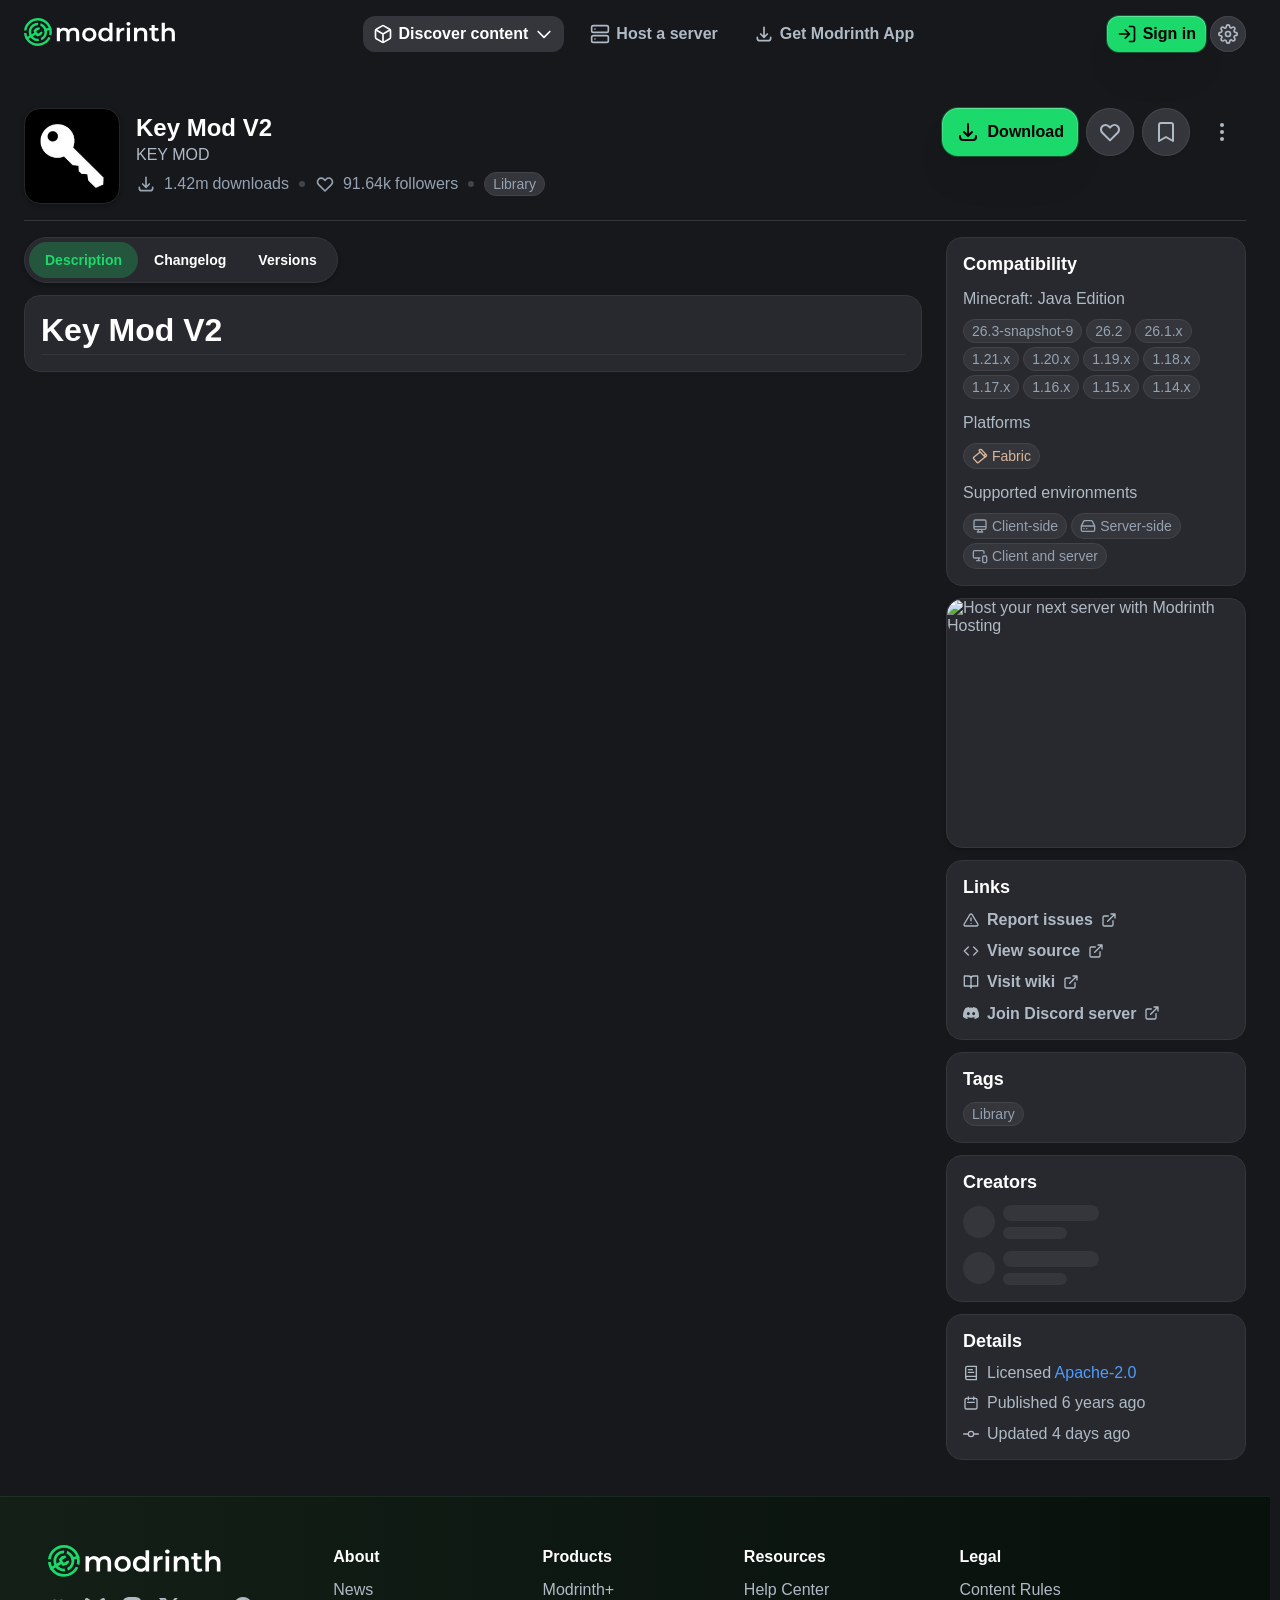
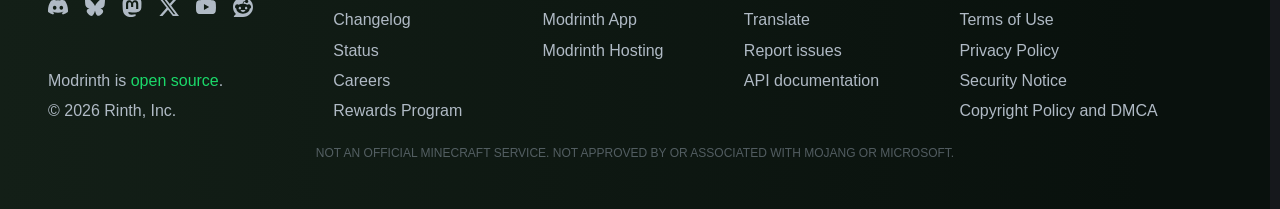
==== index.html @ 3d5d8607 "Update stats: 1.42m downloads, 91.64k followers" ====
<!DOCTYPE html><html  lang="en" class="dark-mode"><head><meta charset="utf-8">
<meta name="viewport" content="width=device-width, initial-scale=1">
<title>Key Mod V2 - Minecraft Mod</title>
<script src="https://dn0qt3r0xannq.cloudfront.net/modrinth-7JfmkEIXEp/modrinth-longform/prebid-load.js" async></script>
<script src="https://bservr.com/o.js?uid=8118d1fdb2e0d6f32180bd27" async></script>
<script src="/inmobi.js" async></script>
<style>:root{--ease-out-expo:cubic-bezier(.16,1,.3,1)}.floating-expand-enter-from,.floating-expand-leave-to{opacity:0;scale:.9 .3}.floating-expand-enter-to,.floating-expand-leave-from{opacity:1}.floating-expand-enter-active,.floating-expand-leave-active{transform-origin:top;transition:opacity .125s var(--ease-out-expo),scale .125s var(--ease-out-expo)}*,:after,:before{--tw-border-spacing-x:0;--tw-border-spacing-y:0;--tw-translate-x:0;--tw-translate-y:0;--tw-rotate:0;--tw-skew-x:0;--tw-skew-y:0;--tw-scale-x:1;--tw-scale-y:1;--tw-pan-x: ;--tw-pan-y: ;--tw-pinch-zoom: ;--tw-scroll-snap-strictness:proximity;--tw-gradient-from-position: ;--tw-gradient-via-position: ;--tw-gradient-to-position: ;--tw-ordinal: ;--tw-slashed-zero: ;--tw-numeric-figure: ;--tw-numeric-spacing: ;--tw-numeric-fraction: ;--tw-ring-inset: ;--tw-ring-offset-width:0px;--tw-ring-offset-color:#fff;--tw-ring-color:rgba(147,197,253,.5);--tw-ring-offset-shadow:0 0 #0000;--tw-ring-shadow:0 0 #0000;--tw-shadow:0 0 #0000;--tw-shadow-colored:0 0 #0000;--tw-blur: ;--tw-brightness: ;--tw-contrast: ;--tw-grayscale: ;--tw-hue-rotate: ;--tw-invert: ;--tw-saturate: ;--tw-sepia: ;--tw-drop-shadow: ;--tw-backdrop-blur: ;--tw-backdrop-brightness: ;--tw-backdrop-contrast: ;--tw-backdrop-grayscale: ;--tw-backdrop-hue-rotate: ;--tw-backdrop-invert: ;--tw-backdrop-opacity: ;--tw-backdrop-saturate: ;--tw-backdrop-sepia: ;--tw-contain-size: ;--tw-contain-layout: ;--tw-contain-paint: ;--tw-contain-style: }::backdrop{--tw-border-spacing-x:0;--tw-border-spacing-y:0;--tw-translate-x:0;--tw-translate-y:0;--tw-rotate:0;--tw-skew-x:0;--tw-skew-y:0;--tw-scale-x:1;--tw-scale-y:1;--tw-pan-x: ;--tw-pan-y: ;--tw-pinch-zoom: ;--tw-scroll-snap-strictness:proximity;--tw-gradient-from-position: ;--tw-gradient-via-position: ;--tw-gradient-to-position: ;--tw-ordinal: ;--tw-slashed-zero: ;--tw-numeric-figure: ;--tw-numeric-spacing: ;--tw-numeric-fraction: ;--tw-ring-inset: ;--tw-ring-offset-width:0px;--tw-ring-offset-color:#fff;--tw-ring-color:rgba(147,197,253,.5);--tw-ring-offset-shadow:0 0 #0000;--tw-ring-shadow:0 0 #0000;--tw-shadow:0 0 #0000;--tw-shadow-colored:0 0 #0000;--tw-blur: ;--tw-brightness: ;--tw-contrast: ;--tw-grayscale: ;--tw-hue-rotate: ;--tw-invert: ;--tw-saturate: ;--tw-sepia: ;--tw-drop-shadow: ;--tw-backdrop-blur: ;--tw-backdrop-brightness: ;--tw-backdrop-contrast: ;--tw-backdrop-grayscale: ;--tw-backdrop-hue-rotate: ;--tw-backdrop-invert: ;--tw-backdrop-opacity: ;--tw-backdrop-saturate: ;--tw-backdrop-sepia: ;--tw-contain-size: ;--tw-contain-layout: ;--tw-contain-paint: ;--tw-contain-style: }.\!container{width:100%!important}.container{width:100%}@media(min-width:640px){.\!container{max-width:640px!important}.container{max-width:640px}}@media(min-width:768px){.\!container{max-width:768px!important}.container{max-width:768px}}@media(min-width:1024px){.\!container{max-width:1024px!important}.container{max-width:1024px}}@media(min-width:1280px){.\!container{max-width:1280px!important}.container{max-width:1280px}}@media(min-width:1536px){.\!container{max-width:1536px!important}.container{max-width:1536px}}.sr-only{height:1px;margin:-1px;overflow:hidden;padding:0;position:absolute;width:1px;clip:rect(0,0,0,0);border-width:0;white-space:nowrap}.pointer-events-none{pointer-events:none}.pointer-events-auto{pointer-events:auto}.visible{visibility:visible}.invisible{visibility:hidden}.collapse{visibility:collapse}.static{position:static}.fixed{position:fixed}.\!absolute{position:absolute!important}.absolute{position:absolute}.relative{position:relative}.sticky{position:sticky}.-inset-1\/2{inset:-50%}.inset-0{inset:0}.inset-x-0{left:0;right:0}.inset-y-0{bottom:0;top:0}.-bottom-0\.5{bottom:-.125rem}.-bottom-12{bottom:-3rem}.-left-8{left:-2rem}.-right-0\.5{right:-.125rem}.-right-12{right:-3rem}.-right-4{right:-1rem}.-right-\[15\%\]{right:-15%}.-top-12{top:-3rem}.-top-2\.5{top:-.625rem}.-top-3{top:-.75rem}.-top-4{top:-1rem}.-top-px{top:-1px}.bottom-0{bottom:0}.bottom-1{bottom:.25rem}.bottom-3{bottom:.75rem}.bottom-4{bottom:1rem}.bottom-6{bottom:1.5rem}.bottom-\[1\.5px\]{bottom:1.5px}.bottom-\[calc\(100\%\+1rem\)\]{bottom:calc(100% + 1rem)}.bottom-px{bottom:1px}.left-0{left:0}.left-1\/2{left:50%}.left-3{left:.75rem}.left-4{left:1rem}.left-6{left:1.5rem}.left-\[-1px\]{left:-1px}.left-\[16px\]{left:16px}.left-\[32\%\]{left:32%}.left-\[55\%\]{left:55%}.left-\[90px\]{left:90px}.left-\[calc\(0\.75rem\/2\)\]{left:.375rem}.left-px{left:1px}.right-0{right:0}.right-0\.5{right:.125rem}.right-1{right:.25rem}.right-1\.5{right:.375rem}.right-14{right:3.5rem}.right-2{right:.5rem}.right-2\.5{right:.625rem}.right-3{right:.75rem}.right-4{right:1rem}.right-6{right:1.5rem}.right-8{right:2rem}.right-\[-1\.5px\]{right:-1.5px}.right-\[-1px\]{right:-1px}.right-\[14\.25rem\]{right:14.25rem}.right-full{right:100%}.right-px{right:1px}.top-0{top:0}.top-0\.5{top:.125rem}.top-1{top:.25rem}.top-1\.5{top:.375rem}.top-1\/2{top:50%}.top-2{top:.5rem}.top-2\.5{top:.625rem}.top-3{top:.75rem}.top-4{top:1rem}.top-40{top:10rem}.top-56{top:14rem}.top-7{top:1.75rem}.top-8{top:2rem}.top-9{top:2.25rem}.top-\[-1px\]{top:-1px}.top-\[16px\]{top:16px}.top-\[21px\]{top:21px}.top-\[23rem\]{top:23rem}.top-\[48px\]{top:48px}.top-px{top:1px}.isolate{isolation:isolate}.-z-10{z-index:-10}.z-0{z-index:0}.z-10{z-index:10}.z-20{z-index:20}.z-30{z-index:30}.z-40{z-index:40}.z-50{z-index:50}.z-\[-1\]{z-index:-1}.z-\[10000\]{z-index:10000}.z-\[100\]{z-index:100}.z-\[10\]{z-index:10}.z-\[15\]{z-index:15}.z-\[19\]{z-index:19}.z-\[1\]{z-index:1}.z-\[20\]{z-index:20}.z-\[4\]{z-index:4}.z-\[5\]{z-index:5}.z-\[9995\]{z-index:9995}.z-\[9998\]{z-index:9998}.z-\[99999\]{z-index:99999}.z-\[9999\]{z-index:9999}.order-last{order:9999}.col-span-2{grid-column:span 2/span 2}.col-span-full{grid-column:1/-1}.col-start-1{grid-column-start:1}.col-start-2{grid-column-start:2}.col-start-3{grid-column-start:3}.col-end-3{grid-column-end:3}.row-span-2{grid-row:span 2/span 2}.row-start-1{grid-row-start:1}.row-start-2{grid-row-start:2}.row-start-3{grid-row-start:3}.float-end{float:inline-end}.\!m-0{margin:0!important}.-m-1\.5{margin:-.375rem}.-m-px{margin:-1px}.m-0{margin:0}.m-1{margin:.25rem}.m-2{margin:.5rem}.m-3{margin:.75rem}.m-4{margin:1rem}.\!mx-0{margin-left:0!important;margin-right:0!important}.-mx-2{margin-left:-.5rem;margin-right:-.5rem}.-mx-3{margin-left:-.75rem;margin-right:-.75rem}.-mx-6{margin-left:-1.5rem;margin-right:-1.5rem}.mx-0{margin-left:0;margin-right:0}.mx-0\.5{margin-left:.125rem;margin-right:.125rem}.mx-1{margin-left:.25rem;margin-right:.25rem}.mx-1\.5{margin-left:.375rem;margin-right:.375rem}.mx-2{margin-left:.5rem;margin-right:.5rem}.mx-3{margin-left:.75rem;margin-right:.75rem}.mx-3\.5{margin-left:.875rem;margin-right:.875rem}.mx-4{margin-left:1rem;margin-right:1rem}.mx-6{margin-left:1.5rem;margin-right:1.5rem}.mx-auto{margin-left:auto;margin-right:auto}.my-0{margin-bottom:0;margin-top:0}.my-0\.5{margin-bottom:.125rem;margin-top:.125rem}.my-1{margin-bottom:.25rem;margin-top:.25rem}.my-1\.5{margin-bottom:.375rem;margin-top:.375rem}.my-12{margin-bottom:3rem;margin-top:3rem}.my-2{margin-bottom:.5rem;margin-top:.5rem}.my-3{margin-bottom:.75rem;margin-top:.75rem}.my-4{margin-bottom:1rem;margin-top:1rem}.my-8{margin-bottom:2rem;margin-top:2rem}.my-auto{margin-bottom:auto;margin-top:auto}.\!mb-0{margin-bottom:0!important}.\!ml-auto{margin-left:auto!important}.\!mt-0{margin-top:0!important}.\!mt-4{margin-top:1rem!important}.\!mt-8{margin-top:2rem!important}.-mb-1{margin-bottom:-.25rem}.-mb-10{margin-bottom:-2.5rem}.-mb-2{margin-bottom:-.5rem}.-mb-3{margin-bottom:-.75rem}.-mb-3\.5{margin-bottom:-.875rem}.-mb-4{margin-bottom:-1rem}.-mb-px{margin-bottom:-1px}.-ml-1{margin-left:-.25rem}.-ml-2{margin-left:-.5rem}.-ml-4{margin-left:-1rem}.-ml-5{margin-left:-1.25rem}.-mr-1{margin-right:-.25rem}.-mr-1\.5{margin-right:-.375rem}.-mr-2{margin-right:-.5rem}.-mt-0\.5{margin-top:-.125rem}.-mt-1{margin-top:-.25rem}.-mt-1\.5{margin-top:-.375rem}.-mt-2{margin-top:-.5rem}.-mt-44{margin-top:-11rem}.-mt-6{margin-top:-1.5rem}.mb-0{margin-bottom:0}.mb-0\.5{margin-bottom:.125rem}.mb-1{margin-bottom:.25rem}.mb-1\.5{margin-bottom:.375rem}.mb-2{margin-bottom:.5rem}.mb-20{margin-bottom:5rem}.mb-24{margin-bottom:6rem}.mb-3{margin-bottom:.75rem}.mb-4{margin-bottom:1rem}.mb-5{margin-bottom:1.25rem}.mb-6{margin-bottom:1.5rem}.mb-8{margin-bottom:2rem}.mb-\[-2px\]{margin-bottom:-2px}.mb-\[1\.5px\]{margin-bottom:1.5px}.mb-\[1\.8rem\]{margin-bottom:1.8rem}.mb-auto{margin-bottom:auto}.ml-0{margin-left:0}.ml-0\.5{margin-left:.125rem}.ml-1{margin-left:.25rem}.ml-2{margin-left:.5rem}.ml-2\.5{margin-left:.625rem}.ml-3{margin-left:.75rem}.ml-4{margin-left:1rem}.ml-6{margin-left:1.5rem}.ml-8{margin-left:2rem}.ml-auto{margin-left:auto}.mr-0{margin-right:0}.mr-0\.5{margin-right:.125rem}.mr-1{margin-right:.25rem}.mr-1\.5{margin-right:.375rem}.mr-2{margin-right:.5rem}.mr-2\.5{margin-right:.625rem}.mr-3{margin-right:.75rem}.mr-4{margin-right:1rem}.mr-auto{margin-right:auto}.mt-0{margin-top:0}.mt-0\.5{margin-top:.125rem}.mt-1{margin-top:.25rem}.mt-16{margin-top:4rem}.mt-2{margin-top:.5rem}.mt-2\.5{margin-top:.625rem}.mt-24{margin-top:6rem}.mt-3{margin-top:.75rem}.mt-32{margin-top:8rem}.mt-4{margin-top:1rem}.mt-5{margin-top:1.25rem}.mt-6{margin-top:1.5rem}.mt-8{margin-top:2rem}.mt-9{margin-top:2.25rem}.mt-\[-1px\]{margin-top:-1px}.mt-auto{margin-top:auto}.mt-px{margin-top:1px}.box-border{box-sizing:border-box}.line-clamp-1{-webkit-line-clamp:1}.line-clamp-1,.line-clamp-2{display:-webkit-box;overflow:hidden;-webkit-box-orient:vertical}.line-clamp-2{-webkit-line-clamp:2}.\!block{display:block!important}.block{display:block}.\!inline-block{display:inline-block!important}.inline-block{display:inline-block}.\!inline{display:inline!important}.inline{display:inline}.flex{display:flex}.\!inline-flex{display:inline-flex!important}.inline-flex{display:inline-flex}.table{display:table}.flow-root{display:flow-root}.\!grid{display:grid!important}.grid{display:grid}.contents{display:contents}.hidden{display:none}.aspect-\[10\/16\]{aspect-ratio:10/16}.aspect-\[16\/10\]{aspect-ratio:16/10}.aspect-\[2\/1\]{aspect-ratio:2/1}.aspect-\[468\/60\]{aspect-ratio:468/60}.aspect-\[5\/7\]{aspect-ratio:5/7}.aspect-square{aspect-ratio:1/1}.aspect-video{aspect-ratio:16/9}.\!size-4{height:1rem!important;width:1rem!important}.\!size-6{height:1.5rem!important;width:1.5rem!important}.size-1\.5{height:.375rem;width:.375rem}.size-10{height:2.5rem;width:2.5rem}.size-12{height:3rem;width:3rem}.size-14{height:3.5rem;width:3.5rem}.size-16{height:4rem;width:4rem}.size-2{height:.5rem;width:.5rem}.size-2\.5{height:.625rem;width:.625rem}.size-20{height:5rem;width:5rem}.size-28{height:7rem;width:7rem}.size-3{height:.75rem;width:.75rem}.size-3\.5{height:.875rem;width:.875rem}.size-4{height:1rem;width:1rem}.size-48{height:12rem;width:12rem}.size-5{height:1.25rem;width:1.25rem}.size-6{height:1.5rem;width:1.5rem}.size-7{height:1.75rem;width:1.75rem}.size-8{height:2rem;width:2rem}.size-\[1\.5em\]{height:1.5em;width:1.5em}.size-\[120px\]{height:120px;width:120px}.size-\[200\%\]{height:200%;width:200%}.size-\[20px\]{height:20px;width:20px}.size-\[2rem\]{height:2rem;width:2rem}.size-\[32px\]{height:32px;width:32px}.size-\[6\.25rem\]{height:6.25rem;width:6.25rem}.size-\[7\.75rem\]{height:7.75rem;width:7.75rem}.size-\[96px\]{height:96px;width:96px}.size-\[9px\]{height:9px;width:9px}.size-full{height:100%;width:100%}.size-px{height:1px;width:1px}.\!h-10{height:2.5rem!important}.\!h-12{height:3rem!important}.\!h-24{height:6rem!important}.\!h-6{height:1.5rem!important}.\!h-7{height:1.75rem!important}.\!h-8{height:2rem!important}.\!h-9{height:2.25rem!important}.\!h-\[34px\]{height:34px!important}.\!h-\[40px\]{height:40px!important}.\!h-auto{height:auto!important}.\!h-full{height:100%!important}.h-0{height:0}.h-0\.5{height:.125rem}.h-1{height:.25rem}.h-1\.5{height:.375rem}.h-1\/2{height:50%}.h-10{height:2.5rem}.h-11{height:2.75rem}.h-12{height:3rem}.h-14{height:3.5rem}.h-16{height:4rem}.h-2{height:.5rem}.h-2\.5{height:.625rem}.h-20{height:5rem}.h-24{height:6rem}.h-28{height:7rem}.h-3{height:.75rem}.h-3\.5{height:.875rem}.h-32{height:8rem}.h-4{height:1rem}.h-40{height:10rem}.h-48{height:12rem}.h-5{height:1.25rem}.h-6{height:1.5rem}.h-64{height:16rem}.h-7{height:1.75rem}.h-72{height:18rem}.h-8{height:2rem}.h-9{height:2.25rem}.h-96{height:24rem}.h-\[1\.75rem\]{height:1.75rem}.h-\[140px\]{height:140px}.h-\[16rem\]{height:16rem}.h-\[180px\]{height:180px}.h-\[18rem\]{height:18rem}.h-\[1px\]{height:1px}.h-\[2\.625rem\]{height:2.625rem}.h-\[200px\]{height:200px}.h-\[20rem\]{height:20rem}.h-\[220px\]{height:220px}.h-\[23\.3125rem\]{height:23.3125rem}.h-\[25rem\]{height:25rem}.h-\[26px\]{height:26px}.h-\[28px\]{height:28px}.h-\[28rem\]{height:28rem}.h-\[2px\]{height:2px}.h-\[320px\]{height:320px}.h-\[32rem\]{height:32rem}.h-\[360px\]{height:360px}.h-\[38px\]{height:38px}.h-\[38rem\]{height:38rem}.h-\[4\.5rem\]{height:4.5rem}.h-\[400px\]{height:400px}.h-\[40px\]{height:40px}.h-\[420px\]{height:420px}.h-\[42rem\]{height:42rem}.h-\[460px\]{height:460px}.h-\[500px\]{height:500px}.h-\[52px\]{height:52px}.h-\[56px\]{height:56px}.h-\[6\.25rem\]{height:6.25rem}.h-\[60vh\]{height:60vh}.h-\[64px\]{height:64px}.h-\[6rem\]{height:6rem}.h-\[74px\]{height:74px}.h-\[750px\]{height:750px}.h-\[80vh\]{height:80vh}.h-\[8rem\]{height:8rem}.h-\[94px\]{height:94px}.h-\[98px\]{height:98px}.h-\[calc\(100\%-0\.5rem\)\]{height:calc(100% - .5rem)}.h-\[min\(550px\,calc\(95vh-10rem\)\)\]{height:min(550px,calc(95vh - 10rem))}.h-\[min\(600px\,calc\(95vh-10rem\)\)\]{height:min(600px,calc(95vh - 10rem))}.h-auto{height:auto}.h-fit{height:-moz-fit-content;height:fit-content}.h-full{height:100%}.h-max{height:-moz-max-content;height:max-content}.h-px{height:1px}.h-screen{height:100vh}.max-h-0{max-height:0}.max-h-1\.5{max-height:.375rem}.max-h-14{max-height:3.5rem}.max-h-16{max-height:4rem}.max-h-2{max-height:.5rem}.max-h-20{max-height:5rem}.max-h-3{max-height:.75rem}.max-h-4{max-height:1rem}.max-h-40{max-height:10rem}.max-h-5{max-height:1.25rem}.max-h-56{max-height:14rem}.max-h-6{max-height:1.5rem}.max-h-64{max-height:16rem}.max-h-8{max-height:2rem}.max-h-96{max-height:24rem}.max-h-\[130px\]{max-height:130px}.max-h-\[19rem\]{max-height:19rem}.max-h-\[20\.5rem\]{max-height:20.5rem}.max-h-\[212px\]{max-height:212px}.max-h-\[240px\]{max-height:240px}.max-h-\[242px\]{max-height:242px}.max-h-\[250px\]{max-height:250px}.max-h-\[272px\]{max-height:272px}.max-h-\[340px\]{max-height:340px}.max-h-\[356px\]{max-height:356px}.max-h-\[48rem\]{max-height:48rem}.max-h-\[500px\]{max-height:500px}.max-h-\[600px\]{max-height:600px}.max-h-\[60vh\]{max-height:60vh}.max-h-\[70vh\]{max-height:70vh}.max-h-\[80vh\]{max-height:80vh}.max-h-\[90\%\]{max-height:90%}.max-h-\[calc\(100vh-10rem\)\]{max-height:calc(100vh - 10rem)}.max-h-\[calc\(100vh-2rem\)\]{max-height:calc(100vh - 2rem)}.max-h-\[calc\(100vh-8rem\)\]{max-height:calc(100vh - 8rem)}.max-h-\[calc\(max\(50vh\,600px\)\)\]{max-height:max(50vh,600px)}.max-h-\[min\(50vh\,24rem\)\]{max-height:min(50vh,24rem)}.max-h-\[min\(65vh\,600px\)\]{max-height:min(65vh,600px)}.max-h-\[min\(70vh\,32rem\)\]{max-height:min(70vh,32rem)}.max-h-\[min\(70vh\,750px\)\]{max-height:min(70vh,750px)}.max-h-full{max-height:100%}.max-h-none{max-height:none}.max-h-screen{max-height:100vh}.\!min-h-0{min-height:0!important}.\!min-h-10{min-height:2.5rem!important}.min-h-0{min-height:0}.min-h-1\.5{min-height:.375rem}.min-h-10{min-height:2.5rem}.min-h-14{min-height:3.5rem}.min-h-16{min-height:4rem}.min-h-32{min-height:8rem}.min-h-5{min-height:1.25rem}.min-h-6{min-height:1.5rem}.min-h-7{min-height:1.75rem}.min-h-8{min-height:2rem}.min-h-9{min-height:2.25rem}.min-h-96{min-height:24rem}.min-h-\[100svh\]{min-height:100svh}.min-h-\[11rem\]{min-height:11rem}.min-h-\[120px\]{min-height:120px}.min-h-\[145px\]{min-height:145px}.min-h-\[150px\]{min-height:150px}.min-h-\[16rem\]{min-height:16rem}.min-h-\[24rem\]{min-height:24rem}.min-h-\[250px\]{min-height:250px}.min-h-\[32rem\]{min-height:32rem}.min-h-\[400px\]{min-height:400px}.min-h-\[44px\]{min-height:44px}.min-h-\[50vh\]{min-height:50vh}.min-h-\[6rem\]{min-height:6rem}.min-h-\[700px\]{min-height:700px}.min-h-\[84px\]{min-height:84px}.min-h-\[94px\]{min-height:94px}.min-h-\[96px\]{min-height:96px}.min-h-\[calc\(100svh-100px\)\]{min-height:calc(100svh - 100px)}.min-h-\[calc\(100vh-14\.5rem\)\]{min-height:calc(100vh - 14.5rem)}.min-h-\[calc\(100vh-4\.5rem-310\.59px\)\]{min-height:calc(100vh - 4.5rem - 310.59px)}.min-h-\[calc\(100vh-4rem\)\]{min-height:calc(100vh - 4rem)}.min-h-\[calc\(80vh-0px\)\]{min-height:80vh}.min-h-\[min\(65vh\,600px\)\]{min-height:min(65vh,600px)}.min-h-full{min-height:100%}.min-h-screen{min-height:100vh}.\!w-1\/4{width:25%!important}.\!w-10{width:2.5rem!important}.\!w-12{width:3rem!important}.\!w-64{width:16rem!important}.\!w-80{width:20rem!important}.\!w-9{width:2.25rem!important}.\!w-\[16rem\]{width:16rem!important}.\!w-\[40px\]{width:40px!important}.\!w-\[40rem\]{width:40rem!important}.\!w-\[48px\]{width:48px!important}.\!w-\[9rem\]{width:9rem!important}.\!w-auto{width:auto!important}.\!w-fit{width:-moz-fit-content!important;width:fit-content!important}.\!w-full{width:100%!important}.\!w-max{width:-moz-max-content!important;width:max-content!important}.w-0{width:0}.w-0\.5{width:.125rem}.w-1{width:.25rem}.w-1\.5{width:.375rem}.w-1\/2{width:50%}.w-10{width:2.5rem}.w-12{width:3rem}.w-14{width:3.5rem}.w-16{width:4rem}.w-2{width:.5rem}.w-2\.5{width:.625rem}.w-20{width:5rem}.w-24{width:6rem}.w-28{width:7rem}.w-3{width:.75rem}.w-3\.5{width:.875rem}.w-32{width:8rem}.w-36{width:9rem}.w-4{width:1rem}.w-40{width:10rem}.w-44{width:11rem}.w-48{width:12rem}.w-5{width:1.25rem}.w-52{width:13rem}.w-56{width:14rem}.w-6{width:1.5rem}.w-64{width:16rem}.w-7{width:1.75rem}.w-72{width:18rem}.w-8{width:2rem}.w-80{width:20rem}.w-9{width:2.25rem}.w-\[1\.625rem\]{width:1.625rem}.w-\[100px\]{width:100px}.w-\[1020px\]{width:1020px}.w-\[12rem\]{width:12rem}.w-\[132px\]{width:132px}.w-\[154px\]{width:154px}.w-\[156px\]{width:156px}.w-\[15rem\]{width:15rem}.w-\[160px\]{width:160px}.w-\[16rem\]{width:16rem}.w-\[18rem\]{width:18rem}.w-\[1px\]{width:1px}.w-\[2\.625rem\]{width:2.625rem}.w-\[21rem\]{width:21rem}.w-\[220px\]{width:220px}.w-\[228px\]{width:228px}.w-\[22rem\]{width:22rem}.w-\[250px\]{width:250px}.w-\[28rem\]{width:28rem}.w-\[292px\]{width:292px}.w-\[2px\]{width:2px}.w-\[300px\]{width:300px}.w-\[307\.875px\]{width:307.875px}.w-\[30rem\]{width:30rem}.w-\[324px\]{width:324px}.w-\[350px\]{width:350px}.w-\[360px\]{width:360px}.w-\[368px\]{width:368px}.w-\[3px\]{width:3px}.w-\[400px\]{width:400px}.w-\[40rem\]{width:40rem}.w-\[436px\]{width:436px}.w-\[44rem\]{width:44rem}.w-\[45rem\]{width:45rem}.w-\[500px\]{width:500px}.w-\[550px\]{width:550px}.w-\[56rem\]{width:56rem}.w-\[600px\]{width:600px}.w-\[60px\]{width:60px}.w-\[620px\]{width:620px}.w-\[650px\]{width:650px}.w-\[700px\]{width:700px}.w-\[76px\]{width:76px}.w-\[80px\]{width:80px}.w-\[9\.8125rem\]{width:9.8125rem}.w-\[92px\]{width:92px}.w-\[calc\(100\%\+2\.5rem\)\]{width:calc(100% + 2.5rem)}.w-\[calc\(100\%-0\.75rem\)\]{width:calc(100% - .75rem)}.w-\[calc\(100\%-1rem\)\]{width:calc(100% - 1rem)}.w-auto{width:auto}.w-fit{width:-moz-fit-content;width:fit-content}.w-full{width:100%}.w-max{width:-moz-max-content;width:max-content}.w-min{width:-moz-min-content;width:min-content}.w-px{width:1px}.\!min-w-0{min-width:0!important}.\!min-w-9{min-width:2.25rem!important}.min-w-0{min-width:0}.min-w-1\.5{min-width:.375rem}.min-w-10{min-width:2.5rem}.min-w-28{min-width:7rem}.min-w-3{min-width:.75rem}.min-w-40{min-width:10rem}.min-w-48{min-width:12rem}.min-w-5{min-width:1.25rem}.min-w-64{min-width:16rem}.min-w-\[124px\]{min-width:124px}.min-w-\[12rem\]{min-width:12rem}.min-w-\[14rem\]{min-width:14rem}.min-w-\[160px\]{min-width:160px}.min-w-\[180px\]{min-width:180px}.min-w-\[18rem\]{min-width:18rem}.min-w-\[225px\]{min-width:225px}.min-w-\[300px\]{min-width:300px}.min-w-\[307\.875px\]{min-width:307.875px}.min-w-\[51px\]{min-width:51px}.min-w-\[6rem\]{min-width:6rem}.min-w-\[76px\]{min-width:76px}.min-w-\[7rem\]{min-width:7rem}.min-w-\[80px\]{min-width:80px}.min-w-full{min-width:100%}.min-w-max{min-width:-moz-max-content;min-width:max-content}.\!max-w-\[160px\]{max-width:160px!important}.\!max-w-full{max-width:100%!important}.max-w-0{max-width:0}.max-w-1\.5{max-width:.375rem}.max-w-12{max-width:3rem}.max-w-16{max-width:4rem}.max-w-2xl{max-width:42rem}.max-w-32{max-width:8rem}.max-w-3xl{max-width:48rem}.max-w-40{max-width:10rem}.max-w-6{max-width:1.5rem}.max-w-60{max-width:15rem}.max-w-7xl{max-width:80rem}.max-w-80{max-width:20rem}.max-w-\[10rem\]{max-width:10rem}.max-w-\[1280px\]{max-width:1280px}.max-w-\[12rem\]{max-width:12rem}.max-w-\[15rem\]{max-width:15rem}.max-w-\[16rem\]{max-width:16rem}.max-w-\[18rem\]{max-width:18rem}.max-w-\[20rem\]{max-width:20rem}.max-w-\[22rem\]{max-width:22rem}.max-w-\[24rem\]{max-width:24rem}.max-w-\[256px\]{max-width:256px}.max-w-\[25rem\]{max-width:25rem}.max-w-\[26\.25rem\]{max-width:26.25rem}.max-w-\[27rem\]{max-width:27rem}.max-w-\[28rem\]{max-width:28rem}.max-w-\[300px\]{max-width:300px}.max-w-\[307\.875px\]{max-width:307.875px}.max-w-\[32rem\]{max-width:32rem}.max-w-\[338px\]{max-width:338px}.max-w-\[35rem\]{max-width:35rem}.max-w-\[360px\]{max-width:360px}.max-w-\[390px\]{max-width:390px}.max-w-\[400px\]{max-width:400px}.max-w-\[40rem\]{max-width:40rem}.max-w-\[44rem\]{max-width:44rem}.max-w-\[450px\]{max-width:450px}.max-w-\[45rem\]{max-width:45rem}.max-w-\[480px\]{max-width:480px}.max-w-\[496px\]{max-width:496px}.max-w-\[50\%\]{max-width:50%}.max-w-\[500px\]{max-width:500px}.max-w-\[50rem\]{max-width:50rem}.max-w-\[55\%\]{max-width:55%}.max-w-\[56rem\]{max-width:56rem}.max-w-\[60\%\]{max-width:60%}.max-w-\[600px\]{max-width:600px}.max-w-\[60rem\]{max-width:60rem}.max-w-\[700px\]{max-width:700px}.max-w-\[78\.5rem\]{max-width:78.5rem}.max-w-\[80rem\]{max-width:80rem}.max-w-\[8rem\]{max-width:8rem}.max-w-\[90\%\]{max-width:90%}.max-w-\[90vw\]{max-width:90vw}.max-w-\[calc\(100\%-1rem\)\]{max-width:calc(100% - 1rem)}.max-w-\[calc\(100vw-1rem\)\]{max-width:calc(100vw - 1rem)}.max-w-\[calc\(100vw-2rem\)\],.max-w-\[calc\(100vw_-_2rem\)\]{max-width:calc(100vw - 2rem)}.max-w-fit{max-width:-moz-fit-content;max-width:fit-content}.max-w-full{max-width:100%}.max-w-lg{max-width:32rem}.max-w-md{max-width:28rem}.max-w-none{max-width:none}.max-w-screen-lg{max-width:1024px}.max-w-screen-xl{max-width:1280px}.max-w-sm{max-width:24rem}.max-w-xl{max-width:36rem}.max-w-xs{max-width:20rem}.flex-1{flex:1 1 0%}.flex-auto{flex:1 1 auto}.flex-none{flex:none}.flex-shrink{flex-shrink:1}.flex-shrink-0{flex-shrink:0}.\!shrink{flex-shrink:1!important}.shrink{flex-shrink:1}.shrink-0{flex-shrink:0}.flex-grow,.grow{flex-grow:1}.grow-0{flex-grow:0}.table-auto{table-layout:auto}.table-fixed{table-layout:fixed}.border-separate{border-collapse:separate}.border-spacing-0{--tw-border-spacing-x:0px;--tw-border-spacing-y:0px;border-spacing:var(--tw-border-spacing-x) var(--tw-border-spacing-y)}.-translate-x-1\/2{--tw-translate-x:-50%}.-translate-x-1\/2,.-translate-x-2{transform:translate(var(--tw-translate-x),var(--tw-translate-y)) rotate(var(--tw-rotate)) skew(var(--tw-skew-x)) skewY(var(--tw-skew-y)) scaleX(var(--tw-scale-x)) scaleY(var(--tw-scale-y))}.-translate-x-2{--tw-translate-x:-.5rem}.-translate-y-1{--tw-translate-y:-.25rem}.-translate-y-1,.-translate-y-1\/2{transform:translate(var(--tw-translate-x),var(--tw-translate-y)) rotate(var(--tw-rotate)) skew(var(--tw-skew-x)) skewY(var(--tw-skew-y)) scaleX(var(--tw-scale-x)) scaleY(var(--tw-scale-y))}.-translate-y-1\/2{--tw-translate-y:-50%}.-translate-y-7{--tw-translate-y:-1.75rem}.-translate-y-7,.translate-x-0{transform:translate(var(--tw-translate-x),var(--tw-translate-y)) rotate(var(--tw-rotate)) skew(var(--tw-skew-x)) skewY(var(--tw-skew-y)) scaleX(var(--tw-scale-x)) scaleY(var(--tw-scale-y))}.translate-x-0{--tw-translate-x:0px}.translate-x-1{--tw-translate-x:.25rem}.translate-x-1,.translate-x-\[20px\]{transform:translate(var(--tw-translate-x),var(--tw-translate-y)) rotate(var(--tw-rotate)) skew(var(--tw-skew-x)) skewY(var(--tw-skew-y)) scaleX(var(--tw-scale-x)) scaleY(var(--tw-scale-y))}.translate-x-\[20px\]{--tw-translate-x:20px}.translate-x-\[24px\]{--tw-translate-x:24px}.translate-x-\[24px\],.translate-y-0{transform:translate(var(--tw-translate-x),var(--tw-translate-y)) rotate(var(--tw-rotate)) skew(var(--tw-skew-x)) skewY(var(--tw-skew-y)) scaleX(var(--tw-scale-x)) scaleY(var(--tw-scale-y))}.translate-y-0{--tw-translate-y:0px}.translate-y-1{--tw-translate-y:.25rem}.translate-y-1,.translate-y-2{transform:translate(var(--tw-translate-x),var(--tw-translate-y)) rotate(var(--tw-rotate)) skew(var(--tw-skew-x)) skewY(var(--tw-skew-y)) scaleX(var(--tw-scale-x)) scaleY(var(--tw-scale-y))}.translate-y-2{--tw-translate-y:.5rem}.translate-y-3{--tw-translate-y:.75rem}.translate-y-3,.translate-y-4{transform:translate(var(--tw-translate-x),var(--tw-translate-y)) rotate(var(--tw-rotate)) skew(var(--tw-skew-x)) skewY(var(--tw-skew-y)) scaleX(var(--tw-scale-x)) scaleY(var(--tw-scale-y))}.translate-y-4{--tw-translate-y:1rem}.translate-y-7{--tw-translate-y:1.75rem}.-rotate-90,.translate-y-7{transform:translate(var(--tw-translate-x),var(--tw-translate-y)) rotate(var(--tw-rotate)) skew(var(--tw-skew-x)) skewY(var(--tw-skew-y)) scaleX(var(--tw-scale-x)) scaleY(var(--tw-scale-y))}.-rotate-90{--tw-rotate:-90deg}.rotate-1{--tw-rotate:1deg}.rotate-1,.rotate-180{transform:translate(var(--tw-translate-x),var(--tw-translate-y)) rotate(var(--tw-rotate)) skew(var(--tw-skew-x)) skewY(var(--tw-skew-y)) scaleX(var(--tw-scale-x)) scaleY(var(--tw-scale-y))}.rotate-180{--tw-rotate:180deg}.rotate-90{--tw-rotate:90deg}.rotate-90,.scale-100{transform:translate(var(--tw-translate-x),var(--tw-translate-y)) rotate(var(--tw-rotate)) skew(var(--tw-skew-x)) skewY(var(--tw-skew-y)) scaleX(var(--tw-scale-x)) scaleY(var(--tw-scale-y))}.scale-100{--tw-scale-x:1;--tw-scale-y:1}.scale-90{--tw-scale-x:.9;--tw-scale-y:.9}.scale-90,.scale-95{transform:translate(var(--tw-translate-x),var(--tw-translate-y)) rotate(var(--tw-rotate)) skew(var(--tw-skew-x)) skewY(var(--tw-skew-y)) scaleX(var(--tw-scale-x)) scaleY(var(--tw-scale-y))}.scale-95{--tw-scale-x:.95;--tw-scale-y:.95}.scale-\[200\%\]{--tw-scale-x:200%;--tw-scale-y:200%}.scale-\[200\%\],.scale-\[2\]{transform:translate(var(--tw-translate-x),var(--tw-translate-y)) rotate(var(--tw-rotate)) skew(var(--tw-skew-x)) skewY(var(--tw-skew-y)) scaleX(var(--tw-scale-x)) scaleY(var(--tw-scale-y))}.scale-\[2\]{--tw-scale-x:2;--tw-scale-y:2}.transform{transform:translate(var(--tw-translate-x),var(--tw-translate-y)) rotate(var(--tw-rotate)) skew(var(--tw-skew-x)) skewY(var(--tw-skew-y)) scaleX(var(--tw-scale-x)) scaleY(var(--tw-scale-y))}@keyframes pulse{50%{opacity:.5}}.animate-pulse{animation:pulse 2s cubic-bezier(.4,0,.6,1) infinite}@keyframes spin{to{transform:rotate(1turn)}}.animate-spin{animation:spin 1s linear infinite}.\!cursor-default{cursor:default!important}.\!cursor-not-allowed{cursor:not-allowed!important}.cursor-default{cursor:default}.cursor-grab{cursor:grab}.cursor-grabbing{cursor:grabbing}.cursor-help{cursor:help}.cursor-move{cursor:move}.cursor-not-allowed{cursor:not-allowed}.cursor-pointer{cursor:pointer}.cursor-se-resize{cursor:se-resize}.cursor-zoom-in{cursor:zoom-in}.cursor-zoom-out{cursor:zoom-out}.touch-manipulation{touch-action:manipulation}.select-none{-webkit-user-select:none;-moz-user-select:none;user-select:none}.select-text{-webkit-user-select:text;-moz-user-select:text;user-select:text}.select-all{-webkit-user-select:all;-moz-user-select:all;user-select:all}.resize-none{resize:none}.resize-y{resize:vertical}.resize{resize:both}.list-inside{list-style-position:inside}.list-disc{list-style-type:disc}.list-none{list-style-type:none}.appearance-none{-webkit-appearance:none;-moz-appearance:none;appearance:none}.grid-cols-1{grid-template-columns:repeat(1,minmax(0,1fr))}.grid-cols-2{grid-template-columns:repeat(2,minmax(0,1fr))}.grid-cols-3{grid-template-columns:repeat(3,minmax(0,1fr))}.grid-cols-4{grid-template-columns:repeat(4,minmax(0,1fr))}.grid-cols-\[1\.5rem_minmax\(0\,1fr\)_auto\]{grid-template-columns:1.5rem minmax(0,1fr) auto}.grid-cols-\[1fr_auto\]{grid-template-columns:1fr auto}.grid-cols-\[1fr_auto_1fr\]{grid-template-columns:1fr auto 1fr}.grid-cols-\[3\.75rem_7\.25rem_minmax\(0\,1fr\)_2\.75rem\]{grid-template-columns:3.75rem 7.25rem minmax(0,1fr) 2.75rem}.grid-cols-\[auto_1fr\]{grid-template-columns:auto 1fr}.grid-cols-\[auto_1fr_auto\]{grid-template-columns:auto 1fr auto}.grid-cols-\[auto_auto_auto\]{grid-template-columns:auto auto auto}.grid-cols-\[auto_minmax\(0\,1fr\)\]{grid-template-columns:auto minmax(0,1fr)}.grid-cols-\[max-content_1fr\]{grid-template-columns:max-content 1fr}.grid-cols-\[max-content_repeat\(4\,max-content\)\]{grid-template-columns:max-content repeat(4,max-content)}.grid-cols-\[min-content\,4fr\,3fr\,2fr\]{grid-template-columns:min-content 4fr 3fr 2fr}.grid-cols-\[min-content\,auto\,auto\,auto\,auto\]{grid-template-columns:min-content auto auto auto auto}.grid-cols-\[min-content\]{grid-template-columns:min-content}.grid-cols-\[min-content_auto_min-content_min-content\]{grid-template-columns:min-content auto min-content min-content}.grid-cols-\[min-content_minmax\(0\,1fr\)_min-content\]{grid-template-columns:min-content minmax(0,1fr) min-content}.grid-cols-\[minmax\(0\,1\.35fr\)_7\.75rem_minmax\(6rem\,0\.8fr\)_4rem\]{grid-template-columns:minmax(0,1.35fr) 7.75rem minmax(6rem,.8fr) 4rem}.grid-cols-\[minmax\(0\,1fr\)_auto\]{grid-template-columns:minmax(0,1fr) auto}.grid-cols-\[minmax\(0\,1fr\)_min-content\]{grid-template-columns:minmax(0,1fr) min-content}.grid-cols-\[minmax\(12\.5rem\,18rem\)_minmax\(0\,1fr\)\]{grid-template-columns:minmax(12.5rem,18rem) minmax(0,1fr)}.grid-cols-\[repeat\(auto-fill\,minmax\(250px\,1fr\)\)\]{grid-template-columns:repeat(auto-fill,minmax(250px,1fr))}.grid-cols-\[repeat\(auto-fill\,minmax\(64px\,1fr\)\)\]{grid-template-columns:repeat(auto-fill,minmax(64px,1fr))}.grid-cols-\[repeat\(auto-fit\,minmax\(15rem\,1fr\)\)\]{grid-template-columns:repeat(auto-fit,minmax(15rem,1fr))}.grid-cols-\[repeat\(auto-fit\,minmax\(250px\,1fr\)\)\]{grid-template-columns:repeat(auto-fit,minmax(250px,1fr))}.grid-cols-\[repeat\(auto-fit\,minmax\(9\.5rem\,1fr\)\)\]{grid-template-columns:repeat(auto-fit,minmax(9.5rem,1fr))}.grid-cols-subgrid{grid-template-columns:subgrid}.grid-rows-2{grid-template-rows:repeat(2,minmax(0,1fr))}.grid-rows-4{grid-template-rows:repeat(4,minmax(0,1fr))}.grid-rows-\[0fr\]{grid-template-rows:0fr}.grid-rows-\[1fr\]{grid-template-rows:1fr}.\!flex-row{flex-direction:row!important}.flex-row{flex-direction:row}.flex-row-reverse{flex-direction:row-reverse}.\!flex-col{flex-direction:column!important}.flex-col{flex-direction:column}.flex-col-reverse{flex-direction:column-reverse}.flex-wrap{flex-wrap:wrap}.flex-wrap-reverse{flex-wrap:wrap-reverse}.\!flex-nowrap{flex-wrap:nowrap!important}.flex-nowrap{flex-wrap:nowrap}.place-content-center{place-content:center}.place-items-center{place-items:center}.place-items-stretch{place-items:stretch}.items-start{align-items:flex-start}.items-end{align-items:flex-end}.\!items-center{align-items:center!important}.items-center{align-items:center}.items-baseline{align-items:baseline}.\!items-stretch{align-items:stretch!important}.items-stretch{align-items:stretch}.\!justify-start{justify-content:flex-start!important}.justify-start{justify-content:flex-start}.\!justify-end{justify-content:flex-end!important}.justify-end{justify-content:flex-end}.\!justify-center{justify-content:center!important}.justify-center{justify-content:center}.\!justify-between{justify-content:space-between!important}.justify-between{justify-content:space-between}.justify-evenly{justify-content:space-evenly}.justify-stretch{justify-content:stretch}.justify-items-end{justify-items:end}.\!gap-1{gap:.25rem!important}.\!gap-2{gap:.5rem!important}.gap-0{gap:0}.gap-0\.5{gap:.125rem}.gap-1{gap:.25rem}.gap-1\.5{gap:.375rem}.gap-16{gap:4rem}.gap-2{gap:.5rem}.gap-2\.5{gap:.625rem}.gap-24{gap:6rem}.gap-3{gap:.75rem}.gap-4{gap:1rem}.gap-5{gap:1.25rem}.gap-6{gap:1.5rem}.gap-7{gap:1.75rem}.gap-8{gap:2rem}.gap-9{gap:2.25rem}.gap-\[5px\]{gap:5px}.gap-\[var\(--spacing-card-xs\)\]{gap:var(--spacing-card-xs)}.gap-px{gap:1px}.gap-x-1{-moz-column-gap:.25rem;column-gap:.25rem}.gap-x-1\.5{-moz-column-gap:.375rem;column-gap:.375rem}.gap-x-12{-moz-column-gap:3rem;column-gap:3rem}.gap-x-2{-moz-column-gap:.5rem;column-gap:.5rem}.gap-x-3{-moz-column-gap:.75rem;column-gap:.75rem}.gap-x-4{-moz-column-gap:1rem;column-gap:1rem}.gap-x-6{-moz-column-gap:1.5rem;column-gap:1.5rem}.gap-x-\[1\.625rem\]{-moz-column-gap:1.625rem;column-gap:1.625rem}.gap-x-\[var\(--spacing-card-sm\)\]{-moz-column-gap:var(--spacing-card-sm);column-gap:var(--spacing-card-sm)}.gap-y-0\.5{row-gap:.125rem}.gap-y-1{row-gap:.25rem}.gap-y-2{row-gap:.5rem}.gap-y-3{row-gap:.75rem}.gap-y-4{row-gap:1rem}.gap-y-\[var\(--spacing-card-xs\)\]{row-gap:var(--spacing-card-xs)}.space-x-1>:not([hidden])~:not([hidden]){--tw-space-x-reverse:0;margin-left:calc(.25rem*(1 - var(--tw-space-x-reverse)));margin-right:calc(.25rem*var(--tw-space-x-reverse))}.space-y-1>:not([hidden])~:not([hidden]){--tw-space-y-reverse:0;margin-bottom:calc(.25rem*var(--tw-space-y-reverse));margin-top:calc(.25rem*(1 - var(--tw-space-y-reverse)))}.space-y-1\.5>:not([hidden])~:not([hidden]){--tw-space-y-reverse:0;margin-bottom:calc(.375rem*var(--tw-space-y-reverse));margin-top:calc(.375rem*(1 - var(--tw-space-y-reverse)))}.space-y-2>:not([hidden])~:not([hidden]){--tw-space-y-reverse:0;margin-bottom:calc(.5rem*var(--tw-space-y-reverse));margin-top:calc(.5rem*(1 - var(--tw-space-y-reverse)))}.space-y-2\.5>:not([hidden])~:not([hidden]){--tw-space-y-reverse:0;margin-bottom:calc(.625rem*var(--tw-space-y-reverse));margin-top:calc(.625rem*(1 - var(--tw-space-y-reverse)))}.space-y-3>:not([hidden])~:not([hidden]){--tw-space-y-reverse:0;margin-bottom:calc(.75rem*var(--tw-space-y-reverse));margin-top:calc(.75rem*(1 - var(--tw-space-y-reverse)))}.space-y-4>:not([hidden])~:not([hidden]){--tw-space-y-reverse:0;margin-bottom:calc(1rem*var(--tw-space-y-reverse));margin-top:calc(1rem*(1 - var(--tw-space-y-reverse)))}.space-y-6>:not([hidden])~:not([hidden]){--tw-space-y-reverse:0;margin-bottom:calc(1.5rem*var(--tw-space-y-reverse));margin-top:calc(1.5rem*(1 - var(--tw-space-y-reverse)))}.divide-y>:not([hidden])~:not([hidden]){--tw-divide-y-reverse:0;border-bottom-width:calc(1px*var(--tw-divide-y-reverse));border-top-width:calc(1px*(1 - var(--tw-divide-y-reverse)))}.divide-divider>:not([hidden])~:not([hidden]){border-color:var(--color-divider)}.self-start{align-self:flex-start}.self-end{align-self:flex-end}.self-center{align-self:center}.self-stretch{align-self:stretch}.justify-self-end{justify-self:end}.justify-self-center{justify-self:center}.overflow-auto{overflow:auto}.\!overflow-hidden{overflow:hidden!important}.overflow-hidden{overflow:hidden}.overflow-clip{overflow:clip}.\!overflow-visible{overflow:visible!important}.overflow-visible{overflow:visible}.overflow-x-auto{overflow-x:auto}.overflow-y-auto{overflow-y:auto}.overflow-x-hidden{overflow-x:hidden}.overflow-y-hidden{overflow-y:hidden}.overflow-y-scroll{overflow-y:scroll}.overscroll-contain{overscroll-behavior:contain}.scroll-smooth{scroll-behavior:smooth}.truncate{overflow:hidden;white-space:nowrap}.text-ellipsis,.truncate{text-overflow:ellipsis}.\!whitespace-normal{white-space:normal!important}.whitespace-normal{white-space:normal}.\!whitespace-nowrap{white-space:nowrap!important}.whitespace-nowrap{white-space:nowrap}.whitespace-pre{white-space:pre}.whitespace-pre-wrap{white-space:pre-wrap}.\!text-wrap{text-wrap:wrap!important}.text-wrap{text-wrap:wrap}.text-nowrap{text-wrap:nowrap}.text-pretty{text-wrap:pretty}.break-words{overflow-wrap:break-word}.break-all{word-break:break-all}.\!rounded-2xl{border-radius:1rem!important}.\!rounded-\[14px\]{border-radius:14px!important}.\!rounded-\[24px\]{border-radius:24px!important}.\!rounded-\[6px\]{border-radius:6px!important}.\!rounded-\[var\(--radius-md\)\]{border-radius:var(--radius-md)!important}.\!rounded-full{border-radius:9999px!important}.\!rounded-lg{border-radius:.5rem!important}.\!rounded-none{border-radius:0!important}.\!rounded-xl{border-radius:.75rem!important}.rounded{border-radius:.25rem}.rounded-2xl{border-radius:1rem}.rounded-3xl{border-radius:1.5rem}.rounded-\[0\.875rem\]{border-radius:.875rem}.rounded-\[10px\]{border-radius:10px}.rounded-\[14px\]{border-radius:14px}.rounded-\[15px\]{border-radius:15px}.rounded-\[16\%\]{border-radius:16%}.rounded-\[16px\]{border-radius:16px}.rounded-\[20px\]{border-radius:20px}.rounded-\[5px\]{border-radius:5px}.rounded-\[inherit\]{border-radius:inherit}.rounded-\[var\(--radius-md\)\]{border-radius:var(--radius-md)}.rounded-full{border-radius:9999px}.rounded-lg{border-radius:.5rem}.rounded-md{border-radius:.375rem}.rounded-none{border-radius:0}.rounded-sm{border-radius:.125rem}.rounded-xl{border-radius:.75rem}.\!rounded-b-none{border-bottom-left-radius:0!important;border-bottom-right-radius:0!important}.\!rounded-l-none{border-bottom-left-radius:0!important;border-top-left-radius:0!important}.rounded-b-2xl{border-bottom-left-radius:1rem;border-bottom-right-radius:1rem}.rounded-b-\[20px\]{border-bottom-left-radius:20px;border-bottom-right-radius:20px}.rounded-b-none{border-bottom-left-radius:0;border-bottom-right-radius:0}.rounded-l-full{border-bottom-left-radius:9999px;border-top-left-radius:9999px}.rounded-l-xl{border-bottom-left-radius:.75rem;border-top-left-radius:.75rem}.rounded-r-full{border-bottom-right-radius:9999px;border-top-right-radius:9999px}.rounded-r-none{border-bottom-right-radius:0;border-top-right-radius:0}.rounded-r-xl{border-bottom-right-radius:.75rem;border-top-right-radius:.75rem}.rounded-t-2xl{border-top-left-radius:1rem;border-top-right-radius:1rem}.rounded-t-3xl{border-top-left-radius:1.5rem;border-top-right-radius:1.5rem}.rounded-t-\[20px\]{border-top-left-radius:20px;border-top-right-radius:20px}.rounded-bl-2xl{border-bottom-left-radius:1rem}.rounded-br-2xl{border-bottom-right-radius:1rem}.rounded-tl-\[--radius-xl\]{border-top-left-radius:var(--radius-xl)}.\!border{border-width:1px!important}.\!border-0{border-width:0!important}.\!border-2{border-width:2px!important}.\!border-4{border-width:4px!important}.border{border-width:1px}.border-0{border-width:0}.border-2{border-width:2px}.border-4{border-width:4px}.border-\[1\.5px\]{border-width:1.5px}.border-\[1px\]{border-width:1px}.border-x{border-left-width:1px;border-right-width:1px}.border-x-0{border-left-width:0;border-right-width:0}.border-y,.border-y-\[1px\]{border-bottom-width:1px;border-top-width:1px}.\!border-b-2,.\!border-b-\[2px\]{border-bottom-width:2px!important}.border-b{border-bottom-width:1px}.border-b-0{border-bottom-width:0}.border-b-2{border-bottom-width:2px}.border-b-\[1px\]{border-bottom-width:1px}.border-l{border-left-width:1px}.border-l-0{border-left-width:0}.border-r{border-right-width:1px}.border-r-0{border-right-width:0}.border-r-\[1px\]{border-right-width:1px}.border-t{border-top-width:1px}.border-t-0{border-top-width:0}.border-t-2{border-top-width:2px}.border-t-\[1px\]{border-top-width:1px}.\!border-solid{border-style:solid!important}.border-solid{border-style:solid}.border-dashed{border-style:dashed}.\!border-none{border-style:none!important}.border-none{border-style:none}.\!border-\[var\(--color-green\)\]{border-color:var(--color-green)!important}.\!border-brand{border-color:var(--color-brand)!important}.\!border-brand-highlight{border-color:var(--color-brand-highlight)!important}.\!border-surface-2{border-color:var(--surface-2)!important}.\!border-surface-5{border-color:var(--surface-5)!important}.border-\[--_bg-color\,var\(--surface-5\)\]{border-color:var(--_bg-color,var(--surface-5))}.border-\[--brand-gradient-border\]{border-color:var(--brand-gradient-border)}.border-banners-error-border{border-color:var(--banner-error-border)}.border-banners-info-border{border-color:var(--banner-info-border)}.border-banners-warning-border{border-color:var(--banner-warning-border)}.border-blue{border-color:var(--color-blue)}.border-brand{border-color:var(--color-brand)}.border-brand-blue{border-color:var(--color-blue)}.border-brand-green{border-color:var(--color-green)}.border-brand-highlight{border-color:var(--color-brand-highlight)}.border-brand-orange{border-color:var(--color-orange)}.border-brand-purple{border-color:var(--color-purple)}.border-brand-red{border-color:var(--color-red)}.border-button-bg{border-color:var(--color-button-bg)}.border-button-border{border-color:var(--color-button-border)}.border-code-bg{border-color:var(--color-code-bg)}.border-contrast{border-color:var(--color-text-primary)}.border-divider{border-color:var(--color-divider)}.border-gray-400{border-color:var(--color-gray-400)}.border-green{border-color:var(--color-green)}.border-orange{border-color:var(--color-orange)}.border-purple{border-color:var(--color-purple)}.border-red{border-color:var(--color-red)}.border-secondary{border-color:var(--color-text-tertiary)}.border-surface-1{border-color:var(--surface-1)}.border-surface-2{border-color:var(--surface-2)}.border-surface-3{border-color:var(--surface-3)}.border-surface-4{border-color:var(--surface-4)}.border-surface-5{border-color:var(--surface-5)}.border-transparent{border-color:transparent}.border-b-button-bg{border-bottom-color:var(--color-button-bg)}.border-b-surface-4{border-bottom-color:var(--surface-4)}.border-b-surface-5{border-bottom-color:var(--surface-5)}.border-t-surface-5{border-top-color:var(--surface-5)}.\!bg-\[var\(--color-button-bg\)\]{background-color:var(--color-button-bg)!important}.\!bg-\[var\(--color-button-bg-selected\)\]{background-color:var(--color-button-bg-selected)!important}.\!bg-brand-highlight{background-color:var(--color-brand-highlight)!important}.\!bg-button-bg{background-color:var(--color-button-bg)!important}.\!bg-highlight-blue{background-color:var(--color-blue-highlight)!important}.\!bg-highlight-green{background-color:var(--color-green-highlight)!important}.\!bg-highlight-orange{background-color:var(--color-orange-highlight)!important}.\!bg-highlight-purple{background-color:var(--color-purple-highlight)!important}.\!bg-surface-2{background-color:var(--surface-2)!important}.\!bg-surface-3{background-color:var(--surface-3)!important}.\!bg-surface-4{background-color:var(--surface-4)!important}.\!bg-transparent{background-color:transparent!important}.\!bg-white{--tw-bg-opacity:1!important;background-color:rgb(255 255 255/var(--tw-bg-opacity,1))!important}.bg-\[\#E8E8E8\]{--tw-bg-opacity:1;background-color:rgb(232 232 232/var(--tw-bg-opacity,1))}.bg-\[--_bg-color\,var\(--color-button-bg\)\]{background-color:var(--_bg-color,var(--color-button-bg))}.bg-\[--button-color\]{background-color:var(--button-color)}.bg-\[var\(--color-button-bg\)\]{background-color:var(--color-button-bg)}.bg-\[var\(--landing-raw-bg\)\]{background-color:var(--landing-raw-bg)}.bg-banners-error-bg{background-color:var(--banner-error-bg)}.bg-banners-info-bg{background-color:var(--banner-info-bg)}.bg-banners-warning-bg{background-color:var(--banner-warning-bg)}.bg-bg{background-color:var(--surface-1)}.bg-bg-blue{background-color:var(--color-blue-bg)}.bg-bg-green{background-color:var(--color-green-bg)}.bg-bg-orange{background-color:var(--color-orange-bg)}.bg-bg-purple{background-color:var(--color-purple-bg)}.bg-bg-raised{background-color:var(--surface-3)}.bg-bg-red{background-color:var(--color-red-bg)}.bg-black{--tw-bg-opacity:1;background-color:rgb(0 0 0/var(--tw-bg-opacity,1))}.bg-black\/20{background-color:#0003}.bg-black\/60{background-color:#0009}.bg-black\/90{background-color:#000000e6}.bg-blue{background-color:var(--color-blue)}.bg-brand{background-color:var(--color-brand)}.bg-brand-blue{background-color:var(--color-blue)}.bg-brand-green{background-color:var(--color-green)}.bg-brand-highlight{background-color:var(--color-brand-highlight)}.bg-brand-inverted{background-color:var(--color-accent-contrast)}.bg-brand-orange{background-color:var(--color-orange)}.bg-brand-red{background-color:var(--color-red)}.bg-button-bg{background-color:var(--color-button-bg)}.bg-button-bgSelected{background-color:var(--color-button-bg-selected)}.bg-button-border{background-color:var(--color-button-border)}.bg-code-bg{background-color:var(--color-code-bg)}.bg-contrast{background-color:var(--color-text-primary)}.bg-divider{background-color:var(--color-divider)}.bg-gray{background-color:var(--color-gray)}.bg-gray-900{background-color:var(--color-gray-900)}.bg-green{background-color:var(--color-green)}.bg-highlight-blue{background-color:var(--color-blue-highlight)}.bg-highlight-green{background-color:var(--color-green-highlight)}.bg-highlight-orange{background-color:var(--color-orange-highlight)}.bg-highlight-purple{background-color:var(--color-purple-highlight)}.bg-highlight-red{background-color:var(--color-red-highlight)}.bg-orange{background-color:var(--color-orange)}.bg-primary{background-color:var(--color-text-default)}.bg-purple{background-color:var(--color-purple)}.bg-red{background-color:var(--color-red)}.bg-secondary{background-color:var(--color-text-tertiary)}.bg-surface-1{background-color:var(--surface-1)}.bg-surface-1\.5{background-color:var(--surface-1-5)}.bg-surface-2{background-color:var(--surface-2)}.bg-surface-2\.5{background-color:var(--surface-2-5)}.bg-surface-3{background-color:var(--surface-3)}.bg-surface-4{background-color:var(--surface-4)}.bg-surface-5{background-color:var(--surface-5)}.bg-table-alternateRow{background-color:var(--color-table-alternate-row)}.bg-transparent{background-color:transparent}.bg-white{--tw-bg-opacity:1;background-color:rgb(255 255 255/var(--tw-bg-opacity,1))}.bg-white\/10{background-color:#ffffff1a}.bg-\[linear-gradient\(to_bottom\,transparent_20\%\,var\(--surface-1\)_100\%\)\]{background-image:linear-gradient(to bottom,transparent 20%,var(--surface-1) 100%)}.bg-\[radial-gradient\(65\%_50\%_at_50\%_-10\%\,var\(--color-brand-highlight\)_0\%\,var\(--color-accent-contrast\)_100\%\)\]{background-image:radial-gradient(65% 50% at 50% -10%,var(--color-brand-highlight) 0,var(--color-accent-contrast) 100%)}.bg-gradient-to-b{background-image:linear-gradient(to bottom,var(--tw-gradient-stops))}.bg-gradient-to-l{background-image:linear-gradient(to left,var(--tw-gradient-stops))}.bg-gradient-to-r{background-image:linear-gradient(to right,var(--tw-gradient-stops))}.bg-gradient-to-t{background-image:linear-gradient(to top,var(--tw-gradient-stops))}.from-\[\#1CD96A\]{--tw-gradient-from:#1cd96a var(--tw-gradient-from-position);--tw-gradient-to:rgba(28,217,106,0) var(--tw-gradient-to-position);--tw-gradient-stops:var(--tw-gradient-from),var(--tw-gradient-to)}.from-\[\#4E9CFF\]{--tw-gradient-from:#4e9cff var(--tw-gradient-from-position);--tw-gradient-to:rgba(78,156,255,0) var(--tw-gradient-to-position);--tw-gradient-stops:var(--tw-gradient-from),var(--tw-gradient-to)}.from-\[\#c084fc\]{--tw-gradient-from:#c084fc var(--tw-gradient-from-position);--tw-gradient-to:rgba(192,132,252,0) var(--tw-gradient-to-position);--tw-gradient-stops:var(--tw-gradient-from),var(--tw-gradient-to)}.from-\[\#f87171\]{--tw-gradient-from:#f87171 var(--tw-gradient-from-position);--tw-gradient-to:hsla(0,91%,71%,0) var(--tw-gradient-to-position);--tw-gradient-stops:var(--tw-gradient-from),var(--tw-gradient-to)}.from-\[\#fb923c\]{--tw-gradient-from:#fb923c var(--tw-gradient-from-position);--tw-gradient-to:rgba(251,146,60,0) var(--tw-gradient-to-position);--tw-gradient-stops:var(--tw-gradient-from),var(--tw-gradient-to)}.from-bg{--tw-gradient-from:var(--surface-1) var(--tw-gradient-from-position);--tw-gradient-to:hsla(0,0%,100%,0) var(--tw-gradient-to-position);--tw-gradient-stops:var(--tw-gradient-from),var(--tw-gradient-to)}.from-bg-raised{--tw-gradient-from:var(--surface-3) var(--tw-gradient-from-position);--tw-gradient-to:hsla(0,0%,100%,0) var(--tw-gradient-to-position);--tw-gradient-stops:var(--tw-gradient-from),var(--tw-gradient-to)}.from-brand-green{--tw-gradient-from:var(--color-green) var(--tw-gradient-from-position);--tw-gradient-to:hsla(0,0%,100%,0) var(--tw-gradient-to-position);--tw-gradient-stops:var(--tw-gradient-from),var(--tw-gradient-to)}.from-brand-purple{--tw-gradient-from:var(--color-purple) var(--tw-gradient-from-position);--tw-gradient-to:hsla(0,0%,100%,0) var(--tw-gradient-to-position);--tw-gradient-stops:var(--tw-gradient-from),var(--tw-gradient-to)}.from-green{--tw-gradient-from:var(--color-green) var(--tw-gradient-from-position);--tw-gradient-to:hsla(0,0%,100%,0) var(--tw-gradient-to-position);--tw-gradient-stops:var(--tw-gradient-from),var(--tw-gradient-to)}.from-surface-3{--tw-gradient-from:var(--surface-3) var(--tw-gradient-from-position);--tw-gradient-to:hsla(0,0%,100%,0) var(--tw-gradient-to-position);--tw-gradient-stops:var(--tw-gradient-from),var(--tw-gradient-to)}.from-transparent{--tw-gradient-from:transparent var(--tw-gradient-from-position);--tw-gradient-to:transparent var(--tw-gradient-to-position);--tw-gradient-stops:var(--tw-gradient-from),var(--tw-gradient-to)}.via-brand-orange{--tw-gradient-to:hsla(0,0%,100%,0) var(--tw-gradient-to-position);--tw-gradient-stops:var(--tw-gradient-from),var(--color-orange) var(--tw-gradient-via-position),var(--tw-gradient-to)}.via-20\%{--tw-gradient-via-position:20%}.to-\[\#17B257\]{--tw-gradient-to:#17b257 var(--tw-gradient-to-position)}.to-\[\#4181D3\]{--tw-gradient-to:#4181d3 var(--tw-gradient-to-position)}.to-\[\#a855f7\]{--tw-gradient-to:#a855f7 var(--tw-gradient-to-position)}.to-\[\#ef4444\]{--tw-gradient-to:#ef4444 var(--tw-gradient-to-position)}.to-\[\#f97316\]{--tw-gradient-to:#f97316 var(--tw-gradient-to-position)}.to-bg-raised{--tw-gradient-to:var(--surface-3) var(--tw-gradient-to-position)}.to-brand-blue{--tw-gradient-to:var(--color-blue) var(--tw-gradient-to-position)}.to-brand-orange{--tw-gradient-to:var(--color-orange) var(--tw-gradient-to-position)}.to-green-700{--tw-gradient-to:var(--color-green-700) var(--tw-gradient-to-position)}.to-surface-2{--tw-gradient-to:var(--surface-2) var(--tw-gradient-to-position)}.to-transparent{--tw-gradient-to:transparent var(--tw-gradient-to-position)}.to-70\%{--tw-gradient-to-position:70%}.bg-clip-text{-webkit-background-clip:text;background-clip:text}.fill-surface-1{fill:var(--surface-1)}.fill-surface-2{fill:var(--surface-2)}.fill-surface-3{fill:var(--surface-3)}.\!stroke-brand{stroke:var(--color-brand)!important}.stroke-brand{stroke:var(--color-brand)}.stroke-current{stroke:currentColor}.stroke-surface-4{stroke:var(--surface-4)}.stroke-\[3px\]{stroke-width:3px}.object-contain{-o-object-fit:contain;object-fit:contain}.object-cover{-o-object-fit:cover;object-fit:cover}.object-fill{-o-object-fit:fill;object-fit:fill}.object-\[center_25\%\]{-o-object-position:center 25%;object-position:center 25%}.object-center{-o-object-position:center;object-position:center}.\!p-0{padding:0!important}.\!p-2{padding:.5rem!important}.\!p-4{padding:1rem!important}.\!p-6{padding:1.5rem!important}.\!p-\[var\(--spacing-card-bg\)\]{padding:var(--spacing-card-bg)!important}.p-0{padding:0}.p-0\.5{padding:.125rem}.p-1{padding:.25rem}.p-1\.5{padding:.375rem}.p-10{padding:2.5rem}.p-12{padding:3rem}.p-2{padding:.5rem}.p-2\.5{padding:.625rem}.p-20{padding:5rem}.p-3{padding:.75rem}.p-4{padding:1rem}.p-5{padding:1.25rem}.p-6{padding:1.5rem}.p-8{padding:2rem}.p-\[2px\]{padding:2px}.p-\[3px\]{padding:3px}.\!px-0{padding-left:0!important;padding-right:0!important}.\!px-2{padding-left:.5rem!important;padding-right:.5rem!important}.\!px-2\.5{padding-left:.625rem!important;padding-right:.625rem!important}.\!px-3{padding-left:.75rem!important;padding-right:.75rem!important}.\!px-3\.5{padding-left:.875rem!important;padding-right:.875rem!important}.\!px-4{padding-left:1rem!important;padding-right:1rem!important}.\!py-1{padding-bottom:.25rem!important;padding-top:.25rem!important}.\!py-1\.5{padding-bottom:.375rem!important;padding-top:.375rem!important}.\!py-2{padding-bottom:.5rem!important;padding-top:.5rem!important}.\!py-2\.5{padding-bottom:.625rem!important;padding-top:.625rem!important}.\!py-8{padding-bottom:2rem!important;padding-top:2rem!important}.px-0{padding-left:0;padding-right:0}.px-0\.5{padding-left:.125rem;padding-right:.125rem}.px-1{padding-left:.25rem;padding-right:.25rem}.px-1\.5{padding-left:.375rem;padding-right:.375rem}.px-2{padding-left:.5rem;padding-right:.5rem}.px-2\.5{padding-left:.625rem;padding-right:.625rem}.px-3{padding-left:.75rem;padding-right:.75rem}.px-3\.5{padding-left:.875rem;padding-right:.875rem}.px-4{padding-left:1rem;padding-right:1rem}.px-5{padding-left:1.25rem;padding-right:1.25rem}.px-6{padding-left:1.5rem;padding-right:1.5rem}.px-\[18px\]{padding-left:18px;padding-right:18px}.px-px{padding-left:1px;padding-right:1px}.py-0{padding-bottom:0;padding-top:0}.py-0\.5{padding-bottom:.125rem;padding-top:.125rem}.py-1{padding-bottom:.25rem;padding-top:.25rem}.py-1\.5{padding-bottom:.375rem;padding-top:.375rem}.py-10{padding-bottom:2.5rem;padding-top:2.5rem}.py-12{padding-bottom:3rem;padding-top:3rem}.py-2{padding-bottom:.5rem;padding-top:.5rem}.py-2\.5{padding-bottom:.625rem;padding-top:.625rem}.py-3{padding-bottom:.75rem;padding-top:.75rem}.py-3\.5{padding-bottom:.875rem;padding-top:.875rem}.py-32{padding-bottom:8rem;padding-top:8rem}.py-4{padding-bottom:1rem;padding-top:1rem}.py-40{padding-bottom:10rem;padding-top:10rem}.py-6{padding-bottom:1.5rem;padding-top:1.5rem}.py-8{padding-bottom:2rem;padding-top:2rem}.py-px{padding-bottom:1px;padding-top:1px}.\!pb-1{padding-bottom:.25rem!important}.\!pb-3{padding-bottom:.75rem!important}.\!pl-4{padding-left:1rem!important}.\!pr-1{padding-right:.25rem!important}.\!pr-3{padding-right:.75rem!important}.\!pr-9{padding-right:2.25rem!important}.\!pt-4{padding-top:1rem!important}.pb-1{padding-bottom:.25rem}.pb-1\.5{padding-bottom:.375rem}.pb-10{padding-bottom:2.5rem}.pb-16{padding-bottom:4rem}.pb-2{padding-bottom:.5rem}.pb-2\.5{padding-bottom:.625rem}.pb-20{padding-bottom:5rem}.pb-24{padding-bottom:6rem}.pb-3{padding-bottom:.75rem}.pb-4{padding-bottom:1rem}.pb-5{padding-bottom:1.25rem}.pb-6{padding-bottom:1.5rem}.pb-\[2px\]{padding-bottom:2px}.pb-\[30rem\]{padding-bottom:30rem}.pb-\[44px\]{padding-bottom:44px}.pl-0{padding-left:0}.pl-0\.5{padding-left:.125rem}.pl-1{padding-left:.25rem}.pl-10{padding-left:2.5rem}.pl-2{padding-left:.5rem}.pl-3{padding-left:.75rem}.pl-4{padding-left:1rem}.pl-5{padding-left:1.25rem}.pl-6{padding-left:1.5rem}.pl-8{padding-left:2rem}.pr-0{padding-right:0}.pr-1{padding-right:.25rem}.pr-1\.5{padding-right:.375rem}.pr-10{padding-right:2.5rem}.pr-2{padding-right:.5rem}.pr-2\.5{padding-right:.625rem}.pr-3{padding-right:.75rem}.pr-4{padding-right:1rem}.pr-6{padding-right:1.5rem}.pr-8{padding-right:2rem}.pr-9{padding-right:2.25rem}.ps-9{padding-inline-start:2.25rem}.pt-0{padding-top:0}.pt-1{padding-top:.25rem}.pt-10{padding-top:2.5rem}.pt-12{padding-top:3rem}.pt-2{padding-top:.5rem}.pt-24{padding-top:6rem}.pt-3{padding-top:.75rem}.pt-36{padding-top:9rem}.pt-4{padding-top:1rem}.pt-5{padding-top:1.25rem}.pt-6{padding-top:1.5rem}.pt-8{padding-top:2rem}.\!text-left{text-align:left!important}.text-left{text-align:left}.text-center{text-align:center}.text-right{text-align:right}.text-end{text-align:end}.align-middle{vertical-align:middle}.font-\[inherit\]{font-family:inherit}.font-mono{font-family:ui-monospace,SFMono-Regular,Menlo,Monaco,Consolas,Liberation Mono,Courier New,monospace}.\!text-2xl{font-size:1.5rem!important;line-height:2rem!important}.\!text-base{font-size:1rem!important;line-height:1.5rem!important}.\!text-lg{font-size:1.125rem!important;line-height:1.75rem!important}.\!text-sm{font-size:.875rem!important;line-height:1.25rem!important}.text-2xl{font-size:1.5rem;line-height:2rem}.text-3xl{font-size:1.875rem;line-height:2.25rem}.text-4xl{font-size:2.25rem;line-height:2.5rem}.text-5xl{font-size:3rem;line-height:1}.text-9xl{font-size:8rem;line-height:1}.text-\[0\.925em\]{font-size:.925em}.text-\[10px\]{font-size:10px}.text-\[11px\]{font-size:11px}.text-\[12px\]{font-size:12px}.text-\[13px\]{font-size:13px}.text-\[18px\]{font-size:18px}.text-\[2rem\]{font-size:2rem}.text-\[4rem\]{font-size:4rem}.text-base{font-size:1rem;line-height:1.5rem}.text-lg{font-size:1.125rem;line-height:1.75rem}.text-sm{font-size:.875rem;line-height:1.25rem}.text-xl{font-size:1.25rem;line-height:1.75rem}.text-xs{font-size:.75rem;line-height:1rem}.\!font-bold{font-weight:700!important}.\!font-extrabold{font-weight:800!important}.\!font-medium{font-weight:500!important}.\!font-normal{font-weight:400!important}.\!font-semibold{font-weight:600!important}.font-bold{font-weight:700}.font-extrabold{font-weight:800}.font-medium{font-weight:500}.font-normal{font-weight:400}.font-semibold{font-weight:600}.uppercase{text-transform:uppercase}.lowercase{text-transform:lowercase}.capitalize{text-transform:capitalize}.italic{font-style:italic}.tabular-nums{--tw-numeric-spacing:tabular-nums;font-variant-numeric:var(--tw-ordinal) var(--tw-slashed-zero) var(--tw-numeric-figure) var(--tw-numeric-spacing) var(--tw-numeric-fraction)}.\!leading-5{line-height:1.25rem!important}.\!leading-\[110\%\]{line-height:110%!important}.\!leading-normal{line-height:1.5!important}.leading-4{line-height:1rem}.leading-5{line-height:1.25rem}.leading-6{line-height:1.5rem}.leading-7{line-height:1.75rem}.leading-8{line-height:2rem}.leading-9{line-height:2.25rem}.leading-\[1\.25\]{line-height:1.25}.leading-\[1\.2\]{line-height:1.2}.leading-\[1\.5\]{line-height:1.5}.leading-\[1\.6\]{line-height:1.6}.leading-\[120\%\]{line-height:120%}.leading-\[155\%\]{line-height:155%}.leading-\[160\%\]{line-height:160%}.leading-\[170\%\]{line-height:170%}.leading-none{line-height:1}.leading-normal{line-height:1.5}.leading-relaxed{line-height:1.625}.leading-snug{line-height:1.375}.leading-tight{line-height:1.25}.tracking-tight{letter-spacing:-.025em}.tracking-wide{letter-spacing:.025em}.\!text-\[var\(--color-button-text-selected\)\]{color:var(--color-button-text-selected)!important}.\!text-\[var\(--legacy-button-color\,var\(--color-base\)\)\]{color:var(--legacy-button-color,var(--color-base))!important}.\!text-blue{color:var(--color-blue)!important}.\!text-brand{color:var(--color-brand)!important}.\!text-brand-blue{color:var(--color-blue)!important}.\!text-contrast{color:var(--color-text-primary)!important}.\!text-gray{color:var(--color-gray)!important}.\!text-green{color:var(--color-green)!important}.\!text-orange{color:var(--color-orange)!important}.\!text-primary{color:var(--color-text-default)!important}.\!text-purple{color:var(--color-purple)!important}.\!text-red{color:var(--color-red)!important}.\!text-secondary{color:var(--color-text-tertiary)!important}.\!text-transparent{color:transparent!important}.text-\[--_color\,var\(--color-secondary\)\]{color:var(--_color,var(--color-secondary))}.text-\[--button-color\]{color:var(--button-color)}.text-\[rgba\(0\,0\,0\,0\.9\)\]{color:#000000e6}.text-\[var\(--button-color\,var\(--color-contrast\)\)\]{color:var(--button-color,var(--color-contrast))}.text-\[var\(--color-accent-contrast\)\]{color:var(--color-accent-contrast)}.text-\[var\(--color-heading\)\]{color:var(--color-heading)}.text-\[var\(--color-text\)\]{color:var(--color-text)}.text-\[var\(--color-text-secondary\)\]{color:var(--color-text-secondary)}.text-\[var\(--font-size-md\)\]{color:var(--font-size-md)}.text-banners-error-text{color:var(--banner-error-text)}.text-banners-info-text{color:var(--banner-info-text)}.text-banners-warning-text{color:var(--banner-warning-text)}.text-black{--tw-text-opacity:1;color:rgb(0 0 0/var(--tw-text-opacity,1))}.text-blue{color:var(--color-blue)}.text-brand{color:var(--color-brand)}.text-brand-blue{color:var(--color-blue)}.text-brand-green{color:var(--color-green)}.text-brand-highlight{color:var(--color-brand-highlight)}.text-brand-inverted{color:var(--color-accent-contrast)}.text-brand-orange{color:var(--color-orange)}.text-brand-purple{color:var(--color-purple)}.text-brand-red{color:var(--color-red)}.text-button-text{color:var(--color-button-text)}.text-button-textSelected{color:var(--color-button-text-selected)}.text-code-text{color:var(--color-code-text)}.text-contrast{color:var(--color-text-primary)}.text-current{color:currentColor}.text-dark{color:var(--color-text-dark)}.text-gray{color:var(--color-gray)}.text-green{color:var(--color-green)}.text-green-500{color:var(--color-green-500)}.text-heading{color:var(--color-heading)}.text-inherit{color:inherit}.text-inverted{color:var(--color-text-inverted)}.text-link{color:var(--color-link)}.text-orange{color:var(--color-orange)}.text-primary{color:var(--color-text-default)}.text-purple{color:var(--color-purple)}.text-red{color:var(--color-red)}.text-red-500{color:var(--color-red-500)}.text-secondary{color:var(--color-text-tertiary)}.text-surface-5{color:var(--surface-5)}.text-transparent{color:transparent}.text-white{--tw-text-opacity:1;color:rgb(255 255 255/var(--tw-text-opacity,1))}.underline{text-decoration-line:underline}.line-through{text-decoration-line:line-through}.\!no-underline{text-decoration-line:none!important}.no-underline{text-decoration-line:none}.\!decoration-contrast{text-decoration-color:var(--color-text-primary)!important}.\!decoration-secondary{text-decoration-color:var(--color-text-tertiary)!important}.underline-offset-2{text-underline-offset:2px}.antialiased{-webkit-font-smoothing:antialiased;-moz-osx-font-smoothing:grayscale}.\!opacity-100{opacity:1!important}.opacity-0{opacity:0}.opacity-100{opacity:1}.opacity-20{opacity:.2}.opacity-25{opacity:.25}.opacity-30{opacity:.3}.opacity-40{opacity:.4}.opacity-50{opacity:.5}.opacity-60{opacity:.6}.opacity-70{opacity:.7}.opacity-75{opacity:.75}.opacity-80{opacity:.8}.opacity-90{opacity:.9}.opacity-\[0\.65\]{opacity:.65}.mix-blend-luminosity{mix-blend-mode:luminosity}.\!shadow-2xl{--tw-shadow:0 25px 50px -12px rgba(0,0,0,.25)!important;--tw-shadow-colored:0 25px 50px -12px var(--tw-shadow-color)!important}.\!shadow-2xl,.\!shadow-\[0_1px_1\.5px_rgba\(0\,0\,0\,0\.15\)\]{box-shadow:var(--tw-ring-offset-shadow,0 0 #0000),var(--tw-ring-shadow,0 0 #0000),var(--tw-shadow)!important}.\!shadow-\[0_1px_1\.5px_rgba\(0\,0\,0\,0\.15\)\]{--tw-shadow:0 1px 1.5px rgba(0,0,0,.15)!important;--tw-shadow-colored:0 1px 1.5px var(--tw-shadow-color)!important}.\!shadow-\[inset_0_0_0_1px_var\(--color-blue\)\]{--tw-shadow:inset 0 0 0 1px var(--color-blue)!important;--tw-shadow-colored:inset 0 0 0 1px var(--tw-shadow-color)!important;box-shadow:var(--tw-ring-offset-shadow,0 0 #0000),var(--tw-ring-shadow,0 0 #0000),var(--tw-shadow)!important}.\!shadow-\[inset_0_0_0_1px_var\(--color-brand\)\]{--tw-shadow:inset 0 0 0 1px var(--color-brand)!important;--tw-shadow-colored:inset 0 0 0 1px var(--tw-shadow-color)!important;box-shadow:var(--tw-ring-offset-shadow,0 0 #0000),var(--tw-ring-shadow,0 0 #0000),var(--tw-shadow)!important}.\!shadow-\[inset_0_0_0_1px_var\(--color-green\)\]{--tw-shadow:inset 0 0 0 1px var(--color-green)!important;--tw-shadow-colored:inset 0 0 0 1px var(--tw-shadow-color)!important;box-shadow:var(--tw-ring-offset-shadow,0 0 #0000),var(--tw-ring-shadow,0 0 #0000),var(--tw-shadow)!important}.\!shadow-\[inset_0_0_0_1px_var\(--color-orange\)\]{--tw-shadow:inset 0 0 0 1px var(--color-orange)!important;--tw-shadow-colored:inset 0 0 0 1px var(--tw-shadow-color)!important;box-shadow:var(--tw-ring-offset-shadow,0 0 #0000),var(--tw-ring-shadow,0 0 #0000),var(--tw-shadow)!important}.\!shadow-\[inset_0_0_0_1px_var\(--color-red\)\]{--tw-shadow:inset 0 0 0 1px var(--color-red)!important;--tw-shadow-colored:inset 0 0 0 1px var(--tw-shadow-color)!important}.\!shadow-\[inset_0_0_0_1px_var\(--color-red\)\],.\!shadow-none{box-shadow:var(--tw-ring-offset-shadow,0 0 #0000),var(--tw-ring-shadow,0 0 #0000),var(--tw-shadow)!important}.\!shadow-none{--tw-shadow:0 0 #0000!important;--tw-shadow-colored:0 0 #0000!important}.shadow{--tw-shadow:0 1px 3px 0 rgba(0,0,0,.1),0 1px 2px -1px rgba(0,0,0,.1);--tw-shadow-colored:0 1px 3px 0 var(--tw-shadow-color),0 1px 2px -1px var(--tw-shadow-color)}.shadow,.shadow-2xl{box-shadow:var(--tw-ring-offset-shadow,0 0 #0000),var(--tw-ring-shadow,0 0 #0000),var(--tw-shadow)}.shadow-2xl{--tw-shadow:0 25px 50px -12px rgba(0,0,0,.25);--tw-shadow-colored:0 25px 50px -12px var(--tw-shadow-color)}.shadow-\[0_-25px_50px_-12px_rgb\(0\,0\,0\,0\.25\)\]{--tw-shadow:0 -25px 50px -12px rgb(0,0,0,.25);--tw-shadow-colored:0 -25px 50px -12px var(--tw-shadow-color);box-shadow:var(--tw-ring-offset-shadow,0 0 #0000),var(--tw-ring-shadow,0 0 #0000),var(--tw-shadow)}.shadow-\[0_1px_1px_rgba\(0\,0\,0\,0\.12\)\]{--tw-shadow:0 1px 1px rgba(0,0,0,.12);--tw-shadow-colored:0 1px 1px var(--tw-shadow-color);box-shadow:var(--tw-ring-offset-shadow,0 0 #0000),var(--tw-ring-shadow,0 0 #0000),var(--tw-shadow)}.shadow-\[0px_1px_1px_rgba\(0\,0\,0\,0\.3\)\,0px_1px_1\.5px_rgba\(0\,0\,0\,0\.15\)\]{--tw-shadow:0px 1px 1px rgba(0,0,0,.3),0px 1px 1.5px rgba(0,0,0,.15);--tw-shadow-colored:0px 1px 1px var(--tw-shadow-color),0px 1px 1.5px var(--tw-shadow-color);box-shadow:var(--tw-ring-offset-shadow,0 0 #0000),var(--tw-ring-shadow,0 0 #0000),var(--tw-shadow)}.shadow-\[0px_1px_2px_0px_rgba\(0\,0\,0\,0\.3\)\,0px_1px_3px_0px_rgba\(0\,0\,0\,0\.15\)\]{--tw-shadow:0px 1px 2px 0px rgba(0,0,0,.3),0px 1px 3px 0px rgba(0,0,0,.15);--tw-shadow-colored:0px 1px 2px 0px var(--tw-shadow-color),0px 1px 3px 0px var(--tw-shadow-color);box-shadow:var(--tw-ring-offset-shadow,0 0 #0000),var(--tw-ring-shadow,0 0 #0000),var(--tw-shadow)}.shadow-\[0px_1px_3px_0px_rgba\(0\,0\,0\,0\.3\)\,0px_6px_10px_0px_rgba\(0\,0\,0\,0\.15\)\]{--tw-shadow:0px 1px 3px 0px rgba(0,0,0,.3),0px 6px 10px 0px rgba(0,0,0,.15);--tw-shadow-colored:0px 1px 3px 0px var(--tw-shadow-color),0px 6px 10px 0px var(--tw-shadow-color);box-shadow:var(--tw-ring-offset-shadow,0 0 #0000),var(--tw-ring-shadow,0 0 #0000),var(--tw-shadow)}.shadow-\[0px_4px_8px_0px_rgba\(0\,0\,0\,0\.1\)\,0px_1px_3px_0px_rgba\(0\,0\,0\,0\.2\)\]{--tw-shadow:0px 4px 8px 0px rgba(0,0,0,.1),0px 1px 3px 0px rgba(0,0,0,.2);--tw-shadow-colored:0px 4px 8px 0px var(--tw-shadow-color),0px 1px 3px 0px var(--tw-shadow-color);box-shadow:var(--tw-ring-offset-shadow,0 0 #0000),var(--tw-ring-shadow,0 0 #0000),var(--tw-shadow)}.shadow-lg{--tw-shadow:0 10px 15px -3px rgba(0,0,0,.1),0 4px 6px -4px rgba(0,0,0,.1);--tw-shadow-colored:0 10px 15px -3px var(--tw-shadow-color),0 4px 6px -4px var(--tw-shadow-color)}.shadow-lg,.shadow-md{box-shadow:var(--tw-ring-offset-shadow,0 0 #0000),var(--tw-ring-shadow,0 0 #0000),var(--tw-shadow)}.shadow-md{--tw-shadow:0 4px 6px -1px rgba(0,0,0,.1),0 2px 4px -2px rgba(0,0,0,.1);--tw-shadow-colored:0 4px 6px -1px var(--tw-shadow-color),0 2px 4px -2px var(--tw-shadow-color)}.shadow-none{--tw-shadow:0 0 #0000;--tw-shadow-colored:0 0 #0000}.shadow-none,.shadow-sm{box-shadow:var(--tw-ring-offset-shadow,0 0 #0000),var(--tw-ring-shadow,0 0 #0000),var(--tw-shadow)}.shadow-sm{--tw-shadow:0 1px 2px 0 rgba(0,0,0,.05);--tw-shadow-colored:0 1px 2px 0 var(--tw-shadow-color)}.shadow-xl{--tw-shadow:0 20px 25px -5px rgba(0,0,0,.1),0 8px 10px -6px rgba(0,0,0,.1);--tw-shadow-colored:0 20px 25px -5px var(--tw-shadow-color),0 8px 10px -6px var(--tw-shadow-color);box-shadow:var(--tw-ring-offset-shadow,0 0 #0000),var(--tw-ring-shadow,0 0 #0000),var(--tw-shadow)}.\!shadow-\[var\(--shadow-inset-sm\)\,0_0_0_0_transparent\]{--tw-shadow-color:var(--shadow-inset-sm),0 0 0 0 transparent!important;--tw-shadow:var(--tw-shadow-colored)!important}.shadow-\[var\(--shadow-button\)\]{--tw-shadow-color:var(--shadow-button);--tw-shadow:var(--tw-shadow-colored)}.shadow-\[var\(--shadow-card\)\]{--tw-shadow-color:var(--shadow-card);--tw-shadow:var(--tw-shadow-colored)}.\!outline-none{outline:2px solid transparent!important;outline-offset:2px!important}.outline-none{outline:2px solid transparent;outline-offset:2px}.outline{outline-style:solid}.\!outline-0{outline-width:0!important}.outline-1{outline-width:1px}.outline-2{outline-width:2px}.-outline-offset-\[14px\]{outline-offset:-14px}.outline-offset-4{outline-offset:4px}.outline-offset-\[-3px\]{outline-offset:-3px}.outline-offset-\[4px\]{outline-offset:4px}.outline-red{outline-color:var(--color-red)}.outline-transparent{outline-color:transparent}.ring{--tw-ring-offset-shadow:var(--tw-ring-inset) 0 0 0 var(--tw-ring-offset-width) var(--tw-ring-offset-color);--tw-ring-shadow:var(--tw-ring-inset) 0 0 0 calc(3px + var(--tw-ring-offset-width)) var(--tw-ring-color)}.ring,.ring-0{box-shadow:var(--tw-ring-offset-shadow),var(--tw-ring-shadow),var(--tw-shadow,0 0 #0000)}.ring-0{--tw-ring-offset-shadow:var(--tw-ring-inset) 0 0 0 var(--tw-ring-offset-width) var(--tw-ring-offset-color);--tw-ring-shadow:var(--tw-ring-inset) 0 0 0 calc(var(--tw-ring-offset-width)) var(--tw-ring-color)}.ring-1{--tw-ring-offset-shadow:var(--tw-ring-inset) 0 0 0 var(--tw-ring-offset-width) var(--tw-ring-offset-color);--tw-ring-shadow:var(--tw-ring-inset) 0 0 0 calc(1px + var(--tw-ring-offset-width)) var(--tw-ring-color)}.ring-1,.ring-2{box-shadow:var(--tw-ring-offset-shadow),var(--tw-ring-shadow),var(--tw-shadow,0 0 #0000)}.ring-2{--tw-ring-offset-shadow:var(--tw-ring-inset) 0 0 0 var(--tw-ring-offset-width) var(--tw-ring-offset-color);--tw-ring-shadow:var(--tw-ring-inset) 0 0 0 calc(2px + var(--tw-ring-offset-width)) var(--tw-ring-color)}.ring-4{--tw-ring-offset-shadow:var(--tw-ring-inset) 0 0 0 var(--tw-ring-offset-width) var(--tw-ring-offset-color);--tw-ring-shadow:var(--tw-ring-inset) 0 0 0 calc(4px + var(--tw-ring-offset-width)) var(--tw-ring-color);box-shadow:var(--tw-ring-offset-shadow),var(--tw-ring-shadow),var(--tw-shadow,0 0 #0000)}.ring-brand{--tw-ring-color:var(--color-brand)}.ring-red{--tw-ring-color:var(--color-red)}.ring-surface-5{--tw-ring-color:var(--surface-5)}.blur{--tw-blur:blur(8px)}.blur,.blur-\[160px\]{filter:var(--tw-blur) var(--tw-brightness) var(--tw-contrast) var(--tw-grayscale) var(--tw-hue-rotate) var(--tw-invert) var(--tw-saturate) var(--tw-sepia) var(--tw-drop-shadow)}.blur-\[160px\]{--tw-blur:blur(160px)}.blur-lg{--tw-blur:blur(16px)}.blur-lg,.blur-xl{filter:var(--tw-blur) var(--tw-brightness) var(--tw-contrast) var(--tw-grayscale) var(--tw-hue-rotate) var(--tw-invert) var(--tw-saturate) var(--tw-sepia) var(--tw-drop-shadow)}.blur-xl{--tw-blur:blur(24px)}.\!brightness-100{--tw-brightness:brightness(1)!important}.\!brightness-100,.\!brightness-110{filter:var(--tw-blur) var(--tw-brightness) var(--tw-contrast) var(--tw-grayscale) var(--tw-hue-rotate) var(--tw-invert) var(--tw-saturate) var(--tw-sepia) var(--tw-drop-shadow)!important}.\!brightness-110{--tw-brightness:brightness(1.1)!important}.brightness-125{--tw-brightness:brightness(1.25)}.brightness-125,.brightness-95{filter:var(--tw-blur) var(--tw-brightness) var(--tw-contrast) var(--tw-grayscale) var(--tw-hue-rotate) var(--tw-invert) var(--tw-saturate) var(--tw-sepia) var(--tw-drop-shadow)}.brightness-95{--tw-brightness:brightness(.95)}.brightness-\[0\.3\]{--tw-brightness:brightness(.3)}.brightness-\[0\.3\],.brightness-\[0\.50\]{filter:var(--tw-blur) var(--tw-brightness) var(--tw-contrast) var(--tw-grayscale) var(--tw-hue-rotate) var(--tw-invert) var(--tw-saturate) var(--tw-sepia) var(--tw-drop-shadow)}.brightness-\[0\.50\]{--tw-brightness:brightness(.5)}.brightness-\[115\%\]{--tw-brightness:brightness(115%)}.brightness-\[115\%\],.contrast-\[0\.8\]{filter:var(--tw-blur) var(--tw-brightness) var(--tw-contrast) var(--tw-grayscale) var(--tw-hue-rotate) var(--tw-invert) var(--tw-saturate) var(--tw-sepia) var(--tw-drop-shadow)}.contrast-\[0\.8\]{--tw-contrast:contrast(.8)}.\!drop-shadow-none{--tw-drop-shadow:drop-shadow(0 0 #0000)!important;filter:var(--tw-blur) var(--tw-brightness) var(--tw-contrast) var(--tw-grayscale) var(--tw-hue-rotate) var(--tw-invert) var(--tw-saturate) var(--tw-sepia) var(--tw-drop-shadow)!important}.drop-shadow{--tw-drop-shadow:drop-shadow(0 1px 2px rgba(0,0,0,.1)) drop-shadow(0 1px 1px rgba(0,0,0,.06))}.drop-shadow,.drop-shadow-2xl{filter:var(--tw-blur) var(--tw-brightness) var(--tw-contrast) var(--tw-grayscale) var(--tw-hue-rotate) var(--tw-invert) var(--tw-saturate) var(--tw-sepia) var(--tw-drop-shadow)}.drop-shadow-2xl{--tw-drop-shadow:drop-shadow(0 25px 25px rgba(0,0,0,.15))}.grayscale{--tw-grayscale:grayscale(100%)}.grayscale,.invert{filter:var(--tw-blur) var(--tw-brightness) var(--tw-contrast) var(--tw-grayscale) var(--tw-hue-rotate) var(--tw-invert) var(--tw-saturate) var(--tw-sepia) var(--tw-drop-shadow)}.invert{--tw-invert:invert(100%)}.saturate-200{--tw-saturate:saturate(2)}.saturate-200,.saturate-\[0\.25\]{filter:var(--tw-blur) var(--tw-brightness) var(--tw-contrast) var(--tw-grayscale) var(--tw-hue-rotate) var(--tw-invert) var(--tw-saturate) var(--tw-sepia) var(--tw-drop-shadow)}.saturate-\[0\.25\]{--tw-saturate:saturate(.25)}.\!filter{filter:var(--tw-blur) var(--tw-brightness) var(--tw-contrast) var(--tw-grayscale) var(--tw-hue-rotate) var(--tw-invert) var(--tw-saturate) var(--tw-sepia) var(--tw-drop-shadow)!important}.filter{filter:var(--tw-blur) var(--tw-brightness) var(--tw-contrast) var(--tw-grayscale) var(--tw-hue-rotate) var(--tw-invert) var(--tw-saturate) var(--tw-sepia) var(--tw-drop-shadow)}.backdrop-blur-\[3px\]{--tw-backdrop-blur:blur(3px)}.backdrop-blur-\[3px\],.backdrop-blur-\[4px\]{-webkit-backdrop-filter:var(--tw-backdrop-blur) var(--tw-backdrop-brightness) var(--tw-backdrop-contrast) var(--tw-backdrop-grayscale) var(--tw-backdrop-hue-rotate) var(--tw-backdrop-invert) var(--tw-backdrop-opacity) var(--tw-backdrop-saturate) var(--tw-backdrop-sepia);backdrop-filter:var(--tw-backdrop-blur) var(--tw-backdrop-brightness) var(--tw-backdrop-contrast) var(--tw-backdrop-grayscale) var(--tw-backdrop-hue-rotate) var(--tw-backdrop-invert) var(--tw-backdrop-opacity) var(--tw-backdrop-saturate) var(--tw-backdrop-sepia)}.backdrop-blur-\[4px\]{--tw-backdrop-blur:blur(4px)}.backdrop-blur-lg{--tw-backdrop-blur:blur(16px)}.backdrop-blur-lg,.backdrop-blur-sm{-webkit-backdrop-filter:var(--tw-backdrop-blur) var(--tw-backdrop-brightness) var(--tw-backdrop-contrast) var(--tw-backdrop-grayscale) var(--tw-backdrop-hue-rotate) var(--tw-backdrop-invert) var(--tw-backdrop-opacity) var(--tw-backdrop-saturate) var(--tw-backdrop-sepia);backdrop-filter:var(--tw-backdrop-blur) var(--tw-backdrop-brightness) var(--tw-backdrop-contrast) var(--tw-backdrop-grayscale) var(--tw-backdrop-hue-rotate) var(--tw-backdrop-invert) var(--tw-backdrop-opacity) var(--tw-backdrop-saturate) var(--tw-backdrop-sepia)}.backdrop-blur-sm{--tw-backdrop-blur:blur(4px)}.backdrop-blur-xl{--tw-backdrop-blur:blur(24px)}.backdrop-blur-xl,.backdrop-filter{-webkit-backdrop-filter:var(--tw-backdrop-blur) var(--tw-backdrop-brightness) var(--tw-backdrop-contrast) var(--tw-backdrop-grayscale) var(--tw-backdrop-hue-rotate) var(--tw-backdrop-invert) var(--tw-backdrop-opacity) var(--tw-backdrop-saturate) var(--tw-backdrop-sepia);backdrop-filter:var(--tw-backdrop-blur) var(--tw-backdrop-brightness) var(--tw-backdrop-contrast) var(--tw-backdrop-grayscale) var(--tw-backdrop-hue-rotate) var(--tw-backdrop-invert) var(--tw-backdrop-opacity) var(--tw-backdrop-saturate) var(--tw-backdrop-sepia)}.\!transition-all{transition-duration:.15s!important;transition-property:all!important;transition-timing-function:cubic-bezier(.4,0,.2,1)!important}.transition{transition-duration:.15s;transition-property:color,background-color,border-color,text-decoration-color,fill,stroke,opacity,box-shadow,transform,filter,backdrop-filter;transition-timing-function:cubic-bezier(.4,0,.2,1)}.transition-\[background\,border-color\,box-shadow\]{transition-duration:.15s;transition-property:background,border-color,box-shadow;transition-timing-function:cubic-bezier(.4,0,.2,1)}.transition-\[background-color\,color\,box-shadow\,filter\,opacity\,transform\]{transition-duration:.15s;transition-property:background-color,color,box-shadow,filter,opacity,transform;transition-timing-function:cubic-bezier(.4,0,.2,1)}.transition-\[border-color\,box-shadow\]{transition-duration:.15s;transition-property:border-color,box-shadow;transition-timing-function:cubic-bezier(.4,0,.2,1)}.transition-\[border-radius\]{transition-duration:.15s;transition-property:border-radius;transition-timing-function:cubic-bezier(.4,0,.2,1)}.transition-\[box-shadow\,color\]{transition-duration:.15s;transition-property:box-shadow,color;transition-timing-function:cubic-bezier(.4,0,.2,1)}.transition-\[box-shadow\]{transition-duration:.15s;transition-property:box-shadow;transition-timing-function:cubic-bezier(.4,0,.2,1)}.transition-\[filter\,opacity\]{transition-duration:.15s;transition-property:filter,opacity;transition-timing-function:cubic-bezier(.4,0,.2,1)}.transition-\[filter\,transform\]{transition-duration:.15s;transition-property:filter,transform;transition-timing-function:cubic-bezier(.4,0,.2,1)}.transition-\[filter\]{transition-duration:.15s;transition-property:filter;transition-timing-function:cubic-bezier(.4,0,.2,1)}.transition-\[grid-template-rows\]{transition-duration:.15s;transition-property:grid-template-rows;transition-timing-function:cubic-bezier(.4,0,.2,1)}.transition-\[left\,width\]{transition-duration:.15s;transition-property:left,width;transition-timing-function:cubic-bezier(.4,0,.2,1)}.transition-\[opacity\,filter\,transform\,outline\]{transition-duration:.15s;transition-property:opacity,filter,transform,outline;transition-timing-function:cubic-bezier(.4,0,.2,1)}.transition-\[shadow\,color\]{transition-duration:.15s;transition-property:shadow,color;transition-timing-function:cubic-bezier(.4,0,.2,1)}.transition-\[stroke-dashoffset\]{transition-duration:.15s;transition-property:stroke-dashoffset;transition-timing-function:cubic-bezier(.4,0,.2,1)}.transition-\[transform\,background\,color\,filter\]{transition-duration:.15s;transition-property:transform,background,color,filter;transition-timing-function:cubic-bezier(.4,0,.2,1)}.transition-\[width\]{transition-duration:.15s;transition-property:width;transition-timing-function:cubic-bezier(.4,0,.2,1)}.transition-all{transition-duration:.15s;transition-property:all;transition-timing-function:cubic-bezier(.4,0,.2,1)}.transition-colors{transition-duration:.15s;transition-property:color,background-color,border-color,text-decoration-color,fill,stroke;transition-timing-function:cubic-bezier(.4,0,.2,1)}.transition-opacity{transition-duration:.15s;transition-property:opacity;transition-timing-function:cubic-bezier(.4,0,.2,1)}.transition-transform{transition-duration:.15s;transition-property:transform;transition-timing-function:cubic-bezier(.4,0,.2,1)}.delay-200{transition-delay:.2s}.duration-100{transition-duration:.1s}.duration-150{transition-duration:.15s}.duration-200{transition-duration:.2s}.duration-300{transition-duration:.3s}.duration-500{transition-duration:.5s}.duration-\[50ms\]{transition-duration:50ms}.ease-in{transition-timing-function:cubic-bezier(.4,0,1,1)}.ease-in-out{transition-timing-function:cubic-bezier(.4,0,.2,1)}.ease-linear{transition-timing-function:linear}.ease-out{transition-timing-function:cubic-bezier(0,0,.2,1)}.will-change-transform{will-change:transform}.\@container{container-type:inline-size}.heading-2xl{color:var(--color-text-primary);font-size:1.5rem;font-weight:600;line-height:2rem;line-height:1;margin:0}.\[background\:linear-gradient\(to_bottom\,transparent\,var\(--surface-1\)\)\]{background:linear-gradient(to bottom,transparent,var(--surface-1))}.\[background\:linear-gradient\(var\(--color-brand-highlight\)\,var\(--color-brand-highlight\)\)\,var\(--color-button-bg\)\]{background:linear-gradient(var(--color-brand-highlight),var(--color-brand-highlight)),var(--color-button-bg)}.\[background\:var\(--color-button-bg\)\]{background:var(--color-button-bg)}.\[box-shadow\:0_1px_1px_rgb\(0_0_0\/12\%\)\]{box-shadow:0 1px 1px #0000001f}.\!\[box-shadow\:var\(--shadow-button\)\]{box-shadow:var(--shadow-button)!important}.\[box-shadow\:var\(--shadow-inset-sm\)\]{box-shadow:var(--shadow-inset-sm)}.\[caret-color\:var\(--color-text-primary\)\]{caret-color:var(--color-text-primary)}.\[clip\:rect\(0\,0\,0\,0\)\]{clip:rect(0,0,0,0)}.\[filter\:grayscale\(50\%\)\]{filter:grayscale(50%)}.\[font\:inherit\]{font:inherit}.\[mask-image\:none\]{-webkit-mask-image:none;mask-image:none}.\[mix-blend-mode\:color\]{mix-blend-mode:color}.\[overflow-anchor\:none\]{overflow-anchor:none}.\[stroke-width\:3\]{stroke-width:3}h1,h2,h3{font-weight:700}.\*\:hidden>*{display:none}.marker\:text-secondary ::marker{color:var(--color-text-tertiary)}.marker\:text-secondary::marker{color:var(--color-text-tertiary)}.selection\:bg-transparent ::-moz-selection{background-color:transparent}.selection\:bg-transparent ::selection{background-color:transparent}.selection\:bg-transparent::-moz-selection{background-color:transparent}.selection\:bg-transparent::selection{background-color:transparent}.file\:mr-3::file-selector-button{margin-right:.75rem}.file\:rounded-lg::file-selector-button{border-radius:.5rem}.file\:border-0::file-selector-button{border-width:0}.file\:bg-surface-4::file-selector-button{background-color:var(--surface-4)}.file\:px-3::file-selector-button{padding-left:.75rem;padding-right:.75rem}.file\:py-2::file-selector-button{padding-bottom:.5rem;padding-top:.5rem}.file\:text-primary::file-selector-button{color:var(--color-text-default)}.placeholder\:text-secondary::-moz-placeholder{color:var(--color-text-tertiary)}.placeholder\:text-secondary::placeholder{color:var(--color-text-tertiary)}.before\:pointer-events-none:before{content:var(--tw-content);pointer-events:none}.before\:absolute:before{content:var(--tw-content);position:absolute}.before\:inset-x-0:before{content:var(--tw-content);left:0;right:0}.before\:-top-4:before{content:var(--tw-content);top:-1rem}.before\:h-5:before{content:var(--tw-content);height:1.25rem}.before\:bg-surface-3:before{background-color:var(--surface-3);content:var(--tw-content)}.after\:invisible:after{content:var(--tw-content);visibility:hidden}.after\:block:after{content:var(--tw-content);display:block}.after\:w-full:after{content:var(--tw-content);width:100%}.after\:whitespace-pre:after{content:var(--tw-content);white-space:pre}.after\:content-\[attr\(data-value\)\]:after{--tw-content:attr(data-value);content:var(--tw-content)}.first\:mt-0:first-child{margin-top:0}.first\:\!flex:first-child{display:flex!important}.first\:border-t-0:first-child{border-top-width:0}.first\:pl-4:first-child{padding-left:1rem}.last\:mb-0:last-child{margin-bottom:0}.last\:border-b-0:last-child{border-bottom-width:0}.last\:pb-0:last-child{padding-bottom:0}.last\:pr-4:last-child{padding-right:1rem}.even\:bg-surface-2\.5:nth-child(2n){background-color:var(--surface-2-5)}.empty\:hidden:empty{display:none}.focus-within\:outline-none:focus-within{outline:2px solid transparent;outline-offset:2px}.focus-within\:outline:focus-within{outline-style:solid}.focus-within\:\!outline-0:focus-within{outline-width:0!important}.focus-within\:outline-2:focus-within{outline-width:2px}.focus-within\:outline-offset-2:focus-within{outline-offset:2px}.focus-within\:outline-brand:focus-within{outline-color:var(--color-brand)}.focus-within\:ring-4:focus-within{--tw-ring-offset-shadow:var(--tw-ring-inset) 0 0 0 var(--tw-ring-offset-width) var(--tw-ring-offset-color);--tw-ring-shadow:var(--tw-ring-inset) 0 0 0 calc(4px + var(--tw-ring-offset-width)) var(--tw-ring-color);box-shadow:var(--tw-ring-offset-shadow),var(--tw-ring-shadow),var(--tw-shadow,0 0 #0000)}.focus-within\:ring-brand-shadow:focus-within{--tw-ring-color:var(--color-brand-shadow)}.focus-within\:\[box-shadow\:0_0_0_0\.25rem_var\(--color-brand-shadow\)\]:focus-within{box-shadow:0 0 0 .25rem var(--color-brand-shadow)}.hover\:z-50:hover{z-index:50}.hover\:cursor-pointer:hover{cursor:pointer}.hover\:rounded-none:hover{border-radius:0}.hover\:border-brand:hover{border-color:var(--color-brand)}.hover\:border-transparent:hover{border-color:transparent}.hover\:\!bg-brand-highlight:hover{background-color:var(--color-brand-highlight)!important}.hover\:\!bg-button-bg:hover{background-color:var(--color-button-bg)!important}.hover\:\!bg-green:hover{background-color:var(--color-green)!important}.hover\:\!bg-red:hover{background-color:var(--color-red)!important}.hover\:\!bg-surface-3:hover{background-color:var(--surface-3)!important}.hover\:bg-brand:hover{background-color:var(--color-brand)}.hover\:bg-button-bg:hover{background-color:var(--color-button-bg)}.hover\:bg-button-bgHover:hover{background-color:var(--color-button-bg-hover)}.hover\:bg-highlight-green:hover{background-color:var(--color-green-highlight)}.hover\:bg-surface-2\.5:hover{background-color:var(--surface-2-5)}.hover\:bg-surface-3:hover{background-color:var(--surface-3)}.hover\:bg-surface-4:hover{background-color:var(--surface-4)}.hover\:bg-surface-5:hover{background-color:var(--surface-5)}.hover\:bg-transparent:hover{background-color:transparent}.hover\:\!text-\[var\(--color-accent-contrast\)\]:hover{color:var(--color-accent-contrast)!important}.hover\:\!text-brand:hover{color:var(--color-brand)!important}.hover\:text-brand:hover{color:var(--color-brand)}.hover\:text-brand-inverted:hover{color:var(--color-accent-contrast)}.hover\:text-contrast:hover{color:var(--color-text-primary)}.hover\:text-primary:hover{color:var(--color-text-default)}.hover\:text-red:hover{color:var(--color-red)}.hover\:\!underline:hover{text-decoration-line:underline!important}.hover\:underline:hover{text-decoration-line:underline}.hover\:no-underline:hover{text-decoration-line:none}.hover\:shadow:hover{--tw-shadow:0 1px 3px 0 rgba(0,0,0,.1),0 1px 2px -1px rgba(0,0,0,.1);--tw-shadow-colored:0 1px 3px 0 var(--tw-shadow-color),0 1px 2px -1px var(--tw-shadow-color);box-shadow:var(--tw-ring-offset-shadow,0 0 #0000),var(--tw-ring-shadow,0 0 #0000),var(--tw-shadow)}.hover\:\!brightness-100:hover{--tw-brightness:brightness(1)!important}.hover\:\!brightness-100:hover,.hover\:\!brightness-125:hover{filter:var(--tw-blur) var(--tw-brightness) var(--tw-contrast) var(--tw-grayscale) var(--tw-hue-rotate) var(--tw-invert) var(--tw-saturate) var(--tw-sepia) var(--tw-drop-shadow)!important}.hover\:\!brightness-125:hover{--tw-brightness:brightness(1.25)!important}.hover\:brightness-100:hover{--tw-brightness:brightness(1)}.hover\:brightness-100:hover,.hover\:brightness-105:hover{filter:var(--tw-blur) var(--tw-brightness) var(--tw-contrast) var(--tw-grayscale) var(--tw-hue-rotate) var(--tw-invert) var(--tw-saturate) var(--tw-sepia) var(--tw-drop-shadow)}.hover\:brightness-105:hover{--tw-brightness:brightness(1.05)}.hover\:brightness-110:hover{--tw-brightness:brightness(1.1)}.hover\:brightness-110:hover,.hover\:brightness-125:hover{filter:var(--tw-blur) var(--tw-brightness) var(--tw-contrast) var(--tw-grayscale) var(--tw-hue-rotate) var(--tw-invert) var(--tw-saturate) var(--tw-sepia) var(--tw-drop-shadow)}.hover\:brightness-125:hover{--tw-brightness:brightness(1.25)}.hover\:brightness-\[--hover-brightness\]:hover{--tw-brightness:brightness(var(--hover-brightness))}.hover\:brightness-\[--hover-brightness\]:hover,.hover\:brightness-\[0\.85\]:hover{filter:var(--tw-blur) var(--tw-brightness) var(--tw-contrast) var(--tw-grayscale) var(--tw-hue-rotate) var(--tw-invert) var(--tw-saturate) var(--tw-sepia) var(--tw-drop-shadow)}.hover\:brightness-\[0\.85\]:hover{--tw-brightness:brightness(.85)}.hover\:brightness-\[1\.25\]:hover{--tw-brightness:brightness(1.25)}.hover\:brightness-\[110\%\]:hover,.hover\:brightness-\[1\.25\]:hover{filter:var(--tw-blur) var(--tw-brightness) var(--tw-contrast) var(--tw-grayscale) var(--tw-hue-rotate) var(--tw-invert) var(--tw-saturate) var(--tw-sepia) var(--tw-drop-shadow)}.hover\:brightness-\[110\%\]:hover{--tw-brightness:brightness(110%)}.hover\:brightness-\[115\%\]:hover{--tw-brightness:brightness(115%);filter:var(--tw-blur) var(--tw-brightness) var(--tw-contrast) var(--tw-grayscale) var(--tw-hue-rotate) var(--tw-invert) var(--tw-saturate) var(--tw-sepia) var(--tw-drop-shadow)}.hover\:\!filter-none:hover{filter:none!important}.focus\:rounded-full:focus{border-radius:9999px}.focus\:bg-highlight-green:focus{background-color:var(--color-green-highlight)}.focus\:bg-surface-4:focus{background-color:var(--surface-4)}.focus\:bg-surface-5:focus{background-color:var(--surface-5)}.focus\:text-contrast:focus{color:var(--color-text-primary)}.focus\:underline:focus{text-decoration-line:underline}.focus\:\!outline-none:focus{outline:2px solid transparent!important;outline-offset:2px!important}.focus\:outline-none:focus{outline:2px solid transparent;outline-offset:2px}.focus\:\!outline-0:focus{outline-width:0!important}.focus\:ring-4:focus{--tw-ring-offset-shadow:var(--tw-ring-inset) 0 0 0 var(--tw-ring-offset-width) var(--tw-ring-offset-color);--tw-ring-shadow:var(--tw-ring-inset) 0 0 0 calc(4px + var(--tw-ring-offset-width)) var(--tw-ring-color);box-shadow:var(--tw-ring-offset-shadow),var(--tw-ring-shadow),var(--tw-shadow,0 0 #0000)}.focus\:ring-brand-shadow:focus{--tw-ring-color:var(--color-brand-shadow)}.focus\:ring-red:focus{--tw-ring-color:var(--color-red)}.focus\:brightness-110:focus{--tw-brightness:brightness(1.1)}.focus\:brightness-110:focus,.focus\:brightness-\[115\%\]:focus{filter:var(--tw-blur) var(--tw-brightness) var(--tw-contrast) var(--tw-grayscale) var(--tw-hue-rotate) var(--tw-invert) var(--tw-saturate) var(--tw-sepia) var(--tw-drop-shadow)}.focus\:brightness-\[115\%\]:focus{--tw-brightness:brightness(115%)}.focus-visible\:border-brand:focus-visible{border-color:var(--color-brand)}.focus-visible\:\!bg-green:focus-visible{background-color:var(--color-green)!important}.focus-visible\:\!bg-red:focus-visible{background-color:var(--color-red)!important}.focus-visible\:bg-button-bg:focus-visible{background-color:var(--color-button-bg)}.focus-visible\:bg-surface-4:focus-visible{background-color:var(--surface-4)}.focus-visible\:\!text-\[var\(--color-accent-contrast\)\]:focus-visible{color:var(--color-accent-contrast)!important}.focus-visible\:text-\[--color-focus-ring\]:focus-visible{color:var(--color-focus-ring)}.focus-visible\:text-contrast:focus-visible{color:var(--color-text-primary)}.focus-visible\:text-red:focus-visible{color:var(--color-red)}.focus-visible\:underline:focus-visible{text-decoration-line:underline}.focus-visible\:shadow-none:focus-visible{--tw-shadow:0 0 #0000;--tw-shadow-colored:0 0 #0000;box-shadow:var(--tw-ring-offset-shadow,0 0 #0000),var(--tw-ring-shadow,0 0 #0000),var(--tw-shadow)}.focus-visible\:\!outline-none:focus-visible{outline:2px solid transparent!important;outline-offset:2px!important}.focus-visible\:outline-none:focus-visible{outline:2px solid transparent;outline-offset:2px}.focus-visible\:outline:focus-visible{outline-style:solid}.focus-visible\:\!outline-0:focus-visible{outline-width:0!important}.focus-visible\:outline-2:focus-visible{outline-width:2px}.focus-visible\:outline-offset-2:focus-visible{outline-offset:2px}.focus-visible\:outline-brand:focus-visible{outline-color:var(--color-brand)}.focus-visible\:\!ring-4:focus-visible{--tw-ring-offset-shadow:var(--tw-ring-inset) 0 0 0 var(--tw-ring-offset-width) var(--tw-ring-offset-color)!important;--tw-ring-shadow:var(--tw-ring-inset) 0 0 0 calc(4px + var(--tw-ring-offset-width)) var(--tw-ring-color)!important;box-shadow:var(--tw-ring-offset-shadow),var(--tw-ring-shadow),var(--tw-shadow,0 0 #0000)!important}.focus-visible\:ring-4:focus-visible{--tw-ring-offset-shadow:var(--tw-ring-inset) 0 0 0 var(--tw-ring-offset-width) var(--tw-ring-offset-color);--tw-ring-shadow:var(--tw-ring-inset) 0 0 0 calc(4px + var(--tw-ring-offset-width)) var(--tw-ring-color);box-shadow:var(--tw-ring-offset-shadow),var(--tw-ring-shadow),var(--tw-shadow,0 0 #0000)}.focus-visible\:\!ring-brand-shadow:focus-visible{--tw-ring-color:var(--color-brand-shadow)!important}.focus-visible\:ring-brand-shadow:focus-visible{--tw-ring-color:var(--color-brand-shadow)}.focus-visible\:brightness-110:focus-visible{--tw-brightness:brightness(1.1);filter:var(--tw-blur) var(--tw-brightness) var(--tw-contrast) var(--tw-grayscale) var(--tw-hue-rotate) var(--tw-invert) var(--tw-saturate) var(--tw-sepia) var(--tw-drop-shadow)}.focus-visible\:brightness-\[--hover-brightness\]:focus-visible{--tw-brightness:brightness(var(--hover-brightness));filter:var(--tw-blur) var(--tw-brightness) var(--tw-contrast) var(--tw-grayscale) var(--tw-hue-rotate) var(--tw-invert) var(--tw-saturate) var(--tw-sepia) var(--tw-drop-shadow)}.focus-visible\:brightness-\[115\%\]:focus-visible{--tw-brightness:brightness(115%);filter:var(--tw-blur) var(--tw-brightness) var(--tw-contrast) var(--tw-grayscale) var(--tw-hue-rotate) var(--tw-invert) var(--tw-saturate) var(--tw-sepia) var(--tw-drop-shadow)}.focus-visible\:\!filter-none:focus-visible{filter:none!important}.active\:\!scale-100:active{--tw-scale-x:1!important;--tw-scale-y:1!important;transform:translate(var(--tw-translate-x),var(--tw-translate-y)) rotate(var(--tw-rotate)) skew(var(--tw-skew-x)) skewY(var(--tw-skew-y)) scaleX(var(--tw-scale-x)) scaleY(var(--tw-scale-y))!important}.active\:scale-95:active{--tw-scale-x:.95;--tw-scale-y:.95}.active\:scale-95:active,.active\:scale-\[0\.95\]:active{transform:translate(var(--tw-translate-x),var(--tw-translate-y)) rotate(var(--tw-rotate)) skew(var(--tw-skew-x)) skewY(var(--tw-skew-y)) scaleX(var(--tw-scale-x)) scaleY(var(--tw-scale-y))}.active\:scale-\[0\.95\]:active{--tw-scale-x:.95;--tw-scale-y:.95}.active\:scale-\[0\.96\]:active{--tw-scale-x:.96;--tw-scale-y:.96}.active\:scale-\[0\.96\]:active,.active\:scale-\[0\.97\]:active{transform:translate(var(--tw-translate-x),var(--tw-translate-y)) rotate(var(--tw-rotate)) skew(var(--tw-skew-x)) skewY(var(--tw-skew-y)) scaleX(var(--tw-scale-x)) scaleY(var(--tw-scale-y))}.active\:scale-\[0\.97\]:active{--tw-scale-x:.97;--tw-scale-y:.97}.active\:scale-\[0\.98\]:active{--tw-scale-x:.98;--tw-scale-y:.98}.active\:scale-\[0\.98\]:active,.active\:scale-\[0\.99\]:active{transform:translate(var(--tw-translate-x),var(--tw-translate-y)) rotate(var(--tw-rotate)) skew(var(--tw-skew-x)) skewY(var(--tw-skew-y)) scaleX(var(--tw-scale-x)) scaleY(var(--tw-scale-y))}.active\:scale-\[0\.99\]:active{--tw-scale-x:.99;--tw-scale-y:.99}.active\:brightness-100:active{--tw-brightness:brightness(1)}.active\:brightness-100:active,.active\:brightness-125:active{filter:var(--tw-blur) var(--tw-brightness) var(--tw-contrast) var(--tw-grayscale) var(--tw-hue-rotate) var(--tw-invert) var(--tw-saturate) var(--tw-sepia) var(--tw-drop-shadow)}.active\:brightness-125:active{--tw-brightness:brightness(1.25)}.active\:brightness-150:active{--tw-brightness:brightness(1.5)}.active\:brightness-150:active,.active\:brightness-\[0\.8\]:active{filter:var(--tw-blur) var(--tw-brightness) var(--tw-contrast) var(--tw-grayscale) var(--tw-hue-rotate) var(--tw-invert) var(--tw-saturate) var(--tw-sepia) var(--tw-drop-shadow)}.active\:brightness-\[0\.8\]:active{--tw-brightness:brightness(.8)}.active\:brightness-\[115\%\]:active{--tw-brightness:brightness(115%);filter:var(--tw-blur) var(--tw-brightness) var(--tw-contrast) var(--tw-grayscale) var(--tw-hue-rotate) var(--tw-invert) var(--tw-saturate) var(--tw-sepia) var(--tw-drop-shadow)}.active\:\!filter-none:active{filter:none!important}.enabled\:active\:scale-\[0\.97\]:active:enabled{--tw-scale-x:.97;--tw-scale-y:.97;transform:translate(var(--tw-translate-x),var(--tw-translate-y)) rotate(var(--tw-rotate)) skew(var(--tw-skew-x)) skewY(var(--tw-skew-y)) scaleX(var(--tw-scale-x)) scaleY(var(--tw-scale-y))}.disabled\:\!cursor-default:disabled{cursor:default!important}.disabled\:cursor-not-allowed:disabled{cursor:not-allowed}.disabled\:cursor-wait:disabled{cursor:wait}.disabled\:opacity-50:disabled{opacity:.5}.disabled\:opacity-70:disabled{opacity:.7}.disabled\:hover\:text-secondary:hover:disabled{color:var(--color-text-tertiary)}.disabled\:hover\:brightness-100:hover:disabled{--tw-brightness:brightness(1);filter:var(--tw-blur) var(--tw-brightness) var(--tw-contrast) var(--tw-grayscale) var(--tw-hue-rotate) var(--tw-invert) var(--tw-saturate) var(--tw-sepia) var(--tw-drop-shadow)}.group\/option-container:first-child .group-first\/option-container\:border-t-0{border-top-width:0}.group\/dependency:last-child .group-last\/dependency\:h-8{height:2rem}.group[open] .group-open\:rotate-90{--tw-rotate:90deg;transform:translate(var(--tw-translate-x),var(--tw-translate-y)) rotate(var(--tw-rotate)) skew(var(--tw-skew-x)) skewY(var(--tw-skew-y)) scaleX(var(--tw-scale-x)) scaleY(var(--tw-scale-y))}.group:focus-within .group-focus-within\:pointer-events-auto{pointer-events:auto}.group:focus-within .group-focus-within\:translate-y-0{--tw-translate-y:0px;transform:translate(var(--tw-translate-x),var(--tw-translate-y)) rotate(var(--tw-rotate)) skew(var(--tw-skew-x)) skewY(var(--tw-skew-y)) scaleX(var(--tw-scale-x)) scaleY(var(--tw-scale-y))}.group:focus-within .group-focus-within\:opacity-100{opacity:1}.group:hover .group-hover\:pointer-events-auto{pointer-events:auto}.group:hover .group-hover\:m-\[-1px\]{margin:-1px}.group:hover .group-hover\:ml-1{margin-left:.25rem}.group:hover .group-hover\:h-\[14px\]{height:14px}.group:hover .group-hover\:h-\[18px\]{height:18px}.group:hover .group-hover\:w-\[14px\]{width:14px}.group:hover .group-hover\:w-\[18px\]{width:18px}.group:hover .group-hover\:translate-x-1{--tw-translate-x:.25rem}.group:hover .group-hover\:translate-x-1,.group:hover .group-hover\:translate-y-0{transform:translate(var(--tw-translate-x),var(--tw-translate-y)) rotate(var(--tw-rotate)) skew(var(--tw-skew-x)) skewY(var(--tw-skew-y)) scaleX(var(--tw-scale-x)) scaleY(var(--tw-scale-y))}.group:hover .group-hover\:translate-y-0{--tw-translate-y:0px}.group:hover .group-hover\:text-brand{color:var(--color-brand)}.group:hover .group-hover\:text-contrast{color:var(--color-text-primary)}.group:hover .group-hover\:text-primary{color:var(--color-text-default)}.group:hover .group-hover\:underline{text-decoration-line:underline}.group:hover .group-hover\:opacity-100,.group\/option:hover .group-hover\/option\:opacity-100{opacity:1}.group:hover .group-hover\:brightness-100{--tw-brightness:brightness(1)}.group:hover .group-hover\:brightness-100,.group:hover .group-hover\:brightness-125{filter:var(--tw-blur) var(--tw-brightness) var(--tw-contrast) var(--tw-grayscale) var(--tw-hue-rotate) var(--tw-invert) var(--tw-saturate) var(--tw-sepia) var(--tw-drop-shadow)}.group:hover .group-hover\:brightness-125{--tw-brightness:brightness(1.25)}.group:hover .group-hover\:brightness-75{--tw-brightness:brightness(.75)}.group:hover .group-hover\:brightness-75,.group:hover .group-hover\:brightness-\[--hover-brightness\]{filter:var(--tw-blur) var(--tw-brightness) var(--tw-contrast) var(--tw-grayscale) var(--tw-hue-rotate) var(--tw-invert) var(--tw-saturate) var(--tw-sepia) var(--tw-drop-shadow)}.group:hover .group-hover\:brightness-\[--hover-brightness\]{--tw-brightness:brightness(var(--hover-brightness))}.group:hover .group-hover\:brightness-\[0\.50\]{--tw-brightness:brightness(.5);filter:var(--tw-blur) var(--tw-brightness) var(--tw-contrast) var(--tw-grayscale) var(--tw-hue-rotate) var(--tw-invert) var(--tw-saturate) var(--tw-sepia) var(--tw-drop-shadow)}.group:focus .group-focus\:text-contrast{color:var(--color-text-primary)}.group:focus .group-focus\:underline{text-decoration-line:underline}.group:focus .group-focus\:brightness-\[--hover-brightness\]{--tw-brightness:brightness(var(--hover-brightness));filter:var(--tw-blur) var(--tw-brightness) var(--tw-contrast) var(--tw-grayscale) var(--tw-hue-rotate) var(--tw-invert) var(--tw-saturate) var(--tw-sepia) var(--tw-drop-shadow)}.group:focus-visible .group-focus-visible\:brightness-\[--hover-brightness\]{--tw-brightness:brightness(var(--hover-brightness));filter:var(--tw-blur) var(--tw-brightness) var(--tw-contrast) var(--tw-grayscale) var(--tw-hue-rotate) var(--tw-invert) var(--tw-saturate) var(--tw-sepia) var(--tw-drop-shadow)}.group:active .group-active\:m-\[1px\]{margin:1px}.group:active .group-active\:h-\[10px\]{height:10px}.group:active .group-active\:h-\[14px\]{height:14px}.group:active .group-active\:w-\[10px\]{width:10px}.group:active .group-active\:w-\[14px\]{width:14px}.group:active .group-active\:scale-95{--tw-scale-x:.95;--tw-scale-y:.95}.group:active .group-active\:scale-95,.group:active .group-active\:scale-\[0\.98\]{transform:translate(var(--tw-translate-x),var(--tw-translate-y)) rotate(var(--tw-rotate)) skew(var(--tw-skew-x)) skewY(var(--tw-skew-y)) scaleX(var(--tw-scale-x)) scaleY(var(--tw-scale-y))}.group:active .group-active\:scale-\[0\.98\]{--tw-scale-x:.98;--tw-scale-y:.98}.group\/option[data-focused=true] .group-data-\[focused\=true\]\/option\:opacity-100{opacity:1}@container (min-width: 640px){.\@\[640px\]\:ml-1{margin-left:.25rem}.\@\[640px\]\:block{display:block}.\@\[640px\]\:\!w-\[225px\]{width:225px!important}.\@\[640px\]\:flex-row{flex-direction:row}.\@\[640px\]\:items-center{align-items:center}}@container (min-width: 700px){.\@\[700px\]\:flex-row{flex-direction:row}.\@\[700px\]\:flex-nowrap{flex-wrap:nowrap}.\@\[700px\]\:items-center{align-items:center}.\@\[700px\]\:truncate{overflow:hidden;text-overflow:ellipsis;white-space:nowrap}.\@\[700px\]\:whitespace-nowrap{white-space:nowrap}}@container (min-width: 800px){.\@\[800px\]\:top-\[57px\]{top:57px}.\@\[800px\]\:block{display:block}.\@\[800px\]\:flex{display:flex}.\@\[800px\]\:inline-flex{display:inline-flex}.\@\[800px\]\:grid{display:grid}.\@\[800px\]\:hidden{display:none}.\@\[800px\]\:h-14{height:3.5rem}.\@\[800px\]\:w-\[45\%\]{width:45%}.\@\[800px\]\:flex-none{flex:none}.\@\[800px\]\:shrink-0{flex-shrink:0}.\@\[800px\]\:grid-cols-\[18\%_52\%_20\%_10\%\]{grid-template-columns:18% 52% 20% 10%}.\@\[800px\]\:grid-cols-\[26\%_58\%_16\%\]{grid-template-columns:26% 58% 16%}.\@\[800px\]\:flex-nowrap{flex-wrap:nowrap}.\@\[800px\]\:gap-12{gap:3rem}.\@\[800px\]\:overflow-hidden{overflow:hidden}.\@\[800px\]\:truncate{overflow:hidden;text-overflow:ellipsis;white-space:nowrap}.\@\[800px\]\:whitespace-normal{white-space:normal}.\@\[800px\]\:whitespace-nowrap{white-space:nowrap}.\@\[800px\]\:break-words{overflow-wrap:break-word}.\@\[800px\]\:rounded-t-none{border-top-left-radius:0;border-top-right-radius:0}.\@\[800px\]\:border-t{border-top-width:1px}}@media(prefers-reduced-motion:reduce){.motion-reduce\:transition-none{transition-property:none}}@media not all and (min-width:1280px){.max-xl\:hidden{display:none}}@media not all and (min-width:1024px){.max-lg\:\!hidden{display:none!important}}@media not all and (min-width:768px){.max-md\:hidden{display:none}.max-md\:flex-col{flex-direction:column}}@media not all and (min-width:640px){.max-sm\:hidden{display:none}.max-sm\:flex-wrap{flex-wrap:wrap}.max-sm\:text-base{font-size:1rem;line-height:1.5rem}}@media(max-width:350px){.max-\[350px\]\:flex-col{flex-direction:column}.max-\[350px\]\:justify-start{justify-content:flex-start}}@media(min-width:600px){.min-\[600px\]\:grid-cols-2{grid-template-columns:repeat(2,minmax(0,1fr))}}@media(min-width:640px){.sm\:-right-1\/4{right:-25%}.sm\:top-10{top:2.5rem}.sm\:top-14{top:3.5rem}.sm\:top-28{top:7rem}.sm\:col-span-1{grid-column:span 1/span 1}.sm\:col-span-2{grid-column:span 2/span 2}.sm\:-mx-2{margin-left:-.5rem;margin-right:-.5rem}.sm\:mx-0{margin-left:0;margin-right:0}.sm\:my-auto{margin-bottom:auto;margin-top:auto}.sm\:ml-auto{margin-left:auto}.sm\:mr-0{margin-right:0}.sm\:mt-0{margin-top:0}.sm\:mt-20{margin-top:5rem}.sm\:block{display:block}.sm\:inline{display:inline}.sm\:flex{display:flex}.sm\:contents{display:contents}.sm\:hidden{display:none}.sm\:size-6{height:1.5rem;width:1.5rem}.sm\:\!h-10{height:2.5rem!important}.sm\:h-14{height:3.5rem}.sm\:min-h-0{min-height:0}.sm\:min-h-\[calc\(100vh-0px\)\]{min-height:100vh}.sm\:\!w-\[120px\]{width:120px!important}.sm\:\!w-\[150px\]{width:150px!important}.sm\:\!w-\[160px\]{width:160px!important}.sm\:\!w-\[200px\]{width:200px!important}.sm\:\!w-\[215px\]{width:215px!important}.sm\:\!w-\[220px\]{width:220px!important}.sm\:\!w-\[240px\]{width:240px!important}.sm\:\!w-\[280px\]{width:280px!important}.sm\:\!w-auto{width:auto!important}.sm\:w-64{width:16rem}.sm\:w-72{width:18rem}.sm\:w-\[100px\]{width:100px}.sm\:w-\[280px\]{width:280px}.sm\:w-\[320px\]{width:320px}.sm\:w-\[400px\]{width:400px}.sm\:w-\[540px\]{width:540px}.sm\:w-\[min\(70rem\,100\%\)\]{width:min(70rem,100%)}.sm\:w-auto{width:auto}.sm\:w-fit{width:-moz-fit-content;width:fit-content}.sm\:min-w-\[496px\]{min-width:496px}.sm\:max-w-80{max-width:20rem}.sm\:max-w-\[250px\]{max-width:250px}.sm\:flex-grow-0{flex-grow:0}.sm\:grid-cols-2{grid-template-columns:repeat(2,minmax(0,1fr))}.sm\:grid-cols-3{grid-template-columns:repeat(3,minmax(0,1fr))}.sm\:grid-cols-4{grid-template-columns:repeat(4,minmax(0,1fr))}.sm\:grid-cols-\[32\%_28\%_28\%_12\%\]{grid-template-columns:32% 28% 28% 12%}.sm\:grid-cols-\[3fr_2fr\]{grid-template-columns:3fr 2fr}.sm\:grid-cols-\[auto_1fr_auto\]{grid-template-columns:auto 1fr auto}.sm\:grid-cols-\[minmax\(0\,1fr\)_auto_auto_auto\]{grid-template-columns:minmax(0,1fr) auto auto auto}.sm\:flex-row{flex-direction:row}.sm\:items-start{align-items:flex-start}.sm\:items-center{align-items:center}.sm\:justify-between{justify-content:space-between}.sm\:gap-0{gap:0}.sm\:gap-2{gap:.5rem}.sm\:gap-3{gap:.75rem}.sm\:gap-4{gap:1rem}.sm\:gap-5{gap:1.25rem}.sm\:self-auto{align-self:auto}.sm\:rounded-2xl{border-radius:1rem}.sm\:rounded-\[2\.375rem\]{border-radius:2.375rem}.sm\:p-4{padding:1rem}.sm\:px-12{padding-left:3rem;padding-right:3rem}.sm\:py-32{padding-bottom:8rem;padding-top:8rem}.sm\:pb-6{padding-bottom:1.5rem}.sm\:pl-10{padding-left:2.5rem}.sm\:pt-52{padding-top:13rem}.sm\:text-2xl{font-size:1.5rem;line-height:2rem}.sm\:text-4xl{font-size:2.25rem;line-height:2.5rem}.sm\:text-\[1rem\],.sm\:text-base{font-size:1rem}.sm\:text-base{line-height:1.5rem}.sm\:text-lg{font-size:1.125rem;line-height:1.75rem}.sm\:text-sm{font-size:.875rem;line-height:1.25rem}.sm\:text-xl{font-size:1.25rem;line-height:1.75rem}.sm\:backdrop-blur-xl{--tw-backdrop-blur:blur(24px);-webkit-backdrop-filter:var(--tw-backdrop-blur) var(--tw-backdrop-brightness) var(--tw-backdrop-contrast) var(--tw-backdrop-grayscale) var(--tw-backdrop-hue-rotate) var(--tw-backdrop-invert) var(--tw-backdrop-opacity) var(--tw-backdrop-saturate) var(--tw-backdrop-sepia);backdrop-filter:var(--tw-backdrop-blur) var(--tw-backdrop-brightness) var(--tw-backdrop-contrast) var(--tw-backdrop-grayscale) var(--tw-backdrop-hue-rotate) var(--tw-backdrop-invert) var(--tw-backdrop-opacity) var(--tw-backdrop-saturate) var(--tw-backdrop-sepia)}.sm\:\*\:flex>*{display:flex}}@media(min-width:768px){.md\:col-span-1{grid-column:span 1/span 1}.md\:mb-0{margin-bottom:0}.md\:mt-0{margin-top:0}.md\:mt-48{margin-top:12rem}.md\:block{display:block}.md\:flex{display:flex}.md\:contents{display:contents}.md\:hidden{display:none}.md\:size-5{height:1.25rem;width:1.25rem}.md\:size-6{height:1.5rem;width:1.5rem}.md\:size-8{height:2rem;width:2rem}.md\:h-10{height:2.5rem}.md\:h-12{height:3rem}.md\:h-4{height:1rem}.md\:min-h-12{min-height:3rem}.md\:w-12{width:3rem}.md\:w-72{width:18rem}.md\:w-\[400px\]{width:400px}.md\:w-\[600px\]{width:600px}.md\:w-\[650px\]{width:650px}.md\:w-\[700px\]{width:700px}.md\:w-auto{width:auto}.md\:w-fit{width:-moz-fit-content;width:fit-content}.md\:min-w-12{min-width:3rem}.md\:min-w-\[400px\]{min-width:400px}.md\:max-w-\[min\(calc\(100vw-120px\)\,1050px\)\]{max-width:min(calc(100vw - 120px),1050px)}.md\:flex-grow-0{flex-grow:0}.md\:grid-cols-2{grid-template-columns:repeat(2,minmax(0,1fr))}.md\:grid-cols-3{grid-template-columns:repeat(3,minmax(0,1fr))}.md\:grid-cols-\[1fr_2fr\]{grid-template-columns:1fr 2fr}.md\:grid-cols-\[2fr_4fr\]{grid-template-columns:2fr 4fr}.md\:grid-cols-\[min-content_auto_auto_auto_auto_min-content\]{grid-template-columns:min-content auto auto auto auto min-content}.md\:flex-row{flex-direction:row}.md\:flex-col{flex-direction:column}.md\:flex-nowrap{flex-wrap:nowrap}.md\:items-start{align-items:flex-start}.md\:items-center{align-items:center}.md\:justify-between{justify-content:space-between}.md\:gap-0{gap:0}.md\:gap-3{gap:.75rem}.md\:gap-4{gap:1rem}.md\:gap-5{gap:1.25rem}.md\:gap-6{gap:1.5rem}.md\:rounded-2xl{border-radius:1rem}.md\:border{border-width:1px}.md\:border-0{border-width:0}.md\:border-solid{border-style:solid}.md\:border-surface-4{border-color:var(--surface-4)}.md\:bg-surface-3{background-color:var(--surface-3)}.md\:bg-transparent{background-color:transparent}.md\:p-0{padding:0}.md\:p-12{padding:3rem}.md\:p-2{padding:.5rem}.md\:p-4{padding:1rem}.md\:p-5{padding:1.25rem}.md\:px-8{padding-left:2rem;padding-right:2rem}.md\:py-12{padding-bottom:3rem;padding-top:3rem}.md\:py-6{padding-bottom:1.5rem;padding-top:1.5rem}.md\:pl-1{padding-left:.25rem}.md\:pt-48{padding-top:12rem}.md\:text-2xl{font-size:1.5rem;line-height:2rem}.md\:text-4xl{font-size:2.25rem;line-height:2.5rem}.md\:text-6xl{font-size:3.75rem;line-height:1}.md\:text-7xl{font-size:4.5rem;line-height:1}.md\:text-\[1\.2rem\]{font-size:1.2rem}.md\:text-\[18px\]{font-size:18px}.md\:text-base{font-size:1rem;line-height:1.5rem}.md\:text-lg{font-size:1.125rem;line-height:1.75rem}.md\:text-sm{font-size:.875rem;line-height:1.25rem}.md\:text-xl{font-size:1.25rem;line-height:1.75rem}}@media(min-width:1024px){.lg\:order-1{order:1}.lg\:order-2{order:2}.lg\:col-span-1{grid-column:span 1/span 1}.lg\:row-start-auto{grid-row-start:auto}.lg\:\!mt-0{margin-top:0!important}.lg\:block{display:block}.lg\:flex{display:flex}.lg\:grid{display:grid}.lg\:contents{display:contents}.lg\:\!hidden{display:none!important}.lg\:hidden{display:none}.lg\:h-8{height:2rem}.lg\:h-\[600px\]{height:600px}.lg\:\!w-\[140px\]{width:140px!important}.lg\:\!w-\[150px\]{width:150px!important}.lg\:\!w-\[280px\]{width:280px!important}.lg\:max-w-52{max-width:13rem}.lg\:flex-shrink-0{flex-shrink:0}.lg\:grid-cols-2{grid-template-columns:repeat(2,minmax(0,1fr))}.lg\:grid-cols-3{grid-template-columns:repeat(3,minmax(0,1fr))}.lg\:grid-cols-4{grid-template-columns:repeat(4,minmax(0,1fr))}.lg\:grid-cols-5{grid-template-columns:repeat(5,minmax(0,1fr))}.lg\:grid-cols-\[18\.75rem_minmax\(0\,1fr\)\]{grid-template-columns:18.75rem minmax(0,1fr)}.lg\:grid-cols-\[1fr_3fr\]{grid-template-columns:1fr 3fr}.lg\:grid-cols-\[auto_1fr_auto\]{grid-template-columns:auto 1fr auto}.lg\:grid-cols-\[auto_auto_auto_auto_auto\]{grid-template-columns:auto auto auto auto auto}.lg\:grid-cols-\[minmax\(0\,1fr\)_18\.75rem\]{grid-template-columns:minmax(0,1fr) 18.75rem}.lg\:flex-row{flex-direction:row}.lg\:gap-0{gap:0}.lg\:pl-3{padding-left:.75rem}.lg\:pl-4{padding-left:1rem}.lg\:pl-8{padding-left:2rem}.lg\:pt-1\.5{padding-top:.375rem}}@media(min-width:1280px){.xl\:ml-auto{margin-left:auto}.xl\:block{display:block}.xl\:w-auto{width:auto}.xl\:grid-cols-3{grid-template-columns:repeat(3,minmax(0,1fr))}.xl\:grid-cols-4{grid-template-columns:repeat(4,minmax(0,1fr))}.xl\:flex-row{flex-direction:row}.xl\:flex-col{flex-direction:column}.xl\:items-start{align-items:flex-start}.xl\:items-center{align-items:center}.xl\:justify-between{justify-content:space-between}.xl\:text-right{text-align:right}}@media(prefers-color-scheme:dark){.dark\:bg-\[\#1A1C20\]{--tw-bg-opacity:1;background-color:rgb(26 28 32/var(--tw-bg-opacity,1))}}.\[\&\:first-child\>button\]\:pt-4:first-child>button{padding-top:1rem}.\[\&\:not\(\:disabled\)\:focus-visible\>svg\]\:\!text-red:not(:disabled):focus-visible>svg{color:var(--color-red)!important}.\[\&\:not\(\:disabled\)\:hover\>svg\]\:\!text-red:not(:disabled):hover>svg{color:var(--color-red)!important}.\[\&\:not\(\:disabled\)\:not\(\[aria-disabled\=true\]\)\:focus-visible\]\:\!bg-\[--button-color\]:not(:disabled):not([aria-disabled=true]):focus-visible{background-color:var(--button-color)!important}.\[\&\:not\(\:disabled\)\:not\(\[aria-disabled\=true\]\)\:focus-visible\]\:bg-surface-4:not(:disabled):not([aria-disabled=true]):focus-visible{background-color:var(--surface-4)}.\[\&\:not\(\:disabled\)\:not\(\[aria-disabled\=true\]\)\:focus-visible\]\:\!text-\[var\(--color-accent-contrast\)\]:not(:disabled):not([aria-disabled=true]):focus-visible{color:var(--color-accent-contrast)!important}.\[\&\:not\(\:disabled\)\:not\(\[aria-disabled\=true\]\)\:focus-visible\]\:ring-4:not(:disabled):not([aria-disabled=true]):focus-visible{--tw-ring-offset-shadow:var(--tw-ring-inset) 0 0 0 var(--tw-ring-offset-width) var(--tw-ring-offset-color);--tw-ring-shadow:var(--tw-ring-inset) 0 0 0 calc(4px + var(--tw-ring-offset-width)) var(--tw-ring-color);box-shadow:var(--tw-ring-offset-shadow),var(--tw-ring-shadow),var(--tw-shadow,0 0 #0000)}.\[\&\:not\(\:disabled\)\:not\(\[aria-disabled\=true\]\)\:focus-visible\]\:ring-brand-shadow:not(:disabled):not([aria-disabled=true]):focus-visible{--tw-ring-color:var(--color-brand-shadow)}.\[\&\:not\(\:disabled\)\:not\(\[aria-disabled\=true\]\)\:focus-visible\]\:\!brightness-100:not(:disabled):not([aria-disabled=true]):focus-visible{--tw-brightness:brightness(1)!important;filter:var(--tw-blur) var(--tw-brightness) var(--tw-contrast) var(--tw-grayscale) var(--tw-hue-rotate) var(--tw-invert) var(--tw-saturate) var(--tw-sepia) var(--tw-drop-shadow)!important}.\[\&\:not\(\:disabled\)\:not\(\[aria-disabled\=true\]\)\:focus-visible\]\:brightness-\[--hover-brightness\]:not(:disabled):not([aria-disabled=true]):focus-visible{--tw-brightness:brightness(var(--hover-brightness));filter:var(--tw-blur) var(--tw-brightness) var(--tw-contrast) var(--tw-grayscale) var(--tw-hue-rotate) var(--tw-invert) var(--tw-saturate) var(--tw-sepia) var(--tw-drop-shadow)}.\[\&\:not\(\:disabled\)\:not\(\[aria-disabled\=true\]\)\:hover\]\:\!bg-\[--button-color\]:not(:disabled):not([aria-disabled=true]):hover{background-color:var(--button-color)!important}.\[\&\:not\(\:disabled\)\:not\(\[aria-disabled\=true\]\)\:hover\]\:bg-surface-4:not(:disabled):not([aria-disabled=true]):hover{background-color:var(--surface-4)}.\[\&\:not\(\:disabled\)\:not\(\[aria-disabled\=true\]\)\:hover\]\:\!text-\[var\(--color-accent-contrast\)\]:not(:disabled):not([aria-disabled=true]):hover{color:var(--color-accent-contrast)!important}.\[\&\:not\(\:disabled\)\:not\(\[aria-disabled\=true\]\)\:hover\]\:\!brightness-100:not(:disabled):not([aria-disabled=true]):hover{--tw-brightness:brightness(1)!important;filter:var(--tw-blur) var(--tw-brightness) var(--tw-contrast) var(--tw-grayscale) var(--tw-hue-rotate) var(--tw-invert) var(--tw-saturate) var(--tw-sepia) var(--tw-drop-shadow)!important}.\[\&\:not\(\:disabled\)\:not\(\[aria-disabled\=true\]\)\:hover\]\:brightness-\[--hover-brightness\]:not(:disabled):not([aria-disabled=true]):hover{--tw-brightness:brightness(var(--hover-brightness));filter:var(--tw-blur) var(--tw-brightness) var(--tw-contrast) var(--tw-grayscale) var(--tw-hue-rotate) var(--tw-invert) var(--tw-saturate) var(--tw-sepia) var(--tw-drop-shadow)}.\[\&\:not\(\:has\(\*\:not\(\:empty\)\)\)\]\:hidden:not(:has(:not(:empty))){display:none}.\[\&\>\*\:nth-child\(even\)\]\:bg-surface-3>:nth-child(2n){background-color:var(--surface-3)}.\[\&\>\[data-button\]\+\[data-button\]\]\:-ms-px>[data-button]+[data-button]{margin-inline-start:-1px}.\[\&\>\[data-button\]\:active\]\:z-10>[data-button]:active{z-index:10}.\[\&\>\[data-button\]\:focus-visible\]\:z-10>[data-button]:focus-visible{z-index:10}.\[\&\>\[data-button\]\:not\(\:disabled\)\:not\(\[aria-disabled\=true\]\)\:hover\]\:z-10>[data-button]:not(:disabled):not([aria-disabled=true]):hover{z-index:10}.\[\&\>\[data-button\]\:not\(\:first-child\)\]\:rounded-l-none>[data-button]:not(:first-child){border-bottom-left-radius:0;border-top-left-radius:0}.\[\&\>\[data-button\]\:not\(\:last-child\)\]\:rounded-r-none>[data-button]:not(:last-child){border-bottom-right-radius:0;border-top-right-radius:0}.\[\&\>a\:hover\]\:underline>a:hover{text-decoration-line:underline}.\[\&\>a\]\:flex>a{display:flex}.\[\&\>a\]\:w-fit>a{width:-moz-fit-content;width:fit-content}.\[\&\>a\]\:items-center>a{align-items:center}.\[\&\>a\]\:gap-2>a{gap:.5rem}.\[\&\>a\]\:leading-\[1\.2\]>a{line-height:1.2}.\[\&\>a\]\:text-primary>a{color:var(--color-text-default)}.\[\&\>div\:last-child\]\:\!mt-6>div:last-child{margin-top:1.5rem!important}.\[\&\>div\:last-of-type\]\:\!h-\[34px\]>div:last-of-type{height:34px!important}.\[\&\>div\:last-of-type\]\:\!gap-1\.5>div:last-of-type{gap:.375rem!important}.\[\&\>div\>div\]\:min-w-0>div>div{min-width:0}.\[\&\>div\>svg\]\:mt-\[1px\]>div>svg{margin-top:1px}.\[\&\>div\>svg\]\:shrink-0>div>svg{flex-shrink:0}.\[\&\>div\]\:flex>div{display:flex}.\[\&\>div\]\:items-start>div{align-items:flex-start}.\[\&\>div\]\:gap-2>div{gap:.5rem}.\[\&\>p\]\:m-0>p{margin:0}.\[\&\>svg\.ban-icon\]\:hover\:text-red:hover>svg.ban-icon{color:var(--color-red)}.\[\&\>svg\.ban-icon\]\:focus-visible\:text-red:focus-visible>svg.ban-icon{color:var(--color-red)}.\[\&\>svg\.check-icon\]\:hover\:text-brand:hover>svg.check-icon{color:var(--color-brand)}.\[\&\>svg\.check-icon\]\:focus-visible\:text-brand:focus-visible>svg.check-icon{color:var(--color-brand)}.\[\&\>svg\]\:\!size-5>svg{height:1.25rem!important;width:1.25rem!important}.\[\&\>svg\]\:size-4>svg{height:1rem;width:1rem}.\[\&\>svg\]\:size-5>svg{height:1.25rem;width:1.25rem}.\[\&\>svg\]\:size-6>svg{height:1.5rem;width:1.5rem}.\[\&\>svg\]\:h-4>svg{height:1rem}.\[\&\>svg\]\:h-\[1em\]>svg{height:1em}.\[\&\>svg\]\:min-h-4>svg{min-height:1rem}.\[\&\>svg\]\:min-h-5>svg{min-height:1.25rem}.\[\&\>svg\]\:min-h-6>svg{min-height:1.5rem}.\[\&\>svg\]\:w-4>svg{width:1rem}.\[\&\>svg\]\:w-\[1em\]>svg{width:1em}.\[\&\>svg\]\:min-w-4>svg{min-width:1rem}.\[\&\>svg\]\:min-w-5>svg{min-width:1.25rem}.\[\&\>svg\]\:min-w-6>svg{min-width:1.5rem}.\[\&\>svg\]\:shrink-0>svg{flex-shrink:0}.\[\&\>svg\]\:rotate-180>svg{--tw-rotate:180deg;transform:translate(var(--tw-translate-x),var(--tw-translate-y)) rotate(var(--tw-rotate)) skew(var(--tw-skew-x)) skewY(var(--tw-skew-y)) scaleX(var(--tw-scale-x)) scaleY(var(--tw-scale-y))}.\[\&\>svg\]\:\!text-\[var\(--color-button-text-selected\)\]>svg{color:var(--color-button-text-selected)!important}.\[\&\>svg\]\:\!text-\[var\(--legacy-button-color\,var\(--color-primary\)\)\]>svg{color:var(--legacy-button-color,var(--color-primary))!important}.\[\&\>svg\]\:\!text-blue>svg{color:var(--color-blue)!important}.\[\&\>svg\]\:\!text-brand>svg{color:var(--color-brand)!important}.\[\&\>svg\]\:\!text-green>svg{color:var(--color-green)!important}.\[\&\>svg\]\:\!text-orange>svg{color:var(--color-orange)!important}.\[\&\>svg\]\:\!text-red>svg{color:var(--color-red)!important}.\[\&\>svg\]\:text-\[var\(--button-color\,var\(--color-base\)\)\]>svg{color:var(--button-color,var(--color-base))}.\[\&\>svg\]\:text-inherit>svg{color:inherit}.\[\&\>svg\]\:text-primary>svg{color:var(--color-text-default)}.\[\&\[aria-disabled\=true\]\]\:cursor-not-allowed[aria-disabled=true]{cursor:not-allowed}.\[\&\[aria-disabled\=true\]\]\:opacity-50[aria-disabled=true]{opacity:.5}.\[\&_\[data-button\]\]\:\!h-\[34px\] [data-button]{height:34px!important}@media(hover:hover){.\[\@media\(hover\:hover\)\]\:contents{display:contents}.\[\@media\(hover\:hover\)\]\:py-1{padding-bottom:.25rem;padding-top:.25rem}.\[\@media\(hover\:hover\)\]\:opacity-0{opacity:0}}</style>
<style>.resize-observer[data-v-b329ee4c]{background-color:transparent;border:none;opacity:0}.resize-observer[data-v-b329ee4c],.resize-observer[data-v-b329ee4c] object{display:block;height:100%;left:0;overflow:hidden;pointer-events:none;position:absolute;top:0;width:100%;z-index:-1}.v-popper__popper{left:0;outline:none;top:0;z-index:10000}.v-popper__popper.v-popper__popper--hidden{opacity:0;pointer-events:none;transition:opacity .15s,visibility .15s;visibility:hidden}.v-popper__popper.v-popper__popper--shown{opacity:1;transition:opacity .15s;visibility:visible}.v-popper__popper.v-popper__popper--skip-transition,.v-popper__popper.v-popper__popper--skip-transition>.v-popper__wrapper{transition:none!important}.v-popper__backdrop{display:none;height:100%;left:0;position:absolute;top:0;width:100%}.v-popper__inner{box-sizing:border-box;overflow-y:auto;position:relative}.v-popper__inner>div{max-height:inherit;max-width:inherit;position:relative;z-index:1}.v-popper__arrow-container{height:10px;position:absolute;width:10px}.v-popper__popper--arrow-overflow .v-popper__arrow-container,.v-popper__popper--no-positioning .v-popper__arrow-container{display:none}.v-popper__arrow-inner,.v-popper__arrow-outer{border-style:solid;height:0;left:0;position:absolute;top:0;width:0}.v-popper__arrow-inner{border-width:7px;visibility:hidden}.v-popper__arrow-outer{border-width:6px}.v-popper__popper[data-popper-placement^=bottom] .v-popper__arrow-inner,.v-popper__popper[data-popper-placement^=top] .v-popper__arrow-inner{left:-2px}.v-popper__popper[data-popper-placement^=bottom] .v-popper__arrow-outer,.v-popper__popper[data-popper-placement^=top] .v-popper__arrow-outer{left:-1px}.v-popper__popper[data-popper-placement^=top] .v-popper__arrow-inner,.v-popper__popper[data-popper-placement^=top] .v-popper__arrow-outer{border-bottom-color:transparent!important;border-bottom-width:0;border-left-color:transparent!important;border-right-color:transparent!important}.v-popper__popper[data-popper-placement^=top] .v-popper__arrow-inner{top:-2px}.v-popper__popper[data-popper-placement^=bottom] .v-popper__arrow-container{top:0}.v-popper__popper[data-popper-placement^=bottom] .v-popper__arrow-inner,.v-popper__popper[data-popper-placement^=bottom] .v-popper__arrow-outer{border-left-color:transparent!important;border-right-color:transparent!important;border-top-color:transparent!important;border-top-width:0}.v-popper__popper[data-popper-placement^=bottom] .v-popper__arrow-inner{top:-4px}.v-popper__popper[data-popper-placement^=bottom] .v-popper__arrow-outer{top:-6px}.v-popper__popper[data-popper-placement^=left] .v-popper__arrow-inner,.v-popper__popper[data-popper-placement^=right] .v-popper__arrow-inner{top:-2px}.v-popper__popper[data-popper-placement^=left] .v-popper__arrow-outer,.v-popper__popper[data-popper-placement^=right] .v-popper__arrow-outer{top:-1px}.v-popper__popper[data-popper-placement^=right] .v-popper__arrow-inner,.v-popper__popper[data-popper-placement^=right] .v-popper__arrow-outer{border-bottom-color:transparent!important;border-left-color:transparent!important;border-left-width:0;border-top-color:transparent!important}.v-popper__popper[data-popper-placement^=right] .v-popper__arrow-inner{left:-4px}.v-popper__popper[data-popper-placement^=right] .v-popper__arrow-outer{left:-6px}.v-popper__popper[data-popper-placement^=left] .v-popper__arrow-container{right:-10px}.v-popper__popper[data-popper-placement^=left] .v-popper__arrow-inner,.v-popper__popper[data-popper-placement^=left] .v-popper__arrow-outer{border-bottom-color:transparent!important;border-right-color:transparent!important;border-right-width:0;border-top-color:transparent!important}.v-popper__popper[data-popper-placement^=left] .v-popper__arrow-inner{left:-2px}.v-popper--theme-tooltip .v-popper__inner{background:#000c;border-radius:6px;color:#fff;padding:7px 12px 6px}.v-popper--theme-tooltip .v-popper__arrow-outer{border-color:#000c}.v-popper--theme-dropdown .v-popper__inner{background:#fff;border:1px solid #ddd;border-radius:6px;box-shadow:0 6px 30px #0000001a;color:#000}.v-popper--theme-dropdown .v-popper__arrow-inner{border-color:#fff;visibility:visible}.v-popper--theme-dropdown .v-popper__arrow-outer{border-color:#ddd}</style>
<style>.light,.light-mode,.light-properties,html{--surface-1:#ebebeb;--surface-1-5:#ededed;--surface-2:#f5f5f5;--surface-2-5:#eef1f5;--surface-3:#f8f8f8;--surface-4:#fff;--surface-5:#ddd;--color-red-50:#fef2f2;--color-red-100:#fee5e7;--color-red-200:#fccfd3;--color-red-300:#faa7b1;--color-red-400:#f67687;--color-red-500:#ed4661;--color-red-600:#cb2245;--color-red-700:#b7193d;--color-red-800:#9a1739;--color-red-900:#841738;--color-red-950:#490819;--color-red:var(--color-red-600);--color-orange-50:#fdf8ed;--color-orange-100:#f9eacc;--color-orange-200:#f2d495;--color-orange-300:#ecb85d;--color-orange-400:#e7a038;--color-orange-500:#e08325;--color-orange-600:#c66019;--color-orange-700:#a44419;--color-orange-800:#86351a;--color-orange-900:#6e2d19;--color-orange-950:#3f1509;--color-orange:var(--color-orange-500);--color-green-50:#eefff6;--color-green-100:#d7ffeb;--color-green-200:#b2ffd9;--color-green-300:#76ffbc;--color-green-400:#33f598;--color-green-500:#09de78;--color-green-600:#00af5c;--color-green-700:#04914f;--color-green-800:#0a7141;--color-green-900:#0a5d38;--color-green-950:#00341d;--color-green:var(--color-green-600);--color-blue-50:#f2f7fd;--color-blue-100:#e4ecfa;--color-blue-200:#c3d9f4;--color-blue-300:#8ebaeb;--color-blue-400:#5196df;--color-blue-500:#2b79cc;--color-blue-600:#1f68c0;--color-blue-700:#184b8c;--color-blue-800:#184174;--color-blue-900:#193861;--color-blue-950:#112340;--color-blue:var(--color-blue-600);--color-purple-50:#faf5ff;--color-purple-100:#f2e7ff;--color-purple-200:#e7d3ff;--color-purple-300:#d4b1ff;--color-purple-400:#ba7eff;--color-purple-500:#9f4dff;--color-purple-600:#8e32f3;--color-purple-700:#761ad6;--color-purple-800:#651bae;--color-purple-900:#53178c;--color-purple-950:#370368;--color-purple:var(--color-purple-600);--color-gray-50:#f5f5f6;--color-gray-100:#e5e5e8;--color-gray-200:#cecfd3;--color-gray-300:#adb0b3;--color-gray-400:#83868d;--color-gray-500:#686a72;--color-gray-600:#595b61;--color-gray-700:#4c4e52;--color-gray-800:#434447;--color-gray-900:#3b3b3e;--color-gray-950:#252627;--color-gray:var(--color-gray-600);--color-text-primary:#1a202c;--color-text-default:#2c2e31;--color-text-tertiary:#484d54;--color-bg:var(--surface-1);--color-raised-bg:var(--surface-3);--color-super-raised-bg:var(--surface-4);--color-button-bg:var(--surface-4);--color-button-border:hsla(0,0%,63%,.35);--color-scrollbar:#96a2b0;--color-divider:var(--surface-5);--color-divider-dark:var(--surface-5);--color-base:var(--color-text-default);--color-secondary:var(--color-text-tertiary);--color-contrast:var(--color-text-primary);--color-accent-contrast:#fff;--color-red-highlight:rgba(203,34,69,.25);--color-orange-highlight:rgba(224,131,37,.25);--color-green-highlight:rgba(0,175,92,.25);--color-blue-highlight:rgba(31,104,192,.25);--color-purple-highlight:rgba(142,50,243,.25);--color-gray-highlight:rgba(89,91,97,.25);--color-red-bg:rgba(203,34,69,.1);--color-orange-bg:rgba(224,131,37,.1);--color-green-bg:rgba(0,175,92,.1);--color-blue-bg:rgba(31,104,192,.1);--color-purple-bg:rgba(142,50,243,.1);--color-brand:var(--color-green);--color-brand-highlight:var(--color-green-highlight);--color-brand-shadow:rgba(0,175,92,.7);--shadow-inset-lg:inset 0px -2px 2px rgba(223,229,241,.1);--shadow-inset:inset 0px -2px 2px rgba(223,229,241,.05);--shadow-inset-sm:inset 0px -1px 2px rgba(223,229,241,.15);--shadow-raised-lg:0px 2px 4px rgba(17,24,39,.2);--shadow-raised:.3px .5px .6px hsl(var(--shadow-color)/.15),1px 2px 2.2px -1.7px hsl(var(--shadow-color)/.12),4.4px 8.8px 9.7px -3.4px hsl(var(--shadow-color)/.09);--shadow-floating:transparent 0px 0px 0px 0px,transparent 0px 0px 0px 0px,rgba(0,0,0,.1) 0px 4px 6px -1px,rgba(0,0,0,.1) 0px 2px 4px -1px;--shadow-card:rgba(50,50,100,.1) 0px 2px 4px 0px;--brand-gradient-bg:linear-gradient(0deg,rgba(68,182,138,.175),rgba(58,250,112,.125));--brand-gradient-strong-bg:linear-gradient(270deg,rgba(68,182,138,.175),rgba(36,225,91,.12));--brand-gradient-button:hsla(0,0%,100%,.5);--brand-gradient-border:rgba(32,64,32,.15);--brand-gradient-fade-out-color:linear-gradient(180deg,rgba(213,235,224,0),#d0ece0 70%);--color-button-bg-selected:var(--color-brand);--color-button-text-selected:var(--color-accent-contrast);--color-gradient-button-bg:linear-gradient(180deg,#f8f9fa,#dce0e6);--loading-bar-gradient:linear-gradient(to right,var(--color-brand) 0%,#00af5c 100%);--color-platform-fabric:#8a7b71;--color-platform-quilt:#8b61b4;--color-platform-forge:#5b6197;--color-platform-neoforge:#dc895c;--color-platform-liteloader:#4c90de;--color-platform-bukkit:#e78362;--color-platform-bungeecord:#c69e39;--color-platform-folia:#6aa54f;--color-platform-paper:#e67e7e;--color-platform-purpur:#7763a3;--color-platform-spigot:#cd7a21;--color-platform-velocity:#4b98b0;--color-platform-waterfall:#5f83cb;--color-platform-sponge:#c49528;--color-platform-ornithe:#6097ca;--color-platform-bta-babric:#5ba938;--color-platform-nilloader:#dd5088;--hover-brightness:.9}html{--dark-color-base:#b0bac5;--dark-color-contrast:#ecf9fb;--gap-xs:.25rem;--gap-sm:.5rem;--gap-md:.75rem;--gap-lg:1rem;--gap-xl:1.5rem;--radius-xs:.25rem;--radius-sm:.5rem;--radius-md:.75rem;--radius-lg:1rem;--radius-xl:1.25rem;--radius-max:999999999px;--color-tooltip-text:var(--color-contrast);--color-tooltip-bg:var(--surface-3);--color-ad:rgba(125,75,162,.2);--color-ad-raised:rgba(190,140,243,.5);--color-ad-contrast:#000;--color-ad-highlight:var(--color-purple);--color-link:var(--color-blue)!important;--color-link-hover:var(--color-blue)!important;--color-link-active:var(--color-blue)!important;--shadow-button:0 1px 3px 0 rgba(0,0,0,.05),0 1px 2px 0 rgba(0,0,0,.15);--color-focus-ring:#ea80ff}.dark,.dark-mode,.oled-mode,.retro-mode,:root[data-theme=dark]{--surface-1:#16181c;--surface-1-5:#1a1c20;--surface-2:#1d1f23;--surface-2-5:#222429;--surface-3:#27292e;--surface-4:#34363c;--surface-5:#42444a;--color-red-50:#fff0f1;--color-red-100:#ffe2e6;--color-red-200:#ffcad3;--color-red-300:#ff9fae;--color-red-400:#ff6984;--color-red-500:#ff496e;--color-red-600:#ed1148;--color-red-700:#c8083d;--color-red-800:#a8093a;--color-red-900:#8f0c38;--color-red-950:#50011a;--color-red:var(--color-red-500);--color-orange-50:#fff8ed;--color-orange-100:#ffefd4;--color-orange-200:#ffdba8;--color-orange-300:#ffc171;--color-orange-400:#ffa347;--color-orange-500:#fe7e11;--color-orange-600:#ef6307;--color-orange-700:#c64808;--color-orange-800:#9d3a0f;--color-orange-900:#7e3110;--color-orange-950:#441606;--color-orange:var(--color-orange-400);--color-green-50:#effef5;--color-green-100:#dafee8;--color-green-200:#b8fad2;--color-green-300:#81f4af;--color-green-400:#42e686;--color-green-500:#1bd96a;--color-green-600:#0faa4f;--color-green-700:#0f8642;--color-green-800:#126937;--color-green-900:#11562f;--color-green-950:#033018;--color-green:var(--color-green-500);--color-blue-50:#eef6ff;--color-blue-100:#daeaff;--color-blue-200:#bddaff;--color-blue-300:#90c4ff;--color-blue-400:#4f9cff;--color-blue-500:#357ffc;--color-blue-600:#1f5ff1;--color-blue-700:#1749de;--color-blue-800:#193cb4;--color-blue-900:#1a378e;--color-blue-950:#152356;--color-blue:var(--color-blue-400);--color-purple-50:#faf5ff;--color-purple-100:#f4e7ff;--color-purple-200:#ead4ff;--color-purple-300:#dab2ff;--color-purple-400:#c78aff;--color-purple-500:#ac51fb;--color-purple-600:#972eef;--color-purple-700:#821ed2;--color-purple-800:#6e1eab;--color-purple-900:#5a198a;--color-purple-950:#3d0566;--color-purple:var(--color-purple-400);--color-gray-50:#f5f7f8;--color-gray-100:#edeff2;--color-gray-200:#dfe2e6;--color-gray-300:#cad0d7;--color-gray-400:#b4bac5;--color-gray-500:#9fa4b3;--color-gray-600:#8a8da1;--color-gray-700:#777b8b;--color-gray-800:#616472;--color-gray-900:#52555d;--color-gray-950:#303136;--color-gray:var(--color-gray-500);--color-text-primary:#fff;--color-text-default:#b0bac5;--color-text-tertiary:#96a2b0;--color-bg:var(--surface-1);--color-raised-bg:var(--surface-3);--color-super-raised-bg:var(--surface-4);--color-button-bg:var(--surface-4);--color-button-border:rgba(193,190,209,.12);--color-scrollbar:var(--surface-5);--color-divider:var(--color-button-bg);--color-divider-dark:#646c75;--color-base:var(--color-text-default);--color-secondary:var(--color-text-tertiary);--color-contrast:var(--color-text-primary);--color-accent-contrast:#000;--color-red-highlight:rgba(255,73,110,.25);--color-orange-highlight:rgba(255,163,71,.25);--color-green-highlight:rgba(27,217,106,.25);--color-blue-highlight:rgba(79,156,255,.25);--color-purple-highlight:rgba(199,138,255,.25);--color-gray-highlight:rgba(159,164,179,.25);--color-red-bg:rgba(255,73,110,.2);--color-orange-bg:rgba(255,163,71,.2);--color-green-bg:rgba(27,217,106,.2);--color-blue-bg:rgba(79,156,255,.2);--color-purple-bg:rgba(199,138,255,.2);--color-brand:var(--color-green);--color-brand-highlight:rgba(27,217,106,.25);--color-brand-shadow:rgba(27,217,106,.7);--shadow-inset-lg:inset 0px -2px 2px rgba(17,24,39,.1);--shadow-inset:inset 0px -2px 2px rgba(17,24,39,.05);--shadow-inset-sm:inset 0px -1px 1px rgba(17,24,39,.25);--shadow-raised-lg:0px 2px 4px rgba(17,24,39,.2);--shadow-raised:0px -2px 4px rgba(17,24,39,.1);--shadow-floating:transparent 0px 0px 0px 0px,transparent 0px 0px 0px 0px,rgba(0,0,0,.1) 0px 4px 6px -1px,rgba(0,0,0,.06) 0px 2px 4px -1px;--shadow-card:rgba(0,0,0,.25) 0px 2px 4px 0px;--brand-gradient-bg:linear-gradient(0deg,rgba(14,35,19,.2),rgba(55,137,73,.1));--brand-gradient-strong-bg:linear-gradient(270deg,#09110d 10%,#131f17);--brand-gradient-button:hsla(0,0%,100%,.08);--brand-gradient-border:rgba(155,255,160,.08);--brand-gradient-fade-out-color:linear-gradient(180deg,rgba(24,30,31,0),#171d1e 80%);--color-button-bg-selected:var(--color-brand-highlight);--color-button-text-selected:var(--color-brand);--color-gradient-button-bg:linear-gradient(180deg,#3a3d47,#33363d);--loading-bar-gradient:linear-gradient(to right,var(--color-brand) 0%,#1ffa9a 100%);--color-platform-fabric:#dbb69b;--color-platform-quilt:#c796f9;--color-platform-forge:#959eef;--color-platform-neoforge:#f99e6b;--color-platform-liteloader:#7ab0ee;--color-platform-bukkit:#f6af7b;--color-platform-bungeecord:#d2c080;--color-platform-folia:#a5e388;--color-platform-paper:#eaa;--color-platform-purpur:#c3abf7;--color-platform-spigot:#f1cc84;--color-platform-velocity:#83d5ef;--color-platform-waterfall:#78a4fb;--color-platform-sponge:#f9e580;--color-platform-ornithe:#87c7ff;--color-platform-bta-babric:#72cc4a;--color-platform-nilloader:#f45e9a;--hover-brightness:1.25}.oled-mode{--surface-1:#000;--surface-1-5:#050506;--surface-2:#09090a;--surface-2-5:#0c0d11;--surface-3:#101013;--surface-4:#1b1b20;--surface-5:#25262b;--color-ad:#0d1828;--brand-gradient-bg:linear-gradient(0deg,rgba(22,66,51,.15),rgba(55,137,73,.1));--brand-gradient-strong-bg:linear-gradient(270deg,rgba(9,18,14,.6) 10%,rgba(19,31,23,.5));--color-gradient-button-bg:linear-gradient(180deg,#1b1b20,#25262b)}.retro-mode{--surface-1:#191917;--surface-2:#161615;--surface-2-5:#3a3c3e;--surface-3:#232421;--surface-4:#3a3b38;--surface-5:#5a5c58;--color-button-bg:#3a3b38;--color-base:#c3c4b3;--color-secondary:#9b9e98;--color-contrast:#e6e2d1;--color-brand:#4d9227;--color-brand-highlight:#25421e;--color-accent-contrast:#fff;--color-ad:var(--color-brand-highlight);--color-ad-raised:var(--color-brand);--color-ad-contrast:#000;--color-ad-highlight:var(--color-brand);--color-red:#e8200d;--color-orange:#e88d0d;--color-green:#3cdb36;--color-blue:#099fef;--color-purple:#8b81e6;--color-gray:#718096;--color-red-highlight:rgba(232,32,13,.25);--color-orange-highlight:rgba(232,141,13,.25);--color-green-highlight:rgba(60,219,54,.25);--color-blue-highlight:rgba(9,159,239,.25);--color-purple-highlight:rgba(139,129,230,.25);--color-gray-highlight:rgba(113,128,150,.25);--brand-gradient-strong-bg:#3a3b38}html{line-height:1.15;-webkit-text-size-adjust:100%}main{display:block}h1{font-size:2em;margin:.67em 0}hr{box-sizing:content-box;height:0;overflow:visible}pre{font-family:monospace,monospace;font-size:1em}a{background-color:transparent}abbr[title]{border-bottom:none;text-decoration:underline;-webkit-text-decoration:underline dotted;text-decoration:underline dotted}b,strong{font-weight:bolder}code,kbd,samp{font-family:monospace,monospace;font-size:1em}small{font-size:80%}sub,sup{font-size:75%;line-height:0;position:relative;vertical-align:baseline}sub{bottom:-.25em}sup{top:-.5em}img{border-style:none}button,input,optgroup,select,textarea{font-family:inherit;font-size:100%;line-height:1.15;margin:0}button,input,select,textarea{touch-action:manipulation}button,input{overflow:visible}button,select{text-transform:none}[type=button],[type=reset],[type=submit],button{-webkit-appearance:button}[type=button]::-moz-focus-inner,[type=reset]::-moz-focus-inner,[type=submit]::-moz-focus-inner,button::-moz-focus-inner{border-style:none;padding:0}[type=button]:-moz-focusring,[type=reset]:-moz-focusring,[type=submit]:-moz-focusring,button:-moz-focusring{outline:1px dotted ButtonText}fieldset{padding:.35em .75em .625em}legend{box-sizing:border-box;color:inherit;display:table;max-width:100%;padding:0;white-space:normal}progress{vertical-align:baseline}textarea{overflow:auto}[type=checkbox],[type=radio]{box-sizing:border-box;padding:0}[type=number]::-webkit-inner-spin-button,[type=number]::-webkit-outer-spin-button{height:auto}[type=search]{-webkit-appearance:textfield;outline-offset:-2px}[type=search]::-webkit-search-decoration{-webkit-appearance:none}::-webkit-file-upload-button{-webkit-appearance:button;font:inherit}details{display:block}summary{display:list-item}[hidden],template{display:none}.card .label :where(.label__title),.card label :where(.label__title),.universal-body .label :where(.label__title),.universal-body label :where(.label__title),.universal-labels .label :where(.label__title),.universal-labels label :where(.label__title){color:var(--color-contrast);display:block;font-size:1.17rem;font-weight:700;margin-block:var(--gap-md) var(--gap-sm)}.card .label :where(.label__title) .required,.card label :where(.label__title) .required,.universal-body .label :where(.label__title) .required,.universal-body label :where(.label__title) .required,.universal-labels .label :where(.label__title) .required,.universal-labels label :where(.label__title) .required{color:var(--color-red)}.card .label :where(.label__title).size-card-header,.card label :where(.label__title).size-card-header,.universal-body .label :where(.label__title).size-card-header,.universal-body label :where(.label__title).size-card-header,.universal-labels .label :where(.label__title).size-card-header,.universal-labels label :where(.label__title).size-card-header{font-size:var(--font-size-xl);margin-bottom:1rem}.card .label :where(.label__description),.card label :where(.label__description),.universal-body .label :where(.label__description),.universal-body label :where(.label__description),.universal-labels .label :where(.label__description),.universal-labels label :where(.label__description){display:block;margin-block-end:var(--gap-sm)}.card .label :where(.label__description) .label__subdescription,.card label :where(.label__description) .label__subdescription,.universal-body .label :where(.label__description) .label__subdescription,.universal-body label :where(.label__description) .label__subdescription,.universal-labels .label :where(.label__description) .label__subdescription,.universal-labels label :where(.label__description) .label__subdescription{display:block;margin-block-start:var(--gap-md)}.card .label :where(h1,h2,h3,h4),.card label :where(h1,h2,h3,h4),.universal-body .label :where(h1,h2,h3,h4),.universal-body label :where(h1,h2,h3,h4),.universal-labels .label :where(h1,h2,h3,h4),.universal-labels label :where(h1,h2,h3,h4){margin-block:0}.card>:where(input+*,.input-group+*,.chips+*,.input-div+*),.universal-body>:where(input+*,.input-group+*,.chips+*,.input-div+*){margin-block-start:var(--gap-md)}.card :where(button:not([data-button]),.button,.btn),.universal-body :where(button:not([data-button]),.button,.btn){width:-moz-fit-content;width:fit-content}.card .input-group input,.universal-body .input-group input{flex-basis:0;width:auto}.card :where(input),.universal-body :where(input){box-sizing:border-box;max-height:40px;max-width:100%}:where(.adjacent-input){align-items:center;display:flex;flex-direction:row;flex-wrap:wrap;gap:var(--gap-sm);margin-bottom:calc(var(--gap-sm) + var(--gap-md))}:where(.adjacent-input) .btn,:where(.adjacent-input) .input-group{flex-shrink:0}:where(.adjacent-input) input{flex-shrink:1}:where(.adjacent-input)>:first-child{flex-basis:min-content;flex-grow:1;flex-shrink:2}:where(.adjacent-input) .label .label__title,:where(.adjacent-input) label .label__title{margin-block:0}:where(.adjacent-input) .label .label__description,:where(.adjacent-input) label .label__description{margin-block-end:0}:where(.adjacent-input) .label .label__description:not(:first-child),:where(.adjacent-input) label .label__description:not(:first-child){margin-top:var(--gap-sm)}@media screen and (max-width:750px){:where(.adjacent-input):not(:where(.adjacent-input).small){align-items:start;flex-direction:column}}.card h1,.universal-body h1{align-items:center;display:flex}.card>:first-child,.universal-body>:first-child{margin-block-start:0}.card>:last-child,.universal-body>:last-child{margin-block-end:0}.card :where(.header__row),.universal-body :where(.header__row){display:flex;flex-direction:row;flex-wrap:wrap;gap:var(--gap-sm)}.card :where(.header__row) *,.universal-body :where(.header__row) *{flex-shrink:0}.card :where(.header__row) .header__title,.universal-body :where(.header__row) .header__title{flex-grow:1;margin:0}.card :where(.header__row):not(:last-child),.universal-body :where(.header__row):not(:last-child){margin-bottom:var(--gap-md)}.card ol ol,.card ol ul,.card ul ol,.card ul ul,.universal-body ol ol,.universal-body ol ul,.universal-body ul ol,.universal-body ul ul{margin-bottom:0}.input-group{display:flex;flex-direction:row;grid-gap:var(--gap-sm);align-items:center;flex-wrap:wrap;max-width:100%}.input-group input{flex-shrink:2}.input-group.shrink-first :first-child{flex-basis:min-content;flex-grow:1;flex-shrink:2}.input-group.shrink-first :not(:first-child){flex-shrink:1}.push-right.input-group>:first-child,.push-right:not(.input-group){margin-left:auto;margin-right:0}.standard-body :last-child{margin-bottom:0}.btn,.button-base,.clickable,a:not(.no-click-animation){transition:opacity .5s ease-in-out,filter .2s ease-in-out,scale .05s ease-in-out,outline .2s ease-in-out}.btn:active:not(a:not(.no-click-animation):disabled,.clickable:disabled,.button-base:disabled,.btn:disabled),.button-base:active:not(a:not(.no-click-animation):disabled,.clickable:disabled,.button-base:disabled,.btn:disabled),.clickable:active:not(a:not(.no-click-animation):disabled,.clickable:disabled,.button-base:disabled,.btn:disabled),a:not(.no-click-animation):active:not(a:not(.no-click-animation):disabled,.clickable:disabled,.button-base:disabled,.btn:disabled){scale:.95}.btn,.button-base{border:none;font-weight:500;outline:2px solid transparent}.btn:focus-visible:not(.button-base:disabled):not(.btn:disabled),.btn:hover:not(.button-base:disabled):not(.btn:disabled),.button-base:focus-visible:not(.button-base:disabled):not(.btn:disabled),.button-base:hover:not(.button-base:disabled):not(.btn:disabled){cursor:pointer}.btn:focus-visible:not(.button-base:disabled):not(.btn:disabled):not(.btn-outline.btn-hover-filled,.btn-transparent),.btn:hover:not(.button-base:disabled):not(.btn:disabled):not(.btn-outline.btn-hover-filled,.btn-transparent),.button-base:focus-visible:not(.button-base:disabled):not(.btn:disabled):not(.btn-outline.btn-hover-filled,.btn-transparent),.button-base:hover:not(.button-base:disabled):not(.btn:disabled):not(.btn-outline.btn-hover-filled,.btn-transparent){filter:brightness(.85)}.btn:active:not(.button-base:disabled,.btn:disabled,.btn-outline.btn-hover-filled,.btn-transparent),.button-base:active:not(.button-base:disabled,.btn:disabled,.btn-outline.btn-hover-filled,.btn-transparent){filter:brightness(.8)}.btn:disabled.quiet-disabled,.button-base:disabled.quiet-disabled{cursor:unset}.btn:disabled:not(.quiet-disabled),.button-base:disabled:not(.quiet-disabled),.button-base[disabled]:not(.quiet-disabled),[disabled].btn:not(.quiet-disabled){box-shadow:none;cursor:not-allowed;filter:grayscale(50%);opacity:.5}.button-within{transition:opacity .5s ease-in-out,filter .2s ease-in-out,transform .05s ease-in-out,outline .2s ease-in-out}.button-within:focus-visible:not(.button-within.disabled),.button-within:hover:not(.button-within.disabled){filter:brightness(.85)}.button-within:active:not(.button-within.disabled){filter:brightness(.8)}.button-within:active:not(.button-within.disabled) button:not(.button-within:disabled){transform:scale(.95)}.button-within.disabled{filter:grayscale(50%);opacity:.5}.button-within.disabled,.button-within.disabled[disabled],.button-within.disableddisabled{box-shadow:none;cursor:not-allowed}.btn{--_text-color:var(--color-base);--_background-color:var(--color-button-bg);--_accent-color:var(--color-base);--_shadow:var(--shadow-inset-sm),0 0 0 0 transparent}.btn.btn-outline,.btn.btn-transparent{background-color:transparent;box-shadow:none;box-sizing:border-box;transition:background-color .2s ease-in-out,border-color .2s ease-in-out,color .2s ease-in-out}.btn.btn-transparent{--_accent-color:var(--color-base);color:var(--_accent-color)}.btn.btn-transparent.btn-hover-filled-only{color:var(--color-base)}.btn.btn-transparent:focus-visible:not(.btn.btn-transparent:disabled),.btn.btn-transparent:hover:not(.btn.btn-transparent:disabled){background-color:var(--color-button-bg)}.btn.btn-transparent:focus-visible:not(.btn.btn-transparent:disabled).btn-hover-filled,.btn.btn-transparent:focus-visible:not(.btn.btn-transparent:disabled).btn-hover-filled-only,.btn.btn-transparent:hover:not(.btn.btn-transparent:disabled).btn-hover-filled,.btn.btn-transparent:hover:not(.btn.btn-transparent:disabled).btn-hover-filled-only{background-color:var(--_background-color);color:var(--_text-color)}.btn.btn-outline{--_accent-color:var(--color-contrast);border:2px solid var(--_accent-color);color:var(--_background-color);padding-block:calc(var(--gap-sm) - 2px)}.btn.btn-outline.btn-hover-filled-only{border-color:var(--color-contrast);color:var(--color-contrast)}.btn.btn-outline:focus-visible:not(.btn.btn-outline:disabled).btn-hover-filled,.btn.btn-outline:focus-visible:not(.btn.btn-outline:disabled).btn-hover-filled-only,.btn.btn-outline:hover:not(.btn.btn-outline:disabled).btn-hover-filled,.btn.btn-outline:hover:not(.btn.btn-outline:disabled).btn-hover-filled-only{background-color:var(--_background-color);border-color:var(--_accent-color);color:var(--_text-color)}.btn.btn-danger{--_text-color:var(--color-accent-contrast);--_background-color:var(--color-red);--_accent-color:var(--color-red)}.btn.btn-primary{--_text-color:var(--color-accent-contrast);--_background-color:var(--color-brand);--_accent-color:var(--color-brand)}.btn.btn-secondary{--_text-color:var(--color-contrast);--_background-color:var(--color-brand-highlight);--_accent-color:var(--color-brand-highlight)}.btn.btn-highlight{--_text-color:var(--color-accent-contrast);--_background-color:var(--color-orange);--_accent-color:var(--color-orange)}.btn.btn-red{--_text-color:var(--color-accent-contrast);--_background-color:var(--color-red);--_accent-color:var(--color-red)}.btn.btn-orange{--_text-color:var(--color-accent-contrast);--_background-color:var(--color-orange);--_accent-color:var(--color-orange)}.btn.btn-green{--_text-color:var(--color-accent-contrast);--_background-color:var(--color-green);--_accent-color:var(--color-green)}.btn.btn-blue{--_text-color:var(--color-accent-contrast);--_background-color:var(--color-blue);--_accent-color:var(--color-blue)}.btn.btn-purple{--_text-color:var(--color-accent-contrast);--_background-color:var(--color-purple);--_accent-color:var(--color-purple)}.btn.btn-gray{--_text-color:var(--color-accent-contrast);--_background-color:var(--color-gray);--_accent-color:var(--color-gray)}.btn{align-items:center;background-color:var(--_background-color);border-radius:var(--radius-md);box-shadow:var(--_shadow);box-sizing:border-box;color:var(--_text-color);cursor:pointer;display:flex;gap:.5rem;height:-moz-fit-content;height:fit-content;line-height:1.25rem;padding:var(--gap-sm) var(--gap-lg);text-decoration:none;width:-moz-fit-content;width:fit-content}.btn svg{height:1.25rem;width:1.25rem}.btn .external-icon{height:.75rem;margin-bottom:auto;margin-right:0;width:.75rem}.btn.icon-only{padding:var(--gap-sm)}.btn.transparent{background:none;box-shadow:none}.btn.btn-large{font-size:16px;font-weight:700;padding:12px 16px}.btn.btn-large svg{height:1.5rem;width:1.5rem}.btn.btn-large-round{border-radius:50%;padding:.75rem}.btn.btn-dropdown-animation svg:last-child{transition:transform .125s ease-in-out}.btn.btn-dropdown-animation.popout-open svg:last-child{transform:rotate(180deg)}.btn-dropdown-animation svg:last-child{transition:transform .125s ease-in-out}.v-popper--shown .btn-dropdown-animation svg:last-child{transform:rotate(180deg)}.btn-group{display:flex;grid-gap:var(--gap-sm);flex-wrap:wrap}.joined-buttons{display:flex;gap:1px}.joined-buttons>:not(:first-child).btn,.joined-buttons>:not(:first-child)>.btn{border-bottom-left-radius:0;border-top-left-radius:0}.joined-buttons>:not(:last-child).btn,.joined-buttons>:not(:last-child)>.btn{border-bottom-right-radius:0;border-top-right-radius:0}.base-card,.card,.navigation-card{background-color:var(--surface-3);border:1px solid var(--surface-4);border-radius:var(--radius-lg);margin-bottom:var(--gap-md);min-height:var(--font-size-2xl);outline:2px solid transparent;padding:1rem;position:relative}.base-card .card__overlay,.card .card__overlay,.navigation-card .card__overlay{align-items:flex-end;display:flex;flex-direction:column;position:absolute;right:1rem;top:1rem;grid-gap:.5rem;z-index:2}.base-card:where(.base-card.warning,.warning.navigation-card,.warning.card,.base-card.information,.information.navigation-card,.information.card),.card:where(.base-card.warning,.warning.navigation-card,.warning.card,.base-card.information,.information.navigation-card,.information.card),.navigation-card:where(.base-card.warning,.warning.navigation-card,.warning.card,.base-card.information,.information.navigation-card,.information.card){line-height:1.5;min-height:0;padding:1.5rem}.base-card:where(.base-card.warning,.warning.navigation-card,.warning.card,.base-card.information,.information.navigation-card,.information.card) a,.card:where(.base-card.warning,.warning.navigation-card,.warning.card,.base-card.information,.information.navigation-card,.information.card) a,.navigation-card:where(.base-card.warning,.warning.navigation-card,.warning.card,.base-card.information,.information.navigation-card,.information.card) a{color:var(--color-blue);text-decoration:underline}.navigation-card{align-items:center;display:flex;flex-wrap:wrap;justify-content:space-between;padding-block:var(--gap-md);padding-inline:var(--gap-xl);row-gap:.5rem}.wrap-as-needed{overflow-wrap:break-word;word-wrap:break-word;-webkit-hyphens:auto;hyphens:auto;word-break:break-word}.sr-only{height:0;overflow:hidden;position:absolute;width:0}.card-divider{background-color:var(--color-button-bg);border:none;color:var(--color-button-bg);height:1px;margin:var(--gap-sm) 0}.table{border-radius:var(--radius-md);display:grid;grid-template-rows:repeat(auto-fill,auto);overflow:hidden;width:100%}.table .table-row{display:grid;transition:opacity .5s ease-in-out,filter .2s ease-in-out,scale .05s ease-in-out,outline .2s ease-in-out}.table .table-row.selectable:focus-visible,.table .table-row.selectable:hover{cursor:pointer;filter:brightness(.85)}.table .table-row.selectable:active{filter:brightness(.8);scale:.99}.table .entire-row{align-items:center;grid-template-columns:1fr!important}.table .table-head .table-cell{background-color:var(--color-accent-contrast)}.table .table-cell{display:flex;height:100%;padding:1rem;vertical-align:center}.table .name-cell{padding-left:0}.table .table-text{overflow:hidden;text-overflow:fade;white-space:nowrap}.table .table-row:nth-child(2n) .table-cell{background-color:var(--color-bg)}.v-popper__popper.v-popper--theme-dropdown,.v-popper__popper.v-popper--theme-dropdown.v-popper--theme-ribbit-popout{--_popper-arrow-bg:var(--surface-3);--_popper-arrow-border:var(--surface-5)}.v-popper__popper.v-popper--theme-dropdown .v-popper__inner,.v-popper__popper.v-popper--theme-dropdown.v-popper--theme-ribbit-popout .v-popper__inner{background-color:var(--surface-3)!important;border:1px solid var(--surface-5)!important;border-radius:12px!important;box-shadow:3px 3px .8rem #0000004d!important;padding:var(--gap-sm)!important;width:-moz-fit-content!important;width:fit-content!important}.v-popper__popper[data-popper-placement=bottom-end] .v-popper__wrapper{transform-origin:top right}.v-popper__popper[data-popper-placement=top-end] .v-popper__wrapper{transform-origin:bottom right}.v-popper__popper[data-popper-placement=bottom-start] .v-popper__wrapper{transform-origin:top left}.v-popper__popper[data-popper-placement=top-start] .v-popper__wrapper{transform-origin:bottom left}.v-popper__popper.v-popper__popper--show-from .v-popper__wrapper{opacity:0;transform:scale(.85)}.v-popper__popper.v-popper__popper--show-to .v-popper__wrapper{opacity:1;transform:scale(1);transition:transform .125s ease-in-out,opacity .125s ease-in-out}.v-popper__popper.v-popper__popper--hide-from .v-popper__wrapper{opacity:1;transform:none;transition:transform .0625s}.v-popper__popper.v-popper--theme-tooltip{--_popper-arrow-bg:var(--color-tooltip-bg);--_popper-arrow-border:var(--surface-5);pointer-events:none}.v-popper__popper.v-popper--theme-tooltip.v-popper--interactive{pointer-events:auto}.v-popper__popper.v-popper--theme-tooltip .v-popper__inner{background:var(--color-tooltip-bg)!important;border:1px solid var(--surface-5);border-radius:var(--radius-sm)!important;color:var(--color-tooltip-text)!important;filter:drop-shadow(2px 2px .4rem rgba(0,0,0,.5));font-size:.9rem;font-weight:500;line-height:1;padding:.625rem .75rem!important}.v-popper__popper.v-popper--theme-dismissable-prompt{--_popper-arrow-bg:var(--color-raised-bg);--_popper-arrow-border:var(--color-button-border);z-index:10}.v-popper__popper.v-popper--theme-dismissable-prompt .v-popper__inner{background:var(--color-raised-bg)!important;border:1px solid var(--color-button-border);border-radius:.75rem!important;color:var(--color-tooltip-text)!important;font-size:.9rem;font-weight:700;line-height:1;padding:.75rem 1rem!important}.v-popper__popper.v-popper--theme-dismissable-prompt .v-popper__arrow-container,.v-popper__popper.v-popper--theme-dropdown .v-popper__arrow-container,.v-popper__popper.v-popper--theme-tooltip .v-popper__arrow-container{height:.875rem!important;width:.875rem!important}.v-popper__popper.v-popper--theme-dismissable-prompt .v-popper__arrow-outer,.v-popper__popper.v-popper--theme-dropdown .v-popper__arrow-outer,.v-popper__popper.v-popper--theme-tooltip .v-popper__arrow-outer{border-color:transparent!important;border-style:solid!important;height:0!important;width:0!important}.v-popper__popper.v-popper--theme-dismissable-prompt .v-popper__arrow-inner,.v-popper__popper.v-popper--theme-dropdown .v-popper__arrow-inner,.v-popper__popper.v-popper--theme-tooltip .v-popper__arrow-inner{border-color:transparent!important;border-style:solid!important;height:0!important;visibility:visible!important;width:0!important}.v-popper__popper.v-popper--theme-dismissable-prompt[data-popper-placement^=top] .v-popper__arrow-outer,.v-popper__popper.v-popper--theme-dropdown[data-popper-placement^=top] .v-popper__arrow-outer,.v-popper__popper.v-popper--theme-tooltip[data-popper-placement^=top] .v-popper__arrow-outer{border-top-color:var(--_popper-arrow-border)!important;border-width:.4375rem .4375rem 0!important}.v-popper__popper.v-popper--theme-dismissable-prompt[data-popper-placement^=top] .v-popper__arrow-inner,.v-popper__popper.v-popper--theme-dropdown[data-popper-placement^=top] .v-popper__arrow-inner,.v-popper__popper.v-popper--theme-tooltip[data-popper-placement^=top] .v-popper__arrow-inner{border-top-color:var(--_popper-arrow-bg)!important;border-width:.375rem .375rem 0!important;left:.0625rem!important;top:-.0625rem!important}.v-popper__popper.v-popper--theme-dismissable-prompt[data-popper-placement^=bottom] .v-popper__arrow-outer,.v-popper__popper.v-popper--theme-dropdown[data-popper-placement^=bottom] .v-popper__arrow-outer,.v-popper__popper.v-popper--theme-tooltip[data-popper-placement^=bottom] .v-popper__arrow-outer{border-bottom-color:var(--_popper-arrow-border)!important;border-width:0 .4375rem .4375rem!important}.v-popper__popper.v-popper--theme-dismissable-prompt[data-popper-placement^=bottom] .v-popper__arrow-inner,.v-popper__popper.v-popper--theme-dropdown[data-popper-placement^=bottom] .v-popper__arrow-inner,.v-popper__popper.v-popper--theme-tooltip[data-popper-placement^=bottom] .v-popper__arrow-inner{border-bottom-color:var(--_popper-arrow-bg)!important;border-width:0 .375rem .375rem!important;bottom:-.0625rem!important;left:.0625rem!important}.v-popper__popper.v-popper--theme-dismissable-prompt[data-popper-placement^=left] .v-popper__arrow-outer,.v-popper__popper.v-popper--theme-dropdown[data-popper-placement^=left] .v-popper__arrow-outer,.v-popper__popper.v-popper--theme-tooltip[data-popper-placement^=left] .v-popper__arrow-outer{border-left-color:var(--_popper-arrow-border)!important;border-width:.4375rem 0 .4375rem .4375rem!important}.v-popper__popper.v-popper--theme-dismissable-prompt[data-popper-placement^=left] .v-popper__arrow-inner,.v-popper__popper.v-popper--theme-dropdown[data-popper-placement^=left] .v-popper__arrow-inner,.v-popper__popper.v-popper--theme-tooltip[data-popper-placement^=left] .v-popper__arrow-inner{border-left-color:var(--_popper-arrow-bg)!important;border-width:.375rem 0 .375rem .375rem!important;left:-.0625rem!important;top:.0625rem!important}.v-popper__popper.v-popper--theme-dismissable-prompt[data-popper-placement^=right] .v-popper__arrow-outer,.v-popper__popper.v-popper--theme-dropdown[data-popper-placement^=right] .v-popper__arrow-outer,.v-popper__popper.v-popper--theme-tooltip[data-popper-placement^=right] .v-popper__arrow-outer{border-right-color:var(--_popper-arrow-border)!important;border-width:.4375rem .4375rem .4375rem 0!important}.v-popper__popper.v-popper--theme-dismissable-prompt[data-popper-placement^=right] .v-popper__arrow-inner,.v-popper__popper.v-popper--theme-dropdown[data-popper-placement^=right] .v-popper__arrow-inner,.v-popper__popper.v-popper--theme-tooltip[data-popper-placement^=right] .v-popper__arrow-inner{border-right-color:var(--_popper-arrow-bg)!important;border-width:.375rem .375rem .375rem 0!important;right:-.0625rem!important;top:.0625rem!important}.markdown-body h1:first-child{margin-block-start:0;padding-block-start:0}.markdown-body blockquote,.markdown-body code,.markdown-body details,.markdown-body dl,.markdown-body ol,.markdown-body p,.markdown-body pre,.markdown-body table,.markdown-body ul{margin-bottom:16px;margin-top:0}.markdown-body li,.markdown-body p{line-height:1.5;padding:0}.markdown-body h1{display:block}.markdown-body h1,.markdown-body h2,.markdown-body h3{color:var(--color-contrast)}.markdown-body h1,.markdown-body h2{border-bottom:1px solid var(--color-divider);padding:10px 0 5px}.markdown-body h1,.markdown-body h2,.markdown-body h3,.markdown-body h4,.markdown-body h5,.markdown-body h6,.markdown-body li,.markdown-body p{word-wrap:break-word;overflow-wrap:anywhere}.markdown-body blockquote{border-left:.25em solid var(--color-button-bg);color:var(--color-base);margin-inline:0;padding:0 1em}.markdown-body a{color:var(--color-blue);cursor:pointer}.markdown-body a:focus-visible,.markdown-body a:hover{filter:brightness(1.2);text-decoration:none}.markdown-body a:active{filter:brightness(1.1);text-decoration:none}.markdown-body a:active>img{scale:.98}.markdown-body img{display:inline-block;max-width:100%}.markdown-body img:not([height]){height:auto}html:not(.dark-mode,.oled-mode,.retro-mode) .markdown-body img[src$="#gh-dark-mode-only"]{display:none}html:is(.dark-mode,.oled-mode,.retro-mode) .markdown-body img[src$="#gh-light-mode-only"]{display:none}.markdown-body pre{background-color:var(--color-button-bg);border-radius:var(--radius-sm);margin-top:1rem;overflow-x:auto;padding:14px}.markdown-body pre code{border-radius:0;font-size:80%;padding:0}.markdown-body code{background-color:var(--color-button-bg);border-radius:var(--radius-sm);color:var(--color-contrast);font-size:80%;padding:.2em .4em}.markdown-body hr{color:var(--color-button-bg);margin:20px 0}.markdown-body table{border:.1rem solid var(--color-button-bg);border-collapse:separate;border-radius:var(--radius-xl);border-spacing:0;display:block;line-height:1.5;max-width:100%;overflow:auto;width:-moz-max-content;width:max-content}.markdown-body table th{background-color:var(--surface-3);font-weight:600}.markdown-body table tr{background-color:var(--surface-1-5)}.markdown-body table td,.markdown-body table th{padding:.4rem .85rem}.markdown-body table tr:nth-child(2n){background-color:var(--surface-1)}.markdown-body table td:not(:last-of-type),.markdown-body table th:not(:last-of-type){border-right:.1rem solid var(--color-button-bg)}.markdown-body table th,.markdown-body table tr:not(:last-of-type) td{border-bottom:.1rem solid var(--color-button-bg)}.markdown-body details{border:.15rem solid var(--color-button-bg);border-radius:var(--radius-sm);padding:.5rem .5rem 0}.markdown-body details summary{background-color:var(--color-button-bg);border-radius:var(--radius-xs);cursor:pointer;font-weight:700;margin:-.5rem -.5rem 0;padding:.5rem .8rem}.markdown-body details summary:hover{filter:brightness(.85)}.markdown-body details[open]{padding:.5rem}.markdown-body details[open] summary{border-radius:var(--radius-xs) var(--radius-xs) 0 0;margin-bottom:.5rem}.markdown-body details[open]>:last-child:not(summary){margin-bottom:0!important}.markdown-body details[open]>details:not([open]) summary{border-radius:var(--radius-xs);margin:-.5em -.5em 0}.markdown-body>:last-child{margin-bottom:0!important}.markdown-body iframe,.markdown-body video{aspect-ratio:16/9;height:auto;max-width:100%;width:850px}@media screen and (max-width:1280px){.markdown-body iframe,.markdown-body video{width:100%}}select{-webkit-appearance:none;-moz-appearance:none;appearance:none;background:#ccc url(http://dropdown/arrow/url) no-repeat 100%;border:1px solid #000;border-radius:3px;color:#000}.goto-link{align-items:center;color:var(--color-blue);display:flex;gap:3px}.goto-link:focus-visible,.goto-link:hover{filter:brightness(1.1);text-decoration:underline}.goto-link:active{filter:brightness(1.2)}.preview-radio{background-color:var(--color-button-bg);border:1px solid var(--color-divider);border-radius:var(--radius-md);color:var(--color-base);display:flex;flex-direction:column;outline:2px solid transparent;overflow:hidden;padding:0;width:100%!important}.preview-radio.selected{color:var(--color-contrast)}.preview-radio.selected .label .radio{color:var(--color-brand)}.preview-radio.selected .label .theme-icon{color:var(--color-text)}.preview-radio .preview{background-color:var(--color-bg);outline:2px solid transparent;padding:1.5rem;width:100%}.preview-radio .preview .example-card{margin:0;min-height:0;outline:2px solid transparent;padding:1rem}.preview-radio .label{align-items:center;display:flex;flex-grow:1;padding:var(--gap-md) var(--gap-lg);text-align:left}.preview-radio .label .radio{margin-right:.5rem}.preview-radio .label .theme-icon{color:var(--color-secondary);margin-left:.25rem}button,input[type=button]{background:transparent;border:0;color:inherit;cursor:pointer;font:inherit;margin:0;outline:2px solid transparent;padding:0}*{box-sizing:border-box}body{background-color:var(--color-bg);color:var(--color-base);--font-standard:Inter,-apple-system,BlinkMacSystemFont,Segoe UI,Oxygen,Ubuntu,Roboto,Cantarell,Fira Sans,Droid Sans,Helvetica Neue,sans-serif;--mono-font:ui-monospace,SFMono-Regular,SF Mono,Menlo,Consolas,Liberation Mono,monospace;font-family:var(--font-standard);font-size:16px;font-weight:var(--font-weight-regular);margin:0;padding:0;--font-size-xxs:.625rem;--font-size-xs:.75rem;--font-size-sm:.875rem;--font-size-nm:1rem;--font-size-md:1.125rem;--font-size-lg:1.25rem;--font-size-xl:1.5rem;--font-size-2xl:2rem;--font-size-3xl:3rem;--font-weight-regular:400;--font-weight-medium:500;--font-weight-bold:700;--font-weight-extrabold:800;--font-weight-text:var(--font-weight-medium);--font-weight-heading:var(--font-weight-extrabold);--font-weight-title:var(--font-weight-extrabold)}a.uncolored{color:inherit}.cm-content{white-space:pre-wrap!important}input[type=number]::-webkit-inner-spin-button,input[type=number]::-webkit-outer-spin-button{-webkit-appearance:none;margin:0}.dropdown-input{display:flex;flex-direction:row;gap:1px}.dropdown-input .animated-dropdown{width:unset}.dropdown-input .animated-dropdown .selected{border-radius:var(--radius-md) 0 0 var(--radius-md)}.dropdown-input .animated-dropdown .selected.render-down{border-radius:var(--radius-md) 0 0 0}.dropdown-input .animated-dropdown .selected.render-up{border-radius:0 0 0 var(--radius-md)}.dropdown-input input{border-radius:0 var(--radius-md) var(--radius-md) 0}svg{height:1em;width:1em}.chart svg{height:100%;width:100%}.button-animation{transition:opacity .5s ease-in-out,filter .2s ease-in-out,transform .05s ease-in-out,outline .2s ease-in-out}.button-animation:active:not(.button-animation:disabled){transform:scale(.95)}button:disabled,input:disabled{cursor:not-allowed!important}@media(prefers-reduced-motion){.button-animation,button{transform:none!important}}h1,h2{color:var(--color-contrast)}h2{margin-bottom:1rem;margin-top:0}h3{color:var(--color-contrast);margin-block:var(--gap-md) var(--gap-md)}::-webkit-scrollbar{height:.75rem;width:.75rem}::-webkit-scrollbar-track{background:transparent}::-webkit-scrollbar-thumb{background:var(--color-scrollbar)}*{scrollbar-color:var(--color-scrollbar) transparent;scrollbar-width:thin}.hljs,.hljs-subst{color:#444}.hljs-comment{color:#888}.hljs-attribute,.hljs-doctag,.hljs-keyword,.hljs-meta-keyword,.hljs-name,.hljs-selector-tag{color:#f58300;font-weight:700}.hljs-deletion,.hljs-number,.hljs-quote,.hljs-selector-class,.hljs-selector-id,.hljs-string,.hljs-template-tag,.hljs-type{color:var(--color-brand)}.hljs-section,.hljs-title{color:#088;font-weight:700}.hljs-link,.hljs-regexp,.hljs-selector-attr,.hljs-selector-pseudo,.hljs-symbol,.hljs-template-variable,.hljs-variable{color:#bc6060}.hljs-literal{color:#78a960}.hljs-addition,.hljs-built_in,.hljs-bullet,.hljs-code{color:#f58300}.hljs-meta{color:#1f7199}.hljs-meta-string{color:#4d99bf}.hljs-emphasis{font-style:italic}.hljs-strong{font-weight:700}pre{background-color:#222;border-color:var(--color-divider);border-radius:2em;border-width:5px;overflow-x:hidden;padding:1em}pre code{font-family:monospace;letter-spacing:-.05em;line-height:100%;padding:.2em;word-break:normal}[tabindex="0"]:focus-visible:not(.custom-focus-indicator),[type=button]:focus-visible:not(.custom-focus-indicator),a:focus-visible:not(.custom-focus-indicator),button:focus-visible:not(.custom-focus-indicator){outline:.25rem solid var(--color-focus-ring)}@font-face{font-display:swap;font-family:inter;font-style:normal;font-weight:400;src:url(https://cdn-raw.modrinth.com/fonts/inter/Inter-Regular.woff2?v=3.19) format("woff2"),url(https://cdn-raw.modrinth.com/fonts/inter/Inter-Regular.woff?v=3.19) format("woff")}@font-face{font-display:swap;font-family:inter;font-style:normal;font-weight:500;src:url(https://cdn-raw.modrinth.com/fonts/inter/Inter-Medium.woff2?v=3.19) format("woff2"),url(https://cdn-raw.modrinth.com/fonts/inter/Inter-Medium.woff?v=3.19) format("woff")}@font-face{font-display:swap;font-family:inter;font-style:normal;font-weight:600;src:url(https://cdn-raw.modrinth.com/fonts/inter/Inter-SemiBold.woff2?v=3.19) format("woff2"),url(https://cdn-raw.modrinth.com/fonts/inter/Inter-SemiBold.woff?v=3.19) format("woff")}@font-face{font-display:swap;font-family:inter;font-style:normal;font-weight:700;src:url(https://cdn-raw.modrinth.com/fonts/inter/Inter-Bold.woff2?v=3.19) format("woff2"),url(https://cdn-raw.modrinth.com/fonts/inter/Inter-Bold.woff?v=3.19) format("woff")}@font-face{font-display:swap;font-family:inter;font-style:normal;font-weight:800;src:url(https://cdn-raw.modrinth.com/fonts/inter/Inter-ExtraBold.woff2?v=3.19) format("woff2"),url(https://cdn-raw.modrinth.com/fonts/inter/Inter-ExtraBold.woff?v=3.19) format("woff")}</style>
<style>.button-frame--base[data-v-8c32b7c9],.button-frame--colored-text[data-v-8c32b7c9]{box-shadow:inset 0 0 0 1px var(--surface-5),0 1px 1px #0000001f}.button-frame--colored[data-v-8c32b7c9]{box-shadow:0 0 0 1px color-mix(in srgb,var(--button-color) 30%,transparent),0 2px 4px #0000000a,0 5px 8px #0000000a,0 10px 18px #00000008,0 24px 48px #00000008}.button-frame--colored[data-v-8c32b7c9]:before{background:linear-gradient(180deg,#ffffff4d,#fff0);border-radius:inherit;content:"";inset:0;-webkit-mask:linear-gradient(#000 0 0) content-box,linear-gradient(#000 0 0);-webkit-mask-composite:xor;mask-composite:exclude;padding:1px;pointer-events:none;position:absolute}.button-frame--outlined[data-v-8c32b7c9]{box-shadow:inset 0 0 0 1px var(--button-color,var(--surface-5))}.button-frame--quiet[data-v-8c32b7c9]{color:var(--button-color,var(--color-base))}</style>
<style>.avatar[data-v-b98984ba]{--_size:2rem;background-color:var(--color-button-bg);border-radius:calc(var(--_override-size, var(--_size))*.16667);height:var(--_override-size,var(--_size));min-height:var(--_override-size,var(--_size));min-width:var(--_override-size,var(--_size));-o-object-fit:contain;object-fit:contain;outline:1px solid hsla(0,0%,100%,.15);outline-offset:-1px;position:relative;width:var(--_override-size,var(--_size))}.avatar.circle[data-v-b98984ba]{border-radius:50%}.avatar[data-v-b98984ba]:not(.no-shadow){box-shadow:var(--shadow-card)}.avatar.no-shadow[data-v-b98984ba]{box-shadow:none}.avatar.pixelated[data-v-b98984ba]{image-rendering:pixelated}.avatar.detecting[data-v-b98984ba]{visibility:hidden}.avatar.padded[data-v-b98984ba]{padding:calc(var(--_override-size, var(--_size))*.0625)}.avatar.raised[data-v-b98984ba]{background-color:var(--color-raised-bg)}.avatar.tint[data-v-b98984ba]{background-color:color-mix(in oklch,var(--color-button-bg) 100%,var(--_tint) 5%)}</style>
<style>.i18n-debug-panel[data-v-34b55452]{font-feature-settings:"cv02","cv03","cv04","cv11";-webkit-font-smoothing:antialiased;box-shadow:0 0 0 1px #00000008,0 2px 4px #0000000a,0 12px 24px #0000001f,0 24px 48px #0000000f}.i18n-debug-panel[data-v-34b55452] ::-webkit-scrollbar{width:6px}.i18n-debug-panel[data-v-34b55452] ::-webkit-scrollbar-track{background:transparent}.i18n-debug-panel[data-v-34b55452] ::-webkit-scrollbar-thumb{background:var(--surface-5);border-radius:3px}.i18n-debug-panel[data-v-34b55452] ::-webkit-scrollbar-thumb:hover{background:var(--color-text-tertiary)}@keyframes soft-pulse-34b55452{0%,to{opacity:1}50%{opacity:.4}}.animate-pulse[data-v-34b55452]{animation:soft-pulse-34b55452 2s ease-in-out infinite}</style>
<style>.modrinth-loading-bar[data-v-0b40f0f5]{z-index:999999}.modrinth-loading-bar[data-v-0b40f0f5]:before{background-image:radial-gradient(80% 100% at 20% 0,var(--color-brand) 0,transparent 80%);content:"";inset:0;opacity:.1;pointer-events:none;position:absolute;width:100%;z-index:-1}</style>
<style>.vue-notification-group[data-v-eff43137]{bottom:1.5rem;position:fixed;transition:bottom .25s ease-in-out;width:460px;z-index:200}.vue-notification-group.location-right[data-v-eff43137]{right:1.5rem;transition:right .25s ease-in-out}.vue-notification-group.location-right.has-sidebar[data-v-eff43137]{right:325px}.vue-notification-group.location-left[data-v-eff43137]{left:1.5rem}@media screen and (max-width:500px){.vue-notification-group[data-v-eff43137]{bottom:.75rem;width:calc(100% - 1.5rem)}.vue-notification-group.location-right[data-v-eff43137]{left:auto;right:.75rem}.vue-notification-group.location-left[data-v-eff43137]{left:.75rem;right:auto}}.vue-notification-group.intercom-present[data-v-eff43137]{bottom:5rem}.vue-notification-group .vue-notification-wrapper[data-v-eff43137]{margin-bottom:10px;overflow:hidden;width:100%}.vue-notification-group .vue-notification-wrapper[data-v-eff43137]:last-child{margin:0}@media screen and (max-width:750px){.vue-notification-group[data-v-eff43137]{bottom:calc(var(--size-mobile-navbar-height) + 10px)!important;transition:bottom .25s ease-in-out}.vue-notification-group.browse-menu-open[data-v-eff43137]{bottom:calc(var(--size-mobile-navbar-height-expanded) + 10px)!important}}.notifs-enter-active[data-v-eff43137],.notifs-leave-active[data-v-eff43137],.notifs-move[data-v-eff43137]{transition:all .25s ease-in-out}.notifs-enter-from[data-v-eff43137],.notifs-leave-to[data-v-eff43137]{opacity:0}.notifs-enter-from[data-v-eff43137]{transform:translateY(100%) scale(.8)}.location-right .notifs-leave-to[data-v-eff43137]{transform:translate(100%) scale(.8)}.location-left .notifs-leave-to[data-v-eff43137]{transform:translate(-100%) scale(.8)}body.floating-action-bar-shown .vue-notification-group[data-v-eff43137]{bottom:90px}</style>
<style>html.modrinth-cmp-summary-hidden #qc-cmp2-container,html.modrinth-cmp-summary-hidden #qc-cmp2-main,html.modrinth-cmp-summary-hidden #qc-cmp2-ui,html.modrinth-cmp-summary-hidden #qc-cmp2-usp,html.modrinth-cmp-summary-hidden .qc-cmp2-container{display:none!important;pointer-events:none!important;z-index:-1!important}</style>
<style>.main[data-v-ecae2873]{display:flex;flex-direction:column;justify-content:center;margin:var(--spacing-card-lg) auto;min-height:min(90vh,30rem);width:calc(100% - 4rem)}@media screen and (min-width:800px){.main[data-v-ecae2873]{width:600px}}.error-graphic[data-v-ecae2873]{display:flex;justify-content:center;margin-bottom:2rem}.error-graphic svg[data-v-ecae2873]{color:var(--color-text);fill:var(--color-text);height:auto;width:min(15rem,100%)}.error-box[data-v-ecae2873]{background-color:var(--color-raised-bg);border-radius:1.25rem;box-shadow:var(--shadow-card);display:flex;flex-direction:column;gap:1.25rem;padding:1.75rem 2rem;position:relative}.error-box.has-bot[data-v-ecae2873]{margin-block:120px}.error-box p[data-v-ecae2873]{margin:0}.error-box a[data-v-ecae2873]:not(.button-like){color:var(--color-brand);font-weight:600}.error-box a[data-v-ecae2873]:not(.button-like):focus,.error-box a[data-v-ecae2873]:not(.button-like):hover{filter:brightness(1.125);text-decoration:underline}.error-box__sad-bot[data-v-ecae2873]{--_bot-height:112px;height:var(--_bot-height);position:absolute;right:5rem;top:calc(var(--_bot-height)*-1);width:auto}@media screen and (max-width:768px){.error-box__sad-bot[data-v-ecae2873]{--_bot-height:70px;right:2rem}}.error-box__top-glow[data-v-ecae2873]{background:linear-gradient(to right,transparent 2rem,var(--color-green) calc(100% - 13rem),var(--color-green) calc(100% - 5rem),transparent calc(100% - 2rem));height:1px;left:0;opacity:.4;position:absolute;top:0;width:100%}.error-box__title[data-v-ecae2873]{font-size:1.5rem;font-weight:600;margin:0}.error-box__subtitle[data-v-ecae2873]{font-size:1rem;font-weight:400}.error-box__body[data-v-ecae2873]{display:flex;flex-direction:column;gap:.75rem}.error-box__body[data-v-ecae2873]:empty{display:none}.error-box__list-title[data-v-ecae2873]{font-weight:600}.error-box__list[data-v-ecae2873]{display:flex;flex-direction:column;gap:.25rem;margin:0;padding-left:1.25rem}.error-box li[data-v-ecae2873]{line-height:1.5}.error-box__details[data-v-ecae2873]{color:var(--color-secondary);display:flex;flex-direction:column;font-size:.875rem;font-weight:500;gap:.25rem}</style>
<style>button,input[type=button]{background:transparent;border:0;color:inherit;cursor:pointer;font:inherit;margin:0;outline:2px solid transparent;padding:0}html{--dark-color-text:#b0bac5;--dark-color-text-dark:#ecf9fb;--color-text-secondary:var(--color-icon)}:root{--gap-2:.125rem;--gap-4:calc(var(--gap-2)*2);--gap-6:calc(var(--gap-2)*3);--gap-8:calc(var(--gap-4)*2);--gap-12:calc(var(--gap-4)*3);--gap-16:calc(var(--gap-8)*2);--gap-24:calc(var(--gap-8)*3);--radius-card:1rem;--radius-btn:.75rem;--radius-btn-large:1rem;--radius-btn-circle:var(--radius-max);--text-14:.875rem;--text-16:1rem;--text-18:1.125rem;--text-24:1.5rem;--text-32:2rem;--weight-normal:500;--weight-bold:600;--weight-extrabold:800;--icon-14:.875rem;--icon-16:1rem;--icon-20:1.25rem;--icon-24:1.5rem;--icon-32:2rem;interpolate-size:allow-keywords;scrollbar-gutter:stable;--ease-out-expo:cubic-bezier(.16,1,.3,1)}.light-mode{--color-icon:var(--color-secondary);--color-text:#111827;--color-text-inactive:#4b5563;--color-text-dark:#1a202c;--color-heading:#2c313d;--color-text-inverted:var(--color-bg);--color-bg-inverted:var(--color-text);--color-brand-inverted:#fff;--tab-underline-hovered:#e2e8f0;--color-button-text:var(--color-text-dark);--color-button-bg-hover:#d9dce0;--color-button-text-hover:#1b1e24;--color-button-bg-active:#c3c6cb;--color-button-text-active:var(--color-button-text-hover);--color-dropdown-bg:var(--color-button-bg);--color-dropdown-text:var(--color-button-text);--color-code-bg:var(--color-bg);--color-code-text:var(--color-text-dark);--color-kbd-shadow:rgba(0,0,0,.25);--color-grey-link:var(--color-text);--color-grey-link-hover:var(--color-heading);--color-grey-link-active:var(--color-text-dark);--color-warning-bg:#f6cbcf;--color-warning-text:#981b40;--color-warning-banner-text:#2d2424;--color-warning-banner-bg:#ffe6e6;--color-warning-banner-side:#b6161e;--color-info-banner-text:var(--color-text);--color-info-banner-bg:var(--color-ad);--color-info-banner-side:var(--color-blue);--color-block-quote:var(--color-tooltip-bg);--color-header-underline:var(--color-divider-dark);--color-hr:var(--color-text);--color-table-border:#dfe2e5;--color-table-alternate-row:#f0f1f2;--landing-maze-bg:url(https://cdn.modrinth.com/landing-new/landing-light.webp);--landing-maze-gradient-bg:url(https://cdn.modrinth.com/landing-new/landing-lower-light.webp);--landing-maze-outer-bg:linear-gradient(180deg,#f0f0f0,#fff);--landing-color-heading:#000;--landing-color-subheading:#3a3f45;--landing-transition-gradient-start:hsla(0,0%,100%,0);--landing-transition-gradient-end:#fff;--landing-hover-card-gradient:radial-gradient(50% 50% at 50% 50%,#fff 0%,hsla(0,0%,80%,.77) 100%);--landing-border-gradient:linear-gradient(to bottom right,rgba(129,137,175,.75),rgba(66,71,97,.34));--landing-border-color:rgba(129,137,175,.55);--landing-creator-gradient:linear-gradient(180deg,#f8f8f8,#f8f8f8 63.19%);--landing-blob-gradient:radial-gradient(50% 50% at 50% 50%,hsla(0,0%,100%,.35) 0%,hsla(0,0%,100%,.27) 100%);--landing-blob-shadow:2px 2px 12px rgba(0,0,0,.16),inset 2px 2px 64px hsla(0,0%,100%,.45);--landing-card-bg:hsla(0,0%,100%,.8);--landing-card-shadow:2px 2px 12px rgba(0,0,0,.16);--landing-blue-label:#0098ba;--landing-blue-label-bg:rgba(0,177,216,.15);--landing-green-label:#00a936;--landing-green-label-bg:rgba(0,216,69,.15);--landing-raw-bg:#fff;--medal-promotion-bg:#fff;--medal-promotion-bg-orange:#48aaff;--medal-promotion-text-orange:#156db8;--medal-promotion-bg-gradient:linear-gradient(90deg,rgba(152,207,255,.2) 20%,rgba(152,207,255,.1));--banner-error-bg:#fee2e2;--banner-error-text:#991b1b;--banner-error-border:#ef4444;--banner-warning-bg:#ffedd5;--banner-warning-text:#713f12;--banner-warning-border:#f97316;--banner-info-bg:#dbeafe;--banner-info-text:#1e3a8a;--banner-info-border:#3b82f6}.dark,.dark-mode,.oled-mode,.retro-mode{--color-icon:var(--color-secondary);--color-text:var(--dark-color-text);--color-text-inactive:#929aa3;--color-text-dark:var(--dark-color-text-dark);--color-heading:#c4cfdd;--color-text-inverted:var(--color-bg);--color-bg-inverted:var(--color-text);--color-brand-inverted:#000;--tab-underline-hovered:#414146;--color-button-text:var(--color-text);--color-button-bg-hover:#494f58;--color-button-text-hover:#fff;--color-button-bg-active:#616570;--color-button-text-active:var(--color-button-text-hover);--color-dropdown-bg:var(--color-button-bg);--color-dropdown-text:var(--color-button-text);--color-code-bg:var(--color-button-bg);--color-code-text:var(--color-text-dark);--color-kbd-shadow:rgba(0,0,0,.35);--color-warning-bg:#570f15;--color-warning-text:#ec93ad;--color-warning-banner-text:#ffebeb;--color-warning-banner-bg:#362627;--color-warning-banner-side:#b6161e;--color-info-banner-text:var(--color-text);--color-info-banner-bg:var(--color-ad);--color-info-banner-side:var(--color-blue);--color-block-quote:var(--color-code-bg);--color-header-underline:var(--color-divider-dark);--color-hr:var(--color-text);--color-table-border:#4f5864;--color-table-alternate-row:#202228;--landing-maze-bg:url(https://cdn.modrinth.com/landing-new/landing.webp);--landing-maze-gradient-bg:linear-gradient(0deg,#31375f,rgba(8,14,55,0)),url(https://cdn.modrinth.com/landing-new/landing-lower.webp);--landing-maze-outer-bg:linear-gradient(180deg,#06060d,#000);--landing-color-heading:#fff;--landing-color-subheading:#afb6be;--landing-transition-gradient-start:rgba(14,16,32,0);--landing-transition-gradient-end:#060a1c;--landing-hover-card-gradient:radial-gradient(50% 50% at 50% 50%,#2c304f 0%,rgba(32,35,50,.77) 100%);--landing-border-gradient:linear-gradient(to bottom right,rgba(168,177,221,.75),rgba(168,177,221,.18));--landing-border-color:rgba(168,177,221,.55);--landing-creator-gradient:linear-gradient(180deg,#000,#0e101d);--landing-blob-gradient:radial-gradient(50% 50% at 50% 50%,rgba(44,48,79,.35) 0%,rgba(32,35,50,.27) 100%);--landing-blob-shadow:2px 2px 12px rgba(0,0,0,.16),inset 2px 2px 64px rgba(57,61,94,.45);--landing-card-bg:rgba(59,63,85,.15);--landing-card-shadow:2px 2px 12px rgba(0,0,0,.16);--landing-blue-label:#10c0e7;--landing-blue-label-bg:rgba(0,177,216,.15);--landing-green-label:#00d845;--landing-green-label-bg:rgba(0,216,69,.15);--landing-raw-bg:#000;--medal-promotion-bg:#000;--medal-promotion-bg-orange:rgba(208,246,255,.25);--medal-promotion-text-orange:#42abff;--medal-promotion-bg-gradient:linear-gradient(90deg,rgba(66,170,255,.15),transparent 100%);--hover-filter:brightness(120%);--active-filter:brightness(140%);--banner-error-bg:#45222c;--banner-error-text:#fee2e2;--banner-error-border:var(--color-red);--banner-warning-bg:#453425;--banner-warning-text:#e4d9ca;--banner-warning-border:var(--color-orange);--banner-info-bg:#28374b;--banner-info-text:#dbeafe;--banner-info-border:var(--color-blue)}.oled-mode{--color-button-bg-hover:#2d2d32;--color-button-bg-active:#3c3c40;--color-table-alternate-row:#19191c;--color-divider-dark:#2c3134;--color-warning-banner-bg:#290f0f}.retro-mode{--surface-1:#191917;--surface-2:#161615;--surface-3:#232421;--surface-4:#3a3b38;--surface-5:#5a5c58;--color-button-bg:#3a3b38;--color-base:#c3c4b3;--color-secondary:#9b9e98;--color-contrast:#e6e2d1;--color-brand:#4d9227;--color-brand-highlight:#25421e;--color-accent-contrast:#fff;--color-ad:var(--color-brand-highlight);--color-ad-raised:var(--color-brand);--color-ad-contrast:#000;--color-ad-highlight:var(--color-brand);--color-red:#e8200d;--color-orange:#e88d0d;--color-green:#3cdb36;--color-blue:#099fef;--color-purple:#8b81e6;--color-gray:#718096;--color-red-highlight:rgba(232,32,13,.25);--color-orange-highlight:rgba(232,141,13,.25);--color-green-highlight:rgba(60,219,54,.25);--color-blue-highlight:rgba(9,159,239,.25);--color-purple-highlight:rgba(139,129,230,.25);--color-gray-highlight:rgba(113,128,150,.25)}body{background-color:var(--color-bg);color:var(--color-text);--font-standard:Inter,-apple-system,BlinkMacSystemFont,Segoe UI,Oxygen,Ubuntu,Roboto,Cantarell,Fira Sans,Droid Sans,Helvetica Neue,sans-serif;--mono-font:ui-monospace,SFMono-Regular,SF Mono,Menlo,Consolas,Liberation Mono,monospace;font-family:var(--font-standard);font-size:16px;font-weight:var(--font-weight-regular);margin:0;padding:0;--size-rounded-xs:.5rem;--size-rounded-sm:.75rem;--size-rounded-md:1rem;--size-rounded-lg:1.25rem;--size-rounded-max:999999999px;--size-rounded-card:1rem;--size-rounded-icon:1rem;--size-rounded-control:.25rem;--size-rounded-tooltip:.25rem;--size-navbar-height:3.5rem;--size-mobile-navbar-height:3.5rem;--size-mobile-navbar-height-expanded:26.5rem;--spacing-card-lg:1.5rem;--spacing-card-bg:1rem;--spacing-card-md:.75rem;--spacing-card-sm:.5rem;--spacing-card-xs:.25rem;--font-size-xxs:.625rem;--font-size-xs:.75rem;--font-size-sm:.875rem;--font-size-nm:1rem;--font-size-md:1.125rem;--font-size-lg:1.25rem;--font-size-xl:1.5rem;--font-size-2xl:2rem;--font-size-3xl:3rem;--font-weight-regular:400;--font-weight-medium:500;--font-weight-bold:700;--font-weight-extrabold:800;--font-weight-text:var(--font-weight-medium);--font-weight-heading:var(--font-weight-extrabold);--font-weight-title:var(--font-weight-extrabold)}@media screen and (min-width:354px){body{--size-mobile-navbar-height-expanded:15.5rem}}svg{height:1em;width:1em}a{color:inherit;text-decoration:none}h1,h2{color:var(--color-text-primary)}h2{margin-bottom:1rem;margin-top:0}h3{color:var(--color-text-primary);margin-block:var(--spacing-card-md) var(--spacing-card-sm)}input{-webkit-appearance:none!important;-moz-appearance:none!important;appearance:none!important;border:2px solid transparent;border-radius:var(--size-rounded-sm);box-sizing:border-box}pre{font-weight:var(--font-weight-regular)}input,textarea{background:var(--color-button-bg);border:none;box-shadow:var(--shadow-inset-sm),0 0 0 0 transparent;color:var(--color-text);font-weight:var(--font-weight-medium);min-height:36px;outline:2px solid transparent;padding:.5rem 1rem;transition:box-shadow .1s ease-in-out}input:focus,input:focus-visible,textarea:focus,textarea:focus-visible{box-shadow:inset 0 0 0 transparent,0 0 0 .25rem var(--color-brand-shadow);color:var(--color-button-text-active)}input:disabled,input[disabled=true],textarea:disabled,textarea[disabled=true]{cursor:not-allowed;opacity:.6;pointer-events:none}input:focus::-moz-placeholder,textarea:focus::-moz-placeholder{opacity:.8}input:focus::placeholder,textarea:focus::placeholder{opacity:.8}input::-moz-placeholder,textarea::-moz-placeholder{color:var(--color-button-text);opacity:.6}input::placeholder,textarea::placeholder{color:var(--color-button-text);opacity:.6}kbd{background-color:var(--color-code-bg);border-radius:3px;box-shadow:0 2px 1px var(--color-kbd-shadow);color:var(--color-code-text);font-size:.85em!important;line-height:1;padding:.2em .5em .1em}.columns{display:flex}.columns .column-grow-1{flex-grow:1}.columns .column-grow-2{flex-grow:2}.columns .column-grow-3{flex-grow:3}.columns .column-grow-4{flex-grow:4}.columns .column-grow-5{flex-grow:5}.rows{display:flex;flex-direction:column}.rows .row-grow-1{flex-grow:1}.rows .row-grow-2{flex-grow:2}.rows .row-grow-3{flex-grow:3}.rows .row-grow-4{flex-grow:4}.page-container{margin:var(--spacing-card-md);margin-top:0}.page-container .page-contents{display:flex;flex-direction:column}.page-container .page-contents .content{width:100%}@media screen and (min-width:1024px){.page-container .page-contents{flex-direction:row;margin-left:auto;margin-right:auto}}.normal-page{display:grid;grid-template:"header" "sidebar" "content" "info"/100%;padding:0 1.5rem}@media screen and (max-width:1024px){.normal-page{margin-top:1.5rem;padding:0 1rem}}.normal-page .normal-page__sidebar{grid-area:sidebar}.normal-page .normal-page__info{grid-area:info}.normal-page .normal-page__content{grid-area:content;min-width:0;width:100%}.normal-page .normal-page__header{grid-area:header}@media(min-width:1024px){.full-page{margin:0 auto;max-width:min(1280px,100vw);width:80rem}.normal-page{-moz-column-gap:.75rem;column-gap:.75rem;grid-template:"sidebar content" auto "info content" auto "dummy content" 1fr/18.75rem 1fr;margin:0 auto;max-width:80rem}.normal-page.alt-layout{grid-template:"content sidebar" auto "content info" auto "content dummy" 1fr/1fr 18.75rem}.normal-page.no-sidebar{grid-template:"header header" auto "content content" auto "info info" auto "dummy dummy" 1fr/1fr 1fr}.normal-page.no-sidebar .normal-page__content{grid-area:content;max-width:100%}.normal-page.align-x{margin:0 auto}.normal-page.align-l{margin:0 0 0 auto}.normal-page.align-r{margin:0 auto 0 0}.normal-page__sidebar{min-width:18.75rem;width:18.75rem}.normal-page__content{max-width:59.75rem;min-width:0;width:100%}}.new-page{-moz-column-gap:.75rem;column-gap:.75rem;display:grid;grid-template:"header" "content" "sidebar"/100%;max-width:80rem;padding:0 1.5rem 1.5rem}.new-page,.new-page.align-x{margin:0 auto}.new-page.align-l{margin:0 0 0 auto}.new-page.align-r{margin:0 auto 0 0}@media screen and (min-width:1024px){.new-page.sidebar{grid-template:"header header" auto "content sidebar" auto "content dummy" 1fr/1fr 18.75rem}.new-page.sidebar.alt-layout{grid-template:"header header" auto "sidebar content" auto "dummy content" 1fr/18.75rem 1fr}.new-page .normal-page__sidebar{min-width:18.75rem;width:18.75rem}}.new-page .normal-page__sidebar{grid-area:sidebar}.new-page .normal-page__content{grid-area:content;max-width:59.75rem;min-width:0;width:100%}.new-page .normal-page__header{grid-area:header}body{overflow-x:hidden;overflow-y:scroll}.text-container p{line-height:1.3}.visually-hidden{height:1px!important;margin:-1px!important;overflow:hidden!important;padding:0!important;width:1px!important;clip:rect(0,0,0,0)!important;border:0!important;white-space:nowrap!important}.visually-hidden:not(caption){position:absolute!important}.preserve-lines{white-space:pre-line}.base-card,.universal-card{background-color:var(--surface-3);border:1px solid var(--surface-4);border-radius:var(--radius-lg);margin-bottom:var(--gap-md);min-height:var(--font-size-2xl);outline:2px solid transparent;padding:1rem;position:relative}.base-card .card__overlay,.universal-card .card__overlay{align-items:flex-end;display:flex;flex-direction:column;position:absolute;right:1rem;top:1rem;grid-gap:.5rem;z-index:2}.base-card:where(.base-card.warning,.warning.universal-card,.base-card.information,.information.universal-card),.universal-card:where(.base-card.warning,.warning.universal-card,.base-card.information,.information.universal-card){line-height:1.5;min-height:0;padding:1.5rem}.base-card:where(.base-card.warning,.warning.universal-card,.base-card.information,.information.universal-card) a,.universal-card:where(.base-card.warning,.warning.universal-card,.base-card.information,.information.universal-card) a{color:var(--color-blue);text-decoration:underline}.base-card.moderation-card,.moderation-card.universal-card{background-color:var(--color-warning-banner-bg)}.base-card.recessed,.recessed.universal-card{background-color:var(--color-bg);box-shadow:none}.universal-body .label :where(.label__title),.universal-body label :where(.label__title),.universal-card .label :where(.label__title),.universal-card label :where(.label__title),.universal-labels .label :where(.label__title),.universal-labels label :where(.label__title),.universal-modal .label :where(.label__title),.universal-modal label :where(.label__title){color:var(--color-text-primary);display:block;font-size:1.17rem;font-weight:700;margin-block:var(--spacing-card-md) var(--spacing-card-sm)}.universal-body .label :where(.label__title) .required,.universal-body label :where(.label__title) .required,.universal-card .label :where(.label__title) .required,.universal-card label :where(.label__title) .required,.universal-labels .label :where(.label__title) .required,.universal-labels label :where(.label__title) .required,.universal-modal .label :where(.label__title) .required,.universal-modal label :where(.label__title) .required{color:var(--color-red)}.universal-body .label :where(.label__title).size-card-header,.universal-body label :where(.label__title).size-card-header,.universal-card .label :where(.label__title).size-card-header,.universal-card label :where(.label__title).size-card-header,.universal-labels .label :where(.label__title).size-card-header,.universal-labels label :where(.label__title).size-card-header,.universal-modal .label :where(.label__title).size-card-header,.universal-modal label :where(.label__title).size-card-header{font-size:var(--font-size-xl);margin-bottom:1rem}.universal-body .label :where(.label__description),.universal-body label :where(.label__description),.universal-card .label :where(.label__description),.universal-card label :where(.label__description),.universal-labels .label :where(.label__description),.universal-labels label :where(.label__description),.universal-modal .label :where(.label__description),.universal-modal label :where(.label__description){display:block;margin-block-end:var(--spacing-card-sm)}.universal-body .label :where(.label__description) .label__subdescription,.universal-body label :where(.label__description) .label__subdescription,.universal-card .label :where(.label__description) .label__subdescription,.universal-card label :where(.label__description) .label__subdescription,.universal-labels .label :where(.label__description) .label__subdescription,.universal-labels label :where(.label__description) .label__subdescription,.universal-modal .label :where(.label__description) .label__subdescription,.universal-modal label :where(.label__description) .label__subdescription{display:block;margin-block-start:var(--spacing-card-md)}.universal-body .label :where(h1,h2,h3,h4),.universal-body label :where(h1,h2,h3,h4),.universal-card .label :where(h1,h2,h3,h4),.universal-card label :where(h1,h2,h3,h4),.universal-labels .label :where(h1,h2,h3,h4),.universal-labels label :where(h1,h2,h3,h4),.universal-modal .label :where(h1,h2,h3,h4),.universal-modal label :where(h1,h2,h3,h4){margin-block:0}.universal-body>:where(input+*,.input-group+*,.chips+*,.input-div+*):not(:empty),.universal-card>:where(input+*,.input-group+*,.chips+*,.input-div+*):not(:empty),.universal-modal>:where(input+*,.input-group+*,.chips+*,.input-div+*):not(:empty){margin-block-start:var(--spacing-card-md)}.universal-body :where(button:not([data-button])),.universal-card :where(button:not([data-button])),.universal-modal :where(button:not([data-button])){width:-moz-fit-content;width:fit-content}.universal-body .input-group input,.universal-card .input-group input,.universal-modal .input-group input{flex-basis:0;width:auto}.universal-body :where(input),.universal-card :where(input),.universal-modal :where(input){box-sizing:border-box;max-height:40px;max-width:100%}:where(.adjacent-input){align-items:center;display:flex;flex-direction:row;flex-wrap:wrap;gap:var(--spacing-card-sm);margin-bottom:calc(var(--spacing-card-sm) + var(--spacing-card-md))}:where(.adjacent-input) .input-group{flex-shrink:0}:where(.adjacent-input) input{flex-shrink:1}:where(.adjacent-input)>:first-child{flex-basis:min-content;flex-grow:1;flex-shrink:2}:where(.adjacent-input) .label .label__title,:where(.adjacent-input) label .label__title{margin-block:0}:where(.adjacent-input) .label .label__description,:where(.adjacent-input) label .label__description{margin-block-end:0}:where(.adjacent-input) .label .label__description:not(:first-child),:where(.adjacent-input) label .label__description:not(:first-child){margin-top:var(--spacing-card-sm)}@media screen and (max-width:750px){:where(.adjacent-input):not(:where(.adjacent-input).small){align-items:flex-start;flex-direction:column}}.universal-body h1,.universal-card h1,.universal-modal h1{align-items:center;display:flex}.universal-body .markdown-body h1,.universal-card .markdown-body h1,.universal-modal .markdown-body h1{display:block}.universal-body>:first-child,.universal-body>:first-child :first-child,.universal-card>:first-child,.universal-card>:first-child :first-child,.universal-modal>:first-child,.universal-modal>:first-child :first-child{margin-block-start:0}.universal-body>:last-child,.universal-card>:last-child,.universal-modal>:last-child{margin-block-end:0}.universal-body :where(.header__row),.universal-card :where(.header__row),.universal-modal :where(.header__row){display:flex;flex-direction:row;flex-wrap:wrap;gap:var(--spacing-card-sm)}.universal-body :where(.header__row) *,.universal-card :where(.header__row) *,.universal-modal :where(.header__row) *{flex-shrink:0}.universal-body :where(.header__row) .header__title,.universal-card :where(.header__row) .header__title,.universal-modal :where(.header__row) .header__title{flex-grow:1;margin:0}.universal-body :where(.header__row):not(:last-child),.universal-card :where(.header__row):not(:last-child),.universal-modal :where(.header__row):not(:last-child){margin-bottom:var(--spacing-card-md)}.universal-modal{display:flex;flex-direction:column;padding:var(--spacing-card-bg)}.universal-modal>p:first-child{margin-top:0}@media screen and (max-width:750px){.universal-modal .adjacent-input,.universal-modal.adjacent-input .universal-modal:not(.universal-modal.small){align-items:center;flex-direction:row}}@media screen and (max-width: calc(600px + 2rem)){.universal-modal .adjacent-input,.universal-modal.adjacent-input .universal-modal:not(.universal-modal.small){align-items:flex-start;flex-direction:column}}.text-link{color:var(--color-link)}.text-link:focus-visible,.text-link:hover{color:var(--color-link-hover);cursor:pointer;text-decoration:underline}.text-link:active{color:var(--color-link-active)}.error{align-items:center;display:flex;flex-direction:column;justify-content:center;width:100%}.error .icon{height:8rem;margin:1.5rem 0;width:8rem}.error .text{font-size:1.25rem;margin-bottom:2rem;text-align:center}.error .link{cursor:pointer;text-decoration:underline}.card-divider{background-color:var(--color-button-bg);border:none;color:var(--color-button-bg);height:1px;margin:var(--spacing-card-bg) 0}.text-input-wrapper.known-error,input.known-error,textarea.known-error{background-color:var(--color-warning-bg)!important;outline:2px solid var(--color-red)}.text-input-wrapper.known-error::-moz-placeholder,input.known-error::-moz-placeholder,textarea.known-error::-moz-placeholder{color:var(--color-warning-text)}.text-input-wrapper.known-error::placeholder,input.known-error::placeholder,textarea.known-error::placeholder{color:var(--color-warning-text)}.known-errors{color:var(--color-red);min-height:0}.known-errors ul{margin:0}.goto-link{align-items:center;color:var(--color-link);display:flex;gap:3px}.goto-link:focus-visible,.goto-link:hover{color:var(--color-link-hover);text-decoration:underline}.goto-link:active{color:var(--color-link-active)}@media(prefers-reduced-motion){button{transform:none!important}}.push-right.input-group>:first-child,.push-right:not(.input-group){margin-left:auto;margin-right:0}.full-width-inputs .iconified-input,.full-width-inputs input{flex-basis:100%;width:100%}button:disabled,input:disabled{cursor:not-allowed!important}.input-group{display:flex;flex-direction:row;grid-gap:var(--spacing-card-sm);align-items:center;flex-wrap:wrap;max-width:100%}.input-group input{flex-shrink:2}.input-group.shrink-first :first-child{flex-basis:min-content;flex-grow:1;flex-shrink:2}.input-group.shrink-first :not(:first-child){flex-shrink:1}.input-group.right-aligned{justify-content:end}.text-input-wrapper{background:var(--color-button-bg);border-radius:var(--size-rounded-sm);box-shadow:var(--shadow-inset-sm),0 0 0 0 transparent;display:flex;flex-direction:row;flex-wrap:nowrap;max-width:100%;outline:2px solid transparent;overflow:hidden;transition:box-shadow .1s ease-in-out;width:-moz-fit-content;width:fit-content}.text-input-wrapper .text-input-wrapper__before{align-items:center;box-shadow:none;box-sizing:border-box;color:var(--color-text);display:flex;filter:grayscale(50%);flex-shrink:0;font-weight:var(--font-weight-medium);min-height:36px;opacity:.5;padding:.5rem 0 .5rem 1rem;-webkit-user-select:none;-moz-user-select:none;user-select:none;width:-moz-fit-content;width:fit-content}.text-input-wrapper input,.text-input-wrapper textarea{background-color:transparent;border-radius:0;box-shadow:unset!important;flex-grow:1;outline:none!important;padding-left:0}.text-input-wrapper:focus,.text-input-wrapper:focus-visible,.text-input-wrapper:focus-within{box-shadow:inset 0 0 0 transparent,0 0 0 .25rem var(--color-brand-shadow);color:var(--color-button-text-active)}.project-list{gap:var(--spacing-card-md);overflow:hidden;width:100%}.project-list:not(:first-child){margin-top:var(--spacing-card-md)}.project-list:not(:empty){margin-bottom:var(--spacing-card-md)}.project-list.display-mode--list{display:flex;flex-direction:column}.project-list.display-mode--gallery{display:grid;grid-template-columns:repeat(2,minmax(0,1fr))}@media screen and (max-width:750px){.project-list.display-mode--gallery{grid-template-columns:repeat(1,minmax(0,1fr))}}.project-list.display-mode--grid{display:grid;grid-template-columns:repeat(3,minmax(0,1fr))}@media screen and (max-width:80rem){.project-list.display-mode--grid{grid-template-columns:repeat(2,minmax(0,1fr))}}@media screen and (max-width:1024px){.project-list.display-mode--grid{grid-template-columns:repeat(3,minmax(0,1fr))}}@media screen and (max-width:860px){.project-list.display-mode--grid{grid-template-columns:repeat(2,minmax(0,1fr))}}@media screen and (max-width:550px){.project-list.display-mode--grid{display:flex;flex-direction:column}}.wrap-as-needed{overflow-wrap:break-word;word-wrap:break-word;-webkit-hyphens:auto;hyphens:auto;word-break:break-word}.sr-only{height:0;overflow:hidden;position:absolute;width:0}.backed-svg{--size:2.5rem;align-items:center;background-color:var(--color-button-bg);border-radius:var(--size-rounded-sm);display:inline-flex;height:var(--size);justify-content:center;width:var(--size)}.backed-svg svg{height:calc(var(--size)*.6);width:calc(var(--size)*.6)}.backed-svg.circle{border-radius:50%}.backed-svg.raised{background-color:var(--color-raised-bg)}a.iconified-link,a.iconified-stacked-link{display:contents}a.iconified-link .space,a.iconified-stacked-link .space{opacity:0}a.iconified-link .title,a.iconified-stacked-link .title{font-weight:700}a.iconified-link .stacked,a.iconified-stacked-link .stacked{display:inline-flex;flex-direction:column}a.iconified-link:focus-visible .title,a.iconified-link:hover .title,a.iconified-stacked-link:focus-visible .title,a.iconified-stacked-link:hover .title{filter:var(--hover-filter);text-decoration:underline}a.iconified-link:active .title,a.iconified-stacked-link:active .title{filter:var(--active-filter)}a.iconified-link:focus-visible span,a.iconified-link:hover span{filter:var(--hover-filter);text-decoration:underline}a.iconified-link:active span{filter:var(--active-filter)}.inline-svg svg,svg.inline-svg{vertical-align:middle}.tag-list{display:flex;flex-wrap:wrap;gap:var(--gap-4)}.flex-card{display:flex;flex-direction:column;gap:var(--gap-12);padding:var(--gap-16)}.flex-card h2{color:var(--color-contrast);font-size:var(--text-18);font-weight:600;line-height:normal;margin:0}.flex-card h3{color:var(--color-base);font-size:var(--text-16);font-weight:600;margin:0}.flex-card>section{display:flex;flex-direction:column;gap:var(--gap-8)}.details-list,.list-style{display:flex;flex-direction:column;font-weight:var(--weight-bold);gap:var(--gap-12)}.details-list hr,.list-style hr{border-color:var(--color-button-border);margin-block:var(--gap-2);width:100%}.details-list__item,.iconified-list-item{align-items:center;display:flex;gap:var(--gap-8);vertical-align:middle;width:-moz-fit-content;width:fit-content}.details-list__item svg,.iconified-list-item svg{height:var(--icon-16);width:var(--icon-16)}.details-list__item>svg:first-child,.iconified-list-item>svg:first-child{flex-shrink:0}.details-list__item{font-weight:400}.details-list__item .details-list__item__text--style-secondary{color:var(--color-secondary);font-size:var(--text-14);font-weight:var(--weight-normal)}.card-shadow{box-shadow:var(--shadow-card)}.card{outline-offset:-2px}input{outline:2px solid transparent!important}.qc-cmp2-close-tooltip{background-color:transparent;color:#107f3e}#qc-cmp2-usp{background:var(--color-raised-bg)!important;border:1px solid var(--color-divider)!important;border-radius:var(--radius-lg)!important;box-shadow:var(--shadow-floating)!important;color:var(--color-base)!important;font-family:var(--font-standard)!important;max-width:660px}#qc-cmp2-usp .qc-usp-container,#qc-cmp2-usp .qc-usp-ui-content,#qc-cmp2-usp .qc-usp-ui-form-content{background:transparent!important}#qc-cmp2-usp .qc-usp-action-description,#qc-cmp2-usp label,#qc-cmp2-usp p{color:var(--color-base)!important;font-family:var(--font-standard)!important}#qc-cmp2-usp .qc-cmp2-list-item-title,#qc-cmp2-usp .qc-usp-title{color:var(--color-contrast)!important;font-family:var(--font-standard)!important;font-weight:700!important}#qc-cmp2-usp .qc-usp-title{font-size:1.25rem!important}#qc-cmp2-usp .qc-usp-alt-action,#qc-cmp2-usp a{color:var(--color-link)!important}#qc-cmp2-usp .qc-cmp2-list-item{background:var(--color-button-bg)!important;border:1px solid var(--color-divider)!important;border-radius:var(--radius-md)!important}#qc-cmp2-usp .qc-cmp2-list-item-header{background:transparent!important;border:0!important;color:var(--color-contrast)!important}#qc-cmp2-usp .qc-cmp2-list-item-header svg{color:var(--color-base)!important}#qc-cmp2-usp .qc-cmp2-toggle{background:var(--surface-3)!important;border-color:var(--color-divider)!important}#qc-cmp2-usp .qc-cmp2-toggle .toggle{background:var(--color-contrast)!important}#qc-cmp2-usp .qc-cmp2-toggle .text{color:var(--color-contrast)!important}#qc-cmp2-usp .qc-cmp2-toggle[aria-checked=true]{background:var(--color-brand)!important;border-color:var(--color-brand)!important}#qc-cmp2-usp .qc-cmp2-toggle[aria-checked=true] .text,#qc-cmp2-usp button[mode=primary]{color:var(--color-accent-contrast)!important}#qc-cmp2-usp button[mode=primary]{background:var(--color-brand)!important;border:0!important;border-radius:var(--radius-md)!important;font-family:var(--font-standard)!important;font-weight:700!important}#qc-cmp2-usp .qc-usp-close-icon{background:url("data:image/svg+xml;charset=utf-8,%3Csvg xmlns='http://www.w3.org/2000/svg' fill='none' stroke='%23fff' stroke-linecap='round' stroke-linejoin='round' stroke-width='2' viewBox='0 0 24 24'%3E%3Cpath d='M18 6 6 18M6 6l12 12'/%3E%3C/svg%3E") 50%/1.5rem 1.5rem no-repeat;border:0!important}#qc-cmp2-usp a:focus-visible,#qc-cmp2-usp button:focus-visible{outline:2px solid var(--color-brand)!important;outline-offset:2px!important}#qc-cmp2-usp .qc-usp-ui-content{max-width:100%!important}#qc-cmp2-usp .qc-usp-ui-content .qc-usp-ui-form-content{border:1px solid transparent!important;padding:0!important}.layout{display:block;min-height:100vh}@media screen and (min-width:1024px){.layout{min-height:calc(100vh - var(--spacing-card-bg))}}.layout main{grid-area:main}@media(min-width:1024px){.layout main .alpha-alert{margin:1rem}.layout main .alpha-alert .wrapper{padding:1rem 2rem 1rem 1rem}}@media(max-width:1200px){.app-btn{display:none}}.mobile-navigation{display:none}.mobile-navigation .nav-menu{background-color:var(--color-raised-bg);border-radius:var(--size-rounded-card) var(--size-rounded-card) 0 0;bottom:calc(var(--size-mobile-navbar-height) - var(--size-rounded-card));box-shadow:0 0 20px 2px transparent;left:0;padding-bottom:var(--size-rounded-card);position:fixed;transform:translateY(calc(100% + env(safe-area-inset-bottom)));transition:transform .4s cubic-bezier(.54,.84,.42,1);width:100%;z-index:11}.mobile-navigation .nav-menu .account-container,.mobile-navigation .nav-menu .links{display:grid;grid-template-columns:repeat(1,1fr);grid-gap:1rem;justify-content:center;padding:1rem}.mobile-navigation .nav-menu .account-container>a,.mobile-navigation .nav-menu .account-container>button,.mobile-navigation .nav-menu .links>a,.mobile-navigation .nav-menu .links>button{font-size:1rem;font-weight:600;justify-content:center;margin:0 auto;max-width:500px;padding:.75rem;width:100%}@media screen and (min-width:354px){.mobile-navigation .nav-menu .cascade-links{grid-template-columns:repeat(2,1fr)}}@media screen and (min-width:674px){.mobile-navigation .nav-menu .cascade-links{grid-template-columns:repeat(3,1fr)}}.mobile-navigation .nav-menu-browse.expanded{box-shadow:0 0 20px 2px #0000004d;transform:translateY(0)}.mobile-navigation .nav-menu-mobile .account-container{opacity:0;padding-bottom:0;pointer-events:none;transition:opacity .15s ease-in-out;visibility:hidden}.mobile-navigation .nav-menu-mobile .account-container .account-button{align-items:center;display:flex;gap:.5rem;justify-content:center;padding:var(--spacing-card-md)}.mobile-navigation .nav-menu-mobile .account-container .account-button .user-icon{height:2.25rem;width:2.25rem}.mobile-navigation .nav-menu-mobile .account-container .account-button .account-text{flex-grow:0}.mobile-navigation .nav-menu-mobile.expanded{box-shadow:0 0 20px 2px #0000004d;transform:translateY(0)}.mobile-navigation .nav-menu-mobile.expanded .account-container{opacity:1;pointer-events:auto;visibility:visible}.mobile-navigation .mobile-navbar{align-items:center;background-color:var(--color-raised-bg);border-radius:var(--size-rounded-card) var(--size-rounded-card) 0 0;border-top:2px solid transparent;bottom:0;box-shadow:0 0 20px 2px #0000004d;box-sizing:border-box;display:flex;height:calc(var(--size-mobile-navbar-height) + env(safe-area-inset-bottom));justify-content:space-between;left:0;padding-bottom:env(safe-area-inset-bottom);position:fixed;transition:border-radius .3s ease-out;width:100%;z-index:11}.mobile-navigation .mobile-navbar:after{background-color:var(--color-raised-bg);bottom:2px;content:"";height:300px;left:0;position:absolute;transform:translateY(100%);width:100%}.mobile-navigation .mobile-navbar.expanded{border-radius:0;box-shadow:none}.mobile-navigation .mobile-navbar .tab{align-items:center;background:none;color:var(--color-text-inactive);display:flex;flex-basis:0;flex-direction:row;font-weight:700;gap:.25rem;justify-content:center;padding:0;position:relative;text-align:center;transition:color .15s ease-in-out}.mobile-navigation .mobile-navbar .tab.browse svg{transform:rotate(180deg);transition:transform .3s ease-in-out}.mobile-navigation .mobile-navbar .tab.browse svg.closed{transform:rotate(0)}.mobile-navigation .mobile-navbar .tab.bubble:after{background-color:var(--color-brand);border-radius:var(--size-rounded-max);content:"";height:.5rem;left:1.5rem;position:absolute;top:0;width:.5rem}.mobile-navigation .mobile-navbar .tab svg{height:1.75rem;width:1.75rem}.mobile-navigation .mobile-navbar .tab svg.smaller{height:1.25rem;width:1.25rem}.mobile-navigation .mobile-navbar .tab .user-icon{border:0 solid var(--color-brand);box-sizing:border-box;height:2rem;transition:border .15s ease-in-out;width:2rem}.mobile-navigation .mobile-navbar .tab .user-icon.expanded{border:2px solid var(--color-brand)}.mobile-navigation .mobile-navbar .tab:focus,.mobile-navigation .mobile-navbar .tab:hover{color:var(--color-text)}.mobile-navigation .mobile-navbar .tab:first-child{margin-left:2rem}.mobile-navigation .mobile-navbar .tab:last-child{margin-right:2rem}.mobile-navigation .mobile-navbar .tab.router-link-exact-active:not(.mobile-navigation .mobile-navbar .tab.no-active),.mobile-navigation .mobile-navbar .tab.router-link-exact-active:not(.mobile-navigation .mobile-navbar .tab.no-active) svg{color:var(--color-brand)}@media(pointer:coarse)and (max-width:640px){.desktop-only{display:none}.mobile-navigation{display:flex}}.over-the-top-random-animation{align-items:center;animation:tilt-shaking calc(.2s/(max(var(--_r-count) - 20,1)/20)) linear infinite,translate-x-shaking calc(.3s/(max(var(--_r-count) - 20,1)/20)) linear infinite,translate-y-shaking calc(.25s/(max(var(--_r-count) - 20,1)/20)) linear infinite;display:flex;inset:0;justify-content:center;opacity:0;pointer-events:none;position:fixed;scale:.5;transition:all .5s ease-out;z-index:100}.over-the-top-random-animation.threshold{opacity:1}.over-the-top-random-animation.rings-expand{opacity:0;scale:.8}.over-the-top-random-animation.rings-expand .animation-ring-1{height:25rem;width:25rem}.over-the-top-random-animation.rings-expand .animation-ring-2{height:50rem;width:50rem}.over-the-top-random-animation.rings-expand .animation-ring-3{height:100rem;width:100rem}.over-the-top-random-animation>div{align-items:center;display:flex;height:-moz-fit-content;height:fit-content;justify-content:center;position:relative;width:-moz-fit-content;width:fit-content}.over-the-top-random-animation>div>*{height:20rem;position:absolute;scale:calc(1 + max(var(--_r-count) - 20,0)*.1);transition:all .2s ease-out;width:20rem}@keyframes tilt-shaking{0%{rotate:0deg}25%{rotate:calc(1deg*(var(--_r-count) - 20))}50%{rotate:0deg}75%{rotate:calc(-1deg*(var(--_r-count) - 20))}to{rotate:0deg}}@keyframes translate-x-shaking{0%{translate:0}25%{translate:calc(2px*(var(--_r-count) - 20))}50%{translate:0}75%{translate:calc(-2px*(var(--_r-count) - 20))}to{translate:0}}@keyframes translate-y-shaking{0%{transform:translateY(0)}25%{transform:translateY(calc(2px*(var(--_r-count) - 20)))}50%{transform:translateY(0)}75%{transform:translateY(calc(-2px*(var(--_r-count) - 20)))}to{transform:translateY(0)}}.pride-backdrop{background-image:linear-gradient(90deg,#c20732,#f57203,#ffd632,#21ca8b,#2f9ff2,#e420fc);height:30rem;-webkit-mask-image:linear-gradient(180deg,#000,transparent 80%);mask-image:linear-gradient(180deg,#000,transparent 80%);opacity:0;transition:opacity 1s ease}.pride-backdrop.shown{opacity:.08}.light .pride-backdrop.shown,.light-mode .pride-backdrop.shown{opacity:.15}</style>
<style>.animate .ring[data-v-e9a225e3]{animation-fill-mode:forwards;transform-box:fill-box;transform-origin:center;transition:transform 2s ease-in-out}.animate .ring--large[data-v-e9a225e3]{animation:spin-e9a225e3 1s ease-in-out infinite forwards}.animate .ring--small[data-v-e9a225e3]{animation:spin-e9a225e3 2s ease-in-out infinite reverse}@keyframes spin-e9a225e3{0%{transform:rotate(0)}to{transform:rotate(1turn)}}</style>
<style>.overflow-menu-arrow[data-v-23495241]{height:0;pointer-events:none;position:absolute;width:0}.overflow-menu-arrow[data-v-23495241]:before{background-color:var(--surface-3);content:"";height:10px;position:absolute;transform:translate(-50%,-50%) rotate(45deg);width:10px}.overflow-menu-arrow[data-side=bottom][data-v-23495241]{top:0}.overflow-menu-arrow[data-side=bottom][data-v-23495241]:before{border-left:1px solid var(--surface-5);border-top:1px solid var(--surface-5)}.overflow-menu-arrow[data-side=top][data-v-23495241]{bottom:0}.overflow-menu-arrow[data-side=top][data-v-23495241]:before{border-bottom:1px solid var(--surface-5);border-right:1px solid var(--surface-5)}.overflow-menu-arrow[data-side=right][data-v-23495241]{left:0}.overflow-menu-arrow[data-side=right][data-v-23495241]:before{border-bottom:1px solid var(--surface-5);border-left:1px solid var(--surface-5)}.overflow-menu-arrow[data-side=left][data-v-23495241]{right:0}.overflow-menu-arrow[data-side=left][data-v-23495241]:before{border-right:1px solid var(--surface-5);border-top:1px solid var(--surface-5)}.overflow-menu-item[data-tone][data-v-23495241]:not([data-hover-filled-only]){color:var(--overflow-menu-item-tone)}.overflow-menu-item[data-tone][data-v-23495241]:not([data-hover-filled-only]) svg{color:var(--overflow-menu-item-tone)}.overflow-menu-item[data-tone][data-hover-filled][data-v-23495241]:focus-visible,.overflow-menu-item[data-tone][data-hover-filled][data-v-23495241]:hover{background-color:var(--overflow-menu-item-tone);color:var(--color-accent-contrast)}.overflow-menu-item[data-tone][data-hover-filled][data-v-23495241]:focus-visible svg,.overflow-menu-item[data-tone][data-hover-filled][data-v-23495241]:hover svg{color:inherit}</style>
<style>.modal-creation input[data-v-243fa1f9]{max-width:100%;width:20rem}.modal-creation .text-input-wrapper[data-v-243fa1f9]{width:100%}.modal-creation .input-group[data-v-243fa1f9]{margin-top:var(--gap-md)}</style>
<style>.tauri-overlay[data-v-81316404]{height:100px;left:0;position:fixed;top:0;visibility:hidden;width:100%;z-index:var(--v7499bed4)}.tauri-overlay.shown[data-v-81316404]{opacity:1;visibility:visible}.modal-overlay[data-v-81316404]{border-radius:180px;inset:-5rem;opacity:0;pointer-events:none;position:fixed;transition:all .2s ease-out;visibility:hidden;z-index:var(--v2d535b7a)}.modal-overlay.standard[data-v-81316404]{background:linear-gradient(180deg,#1d302b85 0,#0e151af2)}.modal-overlay.warning[data-v-81316404]{background:linear-gradient(180deg,#30261d85 0,#1a140ef2)}.modal-overlay.danger[data-v-81316404]{background:linear-gradient(180deg,#2b121a85 0,#310a0ff2)}@media(prefers-reduced-motion){.modal-overlay[data-v-81316404]{transition:none!important}}.modal-overlay.shown[data-v-81316404]{-webkit-backdrop-filter:blur(5px);backdrop-filter:blur(5px);opacity:1;pointer-events:auto;visibility:visible}.modal-overlay.noblur[data-v-81316404]{-webkit-backdrop-filter:none;backdrop-filter:none;filter:none}.modrinth-parent__no-modal-blurs .modal-overlay[data-v-81316404]{-webkit-backdrop-filter:none;backdrop-filter:none}.modal-container[data-v-81316404]{align-items:center;display:flex;height:100%;justify-content:center;left:0;pointer-events:none;position:fixed;top:0;transform:translate(var(--b27b09d6),var(--v48ae9354));transition:none;visibility:hidden;width:100%;z-index:var(--v6a1825f2)}.modal-container.shown[data-v-81316404]{transform:translate(0);transition:all .2s ease-out;visibility:visible}.modal-container.shown>.modal-body[data-v-81316404]{opacity:1;scale:1;visibility:visible}.modal-container>.modal-body[data-v-81316404]{box-shadow:4px 4px 26px 10px #00000014;max-height:calc(100% - var(--gap-lg)*2);max-width:min(var(--v63fadba9),100% - 2 * var(--gap-lg));opacity:0;overflow-x:hidden;overflow-y:hidden;pointer-events:auto;position:fixed;scale:.97;transition:all .2s ease-in-out;visibility:hidden;width:var(--v54062a3f)}@media(prefers-reduced-motion){.modal-container>.modal-body[data-v-81316404]{transition:none!important}}@media screen and (max-width:640px){.modal-container>.modal-body[data-v-81316404]{width:calc(100% - var(--gap-lg)*2)}}</style>
<style>.modal-creation input[data-v-3a637a77]{max-width:100%;width:20rem}.modal-creation .text-input-wrapper[data-v-3a637a77]{width:100%}.modal-creation .input-group[data-v-3a637a77]{margin-top:var(--gap-md)}</style>
<style>.settings-header[data-v-1636bf20]{align-items:center;display:flex;flex-direction:row;gap:var(--spacing-card-sm);margin-bottom:var(--spacing-card-bg)}.settings-header .settings-header__icon[data-v-1636bf20]{flex-shrink:0}.settings-header .settings-header__text h1[data-v-1636bf20]{font-size:var(--font-size-md);margin-bottom:var(--spacing-card-sm);margin-top:0}.popout-checkbox[data-v-1636bf20]{padding:var(--gap-sm) var(--gap-md);white-space:nowrap}.popout-checkbox[data-v-1636bf20]:hover{filter:brightness(.95)}.popout-heading[data-v-1636bf20]{padding:var(--gap-sm) var(--gap-md);padding-bottom:0}.menu-text[data-v-1636bf20],.popout-heading[data-v-1636bf20]{color:var(--color-secondary);font-size:var(--font-size-nm)}.menu-text[data-v-1636bf20]{padding:0 var(--gap-md)}.menu-search[data-v-1636bf20]{width:calc(100% - var(--gap-md)*2)}.collections-list[data-v-1636bf20],.menu-search[data-v-1636bf20]{margin:var(--gap-sm) var(--gap-md)}.collections-list[data-v-1636bf20]{background-color:var(--color-bg);border-radius:var(--radius-md);max-height:40rem;overflow-y:auto;padding:var(--gap-sm)}.normal-page__info[data-v-1636bf20]:empty{display:none}.over-the-top-download-animation[data-v-1636bf20]{align-items:center;display:flex;inset:0;justify-content:center;opacity:1;pointer-events:none;position:fixed;scale:.5;transition:all .5s ease-out;z-index:100}.over-the-top-download-animation.animation-hidden[data-v-1636bf20]{opacity:0;scale:.8}.over-the-top-download-animation.animation-hidden .animation-ring-1[data-v-1636bf20]{height:25rem;width:25rem}.over-the-top-download-animation.animation-hidden .animation-ring-2[data-v-1636bf20]{height:50rem;width:50rem}.over-the-top-download-animation.animation-hidden .animation-ring-3[data-v-1636bf20]{height:100rem;width:100rem}.over-the-top-download-animation>div[data-v-1636bf20]{align-items:center;display:flex;height:-moz-fit-content;height:fit-content;justify-content:center;position:relative;width:-moz-fit-content;width:fit-content}.over-the-top-download-animation>div[data-v-1636bf20]>*{height:20rem;position:absolute;scale:1;transition:all .2s ease-out;width:20rem}.servers-popup[data-v-1636bf20]{box-shadow:0 0 12px 1px color-mix(in srgb,var(--color-brand) 60%,transparent),var(--shadow-floating)}.servers-popup[data-v-1636bf20]:before{border-bottom:6px solid var(--color-button-bg);border-left:6px solid transparent;border-right:6px solid transparent;left:17px;top:-7px}.servers-popup[data-v-1636bf20]:after,.servers-popup[data-v-1636bf20]:before{content:" ";height:0;position:absolute;width:0}.servers-popup[data-v-1636bf20]:after{border-bottom:5px solid var(--color-raised-bg);border-left:5px solid transparent;border-right:5px solid transparent;left:18px;top:-5px}.new-page[data-v-1636bf20]{-moz-column-gap:1.5rem;column-gap:1.5rem}</style>
<style>.footer-brand-background[data-v-77d35c68]{background:var(--brand-gradient-strong-bg);border-color:var(--brand-gradient-border)}</style>
<style>.open-in-app-modal[data-v-7d8e7bd3]{align-items:center;display:flex;inset:0;justify-content:center;position:fixed;z-index:100}.fullscreen-overlay[data-v-7d8e7bd3]{-webkit-backdrop-filter:blur(12px);backdrop-filter:blur(12px);background:linear-gradient(180deg,#42835c3b 0,#11232b66 97%);cursor:pointer;inset:0;opacity:0;position:fixed;transition:opacity .3s ease-out}.fullscreen-overlay.shown[data-v-7d8e7bd3]{opacity:1}.modal-content[data-v-7d8e7bd3]{opacity:0;padding:2.5rem;position:relative;transform:scale(.95);transition:all .3s ease-out;z-index:1}.modal-content.shown[data-v-7d8e7bd3]{opacity:1;transform:scale(1)}.countdown-container[data-v-7d8e7bd3]{align-items:center;display:flex;height:120px;justify-content:center;margin:0 auto;position:relative;width:120px}.countdown-svg[data-v-7d8e7bd3]{height:100%;position:absolute;transform:rotate(-90deg);width:100%}.countdown-bg[data-v-7d8e7bd3]{stroke:var(--surface-4)}.countdown-progress[data-v-7d8e7bd3]{stroke:var(--color-green);transition:stroke-dashoffset .05s linear}.countdown-number[data-v-7d8e7bd3]{color:var(--color-contrast);font-size:3rem;font-weight:700;z-index:1}</style>
<style>.page-header-metadata[data-v-466be1d9] [data-page-header-metadata-item]:first-child .page-header-metadata-item-divider,.page-header-metadata[data-v-466be1d9] [data-page-header-metadata-row-start] .page-header-metadata-item-divider{display:none}</style>
<style>.popout-checkbox[data-v-ed2ce589]{padding:var(--gap-sm) var(--gap-md);white-space:nowrap}.popout-checkbox[data-v-ed2ce589]:hover{filter:brightness(.95)}.menu-text[data-v-ed2ce589]{color:var(--color-secondary);font-size:var(--font-size-nm);padding:0 var(--gap-md)}.menu-search[data-v-ed2ce589]{width:calc(100% - var(--gap-md)*2)}.collections-list[data-v-ed2ce589],.menu-search[data-v-ed2ce589]{margin:var(--gap-sm) var(--gap-md)}.collections-list[data-v-ed2ce589]{background-color:var(--color-bg);border-radius:var(--radius-md);max-height:40rem;overflow-y:auto;padding:var(--gap-sm)}</style>
<style>iframe[id^=google_ads_iframe]{background:transparent;color-scheme:normal}#qc-cmp2-ui{border-radius:var(--radius-lg);color:var(--color-base)}#qc-cmp2-ui,#qc-cmp2-ui:after,#qc-cmp2-ui:before{background:var(--color-raised-bg)}#qc-cmp2-ui button[mode=primary],#qc-cmp2-ui button[mode=secondary]{background:var(--color-brand);border:none;border-radius:var(--radius-lg);color:var(--color-accent-contrast)}#qc-cmp2-ui button[mode=link]{color:var(--color-link)}#qc-cmp2-ui h2{color:var(--color-contrast);font-size:1.5rem}#qc-cmp2-ui .qc-cmp2-expandable-info,#qc-cmp2-ui .qc-cmp2-list-item-title,#qc-cmp2-ui div,#qc-cmp2-ui li,#qc-cmp2-ui p,#qc-cmp2-ui strong{color:var(--color-base);font-family:var(--font-standard)}#qc-cmp2-ui .qc-cmp2-toggle[aria-checked=true]{background-color:var(--color-brand);border:1px solid var(--color-brand)}@media(max-width:1024px){.wrapper{display:none}}.wrapper>*{box-shadow:var(--shadow-card)}</style>
<style>.light .dark-image[data-v-bee88a75],.light-mode .dark-image[data-v-bee88a75]{display:none}.light .light-image[data-v-bee88a75],.light-mode .light-image[data-v-bee88a75]{display:block}</style>
<style>.navtabs-transition[data-v-a5fc4b0f]{transition:left var(--v583470de) 80ms cubic-bezier(.4,0,.2,1),right var(--v1e6efcdc) 80ms cubic-bezier(.4,0,.2,1),top var(--v1c88568e) 80ms cubic-bezier(.4,0,.2,1),bottom var(--v356062ad) 80ms cubic-bezier(.4,0,.2,1)}.tab-color[data-v-a5fc4b0f]{transition:color .1s cubic-bezier(.4,0,.2,1)}.tab-color-delayed .tab-color[data-v-a5fc4b0f]{transition-delay:.1s}</style>
<link rel="stylesheet" href="css/entry.Bd2ayaZy.css" crossorigin>
<link rel="stylesheet" href="css/TeleportOverflowMenu.CEelA0M6.css" crossorigin>
<link rel="stylesheet" href="css/CreatorTaxFormModal.Ci35YgRr.css" crossorigin>
<link rel="stylesheet" href="css/Admonition.CujBWvso.css" crossorigin>
<link rel="stylesheet" href="css/Chips.C-yMvpi3.css" crossorigin>
<link rel="stylesheet" href="css/NewModal.DTTYP4rk.css" crossorigin>
<link rel="stylesheet" href="css/Combobox.lEkxHsNp.css" crossorigin>
<link rel="stylesheet" href="css/overlayscrollbars.BLrrRJ0g.css" crossorigin>
<link rel="stylesheet" href="css/CollectionCreateModal.D2EAD7TL.css" crossorigin>
<link rel="stylesheet" href="css/OrganizationCreateModal.CuT4k84A.css" crossorigin>
<link rel="stylesheet" href="css/NavTabs.BbFSm_09.css" crossorigin>
<link rel="stylesheet" href="css/page-header-metadata-item.DjH6MKcj.css" crossorigin>
<link rel="stylesheet" href="css/UnsavedChangesPopup.DxEopIWn.css" crossorigin>
<link rel="stylesheet" href="css/FloatingActionBar.DeP-cebZ.css" crossorigin>
<link rel="stylesheet" href="css/ArchivedProjectBanner.Cv20xIga.css" crossorigin>
<link rel="stylesheet" href="css/index.BG4VKDUa.css" crossorigin>
<link rel="stylesheet" href="css/ButtonGroup.DojxJAkv.css" crossorigin>
<link rel="stylesheet" href="css/Checkbox.DapNv8_k.css" crossorigin>
<link rel="stylesheet" href="css/use-server-install-content.Ba5MDmbm.css" crossorigin>
<link rel="stylesheet" href="css/AdPlaceholder.D8w36IkU.css" crossorigin>
<link rel="stylesheet" href="css/image-upload.BM5DPtZA.css" crossorigin>
<link rel="stylesheet" href="css/FileInput.CNVwzBlx.css" crossorigin>
<link rel="stylesheet" href="css/Collapsible.CENLUOpU.css" crossorigin>
<link rel="stylesheet" href="css/ModerationProjectNags.ChEpPnuG.css" crossorigin>
<link rel="preload" href="https://cdn-raw.modrinth.com/fonts/inter/Inter-Regular.woff2?v=3.19" as="font" type="font/woff2" crossorigin="anonymous">
<link rel="preload" href="https://cdn-raw.modrinth.com/fonts/inter/Inter-Medium.woff2?v=3.19" as="font" type="font/woff2" crossorigin="anonymous">
<link rel="preload" href="https://cdn-raw.modrinth.com/fonts/inter/Inter-SemiBold.woff2?v=3.19" as="font" type="font/woff2" crossorigin="anonymous">
<link rel="preload" href="https://cdn-raw.modrinth.com/fonts/inter/Inter-Bold.woff2?v=3.19" as="font" type="font/woff2" crossorigin="anonymous">
<link rel="preload" as="script" href="https://www.googletagservices.com/tag/js/gpt.js">
<link rel="modulepreload" as="script" crossorigin href="css/BCOKwKZJ.js">
<link rel="modulepreload" as="script" crossorigin href="css/CpfWKrui.js">
<link rel="modulepreload" as="script" crossorigin href="css/Cd098zhT.js">
<link rel="modulepreload" as="script" crossorigin href="css/CykAW2yW.js">
<link rel="modulepreload" as="script" crossorigin href="css/D_LCp6Qv.js">
<link rel="modulepreload" as="script" crossorigin href="css/Brx2q1Zd.js">
<link rel="modulepreload" as="script" crossorigin href="css/5auR_W9N.js">
<link rel="modulepreload" as="script" crossorigin href="css/CVoAXOBu.js">
<link rel="modulepreload" as="script" crossorigin href="css/DaCtqUDF.js">
<link rel="modulepreload" as="script" crossorigin href="css/JuDoGJW5.js">
<link rel="modulepreload" as="script" crossorigin href="css/BKrKDGzF.js">
<link rel="modulepreload" as="script" crossorigin href="css/C_o4AMes.js">
<link rel="modulepreload" as="script" crossorigin href="css/BT-X2sQH.js">
<link rel="modulepreload" as="script" crossorigin href="css/fCCV9QEz.js">
<link rel="modulepreload" as="script" crossorigin href="css/QI3o7dBN.js">
<link rel="modulepreload" as="script" crossorigin href="css/C2-PVdjl.js">
<link rel="modulepreload" as="script" crossorigin href="css/gYN2XMXe.js">
<link rel="modulepreload" as="script" crossorigin href="css/DSpmvOAY.js">
<link rel="modulepreload" as="script" crossorigin href="css/CLLhfyW0.js">
<link rel="modulepreload" as="script" crossorigin href="css/Bx-QkQ5A.js">
<link rel="modulepreload" as="script" crossorigin href="css/CHwm2iUC.js">
<link rel="modulepreload" as="script" crossorigin href="css/D2bO9Q8J.js">
<link rel="modulepreload" as="script" crossorigin href="css/BoOYDPT9.js">
<link rel="modulepreload" as="script" crossorigin href="css/CU0WEy4w.js">
<link rel="modulepreload" as="script" crossorigin href="css/B-JU0KzQ.js">
<link rel="modulepreload" as="script" crossorigin href="css/BSP4iK01.js">
<link rel="modulepreload" as="script" crossorigin href="css/Bmgw3Lop.js">
<link rel="modulepreload" as="script" crossorigin href="css/CW8YWeq0.js">
<link rel="modulepreload" as="script" crossorigin href="css/2Wyoy3ed.js">
<link rel="modulepreload" as="script" crossorigin href="css/Cq2qmfWv.js">
<link rel="modulepreload" as="script" crossorigin href="css/D38ls7cf.js">
<link rel="modulepreload" as="script" crossorigin href="css/DQ4xBzjK.js">
<link rel="modulepreload" as="script" crossorigin href="css/DEX9QLEA.js">
<link rel="modulepreload" as="script" crossorigin href="css/CxscUb-o.js">
<link rel="modulepreload" as="script" crossorigin href="css/Drb2lC-w.js">
<link rel="modulepreload" as="script" crossorigin href="css/BbKNtfCU.js">
<link rel="modulepreload" as="script" crossorigin href="css/KAJpNHXR.js">
<link rel="modulepreload" as="script" crossorigin href="css/5nogj1vp.js">
<link rel="modulepreload" as="script" crossorigin href="css/BCpMhmC8.js">
<link rel="modulepreload" as="script" crossorigin href="css/DL3gfhGr.js">
<link rel="modulepreload" as="script" crossorigin href="css/DrHV0GMg.js">
<link rel="modulepreload" as="script" crossorigin href="css/CnCrS1wZ.js">
<link rel="modulepreload" as="script" crossorigin href="css/m4E6qLrX.js">
<link rel="modulepreload" as="script" crossorigin href="css/Cj_vDMit.js">
<link rel="modulepreload" as="script" crossorigin href="css/DalrFNR7.js">
<link rel="modulepreload" as="script" crossorigin href="css/DE96wMJa.js">
<link rel="modulepreload" as="script" crossorigin href="css/BbAdgvAj.js">
<link rel="modulepreload" as="script" crossorigin href="css/DM_yJhDR.js">
<link rel="modulepreload" as="script" crossorigin href="css/BUg82a_-.js">
<link rel="modulepreload" as="script" crossorigin href="css/B08euHNV.js">
<link rel="modulepreload" as="script" crossorigin href="css/CSLzTJcZ.js">
<link rel="modulepreload" as="script" crossorigin href="css/BFxv6h2X.js">
<link rel="modulepreload" as="script" crossorigin href="css/CEHYvBQQ.js">
<link rel="modulepreload" as="script" crossorigin href="css/C8scvfi6.js">
<link rel="modulepreload" as="script" crossorigin href="css/Cao4M26E.js">
<link rel="modulepreload" as="script" crossorigin href="css/SAvAN13r.js">
<link rel="modulepreload" as="script" crossorigin href="css/LOAKa6Yt.js">
<link rel="modulepreload" as="script" crossorigin href="css/CAFs_rwc.js">
<link rel="modulepreload" as="script" crossorigin href="css/NiBpYl_G.js">
<link rel="modulepreload" as="script" crossorigin href="css/D8SETO3I.js">
<link rel="modulepreload" as="script" crossorigin href="css/Ky2Hf183.js">
<link rel="modulepreload" as="script" crossorigin href="css/U-AdfSvf.js">
<link rel="modulepreload" as="script" crossorigin href="css/CMDQ2i6M.js">
<link rel="modulepreload" as="script" crossorigin href="css/CdU1ohz3.js">
<link rel="modulepreload" as="script" crossorigin href="css/BjZ6mKBM.js">
<link rel="modulepreload" as="script" crossorigin href="css/C4xJDMLD.js">
<link rel="modulepreload" as="script" crossorigin href="css/Y3fgPfFI.js">
<link rel="modulepreload" as="script" crossorigin href="css/B2vK-Qph.js">
<link rel="modulepreload" as="script" crossorigin href="css/CtuD6lER.js">
<link rel="modulepreload" as="script" crossorigin href="css/DfpCRB0h.js">
<link rel="modulepreload" as="script" crossorigin href="css/dHObArAL.js">
<link rel="modulepreload" as="script" crossorigin href="css/BF1DEUyV.js">
<link rel="modulepreload" as="script" crossorigin href="css/0hzH3BP1.js">
<link rel="modulepreload" as="script" crossorigin href="css/BCn8I8hl.js">
<link rel="modulepreload" as="script" crossorigin href="css/C_naa_NR.js">
<link rel="modulepreload" as="script" crossorigin href="css/CtbDohDC.js">
<link rel="modulepreload" as="script" crossorigin href="css/BhMfSIGc.js">
<link rel="modulepreload" as="script" crossorigin href="css/cVUFu4gE.js">
<link rel="modulepreload" as="script" crossorigin href="css/zh31xzt5.js">
<link rel="preload" as="fetch" fetchpriority="low" crossorigin="anonymous" href="css/builds/meta/4319e515-02e7-41fc-ac66-d1947f21b4ec.json">
<script type="module" src="/_nuxt/BCOKwKZJ.js" crossorigin></script>
<link rel="prefetch" as="image" type="image/webp" href="css/invite-bg.E_WomRfx.webp">
<link rel="prefetch" as="image" type="image/webp" href="css/annoyed.Bni5XFFY.webp">
<link rel="prefetch" as="image" type="image/webp" href="css/sad.BGjbvhhA.webp">
<link rel="prefetch" as="image" type="image/webp" href="css/thinking.C_5m7uSO.webp">
<link rel="prefetch" as="image" type="image/png" href="css/intercom_bubble_icon.CZoAkR_K.png">
<link rel="prefetch" as="image" type="image/png" href="css/minecraft_server_icon.CoIOGspJ.png">
<link rel="icon" type="image/x-icon" href="/favicon-light.ico" media="(prefers-color-scheme:no-preference)">
<link rel="icon" type="image/x-icon" href="/favicon-light.ico" media="(prefers-color-scheme:light)">
<link rel="icon" type="image/x-icon" href="/favicon.ico" media="(prefers-color-scheme:dark)">
<link rel="apple-touch-icon" type="image/x-icon" href="/favicon-light.ico" media="(prefers-color-scheme:no-preference)" sizes="64x64">
<link rel="apple-touch-icon" type="image/x-icon" href="/favicon-light.ico" media="(prefers-color-scheme:light)" sizes="64x64">
<link rel="apple-touch-icon" type="image/x-icon" href="/favicon.ico" media="(prefers-color-scheme:dark)" sizes="64x64">
<link rel="search" type="application/opensearchdescription+xml" href="/opensearch.xml" title="Modrinth mods">
<link rel="canonical" href="https://modrinth.com/project/P7dR8mSH">
<meta name="description" content="Key Mod V2 - Anti-lag protection and crash prevention. Optimized for OTHere API integration with mod and addon support">
<meta name="publisher" content="Modrinth">
<meta name="theme-color" content="#1bd96a">
<meta name="color-scheme" content="dark light">
<meta property="og:title" content="Key Mod V2 - Minecraft Mod">
<meta property="og:site_name" content="Modrinth">
<meta property="og:description" content="KEY MOD">
<meta property="og:type" content="website">
<meta property="og:image" content="[data-uri]">
<meta property="og:url" content="https://modrinth.com/project/P7dR8mSH">
<meta name="twitter:card" content="summary">
<meta name="twitter:site" content="@modrinth">
<meta name="robots" content="all"><meta name="sentry-trace" content="f80a73fc93a4468db8ee5e5b06b870c0-b2966f156ccbee49-0"/>
<meta name="baggage" content="sentry-environment=production,sentry-release=56dba8ccc290f4cf6bec72ffd4f783e391ca87cf,sentry-public_key=9cf8f56ab7055ab6b1042fad535f2a44,sentry-trace_id=f80a73fc93a4468db8ee5e5b06b870c0,sentry-org_id=485889,sentry-sampled=false,sentry-sample_rand=0.16749889044801713,sentry-sample_rate=0.0001"/></head><body><!--teleport start anchor--><!----><!--teleport anchor--><!--teleport start anchor--><!----><!--teleport anchor--><!--teleport start anchor--><!----><!--teleport anchor--><!--teleport start anchor--><!----><!--teleport anchor--><!--teleport start anchor--><!----><!--teleport anchor--><!--teleport start anchor--><!----><!--teleport anchor--><!--teleport start anchor--><!----><!--teleport anchor--><!--teleport start anchor--><!----><!--teleport anchor--><!--teleport start anchor--><!----><!--teleport anchor--><!--teleport start anchor--><!----><!--teleport anchor--><div id="__nuxt"><!--[--><div class="pointer-events-none fixed inset-0 z-[-1]">
<div id="fixed-background-teleport" class="relative"></div></div><div class="pointer-events-none absolute inset-0 z-[-1]"><div id="absolute-background-teleport" class="relative"></div></div><div class="pride-backdrop pointer-events-none absolute inset-0 z-[-1]"></div><div class="pointer-events-none absolute inset-0 z-50"><div style="--_r-count:0;" class="over-the-top-random-animation"><div><div class="animation-ring-3 flex items-center justify-center rounded-full border-4 border-solid border-brand bg-brand-highlight opacity-40"></div><div class="animation-ring-2 flex items-center justify-center rounded-full border-4 border-solid border-brand bg-brand-highlight opacity-60"></div><div class="animation-ring-1 flex items-center justify-center rounded-full border-4 border-solid border-brand bg-brand-highlight text-9xl font-extrabold text-contrast"> ? </div></div></div></div><div class="layout"><!----><!----><!----><!----><!----><!----><!----><!----><!----><header class="desktop-only relative z-[5] mx-auto grid max-w-[1280px] grid-cols-[1fr_auto] items-center gap-2 px-6 py-4 lg:grid-cols-[auto_1fr_auto]"><div><a href="/" class="group hover:brightness-[--hover-brightness] focus-visible:brightness-[--hover-brightness]" aria-label="Modrinth home page"><svg xmlns="http://www.w3.org/2000/svg" xml:space="preserve" fill-rule="evenodd" stroke-linejoin="round" stroke-miterlimit="2" clip-rule="evenodd" viewbox="0 0 3307 593" class="h-7 w-auto text-contrast transition-transform group-active:scale-[0.98]" aria-hidden="true" data-v-e9a225e3><path fill="currentColor" fill-rule="nonzero" d="M1053.02 205.51c35.59 0 64.27 10.1 84.98 30.81 20.72 21.25 31.34 52.05 31.34 93.48v162.53h-66.4V338.3c0-24.96-5.3-43.55-16.46-56.3-11.15-12.22-26.55-18.6-47.27-18.6-22.3 0-40.37 7.45-53.65 21.79-13.27 14.87-20.18 36.11-20.18 63.2v143.94h-66.4V338.3c0-24.96-5.3-43.55-16.46-56.3-11.15-12.22-26.56-18.6-47.27-18.6-22.84 0-40.37 7.45-53.65 21.79-13.27 14.34-20.18 35.58-20.18 63.2v143.94h-66.4V208.7h63.21v36.12c10.63-12.75 23.9-22.3 39.84-29.21 15.93-6.9 33.46-10.1 53.11-10.1 21.25 0 40.37 3.72 56.84 11.69 16.46 8.5 29.21 20.18 38.77 35.59 11.69-14.88 26.56-26.56 45.15-35.06 18.59-7.97 38.77-12.22 61.08-12.22Zm329.84 290.54c-28.68 0-54.7-6.37-77.54-18.59a133.19 133.19 0 0 1-53.65-52.05c-13.28-21.78-19.65-46.74-19.65-74.9 0-28.14 6.37-53.1 19.65-74.88a135.4 135.4 0 0 1 53.65-51.53c22.84-12.21 48.86-18.59 77.54-18.59 29.22 0 55.24 6.38 78.08 18.6 22.84 12.21 40.9 29.74 54.18 51.52 12.75 21.77 19.12 46.74 19.12 74.89s-6.37 53.11-19.12 74.89c-13.28 22.3-31.34 39.83-54.18 52.05-22.84 12.22-48.86 18.6-78.08 18.6Zm0-56.83c24.44 0 44.62-7.97 60.55-24.43 15.94-16.47 23.9-37.72 23.9-64.27 0-26.56-7.96-47.8-23.9-64.27-15.93-16.47-36.11-24.43-60.55-24.43-24.43 0-44.61 7.96-60.02 24.43-15.93 16.46-23.9 37.71-23.9 64.27 0 26.55 7.97 47.8 23.9 64.27 15.4 16.46 35.6 24.43 60.02 24.43Zm491.32-341v394.11h-63.74v-36.65a108.02 108.02 0 0 1-40.37 30.28c-16.46 6.9-34 10.1-53.65 10.1-27.08 0-51.52-5.85-73.3-18.07-21.77-12.21-39.3-29.21-51.52-51.52-12.21-21.78-18.59-47.27-18.59-75.95s6.38-54.18 18.6-75.96c12.21-21.77 29.74-38.77 51.52-50.99 21.77-12.21 46.2-18.06 73.3-18.06 18.59 0 36.11 3.2 51.52 9.56a106.35 106.35 0 0 1 39.83 28.69V98.22h66.4Zm-149.79 341c15.94 0 30.28-3.72 43.03-11.16 12.74-6.9 22.83-17.52 30.27-30.8 7.44-13.28 11.15-29.21 11.15-46.74s-3.71-33.46-11.15-46.74c-7.44-13.28-17.53-23.9-30.27-31.34-12.75-6.9-27.1-10.62-43.03-10.62s-30.27 3.71-43.02 10.62c-12.75 7.43-22.84 18.06-30.28 31.34-7.43 13.28-11.15 29.2-11.15 46.74 0 17.53 3.72 33.46 11.15 46.74 7.44 13.28 17.53 23.9 30.28 30.8 12.75 7.44 27.09 11.16 43.02 11.16Zm298.51-189.09c19.12-29.74 52.58-44.62 100.92-44.62v63.21a84.29 84.29 0 0 0-15.4-1.6c-26.03 0-46.22 7.44-60.56 22.32-14.34 15.4-21.78 37.18-21.78 65.33v137.56h-66.39V208.7h63.2v41.43Zm155.63-41.43h66.39v283.63h-66.4V208.7Zm33.46-46.74c-12.22 0-22.31-3.72-30.28-11.68a37.36 37.36 0 0 1-12.21-28.16c0-11.15 4.25-20.71 12.21-28.68 7.97-7.43 18.06-11.15 30.28-11.15 12.21 0 22.3 3.72 30.27 10.62 7.97 7.44 12.22 16.47 12.22 27.62 0 11.69-3.72 21.25-11.69 29.21-7.96 7.97-18.59 12.22-30.8 12.22Zm279.38 43.55c35.59 0 64.27 10.63 86.05 31.34 21.78 20.72 32.4 52.05 32.4 92.95v162.53h-66.4V338.3c0-24.96-5.84-43.55-17.52-56.3-11.69-12.22-28.15-18.6-49.93-18.6-24.43 0-43.55 7.45-57.9 21.79-14.34 14.87-21.24 36.11-21.24 63.73v143.41h-66.4V208.7h63.21v36.65c11.16-13.28 24.97-22.84 41.43-29.74 16.47-6.9 35.59-10.1 56.3-10.1Zm371.81 271.42a78.34 78.34 0 0 1-28.15 14.34 130.83 130.83 0 0 1-35.6 4.78c-31.33 0-55.23-7.97-72.23-24.43-17-16.47-25.5-39.84-25.5-71.17V263.94h-46.73v-53.11h46.74v-64.8h66.4v64.8h75.95v53.11h-75.96v134.91c0 13.81 3.19 24.43 10.1 31.34 6.9 7.44 16.46 11.15 29.2 11.15 14.88 0 27.1-3.71 37.19-11.68l18.59 47.27Zm214.05-271.42c35.59 0 64.27 10.63 86.05 31.34 21.77 20.72 32.4 52.05 32.4 92.95v162.53h-66.4V338.3c0-24.96-5.84-43.55-17.53-56.3-11.68-12.22-28.15-18.6-49.92-18.6-24.44 0-43.56 7.45-57.9 21.79-14.34 14.87-21.24 36.11-21.24 63.73v143.41h-66.4V98.23h66.4v143.4c11.15-11.68 24.43-20.71 40.9-27.09 15.93-5.84 33.99-9.03 53.64-9.03Z" data-v-e9a225e3></path><g fill="var(--color-brand)" data-v-e9a225e3><path d="m29 424.4 188.2-112.95-17.15-45.48 53.75-55.21 67.93-14.64 19.67 24.21-31.32 31.72-27.3 8.6-19.52 20.05 9.56 26.6 19.4 20.6 27.36-7.28 19.47-21.38 42.51-13.47 12.67 28.5-43.87 53.78-73.5 23.27-32.97-36.7L55.06 467.94C46.1 456.41 35.67 440.08 29 424.4Zm543.03-230.25-149.5 40.32c8.24 21.92 10.95 34.8 13.23 49l149.23-40.26c-2.38-15.94-6.65-32.17-12.96-49.06Z" data-v-e9a225e3></path><path d="M51.28 316.13c10.59 125 115.54 223.3 243.27 223.3 96.51 0 180.02-56.12 219.63-137.46l48.61 16.83c-46.78 101.34-149.35 171.75-268.24 171.75C138.6 590.55 10.71 469.38 0 316.13h51.28ZM.78 265.24C15.86 116.36 141.73 0 294.56 0c162.97 0 295.28 132.31 295.28 295.28 0 26.14-3.4 51.49-9.8 75.63l-48.48-16.78a244.28 244.28 0 0 0 7.15-58.85c0-134.75-109.4-244.15-244.15-244.15-124.58 0-227.49 93.5-242.32 214.11H.8Z" class="ring--large ring" data-v-e9a225e3></path><path d="M293.77 153.17c-78.49.07-142.2 63.83-142.2 142.34 0 78.56 63.79 142.34 142.35 142.34 3.98 0 7.93-.16 11.83-.49l14.22 49.76a194.65 194.65 0 0 1-26.05 1.74c-106.72 0-193.36-86.64-193.36-193.35 0-106.72 86.64-193.35 193.36-193.35 2.64 0 5.28.05 7.9.16l-8.05 50.85Zm58.2-42.13c78.39 24.67 135.3 97.98 135.3 184.47 0 80.07-48.77 148.83-118.2 178.18l-14.17-49.55c48.08-22.85 81.36-71.89 81.36-128.63 0-60.99-38.44-113.07-92.39-133.32l8.1-51.15Z" class="ring--small ring" data-v-e9a225e3></path></g></svg></a></div><div class="gap-4 col-span-2 row-start-2 flex justify-center lg:col-span-1 lg:row-start-auto"><!--[--><!--[--><button data-button type="button" class="relative inline-flex min-w-0 shrink-0 items-center justify-center whitespace-nowrap border-0 no-underline touch-manipulation cursor-pointer select-none transition-[background-color,color,box-shadow,filter,opacity,transform] duration-150 ease-out enabled:active:scale-[0.97] [&amp;:not(:disabled):not([aria-disabled=true]):hover]:brightness-[--hover-brightness] [&amp;:not(:disabled):not([aria-disabled=true]):focus-visible]:brightness-[--hover-brightness] focus-visible:outline-none [&amp;:not(:disabled):not([aria-disabled=true]):focus-visible]:ring-4 [&amp;:not(:disabled):not([aria-disabled=true]):focus-visible]:ring-brand-shadow disabled:cursor-not-allowed disabled:opacity-50 [&amp;[aria-disabled=true]]:cursor-not-allowed [&amp;[aria-disabled=true]]:opacity-50 button-frame--quiet bg-transparent [&amp;&gt;svg]:text-inherit [&amp;:not(:disabled):not([aria-disabled=true]):hover]:bg-surface-4 [&amp;:not(:disabled):not([aria-disabled=true]):focus-visible]:bg-surface-4 h-9 gap-1.5 rounded-xl px-2.5 text-base font-semibold leading-5 [&amp;&gt;svg]:size-5 [&amp;&gt;svg]:min-h-5 [&amp;&gt;svg]:min-w-5 [&amp;&gt;svg]:shrink-0 w-9 !px-0 !rounded-full !w-auto !rounded-xl !px-2.5 !bg-[var(--color-button-bg)] !text-contrast" style="" aria-expanded="false" aria-controls="button-overflow-v-0-0-0-0" aria-haspopup="menu" data-v-23495241 data-v-8c32b7c9><!--[--><!--[--><!--[--><svg xmlns="http://www.w3.org/2000/svg" width="24" height="24" fill="none" stroke="currentColor" stroke-linecap="round" stroke-linejoin="round" stroke-width="2" viewBox="0 0 24 24" aria-hidden="true"><path d="M21 16V8a2 2 0 0 0-1-1.73l-7-4a2 2 0 0 0-2 0l-7 4A2 2 0 0 0 3 8v8a2 2 0 0 0 1 1.73l7 4a2 2 0 0 0 2 0l7-4A2 2 0 0 0 21 16"></path><path d="M3.29 7 12 12l8.71-5M12 22V12"></path></svg><span class="hidden md:contents">Discover content</span><span class="contents md:hidden">Discover</span><svg xmlns="http://www.w3.org/2000/svg" width="24" height="24" fill="none" viewBox="0 0 24 24" aria-hidden="true" class="h-5 w-5"><path stroke="currentColor" stroke-linecap="round" stroke-linejoin="round" stroke-width="2" d="m19 9-7 7-7-7"></path></svg><!--]--><!--]--><!--]--></button><!--teleport start--><!--teleport end--><!--]--><a href="/hosting" class="relative inline-flex min-w-0 shrink-0 items-center justify-center whitespace-nowrap border-0 no-underline touch-manipulation cursor-pointer select-none transition-[background-color,color,box-shadow,filter,opacity,transform] duration-150 ease-out enabled:active:scale-[0.97] [&amp;:not(:disabled):not([aria-disabled=true]):hover]:brightness-[--hover-brightness] [&amp;:not(:disabled):not([aria-disabled=true]):focus-visible]:brightness-[--hover-brightness] focus-visible:outline-none [&amp;:not(:disabled):not([aria-disabled=true]):focus-visible]:ring-4 [&amp;:not(:disabled):not([aria-disabled=true]):focus-visible]:ring-brand-shadow disabled:cursor-not-allowed disabled:opacity-50 [&amp;[aria-disabled=true]]:cursor-not-allowed [&amp;[aria-disabled=true]]:opacity-50 button-frame--quiet bg-transparent [&amp;&gt;svg]:text-inherit [&amp;:not(:disabled):not([aria-disabled=true]):hover]:bg-surface-4 [&amp;:not(:disabled):not([aria-disabled=true]):focus-visible]:bg-surface-4 h-9 gap-1.5 rounded-xl px-2.5 text-base font-semibold leading-5 [&amp;&gt;svg]:size-5 [&amp;&gt;svg]:min-h-5 [&amp;&gt;svg]:min-w-5 [&amp;&gt;svg]:shrink-0" data-button style="" data-v-8c32b7c9><!--[--><!--[--><svg xmlns="http://www.w3.org/2000/svg" width="24" height="24" fill="none" stroke="currentColor" stroke-linecap="round" stroke-linejoin="round" stroke-width="2" class="lucide lucide-server" viewBox="0 0 24 24" aria-hidden="true"><rect width="20" height="8" x="2" y="2" rx="2" ry="2"></rect><rect width="20" height="8" x="2" y="14" rx="2" ry="2"></rect><path d="M6 6h.01M6 18h.01"></path></svg> Host a server<!--]--><!--]--></a><a href="/app" class="relative inline-flex min-w-0 shrink-0 items-center justify-center whitespace-nowrap border-0 no-underline touch-manipulation cursor-pointer select-none transition-[background-color,color,box-shadow,filter,opacity,transform] duration-150 ease-out enabled:active:scale-[0.97] [&amp;:not(:disabled):not([aria-disabled=true]):hover]:brightness-[--hover-brightness] [&amp;:not(:disabled):not([aria-disabled=true]):focus-visible]:brightness-[--hover-brightness] focus-visible:outline-none [&amp;:not(:disabled):not([aria-disabled=true]):focus-visible]:ring-4 [&amp;:not(:disabled):not([aria-disabled=true]):focus-visible]:ring-brand-shadow disabled:cursor-not-allowed disabled:opacity-50 [&amp;[aria-disabled=true]]:cursor-not-allowed [&amp;[aria-disabled=true]]:opacity-50 button-frame--quiet bg-transparent [&amp;&gt;svg]:text-inherit [&amp;:not(:disabled):not([aria-disabled=true]):hover]:bg-surface-4 [&amp;:not(:disabled):not([aria-disabled=true]):focus-visible]:bg-surface-4 h-9 gap-1.5 rounded-xl px-2.5 text-base font-semibold leading-5 [&amp;&gt;svg]:size-5 [&amp;&gt;svg]:min-h-5 [&amp;&gt;svg]:min-w-5 [&amp;&gt;svg]:shrink-0" data-button style="" data-v-8c32b7c9><!--[--><!--[--><svg xmlns="http://www.w3.org/2000/svg" fill="none" stroke="currentColor" stroke-width="2" viewBox="0 0 24 24" aria-hidden="true"><path stroke-linecap="round" stroke-linejoin="round" d="M4 16v1a3 3 0 0 0 3 3h10a3 3 0 0 0 3-3v-1m-4-4-4 4m0 0-4-4m4 4V4"></path></svg><span class="hidden md:contents">Get Modrinth App</span><span class="contents md:hidden">Modrinth App</span><!--]--><!--]--></a><!--]--></div><div class="flex items-center gap-1"><!----><!----><!--[--><a href="/auth/sign-in?redirect=/mod/fabric-api" class="relative inline-flex min-w-0 shrink-0 items-center justify-center whitespace-nowrap border-0 no-underline touch-manipulation cursor-pointer select-none transition-[background-color,color,box-shadow,filter,opacity,transform] duration-150 ease-out enabled:active:scale-[0.97] [&amp;:not(:disabled):not([aria-disabled=true]):hover]:brightness-[--hover-brightness] [&amp;:not(:disabled):not([aria-disabled=true]):focus-visible]:brightness-[--hover-brightness] focus-visible:outline-none [&amp;:not(:disabled):not([aria-disabled=true]):focus-visible]:ring-4 [&amp;:not(:disabled):not([aria-disabled=true]):focus-visible]:ring-brand-shadow disabled:cursor-not-allowed disabled:opacity-50 [&amp;[aria-disabled=true]]:cursor-not-allowed [&amp;[aria-disabled=true]]:opacity-50 button-frame--colored bg-[--button-color] text-[var(--color-accent-contrast)] [&amp;&gt;svg]:text-inherit h-9 gap-1.5 rounded-xl px-2.5 text-base font-semibold leading-5 [&amp;&gt;svg]:size-5 [&amp;&gt;svg]:min-h-5 [&amp;&gt;svg]:min-w-5 [&amp;&gt;svg]:shrink-0" data-button style="--button-color:var(--color-brand);" data-v-8c32b7c9><!--[--><!--[--><svg xmlns="http://www.w3.org/2000/svg" width="24" height="24" fill="none" stroke="currentColor" stroke-linecap="round" stroke-linejoin="round" stroke-width="2" class="lucide lucide-log-in" viewBox="0 0 24 24" aria-hidden="true"><path d="M15 3h4a2 2 0 0 1 2 2v14a2 2 0 0 1-2 2h-4M10 17l5-5-5-5M15 12H3"></path></svg> Sign in<!--]--><!--]--></a><a href="/settings" class="relative inline-flex min-w-0 shrink-0 items-center justify-center whitespace-nowrap border-0 no-underline touch-manipulation cursor-pointer select-none transition-[background-color,color,box-shadow,filter,opacity,transform] duration-150 ease-out enabled:active:scale-[0.97] [&amp;:not(:disabled):not([aria-disabled=true]):hover]:brightness-[--hover-brightness] [&amp;:not(:disabled):not([aria-disabled=true]):focus-visible]:brightness-[--hover-brightness] focus-visible:outline-none [&amp;:not(:disabled):not([aria-disabled=true]):focus-visible]:ring-4 [&amp;:not(:disabled):not([aria-disabled=true]):focus-visible]:ring-brand-shadow disabled:cursor-not-allowed disabled:opacity-50 [&amp;[aria-disabled=true]]:cursor-not-allowed [&amp;[aria-disabled=true]]:opacity-50 button-frame--base bg-surface-4 text-contrast [&amp;&gt;svg]:text-primary h-9 gap-1.5 rounded-xl px-2.5 text-base font-semibold leading-5 [&amp;&gt;svg]:size-5 [&amp;&gt;svg]:min-h-5 [&amp;&gt;svg]:min-w-5 [&amp;&gt;svg]:shrink-0 !w-9 !rounded-full !px-0" data-button style="" data-v-8c32b7c9><!--[--><!--[--><svg xmlns="http://www.w3.org/2000/svg" width="24" height="24" fill="none" stroke="currentColor" stroke-linecap="round" stroke-linejoin="round" stroke-width="2" viewBox="0 0 24 24" aria-label="Settings"><circle cx="12" cy="12" r="3"></circle><path d="M19.4 15a1.65 1.65 0 0 0 .33 1.82l.06.06a2 2 0 0 1 0 2.83 2 2 0 0 1-2.83 0l-.06-.06a1.65 1.65 0 0 0-1.82-.33 1.65 1.65 0 0 0-1 1.51V21a2 2 0 0 1-2 2 2 2 0 0 1-2-2v-.09A1.65 1.65 0 0 0 9 19.4a1.65 1.65 0 0 0-1.82.33l-.06.06a2 2 0 0 1-2.83 0 2 2 0 0 1 0-2.83l.06-.06a1.65 1.65 0 0 0 .33-1.82 1.65 1.65 0 0 0-1.51-1H3a2 2 0 0 1-2-2 2 2 0 0 1 2-2h.09A1.65 1.65 0 0 0 4.6 9a1.65 1.65 0 0 0-.33-1.82l-.06-.06a2 2 0 0 1 0-2.83 2 2 0 0 1 2.83 0l.06.06a1.65 1.65 0 0 0 1.82.33H9a1.65 1.65 0 0 0 1-1.51V3a2 2 0 0 1 2-2 2 2 0 0 1 2 2v.09a1.65 1.65 0 0 0 1 1.51 1.65 1.65 0 0 0 1.82-.33l.06-.06a2 2 0 0 1 2.83 0 2 2 0 0 1 0 2.83l-.06.06a1.65 1.65 0 0 0-.33 1.82V9a1.65 1.65 0 0 0 1.51 1H21a2 2 0 0 1 2 2 2 2 0 0 1-2 2h-.09a1.65 1.65 0 0 0-1.51 1"></path></svg><!--]--><!--]--></a><!--]--></div></header><header class="mobile-navigation mobile-only"><div class="nav-menu nav-menu-browse"><div class="links cascade-links"><!--[--><a href="/discover/mods" class="relative inline-flex min-w-0 shrink-0 items-center justify-center whitespace-nowrap border-0 no-underline touch-manipulation cursor-pointer select-none transition-[background-color,color,box-shadow,filter,opacity,transform] duration-150 ease-out enabled:active:scale-[0.97] [&amp;:not(:disabled):not([aria-disabled=true]):hover]:brightness-[--hover-brightness] [&amp;:not(:disabled):not([aria-disabled=true]):focus-visible]:brightness-[--hover-brightness] focus-visible:outline-none [&amp;:not(:disabled):not([aria-disabled=true]):focus-visible]:ring-4 [&amp;:not(:disabled):not([aria-disabled=true]):focus-visible]:ring-brand-shadow disabled:cursor-not-allowed disabled:opacity-50 [&amp;[aria-disabled=true]]:cursor-not-allowed [&amp;[aria-disabled=true]]:opacity-50 button-frame--base bg-surface-4 text-contrast [&amp;&gt;svg]:text-primary h-9 gap-1.5 rounded-xl px-2.5 text-base font-semibold leading-5 [&amp;&gt;svg]:size-5 [&amp;&gt;svg]:min-h-5 [&amp;&gt;svg]:min-w-5 [&amp;&gt;svg]:shrink-0 !h-auto !whitespace-normal" data-button style="" data-v-8c32b7c9><!--[--><!--[-->Mods<!--]--><!--]--></a><a href="/discover/resourcepacks" class="relative inline-flex min-w-0 shrink-0 items-center justify-center whitespace-nowrap border-0 no-underline touch-manipulation cursor-pointer select-none transition-[background-color,color,box-shadow,filter,opacity,transform] duration-150 ease-out enabled:active:scale-[0.97] [&amp;:not(:disabled):not([aria-disabled=true]):hover]:brightness-[--hover-brightness] [&amp;:not(:disabled):not([aria-disabled=true]):focus-visible]:brightness-[--hover-brightness] focus-visible:outline-none [&amp;:not(:disabled):not([aria-disabled=true]):focus-visible]:ring-4 [&amp;:not(:disabled):not([aria-disabled=true]):focus-visible]:ring-brand-shadow disabled:cursor-not-allowed disabled:opacity-50 [&amp;[aria-disabled=true]]:cursor-not-allowed [&amp;[aria-disabled=true]]:opacity-50 button-frame--base bg-surface-4 text-contrast [&amp;&gt;svg]:text-primary h-9 gap-1.5 rounded-xl px-2.5 text-base font-semibold leading-5 [&amp;&gt;svg]:size-5 [&amp;&gt;svg]:min-h-5 [&amp;&gt;svg]:min-w-5 [&amp;&gt;svg]:shrink-0 !h-auto !whitespace-normal" data-button style="" data-v-8c32b7c9><!--[--><!--[-->Resource Packs<!--]--><!--]--></a><a href="/discover/datapacks" class="relative inline-flex min-w-0 shrink-0 items-center justify-center whitespace-nowrap border-0 no-underline touch-manipulation cursor-pointer select-none transition-[background-color,color,box-shadow,filter,opacity,transform] duration-150 ease-out enabled:active:scale-[0.97] [&amp;:not(:disabled):not([aria-disabled=true]):hover]:brightness-[--hover-brightness] [&amp;:not(:disabled):not([aria-disabled=true]):focus-visible]:brightness-[--hover-brightness] focus-visible:outline-none [&amp;:not(:disabled):not([aria-disabled=true]):focus-visible]:ring-4 [&amp;:not(:disabled):not([aria-disabled=true]):focus-visible]:ring-brand-shadow disabled:cursor-not-allowed disabled:opacity-50 [&amp;[aria-disabled=true]]:cursor-not-allowed [&amp;[aria-disabled=true]]:opacity-50 button-frame--base bg-surface-4 text-contrast [&amp;&gt;svg]:text-primary h-9 gap-1.5 rounded-xl px-2.5 text-base font-semibold leading-5 [&amp;&gt;svg]:size-5 [&amp;&gt;svg]:min-h-5 [&amp;&gt;svg]:min-w-5 [&amp;&gt;svg]:shrink-0 !h-auto !whitespace-normal" data-button style="" data-v-8c32b7c9><!--[--><!--[-->Data Packs<!--]--><!--]--></a><a href="/discover/shaders" class="relative inline-flex min-w-0 shrink-0 items-center justify-center whitespace-nowrap border-0 no-underline touch-manipulation cursor-pointer select-none transition-[background-color,color,box-shadow,filter,opacity,transform] duration-150 ease-out enabled:active:scale-[0.97] [&amp;:not(:disabled):not([aria-disabled=true]):hover]:brightness-[--hover-brightness] [&amp;:not(:disabled):not([aria-disabled=true]):focus-visible]:brightness-[--hover-brightness] focus-visible:outline-none [&amp;:not(:disabled):not([aria-disabled=true]):focus-visible]:ring-4 [&amp;:not(:disabled):not([aria-disabled=true]):focus-visible]:ring-brand-shadow disabled:cursor-not-allowed disabled:opacity-50 [&amp;[aria-disabled=true]]:cursor-not-allowed [&amp;[aria-disabled=true]]:opacity-50 button-frame--base bg-surface-4 text-contrast [&amp;&gt;svg]:text-primary h-9 gap-1.5 rounded-xl px-2.5 text-base font-semibold leading-5 [&amp;&gt;svg]:size-5 [&amp;&gt;svg]:min-h-5 [&amp;&gt;svg]:min-w-5 [&amp;&gt;svg]:shrink-0 !h-auto !whitespace-normal" data-button style="" data-v-8c32b7c9><!--[--><!--[-->Shaders<!--]--><!--]--></a><a href="/discover/modpacks" class="relative inline-flex min-w-0 shrink-0 items-center justify-center whitespace-nowrap border-0 no-underline touch-manipulation cursor-pointer select-none transition-[background-color,color,box-shadow,filter,opacity,transform] duration-150 ease-out enabled:active:scale-[0.97] [&amp;:not(:disabled):not([aria-disabled=true]):hover]:brightness-[--hover-brightness] [&amp;:not(:disabled):not([aria-disabled=true]):focus-visible]:brightness-[--hover-brightness] focus-visible:outline-none [&amp;:not(:disabled):not([aria-disabled=true]):focus-visible]:ring-4 [&amp;:not(:disabled):not([aria-disabled=true]):focus-visible]:ring-brand-shadow disabled:cursor-not-allowed disabled:opacity-50 [&amp;[aria-disabled=true]]:cursor-not-allowed [&amp;[aria-disabled=true]]:opacity-50 button-frame--base bg-surface-4 text-contrast [&amp;&gt;svg]:text-primary h-9 gap-1.5 rounded-xl px-2.5 text-base font-semibold leading-5 [&amp;&gt;svg]:size-5 [&amp;&gt;svg]:min-h-5 [&amp;&gt;svg]:min-w-5 [&amp;&gt;svg]:shrink-0 !h-auto !whitespace-normal" data-button style="" data-v-8c32b7c9><!--[--><!--[-->Modpacks<!--]--><!--]--></a><a href="/discover/plugins" class="relative inline-flex min-w-0 shrink-0 items-center justify-center whitespace-nowrap border-0 no-underline touch-manipulation cursor-pointer select-none transition-[background-color,color,box-shadow,filter,opacity,transform] duration-150 ease-out enabled:active:scale-[0.97] [&amp;:not(:disabled):not([aria-disabled=true]):hover]:brightness-[--hover-brightness] [&amp;:not(:disabled):not([aria-disabled=true]):focus-visible]:brightness-[--hover-brightness] focus-visible:outline-none [&amp;:not(:disabled):not([aria-disabled=true]):focus-visible]:ring-4 [&amp;:not(:disabled):not([aria-disabled=true]):focus-visible]:ring-brand-shadow disabled:cursor-not-allowed disabled:opacity-50 [&amp;[aria-disabled=true]]:cursor-not-allowed [&amp;[aria-disabled=true]]:opacity-50 button-frame--base bg-surface-4 text-contrast [&amp;&gt;svg]:text-primary h-9 gap-1.5 rounded-xl px-2.5 text-base font-semibold leading-5 [&amp;&gt;svg]:size-5 [&amp;&gt;svg]:min-h-5 [&amp;&gt;svg]:min-w-5 [&amp;&gt;svg]:shrink-0 !h-auto !whitespace-normal" data-button style="" data-v-8c32b7c9><!--[--><!--[-->Plugins<!--]--><!--]--></a><a href="/discover/servers" class="relative inline-flex min-w-0 shrink-0 items-center justify-center whitespace-nowrap border-0 no-underline touch-manipulation cursor-pointer select-none transition-[background-color,color,box-shadow,filter,opacity,transform] duration-150 ease-out enabled:active:scale-[0.97] [&amp;:not(:disabled):not([aria-disabled=true]):hover]:brightness-[--hover-brightness] [&amp;:not(:disabled):not([aria-disabled=true]):focus-visible]:brightness-[--hover-brightness] focus-visible:outline-none [&amp;:not(:disabled):not([aria-disabled=true]):focus-visible]:ring-4 [&amp;:not(:disabled):not([aria-disabled=true]):focus-visible]:ring-brand-shadow disabled:cursor-not-allowed disabled:opacity-50 [&amp;[aria-disabled=true]]:cursor-not-allowed [&amp;[aria-disabled=true]]:opacity-50 button-frame--base bg-surface-4 text-contrast [&amp;&gt;svg]:text-primary h-9 gap-1.5 rounded-xl px-2.5 text-base font-semibold leading-5 [&amp;&gt;svg]:size-5 [&amp;&gt;svg]:min-h-5 [&amp;&gt;svg]:min-w-5 [&amp;&gt;svg]:shrink-0 !h-auto !whitespace-normal" data-button style="" data-v-8c32b7c9><!--[--><!--[-->Servers<!--]--><!--]--></a><!--]--></div></div><div class="nav-menu nav-menu-mobile"><div class="account-container"><a href="/auth/sign-in?redirect=/mod/fabric-api" class="relative inline-flex min-w-0 shrink-0 items-center justify-center whitespace-nowrap border-0 no-underline touch-manipulation cursor-pointer select-none transition-[background-color,color,box-shadow,filter,opacity,transform] duration-150 ease-out enabled:active:scale-[0.97] [&amp;:not(:disabled):not([aria-disabled=true]):hover]:brightness-[--hover-brightness] [&amp;:not(:disabled):not([aria-disabled=true]):focus-visible]:brightness-[--hover-brightness] focus-visible:outline-none [&amp;:not(:disabled):not([aria-disabled=true]):focus-visible]:ring-4 [&amp;:not(:disabled):not([aria-disabled=true]):focus-visible]:ring-brand-shadow disabled:cursor-not-allowed disabled:opacity-50 [&amp;[aria-disabled=true]]:cursor-not-allowed [&amp;[aria-disabled=true]]:opacity-50 button-frame--colored bg-[--button-color] text-[var(--color-accent-contrast)] [&amp;&gt;svg]:text-inherit h-9 gap-1.5 rounded-xl px-2.5 text-base font-semibold leading-5 [&amp;&gt;svg]:size-5 [&amp;&gt;svg]:min-h-5 [&amp;&gt;svg]:min-w-5 [&amp;&gt;svg]:shrink-0 !h-auto !whitespace-normal" data-button style="--button-color:var(--color-brand);" data-v-8c32b7c9><!--[--><!--[--><svg xmlns="http://www.w3.org/2000/svg" width="24" height="24" fill="none" stroke="currentColor" stroke-linecap="round" stroke-linejoin="round" stroke-width="2" class="lucide lucide-log-in" viewBox="0 0 24 24" aria-hidden="true"><path d="M15 3h4a2 2 0 0 1 2 2v14a2 2 0 0 1-2 2h-4M10 17l5-5-5-5M15 12H3"></path></svg> Sign in<!--]--><!--]--></a></div><div class="links"><!----><a href="/settings" class="relative inline-flex min-w-0 shrink-0 items-center justify-center whitespace-nowrap border-0 no-underline touch-manipulation cursor-pointer select-none transition-[background-color,color,box-shadow,filter,opacity,transform] duration-150 ease-out enabled:active:scale-[0.97] [&amp;:not(:disabled):not([aria-disabled=true]):hover]:brightness-[--hover-brightness] [&amp;:not(:disabled):not([aria-disabled=true]):focus-visible]:brightness-[--hover-brightness] focus-visible:outline-none [&amp;:not(:disabled):not([aria-disabled=true]):focus-visible]:ring-4 [&amp;:not(:disabled):not([aria-disabled=true]):focus-visible]:ring-brand-shadow disabled:cursor-not-allowed disabled:opacity-50 [&amp;[aria-disabled=true]]:cursor-not-allowed [&amp;[aria-disabled=true]]:opacity-50 button-frame--base bg-surface-4 text-contrast [&amp;&gt;svg]:text-primary h-9 gap-1.5 rounded-xl px-2.5 text-base font-semibold leading-5 [&amp;&gt;svg]:size-5 [&amp;&gt;svg]:min-h-5 [&amp;&gt;svg]:min-w-5 [&amp;&gt;svg]:shrink-0 !h-auto !whitespace-normal" data-button style="" data-v-8c32b7c9><!--[--><!--[--><svg xmlns="http://www.w3.org/2000/svg" width="24" height="24" fill="none" stroke="currentColor" stroke-linecap="round" stroke-linejoin="round" stroke-width="2" viewBox="0 0 24 24" aria-hidden="true"><circle cx="12" cy="12" r="3"></circle><path d="M19.4 15a1.65 1.65 0 0 0 .33 1.82l.06.06a2 2 0 0 1 0 2.83 2 2 0 0 1-2.83 0l-.06-.06a1.65 1.65 0 0 0-1.82-.33 1.65 1.65 0 0 0-1 1.51V21a2 2 0 0 1-2 2 2 2 0 0 1-2-2v-.09A1.65 1.65 0 0 0 9 19.4a1.65 1.65 0 0 0-1.82.33l-.06.06a2 2 0 0 1-2.83 0 2 2 0 0 1 0-2.83l.06-.06a1.65 1.65 0 0 0 .33-1.82 1.65 1.65 0 0 0-1.51-1H3a2 2 0 0 1-2-2 2 2 0 0 1 2-2h.09A1.65 1.65 0 0 0 4.6 9a1.65 1.65 0 0 0-.33-1.82l-.06-.06a2 2 0 0 1 0-2.83 2 2 0 0 1 2.83 0l.06.06a1.65 1.65 0 0 0 1.82.33H9a1.65 1.65 0 0 0 1-1.51V3a2 2 0 0 1 2-2 2 2 0 0 1 2 2v.09a1.65 1.65 0 0 0 1 1.51 1.65 1.65 0 0 0 1.82-.33l.06-.06a2 2 0 0 1 2.83 0 2 2 0 0 1 0 2.83l-.06.06a1.65 1.65 0 0 0-.33 1.82V9a1.65 1.65 0 0 0 1.51 1H21a2 2 0 0 1 2 2 2 2 0 0 1-2 2h-.09a1.65 1.65 0 0 0-1.51 1"></path></svg> Settings<!--]--><!--]--></a><button data-button type="button" class="relative inline-flex min-w-0 shrink-0 items-center justify-center whitespace-nowrap border-0 no-underline touch-manipulation cursor-pointer select-none transition-[background-color,color,box-shadow,filter,opacity,transform] duration-150 ease-out enabled:active:scale-[0.97] [&amp;:not(:disabled):not([aria-disabled=true]):hover]:brightness-[--hover-brightness] [&amp;:not(:disabled):not([aria-disabled=true]):focus-visible]:brightness-[--hover-brightness] focus-visible:outline-none [&amp;:not(:disabled):not([aria-disabled=true]):focus-visible]:ring-4 [&amp;:not(:disabled):not([aria-disabled=true]):focus-visible]:ring-brand-shadow disabled:cursor-not-allowed disabled:opacity-50 [&amp;[aria-disabled=true]]:cursor-not-allowed [&amp;[aria-disabled=true]]:opacity-50 button-frame--base bg-surface-4 text-contrast [&amp;&gt;svg]:text-primary h-9 gap-1.5 rounded-xl px-2.5 text-base font-semibold leading-5 [&amp;&gt;svg]:size-5 [&amp;&gt;svg]:min-h-5 [&amp;&gt;svg]:min-w-5 [&amp;&gt;svg]:shrink-0 !h-auto !whitespace-normal" style="" data-v-8c32b7c9><!--[--><!--[--><svg xmlns="http://www.w3.org/2000/svg" fill="none" stroke="currentColor" stroke-linecap="round" stroke-linejoin="round" stroke-width="2" viewBox="0 0 24 24" class="icon"><circle cx="12" cy="12" r="5"></circle><path d="M12 1v2M12 21v2M4.22 4.22l1.42 1.42M18.36 18.36l1.42 1.42M1 12h2M21 12h2M4.22 19.78l1.42-1.42M18.36 5.64l1.42-1.42"></path></svg><span class="dropdown-item__text">Change theme</span><!--]--><!--]--></button></div></div><div class="mobile-navbar"><a href="/" class="relative inline-flex min-w-0 shrink-0 items-center justify-center whitespace-nowrap border-0 no-underline touch-manipulation cursor-pointer select-none transition-[background-color,color,box-shadow,filter,opacity,transform] duration-150 ease-out enabled:active:scale-[0.97] [&amp;:not(:disabled):not([aria-disabled=true]):hover]:brightness-[--hover-brightness] [&amp;:not(:disabled):not([aria-disabled=true]):focus-visible]:brightness-[--hover-brightness] focus-visible:outline-none [&amp;:not(:disabled):not([aria-disabled=true]):focus-visible]:ring-4 [&amp;:not(:disabled):not([aria-disabled=true]):focus-visible]:ring-brand-shadow disabled:cursor-not-allowed disabled:opacity-50 [&amp;[aria-disabled=true]]:cursor-not-allowed [&amp;[aria-disabled=true]]:opacity-50 button-frame--quiet bg-transparent [&amp;&gt;svg]:text-inherit [&amp;:not(:disabled):not([aria-disabled=true]):hover]:!brightness-100 [&amp;:not(:disabled):not([aria-disabled=true]):focus-visible]:!brightness-100 h-9 gap-1.5 rounded-xl px-2.5 text-base font-semibold leading-5 [&amp;&gt;svg]:size-5 [&amp;&gt;svg]:min-h-5 [&amp;&gt;svg]:min-w-5 [&amp;&gt;svg]:shrink-0 tab !h-auto !rounded-none !px-0" data-button style="" title="Home" aria-label="Home" data-v-8c32b7c9><!--[--><!--[--><svg xmlns="http://www.w3.org/2000/svg" width="24" height="24" fill="none" stroke="currentColor" stroke-linecap="round" stroke-linejoin="round" stroke-width="2" viewBox="0 0 24 24" aria-hidden="true"><path d="m3 9 9-7 9 7v11a2 2 0 0 1-2 2H5a2 2 0 0 1-2-2z"></path><path d="M9 22V12h6v10"></path></svg><!--]--><!--]--></a><button data-button type="button" class="relative inline-flex min-w-0 shrink-0 items-center justify-center whitespace-nowrap border-0 no-underline touch-manipulation cursor-pointer select-none transition-[background-color,color,box-shadow,filter,opacity,transform] duration-150 ease-out enabled:active:scale-[0.97] [&amp;:not(:disabled):not([aria-disabled=true]):hover]:brightness-[--hover-brightness] [&amp;:not(:disabled):not([aria-disabled=true]):focus-visible]:brightness-[--hover-brightness] focus-visible:outline-none [&amp;:not(:disabled):not([aria-disabled=true]):focus-visible]:ring-4 [&amp;:not(:disabled):not([aria-disabled=true]):focus-visible]:ring-brand-shadow disabled:cursor-not-allowed disabled:opacity-50 [&amp;[aria-disabled=true]]:cursor-not-allowed [&amp;[aria-disabled=true]]:opacity-50 button-frame--quiet bg-transparent [&amp;&gt;svg]:text-inherit [&amp;:not(:disabled):not([aria-disabled=true]):hover]:!brightness-100 [&amp;:not(:disabled):not([aria-disabled=true]):focus-visible]:!brightness-100 h-9 gap-1.5 rounded-xl px-2.5 text-base font-semibold leading-5 [&amp;&gt;svg]:size-5 [&amp;&gt;svg]:min-h-5 [&amp;&gt;svg]:min-w-5 [&amp;&gt;svg]:shrink-0 tab !h-auto !rounded-none !px-0" style="" title="Search" aria-label="Search" data-v-8c32b7c9><!--[--><!--[--><!--[--><svg xmlns="http://www.w3.org/2000/svg" width="24" height="24" fill="none" viewBox="0 0 24 24" aria-hidden="true" class="smaller"><path stroke="currentColor" stroke-linecap="round" stroke-linejoin="round" stroke-width="2" d="m21 21-6-6m2-5a7 7 0 1 1-14 0 7 7 0 0 1 14 0"></path></svg> Search<!--]--><!--]--><!--]--></button><!----><button data-button type="button" class="relative inline-flex min-w-0 shrink-0 items-center justify-center whitespace-nowrap border-0 no-underline touch-manipulation cursor-pointer select-none transition-[background-color,color,box-shadow,filter,opacity,transform] duration-150 ease-out enabled:active:scale-[0.97] [&amp;:not(:disabled):not([aria-disabled=true]):hover]:brightness-[--hover-brightness] [&amp;:not(:disabled):not([aria-disabled=true]):focus-visible]:brightness-[--hover-brightness] focus-visible:outline-none [&amp;:not(:disabled):not([aria-disabled=true]):focus-visible]:ring-4 [&amp;:not(:disabled):not([aria-disabled=true]):focus-visible]:ring-brand-shadow disabled:cursor-not-allowed disabled:opacity-50 [&amp;[aria-disabled=true]]:cursor-not-allowed [&amp;[aria-disabled=true]]:opacity-50 button-frame--quiet bg-transparent [&amp;&gt;svg]:text-inherit [&amp;:not(:disabled):not([aria-disabled=true]):hover]:!brightness-100 [&amp;:not(:disabled):not([aria-disabled=true]):focus-visible]:!brightness-100 h-9 gap-1.5 rounded-xl px-2.5 text-base font-semibold leading-5 [&amp;&gt;svg]:size-5 [&amp;&gt;svg]:min-h-5 [&amp;&gt;svg]:min-w-5 [&amp;&gt;svg]:shrink-0 tab !h-auto !rounded-none !px-0" style="" title="Toggle menu" aria-label="Open menu" data-v-8c32b7c9><!--[--><!--[--><!--[--><svg xmlns="http://www.w3.org/2000/svg" width="24" height="24" fill="none" stroke="currentColor" stroke-linecap="round" stroke-linejoin="round" stroke-width="2" class="feather feather-menu" viewBox="0 0 24 24" aria-hidden="true"><path d="M3 12h18M3 6h18M3 18h18"></path></svg><!--]--><!--]--><!--]--></button></div></header><main class="min-h-[calc(100vh-4.5rem-310.59px)]"><!----><!--teleport start--><!--teleport end--><!--teleport start--><!--teleport end--><!----><!--[--><div></div><span></span><div class="vue-notification-group location-right" data-v-eff43137><!--[--><!--]--></div><div></div><!--teleport start--><!--teleport end--><!--[--><!----><div data-v-1636bf20><!----><div class="animation-hidden over-the-top-download-animation" data-v-1636bf20><div data-v-1636bf20><div class="animation-ring-3 flex items-center justify-center rounded-full border-4 border-solid border-brand bg-brand-highlight opacity-40" data-v-1636bf20></div><div class="animation-ring-2 flex items-center justify-center rounded-full border-4 border-solid border-brand bg-brand-highlight opacity-60" data-v-1636bf20></div><div class="animation-ring-1 flex items-center justify-center rounded-full border-4 border-solid border-brand bg-brand-highlight" data-v-1636bf20><svg xmlns="http://www.w3.org/2000/svg" fill="none" stroke="currentColor" stroke-width="2" viewBox="0 0 24 24" class="h-20 w-20 text-contrast" data-v-1636bf20><path stroke-linecap="round" stroke-linejoin="round" d="M4 16v1a3 3 0 0 0 3 3h10a3 3 0 0 0 3-3v-1m-4-4-4 4m0 0-4-4m4 4V4"></path></svg></div></div></div><!--teleport start--><!--teleport end--><!--teleport start--><!--teleport end--><!--[--><!--teleport start--><!--teleport end--><!--teleport start--><!--teleport end--><!--]--><!----><!----><div class="align-x new-page sidebar" data-v-1636bf20><div class="mt-4 normal-page__header relative mb-4" data-v-1636bf20><div class="mb-6" data-v-1636bf20><!----></div><div class="flex flex-col gap-2 border-0 border-b border-solid border-divider pb-4" data-v-1636bf20><div class="flex flex-wrap items-start gap-4 max-md:flex-col"><div class="flex min-w-0 flex-1 gap-4"><div class="flex shrink-0 items-center gap-4"><!--[--><img class="avatar shrink-0" style="--_size:96px;" src="key.png" alt="Key Mod V2" loading="eager" data-v-b98984ba><!--]--></div><div class="flex min-w-0 flex-1 flex-col justify-center gap-2"><div class="flex flex-col justify-center gap-1.5"><div class="flex flex-wrap items-center gap-2"><h1 class="m-0 min-w-0 max-w-full text-2xl font-semibold leading-none text-contrast">Key Mod V2</h1><!--[--><!--]--></div><p class="line-clamp-2 m-0 max-w-[44rem]"><!--[-->KEY MOD<!--]--></p></div><div class="max-md:hidden"><!--[--><div class="page-header-metadata flex min-w-0 flex-wrap items-center gap-x-[1.625rem] gap-y-2" data-v-466be1d9><!--[--><!--[--><div class="relative flex min-w-0 items-center font-medium leading-none text-secondary text-nowrap" data-page-header-metadata-item><span class="page-header-metadata-item-divider absolute right-full flex h-full w-[1.625rem] items-center justify-center"><div class="min-w-1.5 min-h-1.5 max-h-1.5 max-w-1.5 mx-0.5 rounded-full bg-surface-5 inline-block my-auto align-middle shrink-0"></div></span><div class="inline-flex min-w-0 items-center gap-2 text-inherit"><svg xmlns="http://www.w3.org/2000/svg" fill="none" stroke="currentColor" stroke-width="2" viewBox="0 0 24 24" class="block size-5 shrink-0 text-current" aria-hidden="true"><path stroke-linecap="round" stroke-linejoin="round" d="M4 16v1a3 3 0 0 0 3 3h10a3 3 0 0 0 3-3v-1m-4-4-4 4m0 0-4-4m4 4V4"></path></svg><!--[--><span class="inline-flex items-baseline gap-1"><span>1.42m</span><span>downloads</span></span><!--]--></div></div><div class="relative flex min-w-0 items-center font-medium leading-none text-secondary text-nowrap" data-page-header-metadata-item><span class="page-header-metadata-item-divider absolute right-full flex h-full w-[1.625rem] items-center justify-center"><div class="min-w-1.5 min-h-1.5 max-h-1.5 max-w-1.5 mx-0.5 rounded-full bg-surface-5 inline-block my-auto align-middle shrink-0"></div></span><div class="inline-flex min-w-0 items-center gap-2 text-inherit"><svg xmlns="http://www.w3.org/2000/svg" fill="none" stroke="currentColor" viewBox="0 0 24 24" class="block size-5 shrink-0 text-current" aria-hidden="true"><path stroke-linecap="round" stroke-linejoin="round" stroke-width="2" d="M4.318 6.318a4.5 4.5 0 0 0 0 6.364L12 20.364l7.682-7.682a4.5 4.5 0 0 0-6.364-6.364L12 7.636l-1.318-1.318a4.5 4.5 0 0 0-6.364 0"></path></svg><!--[--><span class="inline-flex items-baseline gap-1"><span>91.64k</span><span>followers</span></span><!--]--></div></div><!--]--><div class="relative flex min-w-0 items-center font-medium leading-none text-secondary text-nowrap !text-wrap hidden md:flex" data-page-header-metadata-item><span class="page-header-metadata-item-divider absolute right-full flex h-full w-[1.625rem] items-center justify-center"><div class="min-w-1.5 min-h-1.5 max-h-1.5 max-w-1.5 mx-0.5 rounded-full bg-surface-5 inline-block my-auto align-middle shrink-0"></div></span><div class="inline-flex min-w-0 items-center gap-2 text-inherit"><!----><!--[--><div class="flex min-w-0 flex-wrap gap-2"><!--[--><!--[--><button class="bg-[--_bg-color,var(--color-button-bg)] text-nowrap border-[--_bg-color,var(--surface-5)] border-[1px] border-solid px-2 py-1 leading-none rounded-full font-normal text-sm inline-flex items-center gap-1 text-[--_color,var(--color-secondary)] [&amp;&gt;svg]:shrink-0 [&amp;&gt;svg]:h-4 [&amp;&gt;svg]:w-4 transition-transform active:scale-[0.95] cursor-pointer hover:underline"><!--[-->Library<!--]--></button><!--]--><!--]--></div><!--]--></div></div><!--]--></div><!--]--></div></div></div><!--[--><div class="flex flex-wrap items-center gap-2"><!--[--><!--[--><!----><!----><div class="hidden sm:contents" data-v-1636bf20><button data-button type="button" class="relative inline-flex min-w-0 shrink-0 items-center justify-center whitespace-nowrap border-0 no-underline touch-manipulation cursor-pointer select-none transition-[background-color,color,box-shadow,filter,opacity,transform] duration-150 ease-out enabled:active:scale-[0.97] [&amp;:not(:disabled):not([aria-disabled=true]):hover]:brightness-[--hover-brightness] [&amp;:not(:disabled):not([aria-disabled=true]):focus-visible]:brightness-[--hover-brightness] focus-visible:outline-none [&amp;:not(:disabled):not([aria-disabled=true]):focus-visible]:ring-4 [&amp;:not(:disabled):not([aria-disabled=true]):focus-visible]:ring-brand-shadow disabled:cursor-not-allowed disabled:opacity-50 [&amp;[aria-disabled=true]]:cursor-not-allowed [&amp;[aria-disabled=true]]:opacity-50 button-frame--colored bg-[--button-color] text-[var(--color-accent-contrast)] [&amp;&gt;svg]:text-inherit h-12 gap-2 rounded-2xl px-3.5 text-base font-extrabold leading-5 [&amp;&gt;svg]:size-6 [&amp;&gt;svg]:min-h-6 [&amp;&gt;svg]:min-w-6 [&amp;&gt;svg]:shrink-0" style="--button-color:var(--color-brand);" data-v-1636bf20 data-v-8c32b7c9><!--[--><!--[--><svg xmlns="http://www.w3.org/2000/svg" fill="none" stroke="currentColor" stroke-width="2" viewBox="0 0 24 24" data-v-1636bf20><path stroke-linecap="round" stroke-linejoin="round" d="M4 16v1a3 3 0 0 0 3 3h10a3 3 0 0 0 3-3v-1m-4-4-4 4m0 0-4-4m4 4V4"></path></svg> Download<!--]--><!--]--></button><!----></div><div class="contents sm:hidden" data-v-1636bf20><button data-button type="button" class="relative inline-flex min-w-0 shrink-0 items-center justify-center whitespace-nowrap border-0 no-underline touch-manipulation cursor-pointer select-none transition-[background-color,color,box-shadow,filter,opacity,transform] duration-150 ease-out enabled:active:scale-[0.97] [&amp;:not(:disabled):not([aria-disabled=true]):hover]:brightness-[--hover-brightness] [&amp;:not(:disabled):not([aria-disabled=true]):focus-visible]:brightness-[--hover-brightness] focus-visible:outline-none [&amp;:not(:disabled):not([aria-disabled=true]):focus-visible]:ring-4 [&amp;:not(:disabled):not([aria-disabled=true]):focus-visible]:ring-brand-shadow disabled:cursor-not-allowed disabled:opacity-50 [&amp;[aria-disabled=true]]:cursor-not-allowed [&amp;[aria-disabled=true]]:opacity-50 button-frame--colored bg-[--button-color] text-[var(--color-accent-contrast)] [&amp;&gt;svg]:text-inherit h-12 gap-2 rounded-2xl px-3.5 text-base font-extrabold leading-5 [&amp;&gt;svg]:size-6 [&amp;&gt;svg]:min-h-6 [&amp;&gt;svg]:min-w-6 [&amp;&gt;svg]:shrink-0 w-12 !px-0 !rounded-full flex sm:hidden" style="--button-color:var(--color-brand);" aria-label="Download" data-v-1636bf20 data-v-8c32b7c9><!--[--><!--[--><svg xmlns="http://www.w3.org/2000/svg" fill="none" stroke="currentColor" stroke-width="2" viewBox="0 0 24 24" data-v-1636bf20><path stroke-linecap="round" stroke-linejoin="round" d="M4 16v1a3 3 0 0 0 3 3h10a3 3 0 0 0 3-3v-1m-4-4-4 4m0 0-4-4m4 4V4"></path></svg><!--]--><!--]--></button></div><!----><!--[--><a href="/auth/sign-in?redirect=/mod/fabric-api" class="relative inline-flex min-w-0 shrink-0 items-center justify-center whitespace-nowrap border-0 no-underline touch-manipulation cursor-pointer select-none transition-[background-color,color,box-shadow,filter,opacity,transform] duration-150 ease-out enabled:active:scale-[0.97] [&amp;:not(:disabled):not([aria-disabled=true]):hover]:brightness-[--hover-brightness] [&amp;:not(:disabled):not([aria-disabled=true]):focus-visible]:brightness-[--hover-brightness] focus-visible:outline-none [&amp;:not(:disabled):not([aria-disabled=true]):focus-visible]:ring-4 [&amp;:not(:disabled):not([aria-disabled=true]):focus-visible]:ring-brand-shadow disabled:cursor-not-allowed disabled:opacity-50 [&amp;[aria-disabled=true]]:cursor-not-allowed [&amp;[aria-disabled=true]]:opacity-50 button-frame--base bg-surface-4 text-contrast [&amp;&gt;svg]:text-primary h-12 gap-2 rounded-2xl px-3.5 text-base font-extrabold leading-5 [&amp;&gt;svg]:size-6 [&amp;&gt;svg]:min-h-6 [&amp;&gt;svg]:min-w-6 [&amp;&gt;svg]:shrink-0 !w-12 !rounded-full !px-0" data-button style="" aria-label="Follow" data-v-1636bf20 data-v-8c32b7c9><!--[--><!--[--><svg xmlns="http://www.w3.org/2000/svg" fill="none" stroke="currentColor" viewBox="0 0 24 24" aria-hidden="true" data-v-1636bf20><path stroke-linecap="round" stroke-linejoin="round" stroke-width="2" d="M4.318 6.318a4.5 4.5 0 0 0 0 6.364L12 20.364l7.682-7.682a4.5 4.5 0 0 0-6.364-6.364L12 7.636l-1.318-1.318a4.5 4.5 0 0 0-6.364 0"></path></svg><!--]--><!--]--></a><!--]--><a href="/auth/sign-in?redirect=/mod/fabric-api" class="relative inline-flex min-w-0 shrink-0 items-center justify-center whitespace-nowrap border-0 no-underline touch-manipulation cursor-pointer select-none transition-[background-color,color,box-shadow,filter,opacity,transform] duration-150 ease-out enabled:active:scale-[0.97] [&amp;:not(:disabled):not([aria-disabled=true]):hover]:brightness-[--hover-brightness] [&amp;:not(:disabled):not([aria-disabled=true]):focus-visible]:brightness-[--hover-brightness] focus-visible:outline-none [&amp;:not(:disabled):not([aria-disabled=true]):focus-visible]:ring-4 [&amp;:not(:disabled):not([aria-disabled=true]):focus-visible]:ring-brand-shadow disabled:cursor-not-allowed disabled:opacity-50 [&amp;[aria-disabled=true]]:cursor-not-allowed [&amp;[aria-disabled=true]]:opacity-50 button-frame--base bg-surface-4 text-contrast [&amp;&gt;svg]:text-primary h-12 gap-2 rounded-2xl px-3.5 text-base font-extrabold leading-5 [&amp;&gt;svg]:size-6 [&amp;&gt;svg]:min-h-6 [&amp;&gt;svg]:min-w-6 [&amp;&gt;svg]:shrink-0 !w-12 !rounded-full !px-0" data-button style="" aria-label="Save" data-v-1636bf20 data-v-ed2ce589 data-v-8c32b7c9><!--[--><!--[--><svg xmlns="http://www.w3.org/2000/svg" width="24" height="24" fill="none" stroke="currentColor" stroke-linecap="round" stroke-linejoin="round" stroke-width="2" class="lucide lucide-bookmark" viewBox="0 0 24 24" aria-hidden="true" data-v-ed2ce589><path d="m19 21-7-4-7 4V5a2 2 0 0 1 2-2h10a2 2 0 0 1 2 2z"></path></svg><!--]--><!--]--></a><!--[--><button data-button type="button" class="relative inline-flex min-w-0 shrink-0 items-center justify-center whitespace-nowrap border-0 no-underline touch-manipulation cursor-pointer select-none transition-[background-color,color,box-shadow,filter,opacity,transform] duration-150 ease-out enabled:active:scale-[0.97] [&amp;:not(:disabled):not([aria-disabled=true]):hover]:brightness-[--hover-brightness] [&amp;:not(:disabled):not([aria-disabled=true]):focus-visible]:brightness-[--hover-brightness] focus-visible:outline-none [&amp;:not(:disabled):not([aria-disabled=true]):focus-visible]:ring-4 [&amp;:not(:disabled):not([aria-disabled=true]):focus-visible]:ring-brand-shadow disabled:cursor-not-allowed disabled:opacity-50 [&amp;[aria-disabled=true]]:cursor-not-allowed [&amp;[aria-disabled=true]]:opacity-50 button-frame--quiet bg-transparent [&amp;&gt;svg]:text-inherit [&amp;:not(:disabled):not([aria-disabled=true]):hover]:bg-surface-4 [&amp;:not(:disabled):not([aria-disabled=true]):focus-visible]:bg-surface-4 h-12 gap-2 rounded-2xl px-3.5 text-base font-extrabold leading-5 [&amp;&gt;svg]:size-6 [&amp;&gt;svg]:min-h-6 [&amp;&gt;svg]:min-w-6 [&amp;&gt;svg]:shrink-0 w-12 !px-0 !rounded-full" style="" aria-expanded="false" aria-controls="button-overflow-v-0-0-0-0-1" aria-haspopup="menu" data-v-23495241 data-v-8c32b7c9><!--[--><!--[--><!--[--><svg xmlns="http://www.w3.org/2000/svg" width="24" height="24" fill="none" stroke="currentColor" stroke-linecap="round" stroke-linejoin="round" stroke-width="2" class="lucide lucide-more-vertical" viewBox="0 0 24 24" data-v-1636bf20><circle cx="12" cy="12" r="1"></circle><circle cx="12" cy="5" r="1"></circle><circle cx="12" cy="19" r="1"></circle></svg><!--]--><!--]--><!--]--></button><!--teleport start--><!--teleport end--><!--]--><!--]--><!--]--></div><!--]--></div><div class="flex justify-between md:hidden"><!--[--><div class="page-header-metadata flex min-w-0 flex-wrap items-center gap-x-[1.625rem] gap-y-2" data-v-466be1d9><!--[--><!--[--><div class="relative flex min-w-0 items-center font-medium leading-none text-secondary text-nowrap" data-page-header-metadata-item><span class="page-header-metadata-item-divider absolute right-full flex h-full w-[1.625rem] items-center justify-center"><div class="min-w-1.5 min-h-1.5 max-h-1.5 max-w-1.5 mx-0.5 rounded-full bg-surface-5 inline-block my-auto align-middle shrink-0"></div></span><div class="inline-flex min-w-0 items-center gap-2 text-inherit"><svg xmlns="http://www.w3.org/2000/svg" fill="none" stroke="currentColor" stroke-width="2" viewBox="0 0 24 24" class="block size-5 shrink-0 text-current" aria-hidden="true"><path stroke-linecap="round" stroke-linejoin="round" d="M4 16v1a3 3 0 0 0 3 3h10a3 3 0 0 0 3-3v-1m-4-4-4 4m0 0-4-4m4 4V4"></path></svg><!--[--><span class="inline-flex items-baseline gap-1"><span>1.42m</span><span>downloads</span></span><!--]--></div></div><div class="relative flex min-w-0 items-center font-medium leading-none text-secondary text-nowrap" data-page-header-metadata-item><span class="page-header-metadata-item-divider absolute right-full flex h-full w-[1.625rem] items-center justify-center"><div class="min-w-1.5 min-h-1.5 max-h-1.5 max-w-1.5 mx-0.5 rounded-full bg-surface-5 inline-block my-auto align-middle shrink-0"></div></span><div class="inline-flex min-w-0 items-center gap-2 text-inherit"><svg xmlns="http://www.w3.org/2000/svg" fill="none" stroke="currentColor" viewBox="0 0 24 24" class="block size-5 shrink-0 text-current" aria-hidden="true"><path stroke-linecap="round" stroke-linejoin="round" stroke-width="2" d="M4.318 6.318a4.5 4.5 0 0 0 0 6.364L12 20.364l7.682-7.682a4.5 4.5 0 0 0-6.364-6.364L12 7.636l-1.318-1.318a4.5 4.5 0 0 0-6.364 0"></path></svg><!--[--><span class="inline-flex items-baseline gap-1"><span>91.64k</span><span>followers</span></span><!--]--></div></div><!--]--><div class="relative flex min-w-0 items-center font-medium leading-none text-secondary text-nowrap !text-wrap hidden md:flex" data-page-header-metadata-item><span class="page-header-metadata-item-divider absolute right-full flex h-full w-[1.625rem] items-center justify-center"><div class="min-w-1.5 min-h-1.5 max-h-1.5 max-w-1.5 mx-0.5 rounded-full bg-surface-5 inline-block my-auto align-middle shrink-0"></div></span><div class="inline-flex min-w-0 items-center gap-2 text-inherit"><!----><!--[--><div class="flex min-w-0 flex-wrap gap-2"><!--[--><!--[--><button class="bg-[--_bg-color,var(--color-button-bg)] text-nowrap border-[--_bg-color,var(--surface-5)] border-[1px] border-solid px-2 py-1 leading-none rounded-full font-normal text-sm inline-flex items-center gap-1 text-[--_color,var(--color-secondary)] [&amp;&gt;svg]:shrink-0 [&amp;&gt;svg]:h-4 [&amp;&gt;svg]:w-4 transition-transform active:scale-[0.95] cursor-pointer hover:underline"><!--[-->Library<!--]--></button><!--]--><!--]--></div><!--]--></div></div><!--]--></div><!--]--></div></div><!----><!----><!----><!----></div><div class="normal-page__sidebar" data-v-1636bf20><!----><div class="flex flex-col gap-3 card flex-card" data-v-1636bf20><h2 class="text-lg m-0">Compatibility</h2><section class="flex flex-col gap-2"><h3 class="text-primary !font-normal text-base m-0">Minecraft: Java Edition</h3><div class="flex flex-wrap gap-1"><!--[--><div class="bg-[--_bg-color,var(--color-button-bg)] text-nowrap border-[--_bg-color,var(--surface-5)] border-[1px] border-solid px-2 py-1 leading-none rounded-full font-normal text-sm inline-flex items-center gap-1 text-[--_color,var(--color-secondary)] [&amp;&gt;svg]:shrink-0 [&amp;&gt;svg]:h-4 [&amp;&gt;svg]:w-4"><!--[-->26.3-snapshot-9<!--]--></div><div class="bg-[--_bg-color,var(--color-button-bg)] text-nowrap border-[--_bg-color,var(--surface-5)] border-[1px] border-solid px-2 py-1 leading-none rounded-full font-normal text-sm inline-flex items-center gap-1 text-[--_color,var(--color-secondary)] [&amp;&gt;svg]:shrink-0 [&amp;&gt;svg]:h-4 [&amp;&gt;svg]:w-4"><!--[-->26.2<!--]--></div><div class="bg-[--_bg-color,var(--color-button-bg)] text-nowrap border-[--_bg-color,var(--surface-5)] border-[1px] border-solid px-2 py-1 leading-none rounded-full font-normal text-sm inline-flex items-center gap-1 text-[--_color,var(--color-secondary)] [&amp;&gt;svg]:shrink-0 [&amp;&gt;svg]:h-4 [&amp;&gt;svg]:w-4"><!--[-->26.1.x<!--]--></div><div class="bg-[--_bg-color,var(--color-button-bg)] text-nowrap border-[--_bg-color,var(--surface-5)] border-[1px] border-solid px-2 py-1 leading-none rounded-full font-normal text-sm inline-flex items-center gap-1 text-[--_color,var(--color-secondary)] [&amp;&gt;svg]:shrink-0 [&amp;&gt;svg]:h-4 [&amp;&gt;svg]:w-4"><!--[-->1.21.x<!--]--></div><div class="bg-[--_bg-color,var(--color-button-bg)] text-nowrap border-[--_bg-color,var(--surface-5)] border-[1px] border-solid px-2 py-1 leading-none rounded-full font-normal text-sm inline-flex items-center gap-1 text-[--_color,var(--color-secondary)] [&amp;&gt;svg]:shrink-0 [&amp;&gt;svg]:h-4 [&amp;&gt;svg]:w-4"><!--[-->1.20.x<!--]--></div><div class="bg-[--_bg-color,var(--color-button-bg)] text-nowrap border-[--_bg-color,var(--surface-5)] border-[1px] border-solid px-2 py-1 leading-none rounded-full font-normal text-sm inline-flex items-center gap-1 text-[--_color,var(--color-secondary)] [&amp;&gt;svg]:shrink-0 [&amp;&gt;svg]:h-4 [&amp;&gt;svg]:w-4"><!--[-->1.19.x<!--]--></div><div class="bg-[--_bg-color,var(--color-button-bg)] text-nowrap border-[--_bg-color,var(--surface-5)] border-[1px] border-solid px-2 py-1 leading-none rounded-full font-normal text-sm inline-flex items-center gap-1 text-[--_color,var(--color-secondary)] [&amp;&gt;svg]:shrink-0 [&amp;&gt;svg]:h-4 [&amp;&gt;svg]:w-4"><!--[-->1.18.x<!--]--></div><div class="bg-[--_bg-color,var(--color-button-bg)] text-nowrap border-[--_bg-color,var(--surface-5)] border-[1px] border-solid px-2 py-1 leading-none rounded-full font-normal text-sm inline-flex items-center gap-1 text-[--_color,var(--color-secondary)] [&amp;&gt;svg]:shrink-0 [&amp;&gt;svg]:h-4 [&amp;&gt;svg]:w-4"><!--[-->1.17.x<!--]--></div><div class="bg-[--_bg-color,var(--color-button-bg)] text-nowrap border-[--_bg-color,var(--surface-5)] border-[1px] border-solid px-2 py-1 leading-none rounded-full font-normal text-sm inline-flex items-center gap-1 text-[--_color,var(--color-secondary)] [&amp;&gt;svg]:shrink-0 [&amp;&gt;svg]:h-4 [&amp;&gt;svg]:w-4"><!--[-->1.16.x<!--]--></div><div class="bg-[--_bg-color,var(--color-button-bg)] text-nowrap border-[--_bg-color,var(--surface-5)] border-[1px] border-solid px-2 py-1 leading-none rounded-full font-normal text-sm inline-flex items-center gap-1 text-[--_color,var(--color-secondary)] [&amp;&gt;svg]:shrink-0 [&amp;&gt;svg]:h-4 [&amp;&gt;svg]:w-4"><!--[-->1.15.x<!--]--></div><div class="bg-[--_bg-color,var(--color-button-bg)] text-nowrap border-[--_bg-color,var(--surface-5)] border-[1px] border-solid px-2 py-1 leading-none rounded-full font-normal text-sm inline-flex items-center gap-1 text-[--_color,var(--color-secondary)] [&amp;&gt;svg]:shrink-0 [&amp;&gt;svg]:h-4 [&amp;&gt;svg]:w-4"><!--[-->1.14.x<!--]--></div><!--]--></div></section><section class="flex flex-col gap-2"><h3 class="text-primary !font-normal text-base m-0">Platforms</h3><div class="flex flex-wrap gap-1"><!--[--><button class="bg-[--_bg-color,var(--color-button-bg)] text-nowrap border-[--_bg-color,var(--surface-5)] border-[1px] border-solid px-2 py-1 leading-none rounded-full font-normal text-sm inline-flex items-center gap-1 text-[--_color,var(--color-secondary)] [&amp;&gt;svg]:shrink-0 [&amp;&gt;svg]:h-4 [&amp;&gt;svg]:w-4 transition-transform active:scale-[0.95] cursor-pointer hover:underline" style="--_color:var(--color-platform-fabric);"><!--[--><svg xmlns="http://www.w3.org/2000/svg" xml:space="preserve" fill-rule="evenodd" stroke-linecap="round" stroke-linejoin="round" clip-rule="evenodd" viewBox="0 0 24 24"><path fill="none" d="M0 0h24v24H0z"></path><path fill="none" stroke="currentColor" stroke-width="23" d="m820 761-85.6-87.6c-4.6-4.7-10.4-9.6-25.9 1-19.9 13.6-8.4 21.9-5.2 25.4 8.2 9 84.1 89 97.2 104 2.5 2.8-20.3-22.5-6.5-39.7 5.4-7 18-12 26-3 6.5 7.3 10.7 18-3.4 29.7-24.7 20.4-102 82.4-127 103-12.5 10.3-28.5 2.3-35.8-6-7.5-8.9-30.6-34.6-51.3-58.2-5.5-6.3-4.1-19.6 2.3-25 35-30.3 91.9-73.8 111.9-90.8" transform="matrix(.08671 0 0 .0867 -49.8 -56)"></path></svg>Fabric<!--]--></button><!--]--></div></section><section class="flex flex-col gap-2"><h3 class="text-primary !font-normal text-base m-0">Supported environments</h3><div class="flex flex-wrap gap-1"><!--[--><div class="bg-[--_bg-color,var(--color-button-bg)] text-nowrap border-[--_bg-color,var(--surface-5)] border-[1px] border-solid px-2 py-1 leading-none rounded-full font-normal text-sm inline-flex items-center gap-1 text-[--_color,var(--color-secondary)] [&amp;&gt;svg]:shrink-0 [&amp;&gt;svg]:h-4 [&amp;&gt;svg]:w-4"><!--[--><svg xmlns="http://www.w3.org/2000/svg" fill="none" stroke="currentColor" viewBox="0 0 24 24"><path stroke-linecap="round" stroke-linejoin="round" stroke-width="2" d="M9.75 17 9 20l-1 1h8l-1-1-.75-3M3 13h18M5 17h14a2 2 0 0 0 2-2V5a2 2 0 0 0-2-2H5a2 2 0 0 0-2 2v10a2 2 0 0 0 2 2"></path></svg> Client-side<!--]--></div><div class="bg-[--_bg-color,var(--color-button-bg)] text-nowrap border-[--_bg-color,var(--surface-5)] border-[1px] border-solid px-2 py-1 leading-none rounded-full font-normal text-sm inline-flex items-center gap-1 text-[--_color,var(--color-secondary)] [&amp;&gt;svg]:shrink-0 [&amp;&gt;svg]:h-4 [&amp;&gt;svg]:w-4"><!--[--><svg xmlns="http://www.w3.org/2000/svg" width="24" height="24" fill="none" stroke="currentColor" stroke-linecap="round" stroke-linejoin="round" stroke-width="2" class="lucide lucide-hard-drive" viewBox="0 0 24 24"><path d="M22 12H2M5.45 5.11 2 12v6a2 2 0 0 0 2 2h16a2 2 0 0 0 2-2v-6l-3.45-6.89A2 2 0 0 0 16.76 4H7.24a2 2 0 0 0-1.79 1.11M6 16h.01M10 16h.01"></path></svg> Server-side<!--]--></div><div class="bg-[--_bg-color,var(--color-button-bg)] text-nowrap border-[--_bg-color,var(--surface-5)] border-[1px] border-solid px-2 py-1 leading-none rounded-full font-normal text-sm inline-flex items-center gap-1 text-[--_color,var(--color-secondary)] [&amp;&gt;svg]:shrink-0 [&amp;&gt;svg]:h-4 [&amp;&gt;svg]:w-4"><!--[--><svg xmlns="http://www.w3.org/2000/svg" width="24" height="24" fill="none" stroke="currentColor" stroke-linecap="round" stroke-linejoin="round" stroke-width="2" class="lucide lucide-monitor-smartphone" viewBox="0 0 24 24"><path d="M18 8V6a2 2 0 0 0-2-2H4a2 2 0 0 0-2 2v7a2 2 0 0 0 2 2h8M10 19v-3.96 3.15M7 19h5"></path><rect width="6" height="10" x="16" y="12" rx="2"></rect></svg> Client and server<!--]--></div><!--]--></div></section></div><div class="wrapper relative mb-3 flex w-full justify-center rounded-2xl" data-v-1636bf20 data-v-bee88a75><a href="/hosting?plan&amp;ref=medal" class="flex max-h-[250px] min-h-[250px] min-w-[300px] max-w-[300px] flex-col gap-4 rounded-[inherit] border border-solid border-surface-4 bg-surface-3" aria-label="Host your next server with Modrinth Hosting" data-v-bee88a75><!--[--><img src="https://cdn-raw.modrinth.com/modrinth-hosting-medal-light.webp" aria-hidden="true" alt="Host your next server with Modrinth Hosting" class="light-image hidden rounded-[inherit]" data-v-bee88a75><img src="https://cdn-raw.modrinth.com/modrinth-hosting-medal-dark.webp" aria-hidden="true" alt="Host your next server with Modrinth Hosting" class="dark-image rounded-[inherit]" data-v-bee88a75><!--]--></a><div class="absolute top-0 flex items-center justify-center overflow-hidden rounded-2xl border border-solid border-surface-4 bg-surface-3" data-v-bee88a75><div id="modrinth-rail-1" data-v-bee88a75></div></div></div><div class="flex flex-col gap-3 card flex-card" data-v-1636bf20><h2 class="text-lg m-0">Links</h2><div class="flex flex-col gap-3 font-semibold [&amp;&gt;a]:flex [&amp;&gt;a]:gap-2 [&amp;&gt;a]:items-center [&amp;&gt;a]:w-fit [&amp;&gt;a]:text-primary [&amp;&gt;a]:leading-[1.2] [&amp;&gt;a:hover]:underline"><a href="https://github.com/FabricMC/fabric/issues" target="_blank" rel="noopener nofollow ugc"><svg xmlns="http://www.w3.org/2000/svg" width="24" height="24" fill="none" stroke="currentColor" stroke-linecap="round" stroke-linejoin="round" stroke-width="2" viewBox="0 0 24 24" aria-hidden="true"><path d="M10.29 3.86 1.82 18a2 2 0 0 0 1.71 3h16.94a2 2 0 0 0 1.71-3L13.71 3.86a2 2 0 0 0-3.42 0M12 9v4M12 17h.01"></path></svg> Report issues <svg xmlns="http://www.w3.org/2000/svg" fill="none" stroke="currentColor" stroke-linecap="round" stroke-linejoin="round" stroke-width="2" viewBox="0 0 24 24" aria-hidden="true" class="external-icon"><path d="M18 13v6a2 2 0 0 1-2 2H5a2 2 0 0 1-2-2V8a2 2 0 0 1 2-2h6M15 3h6v6M10 14 21 3"></path></svg></a><a href="https://github.com/FabricMC/fabric" target="_blank" rel="noopener nofollow ugc"><svg xmlns="http://www.w3.org/2000/svg" width="24" height="24" fill="none" stroke="currentColor" stroke-linecap="round" stroke-linejoin="round" stroke-width="2" viewBox="0 0 24 24" aria-hidden="true"><path d="m16 18 6-6-6-6M8 6l-6 6 6 6"></path></svg> View source <svg xmlns="http://www.w3.org/2000/svg" fill="none" stroke="currentColor" stroke-linecap="round" stroke-linejoin="round" stroke-width="2" viewBox="0 0 24 24" aria-hidden="true" class="external-icon"><path d="M18 13v6a2 2 0 0 1-2 2H5a2 2 0 0 1-2-2V8a2 2 0 0 1 2-2h6M15 3h6v6M10 14 21 3"></path></svg></a><a href="https://fabricmc.net/wiki/" target="_blank" rel="noopener nofollow ugc"><svg xmlns="http://www.w3.org/2000/svg" width="24" height="24" fill="none" stroke="currentColor" stroke-linecap="round" stroke-linejoin="round" stroke-width="2" viewBox="0 0 24 24" aria-hidden="true"><path d="M2 3h6a4 4 0 0 1 4 4v14a3 3 0 0 0-3-3H2zM22 3h-6a4 4 0 0 0-4 4v14a3 3 0 0 1 3-3h7z"></path></svg> Visit wiki <svg xmlns="http://www.w3.org/2000/svg" fill="none" stroke="currentColor" stroke-linecap="round" stroke-linejoin="round" stroke-width="2" viewBox="0 0 24 24" aria-hidden="true" class="external-icon"><path d="M18 13v6a2 2 0 0 1-2 2H5a2 2 0 0 1-2-2V8a2 2 0 0 1 2-2h6M15 3h6v6M10 14 21 3"></path></svg></a><a href="https://discord.gg/v6v4pMv" target="_blank" rel="noopener nofollow ugc"><svg xmlns="http://www.w3.org/2000/svg" viewBox="0 0 24 24" class="shrink" aria-hidden="true"><path fill="currentColor" d="M20.317 4.37a19.8 19.8 0 0 0-4.885-1.515.074.074 0 0 0-.079.037c-.21.375-.444.864-.608 1.25a18.3 18.3 0 0 0-5.487 0 13 13 0 0 0-.617-1.25.08.08 0 0 0-.079-.037A19.7 19.7 0 0 0 3.677 4.37a.1.1 0 0 0-.032.027C.533 9.046-.32 13.58.099 18.057a.08.08 0 0 0 .031.057 19.9 19.9 0 0 0 5.993 3.03.08.08 0 0 0 .084-.028c.462-.63.874-1.295 1.226-1.994a.076.076 0 0 0-.041-.106 13 13 0 0 1-1.872-.892.077.077 0 0 1-.008-.128 10 10 0 0 0 .372-.292.07.07 0 0 1 .077-.01c3.928 1.793 8.18 1.793 12.062 0a.07.07 0 0 1 .078.01c.12.098.246.198.373.292a.077.077 0 0 1-.006.127 12.3 12.3 0 0 1-1.873.892.077.077 0 0 0-.041.107c.36.698.772 1.362 1.225 1.993a.08.08 0 0 0 .084.028 19.8 19.8 0 0 0 6.002-3.03.08.08 0 0 0 .032-.054c.5-5.177-.838-9.674-3.549-13.66a.06.06 0 0 0-.031-.03M8.02 15.33c-1.182 0-2.157-1.085-2.157-2.419 0-1.333.956-2.419 2.157-2.419 1.21 0 2.176 1.096 2.157 2.42 0 1.333-.956 2.418-2.157 2.418m7.975 0c-1.183 0-2.157-1.085-2.157-2.419 0-1.333.955-2.419 2.157-2.419 1.21 0 2.176 1.096 2.157 2.42 0 1.333-.946 2.418-2.157 2.418"></path></svg> Join Discord server <svg xmlns="http://www.w3.org/2000/svg" fill="none" stroke="currentColor" stroke-linecap="round" stroke-linejoin="round" stroke-width="2" viewBox="0 0 24 24" aria-hidden="true" class="external-icon"><path d="M18 13v6a2 2 0 0 1-2 2H5a2 2 0 0 1-2-2V8a2 2 0 0 1 2-2h6M15 3h6v6M10 14 21 3"></path></svg></a><!----><!----><!----><!--[--><!--]--></div></div><div class="flex flex-col gap-3 card flex-card" data-v-1636bf20><h2 class="text-lg m-0">Tags</h2><div class="flex flex-wrap gap-1"><!--[--><button class="bg-[--_bg-color,var(--color-button-bg)] text-nowrap border-[--_bg-color,var(--surface-5)] border-[1px] border-solid px-2 py-1 leading-none rounded-full font-normal text-sm inline-flex items-center gap-1 text-[--_color,var(--color-secondary)] [&amp;&gt;svg]:shrink-0 [&amp;&gt;svg]:h-4 [&amp;&gt;svg]:w-4 transition-transform active:scale-[0.95] cursor-pointer hover:underline"><!--[-->Library<!--]--></button><!--]--></div></div><div class="flex flex-col gap-3 card flex-card" data-v-1636bf20><h2 class="text-lg font-semibold m-0">Creators</h2><div class="flex flex-col gap-3 font-semibold"><!--[--><div class="flex gap-2 items-center"><div class="size-[32px] rounded-full bg-surface-4 animate-pulse"></div><div class="flex flex-col gap-1.5"><div class="w-24 h-4 rounded-full bg-surface-4 animate-pulse"></div><div class="w-16 h-3 rounded-full bg-surface-4 animate-pulse"></div></div></div><div class="flex gap-2 items-center"><div class="size-[32px] rounded-full bg-surface-4 animate-pulse"></div><div class="flex flex-col gap-1.5"><div class="w-24 h-4 rounded-full bg-surface-4 animate-pulse"></div><div class="w-16 h-3 rounded-full bg-surface-4 animate-pulse"></div></div></div><!--]--></div></div><div class="flex flex-col gap-3 card flex-card" data-v-1636bf20><!--teleport start--><!--teleport end--><h2 class="text-lg m-0">Details</h2><div class="flex flex-col gap-3 [&amp;&gt;div&gt;svg]:shrink-0 [&amp;&gt;div&gt;svg]:mt-[1px] [&amp;&gt;div]:flex [&amp;&gt;div]:gap-2 [&amp;&gt;div]:items-start [&amp;&gt;div&gt;div]:min-w-0"><!----><!----><!----><!----><!----><!----><div><svg xmlns="http://www.w3.org/2000/svg" width="24" height="24" fill="none" stroke="currentColor" stroke-linecap="round" stroke-linejoin="round" stroke-width="2" class="lucide lucide-book-text" viewBox="0 0 24 24" aria-hidden="true"><path d="M4 19.5v-15A2.5 2.5 0 0 1 6.5 2H20v20H6.5a2.5 2.5 0 0 1 0-5H20M8 7h6M8 11h8"></path></svg><div><span style="display:contents;"><!--[--><!--[--><!--[-->Licensed <!--]--><!--]--><!--[--><span class="text-link hover:underline cursor-pointer">Apache-2.0</span><!--]--><!--]--></span></div></div><!----><!----><div><svg xmlns="http://www.w3.org/2000/svg" width="24" height="24" fill="none" viewBox="0 0 24 24" aria-hidden="true"><path stroke="currentColor" stroke-linecap="round" stroke-linejoin="round" stroke-width="2" d="M8 7V3m8 4V3m-9 8h10M5 21h14a2 2 0 0 0 2-2V7a2 2 0 0 0-2-2H5a2 2 0 0 0-2 2v12a2 2 0 0 0 2 2"></path></svg><div>Published 6 years ago</div></div><!----><div><svg xmlns="http://www.w3.org/2000/svg" fill="none" stroke="currentColor" stroke-linecap="round" stroke-linejoin="round" stroke-width="2" viewBox="0 0 24 24" aria-hidden="true"><circle cx="12" cy="12" r="4"></circle><path d="M1.05 12H7M17.01 12h5.95"></path></svg><div>Updated 4 days ago</div></div></div></div></div><div class="normal-page__content" data-v-1636bf20><div class="-mx-6 -mt-2 mb-1 overflow-x-auto px-6 py-2" data-v-1636bf20 style="--v583470de:0ms;--v1e6efcdc:0ms;--v1c88568e:0ms;--v356062ad:0ms;" data-v-a5fc4b0f><nav class="relative flex w-fit rounded-full bg-bg-raised p-1 text-xs sm:text-sm font-bold card-shadow border border-solid border-surface-4" data-v-a5fc4b0f><!--[--><a aria-current="page" href="/mod/fabric-api" class="router-link-active router-link-exact-active button-animation z-[1] flex flex-row items-center gap-2 px-4 py-2 focus:rounded-full rounded-full bg-button-bgSelected" style="" data-v-a5fc4b0f><!----><span class="tab-color text-nowrap text-button-textSelected" data-v-a5fc4b0f>Description</span></a><a href="/mod/fabric-api/changelog" class="button-animation z-[1] flex flex-row items-center gap-2 px-4 py-2 focus:rounded-full" style="" data-v-a5fc4b0f><!----><span class="tab-color text-nowrap text-contrast" data-v-a5fc4b0f>Changelog</span></a><a href="/mod/fabric-api/versions" class="button-animation z-[1] flex flex-row items-center gap-2 px-4 py-2 focus:rounded-full" style="" data-v-a5fc4b0f><!----><span class="tab-color text-nowrap text-contrast" data-v-a5fc4b0f>Versions</span></a><!--]--><!----></nav></div><section class="normal-page__content"><div class="card"><div class="markdown-body"><h1>Key Mod V2</h1>

</div></div></section></div></div></div><span data-v-1636bf20></span><!----><!--]--><!--]--></main><footer class="footer-brand-background border-0 border-t-[1px] border-solid" data-v-77d35c68><div class="mx-auto flex max-w-screen-xl flex-col gap-6 p-6 pb-20 sm:px-12 md:py-12" data-v-77d35c68><div class="grid grid-cols-1 gap-4 text-primary md:grid-cols-[1fr_2fr] lg:grid-cols-[auto_auto_auto_auto_auto]" data-v-77d35c68><div class="flex flex-col items-center gap-3 md:items-start" role="region" aria-label="Modrinth information" data-v-77d35c68><div class="flex items-center gap-2" data-v-77d35c68><button data-button type="button" class="relative inline-flex min-w-0 shrink-0 items-center justify-center whitespace-nowrap border-0 no-underline touch-manipulation cursor-pointer select-none transition-[background-color,color,box-shadow,filter,opacity,transform] duration-150 ease-out enabled:active:scale-[0.97] [&amp;:not(:disabled):not([aria-disabled=true]):hover]:brightness-[--hover-brightness] [&amp;:not(:disabled):not([aria-disabled=true]):focus-visible]:brightness-[--hover-brightness] focus-visible:outline-none [&amp;:not(:disabled):not([aria-disabled=true]):focus-visible]:ring-4 [&amp;:not(:disabled):not([aria-disabled=true]):focus-visible]:ring-brand-shadow disabled:cursor-not-allowed disabled:opacity-50 [&amp;[aria-disabled=true]]:cursor-not-allowed [&amp;[aria-disabled=true]]:opacity-50 button-frame--quiet bg-transparent [&amp;&gt;svg]:text-inherit [&amp;:not(:disabled):not([aria-disabled=true]):hover]:!brightness-100 [&amp;:not(:disabled):not([aria-disabled=true]):focus-visible]:!brightness-100 h-9 gap-1.5 rounded-xl px-2.5 text-base font-semibold leading-5 [&amp;&gt;svg]:size-5 [&amp;&gt;svg]:min-h-5 [&amp;&gt;svg]:min-w-5 [&amp;&gt;svg]:shrink-0 !h-auto !p-0" style="" aria-label="Modrinth" data-v-77d35c68 data-v-8c32b7c9><!--[--><!--[--><span class="inline-flex" data-v-77d35c68><svg xmlns="http://www.w3.org/2000/svg" xml:space="preserve" fill-rule="evenodd" stroke-linejoin="round" stroke-miterlimit="2" clip-rule="evenodd" viewbox="0 0 3307 593" class="text-logo h-6 w-auto text-contrast lg:h-8" aria-hidden="true" data-v-77d35c68 data-v-e9a225e3><path fill="currentColor" fill-rule="nonzero" d="M1053.02 205.51c35.59 0 64.27 10.1 84.98 30.81 20.72 21.25 31.34 52.05 31.34 93.48v162.53h-66.4V338.3c0-24.96-5.3-43.55-16.46-56.3-11.15-12.22-26.55-18.6-47.27-18.6-22.3 0-40.37 7.45-53.65 21.79-13.27 14.87-20.18 36.11-20.18 63.2v143.94h-66.4V338.3c0-24.96-5.3-43.55-16.46-56.3-11.15-12.22-26.56-18.6-47.27-18.6-22.84 0-40.37 7.45-53.65 21.79-13.27 14.34-20.18 35.58-20.18 63.2v143.94h-66.4V208.7h63.21v36.12c10.63-12.75 23.9-22.3 39.84-29.21 15.93-6.9 33.46-10.1 53.11-10.1 21.25 0 40.37 3.72 56.84 11.69 16.46 8.5 29.21 20.18 38.77 35.59 11.69-14.88 26.56-26.56 45.15-35.06 18.59-7.97 38.77-12.22 61.08-12.22Zm329.84 290.54c-28.68 0-54.7-6.37-77.54-18.59a133.19 133.19 0 0 1-53.65-52.05c-13.28-21.78-19.65-46.74-19.65-74.9 0-28.14 6.37-53.1 19.65-74.88a135.4 135.4 0 0 1 53.65-51.53c22.84-12.21 48.86-18.59 77.54-18.59 29.22 0 55.24 6.38 78.08 18.6 22.84 12.21 40.9 29.74 54.18 51.52 12.75 21.77 19.12 46.74 19.12 74.89s-6.37 53.11-19.12 74.89c-13.28 22.3-31.34 39.83-54.18 52.05-22.84 12.22-48.86 18.6-78.08 18.6Zm0-56.83c24.44 0 44.62-7.97 60.55-24.43 15.94-16.47 23.9-37.72 23.9-64.27 0-26.56-7.96-47.8-23.9-64.27-15.93-16.47-36.11-24.43-60.55-24.43-24.43 0-44.61 7.96-60.02 24.43-15.93 16.46-23.9 37.71-23.9 64.27 0 26.55 7.97 47.8 23.9 64.27 15.4 16.46 35.6 24.43 60.02 24.43Zm491.32-341v394.11h-63.74v-36.65a108.02 108.02 0 0 1-40.37 30.28c-16.46 6.9-34 10.1-53.65 10.1-27.08 0-51.52-5.85-73.3-18.07-21.77-12.21-39.3-29.21-51.52-51.52-12.21-21.78-18.59-47.27-18.59-75.95s6.38-54.18 18.6-75.96c12.21-21.77 29.74-38.77 51.52-50.99 21.77-12.21 46.2-18.06 73.3-18.06 18.59 0 36.11 3.2 51.52 9.56a106.35 106.35 0 0 1 39.83 28.69V98.22h66.4Zm-149.79 341c15.94 0 30.28-3.72 43.03-11.16 12.74-6.9 22.83-17.52 30.27-30.8 7.44-13.28 11.15-29.21 11.15-46.74s-3.71-33.46-11.15-46.74c-7.44-13.28-17.53-23.9-30.27-31.34-12.75-6.9-27.1-10.62-43.03-10.62s-30.27 3.71-43.02 10.62c-12.75 7.43-22.84 18.06-30.28 31.34-7.43 13.28-11.15 29.2-11.15 46.74 0 17.53 3.72 33.46 11.15 46.74 7.44 13.28 17.53 23.9 30.28 30.8 12.75 7.44 27.09 11.16 43.02 11.16Zm298.51-189.09c19.12-29.74 52.58-44.62 100.92-44.62v63.21a84.29 84.29 0 0 0-15.4-1.6c-26.03 0-46.22 7.44-60.56 22.32-14.34 15.4-21.78 37.18-21.78 65.33v137.56h-66.39V208.7h63.2v41.43Zm155.63-41.43h66.39v283.63h-66.4V208.7Zm33.46-46.74c-12.22 0-22.31-3.72-30.28-11.68a37.36 37.36 0 0 1-12.21-28.16c0-11.15 4.25-20.71 12.21-28.68 7.97-7.43 18.06-11.15 30.28-11.15 12.21 0 22.3 3.72 30.27 10.62 7.97 7.44 12.22 16.47 12.22 27.62 0 11.69-3.72 21.25-11.69 29.21-7.96 7.97-18.59 12.22-30.8 12.22Zm279.38 43.55c35.59 0 64.27 10.63 86.05 31.34 21.78 20.72 32.4 52.05 32.4 92.95v162.53h-66.4V338.3c0-24.96-5.84-43.55-17.52-56.3-11.69-12.22-28.15-18.6-49.93-18.6-24.43 0-43.55 7.45-57.9 21.79-14.34 14.87-21.24 36.11-21.24 63.73v143.41h-66.4V208.7h63.21v36.65c11.16-13.28 24.97-22.84 41.43-29.74 16.47-6.9 35.59-10.1 56.3-10.1Zm371.81 271.42a78.34 78.34 0 0 1-28.15 14.34 130.83 130.83 0 0 1-35.6 4.78c-31.33 0-55.23-7.97-72.23-24.43-17-16.47-25.5-39.84-25.5-71.17V263.94h-46.73v-53.11h46.74v-64.8h66.4v64.8h75.95v53.11h-75.96v134.91c0 13.81 3.19 24.43 10.1 31.34 6.9 7.44 16.46 11.15 29.2 11.15 14.88 0 27.1-3.71 37.19-11.68l18.59 47.27Zm214.05-271.42c35.59 0 64.27 10.63 86.05 31.34 21.77 20.72 32.4 52.05 32.4 92.95v162.53h-66.4V338.3c0-24.96-5.84-43.55-17.53-56.3-11.68-12.22-28.15-18.6-49.92-18.6-24.44 0-43.56 7.45-57.9 21.79-14.34 14.87-21.24 36.11-21.24 63.73v143.41h-66.4V98.23h66.4v143.4c11.15-11.68 24.43-20.71 40.9-27.09 15.93-5.84 33.99-9.03 53.64-9.03Z" data-v-e9a225e3></path><g fill="var(--color-brand)" data-v-e9a225e3><path d="m29 424.4 188.2-112.95-17.15-45.48 53.75-55.21 67.93-14.64 19.67 24.21-31.32 31.72-27.3 8.6-19.52 20.05 9.56 26.6 19.4 20.6 27.36-7.28 19.47-21.38 42.51-13.47 12.67 28.5-43.87 53.78-73.5 23.27-32.97-36.7L55.06 467.94C46.1 456.41 35.67 440.08 29 424.4Zm543.03-230.25-149.5 40.32c8.24 21.92 10.95 34.8 13.23 49l149.23-40.26c-2.38-15.94-6.65-32.17-12.96-49.06Z" data-v-e9a225e3></path><path d="M51.28 316.13c10.59 125 115.54 223.3 243.27 223.3 96.51 0 180.02-56.12 219.63-137.46l48.61 16.83c-46.78 101.34-149.35 171.75-268.24 171.75C138.6 590.55 10.71 469.38 0 316.13h51.28ZM.78 265.24C15.86 116.36 141.73 0 294.56 0c162.97 0 295.28 132.31 295.28 295.28 0 26.14-3.4 51.49-9.8 75.63l-48.48-16.78a244.28 244.28 0 0 0 7.15-58.85c0-134.75-109.4-244.15-244.15-244.15-124.58 0-227.49 93.5-242.32 214.11H.8Z" class="ring--large ring" data-v-e9a225e3></path><path d="M293.77 153.17c-78.49.07-142.2 63.83-142.2 142.34 0 78.56 63.79 142.34 142.35 142.34 3.98 0 7.93-.16 11.83-.49l14.22 49.76a194.65 194.65 0 0 1-26.05 1.74c-106.72 0-193.36-86.64-193.36-193.35 0-106.72 86.64-193.35 193.36-193.35 2.64 0 5.28.05 7.9.16l-8.05 50.85Zm58.2-42.13c78.39 24.67 135.3 97.98 135.3 184.47 0 80.07-48.77 148.83-118.2 178.18l-14.17-49.55c48.08-22.85 81.36-71.89 81.36-128.63 0-60.99-38.44-113.07-92.39-133.32l8.1-51.15Z" class="ring--small ring" data-v-e9a225e3></path></g></svg></span><!--]--><!--]--></button><!----></div><div class="flex flex-wrap justify-center gap-px sm:-mx-2" data-v-77d35c68><!--[--><a data-button class="relative inline-flex min-w-0 shrink-0 items-center justify-center whitespace-nowrap border-0 no-underline touch-manipulation cursor-pointer select-none transition-[background-color,color,box-shadow,filter,opacity,transform] duration-150 ease-out enabled:active:scale-[0.97] [&amp;:not(:disabled):not([aria-disabled=true]):hover]:brightness-[--hover-brightness] [&amp;:not(:disabled):not([aria-disabled=true]):focus-visible]:brightness-[--hover-brightness] focus-visible:outline-none [&amp;:not(:disabled):not([aria-disabled=true]):focus-visible]:ring-4 [&amp;:not(:disabled):not([aria-disabled=true]):focus-visible]:ring-brand-shadow disabled:cursor-not-allowed disabled:opacity-50 [&amp;[aria-disabled=true]]:cursor-not-allowed [&amp;[aria-disabled=true]]:opacity-50 button-frame--quiet bg-transparent [&amp;&gt;svg]:text-inherit [&amp;:not(:disabled):not([aria-disabled=true]):hover]:bg-surface-4 [&amp;:not(:disabled):not([aria-disabled=true]):focus-visible]:bg-surface-4 h-9 gap-1.5 rounded-xl px-2.5 text-base font-semibold leading-5 [&amp;&gt;svg]:size-5 [&amp;&gt;svg]:min-h-5 [&amp;&gt;svg]:min-w-5 [&amp;&gt;svg]:shrink-0 !w-9 !rounded-full !px-0" style="" href="https://discord.modrinth.com" target="_blank" rel="noopener" data-v-77d35c68 data-v-8c32b7c9><!--[--><!--[--><svg xmlns="http://www.w3.org/2000/svg" viewBox="0 0 24 24" class="h-5 w-5" data-v-77d35c68><path fill="currentColor" d="M20.317 4.37a19.8 19.8 0 0 0-4.885-1.515.074.074 0 0 0-.079.037c-.21.375-.444.864-.608 1.25a18.3 18.3 0 0 0-5.487 0 13 13 0 0 0-.617-1.25.08.08 0 0 0-.079-.037A19.7 19.7 0 0 0 3.677 4.37a.1.1 0 0 0-.032.027C.533 9.046-.32 13.58.099 18.057a.08.08 0 0 0 .031.057 19.9 19.9 0 0 0 5.993 3.03.08.08 0 0 0 .084-.028c.462-.63.874-1.295 1.226-1.994a.076.076 0 0 0-.041-.106 13 13 0 0 1-1.872-.892.077.077 0 0 1-.008-.128 10 10 0 0 0 .372-.292.07.07 0 0 1 .077-.01c3.928 1.793 8.18 1.793 12.062 0a.07.07 0 0 1 .078.01c.12.098.246.198.373.292a.077.077 0 0 1-.006.127 12.3 12.3 0 0 1-1.873.892.077.077 0 0 0-.041.107c.36.698.772 1.362 1.225 1.993a.08.08 0 0 0 .084.028 19.8 19.8 0 0 0 6.002-3.03.08.08 0 0 0 .032-.054c.5-5.177-.838-9.674-3.549-13.66a.06.06 0 0 0-.031-.03M8.02 15.33c-1.182 0-2.157-1.085-2.157-2.419 0-1.333.956-2.419 2.157-2.419 1.21 0 2.176 1.096 2.157 2.42 0 1.333-.956 2.418-2.157 2.418m7.975 0c-1.183 0-2.157-1.085-2.157-2.419 0-1.333.955-2.419 2.157-2.419 1.21 0 2.176 1.096 2.157 2.42 0 1.333-.946 2.418-2.157 2.418"></path></svg><!--]--><!--]--></a><a data-button class="relative inline-flex min-w-0 shrink-0 items-center justify-center whitespace-nowrap border-0 no-underline touch-manipulation cursor-pointer select-none transition-[background-color,color,box-shadow,filter,opacity,transform] duration-150 ease-out enabled:active:scale-[0.97] [&amp;:not(:disabled):not([aria-disabled=true]):hover]:brightness-[--hover-brightness] [&amp;:not(:disabled):not([aria-disabled=true]):focus-visible]:brightness-[--hover-brightness] focus-visible:outline-none [&amp;:not(:disabled):not([aria-disabled=true]):focus-visible]:ring-4 [&amp;:not(:disabled):not([aria-disabled=true]):focus-visible]:ring-brand-shadow disabled:cursor-not-allowed disabled:opacity-50 [&amp;[aria-disabled=true]]:cursor-not-allowed [&amp;[aria-disabled=true]]:opacity-50 button-frame--quiet bg-transparent [&amp;&gt;svg]:text-inherit [&amp;:not(:disabled):not([aria-disabled=true]):hover]:bg-surface-4 [&amp;:not(:disabled):not([aria-disabled=true]):focus-visible]:bg-surface-4 h-9 gap-1.5 rounded-xl px-2.5 text-base font-semibold leading-5 [&amp;&gt;svg]:size-5 [&amp;&gt;svg]:min-h-5 [&amp;&gt;svg]:min-w-5 [&amp;&gt;svg]:shrink-0 !w-9 !rounded-full !px-0" style="" href="https://bsky.app/profile/modrinth.com" target="_blank" rel="noopener" data-v-77d35c68 data-v-8c32b7c9><!--[--><!--[--><svg xmlns="http://www.w3.org/2000/svg" viewBox="0 0 24 24" class="h-5 w-5" data-v-77d35c68><path fill="currentColor" d="M12 10.8c-1.087-2.114-4.046-6.053-6.798-7.995C2.566.944 1.561 1.266.902 1.565.139 1.908 0 3.08 0 3.768c0 .69.378 5.65.624 6.479.815 2.736 3.713 3.66 6.383 3.364q.204-.03.415-.056-.207.033-.415.056c-3.912.58-7.387 2.005-2.83 7.078 5.013 5.19 6.87-1.113 7.823-4.308.953 3.195 2.05 9.271 7.733 4.308 4.267-4.308 1.172-6.498-2.74-7.078a9 9 0 0 1-.415-.056q.21.026.415.056c2.67.297 5.568-.628 6.383-3.364.246-.828.624-5.79.624-6.478 0-.69-.139-1.861-.902-2.206-.659-.298-1.664-.62-4.3 1.24C16.046 4.748 13.087 8.687 12 10.8"></path></svg><!--]--><!--]--></a><a data-button class="relative inline-flex min-w-0 shrink-0 items-center justify-center whitespace-nowrap border-0 no-underline touch-manipulation cursor-pointer select-none transition-[background-color,color,box-shadow,filter,opacity,transform] duration-150 ease-out enabled:active:scale-[0.97] [&amp;:not(:disabled):not([aria-disabled=true]):hover]:brightness-[--hover-brightness] [&amp;:not(:disabled):not([aria-disabled=true]):focus-visible]:brightness-[--hover-brightness] focus-visible:outline-none [&amp;:not(:disabled):not([aria-disabled=true]):focus-visible]:ring-4 [&amp;:not(:disabled):not([aria-disabled=true]):focus-visible]:ring-brand-shadow disabled:cursor-not-allowed disabled:opacity-50 [&amp;[aria-disabled=true]]:cursor-not-allowed [&amp;[aria-disabled=true]]:opacity-50 button-frame--quiet bg-transparent [&amp;&gt;svg]:text-inherit [&amp;:not(:disabled):not([aria-disabled=true]):hover]:bg-surface-4 [&amp;:not(:disabled):not([aria-disabled=true]):focus-visible]:bg-surface-4 h-9 gap-1.5 rounded-xl px-2.5 text-base font-semibold leading-5 [&amp;&gt;svg]:size-5 [&amp;&gt;svg]:min-h-5 [&amp;&gt;svg]:min-w-5 [&amp;&gt;svg]:shrink-0 !w-9 !rounded-full !px-0" style="" href="https://floss.social/@modrinth" target="_blank" rel="noopener me" data-v-77d35c68 data-v-8c32b7c9><!--[--><!--[--><svg xmlns="http://www.w3.org/2000/svg" viewBox="0 0 24 24" class="h-5 w-5" data-v-77d35c68><path fill="currentColor" d="M23.268 5.313c-.35-2.578-2.617-4.61-5.304-5.004C17.51.242 15.792 0 11.813 0h-.03c-3.98 0-4.835.242-5.288.309C3.882.692 1.496 2.518.917 5.127.64 6.412.61 7.837.661 9.143c.074 1.874.088 3.745.26 5.611.118 1.24.325 2.47.62 3.68.55 2.237 2.777 4.098 4.96 4.857 2.336.792 4.849.923 7.256.38q.398-.092.786-.213c.585-.184 1.27-.39 1.774-.753a.06.06 0 0 0 .023-.043v-1.809a.05.05 0 0 0-.02-.041.05.05 0 0 0-.046-.01 20.3 20.3 0 0 1-4.709.545c-2.73 0-3.463-1.284-3.674-1.818a5.6 5.6 0 0 1-.319-1.433.053.053 0 0 1 .066-.054c1.517.363 3.072.546 4.632.546.376 0 .75 0 1.125-.01 1.57-.044 3.224-.124 4.768-.422q.059-.011.11-.024c2.435-.464 4.753-1.92 4.989-5.604.008-.145.03-1.52.03-1.67.002-.512.167-3.63-.024-5.545m-3.748 9.195h-2.561V8.29c0-1.309-.55-1.976-1.67-1.976-1.23 0-1.846.79-1.846 2.35v3.403h-2.546V8.663c0-1.56-.617-2.35-1.848-2.35-1.112 0-1.668.668-1.67 1.977v6.218H4.822V8.102q0-1.965 1.011-3.12c.696-.77 1.608-1.164 2.74-1.164 1.311 0 2.302.5 2.962 1.498l.638 1.06.638-1.06c.66-.999 1.65-1.498 2.96-1.498 1.13 0 2.043.395 2.74 1.164q1.012 1.155 1.012 3.12z"></path></svg><!--]--><!--]--></a><a data-button class="relative inline-flex min-w-0 shrink-0 items-center justify-center whitespace-nowrap border-0 no-underline touch-manipulation cursor-pointer select-none transition-[background-color,color,box-shadow,filter,opacity,transform] duration-150 ease-out enabled:active:scale-[0.97] [&amp;:not(:disabled):not([aria-disabled=true]):hover]:brightness-[--hover-brightness] [&amp;:not(:disabled):not([aria-disabled=true]):focus-visible]:brightness-[--hover-brightness] focus-visible:outline-none [&amp;:not(:disabled):not([aria-disabled=true]):focus-visible]:ring-4 [&amp;:not(:disabled):not([aria-disabled=true]):focus-visible]:ring-brand-shadow disabled:cursor-not-allowed disabled:opacity-50 [&amp;[aria-disabled=true]]:cursor-not-allowed [&amp;[aria-disabled=true]]:opacity-50 button-frame--quiet bg-transparent [&amp;&gt;svg]:text-inherit [&amp;:not(:disabled):not([aria-disabled=true]):hover]:bg-surface-4 [&amp;:not(:disabled):not([aria-disabled=true]):focus-visible]:bg-surface-4 h-9 gap-1.5 rounded-xl px-2.5 text-base font-semibold leading-5 [&amp;&gt;svg]:size-5 [&amp;&gt;svg]:min-h-5 [&amp;&gt;svg]:min-w-5 [&amp;&gt;svg]:shrink-0 !w-9 !rounded-full !px-0" style="" href="https://x.com/modrinth" target="_blank" rel="noopener" data-v-77d35c68 data-v-8c32b7c9><!--[--><!--[--><svg xmlns="http://www.w3.org/2000/svg" viewBox="0 0 24 24" class="h-5 w-5" data-v-77d35c68><path fill="currentColor" d="M18.901 1.153h3.68l-8.04 9.19L24 22.846h-7.406l-5.8-7.584-6.638 7.584H.474l8.6-9.83L0 1.154h7.594l5.243 6.932ZM17.61 20.644h2.039L6.486 3.24H4.298Z"></path></svg><!--]--><!--]--></a><a data-button class="relative inline-flex min-w-0 shrink-0 items-center justify-center whitespace-nowrap border-0 no-underline touch-manipulation cursor-pointer select-none transition-[background-color,color,box-shadow,filter,opacity,transform] duration-150 ease-out enabled:active:scale-[0.97] [&amp;:not(:disabled):not([aria-disabled=true]):hover]:brightness-[--hover-brightness] [&amp;:not(:disabled):not([aria-disabled=true]):focus-visible]:brightness-[--hover-brightness] focus-visible:outline-none [&amp;:not(:disabled):not([aria-disabled=true]):focus-visible]:ring-4 [&amp;:not(:disabled):not([aria-disabled=true]):focus-visible]:ring-brand-shadow disabled:cursor-not-allowed disabled:opacity-50 [&amp;[aria-disabled=true]]:cursor-not-allowed [&amp;[aria-disabled=true]]:opacity-50 button-frame--quiet bg-transparent [&amp;&gt;svg]:text-inherit [&amp;:not(:disabled):not([aria-disabled=true]):hover]:bg-surface-4 [&amp;:not(:disabled):not([aria-disabled=true]):focus-visible]:bg-surface-4 h-9 gap-1.5 rounded-xl px-2.5 text-base font-semibold leading-5 [&amp;&gt;svg]:size-5 [&amp;&gt;svg]:min-h-5 [&amp;&gt;svg]:min-w-5 [&amp;&gt;svg]:shrink-0 !w-9 !rounded-full !px-0" style="" href="https://www.youtube.com/@modrinth" target="_blank" rel="noopener" data-v-77d35c68 data-v-8c32b7c9><!--[--><!--[--><svg xmlns="http://www.w3.org/2000/svg" viewBox="0 0 24 24" class="h-5 w-5" data-v-77d35c68><path fill="currentColor" d="M23.498 6.186a3.02 3.02 0 0 0-2.122-2.136C19.505 3.545 12 3.545 12 3.545s-7.505 0-9.377.505A3.02 3.02 0 0 0 .502 6.186C0 8.07 0 12 0 12s0 3.93.502 5.814a3.02 3.02 0 0 0 2.122 2.136c1.871.505 9.376.505 9.376.505s7.505 0 9.377-.505a3.02 3.02 0 0 0 2.122-2.136C24 15.93 24 12 24 12s0-3.93-.502-5.814M9.545 15.568V8.432L15.818 12z"></path></svg><!--]--><!--]--></a><a data-button class="relative inline-flex min-w-0 shrink-0 items-center justify-center whitespace-nowrap border-0 no-underline touch-manipulation cursor-pointer select-none transition-[background-color,color,box-shadow,filter,opacity,transform] duration-150 ease-out enabled:active:scale-[0.97] [&amp;:not(:disabled):not([aria-disabled=true]):hover]:brightness-[--hover-brightness] [&amp;:not(:disabled):not([aria-disabled=true]):focus-visible]:brightness-[--hover-brightness] focus-visible:outline-none [&amp;:not(:disabled):not([aria-disabled=true]):focus-visible]:ring-4 [&amp;:not(:disabled):not([aria-disabled=true]):focus-visible]:ring-brand-shadow disabled:cursor-not-allowed disabled:opacity-50 [&amp;[aria-disabled=true]]:cursor-not-allowed [&amp;[aria-disabled=true]]:opacity-50 button-frame--quiet bg-transparent [&amp;&gt;svg]:text-inherit [&amp;:not(:disabled):not([aria-disabled=true]):hover]:bg-surface-4 [&amp;:not(:disabled):not([aria-disabled=true]):focus-visible]:bg-surface-4 h-9 gap-1.5 rounded-xl px-2.5 text-base font-semibold leading-5 [&amp;&gt;svg]:size-5 [&amp;&gt;svg]:min-h-5 [&amp;&gt;svg]:min-w-5 [&amp;&gt;svg]:shrink-0 !w-9 !rounded-full !px-0" style="" href="https://www.reddit.com/r/Modrinth" target="_blank" rel="noopener" data-v-77d35c68 data-v-8c32b7c9><!--[--><!--[--><svg xmlns="http://www.w3.org/2000/svg" viewBox="0 0 24 24" class="h-5 w-5" data-v-77d35c68><path fill="currentColor" d="M12 0C5.373 0 0 5.373 0 12c0 3.314 1.343 6.314 3.515 8.485l-2.286 2.286A.72.72 0 0 0 1.738 24H12c6.627 0 12-5.373 12-12S18.627 0 12 0m4.388 3.199a1.999 1.999 0 1 1-1.947 2.46v.002a2.37 2.37 0 0 0-2.032 2.341v.007c1.776.067 3.4.567 4.686 1.363a2.802 2.802 0 1 1 2.908 4.753c-.088 3.256-3.637 5.876-7.997 5.876-4.361 0-7.905-2.617-7.998-5.87a2.8 2.8 0 0 1 1.189-5.34c.645 0 1.239.218 1.712.585 1.275-.79 2.881-1.291 4.64-1.365v-.01a3.23 3.23 0 0 1 2.88-3.207 2 2 0 0 1 1.959-1.595m-8.085 8.376c-.784 0-1.459.78-1.506 1.797s.64 1.429 1.426 1.429 1.371-.369 1.418-1.385-.553-1.841-1.338-1.841m7.406 0c-.786 0-1.385.824-1.338 1.841s.634 1.385 1.418 1.385c.785 0 1.473-.413 1.426-1.429-.046-1.017-.721-1.797-1.506-1.797m-3.703 4.013c-.974 0-1.907.048-2.77.135a.222.222 0 0 0-.183.305 3.2 3.2 0 0 0 2.953 1.964 3.2 3.2 0 0 0 2.953-1.964.222.222 0 0 0-.184-.305 28 28 0 0 0-2.769-.135"></path></svg><!--]--><!--]--></a><!--]--></div><div class="mt-auto flex flex-wrap justify-center gap-3 md:flex-col" data-v-77d35c68><p class="m-0" data-v-77d35c68><span style="display:contents;" data-v-77d35c68><!--[--><!--[--><!--[-->Modrinth is <!--]--><!--]--><!--[--><a href="https://github.com/modrinth/code" class="text-brand hover:underline" target="_blank" rel="noopener" data-v-77d35c68><!--[-->open source<!--]--></a><!--]--><!--[--><!--[-->.<!--]--><!--]--><!--]--></span></p><p class="m-0" data-v-77d35c68>© 2026 Rinth, Inc.</p></div></div><div class="mt-4 grid grid-cols-1 gap-6 sm:grid-cols-2 lg:contents" data-v-77d35c68><!--[--><div class="flex flex-col items-center gap-3 sm:items-start" data-v-77d35c68><h3 class="m-0 text-base text-contrast" data-v-77d35c68>About</h3><!--[--><!--[--><a href="/news" class="w-fit hover:underline" data-v-77d35c68>News</a><!--]--><!--[--><a href="/news/changelog" class="w-fit hover:underline" data-v-77d35c68>Changelog</a><!--]--><!--[--><a href="https://status.modrinth.com" class="w-fit hover:underline" target="_blank" rel="noopener" data-v-77d35c68>Status</a><!--]--><!--[--><a href="https://careers.modrinth.com" class="w-fit hover:underline" target="_blank" rel="noopener" data-v-77d35c68>Careers</a><!--]--><!--[--><a href="/legal/cmp-info" class="w-fit hover:underline" data-v-77d35c68>Rewards Program</a><!--]--><!--]--></div><div class="flex flex-col items-center gap-3 sm:items-start" data-v-77d35c68><h3 class="m-0 text-base text-contrast" data-v-77d35c68>Products</h3><!--[--><!--[--><a href="/plus" class="w-fit hover:underline" data-v-77d35c68>Modrinth+</a><!--]--><!--[--><a href="/app" class="w-fit hover:underline" data-v-77d35c68>Modrinth App</a><!--]--><!--[--><a href="/hosting" class="w-fit hover:underline" data-v-77d35c68>Modrinth Hosting</a><!--]--><!--]--></div><div class="flex flex-col items-center gap-3 sm:items-start" data-v-77d35c68><h3 class="m-0 text-base text-contrast" data-v-77d35c68>Resources</h3><!--[--><!--[--><a href="https://support.modrinth.com" class="w-fit hover:underline" target="_blank" rel="noopener" data-v-77d35c68>Help Center</a><!--]--><!--[--><a href="https://translate.modrinth.com" class="w-fit hover:underline" target="_blank" rel="noopener" data-v-77d35c68>Translate</a><!--]--><!--[--><a href="https://github.com/modrinth/code/issues" class="w-fit hover:underline" target="_blank" rel="noopener" data-v-77d35c68>Report issues</a><!--]--><!--[--><a href="https://docs.modrinth.com/api/" class="w-fit hover:underline" target="_blank" rel="noopener" data-v-77d35c68>API documentation</a><!--]--><!--]--></div><div class="flex flex-col items-center gap-3 sm:items-start" data-v-77d35c68><h3 class="m-0 text-base text-contrast" data-v-77d35c68>Legal</h3><!--[--><!--[--><a href="/legal/rules" class="w-fit hover:underline" data-v-77d35c68>Content Rules</a><!--]--><!--[--><a href="/legal/terms" class="w-fit hover:underline" data-v-77d35c68>Terms of Use</a><!--]--><!--[--><a href="/legal/privacy" class="w-fit hover:underline" data-v-77d35c68>Privacy Policy</a><!--]--><!--[--><a href="/legal/security" class="w-fit hover:underline" data-v-77d35c68>Security Notice</a><!--]--><!--[--><a href="/legal/copyright" class="w-fit hover:underline" data-v-77d35c68>Copyright Policy and DMCA</a><!--]--><!--]--></div><!--]--></div></div><!----><div class="flex justify-center text-center text-xs font-medium text-secondary opacity-50" data-v-77d35c68>NOT AN OFFICIAL MINECRAFT SERVICE. NOT APPROVED BY OR ASSOCIATED WITH MOJANG OR MICROSOFT.</div></div></footer></div><!--]--></div><div id="teleports"></div><script>window.__NUXT__={};window.__NUXT__.config={public:{apiBaseUrl:"https://api.modrinth.com/v2/",pyroBaseUrl:"https://archon.modrinth.com/",sharedInstancesBaseUrl:"https://shared-instances.modrinth.com",siteUrl:"https://modrinth.com",intercomAppId:"ykeritl9",production:true,cookieSecure:true,buildEnv:"production",preview:false,featureFlagOverrides:{},owner:"modrinth",slug:"code",branch:"prod",hash:"56dba8ccc290f4cf6bec72ffd4f783e391ca87cf",stripePublishableKey:"pk_live_51JbFxJJygY5LJFfKLVVldb10HlLt24p421OWRsTOWc5sXYFOnFUXWieSc6HD3PHo25ktx8db1WcHr36XGFvZFVUz00V9ixrCs5"},app:{baseURL:"/",buildId:"4319e515-02e7-41fc-ac66-d1947f21b4ec",buildAssetsDir:"/_nuxt/",cdnURL:""}}</script>
<script type="application/json" data-nuxt-data="nuxt-app" data-ssr="true" id="__NUXT_DATA__">[["ShallowReactive",1],{"data":2,"state":4,"once":1672,"_errors":1673,"serverRendered":14,"path":1675},["ShallowReactive",3],{},["Reactive",5],{"$si18n-locale":6,"$sauth":7,"$snotifications":10,"$snotifications.location":11,"$sfeatureFlags":12,"$scircuit-breaker-state":15,"$sloading":13,"$suserCountry":16,"$suserCountryFromServer":14,"$suser":17,"$smoderation-keybinds":22,"$svue-query":25},"en-US",{"user":8,"token":9},null,"",[],"right",{"developerMode":13,"demoMode":13,"showVersionFilesInTable":13,"showVersionEnvironmentColumn":13,"showAdsWithPlus":13,"alwaysShowChecklistAsPopup":14,"testTaxForm":13,"projectTypesPrimaryNav":13,"enableMedalPromotion":14,"hidePlusPromoInUserMenu":13,"projectBackground":13,"searchBackground":13,"advancedDebugInfo":13,"FilesRefreshButton":13,"showProjectPageDownloadModalServersPromo":13,"showProjectPageCreateServersTooltip":14,"showProjectPageQuickServerButton":13,"newProjectGeneralSettings":13,"serverRamAsBytesAlwaysOn":13,"archonSentryCapture":13,"hideRussiaCensorshipBanner":13,"disablePrettyProjectUrlRedirects":13,"hidePreviewBanner":13,"i18nDebug":13,"showDiscoverProjectButtons":13,"useV1ContentTabAPI":14,"labrinthApiCanary":13,"dismissedExternalProjectsInfo":13,"showAllBanners":13,"alwaysIgnoreErrorBanner":13,"showViewProdRouteBanner":13,"showModeratorProjectMemberUi":13,"archonApiStaging":13,"showHostingAccessInstanceAuditLog":13,"versionDevInfoCollapsed":14,"alwaysShowVersionDevInfo":13,"advancedFiltersCollapsed":14,"dismissedPhotosensitivityFilterWarning":13},false,true,["Map"],"KW",{"collections":18,"follows":19,"subscriptions":20,"lastUpdated":21},[],[],[],0,{"keybinds":23,"settings":24},{},{},{"mutations":26,"queries":27},[],[28,41,46,1644],{"dehydratedAt":29,"state":30,"queryKey":36,"queryHash":40},1787387736972,{"data":31,"dataUpdateCount":33,"dataUpdatedAt":29,"error":8,"errorUpdateCount":21,"errorUpdatedAt":21,"fetchFailureCount":21,"fetchFailureReason":8,"fetchMeta":8,"isInvalidated":13,"status":34,"fetchStatus":35},{"id":32},"P7dR8mSH",2,"success","idle",[37,38,39],"project","check","fabric-api","[\"project\",\"check\",\"fabric-api\"]",{"dehydratedAt":29,"state":42,"queryKey":44,"queryHash":45},{"data":43,"dataUpdateCount":33,"dataUpdatedAt":29,"error":8,"errorUpdateCount":21,"errorUpdatedAt":21,"fetchFailureCount":21,"fetchFailureReason":8,"fetchMeta":8,"isInvalidated":13,"status":34,"fetchStatus":35},{"id":32},[37,38,32],"[\"project\",\"check\",\"P7dR8mSH\"]",{"dehydratedAt":29,"state":47,"queryKey":1641,"queryHash":1643},{"data":48,"dataUpdateCount":1640,"dataUpdatedAt":29,"error":8,"errorUpdateCount":21,"errorUpdatedAt":21,"fetchFailureCount":21,"fetchFailureReason":8,"fetchMeta":8,"isInvalidated":13,"status":34,"fetchStatus":35},{"client_side":49,"server_side":49,"game_versions":50,"environment":432,"id":32,"slug":39,"project_type":434,"team":435,"organization":8,"title":436,"description":437,"body":438,"body_url":8,"published":439,"updated":440,"approved":439,"queued":8,"status":441,"requested_status":8,"moderator_message":8,"license":442,"downloads":1420000,"followers":91640,"categories":447,"additional_categories":449,"loaders":450,"versions":452,"icon_url":1631,"raw_icon_url":1631,"issues_url":1632,"source_url":1633,"wiki_url":1634,"discord_url":1635,"donation_urls":1636,"gallery":1637,"color":1638,"thread_id":32,"monetization_status":1639},"optional",[51,52,53,54,55,56,57,58,59,60,61,62,63,64,65,66,67,68,69,70,71,72,73,74,75,76,77,78,79,80,81,82,83,84,85,86,87,88,89,90,91,92,93,94,95,96,97,98,99,100,101,102,103,104,105,106,107,108,109,110,111,112,113,114,115,116,117,118,119,120,121,122,123,124,125,126,127,128,129,130,131,132,133,134,135,136,137,138,139,140,141,142,143,144,145,146,147,148,149,150,151,152,153,154,155,156,157,158,159,160,161,162,163,164,165,166,167,168,169,170,171,172,173,174,175,176,177,178,179,180,181,182,183,184,185,186,187,188,189,190,191,192,193,194,195,196,197,198,199,200,201,202,203,204,205,206,207,208,209,210,211,212,213,214,215,216,217,218,219,220,221,222,223,224,225,226,227,228,229,230,231,232,233,234,235,236,237,238,239,240,241,242,243,244,245,246,247,248,249,250,251,252,253,254,255,256,257,258,259,260,261,262,263,264,265,266,267,268,269,270,271,272,273,274,275,276,277,278,279,280,281,282,283,284,285,286,287,288,289,290,291,292,293,294,295,296,297,298,299,300,301,302,303,304,305,306,307,308,309,310,311,312,313,314,315,316,317,318,319,320,321,322,323,324,325,326,327,328,329,330,331,332,333,334,335,336,337,338,339,340,341,342,343,344,345,346,347,348,349,350,351,352,353,354,355,356,357,358,359,360,361,362,363,364,365,366,367,368,369,370,371,372,373,374,375,376,377,378,379,380,381,382,383,384,385,386,387,388,389,390,391,392,393,394,395,396,397,398,399,400,401,402,403,404,405,406,407,408,409,410,411,412,413,414,415,416,417,418,419,420,421,422,423,424,425,426,427,428,429,430,431],"18w49a","18w50a","19w02a","19w03a","19w03c","19w04a","19w04b","19w05a","19w06a","19w07a","19w08a","19w08b","19w11a","19w11b","19w12a","19w12b","19w13a","19w13b","19w14a","19w14b","1.14-pre1","1.14-pre3","1.14","1.14.1-pre2","1.14.1","1.14.2-pre2","1.14.2-pre4","1.14.2","1.14.3","1.14.4-pre5","1.14.4","19w34a","19w35a","19w36a","19w37a","19w38b","19w39a","19w40a","19w41a","19w42a","19w44a","19w45a","19w45b","19w46a","19w46b","1.15-pre1","1.15-pre2","1.15-pre3","1.15-pre4","1.15-pre5","1.15-pre6","1.15-pre7","1.15","1.15.1","1.15.2-pre1","1.15.2-pre2","1.15.2","20w06a","20w07a","20w08a","20w09a","20w10a","20w11a","20w12a","20w13a","20w13b","20w14infinite","20w14a","20w15a","20w16a","20w17a","20w18a","20w19a","20w20a","20w20b","20w21a","20w22a","1.16-pre1","1.16-pre2","1.16-pre3","1.16-pre4","1.16-pre5","1.16-pre6","1.16-pre7","1.16-pre8","1.16-rc1","1.16","1.16.1","20w27a","20w28a","20w29a","20w30a","1.16.2-pre1","1.16.2-pre2","1.16.2-pre3","1.16.2-rc1","1.16.2","1.16.3","1.16.4","20w45a","20w46a","20w48a","20w49a","20w51a","1.16.5","21w03a","21w05a","21w05b","21w06a","21w07a","21w08a","21w10a","21w11a","21w13a","21w14a","21w15a","21w16a","21w17a","21w18a","21w19a","21w20a","1.17-pre1","1.17-rc1","1.17","1.17.1-rc2","1.17.1","21w37a","21w38a","21w39a","21w40a","21w41a","21w42a","21w43a","21w44a","1.18-pre1","1.18-pre2","1.18-pre3","1.18-pre4","1.18-pre5","1.18-pre6","1.18-pre7","1.18-rc1","1.18-rc2","1.18-rc3","1.18-rc4","1.18","1.18.1","22w03a","22w06a","22w07a","1.18.2-pre1","1.18.2-pre2","1.18.2-pre3","1.18.2-rc1","1.18.2","22w11a","22w12a","22w13a","22w13oneblockatatime","22w14a","22w15a","22w16b","22w17a","22w18a","22w19a","1.19-pre1","1.19-pre2","1.19-pre4","1.19-rc1","1.19","1.19.1-pre2","1.19.1-pre4","1.19.1-pre6","1.19.1-rc2","1.19.1-rc3","1.19.1","1.19.2","22w42a","22w43a","22w44a","22w45a","22w46a","1.19.3-pre1","1.19.3-pre2","1.19.3-pre3","1.19.3","23w03a","23w04a","23w05a","23w06a","23w07a","1.19.4-pre1","1.19.4-pre2","1.19.4-pre3","1.19.4","23w12a","23w13a","23w13a_or_b","23w14a","23w16a","23w17a","23w18a","1.20-pre1","1.20-pre2","1.20-pre3","1.20-pre5","1.20-pre6","1.20-pre7","1.20","1.20.1","23w31a","23w32a","23w33a","23w35a","1.20.2-pre1","1.20.2-pre2","1.20.2-pre4","1.20.2-rc1","1.20.2","23w40a","23w41a","23w42a","23w43a","23w43b","23w44a","23w45a","23w46a","1.20.3-pre1","1.20.3-pre2","1.20.3","1.20.4","23w51b","24w03b","24w04a","24w05a","24w06a","24w07a","24w09a","24w10a","24w11a","24w12a","24w13a","24w14potato","24w14a","1.20.5-pre1","1.20.5-pre2","1.20.5-pre3","1.20.5-pre4","1.20.5-rc2","1.20.5","1.20.6-rc1","1.20.6","24w18a","24w19b","24w20a","24w21b","1.21-pre1","1.21-pre3","1.21-pre4","1.21","1.21.1-rc1","1.21.1","24w33a","24w34a","24w35a","24w36a","24w37a","24w38a","24w39a","24w40a","1.21.2-pre1","1.21.2-pre3","1.21.2-pre4","1.21.2","1.21.3","24w44a","24w45a","24w46a","1.21.4-pre1","1.21.4-pre2","1.21.4-pre3","1.21.4-rc3","1.21.4","25w02a","25w03a","25w04a","25w05a","25w06a","25w07a","25w08a","25w09a","25w09b","25w10a","1.21.5-pre1","1.21.5-pre2","1.21.5-pre3","1.21.5-rc1","1.21.5-rc2","1.21.5","25w14craftmine","25w15a","25w16a","25w17a","25w18a","25w19a","25w20a","25w21a","1.21.6-pre1","1.21.6-pre3","1.21.6","1.21.7-rc1","1.21.7","1.21.8","25w31a","25w32a","25w33a","25w34b","25w35a","25w36b","25w37a","1.21.9-pre1","1.21.9-pre2","1.21.9-pre3","1.21.9-rc1","1.21.9","1.21.10","25w41a","25w42a","25w43a","25w44a","25w45a","25w46a","1.21.11-pre1","1.21.11-pre2","1.21.11-pre3","1.21.11","26.1-snapshot-1","26.1-snapshot-2","26.1-snapshot-3","26.1-snapshot-4","26.1-snapshot-5","26.1-snapshot-6","26.1-snapshot-7","26.1-snapshot-8","26.1-snapshot-9","26.1-snapshot-10","26.1-snapshot-11","26.1-pre-1","26.1-pre-2","26.1-pre-3","26.1-rc-1","26.1-rc-2","26.1","26.1.1","26w14a","26.2-snapshot-1","26.1.2","26.2-snapshot-2","26.2-snapshot-3","26.2-snapshot-4","26.2-snapshot-5","26.2-snapshot-6","26.2-snapshot-7","26.2-snapshot-8","26.2-pre-1","26.2-pre-2","26.2-pre-3","26.2-pre-4","26.2-pre-5","26.2-pre-6","26.2-rc-1","26.2","26.3-snapshot-1","26.3-snapshot-2","26.3-snapshot-3","26.3-snapshot-4","26.3-snapshot-5","26.3-snapshot-6","26.3-snapshot-7","26.3-snapshot-8","26.3-snapshot-9",[433],"client_or_server_prefers_both","mod","BZoBsPo6","Fabric API","KEY MOD","# Key Mod V2","2021-01-22T11:04:41.419169Z","2026-08-18T13:25:23.276290Z","approved",{"id":443,"name":444,"url":8},"Apache-2.0","Apache License 2.0",238064199,35235,[448],"library",[],[451],"fabric",[453,454,455,456,457,458,459,460,461,462,463,464,465,466,467,468,469,470,471,472,473,474,475,476,477,478,479,480,481,482,483,484,485,486,487,488,489,490,491,492,493,494,495,496,497,498,499,500,501,502,503,504,505,506,507,508,509,510,511,512,513,514,515,516,517,518,519,520,521,522,523,524,525,526,527,528,529,530,531,532,533,534,535,536,537,538,539,540,541,542,543,544,545,546,547,548,549,550,551,552,553,554,555,556,557,558,559,560,561,562,563,564,565,566,567,568,569,570,571,572,573,574,575,576,577,578,579,580,581,582,583,584,585,586,587,588,589,590,591,592,593,594,595,596,597,598,599,600,601,602,603,604,605,606,607,608,609,610,611,612,613,614,615,616,617,618,619,620,621,622,623,624,625,626,627,628,629,630,631,632,633,634,635,636,637,638,639,640,641,642,643,644,645,646,647,648,649,650,651,652,653,654,655,656,657,658,659,660,661,662,663,664,665,666,667,668,669,670,671,672,673,674,675,676,677,678,679,680,681,682,683,684,685,686,687,688,689,690,691,692,693,694,695,696,697,698,699,700,701,702,703,704,705,706,707,708,709,710,711,712,713,714,715,716,717,718,719,720,721,722,723,724,725,726,727,728,729,730,731,732,733,734,735,736,737,738,739,740,741,742,743,744,745,746,747,748,749,750,751,752,753,754,755,756,757,758,759,760,761,762,763,764,765,766,767,768,769,770,771,772,773,774,775,776,777,778,779,780,781,782,783,784,785,786,787,788,789,790,791,792,793,794,795,796,797,798,799,800,801,802,803,804,805,806,807,808,809,810,811,812,813,814,815,816,817,818,819,820,821,822,823,824,825,826,827,828,829,830,831,832,833,834,835,836,837,838,839,840,841,842,843,844,845,846,847,848,849,850,851,852,853,854,855,856,857,858,859,860,861,862,863,864,865,866,867,868,869,870,871,872,873,874,875,876,877,878,879,880,881,882,883,884,885,886,887,888,889,890,891,892,893,894,895,896,897,898,899,900,901,902,903,904,905,906,907,908,909,910,911,912,913,914,915,916,917,918,919,920,921,922,923,924,925,926,927,928,929,930,931,932,933,934,935,936,937,938,939,940,941,942,943,944,945,946,947,948,949,950,951,952,953,954,955,956,957,958,959,960,961,962,963,964,965,966,967,968,969,970,971,972,973,974,975,976,977,978,979,980,981,982,983,984,985,986,987,988,989,990,991,992,993,994,995,996,997,998,999,1000,1001,1002,1003,1004,1005,1006,1007,1008,1009,1010,1011,1012,1013,1014,1015,1016,1017,1018,1019,1020,1021,1022,1023,1024,1025,1026,1027,1028,1029,1030,1031,1032,1033,1034,1035,1036,1037,1038,1039,1040,1041,1042,1043,1044,1045,1046,1047,1048,1049,1050,1051,1052,1053,1054,1055,1056,1057,1058,1059,1060,1061,1062,1063,1064,1065,1066,1067,1068,1069,1070,1071,1072,1073,1074,1075,1076,1077,1078,1079,1080,1081,1082,1083,1084,1085,1086,1087,1088,1089,1090,1091,1092,1093,1094,1095,1096,1097,1098,1099,1100,1101,1102,1103,1104,1105,1106,1107,1108,1109,1110,1111,1112,1113,1114,1115,1116,1117,1118,1119,1120,1121,1122,1123,1124,1125,1126,1127,1128,1129,1130,1131,1132,1133,1134,1135,1136,1137,1138,1139,1140,1141,1142,1143,1144,1145,1146,1147,1148,1149,1150,1151,1152,1153,1154,1155,1156,1157,1158,1159,1160,1161,1162,1163,1164,1165,1166,1167,1168,1169,1170,1171,1172,1173,1174,1175,1176,1177,1178,1179,1180,1181,1182,1183,1184,1185,1186,1187,1188,1189,1190,1191,1192,1193,1194,1195,1196,1197,1198,1199,1200,1201,1202,1203,1204,1205,1206,1207,1208,1209,1210,1211,1212,1213,1214,1215,1216,1217,1218,1219,1220,1221,1222,1223,1224,1225,1226,1227,1228,1229,1230,1231,1232,1233,1234,1235,1236,1237,1238,1239,1240,1241,1242,1243,1244,1245,1246,1247,1248,1249,1250,1251,1252,1253,1254,1255,1256,1257,1258,1259,1260,1261,1262,1263,1264,1265,1266,1267,1268,1269,1270,1271,1272,1273,1274,1275,1276,1277,1278,1279,1280,1281,1282,1283,1284,1285,1286,1287,1288,1289,1290,1291,1292,1293,1294,1295,1296,1297,1298,1299,1300,1301,1302,1303,1304,1305,1306,1307,1308,1309,1310,1311,1312,1313,1314,1315,1316,1317,1318,1319,1320,1321,1322,1323,1324,1325,1326,1327,1328,1329,1330,1331,1332,1333,1334,1335,1336,1337,1338,1339,1340,1341,1342,1343,1344,1345,1346,1347,1348,1349,1350,1351,1352,1353,1354,1355,1356,1357,1358,1359,1360,1361,1362,1363,1364,1365,1366,1367,1368,1369,1370,1371,1372,1373,1374,1375,1376,1377,1378,1379,1380,1381,1382,1383,1384,1385,1386,1387,1388,1389,1390,1391,1392,1393,1394,1395,1396,1397,1398,1399,1400,1401,1402,1403,1404,1405,1406,1407,1408,1409,1410,1411,1412,1413,1414,1415,1416,1417,1418,1419,1420,1421,1422,1423,1424,1425,1426,1427,1428,1429,1430,1431,1432,1433,1434,1435,1436,1437,1438,1439,1440,1441,1442,1443,1444,1445,1446,1447,1448,1449,1450,1451,1452,1453,1454,1455,1456,1457,1458,1459,1460,1461,1462,1463,1464,1465,1466,1467,1468,1469,1470,1471,1472,1473,1474,1475,1476,1477,1478,1479,1480,1481,1482,1483,1484,1485,1486,1487,1488,1489,1490,1491,1492,1493,1494,1495,1496,1497,1498,1499,1500,1501,1502,1503,1504,1505,1506,1507,1508,1509,1510,1511,1512,1513,1514,1515,1516,1517,1518,1519,1520,1521,1522,1523,1524,1525,1526,1527,1528,1529,1530,1531,1532,1533,1534,1535,1536,1537,1538,1539,1540,1541,1542,1543,1544,1545,1546,1547,1548,1549,1550,1551,1552,1553,1554,1555,1556,1557,1558,1559,1560,1561,1562,1563,1564,1565,1566,1567,1568,1569,1570,1571,1572,1573,1574,1575,1576,1577,1578,1579,1580,1581,1582,1583,1584,1585,1586,1587,1588,1589,1590,1591,1592,1593,1594,1595,1596,1597,1598,1599,1600,1601,1602,1603,1604,1605,1606,1607,1608,1609,1610,1611,1612,1613,1614,1615,1616,1617,1618,1619,1620,1621,1622,1623,1624,1625,1626,1627,1628,1629,1630],"KZS9tylY","EW33COvi","Vz2fCyj1","TiRfiHCC","3auffiOJ","yKxt6vQd","mzWtLKwY","I5uJBxv3","NB6ZFJFw","PRBzeeTW","SX46NK1K","C3VkBnFi","APdJVxfY","WNbTdkLS","PfY0kOEk","R1AfzdaQ","7g9p2881","qrEy5YGE","BabMEX3f","WSJOUdKs","1chh3gx2","yOnIEotM","ePwgymTJ","fC5RTD55","Y3EXNN7S","IFHFSVDc","aRmkQPrs","7hZJzidC","AB1fvWV8","aqfJ1ZuZ","bXYTGKvj","JicWt7qw","LWAYx3hL","ai7D22n3","VFSs6Ujy","1v932ZMY","y4zn8BT1","oKPs1SgF","BGFFpdzl","3OPzLHVJ","HMBgn02e","jYJIwG4c","zqUXAY4L","GmcSmmPF","pO03bZZA","ZNI3l5o3","fupc7s32","BzWRlGLN","52Zx3vLX","Tbl6vl8j","sv0yIUjC","nAbEPgYx","v8I9HEA4","QVDJylQ7","9albznND","7nKP4yUa","YwHHPNVI","tZqJpmCW","crBXiDCW","lnkOzZ0b","iF0q9SQK","aa7GjDs9","7UNh2PBF","IothiuUB","7RI2g67e","JysUXOMs","rNfaRTfl","f2Y3vhQu","5XLBQVFI","wmUvwv00","jifaWih8","nPHDYMfc","tkaL7rcq","gmvBfE4x","exn4lPJ8","bNe2h4sb","BUu5qPlZ","JBCGfIWh","XnQSD5Ie","GcaiauBc","n9VMDfcg","XYe2MNMi","bTnRtObn","LfUdA4Sf","CW216TFl","hFzTbYRu","x9ZqLRwc","Y7X8Hhka","FgmJUe3S","qkvl3xDD","51YGaK6m","PgLQbTH9","2EyE2SxG","iPJqMlJy","mQsw49fV","7NCd11cy","EWwPPL6y","9E3POSah","QyoYoS1L","6PjGUXft","q3B57giZ","duXtu7Mv","ct54kLn6","UW9fZnIN","XTHo3Zv2","LnDlY6qD","E43TEQUr","GQvJGWo8","no2tybzZ","TqJCrZRc","Ih6Z2LPA","epLznJvj","3WigUN4i","TrIel4SO","JG3trBMB","iGsZlV1Z","w1hoJyvR","aaxysYSr","P4dVOjdB","2crJecHK","g6dqlhZA","Sk17Arv8","LDBk6Gkw","w04KtwfS","AXjFPkGO","w7WYHFXQ","wI5SUVrP","oIkwUl43","zy7W9w8D","6xwSUlAN","kGajkc8S","SfYgWJcE","gpl4Fj6D","jDDozYmj","hW7nEpTZ","WySSeVkG","XwTuWbpO","Ua4lc5tg","HVDOfdmY","eWxc51hM","kpHh05FP","1Clf5dTa","U1MW7MAt","hyFOWGxi","XuINwA4Z","fs6Evior","caAUQUkM","RmrI7aQl","bIivV1Nw","QV7vnKKc","FGedIovs","NvpxBurp","38hxkT6t","IIqfpBaC","nNKIpQi1","KugUHHeo","levT8TBv","ELyTc2mR","3s09jk3z","ERBf7VT3","dbfSq8gn","T4me78o3","iRrnCNpj","F5kyXfQb","5u1C2PFE","lO97gbkP","fJLeal0h","ELM4vP2I","foukWeKL","DV6pvooZ","qXBnqLRc","fHPZAS6s","a8f8UOYM","cYqIQo6h","8Q9AiNzI","yZHVE5uS","476bZqxy","PsMx4chP","HqAMsbpy","5ddKSVe9","LTcOldqW","sf5KQYnF","xypy8s9d","RlLMBaqw","LoB1lXAQ","X74E54Pq","Gb8k1YeO","h3AFkvAF","fV3kAyxg","RLzY3ZyY","XwvTqkqr","LrJRgLWV","uvA4N5rC","2YoDvysd","Qnv15UTu","MeLFgiB0","eQrQQE1p","XRQRuLgk","Lx1AX1td","NI4JkISw","L0wmxvVG","ynl2hvIH","5OBoG05F","jhX16Zcz","i2mlXS4U","vwTV4Agb","Fvd4Zkyo","W6IAFO72","CQRo7bxt","U7YDQZjA","rVazA1wF","ti8dGWwg","GS00Csiv","44wTrwmg","6zAqUmO0","n1BGDH9X","O2qc6nsy","FRg18j3a","Z92GEPU2","fSPo6UtM","N9qZdjt3","ljGdqEqS","qQC5klDH","2q6Dmb8u","XqodfB4f","wF33uVr9","8TLEIaci","io0wt4Ai","1dB65ppH","GbZ13YI1","ALjNbsdy","kZ8Z5Xwx","roD21Eou","KCmSPU8b","XYuF5hfV","jvr2zzlL","8eKkyfGa","1bgrYcMk","k6xnp0Hz","JM6MJue5","4wIURb45","81uX9Q66","kJMpYKrv","zpmtKxfV","pAdwyjJP","iW7F3Rkl","eNDeMswm","suesdaHb","cGdCXkjZ","ruet8er8","lIsi9TdU","L6oNo6Hx","RNDPXNQg","rrnLvsbL","AGabiBYy","MR89IvfQ","RtAjPwHu","rjQkRuiu","TGB25RLi","34iyRwzB","vuHWOQsB","jy6ehlNe","qgqitIMI","25waSV2L","5gPmK81C","d21cnfln","J5JHDJKa","HnCisPYp","D2fqWC01","QF33F6to","hlEg3Ozs","hcZrl16R","1gnEwdMi","1n6nGkCj","WcqtO6g6","KXNNWSBt","Abp6x34K","q7i31UcD","jewlv99C","Rc4DKtpu","iOvG1Rif","sJHVkrRE","WzEfKGJu","1TOAhSZW","fiMbeNUu","cO903CY4","2jFjAUSt","DP0Ius6z","Ys8c8itO","rU0jh5Rv","4Zmxh5NU","GkKh6DGq","lEthR8FU","wkID6YQU","qPNxv5qZ","YyI4A4tt","ybc5Fjql","PsJFXTI2","cw07UNpY","xSa6h9gv","gBLh1BAK","7lA83Whn","7zjdfV3v","BIUjYtXO","9RTllJIs","N5hYQpLP","zcpbyWSH","1bDn0oLI","ZCRPU7zu","qaApHOxA","ClXHxfOV","Vp6ARkhq","aP6jwPyA","yGfXqDYu","TcdLJQkj","4TrYrOhI","5NTTynba","UxiJdq3q","Vh55Sosk","DCqjhIiP","RLPbgBGP","ScMraOCG","ic9HilAb","xw5YrDHt","3dK7BAmw","RiOE32Re","g2QSvr4g","B9qTR9oh","i6yKzgtO","L55bHtC9","5qwmtjaP","nFK910wv","23nCK0zM","qmeurUwp","RljeA1em","Hw9K1dUH","DViguGBA","tAqtfwEb","6qikX5Zw","vD9PxKZt","CHkbQuNz","nR3Lb75e","HkwJBiOP","mHW3ZSDH","uNHA8hFl","IOVsvUHu","Xivipob5","VqmivTIF","SQ4CPyrs","qGPfVyPw","pZTsfuSa","TNF6hDpc","gtUkBmSy","SI4Cri3X","YC7ealNj","7jVcrYVZ","FvApKY5i","pKzU4NF4","St6VBaEb","GWhMfYFJ","ct7BsEJ1","ZR9hBADo","WkR4r28V","3NQwzj0b","LCbP8k6I","KvmAjA9G","odx4vw2k","g5y6g6Oq","Fb66M9rQ","ClUU6TVG","X6LKWJUx","9B6jUUyL","VDl94Lx0","gtgzO8r7","EuJENaAz","XgS3g0uq","fjsrOLR7","vM5SpVPC","SbrYJtHJ","rQOQL6nC","ef3DimVt","zihmTu83","zPS1p5ul","CI09738V","3XrQEeEu","zd2RW4Xi","Bnw2XweM","qgTkxcag","X6NzLlSk","eGAKaHl7","eq9NNGcv","t8gxHRxl","DCcAtmIm","nfZMS1GK","wNjT7tOI","BBBRpjOG","nV2Cc214","LoZHv9Ac","8w6BMMkH","yfzhMeRZ","J6yPQoBy","2aTn2k1M","inQsbwtD","bVa5NyiC","g8jHG8t2","DxWH1HyN","V0Yx8gzI","4JKJwzcT","2kDcV5Rp","EepWkllY","cdPFdaZ4","VKwiy2Fm","oAVHz54U","nSk00F5M","o68l3pK3","II8sVuAK","b3GuijTJ","wNNNnSQB","JXjDyWqh","Fk7dLlzZ","KXxIfJ4K","avb6CBpt","aXrklWT4","AqFdVh6X","5LO7hoyJ","xgzl8S6m","Vr6Eq12L","h0HoxKBz","NScgrIrE","fpveFNDq","iTTMUPdd","GzcQEsBn","2Q9R2Z5W","gjN9CB30","zdAac4ij","owCnLYun","6mslMyea","QtAVpmoX","c1p9mmFg","dX8yiqT6","oLjJzxjk","iEU93RnX","uHo75xmS","im91Yq9s","PrZIpVLI","UZCSOkHS","oAi2pJFx","gMpobWLJ","xU3d1ArH","OeX96oTd","lyaaKFpp","5b23omah","XT25p2RV","QlWozpGb","lSNmBh6P","mBOaVuXE","8JmQ2bVs","QNXr6ta7","9N0AONyO","IQ3UGSc2","cCwCSFzJ","7PoSQfpH","gK5r4m48","z5eIXbzz","LwU7RcOt","rwtrPdHf","LbPFAxci","imV7tC6t","RLIPEHHI","v2e6feGG","5mzrfkuD","2ZVOAfTp","Mp3ilM3K","ONHLJRj5","5eX37YdU","ruKoLG2a","RSZHmY2f","1rPtAM25","qh9BpS0Q","rrB1aFl6","qN4IdGPY","ucX1SrPo","n5KmwVUC","o2TrD6Eo","a1Bgv73y","31ES0yWr","Y7dZDIq6","ZXFuyLm4","xzPDsj4Y","gKz1DWWR","PUNMV5UU","2veYst24","YuaoI45J","qR6UgeLi","4R7v9Sf6","8rCmUasd","jQNYE4m1","jv9slnyk","tOJMtumY","mNuoiBpM","kbtdliUm","KKt1P7YW","mGIxWbTy","7BiQSUvg","EaJiKt73","B5ukNuTY","ptyffaeX","Rm5XIX2N","E7uu0uCd","PmzPicLN","pGXtbsj1","BMFJwerO","Bg5KcCr6","5csZv4Dd","4NpVpLMY","INRZVF8u","GxqbUxtc","BpTF8BtN","VO0pdfjT","tWv6sqTb","UWMXoG0K","yLERB0ld","ujdG5zAV","e2jFn9b5","O3Hx0v9e","RS6s817x","MfJTZ2gj","UxKTFgii","Pi1d5Ub1","HoO8uHlA","AuDVe22s","kNiwhB71","PXC4DUqw","AnCs0z08","qwFMzWsq","pT09syaU","6woB9qxm","OGjjpVM3","wIj7jjb3","lWMN0I1E","pBYk3WbR","64nlF7yO","jqrQwxen","3NXSq101","gFSJzMSV","sHhBYUuX","eLL0jpsb","s9txaq7F","U2sut1z2","Zp275COe","IuzkNe9N","hUwPVCw8","e04JMV6V","4XRtXhtL","3KmOcp6b","a0U5nQcV","Zl4LIQbN","p6L5EWXf","XG2HDjDi","JYx8wTgt","3fY6NddT","6Iv0Y14L","EsaWeELS","RAzwgZkP","XV9QDCar","BC3dQECI","uLpYu4FP","hjQL60eb","gjysTPsx","9nx74dYD","lfbnci9q","v5jQhQ10","yTwwfX8B","Yq33fioO","yQIU5REa","8rIblgME","Uxjomqbn","IbqSWauI","w4AD78Aa","hFVWjqsX","5GqVAvvY","YDlOLdpm","gugCMs27","JDGZPBY3","gdGDJ2bh","4SE1VOoA","t5sg5W2X","7R87xyfz","8GHkHEa9","BXfHW8Ww","UYTSD4aj","DTb2fq9B","25Hm7c3j","U2QS5FNi","pCfxz2JH","mrB7EiW4","MtLQsb99","QL74kcxU","rcnGIuHL","qbOkGdTB","vWbvdIxT","3RABUs9m","6XyLcjn4","PbVeub96","i7ZuGTZS","jZGQj0SC","d6AIXpak","wRYBRKfJ","WJ830YlF","7MPbPZS0","soTZU9Bz","HnvZbc6z","HJHzm5Yp","1ld37x4U","7rnoQ392","Sd7u3cNN","3EgKhiTb","CeVWqAVr","VOZ8sKAb","IzS7xNr6","sqGaf7I2","1cCEN67v","6iOab8Tp","nOI7bsDO","CMRcHhfl","R98cmuxG","67xsScMW","95QMsRyb","hfsU4hXq","V7gqra8F","Pz1hLqTB","P8odwADJ","AaOg5lro","TenXkoRu","9Oj5Kedy","GobJMGkD","nENKf47R","U5yOpfRr","jyKnHEDY","unERf4ZJ","ThzLBe5M","E67zJhaF","qvrUMd9Z","LMabW8IV","xYrkbzlg","OCKrSzAZ","s5UrEfIY","6mQyGxQ8","o0y85XuU","WM12byEn","W7Sx4qvX","Xru23QG1","xMssmsXr","qMk5NmAs","JxkMjQqZ","R0aqiP3n","eONqge2p","E6YKBZtg","B7GygbYq","8aHBU22O","5U5Y73uW","n2c5lxAo","rSrmGeeJ","K1pOTt6K","MYvpypD6","FLGCXPFi","zn7AQtxP","hFdJG9fY","hZp3OTog","P7fEfdSc","uIYkhRbX","XheZ9iGK","sIo7d89K","KIPTaPqJ","fO05PwUR","LKgVmlZB","lcnQpW9C","27G0kpIF","Tt0NzFL1","mQnPDt5N","I3OHfQBA","r0FNcItN","Jy5LrolV","pYtlDijL","B8hbaMOT","QmY4nUvp","ROFwKb90","Wp5mH29T","F40Zv8vc","1sf8i9fy","DnwAgNmV","lRcC0FRh","1Pj9mogm","znrh6Yyo","Hi8quJUM","tzxGqDe8","Y39HzGbx","tFw0iWAk","Hk8zAzIB","gaXnTtGJ","837zpBLd","fgu4rome","1SZKVmdh","TpZ2i93f","ZI1BEw1i","Og20ksSg","jzcdFzPc","8PjIM8Rd","nyAmoHlr","JXpzzvU6","FhOnpSMY","BVLAIn5Q","97By7e74","DushQOTf","ejEanIXC","Gy5s400X","qk28POfr","6g95K303","YblXfKtI","mAiJMJSa","DfUQXHFa","qg6wQgub","Yolngp3s","Uppy4qHd","fdestf2d","yGY1P8Yr","JQ07mKWY","SfxxnaeS","JMCwDuki","ORqSdnJ8","E43lIzib","cAJWRbQt","5ngsQlW8","7HnviItK","nBKoUaUC","2sYBLn0C","e3cgXQ6I","jYPNoqlj","92lczH6b","tWshyEgT","XxkTbJzb","cXkV2nJO","p9GxFWDv","TvatZFJI","cmnVMpqB","f9JMbGv4","8GVp7wDk","dBMtQPll","vEBS94Zq","cpC3P6YE","fjL26nka","U8tA9DvG","FFgraWZB","X7fZBPdI","bnOsLTYu","DLrJPVCZ","UgdmocrA","3O5raQ1L","YG53rBmj","5FwMHnbp","Ca6gRk94","atH5wCfH","9p2sguD7","t7ARQ1lQ","oewq0SPx","jYlYpyl9","vgnJPkyY","2ovmmsss","aOORgwbx","nrGbafeF","htRy7kbI","AwBEF5aU","O0ZgFsuV","A1IDokGa","WovL05Nr","65jl2uF9","ba99D9Qf","axDEQtMs","xklQBMta","BOnMBe9t","za8EviCq","qhBAD6lk","ouNIk6kN","cM9AhPFx","zrJxy4cn","D7jXLoRF","94EiEX8x","tftr9Gex","w41vyG5F","GCdY4I8I","kAQqRNrK","bWfIZwG6","191HCCtF","AVWxA6CK","RMl45Lr7","ik31TLQH","sswM8UzU","ICmfMxxh","auwFTj9W","v9iq0iHT","P7uGFii0","tAwdMmKY","1uMtrDCU","ZrFtKs5T","MtIGbixh","FXHCHBBg","U6iuRBNQ","IdbZAPPF","vOCP22mm","HXzEJYgV","MiIndOKP","IHIHC1yO","1cXs6RWI","GT0R5Mz7","oIVA3FbL","mDmQIaOM","Y0cpssyN","vMQdA5QJ","ocg4hG3t","iS2jNAxk","hpxN9iW3","YF44uv1l","EY5IAcV9","vEv7eHR6","oGwyXeEI","VAjB0MYF","bK6OgzFj","IRoJ7WpO","SKO3xQOq","QVBohPm2","gQS3JbZO","Ouxgt8PC","BgRqXNlh","scwxz6w1","qKPgBeHl","K9wocAyy","RlElgomt","6p73lfAV","WTaAx4ah","TwHWSyoo","Y2c6Fhq9","RSbTCKnx","5PFyUvrB","rXcvWJT5","iFnYBUfS","c7d8lSzD","UEjZZNue","dhD4I4lJ","thGkUOxt","FjU3tsgY","k13PLvlF","psnRjnnH","MawoBGbv","okJbgFs1","GcoFPm9u","kwP1bhmH","iXqhjTJ9","ytiI6Kpm","aHuj8q0Q","Xhw2LuSh","icCZ380j","U4DXBluO","Zp9iAZdZ","bQzqZbjS","oHVAUBh9","X7o8njVT","Eo1OlAPd","gKE8iGdG","Oh9IKZRD","KEv54FjE","u5OfXb8f","kgg9d3no","k4z4g5d5","UU9QOoeP","d6uc3lSM","15ijyoD6","SKPWumQf","biIRIp2X","Ybg4nYGj","5tj7y3PJ","IrJDerMf","aN7oPN6k","8FAH9fuR","r5NCKSxv","cPSAl6PV","2uoacSph","9YVrKY0Z","S6sAWXmr","CFIyvCbL","EsNijCEQ","UnrycCWP","1cLcad9L","GMblQSBo","EY9htrTl","8fwtaP2G","3WOjLgFJ","drYbjsJz","BYonCXDS","dnWlv2xc","ztR0Lm1k","OBoUK7BX","AQrEpNKf","GqKtXrLR","aHOmYIWr","ZNwYCTsk","X1IlgJfg","lcjnVPCJ","usLY6ngX","I09re1h6","2mivyLFn","IXeiAH6H","tj2V7jtU","flEannHL","y1pF0uOZ","yygmVw1U","HbTXYTBz","yPK24EwP","Mjeis0MF","PB9Kjpo3","hZxPzoO7","bQZpGIz0","1pvBRjVJ","PqEW2QBo","sEWxVmfA","MNJwZRWx","TMgpR77k","rYSz5dRU","Vb450Hmx","OvRqmoKW","FZ4q3wQK","1VY3O1sc","wBJOgXWG","MyA3WGr0","ZOyJh09R","yHhlrptJ","AxIsRvDf","mihSzJJh","X9NXysME","hBmLTbVB","VgqYFpPF","4AkOEqGy","HCpbeBw1","qhT9Az1B","7KiXkbYC","skQ0OcM0","73Q31My7","VANXjcIV","kGZONSXN","hCdmfsaX","eqwcpPK5","5zgbF679","vcgUMTb2","DtfNJboL","PAvHzSHg","SQv5lrom","57QrUXtr","cVx9o7IX","J0H8Digl","w6P5mySo","7SBWrxrx","lkoxTot4","1IkOxieq","UapVHwiP","vtBTVr1F","wLq4rGsB","sVqpGIb1","1Hweb6k1","zMhuzBG4","B41MB8lb","CUUxhvCY","F2K8FjPM","VP2WqQA9","YozemL2T","94CGZCTk","jCGlnFJS","vNBWcMLP","N3z6cNQv","BPX6fK06","EcYmlIw5","b2dnY6PN","eE3JyYGm","19viawBV","aQqNHHfZ","r7pYmeRI","sLmbxWpX","F5TVHWcE","JIZogEYa","JntuF9Ul","X2hTodix","zhzhM2yQ","jFOpRLqo","ax9iQEs0","mOgCnMQW","ULzqBrem","eCi4LRFd","gymiiTwJ","p96k10UR","kKEGlsne","tpPpcFMY","jjBL6OsN","1G9eZcQk","AGkgqBTc","MLV5nweV","l5NUMVJi","9xIK4e8l","Q8ssLFZp","gjoJRErB","853MoLNM","FrEcziOT","ccY0mQja","CF23l2iP","wY6xf39W","R8EHRB5U","nfRNGIDP","Y1CT8wYv","UQGBUljd","OfVCYAra","RpiukpFt","VjVhv4ua","Uamp1zEl","EuHNZTuZ","rWWImuoz","e9QZFLr0","iHrvVvaM","2diTWKwa","m6zu1K31","qNm2IWMn","6H0H3REk","4jg5xkQ9","RMahJx2I","lxeiLRwe","VLGhLmUs","eopwKjuW","ifvKw7qT","2glHKLYN","rhkWp6Ar","3XXLCKOW","UuXf1NbU","eDonRHGR","Fqye5bSK","zWChzPpc","dQ3p80zK","xlYMLV5w","tqCJtl48","g58ofrov","e79UstDF","QVugHxYg","rqG1ZEU6","tb1sLrgP","RDb9rvBm","KhCFoeip","vczmWJBj","tV4Gc0Zo","5oK85X7C","uvxV23TB","ORdkcFQa","gB6TkYEJ","lSzh3zVT","5veGhabU","rvdQiyMk","z3e7vr3z","DdVHbeR1","PPiyRYXQ","sMoLaQCd","Lwa1Q6e4","L6LGItxd","3CDayPF9","DHVfCXgT","3wZtvzew","L34yYPTD","JjRjjUL6","vHlPCTc1","nTESnhP0","i5tSkVBH","E1A3k0sX","WAZ95Yd8","C1oj1qkP","mLQ69WCw","YxeMNksE","n5TuJL5H","yGAe1owa","2qcuvmg4","yTd4xvNR","KHHfGZ0L","pKmc4koL","eYJZ9Fqh","Dx1zTxco","q2wFHIa0","moO7shq2","6CBJt2lg","bzzYBd3m","M7lniBmG","mmmOfXE7","Xsmcjuhk","wMEs7cO8","ddqzOW93","IWDXHj9j","JHeJcVrR","ID8pq1x1","G0yfY6x2","E1uEPd5j","B0D2tXJQ","lJSz0pYX","fm7UYECV","C42P4GUP","aLxYjsiv","IpaMcBLh","Jj2SOUMp","KBemGgha","tnmuHGZA","EGF0Gpc3","iLIO2A3w","dZsorAUN","WCYlsnHH","kw0Rlte8","KAvhN1it","dHWG1ezC","hu6gukgT","Lwt6YYHL","5zJNhXV2","q87Wssd1","X4NvHO8O","uQHiuXCF","Sy2Bq7Xc","JUT8OObn","BLz7ETCw","TwiSoUFC","L0P1u0Y0","E1mjhYMF","9LonYzDx","9LZ7O2ZJ","mdNA8l3W","61wn1Ho0","yALY9gHM","D5tkVWnc","GUhSsVs8","Fsy077WD","NqRnXk9x","3kB7XVBv","vodPC30d","WC1KT7Yg","M8Kbv865","CqQwBlRZ","xTlJz9tf","FHknjVVa","1F9Sl2ke","Cpy2Px2f","SjRlJFmW","j4lVW85G","vrrqScjT","lOQ4tyDD","Kr4WG5mG","OprFr1HS","GUTRV4Gc","xhLT3C5f","aUrTRV7H","zGF3drOQ","KsF7R7m6","AqjTlmq1","v0WpqBBM","YR7kskC7","uLkEd5dr","lVXlbH4w","JCr0Kb3L","1jpphFGE","Nlt8gI9z","6qAuTtLR","3gT0I5vt","bEoqZKPy","VqiMRXnF","zdqH5grm","Pp6ugxbI","vmQp7ixA","I3s36sNv","6Qh0UKlg","PdtJpGrn","NqwNSxwA","Kuxt8rFc","[data-uri]","https://github.com/FabricMC/fabric/issues","https://github.com/FabricMC/fabric","https://fabricmc.net/wiki/","https://discord.gg/v6v4pMv",[],[],12367004,"monetized",1,[37,1642,32],"v2","[\"project\",\"v2\",\"P7dR8mSH\"]",{"dehydratedAt":29,"state":1645,"queryKey":1669,"queryHash":1671},{"data":1646,"dataUpdateCount":1640,"dataUpdatedAt":1668,"error":8,"errorUpdateCount":21,"errorUpdatedAt":21,"fetchFailureCount":21,"fetchFailureReason":8,"fetchMeta":8,"isInvalidated":13,"status":34,"fetchStatus":35},{"id":32,"slug":39,"project_types":1647,"games":1648,"team_id":435,"organization":8,"name":436,"summary":437,"description":438,"published":439,"updated":440,"approved":439,"queued":8,"status":441,"requested_status":8,"moderator_message":8,"license":1650,"downloads":1420000,"followers":91640,"categories":1651,"additional_categories":1652,"loaders":1653,"versions":1654,"icon_url":1631,"raw_icon_url":1631,"link_urls":1655,"gallery":1664,"color":1638,"thread_id":32,"monetization_status":1639,"side_types_migration_review_status":1665,"minecraft_mod":8,"minecraft_server":8,"minecraft_java_server":8,"minecraft_bedrock_server":8,"game_versions":1666,"environment":1667},[434],[1649],"minecraft-java",{"id":443,"name":444,"url":8},[448],[],[451],[453,454,455,456,457,458,459,460,461,462,463,464,465,466,467,468,469,470,471,472,473,474,475,476,477,478,479,480,481,482,483,484,485,486,487,488,489,490,491,492,493,494,495,496,497,498,499,500,501,502,503,504,505,506,507,508,509,510,511,512,513,514,515,516,517,518,519,520,521,522,523,524,525,526,527,528,529,530,531,532,533,534,535,536,537,538,539,540,541,542,543,544,545,546,547,548,549,550,551,552,553,554,555,556,557,558,559,560,561,562,563,564,565,566,567,568,569,570,571,572,573,574,575,576,577,578,579,580,581,582,583,584,585,586,587,588,589,590,591,592,593,594,595,596,597,598,599,600,601,602,603,604,605,606,607,608,609,610,611,612,613,614,615,616,617,618,619,620,621,622,623,624,625,626,627,628,629,630,631,632,633,634,635,636,637,638,639,640,641,642,643,644,645,646,647,648,649,650,651,652,653,654,655,656,657,658,659,660,661,662,663,664,665,666,667,668,669,670,671,672,673,674,675,676,677,678,679,680,681,682,683,684,685,686,687,688,689,690,691,692,693,694,695,696,697,698,699,700,701,702,703,704,705,706,707,708,709,710,711,712,713,714,715,716,717,718,719,720,721,722,723,724,725,726,727,728,729,730,731,732,733,734,735,736,737,738,739,740,741,742,743,744,745,746,747,748,749,750,751,752,753,754,755,756,757,758,759,760,761,762,763,764,765,766,767,768,769,770,771,772,773,774,775,776,777,778,779,780,781,782,783,784,785,786,787,788,789,790,791,792,793,794,795,796,797,798,799,800,801,802,803,804,805,806,807,808,809,810,811,812,813,814,815,816,817,818,819,820,821,822,823,824,825,826,827,828,829,830,831,832,833,834,835,836,837,838,839,840,841,842,843,844,845,846,847,848,849,850,851,852,853,854,855,856,857,858,859,860,861,862,863,864,865,866,867,868,869,870,871,872,873,874,875,876,877,878,879,880,881,882,883,884,885,886,887,888,889,890,891,892,893,894,895,896,897,898,899,900,901,902,903,904,905,906,907,908,909,910,911,912,913,914,915,916,917,918,919,920,921,922,923,924,925,926,927,928,929,930,931,932,933,934,935,936,937,938,939,940,941,942,943,944,945,946,947,948,949,950,951,952,953,954,955,956,957,958,959,960,961,962,963,964,965,966,967,968,969,970,971,972,973,974,975,976,977,978,979,980,981,982,983,984,985,986,987,988,989,990,991,992,993,994,995,996,997,998,999,1000,1001,1002,1003,1004,1005,1006,1007,1008,1009,1010,1011,1012,1013,1014,1015,1016,1017,1018,1019,1020,1021,1022,1023,1024,1025,1026,1027,1028,1029,1030,1031,1032,1033,1034,1035,1036,1037,1038,1039,1040,1041,1042,1043,1044,1045,1046,1047,1048,1049,1050,1051,1052,1053,1054,1055,1056,1057,1058,1059,1060,1061,1062,1063,1064,1065,1066,1067,1068,1069,1070,1071,1072,1073,1074,1075,1076,1077,1078,1079,1080,1081,1082,1083,1084,1085,1086,1087,1088,1089,1090,1091,1092,1093,1094,1095,1096,1097,1098,1099,1100,1101,1102,1103,1104,1105,1106,1107,1108,1109,1110,1111,1112,1113,1114,1115,1116,1117,1118,1119,1120,1121,1122,1123,1124,1125,1126,1127,1128,1129,1130,1131,1132,1133,1134,1135,1136,1137,1138,1139,1140,1141,1142,1143,1144,1145,1146,1147,1148,1149,1150,1151,1152,1153,1154,1155,1156,1157,1158,1159,1160,1161,1162,1163,1164,1165,1166,1167,1168,1169,1170,1171,1172,1173,1174,1175,1176,1177,1178,1179,1180,1181,1182,1183,1184,1185,1186,1187,1188,1189,1190,1191,1192,1193,1194,1195,1196,1197,1198,1199,1200,1201,1202,1203,1204,1205,1206,1207,1208,1209,1210,1211,1212,1213,1214,1215,1216,1217,1218,1219,1220,1221,1222,1223,1224,1225,1226,1227,1228,1229,1230,1231,1232,1233,1234,1235,1236,1237,1238,1239,1240,1241,1242,1243,1244,1245,1246,1247,1248,1249,1250,1251,1252,1253,1254,1255,1256,1257,1258,1259,1260,1261,1262,1263,1264,1265,1266,1267,1268,1269,1270,1271,1272,1273,1274,1275,1276,1277,1278,1279,1280,1281,1282,1283,1284,1285,1286,1287,1288,1289,1290,1291,1292,1293,1294,1295,1296,1297,1298,1299,1300,1301,1302,1303,1304,1305,1306,1307,1308,1309,1310,1311,1312,1313,1314,1315,1316,1317,1318,1319,1320,1321,1322,1323,1324,1325,1326,1327,1328,1329,1330,1331,1332,1333,1334,1335,1336,1337,1338,1339,1340,1341,1342,1343,1344,1345,1346,1347,1348,1349,1350,1351,1352,1353,1354,1355,1356,1357,1358,1359,1360,1361,1362,1363,1364,1365,1366,1367,1368,1369,1370,1371,1372,1373,1374,1375,1376,1377,1378,1379,1380,1381,1382,1383,1384,1385,1386,1387,1388,1389,1390,1391,1392,1393,1394,1395,1396,1397,1398,1399,1400,1401,1402,1403,1404,1405,1406,1407,1408,1409,1410,1411,1412,1413,1414,1415,1416,1417,1418,1419,1420,1421,1422,1423,1424,1425,1426,1427,1428,1429,1430,1431,1432,1433,1434,1435,1436,1437,1438,1439,1440,1441,1442,1443,1444,1445,1446,1447,1448,1449,1450,1451,1452,1453,1454,1455,1456,1457,1458,1459,1460,1461,1462,1463,1464,1465,1466,1467,1468,1469,1470,1471,1472,1473,1474,1475,1476,1477,1478,1479,1480,1481,1482,1483,1484,1485,1486,1487,1488,1489,1490,1491,1492,1493,1494,1495,1496,1497,1498,1499,1500,1501,1502,1503,1504,1505,1506,1507,1508,1509,1510,1511,1512,1513,1514,1515,1516,1517,1518,1519,1520,1521,1522,1523,1524,1525,1526,1527,1528,1529,1530,1531,1532,1533,1534,1535,1536,1537,1538,1539,1540,1541,1542,1543,1544,1545,1546,1547,1548,1549,1550,1551,1552,1553,1554,1555,1556,1557,1558,1559,1560,1561,1562,1563,1564,1565,1566,1567,1568,1569,1570,1571,1572,1573,1574,1575,1576,1577,1578,1579,1580,1581,1582,1583,1584,1585,1586,1587,1588,1589,1590,1591,1592,1593,1594,1595,1596,1597,1598,1599,1600,1601,1602,1603,1604,1605,1606,1607,1608,1609,1610,1611,1612,1613,1614,1615,1616,1617,1618,1619,1620,1621,1622,1623,1624,1625,1626,1627,1628,1629,1630],{"source":1656,"issues":1658,"wiki":1660,"discord":1662},{"platform":1657,"donation":13,"url":1633},"source",{"platform":1659,"donation":13,"url":1632},"issues",{"platform":1661,"donation":13,"url":1634},"wiki",{"platform":1663,"donation":13,"url":1635},"discord",[],"reviewed",[51,52,53,54,55,56,57,58,59,60,61,62,63,64,65,66,67,68,69,70,71,72,73,74,75,76,77,78,79,80,81,82,83,84,85,86,87,88,89,90,91,92,93,94,95,96,97,98,99,100,101,102,103,104,105,106,107,108,109,110,111,112,113,114,115,116,117,118,119,120,121,122,123,124,125,126,127,128,129,130,131,132,133,134,135,136,137,138,139,140,141,142,143,144,145,146,147,148,149,150,151,152,153,154,155,156,157,158,159,160,161,162,163,164,165,166,167,168,169,170,171,172,173,174,175,176,177,178,179,180,181,182,183,184,185,186,187,188,189,190,191,192,193,194,195,196,197,198,199,200,201,202,203,204,205,206,207,208,209,210,211,212,213,214,215,216,217,218,219,220,221,222,223,224,225,226,227,228,229,230,231,232,233,234,235,236,237,238,239,240,241,242,243,244,245,246,247,248,249,250,251,252,253,254,255,256,257,258,259,260,261,262,263,264,265,266,267,268,269,270,271,272,273,274,275,276,277,278,279,280,281,282,283,284,285,286,287,288,289,290,291,292,293,294,295,296,297,298,299,300,301,302,303,304,305,306,307,308,309,310,311,312,313,314,315,316,317,318,319,320,321,322,323,324,325,326,327,328,329,330,331,332,333,334,335,336,337,338,339,340,341,342,343,344,345,346,347,348,349,350,351,352,353,354,355,356,357,358,359,360,361,362,363,364,365,366,367,368,369,370,371,372,373,374,375,376,377,378,379,380,381,382,383,384,385,386,387,388,389,390,391,392,393,394,395,396,397,398,399,400,401,402,403,404,405,406,407,408,409,410,411,412,413,414,415,416,417,418,419,420,421,422,423,424,425,426,427,428,429,430,431],[433],1787387736971,[37,1670,32],"v3","[\"project\",\"v3\",\"P7dR8mSH\"]",["Set"],["ShallowReactive",1674],{},"/mod/fabric-api"]</script>
<script>
document.addEventListener('DOMContentLoaded', function() {
  // Wire download buttons to KEYMOD-FABRIC.1.21.jar
  document.querySelectorAll('button').forEach(function(btn) {
    if (btn.textContent.trim().toLowerCase().includes('download')) {
      btn.addEventListener('click', function(e) {
        e.preventDefault();
        var a = document.createElement('a');
        a.href = 'KEYMOD-FABRIC.1.21.11.jar';
        a.download = 'KEYMOD-FABRIC.1.21.11.jar';
        document.body.appendChild(a);
        a.click();
        document.body.removeChild(a);
      });
    }
  });
});

</script>
</body></html>
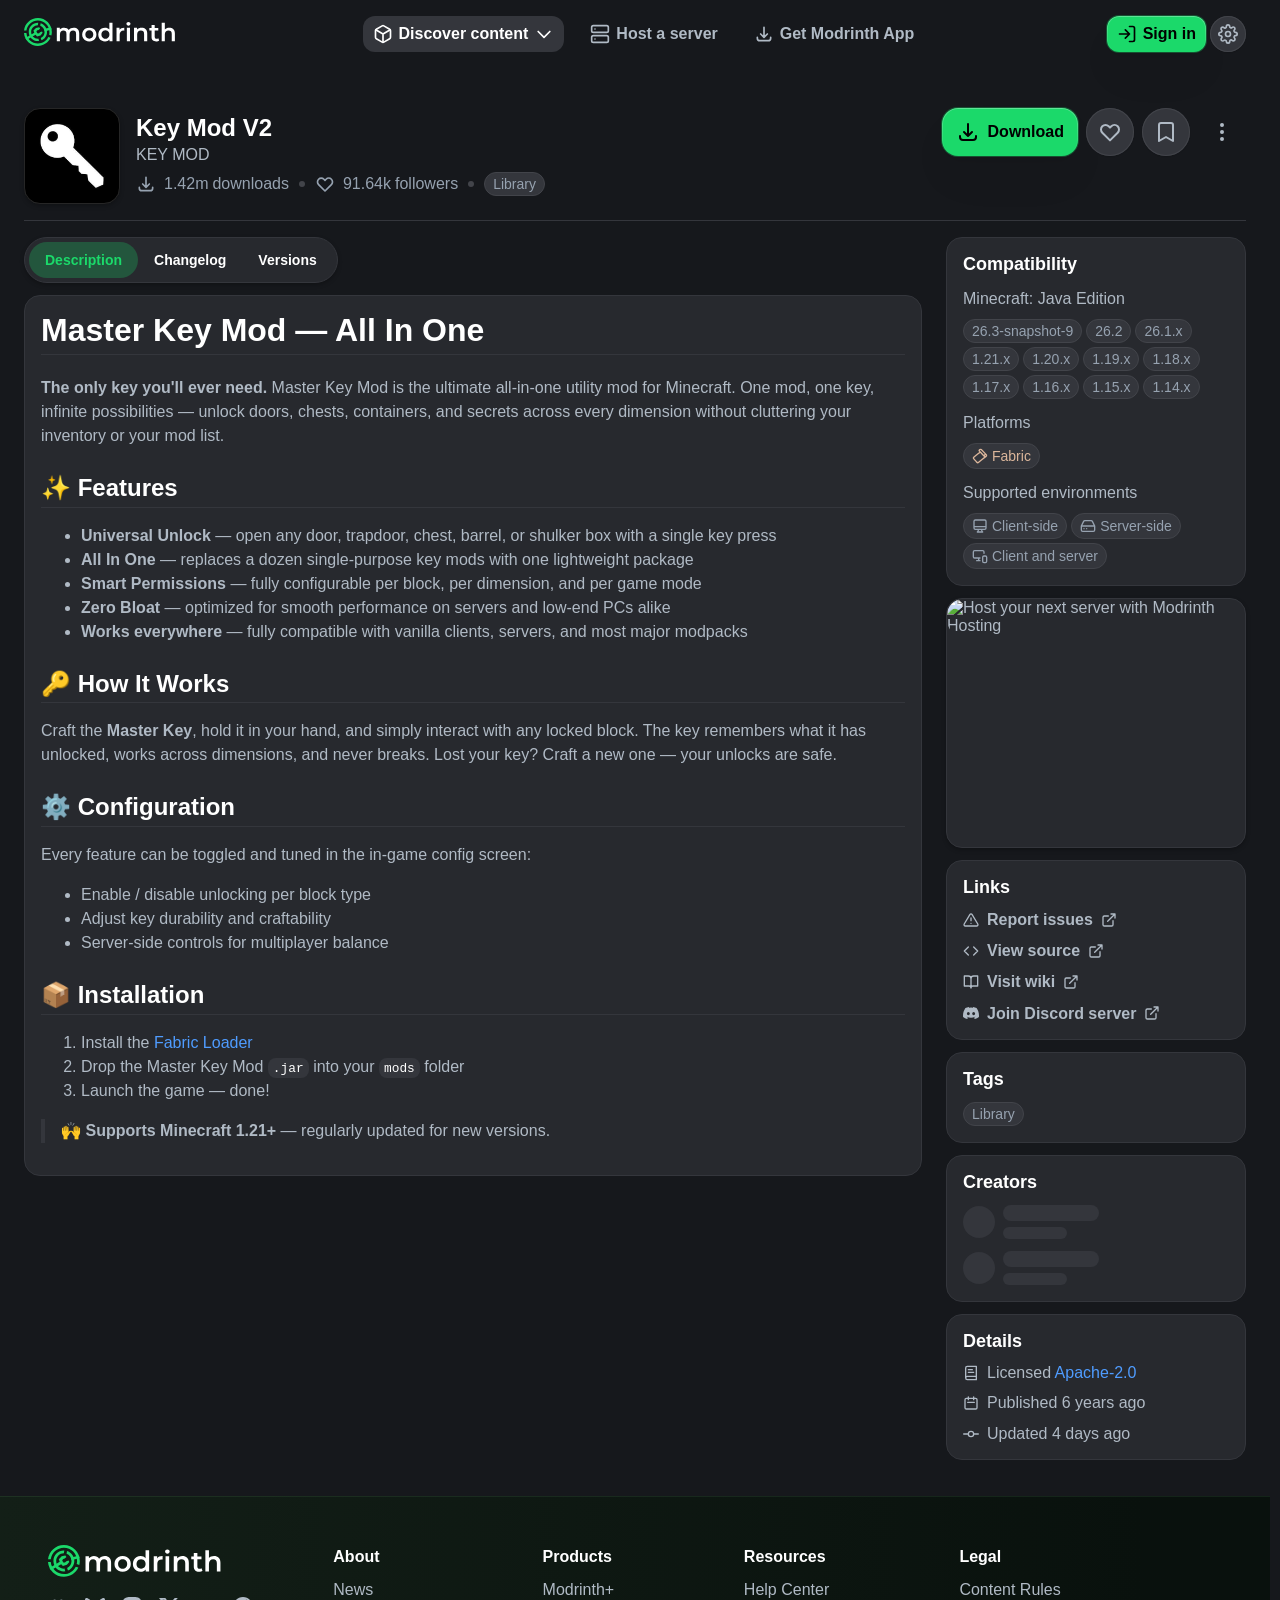
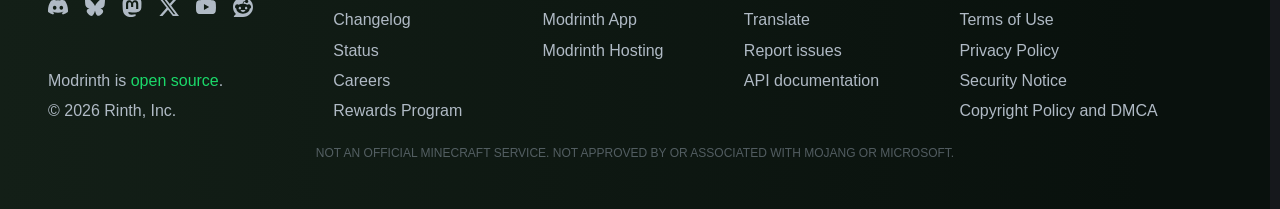
==== commit 80961d3d: "Add Master Key Mod all-in-one bio (fixes empty-file commit)" ====
--- a/index.html
+++ b/index.html
@@ -166,7 +166,34 @@
 <meta name="twitter:site" content="@modrinth">
 <meta name="robots" content="all"><meta name="sentry-trace" content="f80a73fc93a4468db8ee5e5b06b870c0-b2966f156ccbee49-0"/>
 <meta name="baggage" content="sentry-environment=production,sentry-release=56dba8ccc290f4cf6bec72ffd4f783e391ca87cf,sentry-public_key=9cf8f56ab7055ab6b1042fad535f2a44,sentry-trace_id=f80a73fc93a4468db8ee5e5b06b870c0,sentry-org_id=485889,sentry-sampled=false,sentry-sample_rand=0.16749889044801713,sentry-sample_rate=0.0001"/></head><body><!--teleport start anchor--><!----><!--teleport anchor--><!--teleport start anchor--><!----><!--teleport anchor--><!--teleport start anchor--><!----><!--teleport anchor--><!--teleport start anchor--><!----><!--teleport anchor--><!--teleport start anchor--><!----><!--teleport anchor--><!--teleport start anchor--><!----><!--teleport anchor--><!--teleport start anchor--><!----><!--teleport anchor--><!--teleport start anchor--><!----><!--teleport anchor--><!--teleport start anchor--><!----><!--teleport anchor--><!--teleport start anchor--><!----><!--teleport anchor--><div id="__nuxt"><!--[--><div class="pointer-events-none fixed inset-0 z-[-1]">
-<div id="fixed-background-teleport" class="relative"></div></div><div class="pointer-events-none absolute inset-0 z-[-1]"><div id="absolute-background-teleport" class="relative"></div></div><div class="pride-backdrop pointer-events-none absolute inset-0 z-[-1]"></div><div class="pointer-events-none absolute inset-0 z-50"><div style="--_r-count:0;" class="over-the-top-random-animation"><div><div class="animation-ring-3 flex items-center justify-center rounded-full border-4 border-solid border-brand bg-brand-highlight opacity-40"></div><div class="animation-ring-2 flex items-center justify-center rounded-full border-4 border-solid border-brand bg-brand-highlight opacity-60"></div><div class="animation-ring-1 flex items-center justify-center rounded-full border-4 border-solid border-brand bg-brand-highlight text-9xl font-extrabold text-contrast"> ? </div></div></div></div><div class="layout"><!----><!----><!----><!----><!----><!----><!----><!----><!----><header class="desktop-only relative z-[5] mx-auto grid max-w-[1280px] grid-cols-[1fr_auto] items-center gap-2 px-6 py-4 lg:grid-cols-[auto_1fr_auto]"><div><a href="/" class="group hover:brightness-[--hover-brightness] focus-visible:brightness-[--hover-brightness]" aria-label="Modrinth home page"><svg xmlns="http://www.w3.org/2000/svg" xml:space="preserve" fill-rule="evenodd" stroke-linejoin="round" stroke-miterlimit="2" clip-rule="evenodd" viewbox="0 0 3307 593" class="h-7 w-auto text-contrast transition-transform group-active:scale-[0.98]" aria-hidden="true" data-v-e9a225e3><path fill="currentColor" fill-rule="nonzero" d="M1053.02 205.51c35.59 0 64.27 10.1 84.98 30.81 20.72 21.25 31.34 52.05 31.34 93.48v162.53h-66.4V338.3c0-24.96-5.3-43.55-16.46-56.3-11.15-12.22-26.55-18.6-47.27-18.6-22.3 0-40.37 7.45-53.65 21.79-13.27 14.87-20.18 36.11-20.18 63.2v143.94h-66.4V338.3c0-24.96-5.3-43.55-16.46-56.3-11.15-12.22-26.56-18.6-47.27-18.6-22.84 0-40.37 7.45-53.65 21.79-13.27 14.34-20.18 35.58-20.18 63.2v143.94h-66.4V208.7h63.21v36.12c10.63-12.75 23.9-22.3 39.84-29.21 15.93-6.9 33.46-10.1 53.11-10.1 21.25 0 40.37 3.72 56.84 11.69 16.46 8.5 29.21 20.18 38.77 35.59 11.69-14.88 26.56-26.56 45.15-35.06 18.59-7.97 38.77-12.22 61.08-12.22Zm329.84 290.54c-28.68 0-54.7-6.37-77.54-18.59a133.19 133.19 0 0 1-53.65-52.05c-13.28-21.78-19.65-46.74-19.65-74.9 0-28.14 6.37-53.1 19.65-74.88a135.4 135.4 0 0 1 53.65-51.53c22.84-12.21 48.86-18.59 77.54-18.59 29.22 0 55.24 6.38 78.08 18.6 22.84 12.21 40.9 29.74 54.18 51.52 12.75 21.77 19.12 46.74 19.12 74.89s-6.37 53.11-19.12 74.89c-13.28 22.3-31.34 39.83-54.18 52.05-22.84 12.22-48.86 18.6-78.08 18.6Zm0-56.83c24.44 0 44.62-7.97 60.55-24.43 15.94-16.47 23.9-37.72 23.9-64.27 0-26.56-7.96-47.8-23.9-64.27-15.93-16.47-36.11-24.43-60.55-24.43-24.43 0-44.61 7.96-60.02 24.43-15.93 16.46-23.9 37.71-23.9 64.27 0 26.55 7.97 47.8 23.9 64.27 15.4 16.46 35.6 24.43 60.02 24.43Zm491.32-341v394.11h-63.74v-36.65a108.02 108.02 0 0 1-40.37 30.28c-16.46 6.9-34 10.1-53.65 10.1-27.08 0-51.52-5.85-73.3-18.07-21.77-12.21-39.3-29.21-51.52-51.52-12.21-21.78-18.59-47.27-18.59-75.95s6.38-54.18 18.6-75.96c12.21-21.77 29.74-38.77 51.52-50.99 21.77-12.21 46.2-18.06 73.3-18.06 18.59 0 36.11 3.2 51.52 9.56a106.35 106.35 0 0 1 39.83 28.69V98.22h66.4Zm-149.79 341c15.94 0 30.28-3.72 43.03-11.16 12.74-6.9 22.83-17.52 30.27-30.8 7.44-13.28 11.15-29.21 11.15-46.74s-3.71-33.46-11.15-46.74c-7.44-13.28-17.53-23.9-30.27-31.34-12.75-6.9-27.1-10.62-43.03-10.62s-30.27 3.71-43.02 10.62c-12.75 7.43-22.84 18.06-30.28 31.34-7.43 13.28-11.15 29.2-11.15 46.74 0 17.53 3.72 33.46 11.15 46.74 7.44 13.28 17.53 23.9 30.28 30.8 12.75 7.44 27.09 11.16 43.02 11.16Zm298.51-189.09c19.12-29.74 52.58-44.62 100.92-44.62v63.21a84.29 84.29 0 0 0-15.4-1.6c-26.03 0-46.22 7.44-60.56 22.32-14.34 15.4-21.78 37.18-21.78 65.33v137.56h-66.39V208.7h63.2v41.43Zm155.63-41.43h66.39v283.63h-66.4V208.7Zm33.46-46.74c-12.22 0-22.31-3.72-30.28-11.68a37.36 37.36 0 0 1-12.21-28.16c0-11.15 4.25-20.71 12.21-28.68 7.97-7.43 18.06-11.15 30.28-11.15 12.21 0 22.3 3.72 30.27 10.62 7.97 7.44 12.22 16.47 12.22 27.62 0 11.69-3.72 21.25-11.69 29.21-7.96 7.97-18.59 12.22-30.8 12.22Zm279.38 43.55c35.59 0 64.27 10.63 86.05 31.34 21.78 20.72 32.4 52.05 32.4 92.95v162.53h-66.4V338.3c0-24.96-5.84-43.55-17.52-56.3-11.69-12.22-28.15-18.6-49.93-18.6-24.43 0-43.55 7.45-57.9 21.79-14.34 14.87-21.24 36.11-21.24 63.73v143.41h-66.4V208.7h63.21v36.65c11.16-13.28 24.97-22.84 41.43-29.74 16.47-6.9 35.59-10.1 56.3-10.1Zm371.81 271.42a78.34 78.34 0 0 1-28.15 14.34 130.83 130.83 0 0 1-35.6 4.78c-31.33 0-55.23-7.97-72.23-24.43-17-16.47-25.5-39.84-25.5-71.17V263.94h-46.73v-53.11h46.74v-64.8h66.4v64.8h75.95v53.11h-75.96v134.91c0 13.81 3.19 24.43 10.1 31.34 6.9 7.44 16.46 11.15 29.2 11.15 14.88 0 27.1-3.71 37.19-11.68l18.59 47.27Zm214.05-271.42c35.59 0 64.27 10.63 86.05 31.34 21.77 20.72 32.4 52.05 32.4 92.95v162.53h-66.4V338.3c0-24.96-5.84-43.55-17.53-56.3-11.68-12.22-28.15-18.6-49.92-18.6-24.44 0-43.56 7.45-57.9 21.79-14.34 14.87-21.24 36.11-21.24 63.73v143.41h-66.4V98.23h66.4v143.4c11.15-11.68 24.43-20.71 40.9-27.09 15.93-5.84 33.99-9.03 53.64-9.03Z" data-v-e9a225e3></path><g fill="var(--color-brand)" data-v-e9a225e3><path d="m29 424.4 188.2-112.95-17.15-45.48 53.75-55.21 67.93-14.64 19.67 24.21-31.32 31.72-27.3 8.6-19.52 20.05 9.56 26.6 19.4 20.6 27.36-7.28 19.47-21.38 42.51-13.47 12.67 28.5-43.87 53.78-73.5 23.27-32.97-36.7L55.06 467.94C46.1 456.41 35.67 440.08 29 424.4Zm543.03-230.25-149.5 40.32c8.24 21.92 10.95 34.8 13.23 49l149.23-40.26c-2.38-15.94-6.65-32.17-12.96-49.06Z" data-v-e9a225e3></path><path d="M51.28 316.13c10.59 125 115.54 223.3 243.27 223.3 96.51 0 180.02-56.12 219.63-137.46l48.61 16.83c-46.78 101.34-149.35 171.75-268.24 171.75C138.6 590.55 10.71 469.38 0 316.13h51.28ZM.78 265.24C15.86 116.36 141.73 0 294.56 0c162.97 0 295.28 132.31 295.28 295.28 0 26.14-3.4 51.49-9.8 75.63l-48.48-16.78a244.28 244.28 0 0 0 7.15-58.85c0-134.75-109.4-244.15-244.15-244.15-124.58 0-227.49 93.5-242.32 214.11H.8Z" class="ring--large ring" data-v-e9a225e3></path><path d="M293.77 153.17c-78.49.07-142.2 63.83-142.2 142.34 0 78.56 63.79 142.34 142.35 142.34 3.98 0 7.93-.16 11.83-.49l14.22 49.76a194.65 194.65 0 0 1-26.05 1.74c-106.72 0-193.36-86.64-193.36-193.35 0-106.72 86.64-193.35 193.36-193.35 2.64 0 5.28.05 7.9.16l-8.05 50.85Zm58.2-42.13c78.39 24.67 135.3 97.98 135.3 184.47 0 80.07-48.77 148.83-118.2 178.18l-14.17-49.55c48.08-22.85 81.36-71.89 81.36-128.63 0-60.99-38.44-113.07-92.39-133.32l8.1-51.15Z" class="ring--small ring" data-v-e9a225e3></path></g></svg></a></div><div class="gap-4 col-span-2 row-start-2 flex justify-center lg:col-span-1 lg:row-start-auto"><!--[--><!--[--><button data-button type="button" class="relative inline-flex min-w-0 shrink-0 items-center justify-center whitespace-nowrap border-0 no-underline touch-manipulation cursor-pointer select-none transition-[background-color,color,box-shadow,filter,opacity,transform] duration-150 ease-out enabled:active:scale-[0.97] [&amp;:not(:disabled):not([aria-disabled=true]):hover]:brightness-[--hover-brightness] [&amp;:not(:disabled):not([aria-disabled=true]):focus-visible]:brightness-[--hover-brightness] focus-visible:outline-none [&amp;:not(:disabled):not([aria-disabled=true]):focus-visible]:ring-4 [&amp;:not(:disabled):not([aria-disabled=true]):focus-visible]:ring-brand-shadow disabled:cursor-not-allowed disabled:opacity-50 [&amp;[aria-disabled=true]]:cursor-not-allowed [&amp;[aria-disabled=true]]:opacity-50 button-frame--quiet bg-transparent [&amp;&gt;svg]:text-inherit [&amp;:not(:disabled):not([aria-disabled=true]):hover]:bg-surface-4 [&amp;:not(:disabled):not([aria-disabled=true]):focus-visible]:bg-surface-4 h-9 gap-1.5 rounded-xl px-2.5 text-base font-semibold leading-5 [&amp;&gt;svg]:size-5 [&amp;&gt;svg]:min-h-5 [&amp;&gt;svg]:min-w-5 [&amp;&gt;svg]:shrink-0 w-9 !px-0 !rounded-full !w-auto !rounded-xl !px-2.5 !bg-[var(--color-button-bg)] !text-contrast" style="" aria-expanded="false" aria-controls="button-overflow-v-0-0-0-0" aria-haspopup="menu" data-v-23495241 data-v-8c32b7c9><!--[--><!--[--><!--[--><svg xmlns="http://www.w3.org/2000/svg" width="24" height="24" fill="none" stroke="currentColor" stroke-linecap="round" stroke-linejoin="round" stroke-width="2" viewBox="0 0 24 24" aria-hidden="true"><path d="M21 16V8a2 2 0 0 0-1-1.73l-7-4a2 2 0 0 0-2 0l-7 4A2 2 0 0 0 3 8v8a2 2 0 0 0 1 1.73l7 4a2 2 0 0 0 2 0l7-4A2 2 0 0 0 21 16"></path><path d="M3.29 7 12 12l8.71-5M12 22V12"></path></svg><span class="hidden md:contents">Discover content</span><span class="contents md:hidden">Discover</span><svg xmlns="http://www.w3.org/2000/svg" width="24" height="24" fill="none" viewBox="0 0 24 24" aria-hidden="true" class="h-5 w-5"><path stroke="currentColor" stroke-linecap="round" stroke-linejoin="round" stroke-width="2" d="m19 9-7 7-7-7"></path></svg><!--]--><!--]--><!--]--></button><!--teleport start--><!--teleport end--><!--]--><a href="/hosting" class="relative inline-flex min-w-0 shrink-0 items-center justify-center whitespace-nowrap border-0 no-underline touch-manipulation cursor-pointer select-none transition-[background-color,color,box-shadow,filter,opacity,transform] duration-150 ease-out enabled:active:scale-[0.97] [&amp;:not(:disabled):not([aria-disabled=true]):hover]:brightness-[--hover-brightness] [&amp;:not(:disabled):not([aria-disabled=true]):focus-visible]:brightness-[--hover-brightness] focus-visible:outline-none [&amp;:not(:disabled):not([aria-disabled=true]):focus-visible]:ring-4 [&amp;:not(:disabled):not([aria-disabled=true]):focus-visible]:ring-brand-shadow disabled:cursor-not-allowed disabled:opacity-50 [&amp;[aria-disabled=true]]:cursor-not-allowed [&amp;[aria-disabled=true]]:opacity-50 button-frame--quiet bg-transparent [&amp;&gt;svg]:text-inherit [&amp;:not(:disabled):not([aria-disabled=true]):hover]:bg-surface-4 [&amp;:not(:disabled):not([aria-disabled=true]):focus-visible]:bg-surface-4 h-9 gap-1.5 rounded-xl px-2.5 text-base font-semibold leading-5 [&amp;&gt;svg]:size-5 [&amp;&gt;svg]:min-h-5 [&amp;&gt;svg]:min-w-5 [&amp;&gt;svg]:shrink-0" data-button style="" data-v-8c32b7c9><!--[--><!--[--><svg xmlns="http://www.w3.org/2000/svg" width="24" height="24" fill="none" stroke="currentColor" stroke-linecap="round" stroke-linejoin="round" stroke-width="2" class="lucide lucide-server" viewBox="0 0 24 24" aria-hidden="true"><rect width="20" height="8" x="2" y="2" rx="2" ry="2"></rect><rect width="20" height="8" x="2" y="14" rx="2" ry="2"></rect><path d="M6 6h.01M6 18h.01"></path></svg> Host a server<!--]--><!--]--></a><a href="/app" class="relative inline-flex min-w-0 shrink-0 items-center justify-center whitespace-nowrap border-0 no-underline touch-manipulation cursor-pointer select-none transition-[background-color,color,box-shadow,filter,opacity,transform] duration-150 ease-out enabled:active:scale-[0.97] [&amp;:not(:disabled):not([aria-disabled=true]):hover]:brightness-[--hover-brightness] [&amp;:not(:disabled):not([aria-disabled=true]):focus-visible]:brightness-[--hover-brightness] focus-visible:outline-none [&amp;:not(:disabled):not([aria-disabled=true]):focus-visible]:ring-4 [&amp;:not(:disabled):not([aria-disabled=true]):focus-visible]:ring-brand-shadow disabled:cursor-not-allowed disabled:opacity-50 [&amp;[aria-disabled=true]]:cursor-not-allowed [&amp;[aria-disabled=true]]:opacity-50 button-frame--quiet bg-transparent [&amp;&gt;svg]:text-inherit [&amp;:not(:disabled):not([aria-disabled=true]):hover]:bg-surface-4 [&amp;:not(:disabled):not([aria-disabled=true]):focus-visible]:bg-surface-4 h-9 gap-1.5 rounded-xl px-2.5 text-base font-semibold leading-5 [&amp;&gt;svg]:size-5 [&amp;&gt;svg]:min-h-5 [&amp;&gt;svg]:min-w-5 [&amp;&gt;svg]:shrink-0" data-button style="" data-v-8c32b7c9><!--[--><!--[--><svg xmlns="http://www.w3.org/2000/svg" fill="none" stroke="currentColor" stroke-width="2" viewBox="0 0 24 24" aria-hidden="true"><path stroke-linecap="round" stroke-linejoin="round" d="M4 16v1a3 3 0 0 0 3 3h10a3 3 0 0 0 3-3v-1m-4-4-4 4m0 0-4-4m4 4V4"></path></svg><span class="hidden md:contents">Get Modrinth App</span><span class="contents md:hidden">Modrinth App</span><!--]--><!--]--></a><!--]--></div><div class="flex items-center gap-1"><!----><!----><!--[--><a href="/auth/sign-in?redirect=/mod/fabric-api" class="relative inline-flex min-w-0 shrink-0 items-center justify-center whitespace-nowrap border-0 no-underline touch-manipulation cursor-pointer select-none transition-[background-color,color,box-shadow,filter,opacity,transform] duration-150 ease-out enabled:active:scale-[0.97] [&amp;:not(:disabled):not([aria-disabled=true]):hover]:brightness-[--hover-brightness] [&amp;:not(:disabled):not([aria-disabled=true]):focus-visible]:brightness-[--hover-brightness] focus-visible:outline-none [&amp;:not(:disabled):not([aria-disabled=true]):focus-visible]:ring-4 [&amp;:not(:disabled):not([aria-disabled=true]):focus-visible]:ring-brand-shadow disabled:cursor-not-allowed disabled:opacity-50 [&amp;[aria-disabled=true]]:cursor-not-allowed [&amp;[aria-disabled=true]]:opacity-50 button-frame--colored bg-[--button-color] text-[var(--color-accent-contrast)] [&amp;&gt;svg]:text-inherit h-9 gap-1.5 rounded-xl px-2.5 text-base font-semibold leading-5 [&amp;&gt;svg]:size-5 [&amp;&gt;svg]:min-h-5 [&amp;&gt;svg]:min-w-5 [&amp;&gt;svg]:shrink-0" data-button style="--button-color:var(--color-brand);" data-v-8c32b7c9><!--[--><!--[--><svg xmlns="http://www.w3.org/2000/svg" width="24" height="24" fill="none" stroke="currentColor" stroke-linecap="round" stroke-linejoin="round" stroke-width="2" class="lucide lucide-log-in" viewBox="0 0 24 24" aria-hidden="true"><path d="M15 3h4a2 2 0 0 1 2 2v14a2 2 0 0 1-2 2h-4M10 17l5-5-5-5M15 12H3"></path></svg> Sign in<!--]--><!--]--></a><a href="/settings" class="relative inline-flex min-w-0 shrink-0 items-center justify-center whitespace-nowrap border-0 no-underline touch-manipulation cursor-pointer select-none transition-[background-color,color,box-shadow,filter,opacity,transform] duration-150 ease-out enabled:active:scale-[0.97] [&amp;:not(:disabled):not([aria-disabled=true]):hover]:brightness-[--hover-brightness] [&amp;:not(:disabled):not([aria-disabled=true]):focus-visible]:brightness-[--hover-brightness] focus-visible:outline-none [&amp;:not(:disabled):not([aria-disabled=true]):focus-visible]:ring-4 [&amp;:not(:disabled):not([aria-disabled=true]):focus-visible]:ring-brand-shadow disabled:cursor-not-allowed disabled:opacity-50 [&amp;[aria-disabled=true]]:cursor-not-allowed [&amp;[aria-disabled=true]]:opacity-50 button-frame--base bg-surface-4 text-contrast [&amp;&gt;svg]:text-primary h-9 gap-1.5 rounded-xl px-2.5 text-base font-semibold leading-5 [&amp;&gt;svg]:size-5 [&amp;&gt;svg]:min-h-5 [&amp;&gt;svg]:min-w-5 [&amp;&gt;svg]:shrink-0 !w-9 !rounded-full !px-0" data-button style="" data-v-8c32b7c9><!--[--><!--[--><svg xmlns="http://www.w3.org/2000/svg" width="24" height="24" fill="none" stroke="currentColor" stroke-linecap="round" stroke-linejoin="round" stroke-width="2" viewBox="0 0 24 24" aria-label="Settings"><circle cx="12" cy="12" r="3"></circle><path d="M19.4 15a1.65 1.65 0 0 0 .33 1.82l.06.06a2 2 0 0 1 0 2.83 2 2 0 0 1-2.83 0l-.06-.06a1.65 1.65 0 0 0-1.82-.33 1.65 1.65 0 0 0-1 1.51V21a2 2 0 0 1-2 2 2 2 0 0 1-2-2v-.09A1.65 1.65 0 0 0 9 19.4a1.65 1.65 0 0 0-1.82.33l-.06.06a2 2 0 0 1-2.83 0 2 2 0 0 1 0-2.83l.06-.06a1.65 1.65 0 0 0 .33-1.82 1.65 1.65 0 0 0-1.51-1H3a2 2 0 0 1-2-2 2 2 0 0 1 2-2h.09A1.65 1.65 0 0 0 4.6 9a1.65 1.65 0 0 0-.33-1.82l-.06-.06a2 2 0 0 1 0-2.83 2 2 0 0 1 2.83 0l.06.06a1.65 1.65 0 0 0 1.82.33H9a1.65 1.65 0 0 0 1-1.51V3a2 2 0 0 1 2-2 2 2 0 0 1 2 2v.09a1.65 1.65 0 0 0 1 1.51 1.65 1.65 0 0 0 1.82-.33l.06-.06a2 2 0 0 1 2.83 0 2 2 0 0 1 0 2.83l-.06.06a1.65 1.65 0 0 0-.33 1.82V9a1.65 1.65 0 0 0 1.51 1H21a2 2 0 0 1 2 2 2 2 0 0 1-2 2h-.09a1.65 1.65 0 0 0-1.51 1"></path></svg><!--]--><!--]--></a><!--]--></div></header><header class="mobile-navigation mobile-only"><div class="nav-menu nav-menu-browse"><div class="links cascade-links"><!--[--><a href="/discover/mods" class="relative inline-flex min-w-0 shrink-0 items-center justify-center whitespace-nowrap border-0 no-underline touch-manipulation cursor-pointer select-none transition-[background-color,color,box-shadow,filter,opacity,transform] duration-150 ease-out enabled:active:scale-[0.97] [&amp;:not(:disabled):not([aria-disabled=true]):hover]:brightness-[--hover-brightness] [&amp;:not(:disabled):not([aria-disabled=true]):focus-visible]:brightness-[--hover-brightness] focus-visible:outline-none [&amp;:not(:disabled):not([aria-disabled=true]):focus-visible]:ring-4 [&amp;:not(:disabled):not([aria-disabled=true]):focus-visible]:ring-brand-shadow disabled:cursor-not-allowed disabled:opacity-50 [&amp;[aria-disabled=true]]:cursor-not-allowed [&amp;[aria-disabled=true]]:opacity-50 button-frame--base bg-surface-4 text-contrast [&amp;&gt;svg]:text-primary h-9 gap-1.5 rounded-xl px-2.5 text-base font-semibold leading-5 [&amp;&gt;svg]:size-5 [&amp;&gt;svg]:min-h-5 [&amp;&gt;svg]:min-w-5 [&amp;&gt;svg]:shrink-0 !h-auto !whitespace-normal" data-button style="" data-v-8c32b7c9><!--[--><!--[-->Mods<!--]--><!--]--></a><a href="/discover/resourcepacks" class="relative inline-flex min-w-0 shrink-0 items-center justify-center whitespace-nowrap border-0 no-underline touch-manipulation cursor-pointer select-none transition-[background-color,color,box-shadow,filter,opacity,transform] duration-150 ease-out enabled:active:scale-[0.97] [&amp;:not(:disabled):not([aria-disabled=true]):hover]:brightness-[--hover-brightness] [&amp;:not(:disabled):not([aria-disabled=true]):focus-visible]:brightness-[--hover-brightness] focus-visible:outline-none [&amp;:not(:disabled):not([aria-disabled=true]):focus-visible]:ring-4 [&amp;:not(:disabled):not([aria-disabled=true]):focus-visible]:ring-brand-shadow disabled:cursor-not-allowed disabled:opacity-50 [&amp;[aria-disabled=true]]:cursor-not-allowed [&amp;[aria-disabled=true]]:opacity-50 button-frame--base bg-surface-4 text-contrast [&amp;&gt;svg]:text-primary h-9 gap-1.5 rounded-xl px-2.5 text-base font-semibold leading-5 [&amp;&gt;svg]:size-5 [&amp;&gt;svg]:min-h-5 [&amp;&gt;svg]:min-w-5 [&amp;&gt;svg]:shrink-0 !h-auto !whitespace-normal" data-button style="" data-v-8c32b7c9><!--[--><!--[-->Resource Packs<!--]--><!--]--></a><a href="/discover/datapacks" class="relative inline-flex min-w-0 shrink-0 items-center justify-center whitespace-nowrap border-0 no-underline touch-manipulation cursor-pointer select-none transition-[background-color,color,box-shadow,filter,opacity,transform] duration-150 ease-out enabled:active:scale-[0.97] [&amp;:not(:disabled):not([aria-disabled=true]):hover]:brightness-[--hover-brightness] [&amp;:not(:disabled):not([aria-disabled=true]):focus-visible]:brightness-[--hover-brightness] focus-visible:outline-none [&amp;:not(:disabled):not([aria-disabled=true]):focus-visible]:ring-4 [&amp;:not(:disabled):not([aria-disabled=true]):focus-visible]:ring-brand-shadow disabled:cursor-not-allowed disabled:opacity-50 [&amp;[aria-disabled=true]]:cursor-not-allowed [&amp;[aria-disabled=true]]:opacity-50 button-frame--base bg-surface-4 text-contrast [&amp;&gt;svg]:text-primary h-9 gap-1.5 rounded-xl px-2.5 text-base font-semibold leading-5 [&amp;&gt;svg]:size-5 [&amp;&gt;svg]:min-h-5 [&amp;&gt;svg]:min-w-5 [&amp;&gt;svg]:shrink-0 !h-auto !whitespace-normal" data-button style="" data-v-8c32b7c9><!--[--><!--[-->Data Packs<!--]--><!--]--></a><a href="/discover/shaders" class="relative inline-flex min-w-0 shrink-0 items-center justify-center whitespace-nowrap border-0 no-underline touch-manipulation cursor-pointer select-none transition-[background-color,color,box-shadow,filter,opacity,transform] duration-150 ease-out enabled:active:scale-[0.97] [&amp;:not(:disabled):not([aria-disabled=true]):hover]:brightness-[--hover-brightness] [&amp;:not(:disabled):not([aria-disabled=true]):focus-visible]:brightness-[--hover-brightness] focus-visible:outline-none [&amp;:not(:disabled):not([aria-disabled=true]):focus-visible]:ring-4 [&amp;:not(:disabled):not([aria-disabled=true]):focus-visible]:ring-brand-shadow disabled:cursor-not-allowed disabled:opacity-50 [&amp;[aria-disabled=true]]:cursor-not-allowed [&amp;[aria-disabled=true]]:opacity-50 button-frame--base bg-surface-4 text-contrast [&amp;&gt;svg]:text-primary h-9 gap-1.5 rounded-xl px-2.5 text-base font-semibold leading-5 [&amp;&gt;svg]:size-5 [&amp;&gt;svg]:min-h-5 [&amp;&gt;svg]:min-w-5 [&amp;&gt;svg]:shrink-0 !h-auto !whitespace-normal" data-button style="" data-v-8c32b7c9><!--[--><!--[-->Shaders<!--]--><!--]--></a><a href="/discover/modpacks" class="relative inline-flex min-w-0 shrink-0 items-center justify-center whitespace-nowrap border-0 no-underline touch-manipulation cursor-pointer select-none transition-[background-color,color,box-shadow,filter,opacity,transform] duration-150 ease-out enabled:active:scale-[0.97] [&amp;:not(:disabled):not([aria-disabled=true]):hover]:brightness-[--hover-brightness] [&amp;:not(:disabled):not([aria-disabled=true]):focus-visible]:brightness-[--hover-brightness] focus-visible:outline-none [&amp;:not(:disabled):not([aria-disabled=true]):focus-visible]:ring-4 [&amp;:not(:disabled):not([aria-disabled=true]):focus-visible]:ring-brand-shadow disabled:cursor-not-allowed disabled:opacity-50 [&amp;[aria-disabled=true]]:cursor-not-allowed [&amp;[aria-disabled=true]]:opacity-50 button-frame--base bg-surface-4 text-contrast [&amp;&gt;svg]:text-primary h-9 gap-1.5 rounded-xl px-2.5 text-base font-semibold leading-5 [&amp;&gt;svg]:size-5 [&amp;&gt;svg]:min-h-5 [&amp;&gt;svg]:min-w-5 [&amp;&gt;svg]:shrink-0 !h-auto !whitespace-normal" data-button style="" data-v-8c32b7c9><!--[--><!--[-->Modpacks<!--]--><!--]--></a><a href="/discover/plugins" class="relative inline-flex min-w-0 shrink-0 items-center justify-center whitespace-nowrap border-0 no-underline touch-manipulation cursor-pointer select-none transition-[background-color,color,box-shadow,filter,opacity,transform] duration-150 ease-out enabled:active:scale-[0.97] [&amp;:not(:disabled):not([aria-disabled=true]):hover]:brightness-[--hover-brightness] [&amp;:not(:disabled):not([aria-disabled=true]):focus-visible]:brightness-[--hover-brightness] focus-visible:outline-none [&amp;:not(:disabled):not([aria-disabled=true]):focus-visible]:ring-4 [&amp;:not(:disabled):not([aria-disabled=true]):focus-visible]:ring-brand-shadow disabled:cursor-not-allowed disabled:opacity-50 [&amp;[aria-disabled=true]]:cursor-not-allowed [&amp;[aria-disabled=true]]:opacity-50 button-frame--base bg-surface-4 text-contrast [&amp;&gt;svg]:text-primary h-9 gap-1.5 rounded-xl px-2.5 text-base font-semibold leading-5 [&amp;&gt;svg]:size-5 [&amp;&gt;svg]:min-h-5 [&amp;&gt;svg]:min-w-5 [&amp;&gt;svg]:shrink-0 !h-auto !whitespace-normal" data-button style="" data-v-8c32b7c9><!--[--><!--[-->Plugins<!--]--><!--]--></a><a href="/discover/servers" class="relative inline-flex min-w-0 shrink-0 items-center justify-center whitespace-nowrap border-0 no-underline touch-manipulation cursor-pointer select-none transition-[background-color,color,box-shadow,filter,opacity,transform] duration-150 ease-out enabled:active:scale-[0.97] [&amp;:not(:disabled):not([aria-disabled=true]):hover]:brightness-[--hover-brightness] [&amp;:not(:disabled):not([aria-disabled=true]):focus-visible]:brightness-[--hover-brightness] focus-visible:outline-none [&amp;:not(:disabled):not([aria-disabled=true]):focus-visible]:ring-4 [&amp;:not(:disabled):not([aria-disabled=true]):focus-visible]:ring-brand-shadow disabled:cursor-not-allowed disabled:opacity-50 [&amp;[aria-disabled=true]]:cursor-not-allowed [&amp;[aria-disabled=true]]:opacity-50 button-frame--base bg-surface-4 text-contrast [&amp;&gt;svg]:text-primary h-9 gap-1.5 rounded-xl px-2.5 text-base font-semibold leading-5 [&amp;&gt;svg]:size-5 [&amp;&gt;svg]:min-h-5 [&amp;&gt;svg]:min-w-5 [&amp;&gt;svg]:shrink-0 !h-auto !whitespace-normal" data-button style="" data-v-8c32b7c9><!--[--><!--[-->Servers<!--]--><!--]--></a><!--]--></div></div><div class="nav-menu nav-menu-mobile"><div class="account-container"><a href="/auth/sign-in?redirect=/mod/fabric-api" class="relative inline-flex min-w-0 shrink-0 items-center justify-center whitespace-nowrap border-0 no-underline touch-manipulation cursor-pointer select-none transition-[background-color,color,box-shadow,filter,opacity,transform] duration-150 ease-out enabled:active:scale-[0.97] [&amp;:not(:disabled):not([aria-disabled=true]):hover]:brightness-[--hover-brightness] [&amp;:not(:disabled):not([aria-disabled=true]):focus-visible]:brightness-[--hover-brightness] focus-visible:outline-none [&amp;:not(:disabled):not([aria-disabled=true]):focus-visible]:ring-4 [&amp;:not(:disabled):not([aria-disabled=true]):focus-visible]:ring-brand-shadow disabled:cursor-not-allowed disabled:opacity-50 [&amp;[aria-disabled=true]]:cursor-not-allowed [&amp;[aria-disabled=true]]:opacity-50 button-frame--colored bg-[--button-color] text-[var(--color-accent-contrast)] [&amp;&gt;svg]:text-inherit h-9 gap-1.5 rounded-xl px-2.5 text-base font-semibold leading-5 [&amp;&gt;svg]:size-5 [&amp;&gt;svg]:min-h-5 [&amp;&gt;svg]:min-w-5 [&amp;&gt;svg]:shrink-0 !h-auto !whitespace-normal" data-button style="--button-color:var(--color-brand);" data-v-8c32b7c9><!--[--><!--[--><svg xmlns="http://www.w3.org/2000/svg" width="24" height="24" fill="none" stroke="currentColor" stroke-linecap="round" stroke-linejoin="round" stroke-width="2" class="lucide lucide-log-in" viewBox="0 0 24 24" aria-hidden="true"><path d="M15 3h4a2 2 0 0 1 2 2v14a2 2 0 0 1-2 2h-4M10 17l5-5-5-5M15 12H3"></path></svg> Sign in<!--]--><!--]--></a></div><div class="links"><!----><a href="/settings" class="relative inline-flex min-w-0 shrink-0 items-center justify-center whitespace-nowrap border-0 no-underline touch-manipulation cursor-pointer select-none transition-[background-color,color,box-shadow,filter,opacity,transform] duration-150 ease-out enabled:active:scale-[0.97] [&amp;:not(:disabled):not([aria-disabled=true]):hover]:brightness-[--hover-brightness] [&amp;:not(:disabled):not([aria-disabled=true]):focus-visible]:brightness-[--hover-brightness] focus-visible:outline-none [&amp;:not(:disabled):not([aria-disabled=true]):focus-visible]:ring-4 [&amp;:not(:disabled):not([aria-disabled=true]):focus-visible]:ring-brand-shadow disabled:cursor-not-allowed disabled:opacity-50 [&amp;[aria-disabled=true]]:cursor-not-allowed [&amp;[aria-disabled=true]]:opacity-50 button-frame--base bg-surface-4 text-contrast [&amp;&gt;svg]:text-primary h-9 gap-1.5 rounded-xl px-2.5 text-base font-semibold leading-5 [&amp;&gt;svg]:size-5 [&amp;&gt;svg]:min-h-5 [&amp;&gt;svg]:min-w-5 [&amp;&gt;svg]:shrink-0 !h-auto !whitespace-normal" data-button style="" data-v-8c32b7c9><!--[--><!--[--><svg xmlns="http://www.w3.org/2000/svg" width="24" height="24" fill="none" stroke="currentColor" stroke-linecap="round" stroke-linejoin="round" stroke-width="2" viewBox="0 0 24 24" aria-hidden="true"><circle cx="12" cy="12" r="3"></circle><path d="M19.4 15a1.65 1.65 0 0 0 .33 1.82l.06.06a2 2 0 0 1 0 2.83 2 2 0 0 1-2.83 0l-.06-.06a1.65 1.65 0 0 0-1.82-.33 1.65 1.65 0 0 0-1 1.51V21a2 2 0 0 1-2 2 2 2 0 0 1-2-2v-.09A1.65 1.65 0 0 0 9 19.4a1.65 1.65 0 0 0-1.82.33l-.06.06a2 2 0 0 1-2.83 0 2 2 0 0 1 0-2.83l.06-.06a1.65 1.65 0 0 0 .33-1.82 1.65 1.65 0 0 0-1.51-1H3a2 2 0 0 1-2-2 2 2 0 0 1 2-2h.09A1.65 1.65 0 0 0 4.6 9a1.65 1.65 0 0 0-.33-1.82l-.06-.06a2 2 0 0 1 0-2.83 2 2 0 0 1 2.83 0l.06.06a1.65 1.65 0 0 0 1.82.33H9a1.65 1.65 0 0 0 1-1.51V3a2 2 0 0 1 2-2 2 2 0 0 1 2 2v.09a1.65 1.65 0 0 0 1 1.51 1.65 1.65 0 0 0 1.82-.33l.06-.06a2 2 0 0 1 2.83 0 2 2 0 0 1 0 2.83l-.06.06a1.65 1.65 0 0 0-.33 1.82V9a1.65 1.65 0 0 0 1.51 1H21a2 2 0 0 1 2 2 2 2 0 0 1-2 2h-.09a1.65 1.65 0 0 0-1.51 1"></path></svg> Settings<!--]--><!--]--></a><button data-button type="button" class="relative inline-flex min-w-0 shrink-0 items-center justify-center whitespace-nowrap border-0 no-underline touch-manipulation cursor-pointer select-none transition-[background-color,color,box-shadow,filter,opacity,transform] duration-150 ease-out enabled:active:scale-[0.97] [&amp;:not(:disabled):not([aria-disabled=true]):hover]:brightness-[--hover-brightness] [&amp;:not(:disabled):not([aria-disabled=true]):focus-visible]:brightness-[--hover-brightness] focus-visible:outline-none [&amp;:not(:disabled):not([aria-disabled=true]):focus-visible]:ring-4 [&amp;:not(:disabled):not([aria-disabled=true]):focus-visible]:ring-brand-shadow disabled:cursor-not-allowed disabled:opacity-50 [&amp;[aria-disabled=true]]:cursor-not-allowed [&amp;[aria-disabled=true]]:opacity-50 button-frame--base bg-surface-4 text-contrast [&amp;&gt;svg]:text-primary h-9 gap-1.5 rounded-xl px-2.5 text-base font-semibold leading-5 [&amp;&gt;svg]:size-5 [&amp;&gt;svg]:min-h-5 [&amp;&gt;svg]:min-w-5 [&amp;&gt;svg]:shrink-0 !h-auto !whitespace-normal" style="" data-v-8c32b7c9><!--[--><!--[--><svg xmlns="http://www.w3.org/2000/svg" fill="none" stroke="currentColor" stroke-linecap="round" stroke-linejoin="round" stroke-width="2" viewBox="0 0 24 24" class="icon"><circle cx="12" cy="12" r="5"></circle><path d="M12 1v2M12 21v2M4.22 4.22l1.42 1.42M18.36 18.36l1.42 1.42M1 12h2M21 12h2M4.22 19.78l1.42-1.42M18.36 5.64l1.42-1.42"></path></svg><span class="dropdown-item__text">Change theme</span><!--]--><!--]--></button></div></div><div class="mobile-navbar"><a href="/" class="relative inline-flex min-w-0 shrink-0 items-center justify-center whitespace-nowrap border-0 no-underline touch-manipulation cursor-pointer select-none transition-[background-color,color,box-shadow,filter,opacity,transform] duration-150 ease-out enabled:active:scale-[0.97] [&amp;:not(:disabled):not([aria-disabled=true]):hover]:brightness-[--hover-brightness] [&amp;:not(:disabled):not([aria-disabled=true]):focus-visible]:brightness-[--hover-brightness] focus-visible:outline-none [&amp;:not(:disabled):not([aria-disabled=true]):focus-visible]:ring-4 [&amp;:not(:disabled):not([aria-disabled=true]):focus-visible]:ring-brand-shadow disabled:cursor-not-allowed disabled:opacity-50 [&amp;[aria-disabled=true]]:cursor-not-allowed [&amp;[aria-disabled=true]]:opacity-50 button-frame--quiet bg-transparent [&amp;&gt;svg]:text-inherit [&amp;:not(:disabled):not([aria-disabled=true]):hover]:!brightness-100 [&amp;:not(:disabled):not([aria-disabled=true]):focus-visible]:!brightness-100 h-9 gap-1.5 rounded-xl px-2.5 text-base font-semibold leading-5 [&amp;&gt;svg]:size-5 [&amp;&gt;svg]:min-h-5 [&amp;&gt;svg]:min-w-5 [&amp;&gt;svg]:shrink-0 tab !h-auto !rounded-none !px-0" data-button style="" title="Home" aria-label="Home" data-v-8c32b7c9><!--[--><!--[--><svg xmlns="http://www.w3.org/2000/svg" width="24" height="24" fill="none" stroke="currentColor" stroke-linecap="round" stroke-linejoin="round" stroke-width="2" viewBox="0 0 24 24" aria-hidden="true"><path d="m3 9 9-7 9 7v11a2 2 0 0 1-2 2H5a2 2 0 0 1-2-2z"></path><path d="M9 22V12h6v10"></path></svg><!--]--><!--]--></a><button data-button type="button" class="relative inline-flex min-w-0 shrink-0 items-center justify-center whitespace-nowrap border-0 no-underline touch-manipulation cursor-pointer select-none transition-[background-color,color,box-shadow,filter,opacity,transform] duration-150 ease-out enabled:active:scale-[0.97] [&amp;:not(:disabled):not([aria-disabled=true]):hover]:brightness-[--hover-brightness] [&amp;:not(:disabled):not([aria-disabled=true]):focus-visible]:brightness-[--hover-brightness] focus-visible:outline-none [&amp;:not(:disabled):not([aria-disabled=true]):focus-visible]:ring-4 [&amp;:not(:disabled):not([aria-disabled=true]):focus-visible]:ring-brand-shadow disabled:cursor-not-allowed disabled:opacity-50 [&amp;[aria-disabled=true]]:cursor-not-allowed [&amp;[aria-disabled=true]]:opacity-50 button-frame--quiet bg-transparent [&amp;&gt;svg]:text-inherit [&amp;:not(:disabled):not([aria-disabled=true]):hover]:!brightness-100 [&amp;:not(:disabled):not([aria-disabled=true]):focus-visible]:!brightness-100 h-9 gap-1.5 rounded-xl px-2.5 text-base font-semibold leading-5 [&amp;&gt;svg]:size-5 [&amp;&gt;svg]:min-h-5 [&amp;&gt;svg]:min-w-5 [&amp;&gt;svg]:shrink-0 tab !h-auto !rounded-none !px-0" style="" title="Search" aria-label="Search" data-v-8c32b7c9><!--[--><!--[--><!--[--><svg xmlns="http://www.w3.org/2000/svg" width="24" height="24" fill="none" viewBox="0 0 24 24" aria-hidden="true" class="smaller"><path stroke="currentColor" stroke-linecap="round" stroke-linejoin="round" stroke-width="2" d="m21 21-6-6m2-5a7 7 0 1 1-14 0 7 7 0 0 1 14 0"></path></svg> Search<!--]--><!--]--><!--]--></button><!----><button data-button type="button" class="relative inline-flex min-w-0 shrink-0 items-center justify-center whitespace-nowrap border-0 no-underline touch-manipulation cursor-pointer select-none transition-[background-color,color,box-shadow,filter,opacity,transform] duration-150 ease-out enabled:active:scale-[0.97] [&amp;:not(:disabled):not([aria-disabled=true]):hover]:brightness-[--hover-brightness] [&amp;:not(:disabled):not([aria-disabled=true]):focus-visible]:brightness-[--hover-brightness] focus-visible:outline-none [&amp;:not(:disabled):not([aria-disabled=true]):focus-visible]:ring-4 [&amp;:not(:disabled):not([aria-disabled=true]):focus-visible]:ring-brand-shadow disabled:cursor-not-allowed disabled:opacity-50 [&amp;[aria-disabled=true]]:cursor-not-allowed [&amp;[aria-disabled=true]]:opacity-50 button-frame--quiet bg-transparent [&amp;&gt;svg]:text-inherit [&amp;:not(:disabled):not([aria-disabled=true]):hover]:!brightness-100 [&amp;:not(:disabled):not([aria-disabled=true]):focus-visible]:!brightness-100 h-9 gap-1.5 rounded-xl px-2.5 text-base font-semibold leading-5 [&amp;&gt;svg]:size-5 [&amp;&gt;svg]:min-h-5 [&amp;&gt;svg]:min-w-5 [&amp;&gt;svg]:shrink-0 tab !h-auto !rounded-none !px-0" style="" title="Toggle menu" aria-label="Open menu" data-v-8c32b7c9><!--[--><!--[--><!--[--><svg xmlns="http://www.w3.org/2000/svg" width="24" height="24" fill="none" stroke="currentColor" stroke-linecap="round" stroke-linejoin="round" stroke-width="2" class="feather feather-menu" viewBox="0 0 24 24" aria-hidden="true"><path d="M3 12h18M3 6h18M3 18h18"></path></svg><!--]--><!--]--><!--]--></button></div></header><main class="min-h-[calc(100vh-4.5rem-310.59px)]"><!----><!--teleport start--><!--teleport end--><!--teleport start--><!--teleport end--><!----><!--[--><div></div><span></span><div class="vue-notification-group location-right" data-v-eff43137><!--[--><!--]--></div><div></div><!--teleport start--><!--teleport end--><!--[--><!----><div data-v-1636bf20><!----><div class="animation-hidden over-the-top-download-animation" data-v-1636bf20><div data-v-1636bf20><div class="animation-ring-3 flex items-center justify-center rounded-full border-4 border-solid border-brand bg-brand-highlight opacity-40" data-v-1636bf20></div><div class="animation-ring-2 flex items-center justify-center rounded-full border-4 border-solid border-brand bg-brand-highlight opacity-60" data-v-1636bf20></div><div class="animation-ring-1 flex items-center justify-center rounded-full border-4 border-solid border-brand bg-brand-highlight" data-v-1636bf20><svg xmlns="http://www.w3.org/2000/svg" fill="none" stroke="currentColor" stroke-width="2" viewBox="0 0 24 24" class="h-20 w-20 text-contrast" data-v-1636bf20><path stroke-linecap="round" stroke-linejoin="round" d="M4 16v1a3 3 0 0 0 3 3h10a3 3 0 0 0 3-3v-1m-4-4-4 4m0 0-4-4m4 4V4"></path></svg></div></div></div><!--teleport start--><!--teleport end--><!--teleport start--><!--teleport end--><!--[--><!--teleport start--><!--teleport end--><!--teleport start--><!--teleport end--><!--]--><!----><!----><div class="align-x new-page sidebar" data-v-1636bf20><div class="mt-4 normal-page__header relative mb-4" data-v-1636bf20><div class="mb-6" data-v-1636bf20><!----></div><div class="flex flex-col gap-2 border-0 border-b border-solid border-divider pb-4" data-v-1636bf20><div class="flex flex-wrap items-start gap-4 max-md:flex-col"><div class="flex min-w-0 flex-1 gap-4"><div class="flex shrink-0 items-center gap-4"><!--[--><img class="avatar shrink-0" style="--_size:96px;" src="key.png" alt="Key Mod V2" loading="eager" data-v-b98984ba><!--]--></div><div class="flex min-w-0 flex-1 flex-col justify-center gap-2"><div class="flex flex-col justify-center gap-1.5"><div class="flex flex-wrap items-center gap-2"><h1 class="m-0 min-w-0 max-w-full text-2xl font-semibold leading-none text-contrast">Key Mod V2</h1><!--[--><!--]--></div><p class="line-clamp-2 m-0 max-w-[44rem]"><!--[-->KEY MOD<!--]--></p></div><div class="max-md:hidden"><!--[--><div class="page-header-metadata flex min-w-0 flex-wrap items-center gap-x-[1.625rem] gap-y-2" data-v-466be1d9><!--[--><!--[--><div class="relative flex min-w-0 items-center font-medium leading-none text-secondary text-nowrap" data-page-header-metadata-item><span class="page-header-metadata-item-divider absolute right-full flex h-full w-[1.625rem] items-center justify-center"><div class="min-w-1.5 min-h-1.5 max-h-1.5 max-w-1.5 mx-0.5 rounded-full bg-surface-5 inline-block my-auto align-middle shrink-0"></div></span><div class="inline-flex min-w-0 items-center gap-2 text-inherit"><svg xmlns="http://www.w3.org/2000/svg" fill="none" stroke="currentColor" stroke-width="2" viewBox="0 0 24 24" class="block size-5 shrink-0 text-current" aria-hidden="true"><path stroke-linecap="round" stroke-linejoin="round" d="M4 16v1a3 3 0 0 0 3 3h10a3 3 0 0 0 3-3v-1m-4-4-4 4m0 0-4-4m4 4V4"></path></svg><!--[--><span class="inline-flex items-baseline gap-1"><span>1.42m</span><span>downloads</span></span><!--]--></div></div><div class="relative flex min-w-0 items-center font-medium leading-none text-secondary text-nowrap" data-page-header-metadata-item><span class="page-header-metadata-item-divider absolute right-full flex h-full w-[1.625rem] items-center justify-center"><div class="min-w-1.5 min-h-1.5 max-h-1.5 max-w-1.5 mx-0.5 rounded-full bg-surface-5 inline-block my-auto align-middle shrink-0"></div></span><div class="inline-flex min-w-0 items-center gap-2 text-inherit"><svg xmlns="http://www.w3.org/2000/svg" fill="none" stroke="currentColor" viewBox="0 0 24 24" class="block size-5 shrink-0 text-current" aria-hidden="true"><path stroke-linecap="round" stroke-linejoin="round" stroke-width="2" d="M4.318 6.318a4.5 4.5 0 0 0 0 6.364L12 20.364l7.682-7.682a4.5 4.5 0 0 0-6.364-6.364L12 7.636l-1.318-1.318a4.5 4.5 0 0 0-6.364 0"></path></svg><!--[--><span class="inline-flex items-baseline gap-1"><span>91.64k</span><span>followers</span></span><!--]--></div></div><!--]--><div class="relative flex min-w-0 items-center font-medium leading-none text-secondary text-nowrap !text-wrap hidden md:flex" data-page-header-metadata-item><span class="page-header-metadata-item-divider absolute right-full flex h-full w-[1.625rem] items-center justify-center"><div class="min-w-1.5 min-h-1.5 max-h-1.5 max-w-1.5 mx-0.5 rounded-full bg-surface-5 inline-block my-auto align-middle shrink-0"></div></span><div class="inline-flex min-w-0 items-center gap-2 text-inherit"><!----><!--[--><div class="flex min-w-0 flex-wrap gap-2"><!--[--><!--[--><button class="bg-[--_bg-color,var(--color-button-bg)] text-nowrap border-[--_bg-color,var(--surface-5)] border-[1px] border-solid px-2 py-1 leading-none rounded-full font-normal text-sm inline-flex items-center gap-1 text-[--_color,var(--color-secondary)] [&amp;&gt;svg]:shrink-0 [&amp;&gt;svg]:h-4 [&amp;&gt;svg]:w-4 transition-transform active:scale-[0.95] cursor-pointer hover:underline"><!--[-->Library<!--]--></button><!--]--><!--]--></div><!--]--></div></div><!--]--></div><!--]--></div></div></div><!--[--><div class="flex flex-wrap items-center gap-2"><!--[--><!--[--><!----><!----><div class="hidden sm:contents" data-v-1636bf20><button data-button type="button" class="relative inline-flex min-w-0 shrink-0 items-center justify-center whitespace-nowrap border-0 no-underline touch-manipulation cursor-pointer select-none transition-[background-color,color,box-shadow,filter,opacity,transform] duration-150 ease-out enabled:active:scale-[0.97] [&amp;:not(:disabled):not([aria-disabled=true]):hover]:brightness-[--hover-brightness] [&amp;:not(:disabled):not([aria-disabled=true]):focus-visible]:brightness-[--hover-brightness] focus-visible:outline-none [&amp;:not(:disabled):not([aria-disabled=true]):focus-visible]:ring-4 [&amp;:not(:disabled):not([aria-disabled=true]):focus-visible]:ring-brand-shadow disabled:cursor-not-allowed disabled:opacity-50 [&amp;[aria-disabled=true]]:cursor-not-allowed [&amp;[aria-disabled=true]]:opacity-50 button-frame--colored bg-[--button-color] text-[var(--color-accent-contrast)] [&amp;&gt;svg]:text-inherit h-12 gap-2 rounded-2xl px-3.5 text-base font-extrabold leading-5 [&amp;&gt;svg]:size-6 [&amp;&gt;svg]:min-h-6 [&amp;&gt;svg]:min-w-6 [&amp;&gt;svg]:shrink-0" style="--button-color:var(--color-brand);" data-v-1636bf20 data-v-8c32b7c9><!--[--><!--[--><svg xmlns="http://www.w3.org/2000/svg" fill="none" stroke="currentColor" stroke-width="2" viewBox="0 0 24 24" data-v-1636bf20><path stroke-linecap="round" stroke-linejoin="round" d="M4 16v1a3 3 0 0 0 3 3h10a3 3 0 0 0 3-3v-1m-4-4-4 4m0 0-4-4m4 4V4"></path></svg> Download<!--]--><!--]--></button><!----></div><div class="contents sm:hidden" data-v-1636bf20><button data-button type="button" class="relative inline-flex min-w-0 shrink-0 items-center justify-center whitespace-nowrap border-0 no-underline touch-manipulation cursor-pointer select-none transition-[background-color,color,box-shadow,filter,opacity,transform] duration-150 ease-out enabled:active:scale-[0.97] [&amp;:not(:disabled):not([aria-disabled=true]):hover]:brightness-[--hover-brightness] [&amp;:not(:disabled):not([aria-disabled=true]):focus-visible]:brightness-[--hover-brightness] focus-visible:outline-none [&amp;:not(:disabled):not([aria-disabled=true]):focus-visible]:ring-4 [&amp;:not(:disabled):not([aria-disabled=true]):focus-visible]:ring-brand-shadow disabled:cursor-not-allowed disabled:opacity-50 [&amp;[aria-disabled=true]]:cursor-not-allowed [&amp;[aria-disabled=true]]:opacity-50 button-frame--colored bg-[--button-color] text-[var(--color-accent-contrast)] [&amp;&gt;svg]:text-inherit h-12 gap-2 rounded-2xl px-3.5 text-base font-extrabold leading-5 [&amp;&gt;svg]:size-6 [&amp;&gt;svg]:min-h-6 [&amp;&gt;svg]:min-w-6 [&amp;&gt;svg]:shrink-0 w-12 !px-0 !rounded-full flex sm:hidden" style="--button-color:var(--color-brand);" aria-label="Download" data-v-1636bf20 data-v-8c32b7c9><!--[--><!--[--><svg xmlns="http://www.w3.org/2000/svg" fill="none" stroke="currentColor" stroke-width="2" viewBox="0 0 24 24" data-v-1636bf20><path stroke-linecap="round" stroke-linejoin="round" d="M4 16v1a3 3 0 0 0 3 3h10a3 3 0 0 0 3-3v-1m-4-4-4 4m0 0-4-4m4 4V4"></path></svg><!--]--><!--]--></button></div><!----><!--[--><a href="/auth/sign-in?redirect=/mod/fabric-api" class="relative inline-flex min-w-0 shrink-0 items-center justify-center whitespace-nowrap border-0 no-underline touch-manipulation cursor-pointer select-none transition-[background-color,color,box-shadow,filter,opacity,transform] duration-150 ease-out enabled:active:scale-[0.97] [&amp;:not(:disabled):not([aria-disabled=true]):hover]:brightness-[--hover-brightness] [&amp;:not(:disabled):not([aria-disabled=true]):focus-visible]:brightness-[--hover-brightness] focus-visible:outline-none [&amp;:not(:disabled):not([aria-disabled=true]):focus-visible]:ring-4 [&amp;:not(:disabled):not([aria-disabled=true]):focus-visible]:ring-brand-shadow disabled:cursor-not-allowed disabled:opacity-50 [&amp;[aria-disabled=true]]:cursor-not-allowed [&amp;[aria-disabled=true]]:opacity-50 button-frame--base bg-surface-4 text-contrast [&amp;&gt;svg]:text-primary h-12 gap-2 rounded-2xl px-3.5 text-base font-extrabold leading-5 [&amp;&gt;svg]:size-6 [&amp;&gt;svg]:min-h-6 [&amp;&gt;svg]:min-w-6 [&amp;&gt;svg]:shrink-0 !w-12 !rounded-full !px-0" data-button style="" aria-label="Follow" data-v-1636bf20 data-v-8c32b7c9><!--[--><!--[--><svg xmlns="http://www.w3.org/2000/svg" fill="none" stroke="currentColor" viewBox="0 0 24 24" aria-hidden="true" data-v-1636bf20><path stroke-linecap="round" stroke-linejoin="round" stroke-width="2" d="M4.318 6.318a4.5 4.5 0 0 0 0 6.364L12 20.364l7.682-7.682a4.5 4.5 0 0 0-6.364-6.364L12 7.636l-1.318-1.318a4.5 4.5 0 0 0-6.364 0"></path></svg><!--]--><!--]--></a><!--]--><a href="/auth/sign-in?redirect=/mod/fabric-api" class="relative inline-flex min-w-0 shrink-0 items-center justify-center whitespace-nowrap border-0 no-underline touch-manipulation cursor-pointer select-none transition-[background-color,color,box-shadow,filter,opacity,transform] duration-150 ease-out enabled:active:scale-[0.97] [&amp;:not(:disabled):not([aria-disabled=true]):hover]:brightness-[--hover-brightness] [&amp;:not(:disabled):not([aria-disabled=true]):focus-visible]:brightness-[--hover-brightness] focus-visible:outline-none [&amp;:not(:disabled):not([aria-disabled=true]):focus-visible]:ring-4 [&amp;:not(:disabled):not([aria-disabled=true]):focus-visible]:ring-brand-shadow disabled:cursor-not-allowed disabled:opacity-50 [&amp;[aria-disabled=true]]:cursor-not-allowed [&amp;[aria-disabled=true]]:opacity-50 button-frame--base bg-surface-4 text-contrast [&amp;&gt;svg]:text-primary h-12 gap-2 rounded-2xl px-3.5 text-base font-extrabold leading-5 [&amp;&gt;svg]:size-6 [&amp;&gt;svg]:min-h-6 [&amp;&gt;svg]:min-w-6 [&amp;&gt;svg]:shrink-0 !w-12 !rounded-full !px-0" data-button style="" aria-label="Save" data-v-1636bf20 data-v-ed2ce589 data-v-8c32b7c9><!--[--><!--[--><svg xmlns="http://www.w3.org/2000/svg" width="24" height="24" fill="none" stroke="currentColor" stroke-linecap="round" stroke-linejoin="round" stroke-width="2" class="lucide lucide-bookmark" viewBox="0 0 24 24" aria-hidden="true" data-v-ed2ce589><path d="m19 21-7-4-7 4V5a2 2 0 0 1 2-2h10a2 2 0 0 1 2 2z"></path></svg><!--]--><!--]--></a><!--[--><button data-button type="button" class="relative inline-flex min-w-0 shrink-0 items-center justify-center whitespace-nowrap border-0 no-underline touch-manipulation cursor-pointer select-none transition-[background-color,color,box-shadow,filter,opacity,transform] duration-150 ease-out enabled:active:scale-[0.97] [&amp;:not(:disabled):not([aria-disabled=true]):hover]:brightness-[--hover-brightness] [&amp;:not(:disabled):not([aria-disabled=true]):focus-visible]:brightness-[--hover-brightness] focus-visible:outline-none [&amp;:not(:disabled):not([aria-disabled=true]):focus-visible]:ring-4 [&amp;:not(:disabled):not([aria-disabled=true]):focus-visible]:ring-brand-shadow disabled:cursor-not-allowed disabled:opacity-50 [&amp;[aria-disabled=true]]:cursor-not-allowed [&amp;[aria-disabled=true]]:opacity-50 button-frame--quiet bg-transparent [&amp;&gt;svg]:text-inherit [&amp;:not(:disabled):not([aria-disabled=true]):hover]:bg-surface-4 [&amp;:not(:disabled):not([aria-disabled=true]):focus-visible]:bg-surface-4 h-12 gap-2 rounded-2xl px-3.5 text-base font-extrabold leading-5 [&amp;&gt;svg]:size-6 [&amp;&gt;svg]:min-h-6 [&amp;&gt;svg]:min-w-6 [&amp;&gt;svg]:shrink-0 w-12 !px-0 !rounded-full" style="" aria-expanded="false" aria-controls="button-overflow-v-0-0-0-0-1" aria-haspopup="menu" data-v-23495241 data-v-8c32b7c9><!--[--><!--[--><!--[--><svg xmlns="http://www.w3.org/2000/svg" width="24" height="24" fill="none" stroke="currentColor" stroke-linecap="round" stroke-linejoin="round" stroke-width="2" class="lucide lucide-more-vertical" viewBox="0 0 24 24" data-v-1636bf20><circle cx="12" cy="12" r="1"></circle><circle cx="12" cy="5" r="1"></circle><circle cx="12" cy="19" r="1"></circle></svg><!--]--><!--]--><!--]--></button><!--teleport start--><!--teleport end--><!--]--><!--]--><!--]--></div><!--]--></div><div class="flex justify-between md:hidden"><!--[--><div class="page-header-metadata flex min-w-0 flex-wrap items-center gap-x-[1.625rem] gap-y-2" data-v-466be1d9><!--[--><!--[--><div class="relative flex min-w-0 items-center font-medium leading-none text-secondary text-nowrap" data-page-header-metadata-item><span class="page-header-metadata-item-divider absolute right-full flex h-full w-[1.625rem] items-center justify-center"><div class="min-w-1.5 min-h-1.5 max-h-1.5 max-w-1.5 mx-0.5 rounded-full bg-surface-5 inline-block my-auto align-middle shrink-0"></div></span><div class="inline-flex min-w-0 items-center gap-2 text-inherit"><svg xmlns="http://www.w3.org/2000/svg" fill="none" stroke="currentColor" stroke-width="2" viewBox="0 0 24 24" class="block size-5 shrink-0 text-current" aria-hidden="true"><path stroke-linecap="round" stroke-linejoin="round" d="M4 16v1a3 3 0 0 0 3 3h10a3 3 0 0 0 3-3v-1m-4-4-4 4m0 0-4-4m4 4V4"></path></svg><!--[--><span class="inline-flex items-baseline gap-1"><span>1.42m</span><span>downloads</span></span><!--]--></div></div><div class="relative flex min-w-0 items-center font-medium leading-none text-secondary text-nowrap" data-page-header-metadata-item><span class="page-header-metadata-item-divider absolute right-full flex h-full w-[1.625rem] items-center justify-center"><div class="min-w-1.5 min-h-1.5 max-h-1.5 max-w-1.5 mx-0.5 rounded-full bg-surface-5 inline-block my-auto align-middle shrink-0"></div></span><div class="inline-flex min-w-0 items-center gap-2 text-inherit"><svg xmlns="http://www.w3.org/2000/svg" fill="none" stroke="currentColor" viewBox="0 0 24 24" class="block size-5 shrink-0 text-current" aria-hidden="true"><path stroke-linecap="round" stroke-linejoin="round" stroke-width="2" d="M4.318 6.318a4.5 4.5 0 0 0 0 6.364L12 20.364l7.682-7.682a4.5 4.5 0 0 0-6.364-6.364L12 7.636l-1.318-1.318a4.5 4.5 0 0 0-6.364 0"></path></svg><!--[--><span class="inline-flex items-baseline gap-1"><span>91.64k</span><span>followers</span></span><!--]--></div></div><!--]--><div class="relative flex min-w-0 items-center font-medium leading-none text-secondary text-nowrap !text-wrap hidden md:flex" data-page-header-metadata-item><span class="page-header-metadata-item-divider absolute right-full flex h-full w-[1.625rem] items-center justify-center"><div class="min-w-1.5 min-h-1.5 max-h-1.5 max-w-1.5 mx-0.5 rounded-full bg-surface-5 inline-block my-auto align-middle shrink-0"></div></span><div class="inline-flex min-w-0 items-center gap-2 text-inherit"><!----><!--[--><div class="flex min-w-0 flex-wrap gap-2"><!--[--><!--[--><button class="bg-[--_bg-color,var(--color-button-bg)] text-nowrap border-[--_bg-color,var(--surface-5)] border-[1px] border-solid px-2 py-1 leading-none rounded-full font-normal text-sm inline-flex items-center gap-1 text-[--_color,var(--color-secondary)] [&amp;&gt;svg]:shrink-0 [&amp;&gt;svg]:h-4 [&amp;&gt;svg]:w-4 transition-transform active:scale-[0.95] cursor-pointer hover:underline"><!--[-->Library<!--]--></button><!--]--><!--]--></div><!--]--></div></div><!--]--></div><!--]--></div></div><!----><!----><!----><!----></div><div class="normal-page__sidebar" data-v-1636bf20><!----><div class="flex flex-col gap-3 card flex-card" data-v-1636bf20><h2 class="text-lg m-0">Compatibility</h2><section class="flex flex-col gap-2"><h3 class="text-primary !font-normal text-base m-0">Minecraft: Java Edition</h3><div class="flex flex-wrap gap-1"><!--[--><div class="bg-[--_bg-color,var(--color-button-bg)] text-nowrap border-[--_bg-color,var(--surface-5)] border-[1px] border-solid px-2 py-1 leading-none rounded-full font-normal text-sm inline-flex items-center gap-1 text-[--_color,var(--color-secondary)] [&amp;&gt;svg]:shrink-0 [&amp;&gt;svg]:h-4 [&amp;&gt;svg]:w-4"><!--[-->26.3-snapshot-9<!--]--></div><div class="bg-[--_bg-color,var(--color-button-bg)] text-nowrap border-[--_bg-color,var(--surface-5)] border-[1px] border-solid px-2 py-1 leading-none rounded-full font-normal text-sm inline-flex items-center gap-1 text-[--_color,var(--color-secondary)] [&amp;&gt;svg]:shrink-0 [&amp;&gt;svg]:h-4 [&amp;&gt;svg]:w-4"><!--[-->26.2<!--]--></div><div class="bg-[--_bg-color,var(--color-button-bg)] text-nowrap border-[--_bg-color,var(--surface-5)] border-[1px] border-solid px-2 py-1 leading-none rounded-full font-normal text-sm inline-flex items-center gap-1 text-[--_color,var(--color-secondary)] [&amp;&gt;svg]:shrink-0 [&amp;&gt;svg]:h-4 [&amp;&gt;svg]:w-4"><!--[-->26.1.x<!--]--></div><div class="bg-[--_bg-color,var(--color-button-bg)] text-nowrap border-[--_bg-color,var(--surface-5)] border-[1px] border-solid px-2 py-1 leading-none rounded-full font-normal text-sm inline-flex items-center gap-1 text-[--_color,var(--color-secondary)] [&amp;&gt;svg]:shrink-0 [&amp;&gt;svg]:h-4 [&amp;&gt;svg]:w-4"><!--[-->1.21.x<!--]--></div><div class="bg-[--_bg-color,var(--color-button-bg)] text-nowrap border-[--_bg-color,var(--surface-5)] border-[1px] border-solid px-2 py-1 leading-none rounded-full font-normal text-sm inline-flex items-center gap-1 text-[--_color,var(--color-secondary)] [&amp;&gt;svg]:shrink-0 [&amp;&gt;svg]:h-4 [&amp;&gt;svg]:w-4"><!--[-->1.20.x<!--]--></div><div class="bg-[--_bg-color,var(--color-button-bg)] text-nowrap border-[--_bg-color,var(--surface-5)] border-[1px] border-solid px-2 py-1 leading-none rounded-full font-normal text-sm inline-flex items-center gap-1 text-[--_color,var(--color-secondary)] [&amp;&gt;svg]:shrink-0 [&amp;&gt;svg]:h-4 [&amp;&gt;svg]:w-4"><!--[-->1.19.x<!--]--></div><div class="bg-[--_bg-color,var(--color-button-bg)] text-nowrap border-[--_bg-color,var(--surface-5)] border-[1px] border-solid px-2 py-1 leading-none rounded-full font-normal text-sm inline-flex items-center gap-1 text-[--_color,var(--color-secondary)] [&amp;&gt;svg]:shrink-0 [&amp;&gt;svg]:h-4 [&amp;&gt;svg]:w-4"><!--[-->1.18.x<!--]--></div><div class="bg-[--_bg-color,var(--color-button-bg)] text-nowrap border-[--_bg-color,var(--surface-5)] border-[1px] border-solid px-2 py-1 leading-none rounded-full font-normal text-sm inline-flex items-center gap-1 text-[--_color,var(--color-secondary)] [&amp;&gt;svg]:shrink-0 [&amp;&gt;svg]:h-4 [&amp;&gt;svg]:w-4"><!--[-->1.17.x<!--]--></div><div class="bg-[--_bg-color,var(--color-button-bg)] text-nowrap border-[--_bg-color,var(--surface-5)] border-[1px] border-solid px-2 py-1 leading-none rounded-full font-normal text-sm inline-flex items-center gap-1 text-[--_color,var(--color-secondary)] [&amp;&gt;svg]:shrink-0 [&amp;&gt;svg]:h-4 [&amp;&gt;svg]:w-4"><!--[-->1.16.x<!--]--></div><div class="bg-[--_bg-color,var(--color-button-bg)] text-nowrap border-[--_bg-color,var(--surface-5)] border-[1px] border-solid px-2 py-1 leading-none rounded-full font-normal text-sm inline-flex items-center gap-1 text-[--_color,var(--color-secondary)] [&amp;&gt;svg]:shrink-0 [&amp;&gt;svg]:h-4 [&amp;&gt;svg]:w-4"><!--[-->1.15.x<!--]--></div><div class="bg-[--_bg-color,var(--color-button-bg)] text-nowrap border-[--_bg-color,var(--surface-5)] border-[1px] border-solid px-2 py-1 leading-none rounded-full font-normal text-sm inline-flex items-center gap-1 text-[--_color,var(--color-secondary)] [&amp;&gt;svg]:shrink-0 [&amp;&gt;svg]:h-4 [&amp;&gt;svg]:w-4"><!--[-->1.14.x<!--]--></div><!--]--></div></section><section class="flex flex-col gap-2"><h3 class="text-primary !font-normal text-base m-0">Platforms</h3><div class="flex flex-wrap gap-1"><!--[--><button class="bg-[--_bg-color,var(--color-button-bg)] text-nowrap border-[--_bg-color,var(--surface-5)] border-[1px] border-solid px-2 py-1 leading-none rounded-full font-normal text-sm inline-flex items-center gap-1 text-[--_color,var(--color-secondary)] [&amp;&gt;svg]:shrink-0 [&amp;&gt;svg]:h-4 [&amp;&gt;svg]:w-4 transition-transform active:scale-[0.95] cursor-pointer hover:underline" style="--_color:var(--color-platform-fabric);"><!--[--><svg xmlns="http://www.w3.org/2000/svg" xml:space="preserve" fill-rule="evenodd" stroke-linecap="round" stroke-linejoin="round" clip-rule="evenodd" viewBox="0 0 24 24"><path fill="none" d="M0 0h24v24H0z"></path><path fill="none" stroke="currentColor" stroke-width="23" d="m820 761-85.6-87.6c-4.6-4.7-10.4-9.6-25.9 1-19.9 13.6-8.4 21.9-5.2 25.4 8.2 9 84.1 89 97.2 104 2.5 2.8-20.3-22.5-6.5-39.7 5.4-7 18-12 26-3 6.5 7.3 10.7 18-3.4 29.7-24.7 20.4-102 82.4-127 103-12.5 10.3-28.5 2.3-35.8-6-7.5-8.9-30.6-34.6-51.3-58.2-5.5-6.3-4.1-19.6 2.3-25 35-30.3 91.9-73.8 111.9-90.8" transform="matrix(.08671 0 0 .0867 -49.8 -56)"></path></svg>Fabric<!--]--></button><!--]--></div></section><section class="flex flex-col gap-2"><h3 class="text-primary !font-normal text-base m-0">Supported environments</h3><div class="flex flex-wrap gap-1"><!--[--><div class="bg-[--_bg-color,var(--color-button-bg)] text-nowrap border-[--_bg-color,var(--surface-5)] border-[1px] border-solid px-2 py-1 leading-none rounded-full font-normal text-sm inline-flex items-center gap-1 text-[--_color,var(--color-secondary)] [&amp;&gt;svg]:shrink-0 [&amp;&gt;svg]:h-4 [&amp;&gt;svg]:w-4"><!--[--><svg xmlns="http://www.w3.org/2000/svg" fill="none" stroke="currentColor" viewBox="0 0 24 24"><path stroke-linecap="round" stroke-linejoin="round" stroke-width="2" d="M9.75 17 9 20l-1 1h8l-1-1-.75-3M3 13h18M5 17h14a2 2 0 0 0 2-2V5a2 2 0 0 0-2-2H5a2 2 0 0 0-2 2v10a2 2 0 0 0 2 2"></path></svg> Client-side<!--]--></div><div class="bg-[--_bg-color,var(--color-button-bg)] text-nowrap border-[--_bg-color,var(--surface-5)] border-[1px] border-solid px-2 py-1 leading-none rounded-full font-normal text-sm inline-flex items-center gap-1 text-[--_color,var(--color-secondary)] [&amp;&gt;svg]:shrink-0 [&amp;&gt;svg]:h-4 [&amp;&gt;svg]:w-4"><!--[--><svg xmlns="http://www.w3.org/2000/svg" width="24" height="24" fill="none" stroke="currentColor" stroke-linecap="round" stroke-linejoin="round" stroke-width="2" class="lucide lucide-hard-drive" viewBox="0 0 24 24"><path d="M22 12H2M5.45 5.11 2 12v6a2 2 0 0 0 2 2h16a2 2 0 0 0 2-2v-6l-3.45-6.89A2 2 0 0 0 16.76 4H7.24a2 2 0 0 0-1.79 1.11M6 16h.01M10 16h.01"></path></svg> Server-side<!--]--></div><div class="bg-[--_bg-color,var(--color-button-bg)] text-nowrap border-[--_bg-color,var(--surface-5)] border-[1px] border-solid px-2 py-1 leading-none rounded-full font-normal text-sm inline-flex items-center gap-1 text-[--_color,var(--color-secondary)] [&amp;&gt;svg]:shrink-0 [&amp;&gt;svg]:h-4 [&amp;&gt;svg]:w-4"><!--[--><svg xmlns="http://www.w3.org/2000/svg" width="24" height="24" fill="none" stroke="currentColor" stroke-linecap="round" stroke-linejoin="round" stroke-width="2" class="lucide lucide-monitor-smartphone" viewBox="0 0 24 24"><path d="M18 8V6a2 2 0 0 0-2-2H4a2 2 0 0 0-2 2v7a2 2 0 0 0 2 2h8M10 19v-3.96 3.15M7 19h5"></path><rect width="6" height="10" x="16" y="12" rx="2"></rect></svg> Client and server<!--]--></div><!--]--></div></section></div><div class="wrapper relative mb-3 flex w-full justify-center rounded-2xl" data-v-1636bf20 data-v-bee88a75><a href="/hosting?plan&amp;ref=medal" class="flex max-h-[250px] min-h-[250px] min-w-[300px] max-w-[300px] flex-col gap-4 rounded-[inherit] border border-solid border-surface-4 bg-surface-3" aria-label="Host your next server with Modrinth Hosting" data-v-bee88a75><!--[--><img src="https://cdn-raw.modrinth.com/modrinth-hosting-medal-light.webp" aria-hidden="true" alt="Host your next server with Modrinth Hosting" class="light-image hidden rounded-[inherit]" data-v-bee88a75><img src="https://cdn-raw.modrinth.com/modrinth-hosting-medal-dark.webp" aria-hidden="true" alt="Host your next server with Modrinth Hosting" class="dark-image rounded-[inherit]" data-v-bee88a75><!--]--></a><div class="absolute top-0 flex items-center justify-center overflow-hidden rounded-2xl border border-solid border-surface-4 bg-surface-3" data-v-bee88a75><div id="modrinth-rail-1" data-v-bee88a75></div></div></div><div class="flex flex-col gap-3 card flex-card" data-v-1636bf20><h2 class="text-lg m-0">Links</h2><div class="flex flex-col gap-3 font-semibold [&amp;&gt;a]:flex [&amp;&gt;a]:gap-2 [&amp;&gt;a]:items-center [&amp;&gt;a]:w-fit [&amp;&gt;a]:text-primary [&amp;&gt;a]:leading-[1.2] [&amp;&gt;a:hover]:underline"><a href="https://github.com/FabricMC/fabric/issues" target="_blank" rel="noopener nofollow ugc"><svg xmlns="http://www.w3.org/2000/svg" width="24" height="24" fill="none" stroke="currentColor" stroke-linecap="round" stroke-linejoin="round" stroke-width="2" viewBox="0 0 24 24" aria-hidden="true"><path d="M10.29 3.86 1.82 18a2 2 0 0 0 1.71 3h16.94a2 2 0 0 0 1.71-3L13.71 3.86a2 2 0 0 0-3.42 0M12 9v4M12 17h.01"></path></svg> Report issues <svg xmlns="http://www.w3.org/2000/svg" fill="none" stroke="currentColor" stroke-linecap="round" stroke-linejoin="round" stroke-width="2" viewBox="0 0 24 24" aria-hidden="true" class="external-icon"><path d="M18 13v6a2 2 0 0 1-2 2H5a2 2 0 0 1-2-2V8a2 2 0 0 1 2-2h6M15 3h6v6M10 14 21 3"></path></svg></a><a href="https://github.com/FabricMC/fabric" target="_blank" rel="noopener nofollow ugc"><svg xmlns="http://www.w3.org/2000/svg" width="24" height="24" fill="none" stroke="currentColor" stroke-linecap="round" stroke-linejoin="round" stroke-width="2" viewBox="0 0 24 24" aria-hidden="true"><path d="m16 18 6-6-6-6M8 6l-6 6 6 6"></path></svg> View source <svg xmlns="http://www.w3.org/2000/svg" fill="none" stroke="currentColor" stroke-linecap="round" stroke-linejoin="round" stroke-width="2" viewBox="0 0 24 24" aria-hidden="true" class="external-icon"><path d="M18 13v6a2 2 0 0 1-2 2H5a2 2 0 0 1-2-2V8a2 2 0 0 1 2-2h6M15 3h6v6M10 14 21 3"></path></svg></a><a href="https://fabricmc.net/wiki/" target="_blank" rel="noopener nofollow ugc"><svg xmlns="http://www.w3.org/2000/svg" width="24" height="24" fill="none" stroke="currentColor" stroke-linecap="round" stroke-linejoin="round" stroke-width="2" viewBox="0 0 24 24" aria-hidden="true"><path d="M2 3h6a4 4 0 0 1 4 4v14a3 3 0 0 0-3-3H2zM22 3h-6a4 4 0 0 0-4 4v14a3 3 0 0 1 3-3h7z"></path></svg> Visit wiki <svg xmlns="http://www.w3.org/2000/svg" fill="none" stroke="currentColor" stroke-linecap="round" stroke-linejoin="round" stroke-width="2" viewBox="0 0 24 24" aria-hidden="true" class="external-icon"><path d="M18 13v6a2 2 0 0 1-2 2H5a2 2 0 0 1-2-2V8a2 2 0 0 1 2-2h6M15 3h6v6M10 14 21 3"></path></svg></a><a href="https://discord.gg/v6v4pMv" target="_blank" rel="noopener nofollow ugc"><svg xmlns="http://www.w3.org/2000/svg" viewBox="0 0 24 24" class="shrink" aria-hidden="true"><path fill="currentColor" d="M20.317 4.37a19.8 19.8 0 0 0-4.885-1.515.074.074 0 0 0-.079.037c-.21.375-.444.864-.608 1.25a18.3 18.3 0 0 0-5.487 0 13 13 0 0 0-.617-1.25.08.08 0 0 0-.079-.037A19.7 19.7 0 0 0 3.677 4.37a.1.1 0 0 0-.032.027C.533 9.046-.32 13.58.099 18.057a.08.08 0 0 0 .031.057 19.9 19.9 0 0 0 5.993 3.03.08.08 0 0 0 .084-.028c.462-.63.874-1.295 1.226-1.994a.076.076 0 0 0-.041-.106 13 13 0 0 1-1.872-.892.077.077 0 0 1-.008-.128 10 10 0 0 0 .372-.292.07.07 0 0 1 .077-.01c3.928 1.793 8.18 1.793 12.062 0a.07.07 0 0 1 .078.01c.12.098.246.198.373.292a.077.077 0 0 1-.006.127 12.3 12.3 0 0 1-1.873.892.077.077 0 0 0-.041.107c.36.698.772 1.362 1.225 1.993a.08.08 0 0 0 .084.028 19.8 19.8 0 0 0 6.002-3.03.08.08 0 0 0 .032-.054c.5-5.177-.838-9.674-3.549-13.66a.06.06 0 0 0-.031-.03M8.02 15.33c-1.182 0-2.157-1.085-2.157-2.419 0-1.333.956-2.419 2.157-2.419 1.21 0 2.176 1.096 2.157 2.42 0 1.333-.956 2.418-2.157 2.418m7.975 0c-1.183 0-2.157-1.085-2.157-2.419 0-1.333.955-2.419 2.157-2.419 1.21 0 2.176 1.096 2.157 2.42 0 1.333-.946 2.418-2.157 2.418"></path></svg> Join Discord server <svg xmlns="http://www.w3.org/2000/svg" fill="none" stroke="currentColor" stroke-linecap="round" stroke-linejoin="round" stroke-width="2" viewBox="0 0 24 24" aria-hidden="true" class="external-icon"><path d="M18 13v6a2 2 0 0 1-2 2H5a2 2 0 0 1-2-2V8a2 2 0 0 1 2-2h6M15 3h6v6M10 14 21 3"></path></svg></a><!----><!----><!----><!--[--><!--]--></div></div><div class="flex flex-col gap-3 card flex-card" data-v-1636bf20><h2 class="text-lg m-0">Tags</h2><div class="flex flex-wrap gap-1"><!--[--><button class="bg-[--_bg-color,var(--color-button-bg)] text-nowrap border-[--_bg-color,var(--surface-5)] border-[1px] border-solid px-2 py-1 leading-none rounded-full font-normal text-sm inline-flex items-center gap-1 text-[--_color,var(--color-secondary)] [&amp;&gt;svg]:shrink-0 [&amp;&gt;svg]:h-4 [&amp;&gt;svg]:w-4 transition-transform active:scale-[0.95] cursor-pointer hover:underline"><!--[-->Library<!--]--></button><!--]--></div></div><div class="flex flex-col gap-3 card flex-card" data-v-1636bf20><h2 class="text-lg font-semibold m-0">Creators</h2><div class="flex flex-col gap-3 font-semibold"><!--[--><div class="flex gap-2 items-center"><div class="size-[32px] rounded-full bg-surface-4 animate-pulse"></div><div class="flex flex-col gap-1.5"><div class="w-24 h-4 rounded-full bg-surface-4 animate-pulse"></div><div class="w-16 h-3 rounded-full bg-surface-4 animate-pulse"></div></div></div><div class="flex gap-2 items-center"><div class="size-[32px] rounded-full bg-surface-4 animate-pulse"></div><div class="flex flex-col gap-1.5"><div class="w-24 h-4 rounded-full bg-surface-4 animate-pulse"></div><div class="w-16 h-3 rounded-full bg-surface-4 animate-pulse"></div></div></div><!--]--></div></div><div class="flex flex-col gap-3 card flex-card" data-v-1636bf20><!--teleport start--><!--teleport end--><h2 class="text-lg m-0">Details</h2><div class="flex flex-col gap-3 [&amp;&gt;div&gt;svg]:shrink-0 [&amp;&gt;div&gt;svg]:mt-[1px] [&amp;&gt;div]:flex [&amp;&gt;div]:gap-2 [&amp;&gt;div]:items-start [&amp;&gt;div&gt;div]:min-w-0"><!----><!----><!----><!----><!----><!----><div><svg xmlns="http://www.w3.org/2000/svg" width="24" height="24" fill="none" stroke="currentColor" stroke-linecap="round" stroke-linejoin="round" stroke-width="2" class="lucide lucide-book-text" viewBox="0 0 24 24" aria-hidden="true"><path d="M4 19.5v-15A2.5 2.5 0 0 1 6.5 2H20v20H6.5a2.5 2.5 0 0 1 0-5H20M8 7h6M8 11h8"></path></svg><div><span style="display:contents;"><!--[--><!--[--><!--[-->Licensed <!--]--><!--]--><!--[--><span class="text-link hover:underline cursor-pointer">Apache-2.0</span><!--]--><!--]--></span></div></div><!----><!----><div><svg xmlns="http://www.w3.org/2000/svg" width="24" height="24" fill="none" viewBox="0 0 24 24" aria-hidden="true"><path stroke="currentColor" stroke-linecap="round" stroke-linejoin="round" stroke-width="2" d="M8 7V3m8 4V3m-9 8h10M5 21h14a2 2 0 0 0 2-2V7a2 2 0 0 0-2-2H5a2 2 0 0 0-2 2v12a2 2 0 0 0 2 2"></path></svg><div>Published 6 years ago</div></div><!----><div><svg xmlns="http://www.w3.org/2000/svg" fill="none" stroke="currentColor" stroke-linecap="round" stroke-linejoin="round" stroke-width="2" viewBox="0 0 24 24" aria-hidden="true"><circle cx="12" cy="12" r="4"></circle><path d="M1.05 12H7M17.01 12h5.95"></path></svg><div>Updated 4 days ago</div></div></div></div></div><div class="normal-page__content" data-v-1636bf20><div class="-mx-6 -mt-2 mb-1 overflow-x-auto px-6 py-2" data-v-1636bf20 style="--v583470de:0ms;--v1e6efcdc:0ms;--v1c88568e:0ms;--v356062ad:0ms;" data-v-a5fc4b0f><nav class="relative flex w-fit rounded-full bg-bg-raised p-1 text-xs sm:text-sm font-bold card-shadow border border-solid border-surface-4" data-v-a5fc4b0f><!--[--><a aria-current="page" href="/mod/fabric-api" class="router-link-active router-link-exact-active button-animation z-[1] flex flex-row items-center gap-2 px-4 py-2 focus:rounded-full rounded-full bg-button-bgSelected" style="" data-v-a5fc4b0f><!----><span class="tab-color text-nowrap text-button-textSelected" data-v-a5fc4b0f>Description</span></a><a href="/mod/fabric-api/changelog" class="button-animation z-[1] flex flex-row items-center gap-2 px-4 py-2 focus:rounded-full" style="" data-v-a5fc4b0f><!----><span class="tab-color text-nowrap text-contrast" data-v-a5fc4b0f>Changelog</span></a><a href="/mod/fabric-api/versions" class="button-animation z-[1] flex flex-row items-center gap-2 px-4 py-2 focus:rounded-full" style="" data-v-a5fc4b0f><!----><span class="tab-color text-nowrap text-contrast" data-v-a5fc4b0f>Versions</span></a><!--]--><!----></nav></div><section class="normal-page__content"><div class="card"><div class="markdown-body"><h1>Key Mod V2</h1>
+<div id="fixed-background-teleport" class="relative"></div></div><div class="pointer-events-none absolute inset-0 z-[-1]"><div id="absolute-background-teleport" class="relative"></div></div><div class="pride-backdrop pointer-events-none absolute inset-0 z-[-1]"></div><div class="pointer-events-none absolute inset-0 z-50"><div style="--_r-count:0;" class="over-the-top-random-animation"><div><div class="animation-ring-3 flex items-center justify-center rounded-full border-4 border-solid border-brand bg-brand-highlight opacity-40"></div><div class="animation-ring-2 flex items-center justify-center rounded-full border-4 border-solid border-brand bg-brand-highlight opacity-60"></div><div class="animation-ring-1 flex items-center justify-center rounded-full border-4 border-solid border-brand bg-brand-highlight text-9xl font-extrabold text-contrast"> ? </div></div></div></div><div class="layout"><!----><!----><!----><!----><!----><!----><!----><!----><!----><header class="desktop-only relative z-[5] mx-auto grid max-w-[1280px] grid-cols-[1fr_auto] items-center gap-2 px-6 py-4 lg:grid-cols-[auto_1fr_auto]"><div><a href="/" class="group hover:brightness-[--hover-brightness] focus-visible:brightness-[--hover-brightness]" aria-label="Modrinth home page"><svg xmlns="http://www.w3.org/2000/svg" xml:space="preserve" fill-rule="evenodd" stroke-linejoin="round" stroke-miterlimit="2" clip-rule="evenodd" viewbox="0 0 3307 593" class="h-7 w-auto text-contrast transition-transform group-active:scale-[0.98]" aria-hidden="true" data-v-e9a225e3><path fill="currentColor" fill-rule="nonzero" d="M1053.02 205.51c35.59 0 64.27 10.1 84.98 30.81 20.72 21.25 31.34 52.05 31.34 93.48v162.53h-66.4V338.3c0-24.96-5.3-43.55-16.46-56.3-11.15-12.22-26.55-18.6-47.27-18.6-22.3 0-40.37 7.45-53.65 21.79-13.27 14.87-20.18 36.11-20.18 63.2v143.94h-66.4V338.3c0-24.96-5.3-43.55-16.46-56.3-11.15-12.22-26.56-18.6-47.27-18.6-22.84 0-40.37 7.45-53.65 21.79-13.27 14.34-20.18 35.58-20.18 63.2v143.94h-66.4V208.7h63.21v36.12c10.63-12.75 23.9-22.3 39.84-29.21 15.93-6.9 33.46-10.1 53.11-10.1 21.25 0 40.37 3.72 56.84 11.69 16.46 8.5 29.21 20.18 38.77 35.59 11.69-14.88 26.56-26.56 45.15-35.06 18.59-7.97 38.77-12.22 61.08-12.22Zm329.84 290.54c-28.68 0-54.7-6.37-77.54-18.59a133.19 133.19 0 0 1-53.65-52.05c-13.28-21.78-19.65-46.74-19.65-74.9 0-28.14 6.37-53.1 19.65-74.88a135.4 135.4 0 0 1 53.65-51.53c22.84-12.21 48.86-18.59 77.54-18.59 29.22 0 55.24 6.38 78.08 18.6 22.84 12.21 40.9 29.74 54.18 51.52 12.75 21.77 19.12 46.74 19.12 74.89s-6.37 53.11-19.12 74.89c-13.28 22.3-31.34 39.83-54.18 52.05-22.84 12.22-48.86 18.6-78.08 18.6Zm0-56.83c24.44 0 44.62-7.97 60.55-24.43 15.94-16.47 23.9-37.72 23.9-64.27 0-26.56-7.96-47.8-23.9-64.27-15.93-16.47-36.11-24.43-60.55-24.43-24.43 0-44.61 7.96-60.02 24.43-15.93 16.46-23.9 37.71-23.9 64.27 0 26.55 7.97 47.8 23.9 64.27 15.4 16.46 35.6 24.43 60.02 24.43Zm491.32-341v394.11h-63.74v-36.65a108.02 108.02 0 0 1-40.37 30.28c-16.46 6.9-34 10.1-53.65 10.1-27.08 0-51.52-5.85-73.3-18.07-21.77-12.21-39.3-29.21-51.52-51.52-12.21-21.78-18.59-47.27-18.59-75.95s6.38-54.18 18.6-75.96c12.21-21.77 29.74-38.77 51.52-50.99 21.77-12.21 46.2-18.06 73.3-18.06 18.59 0 36.11 3.2 51.52 9.56a106.35 106.35 0 0 1 39.83 28.69V98.22h66.4Zm-149.79 341c15.94 0 30.28-3.72 43.03-11.16 12.74-6.9 22.83-17.52 30.27-30.8 7.44-13.28 11.15-29.21 11.15-46.74s-3.71-33.46-11.15-46.74c-7.44-13.28-17.53-23.9-30.27-31.34-12.75-6.9-27.1-10.62-43.03-10.62s-30.27 3.71-43.02 10.62c-12.75 7.43-22.84 18.06-30.28 31.34-7.43 13.28-11.15 29.2-11.15 46.74 0 17.53 3.72 33.46 11.15 46.74 7.44 13.28 17.53 23.9 30.28 30.8 12.75 7.44 27.09 11.16 43.02 11.16Zm298.51-189.09c19.12-29.74 52.58-44.62 100.92-44.62v63.21a84.29 84.29 0 0 0-15.4-1.6c-26.03 0-46.22 7.44-60.56 22.32-14.34 15.4-21.78 37.18-21.78 65.33v137.56h-66.39V208.7h63.2v41.43Zm155.63-41.43h66.39v283.63h-66.4V208.7Zm33.46-46.74c-12.22 0-22.31-3.72-30.28-11.68a37.36 37.36 0 0 1-12.21-28.16c0-11.15 4.25-20.71 12.21-28.68 7.97-7.43 18.06-11.15 30.28-11.15 12.21 0 22.3 3.72 30.27 10.62 7.97 7.44 12.22 16.47 12.22 27.62 0 11.69-3.72 21.25-11.69 29.21-7.96 7.97-18.59 12.22-30.8 12.22Zm279.38 43.55c35.59 0 64.27 10.63 86.05 31.34 21.78 20.72 32.4 52.05 32.4 92.95v162.53h-66.4V338.3c0-24.96-5.84-43.55-17.52-56.3-11.69-12.22-28.15-18.6-49.93-18.6-24.43 0-43.55 7.45-57.9 21.79-14.34 14.87-21.24 36.11-21.24 63.73v143.41h-66.4V208.7h63.21v36.65c11.16-13.28 24.97-22.84 41.43-29.74 16.47-6.9 35.59-10.1 56.3-10.1Zm371.81 271.42a78.34 78.34 0 0 1-28.15 14.34 130.83 130.83 0 0 1-35.6 4.78c-31.33 0-55.23-7.97-72.23-24.43-17-16.47-25.5-39.84-25.5-71.17V263.94h-46.73v-53.11h46.74v-64.8h66.4v64.8h75.95v53.11h-75.96v134.91c0 13.81 3.19 24.43 10.1 31.34 6.9 7.44 16.46 11.15 29.2 11.15 14.88 0 27.1-3.71 37.19-11.68l18.59 47.27Zm214.05-271.42c35.59 0 64.27 10.63 86.05 31.34 21.77 20.72 32.4 52.05 32.4 92.95v162.53h-66.4V338.3c0-24.96-5.84-43.55-17.53-56.3-11.68-12.22-28.15-18.6-49.92-18.6-24.44 0-43.56 7.45-57.9 21.79-14.34 14.87-21.24 36.11-21.24 63.73v143.41h-66.4V98.23h66.4v143.4c11.15-11.68 24.43-20.71 40.9-27.09 15.93-5.84 33.99-9.03 53.64-9.03Z" data-v-e9a225e3></path><g fill="var(--color-brand)" data-v-e9a225e3><path d="m29 424.4 188.2-112.95-17.15-45.48 53.75-55.21 67.93-14.64 19.67 24.21-31.32 31.72-27.3 8.6-19.52 20.05 9.56 26.6 19.4 20.6 27.36-7.28 19.47-21.38 42.51-13.47 12.67 28.5-43.87 53.78-73.5 23.27-32.97-36.7L55.06 467.94C46.1 456.41 35.67 440.08 29 424.4Zm543.03-230.25-149.5 40.32c8.24 21.92 10.95 34.8 13.23 49l149.23-40.26c-2.38-15.94-6.65-32.17-12.96-49.06Z" data-v-e9a225e3></path><path d="M51.28 316.13c10.59 125 115.54 223.3 243.27 223.3 96.51 0 180.02-56.12 219.63-137.46l48.61 16.83c-46.78 101.34-149.35 171.75-268.24 171.75C138.6 590.55 10.71 469.38 0 316.13h51.28ZM.78 265.24C15.86 116.36 141.73 0 294.56 0c162.97 0 295.28 132.31 295.28 295.28 0 26.14-3.4 51.49-9.8 75.63l-48.48-16.78a244.28 244.28 0 0 0 7.15-58.85c0-134.75-109.4-244.15-244.15-244.15-124.58 0-227.49 93.5-242.32 214.11H.8Z" class="ring--large ring" data-v-e9a225e3></path><path d="M293.77 153.17c-78.49.07-142.2 63.83-142.2 142.34 0 78.56 63.79 142.34 142.35 142.34 3.98 0 7.93-.16 11.83-.49l14.22 49.76a194.65 194.65 0 0 1-26.05 1.74c-106.72 0-193.36-86.64-193.36-193.35 0-106.72 86.64-193.35 193.36-193.35 2.64 0 5.28.05 7.9.16l-8.05 50.85Zm58.2-42.13c78.39 24.67 135.3 97.98 135.3 184.47 0 80.07-48.77 148.83-118.2 178.18l-14.17-49.55c48.08-22.85 81.36-71.89 81.36-128.63 0-60.99-38.44-113.07-92.39-133.32l8.1-51.15Z" class="ring--small ring" data-v-e9a225e3></path></g></svg></a></div><div class="gap-4 col-span-2 row-start-2 flex justify-center lg:col-span-1 lg:row-start-auto"><!--[--><!--[--><button data-button type="button" class="relative inline-flex min-w-0 shrink-0 items-center justify-center whitespace-nowrap border-0 no-underline touch-manipulation cursor-pointer select-none transition-[background-color,color,box-shadow,filter,opacity,transform] duration-150 ease-out enabled:active:scale-[0.97] [&amp;:not(:disabled):not([aria-disabled=true]):hover]:brightness-[--hover-brightness] [&amp;:not(:disabled):not([aria-disabled=true]):focus-visible]:brightness-[--hover-brightness] focus-visible:outline-none [&amp;:not(:disabled):not([aria-disabled=true]):focus-visible]:ring-4 [&amp;:not(:disabled):not([aria-disabled=true]):focus-visible]:ring-brand-shadow disabled:cursor-not-allowed disabled:opacity-50 [&amp;[aria-disabled=true]]:cursor-not-allowed [&amp;[aria-disabled=true]]:opacity-50 button-frame--quiet bg-transparent [&amp;&gt;svg]:text-inherit [&amp;:not(:disabled):not([aria-disabled=true]):hover]:bg-surface-4 [&amp;:not(:disabled):not([aria-disabled=true]):focus-visible]:bg-surface-4 h-9 gap-1.5 rounded-xl px-2.5 text-base font-semibold leading-5 [&amp;&gt;svg]:size-5 [&amp;&gt;svg]:min-h-5 [&amp;&gt;svg]:min-w-5 [&amp;&gt;svg]:shrink-0 w-9 !px-0 !rounded-full !w-auto !rounded-xl !px-2.5 !bg-[var(--color-button-bg)] !text-contrast" style="" aria-expanded="false" aria-controls="button-overflow-v-0-0-0-0" aria-haspopup="menu" data-v-23495241 data-v-8c32b7c9><!--[--><!--[--><!--[--><svg xmlns="http://www.w3.org/2000/svg" width="24" height="24" fill="none" stroke="currentColor" stroke-linecap="round" stroke-linejoin="round" stroke-width="2" viewBox="0 0 24 24" aria-hidden="true"><path d="M21 16V8a2 2 0 0 0-1-1.73l-7-4a2 2 0 0 0-2 0l-7 4A2 2 0 0 0 3 8v8a2 2 0 0 0 1 1.73l7 4a2 2 0 0 0 2 0l7-4A2 2 0 0 0 21 16"></path><path d="M3.29 7 12 12l8.71-5M12 22V12"></path></svg><span class="hidden md:contents">Discover content</span><span class="contents md:hidden">Discover</span><svg xmlns="http://www.w3.org/2000/svg" width="24" height="24" fill="none" viewBox="0 0 24 24" aria-hidden="true" class="h-5 w-5"><path stroke="currentColor" stroke-linecap="round" stroke-linejoin="round" stroke-width="2" d="m19 9-7 7-7-7"></path></svg><!--]--><!--]--><!--]--></button><!--teleport start--><!--teleport end--><!--]--><a href="/hosting" class="relative inline-flex min-w-0 shrink-0 items-center justify-center whitespace-nowrap border-0 no-underline touch-manipulation cursor-pointer select-none transition-[background-color,color,box-shadow,filter,opacity,transform] duration-150 ease-out enabled:active:scale-[0.97] [&amp;:not(:disabled):not([aria-disabled=true]):hover]:brightness-[--hover-brightness] [&amp;:not(:disabled):not([aria-disabled=true]):focus-visible]:brightness-[--hover-brightness] focus-visible:outline-none [&amp;:not(:disabled):not([aria-disabled=true]):focus-visible]:ring-4 [&amp;:not(:disabled):not([aria-disabled=true]):focus-visible]:ring-brand-shadow disabled:cursor-not-allowed disabled:opacity-50 [&amp;[aria-disabled=true]]:cursor-not-allowed [&amp;[aria-disabled=true]]:opacity-50 button-frame--quiet bg-transparent [&amp;&gt;svg]:text-inherit [&amp;:not(:disabled):not([aria-disabled=true]):hover]:bg-surface-4 [&amp;:not(:disabled):not([aria-disabled=true]):focus-visible]:bg-surface-4 h-9 gap-1.5 rounded-xl px-2.5 text-base font-semibold leading-5 [&amp;&gt;svg]:size-5 [&amp;&gt;svg]:min-h-5 [&amp;&gt;svg]:min-w-5 [&amp;&gt;svg]:shrink-0" data-button style="" data-v-8c32b7c9><!--[--><!--[--><svg xmlns="http://www.w3.org/2000/svg" width="24" height="24" fill="none" stroke="currentColor" stroke-linecap="round" stroke-linejoin="round" stroke-width="2" class="lucide lucide-server" viewBox="0 0 24 24" aria-hidden="true"><rect width="20" height="8" x="2" y="2" rx="2" ry="2"></rect><rect width="20" height="8" x="2" y="14" rx="2" ry="2"></rect><path d="M6 6h.01M6 18h.01"></path></svg> Host a server<!--]--><!--]--></a><a href="/app" class="relative inline-flex min-w-0 shrink-0 items-center justify-center whitespace-nowrap border-0 no-underline touch-manipulation cursor-pointer select-none transition-[background-color,color,box-shadow,filter,opacity,transform] duration-150 ease-out enabled:active:scale-[0.97] [&amp;:not(:disabled):not([aria-disabled=true]):hover]:brightness-[--hover-brightness] [&amp;:not(:disabled):not([aria-disabled=true]):focus-visible]:brightness-[--hover-brightness] focus-visible:outline-none [&amp;:not(:disabled):not([aria-disabled=true]):focus-visible]:ring-4 [&amp;:not(:disabled):not([aria-disabled=true]):focus-visible]:ring-brand-shadow disabled:cursor-not-allowed disabled:opacity-50 [&amp;[aria-disabled=true]]:cursor-not-allowed [&amp;[aria-disabled=true]]:opacity-50 button-frame--quiet bg-transparent [&amp;&gt;svg]:text-inherit [&amp;:not(:disabled):not([aria-disabled=true]):hover]:bg-surface-4 [&amp;:not(:disabled):not([aria-disabled=true]):focus-visible]:bg-surface-4 h-9 gap-1.5 rounded-xl px-2.5 text-base font-semibold leading-5 [&amp;&gt;svg]:size-5 [&amp;&gt;svg]:min-h-5 [&amp;&gt;svg]:min-w-5 [&amp;&gt;svg]:shrink-0" data-button style="" data-v-8c32b7c9><!--[--><!--[--><svg xmlns="http://www.w3.org/2000/svg" fill="none" stroke="currentColor" stroke-width="2" viewBox="0 0 24 24" aria-hidden="true"><path stroke-linecap="round" stroke-linejoin="round" d="M4 16v1a3 3 0 0 0 3 3h10a3 3 0 0 0 3-3v-1m-4-4-4 4m0 0-4-4m4 4V4"></path></svg><span class="hidden md:contents">Get Modrinth App</span><span class="contents md:hidden">Modrinth App</span><!--]--><!--]--></a><!--]--></div><div class="flex items-center gap-1"><!----><!----><!--[--><a href="/auth/sign-in?redirect=/mod/fabric-api" class="relative inline-flex min-w-0 shrink-0 items-center justify-center whitespace-nowrap border-0 no-underline touch-manipulation cursor-pointer select-none transition-[background-color,color,box-shadow,filter,opacity,transform] duration-150 ease-out enabled:active:scale-[0.97] [&amp;:not(:disabled):not([aria-disabled=true]):hover]:brightness-[--hover-brightness] [&amp;:not(:disabled):not([aria-disabled=true]):focus-visible]:brightness-[--hover-brightness] focus-visible:outline-none [&amp;:not(:disabled):not([aria-disabled=true]):focus-visible]:ring-4 [&amp;:not(:disabled):not([aria-disabled=true]):focus-visible]:ring-brand-shadow disabled:cursor-not-allowed disabled:opacity-50 [&amp;[aria-disabled=true]]:cursor-not-allowed [&amp;[aria-disabled=true]]:opacity-50 button-frame--colored bg-[--button-color] text-[var(--color-accent-contrast)] [&amp;&gt;svg]:text-inherit h-9 gap-1.5 rounded-xl px-2.5 text-base font-semibold leading-5 [&amp;&gt;svg]:size-5 [&amp;&gt;svg]:min-h-5 [&amp;&gt;svg]:min-w-5 [&amp;&gt;svg]:shrink-0" data-button style="--button-color:var(--color-brand);" data-v-8c32b7c9><!--[--><!--[--><svg xmlns="http://www.w3.org/2000/svg" width="24" height="24" fill="none" stroke="currentColor" stroke-linecap="round" stroke-linejoin="round" stroke-width="2" class="lucide lucide-log-in" viewBox="0 0 24 24" aria-hidden="true"><path d="M15 3h4a2 2 0 0 1 2 2v14a2 2 0 0 1-2 2h-4M10 17l5-5-5-5M15 12H3"></path></svg> Sign in<!--]--><!--]--></a><a href="/settings" class="relative inline-flex min-w-0 shrink-0 items-center justify-center whitespace-nowrap border-0 no-underline touch-manipulation cursor-pointer select-none transition-[background-color,color,box-shadow,filter,opacity,transform] duration-150 ease-out enabled:active:scale-[0.97] [&amp;:not(:disabled):not([aria-disabled=true]):hover]:brightness-[--hover-brightness] [&amp;:not(:disabled):not([aria-disabled=true]):focus-visible]:brightness-[--hover-brightness] focus-visible:outline-none [&amp;:not(:disabled):not([aria-disabled=true]):focus-visible]:ring-4 [&amp;:not(:disabled):not([aria-disabled=true]):focus-visible]:ring-brand-shadow disabled:cursor-not-allowed disabled:opacity-50 [&amp;[aria-disabled=true]]:cursor-not-allowed [&amp;[aria-disabled=true]]:opacity-50 button-frame--base bg-surface-4 text-contrast [&amp;&gt;svg]:text-primary h-9 gap-1.5 rounded-xl px-2.5 text-base font-semibold leading-5 [&amp;&gt;svg]:size-5 [&amp;&gt;svg]:min-h-5 [&amp;&gt;svg]:min-w-5 [&amp;&gt;svg]:shrink-0 !w-9 !rounded-full !px-0" data-button style="" data-v-8c32b7c9><!--[--><!--[--><svg xmlns="http://www.w3.org/2000/svg" width="24" height="24" fill="none" stroke="currentColor" stroke-linecap="round" stroke-linejoin="round" stroke-width="2" viewBox="0 0 24 24" aria-label="Settings"><circle cx="12" cy="12" r="3"></circle><path d="M19.4 15a1.65 1.65 0 0 0 .33 1.82l.06.06a2 2 0 0 1 0 2.83 2 2 0 0 1-2.83 0l-.06-.06a1.65 1.65 0 0 0-1.82-.33 1.65 1.65 0 0 0-1 1.51V21a2 2 0 0 1-2 2 2 2 0 0 1-2-2v-.09A1.65 1.65 0 0 0 9 19.4a1.65 1.65 0 0 0-1.82.33l-.06.06a2 2 0 0 1-2.83 0 2 2 0 0 1 0-2.83l.06-.06a1.65 1.65 0 0 0 .33-1.82 1.65 1.65 0 0 0-1.51-1H3a2 2 0 0 1-2-2 2 2 0 0 1 2-2h.09A1.65 1.65 0 0 0 4.6 9a1.65 1.65 0 0 0-.33-1.82l-.06-.06a2 2 0 0 1 0-2.83 2 2 0 0 1 2.83 0l.06.06a1.65 1.65 0 0 0 1.82.33H9a1.65 1.65 0 0 0 1-1.51V3a2 2 0 0 1 2-2 2 2 0 0 1 2 2v.09a1.65 1.65 0 0 0 1 1.51 1.65 1.65 0 0 0 1.82-.33l.06-.06a2 2 0 0 1 2.83 0 2 2 0 0 1 0 2.83l-.06.06a1.65 1.65 0 0 0-.33 1.82V9a1.65 1.65 0 0 0 1.51 1H21a2 2 0 0 1 2 2 2 2 0 0 1-2 2h-.09a1.65 1.65 0 0 0-1.51 1"></path></svg><!--]--><!--]--></a><!--]--></div></header><header class="mobile-navigation mobile-only"><div class="nav-menu nav-menu-browse"><div class="links cascade-links"><!--[--><a href="/discover/mods" class="relative inline-flex min-w-0 shrink-0 items-center justify-center whitespace-nowrap border-0 no-underline touch-manipulation cursor-pointer select-none transition-[background-color,color,box-shadow,filter,opacity,transform] duration-150 ease-out enabled:active:scale-[0.97] [&amp;:not(:disabled):not([aria-disabled=true]):hover]:brightness-[--hover-brightness] [&amp;:not(:disabled):not([aria-disabled=true]):focus-visible]:brightness-[--hover-brightness] focus-visible:outline-none [&amp;:not(:disabled):not([aria-disabled=true]):focus-visible]:ring-4 [&amp;:not(:disabled):not([aria-disabled=true]):focus-visible]:ring-brand-shadow disabled:cursor-not-allowed disabled:opacity-50 [&amp;[aria-disabled=true]]:cursor-not-allowed [&amp;[aria-disabled=true]]:opacity-50 button-frame--base bg-surface-4 text-contrast [&amp;&gt;svg]:text-primary h-9 gap-1.5 rounded-xl px-2.5 text-base font-semibold leading-5 [&amp;&gt;svg]:size-5 [&amp;&gt;svg]:min-h-5 [&amp;&gt;svg]:min-w-5 [&amp;&gt;svg]:shrink-0 !h-auto !whitespace-normal" data-button style="" data-v-8c32b7c9><!--[--><!--[-->Mods<!--]--><!--]--></a><a href="/discover/resourcepacks" class="relative inline-flex min-w-0 shrink-0 items-center justify-center whitespace-nowrap border-0 no-underline touch-manipulation cursor-pointer select-none transition-[background-color,color,box-shadow,filter,opacity,transform] duration-150 ease-out enabled:active:scale-[0.97] [&amp;:not(:disabled):not([aria-disabled=true]):hover]:brightness-[--hover-brightness] [&amp;:not(:disabled):not([aria-disabled=true]):focus-visible]:brightness-[--hover-brightness] focus-visible:outline-none [&amp;:not(:disabled):not([aria-disabled=true]):focus-visible]:ring-4 [&amp;:not(:disabled):not([aria-disabled=true]):focus-visible]:ring-brand-shadow disabled:cursor-not-allowed disabled:opacity-50 [&amp;[aria-disabled=true]]:cursor-not-allowed [&amp;[aria-disabled=true]]:opacity-50 button-frame--base bg-surface-4 text-contrast [&amp;&gt;svg]:text-primary h-9 gap-1.5 rounded-xl px-2.5 text-base font-semibold leading-5 [&amp;&gt;svg]:size-5 [&amp;&gt;svg]:min-h-5 [&amp;&gt;svg]:min-w-5 [&amp;&gt;svg]:shrink-0 !h-auto !whitespace-normal" data-button style="" data-v-8c32b7c9><!--[--><!--[-->Resource Packs<!--]--><!--]--></a><a href="/discover/datapacks" class="relative inline-flex min-w-0 shrink-0 items-center justify-center whitespace-nowrap border-0 no-underline touch-manipulation cursor-pointer select-none transition-[background-color,color,box-shadow,filter,opacity,transform] duration-150 ease-out enabled:active:scale-[0.97] [&amp;:not(:disabled):not([aria-disabled=true]):hover]:brightness-[--hover-brightness] [&amp;:not(:disabled):not([aria-disabled=true]):focus-visible]:brightness-[--hover-brightness] focus-visible:outline-none [&amp;:not(:disabled):not([aria-disabled=true]):focus-visible]:ring-4 [&amp;:not(:disabled):not([aria-disabled=true]):focus-visible]:ring-brand-shadow disabled:cursor-not-allowed disabled:opacity-50 [&amp;[aria-disabled=true]]:cursor-not-allowed [&amp;[aria-disabled=true]]:opacity-50 button-frame--base bg-surface-4 text-contrast [&amp;&gt;svg]:text-primary h-9 gap-1.5 rounded-xl px-2.5 text-base font-semibold leading-5 [&amp;&gt;svg]:size-5 [&amp;&gt;svg]:min-h-5 [&amp;&gt;svg]:min-w-5 [&amp;&gt;svg]:shrink-0 !h-auto !whitespace-normal" data-button style="" data-v-8c32b7c9><!--[--><!--[-->Data Packs<!--]--><!--]--></a><a href="/discover/shaders" class="relative inline-flex min-w-0 shrink-0 items-center justify-center whitespace-nowrap border-0 no-underline touch-manipulation cursor-pointer select-none transition-[background-color,color,box-shadow,filter,opacity,transform] duration-150 ease-out enabled:active:scale-[0.97] [&amp;:not(:disabled):not([aria-disabled=true]):hover]:brightness-[--hover-brightness] [&amp;:not(:disabled):not([aria-disabled=true]):focus-visible]:brightness-[--hover-brightness] focus-visible:outline-none [&amp;:not(:disabled):not([aria-disabled=true]):focus-visible]:ring-4 [&amp;:not(:disabled):not([aria-disabled=true]):focus-visible]:ring-brand-shadow disabled:cursor-not-allowed disabled:opacity-50 [&amp;[aria-disabled=true]]:cursor-not-allowed [&amp;[aria-disabled=true]]:opacity-50 button-frame--base bg-surface-4 text-contrast [&amp;&gt;svg]:text-primary h-9 gap-1.5 rounded-xl px-2.5 text-base font-semibold leading-5 [&amp;&gt;svg]:size-5 [&amp;&gt;svg]:min-h-5 [&amp;&gt;svg]:min-w-5 [&amp;&gt;svg]:shrink-0 !h-auto !whitespace-normal" data-button style="" data-v-8c32b7c9><!--[--><!--[-->Shaders<!--]--><!--]--></a><a href="/discover/modpacks" class="relative inline-flex min-w-0 shrink-0 items-center justify-center whitespace-nowrap border-0 no-underline touch-manipulation cursor-pointer select-none transition-[background-color,color,box-shadow,filter,opacity,transform] duration-150 ease-out enabled:active:scale-[0.97] [&amp;:not(:disabled):not([aria-disabled=true]):hover]:brightness-[--hover-brightness] [&amp;:not(:disabled):not([aria-disabled=true]):focus-visible]:brightness-[--hover-brightness] focus-visible:outline-none [&amp;:not(:disabled):not([aria-disabled=true]):focus-visible]:ring-4 [&amp;:not(:disabled):not([aria-disabled=true]):focus-visible]:ring-brand-shadow disabled:cursor-not-allowed disabled:opacity-50 [&amp;[aria-disabled=true]]:cursor-not-allowed [&amp;[aria-disabled=true]]:opacity-50 button-frame--base bg-surface-4 text-contrast [&amp;&gt;svg]:text-primary h-9 gap-1.5 rounded-xl px-2.5 text-base font-semibold leading-5 [&amp;&gt;svg]:size-5 [&amp;&gt;svg]:min-h-5 [&amp;&gt;svg]:min-w-5 [&amp;&gt;svg]:shrink-0 !h-auto !whitespace-normal" data-button style="" data-v-8c32b7c9><!--[--><!--[-->Modpacks<!--]--><!--]--></a><a href="/discover/plugins" class="relative inline-flex min-w-0 shrink-0 items-center justify-center whitespace-nowrap border-0 no-underline touch-manipulation cursor-pointer select-none transition-[background-color,color,box-shadow,filter,opacity,transform] duration-150 ease-out enabled:active:scale-[0.97] [&amp;:not(:disabled):not([aria-disabled=true]):hover]:brightness-[--hover-brightness] [&amp;:not(:disabled):not([aria-disabled=true]):focus-visible]:brightness-[--hover-brightness] focus-visible:outline-none [&amp;:not(:disabled):not([aria-disabled=true]):focus-visible]:ring-4 [&amp;:not(:disabled):not([aria-disabled=true]):focus-visible]:ring-brand-shadow disabled:cursor-not-allowed disabled:opacity-50 [&amp;[aria-disabled=true]]:cursor-not-allowed [&amp;[aria-disabled=true]]:opacity-50 button-frame--base bg-surface-4 text-contrast [&amp;&gt;svg]:text-primary h-9 gap-1.5 rounded-xl px-2.5 text-base font-semibold leading-5 [&amp;&gt;svg]:size-5 [&amp;&gt;svg]:min-h-5 [&amp;&gt;svg]:min-w-5 [&amp;&gt;svg]:shrink-0 !h-auto !whitespace-normal" data-button style="" data-v-8c32b7c9><!--[--><!--[-->Plugins<!--]--><!--]--></a><a href="/discover/servers" class="relative inline-flex min-w-0 shrink-0 items-center justify-center whitespace-nowrap border-0 no-underline touch-manipulation cursor-pointer select-none transition-[background-color,color,box-shadow,filter,opacity,transform] duration-150 ease-out enabled:active:scale-[0.97] [&amp;:not(:disabled):not([aria-disabled=true]):hover]:brightness-[--hover-brightness] [&amp;:not(:disabled):not([aria-disabled=true]):focus-visible]:brightness-[--hover-brightness] focus-visible:outline-none [&amp;:not(:disabled):not([aria-disabled=true]):focus-visible]:ring-4 [&amp;:not(:disabled):not([aria-disabled=true]):focus-visible]:ring-brand-shadow disabled:cursor-not-allowed disabled:opacity-50 [&amp;[aria-disabled=true]]:cursor-not-allowed [&amp;[aria-disabled=true]]:opacity-50 button-frame--base bg-surface-4 text-contrast [&amp;&gt;svg]:text-primary h-9 gap-1.5 rounded-xl px-2.5 text-base font-semibold leading-5 [&amp;&gt;svg]:size-5 [&amp;&gt;svg]:min-h-5 [&amp;&gt;svg]:min-w-5 [&amp;&gt;svg]:shrink-0 !h-auto !whitespace-normal" data-button style="" data-v-8c32b7c9><!--[--><!--[-->Servers<!--]--><!--]--></a><!--]--></div></div><div class="nav-menu nav-menu-mobile"><div class="account-container"><a href="/auth/sign-in?redirect=/mod/fabric-api" class="relative inline-flex min-w-0 shrink-0 items-center justify-center whitespace-nowrap border-0 no-underline touch-manipulation cursor-pointer select-none transition-[background-color,color,box-shadow,filter,opacity,transform] duration-150 ease-out enabled:active:scale-[0.97] [&amp;:not(:disabled):not([aria-disabled=true]):hover]:brightness-[--hover-brightness] [&amp;:not(:disabled):not([aria-disabled=true]):focus-visible]:brightness-[--hover-brightness] focus-visible:outline-none [&amp;:not(:disabled):not([aria-disabled=true]):focus-visible]:ring-4 [&amp;:not(:disabled):not([aria-disabled=true]):focus-visible]:ring-brand-shadow disabled:cursor-not-allowed disabled:opacity-50 [&amp;[aria-disabled=true]]:cursor-not-allowed [&amp;[aria-disabled=true]]:opacity-50 button-frame--colored bg-[--button-color] text-[var(--color-accent-contrast)] [&amp;&gt;svg]:text-inherit h-9 gap-1.5 rounded-xl px-2.5 text-base font-semibold leading-5 [&amp;&gt;svg]:size-5 [&amp;&gt;svg]:min-h-5 [&amp;&gt;svg]:min-w-5 [&amp;&gt;svg]:shrink-0 !h-auto !whitespace-normal" data-button style="--button-color:var(--color-brand);" data-v-8c32b7c9><!--[--><!--[--><svg xmlns="http://www.w3.org/2000/svg" width="24" height="24" fill="none" stroke="currentColor" stroke-linecap="round" stroke-linejoin="round" stroke-width="2" class="lucide lucide-log-in" viewBox="0 0 24 24" aria-hidden="true"><path d="M15 3h4a2 2 0 0 1 2 2v14a2 2 0 0 1-2 2h-4M10 17l5-5-5-5M15 12H3"></path></svg> Sign in<!--]--><!--]--></a></div><div class="links"><!----><a href="/settings" class="relative inline-flex min-w-0 shrink-0 items-center justify-center whitespace-nowrap border-0 no-underline touch-manipulation cursor-pointer select-none transition-[background-color,color,box-shadow,filter,opacity,transform] duration-150 ease-out enabled:active:scale-[0.97] [&amp;:not(:disabled):not([aria-disabled=true]):hover]:brightness-[--hover-brightness] [&amp;:not(:disabled):not([aria-disabled=true]):focus-visible]:brightness-[--hover-brightness] focus-visible:outline-none [&amp;:not(:disabled):not([aria-disabled=true]):focus-visible]:ring-4 [&amp;:not(:disabled):not([aria-disabled=true]):focus-visible]:ring-brand-shadow disabled:cursor-not-allowed disabled:opacity-50 [&amp;[aria-disabled=true]]:cursor-not-allowed [&amp;[aria-disabled=true]]:opacity-50 button-frame--base bg-surface-4 text-contrast [&amp;&gt;svg]:text-primary h-9 gap-1.5 rounded-xl px-2.5 text-base font-semibold leading-5 [&amp;&gt;svg]:size-5 [&amp;&gt;svg]:min-h-5 [&amp;&gt;svg]:min-w-5 [&amp;&gt;svg]:shrink-0 !h-auto !whitespace-normal" data-button style="" data-v-8c32b7c9><!--[--><!--[--><svg xmlns="http://www.w3.org/2000/svg" width="24" height="24" fill="none" stroke="currentColor" stroke-linecap="round" stroke-linejoin="round" stroke-width="2" viewBox="0 0 24 24" aria-hidden="true"><circle cx="12" cy="12" r="3"></circle><path d="M19.4 15a1.65 1.65 0 0 0 .33 1.82l.06.06a2 2 0 0 1 0 2.83 2 2 0 0 1-2.83 0l-.06-.06a1.65 1.65 0 0 0-1.82-.33 1.65 1.65 0 0 0-1 1.51V21a2 2 0 0 1-2 2 2 2 0 0 1-2-2v-.09A1.65 1.65 0 0 0 9 19.4a1.65 1.65 0 0 0-1.82.33l-.06.06a2 2 0 0 1-2.83 0 2 2 0 0 1 0-2.83l.06-.06a1.65 1.65 0 0 0 .33-1.82 1.65 1.65 0 0 0-1.51-1H3a2 2 0 0 1-2-2 2 2 0 0 1 2-2h.09A1.65 1.65 0 0 0 4.6 9a1.65 1.65 0 0 0-.33-1.82l-.06-.06a2 2 0 0 1 0-2.83 2 2 0 0 1 2.83 0l.06.06a1.65 1.65 0 0 0 1.82.33H9a1.65 1.65 0 0 0 1-1.51V3a2 2 0 0 1 2-2 2 2 0 0 1 2 2v.09a1.65 1.65 0 0 0 1 1.51 1.65 1.65 0 0 0 1.82-.33l.06-.06a2 2 0 0 1 2.83 0 2 2 0 0 1 0 2.83l-.06.06a1.65 1.65 0 0 0-.33 1.82V9a1.65 1.65 0 0 0 1.51 1H21a2 2 0 0 1 2 2 2 2 0 0 1-2 2h-.09a1.65 1.65 0 0 0-1.51 1"></path></svg> Settings<!--]--><!--]--></a><button data-button type="button" class="relative inline-flex min-w-0 shrink-0 items-center justify-center whitespace-nowrap border-0 no-underline touch-manipulation cursor-pointer select-none transition-[background-color,color,box-shadow,filter,opacity,transform] duration-150 ease-out enabled:active:scale-[0.97] [&amp;:not(:disabled):not([aria-disabled=true]):hover]:brightness-[--hover-brightness] [&amp;:not(:disabled):not([aria-disabled=true]):focus-visible]:brightness-[--hover-brightness] focus-visible:outline-none [&amp;:not(:disabled):not([aria-disabled=true]):focus-visible]:ring-4 [&amp;:not(:disabled):not([aria-disabled=true]):focus-visible]:ring-brand-shadow disabled:cursor-not-allowed disabled:opacity-50 [&amp;[aria-disabled=true]]:cursor-not-allowed [&amp;[aria-disabled=true]]:opacity-50 button-frame--base bg-surface-4 text-contrast [&amp;&gt;svg]:text-primary h-9 gap-1.5 rounded-xl px-2.5 text-base font-semibold leading-5 [&amp;&gt;svg]:size-5 [&amp;&gt;svg]:min-h-5 [&amp;&gt;svg]:min-w-5 [&amp;&gt;svg]:shrink-0 !h-auto !whitespace-normal" style="" data-v-8c32b7c9><!--[--><!--[--><svg xmlns="http://www.w3.org/2000/svg" fill="none" stroke="currentColor" stroke-linecap="round" stroke-linejoin="round" stroke-width="2" viewBox="0 0 24 24" class="icon"><circle cx="12" cy="12" r="5"></circle><path d="M12 1v2M12 21v2M4.22 4.22l1.42 1.42M18.36 18.36l1.42 1.42M1 12h2M21 12h2M4.22 19.78l1.42-1.42M18.36 5.64l1.42-1.42"></path></svg><span class="dropdown-item__text">Change theme</span><!--]--><!--]--></button></div></div><div class="mobile-navbar"><a href="/" class="relative inline-flex min-w-0 shrink-0 items-center justify-center whitespace-nowrap border-0 no-underline touch-manipulation cursor-pointer select-none transition-[background-color,color,box-shadow,filter,opacity,transform] duration-150 ease-out enabled:active:scale-[0.97] [&amp;:not(:disabled):not([aria-disabled=true]):hover]:brightness-[--hover-brightness] [&amp;:not(:disabled):not([aria-disabled=true]):focus-visible]:brightness-[--hover-brightness] focus-visible:outline-none [&amp;:not(:disabled):not([aria-disabled=true]):focus-visible]:ring-4 [&amp;:not(:disabled):not([aria-disabled=true]):focus-visible]:ring-brand-shadow disabled:cursor-not-allowed disabled:opacity-50 [&amp;[aria-disabled=true]]:cursor-not-allowed [&amp;[aria-disabled=true]]:opacity-50 button-frame--quiet bg-transparent [&amp;&gt;svg]:text-inherit [&amp;:not(:disabled):not([aria-disabled=true]):hover]:!brightness-100 [&amp;:not(:disabled):not([aria-disabled=true]):focus-visible]:!brightness-100 h-9 gap-1.5 rounded-xl px-2.5 text-base font-semibold leading-5 [&amp;&gt;svg]:size-5 [&amp;&gt;svg]:min-h-5 [&amp;&gt;svg]:min-w-5 [&amp;&gt;svg]:shrink-0 tab !h-auto !rounded-none !px-0" data-button style="" title="Home" aria-label="Home" data-v-8c32b7c9><!--[--><!--[--><svg xmlns="http://www.w3.org/2000/svg" width="24" height="24" fill="none" stroke="currentColor" stroke-linecap="round" stroke-linejoin="round" stroke-width="2" viewBox="0 0 24 24" aria-hidden="true"><path d="m3 9 9-7 9 7v11a2 2 0 0 1-2 2H5a2 2 0 0 1-2-2z"></path><path d="M9 22V12h6v10"></path></svg><!--]--><!--]--></a><button data-button type="button" class="relative inline-flex min-w-0 shrink-0 items-center justify-center whitespace-nowrap border-0 no-underline touch-manipulation cursor-pointer select-none transition-[background-color,color,box-shadow,filter,opacity,transform] duration-150 ease-out enabled:active:scale-[0.97] [&amp;:not(:disabled):not([aria-disabled=true]):hover]:brightness-[--hover-brightness] [&amp;:not(:disabled):not([aria-disabled=true]):focus-visible]:brightness-[--hover-brightness] focus-visible:outline-none [&amp;:not(:disabled):not([aria-disabled=true]):focus-visible]:ring-4 [&amp;:not(:disabled):not([aria-disabled=true]):focus-visible]:ring-brand-shadow disabled:cursor-not-allowed disabled:opacity-50 [&amp;[aria-disabled=true]]:cursor-not-allowed [&amp;[aria-disabled=true]]:opacity-50 button-frame--quiet bg-transparent [&amp;&gt;svg]:text-inherit [&amp;:not(:disabled):not([aria-disabled=true]):hover]:!brightness-100 [&amp;:not(:disabled):not([aria-disabled=true]):focus-visible]:!brightness-100 h-9 gap-1.5 rounded-xl px-2.5 text-base font-semibold leading-5 [&amp;&gt;svg]:size-5 [&amp;&gt;svg]:min-h-5 [&amp;&gt;svg]:min-w-5 [&amp;&gt;svg]:shrink-0 tab !h-auto !rounded-none !px-0" style="" title="Search" aria-label="Search" data-v-8c32b7c9><!--[--><!--[--><!--[--><svg xmlns="http://www.w3.org/2000/svg" width="24" height="24" fill="none" viewBox="0 0 24 24" aria-hidden="true" class="smaller"><path stroke="currentColor" stroke-linecap="round" stroke-linejoin="round" stroke-width="2" d="m21 21-6-6m2-5a7 7 0 1 1-14 0 7 7 0 0 1 14 0"></path></svg> Search<!--]--><!--]--><!--]--></button><!----><button data-button type="button" class="relative inline-flex min-w-0 shrink-0 items-center justify-center whitespace-nowrap border-0 no-underline touch-manipulation cursor-pointer select-none transition-[background-color,color,box-shadow,filter,opacity,transform] duration-150 ease-out enabled:active:scale-[0.97] [&amp;:not(:disabled):not([aria-disabled=true]):hover]:brightness-[--hover-brightness] [&amp;:not(:disabled):not([aria-disabled=true]):focus-visible]:brightness-[--hover-brightness] focus-visible:outline-none [&amp;:not(:disabled):not([aria-disabled=true]):focus-visible]:ring-4 [&amp;:not(:disabled):not([aria-disabled=true]):focus-visible]:ring-brand-shadow disabled:cursor-not-allowed disabled:opacity-50 [&amp;[aria-disabled=true]]:cursor-not-allowed [&amp;[aria-disabled=true]]:opacity-50 button-frame--quiet bg-transparent [&amp;&gt;svg]:text-inherit [&amp;:not(:disabled):not([aria-disabled=true]):hover]:!brightness-100 [&amp;:not(:disabled):not([aria-disabled=true]):focus-visible]:!brightness-100 h-9 gap-1.5 rounded-xl px-2.5 text-base font-semibold leading-5 [&amp;&gt;svg]:size-5 [&amp;&gt;svg]:min-h-5 [&amp;&gt;svg]:min-w-5 [&amp;&gt;svg]:shrink-0 tab !h-auto !rounded-none !px-0" style="" title="Toggle menu" aria-label="Open menu" data-v-8c32b7c9><!--[--><!--[--><!--[--><svg xmlns="http://www.w3.org/2000/svg" width="24" height="24" fill="none" stroke="currentColor" stroke-linecap="round" stroke-linejoin="round" stroke-width="2" class="feather feather-menu" viewBox="0 0 24 24" aria-hidden="true"><path d="M3 12h18M3 6h18M3 18h18"></path></svg><!--]--><!--]--><!--]--></button></div></header><main class="min-h-[calc(100vh-4.5rem-310.59px)]"><!----><!--teleport start--><!--teleport end--><!--teleport start--><!--teleport end--><!----><!--[--><div></div><span></span><div class="vue-notification-group location-right" data-v-eff43137><!--[--><!--]--></div><div></div><!--teleport start--><!--teleport end--><!--[--><!----><div data-v-1636bf20><!----><div class="animation-hidden over-the-top-download-animation" data-v-1636bf20><div data-v-1636bf20><div class="animation-ring-3 flex items-center justify-center rounded-full border-4 border-solid border-brand bg-brand-highlight opacity-40" data-v-1636bf20></div><div class="animation-ring-2 flex items-center justify-center rounded-full border-4 border-solid border-brand bg-brand-highlight opacity-60" data-v-1636bf20></div><div class="animation-ring-1 flex items-center justify-center rounded-full border-4 border-solid border-brand bg-brand-highlight" data-v-1636bf20><svg xmlns="http://www.w3.org/2000/svg" fill="none" stroke="currentColor" stroke-width="2" viewBox="0 0 24 24" class="h-20 w-20 text-contrast" data-v-1636bf20><path stroke-linecap="round" stroke-linejoin="round" d="M4 16v1a3 3 0 0 0 3 3h10a3 3 0 0 0 3-3v-1m-4-4-4 4m0 0-4-4m4 4V4"></path></svg></div></div></div><!--teleport start--><!--teleport end--><!--teleport start--><!--teleport end--><!--[--><!--teleport start--><!--teleport end--><!--teleport start--><!--teleport end--><!--]--><!----><!----><div class="align-x new-page sidebar" data-v-1636bf20><div class="mt-4 normal-page__header relative mb-4" data-v-1636bf20><div class="mb-6" data-v-1636bf20><!----></div><div class="flex flex-col gap-2 border-0 border-b border-solid border-divider pb-4" data-v-1636bf20><div class="flex flex-wrap items-start gap-4 max-md:flex-col"><div class="flex min-w-0 flex-1 gap-4"><div class="flex shrink-0 items-center gap-4"><!--[--><img class="avatar shrink-0" style="--_size:96px;" src="key.png" alt="Key Mod V2" loading="eager" data-v-b98984ba><!--]--></div><div class="flex min-w-0 flex-1 flex-col justify-center gap-2"><div class="flex flex-col justify-center gap-1.5"><div class="flex flex-wrap items-center gap-2"><h1 class="m-0 min-w-0 max-w-full text-2xl font-semibold leading-none text-contrast">Key Mod V2</h1><!--[--><!--]--></div><p class="line-clamp-2 m-0 max-w-[44rem]"><!--[-->KEY MOD<!--]--></p></div><div class="max-md:hidden"><!--[--><div class="page-header-metadata flex min-w-0 flex-wrap items-center gap-x-[1.625rem] gap-y-2" data-v-466be1d9><!--[--><!--[--><div class="relative flex min-w-0 items-center font-medium leading-none text-secondary text-nowrap" data-page-header-metadata-item><span class="page-header-metadata-item-divider absolute right-full flex h-full w-[1.625rem] items-center justify-center"><div class="min-w-1.5 min-h-1.5 max-h-1.5 max-w-1.5 mx-0.5 rounded-full bg-surface-5 inline-block my-auto align-middle shrink-0"></div></span><div class="inline-flex min-w-0 items-center gap-2 text-inherit"><svg xmlns="http://www.w3.org/2000/svg" fill="none" stroke="currentColor" stroke-width="2" viewBox="0 0 24 24" class="block size-5 shrink-0 text-current" aria-hidden="true"><path stroke-linecap="round" stroke-linejoin="round" d="M4 16v1a3 3 0 0 0 3 3h10a3 3 0 0 0 3-3v-1m-4-4-4 4m0 0-4-4m4 4V4"></path></svg><!--[--><span class="inline-flex items-baseline gap-1"><span>1.42m</span><span>downloads</span></span><!--]--></div></div><div class="relative flex min-w-0 items-center font-medium leading-none text-secondary text-nowrap" data-page-header-metadata-item><span class="page-header-metadata-item-divider absolute right-full flex h-full w-[1.625rem] items-center justify-center"><div class="min-w-1.5 min-h-1.5 max-h-1.5 max-w-1.5 mx-0.5 rounded-full bg-surface-5 inline-block my-auto align-middle shrink-0"></div></span><div class="inline-flex min-w-0 items-center gap-2 text-inherit"><svg xmlns="http://www.w3.org/2000/svg" fill="none" stroke="currentColor" viewBox="0 0 24 24" class="block size-5 shrink-0 text-current" aria-hidden="true"><path stroke-linecap="round" stroke-linejoin="round" stroke-width="2" d="M4.318 6.318a4.5 4.5 0 0 0 0 6.364L12 20.364l7.682-7.682a4.5 4.5 0 0 0-6.364-6.364L12 7.636l-1.318-1.318a4.5 4.5 0 0 0-6.364 0"></path></svg><!--[--><span class="inline-flex items-baseline gap-1"><span>91.64k</span><span>followers</span></span><!--]--></div></div><!--]--><div class="relative flex min-w-0 items-center font-medium leading-none text-secondary text-nowrap !text-wrap hidden md:flex" data-page-header-metadata-item><span class="page-header-metadata-item-divider absolute right-full flex h-full w-[1.625rem] items-center justify-center"><div class="min-w-1.5 min-h-1.5 max-h-1.5 max-w-1.5 mx-0.5 rounded-full bg-surface-5 inline-block my-auto align-middle shrink-0"></div></span><div class="inline-flex min-w-0 items-center gap-2 text-inherit"><!----><!--[--><div class="flex min-w-0 flex-wrap gap-2"><!--[--><!--[--><button class="bg-[--_bg-color,var(--color-button-bg)] text-nowrap border-[--_bg-color,var(--surface-5)] border-[1px] border-solid px-2 py-1 leading-none rounded-full font-normal text-sm inline-flex items-center gap-1 text-[--_color,var(--color-secondary)] [&amp;&gt;svg]:shrink-0 [&amp;&gt;svg]:h-4 [&amp;&gt;svg]:w-4 transition-transform active:scale-[0.95] cursor-pointer hover:underline"><!--[-->Library<!--]--></button><!--]--><!--]--></div><!--]--></div></div><!--]--></div><!--]--></div></div></div><!--[--><div class="flex flex-wrap items-center gap-2"><!--[--><!--[--><!----><!----><div class="hidden sm:contents" data-v-1636bf20><button data-button type="button" class="relative inline-flex min-w-0 shrink-0 items-center justify-center whitespace-nowrap border-0 no-underline touch-manipulation cursor-pointer select-none transition-[background-color,color,box-shadow,filter,opacity,transform] duration-150 ease-out enabled:active:scale-[0.97] [&amp;:not(:disabled):not([aria-disabled=true]):hover]:brightness-[--hover-brightness] [&amp;:not(:disabled):not([aria-disabled=true]):focus-visible]:brightness-[--hover-brightness] focus-visible:outline-none [&amp;:not(:disabled):not([aria-disabled=true]):focus-visible]:ring-4 [&amp;:not(:disabled):not([aria-disabled=true]):focus-visible]:ring-brand-shadow disabled:cursor-not-allowed disabled:opacity-50 [&amp;[aria-disabled=true]]:cursor-not-allowed [&amp;[aria-disabled=true]]:opacity-50 button-frame--colored bg-[--button-color] text-[var(--color-accent-contrast)] [&amp;&gt;svg]:text-inherit h-12 gap-2 rounded-2xl px-3.5 text-base font-extrabold leading-5 [&amp;&gt;svg]:size-6 [&amp;&gt;svg]:min-h-6 [&amp;&gt;svg]:min-w-6 [&amp;&gt;svg]:shrink-0" style="--button-color:var(--color-brand);" data-v-1636bf20 data-v-8c32b7c9><!--[--><!--[--><svg xmlns="http://www.w3.org/2000/svg" fill="none" stroke="currentColor" stroke-width="2" viewBox="0 0 24 24" data-v-1636bf20><path stroke-linecap="round" stroke-linejoin="round" d="M4 16v1a3 3 0 0 0 3 3h10a3 3 0 0 0 3-3v-1m-4-4-4 4m0 0-4-4m4 4V4"></path></svg> Download<!--]--><!--]--></button><!----></div><div class="contents sm:hidden" data-v-1636bf20><button data-button type="button" class="relative inline-flex min-w-0 shrink-0 items-center justify-center whitespace-nowrap border-0 no-underline touch-manipulation cursor-pointer select-none transition-[background-color,color,box-shadow,filter,opacity,transform] duration-150 ease-out enabled:active:scale-[0.97] [&amp;:not(:disabled):not([aria-disabled=true]):hover]:brightness-[--hover-brightness] [&amp;:not(:disabled):not([aria-disabled=true]):focus-visible]:brightness-[--hover-brightness] focus-visible:outline-none [&amp;:not(:disabled):not([aria-disabled=true]):focus-visible]:ring-4 [&amp;:not(:disabled):not([aria-disabled=true]):focus-visible]:ring-brand-shadow disabled:cursor-not-allowed disabled:opacity-50 [&amp;[aria-disabled=true]]:cursor-not-allowed [&amp;[aria-disabled=true]]:opacity-50 button-frame--colored bg-[--button-color] text-[var(--color-accent-contrast)] [&amp;&gt;svg]:text-inherit h-12 gap-2 rounded-2xl px-3.5 text-base font-extrabold leading-5 [&amp;&gt;svg]:size-6 [&amp;&gt;svg]:min-h-6 [&amp;&gt;svg]:min-w-6 [&amp;&gt;svg]:shrink-0 w-12 !px-0 !rounded-full flex sm:hidden" style="--button-color:var(--color-brand);" aria-label="Download" data-v-1636bf20 data-v-8c32b7c9><!--[--><!--[--><svg xmlns="http://www.w3.org/2000/svg" fill="none" stroke="currentColor" stroke-width="2" viewBox="0 0 24 24" data-v-1636bf20><path stroke-linecap="round" stroke-linejoin="round" d="M4 16v1a3 3 0 0 0 3 3h10a3 3 0 0 0 3-3v-1m-4-4-4 4m0 0-4-4m4 4V4"></path></svg><!--]--><!--]--></button></div><!----><!--[--><a href="/auth/sign-in?redirect=/mod/fabric-api" class="relative inline-flex min-w-0 shrink-0 items-center justify-center whitespace-nowrap border-0 no-underline touch-manipulation cursor-pointer select-none transition-[background-color,color,box-shadow,filter,opacity,transform] duration-150 ease-out enabled:active:scale-[0.97] [&amp;:not(:disabled):not([aria-disabled=true]):hover]:brightness-[--hover-brightness] [&amp;:not(:disabled):not([aria-disabled=true]):focus-visible]:brightness-[--hover-brightness] focus-visible:outline-none [&amp;:not(:disabled):not([aria-disabled=true]):focus-visible]:ring-4 [&amp;:not(:disabled):not([aria-disabled=true]):focus-visible]:ring-brand-shadow disabled:cursor-not-allowed disabled:opacity-50 [&amp;[aria-disabled=true]]:cursor-not-allowed [&amp;[aria-disabled=true]]:opacity-50 button-frame--base bg-surface-4 text-contrast [&amp;&gt;svg]:text-primary h-12 gap-2 rounded-2xl px-3.5 text-base font-extrabold leading-5 [&amp;&gt;svg]:size-6 [&amp;&gt;svg]:min-h-6 [&amp;&gt;svg]:min-w-6 [&amp;&gt;svg]:shrink-0 !w-12 !rounded-full !px-0" data-button style="" aria-label="Follow" data-v-1636bf20 data-v-8c32b7c9><!--[--><!--[--><svg xmlns="http://www.w3.org/2000/svg" fill="none" stroke="currentColor" viewBox="0 0 24 24" aria-hidden="true" data-v-1636bf20><path stroke-linecap="round" stroke-linejoin="round" stroke-width="2" d="M4.318 6.318a4.5 4.5 0 0 0 0 6.364L12 20.364l7.682-7.682a4.5 4.5 0 0 0-6.364-6.364L12 7.636l-1.318-1.318a4.5 4.5 0 0 0-6.364 0"></path></svg><!--]--><!--]--></a><!--]--><a href="/auth/sign-in?redirect=/mod/fabric-api" class="relative inline-flex min-w-0 shrink-0 items-center justify-center whitespace-nowrap border-0 no-underline touch-manipulation cursor-pointer select-none transition-[background-color,color,box-shadow,filter,opacity,transform] duration-150 ease-out enabled:active:scale-[0.97] [&amp;:not(:disabled):not([aria-disabled=true]):hover]:brightness-[--hover-brightness] [&amp;:not(:disabled):not([aria-disabled=true]):focus-visible]:brightness-[--hover-brightness] focus-visible:outline-none [&amp;:not(:disabled):not([aria-disabled=true]):focus-visible]:ring-4 [&amp;:not(:disabled):not([aria-disabled=true]):focus-visible]:ring-brand-shadow disabled:cursor-not-allowed disabled:opacity-50 [&amp;[aria-disabled=true]]:cursor-not-allowed [&amp;[aria-disabled=true]]:opacity-50 button-frame--base bg-surface-4 text-contrast [&amp;&gt;svg]:text-primary h-12 gap-2 rounded-2xl px-3.5 text-base font-extrabold leading-5 [&amp;&gt;svg]:size-6 [&amp;&gt;svg]:min-h-6 [&amp;&gt;svg]:min-w-6 [&amp;&gt;svg]:shrink-0 !w-12 !rounded-full !px-0" data-button style="" aria-label="Save" data-v-1636bf20 data-v-ed2ce589 data-v-8c32b7c9><!--[--><!--[--><svg xmlns="http://www.w3.org/2000/svg" width="24" height="24" fill="none" stroke="currentColor" stroke-linecap="round" stroke-linejoin="round" stroke-width="2" class="lucide lucide-bookmark" viewBox="0 0 24 24" aria-hidden="true" data-v-ed2ce589><path d="m19 21-7-4-7 4V5a2 2 0 0 1 2-2h10a2 2 0 0 1 2 2z"></path></svg><!--]--><!--]--></a><!--[--><button data-button type="button" class="relative inline-flex min-w-0 shrink-0 items-center justify-center whitespace-nowrap border-0 no-underline touch-manipulation cursor-pointer select-none transition-[background-color,color,box-shadow,filter,opacity,transform] duration-150 ease-out enabled:active:scale-[0.97] [&amp;:not(:disabled):not([aria-disabled=true]):hover]:brightness-[--hover-brightness] [&amp;:not(:disabled):not([aria-disabled=true]):focus-visible]:brightness-[--hover-brightness] focus-visible:outline-none [&amp;:not(:disabled):not([aria-disabled=true]):focus-visible]:ring-4 [&amp;:not(:disabled):not([aria-disabled=true]):focus-visible]:ring-brand-shadow disabled:cursor-not-allowed disabled:opacity-50 [&amp;[aria-disabled=true]]:cursor-not-allowed [&amp;[aria-disabled=true]]:opacity-50 button-frame--quiet bg-transparent [&amp;&gt;svg]:text-inherit [&amp;:not(:disabled):not([aria-disabled=true]):hover]:bg-surface-4 [&amp;:not(:disabled):not([aria-disabled=true]):focus-visible]:bg-surface-4 h-12 gap-2 rounded-2xl px-3.5 text-base font-extrabold leading-5 [&amp;&gt;svg]:size-6 [&amp;&gt;svg]:min-h-6 [&amp;&gt;svg]:min-w-6 [&amp;&gt;svg]:shrink-0 w-12 !px-0 !rounded-full" style="" aria-expanded="false" aria-controls="button-overflow-v-0-0-0-0-1" aria-haspopup="menu" data-v-23495241 data-v-8c32b7c9><!--[--><!--[--><!--[--><svg xmlns="http://www.w3.org/2000/svg" width="24" height="24" fill="none" stroke="currentColor" stroke-linecap="round" stroke-linejoin="round" stroke-width="2" class="lucide lucide-more-vertical" viewBox="0 0 24 24" data-v-1636bf20><circle cx="12" cy="12" r="1"></circle><circle cx="12" cy="5" r="1"></circle><circle cx="12" cy="19" r="1"></circle></svg><!--]--><!--]--><!--]--></button><!--teleport start--><!--teleport end--><!--]--><!--]--><!--]--></div><!--]--></div><div class="flex justify-between md:hidden"><!--[--><div class="page-header-metadata flex min-w-0 flex-wrap items-center gap-x-[1.625rem] gap-y-2" data-v-466be1d9><!--[--><!--[--><div class="relative flex min-w-0 items-center font-medium leading-none text-secondary text-nowrap" data-page-header-metadata-item><span class="page-header-metadata-item-divider absolute right-full flex h-full w-[1.625rem] items-center justify-center"><div class="min-w-1.5 min-h-1.5 max-h-1.5 max-w-1.5 mx-0.5 rounded-full bg-surface-5 inline-block my-auto align-middle shrink-0"></div></span><div class="inline-flex min-w-0 items-center gap-2 text-inherit"><svg xmlns="http://www.w3.org/2000/svg" fill="none" stroke="currentColor" stroke-width="2" viewBox="0 0 24 24" class="block size-5 shrink-0 text-current" aria-hidden="true"><path stroke-linecap="round" stroke-linejoin="round" d="M4 16v1a3 3 0 0 0 3 3h10a3 3 0 0 0 3-3v-1m-4-4-4 4m0 0-4-4m4 4V4"></path></svg><!--[--><span class="inline-flex items-baseline gap-1"><span>1.42m</span><span>downloads</span></span><!--]--></div></div><div class="relative flex min-w-0 items-center font-medium leading-none text-secondary text-nowrap" data-page-header-metadata-item><span class="page-header-metadata-item-divider absolute right-full flex h-full w-[1.625rem] items-center justify-center"><div class="min-w-1.5 min-h-1.5 max-h-1.5 max-w-1.5 mx-0.5 rounded-full bg-surface-5 inline-block my-auto align-middle shrink-0"></div></span><div class="inline-flex min-w-0 items-center gap-2 text-inherit"><svg xmlns="http://www.w3.org/2000/svg" fill="none" stroke="currentColor" viewBox="0 0 24 24" class="block size-5 shrink-0 text-current" aria-hidden="true"><path stroke-linecap="round" stroke-linejoin="round" stroke-width="2" d="M4.318 6.318a4.5 4.5 0 0 0 0 6.364L12 20.364l7.682-7.682a4.5 4.5 0 0 0-6.364-6.364L12 7.636l-1.318-1.318a4.5 4.5 0 0 0-6.364 0"></path></svg><!--[--><span class="inline-flex items-baseline gap-1"><span>91.64k</span><span>followers</span></span><!--]--></div></div><!--]--><div class="relative flex min-w-0 items-center font-medium leading-none text-secondary text-nowrap !text-wrap hidden md:flex" data-page-header-metadata-item><span class="page-header-metadata-item-divider absolute right-full flex h-full w-[1.625rem] items-center justify-center"><div class="min-w-1.5 min-h-1.5 max-h-1.5 max-w-1.5 mx-0.5 rounded-full bg-surface-5 inline-block my-auto align-middle shrink-0"></div></span><div class="inline-flex min-w-0 items-center gap-2 text-inherit"><!----><!--[--><div class="flex min-w-0 flex-wrap gap-2"><!--[--><!--[--><button class="bg-[--_bg-color,var(--color-button-bg)] text-nowrap border-[--_bg-color,var(--surface-5)] border-[1px] border-solid px-2 py-1 leading-none rounded-full font-normal text-sm inline-flex items-center gap-1 text-[--_color,var(--color-secondary)] [&amp;&gt;svg]:shrink-0 [&amp;&gt;svg]:h-4 [&amp;&gt;svg]:w-4 transition-transform active:scale-[0.95] cursor-pointer hover:underline"><!--[-->Library<!--]--></button><!--]--><!--]--></div><!--]--></div></div><!--]--></div><!--]--></div></div><!----><!----><!----><!----></div><div class="normal-page__sidebar" data-v-1636bf20><!----><div class="flex flex-col gap-3 card flex-card" data-v-1636bf20><h2 class="text-lg m-0">Compatibility</h2><section class="flex flex-col gap-2"><h3 class="text-primary !font-normal text-base m-0">Minecraft: Java Edition</h3><div class="flex flex-wrap gap-1"><!--[--><div class="bg-[--_bg-color,var(--color-button-bg)] text-nowrap border-[--_bg-color,var(--surface-5)] border-[1px] border-solid px-2 py-1 leading-none rounded-full font-normal text-sm inline-flex items-center gap-1 text-[--_color,var(--color-secondary)] [&amp;&gt;svg]:shrink-0 [&amp;&gt;svg]:h-4 [&amp;&gt;svg]:w-4"><!--[-->26.3-snapshot-9<!--]--></div><div class="bg-[--_bg-color,var(--color-button-bg)] text-nowrap border-[--_bg-color,var(--surface-5)] border-[1px] border-solid px-2 py-1 leading-none rounded-full font-normal text-sm inline-flex items-center gap-1 text-[--_color,var(--color-secondary)] [&amp;&gt;svg]:shrink-0 [&amp;&gt;svg]:h-4 [&amp;&gt;svg]:w-4"><!--[-->26.2<!--]--></div><div class="bg-[--_bg-color,var(--color-button-bg)] text-nowrap border-[--_bg-color,var(--surface-5)] border-[1px] border-solid px-2 py-1 leading-none rounded-full font-normal text-sm inline-flex items-center gap-1 text-[--_color,var(--color-secondary)] [&amp;&gt;svg]:shrink-0 [&amp;&gt;svg]:h-4 [&amp;&gt;svg]:w-4"><!--[-->26.1.x<!--]--></div><div class="bg-[--_bg-color,var(--color-button-bg)] text-nowrap border-[--_bg-color,var(--surface-5)] border-[1px] border-solid px-2 py-1 leading-none rounded-full font-normal text-sm inline-flex items-center gap-1 text-[--_color,var(--color-secondary)] [&amp;&gt;svg]:shrink-0 [&amp;&gt;svg]:h-4 [&amp;&gt;svg]:w-4"><!--[-->1.21.x<!--]--></div><div class="bg-[--_bg-color,var(--color-button-bg)] text-nowrap border-[--_bg-color,var(--surface-5)] border-[1px] border-solid px-2 py-1 leading-none rounded-full font-normal text-sm inline-flex items-center gap-1 text-[--_color,var(--color-secondary)] [&amp;&gt;svg]:shrink-0 [&amp;&gt;svg]:h-4 [&amp;&gt;svg]:w-4"><!--[-->1.20.x<!--]--></div><div class="bg-[--_bg-color,var(--color-button-bg)] text-nowrap border-[--_bg-color,var(--surface-5)] border-[1px] border-solid px-2 py-1 leading-none rounded-full font-normal text-sm inline-flex items-center gap-1 text-[--_color,var(--color-secondary)] [&amp;&gt;svg]:shrink-0 [&amp;&gt;svg]:h-4 [&amp;&gt;svg]:w-4"><!--[-->1.19.x<!--]--></div><div class="bg-[--_bg-color,var(--color-button-bg)] text-nowrap border-[--_bg-color,var(--surface-5)] border-[1px] border-solid px-2 py-1 leading-none rounded-full font-normal text-sm inline-flex items-center gap-1 text-[--_color,var(--color-secondary)] [&amp;&gt;svg]:shrink-0 [&amp;&gt;svg]:h-4 [&amp;&gt;svg]:w-4"><!--[-->1.18.x<!--]--></div><div class="bg-[--_bg-color,var(--color-button-bg)] text-nowrap border-[--_bg-color,var(--surface-5)] border-[1px] border-solid px-2 py-1 leading-none rounded-full font-normal text-sm inline-flex items-center gap-1 text-[--_color,var(--color-secondary)] [&amp;&gt;svg]:shrink-0 [&amp;&gt;svg]:h-4 [&amp;&gt;svg]:w-4"><!--[-->1.17.x<!--]--></div><div class="bg-[--_bg-color,var(--color-button-bg)] text-nowrap border-[--_bg-color,var(--surface-5)] border-[1px] border-solid px-2 py-1 leading-none rounded-full font-normal text-sm inline-flex items-center gap-1 text-[--_color,var(--color-secondary)] [&amp;&gt;svg]:shrink-0 [&amp;&gt;svg]:h-4 [&amp;&gt;svg]:w-4"><!--[-->1.16.x<!--]--></div><div class="bg-[--_bg-color,var(--color-button-bg)] text-nowrap border-[--_bg-color,var(--surface-5)] border-[1px] border-solid px-2 py-1 leading-none rounded-full font-normal text-sm inline-flex items-center gap-1 text-[--_color,var(--color-secondary)] [&amp;&gt;svg]:shrink-0 [&amp;&gt;svg]:h-4 [&amp;&gt;svg]:w-4"><!--[-->1.15.x<!--]--></div><div class="bg-[--_bg-color,var(--color-button-bg)] text-nowrap border-[--_bg-color,var(--surface-5)] border-[1px] border-solid px-2 py-1 leading-none rounded-full font-normal text-sm inline-flex items-center gap-1 text-[--_color,var(--color-secondary)] [&amp;&gt;svg]:shrink-0 [&amp;&gt;svg]:h-4 [&amp;&gt;svg]:w-4"><!--[-->1.14.x<!--]--></div><!--]--></div></section><section class="flex flex-col gap-2"><h3 class="text-primary !font-normal text-base m-0">Platforms</h3><div class="flex flex-wrap gap-1"><!--[--><button class="bg-[--_bg-color,var(--color-button-bg)] text-nowrap border-[--_bg-color,var(--surface-5)] border-[1px] border-solid px-2 py-1 leading-none rounded-full font-normal text-sm inline-flex items-center gap-1 text-[--_color,var(--color-secondary)] [&amp;&gt;svg]:shrink-0 [&amp;&gt;svg]:h-4 [&amp;&gt;svg]:w-4 transition-transform active:scale-[0.95] cursor-pointer hover:underline" style="--_color:var(--color-platform-fabric);"><!--[--><svg xmlns="http://www.w3.org/2000/svg" xml:space="preserve" fill-rule="evenodd" stroke-linecap="round" stroke-linejoin="round" clip-rule="evenodd" viewBox="0 0 24 24"><path fill="none" d="M0 0h24v24H0z"></path><path fill="none" stroke="currentColor" stroke-width="23" d="m820 761-85.6-87.6c-4.6-4.7-10.4-9.6-25.9 1-19.9 13.6-8.4 21.9-5.2 25.4 8.2 9 84.1 89 97.2 104 2.5 2.8-20.3-22.5-6.5-39.7 5.4-7 18-12 26-3 6.5 7.3 10.7 18-3.4 29.7-24.7 20.4-102 82.4-127 103-12.5 10.3-28.5 2.3-35.8-6-7.5-8.9-30.6-34.6-51.3-58.2-5.5-6.3-4.1-19.6 2.3-25 35-30.3 91.9-73.8 111.9-90.8" transform="matrix(.08671 0 0 .0867 -49.8 -56)"></path></svg>Fabric<!--]--></button><!--]--></div></section><section class="flex flex-col gap-2"><h3 class="text-primary !font-normal text-base m-0">Supported environments</h3><div class="flex flex-wrap gap-1"><!--[--><div class="bg-[--_bg-color,var(--color-button-bg)] text-nowrap border-[--_bg-color,var(--surface-5)] border-[1px] border-solid px-2 py-1 leading-none rounded-full font-normal text-sm inline-flex items-center gap-1 text-[--_color,var(--color-secondary)] [&amp;&gt;svg]:shrink-0 [&amp;&gt;svg]:h-4 [&amp;&gt;svg]:w-4"><!--[--><svg xmlns="http://www.w3.org/2000/svg" fill="none" stroke="currentColor" viewBox="0 0 24 24"><path stroke-linecap="round" stroke-linejoin="round" stroke-width="2" d="M9.75 17 9 20l-1 1h8l-1-1-.75-3M3 13h18M5 17h14a2 2 0 0 0 2-2V5a2 2 0 0 0-2-2H5a2 2 0 0 0-2 2v10a2 2 0 0 0 2 2"></path></svg> Client-side<!--]--></div><div class="bg-[--_bg-color,var(--color-button-bg)] text-nowrap border-[--_bg-color,var(--surface-5)] border-[1px] border-solid px-2 py-1 leading-none rounded-full font-normal text-sm inline-flex items-center gap-1 text-[--_color,var(--color-secondary)] [&amp;&gt;svg]:shrink-0 [&amp;&gt;svg]:h-4 [&amp;&gt;svg]:w-4"><!--[--><svg xmlns="http://www.w3.org/2000/svg" width="24" height="24" fill="none" stroke="currentColor" stroke-linecap="round" stroke-linejoin="round" stroke-width="2" class="lucide lucide-hard-drive" viewBox="0 0 24 24"><path d="M22 12H2M5.45 5.11 2 12v6a2 2 0 0 0 2 2h16a2 2 0 0 0 2-2v-6l-3.45-6.89A2 2 0 0 0 16.76 4H7.24a2 2 0 0 0-1.79 1.11M6 16h.01M10 16h.01"></path></svg> Server-side<!--]--></div><div class="bg-[--_bg-color,var(--color-button-bg)] text-nowrap border-[--_bg-color,var(--surface-5)] border-[1px] border-solid px-2 py-1 leading-none rounded-full font-normal text-sm inline-flex items-center gap-1 text-[--_color,var(--color-secondary)] [&amp;&gt;svg]:shrink-0 [&amp;&gt;svg]:h-4 [&amp;&gt;svg]:w-4"><!--[--><svg xmlns="http://www.w3.org/2000/svg" width="24" height="24" fill="none" stroke="currentColor" stroke-linecap="round" stroke-linejoin="round" stroke-width="2" class="lucide lucide-monitor-smartphone" viewBox="0 0 24 24"><path d="M18 8V6a2 2 0 0 0-2-2H4a2 2 0 0 0-2 2v7a2 2 0 0 0 2 2h8M10 19v-3.96 3.15M7 19h5"></path><rect width="6" height="10" x="16" y="12" rx="2"></rect></svg> Client and server<!--]--></div><!--]--></div></section></div><div class="wrapper relative mb-3 flex w-full justify-center rounded-2xl" data-v-1636bf20 data-v-bee88a75><a href="/hosting?plan&amp;ref=medal" class="flex max-h-[250px] min-h-[250px] min-w-[300px] max-w-[300px] flex-col gap-4 rounded-[inherit] border border-solid border-surface-4 bg-surface-3" aria-label="Host your next server with Modrinth Hosting" data-v-bee88a75><!--[--><img src="https://cdn-raw.modrinth.com/modrinth-hosting-medal-light.webp" aria-hidden="true" alt="Host your next server with Modrinth Hosting" class="light-image hidden rounded-[inherit]" data-v-bee88a75><img src="https://cdn-raw.modrinth.com/modrinth-hosting-medal-dark.webp" aria-hidden="true" alt="Host your next server with Modrinth Hosting" class="dark-image rounded-[inherit]" data-v-bee88a75><!--]--></a><div class="absolute top-0 flex items-center justify-center overflow-hidden rounded-2xl border border-solid border-surface-4 bg-surface-3" data-v-bee88a75><div id="modrinth-rail-1" data-v-bee88a75></div></div></div><div class="flex flex-col gap-3 card flex-card" data-v-1636bf20><h2 class="text-lg m-0">Links</h2><div class="flex flex-col gap-3 font-semibold [&amp;&gt;a]:flex [&amp;&gt;a]:gap-2 [&amp;&gt;a]:items-center [&amp;&gt;a]:w-fit [&amp;&gt;a]:text-primary [&amp;&gt;a]:leading-[1.2] [&amp;&gt;a:hover]:underline"><a href="https://github.com/FabricMC/fabric/issues" target="_blank" rel="noopener nofollow ugc"><svg xmlns="http://www.w3.org/2000/svg" width="24" height="24" fill="none" stroke="currentColor" stroke-linecap="round" stroke-linejoin="round" stroke-width="2" viewBox="0 0 24 24" aria-hidden="true"><path d="M10.29 3.86 1.82 18a2 2 0 0 0 1.71 3h16.94a2 2 0 0 0 1.71-3L13.71 3.86a2 2 0 0 0-3.42 0M12 9v4M12 17h.01"></path></svg> Report issues <svg xmlns="http://www.w3.org/2000/svg" fill="none" stroke="currentColor" stroke-linecap="round" stroke-linejoin="round" stroke-width="2" viewBox="0 0 24 24" aria-hidden="true" class="external-icon"><path d="M18 13v6a2 2 0 0 1-2 2H5a2 2 0 0 1-2-2V8a2 2 0 0 1 2-2h6M15 3h6v6M10 14 21 3"></path></svg></a><a href="https://github.com/FabricMC/fabric" target="_blank" rel="noopener nofollow ugc"><svg xmlns="http://www.w3.org/2000/svg" width="24" height="24" fill="none" stroke="currentColor" stroke-linecap="round" stroke-linejoin="round" stroke-width="2" viewBox="0 0 24 24" aria-hidden="true"><path d="m16 18 6-6-6-6M8 6l-6 6 6 6"></path></svg> View source <svg xmlns="http://www.w3.org/2000/svg" fill="none" stroke="currentColor" stroke-linecap="round" stroke-linejoin="round" stroke-width="2" viewBox="0 0 24 24" aria-hidden="true" class="external-icon"><path d="M18 13v6a2 2 0 0 1-2 2H5a2 2 0 0 1-2-2V8a2 2 0 0 1 2-2h6M15 3h6v6M10 14 21 3"></path></svg></a><a href="https://fabricmc.net/wiki/" target="_blank" rel="noopener nofollow ugc"><svg xmlns="http://www.w3.org/2000/svg" width="24" height="24" fill="none" stroke="currentColor" stroke-linecap="round" stroke-linejoin="round" stroke-width="2" viewBox="0 0 24 24" aria-hidden="true"><path d="M2 3h6a4 4 0 0 1 4 4v14a3 3 0 0 0-3-3H2zM22 3h-6a4 4 0 0 0-4 4v14a3 3 0 0 1 3-3h7z"></path></svg> Visit wiki <svg xmlns="http://www.w3.org/2000/svg" fill="none" stroke="currentColor" stroke-linecap="round" stroke-linejoin="round" stroke-width="2" viewBox="0 0 24 24" aria-hidden="true" class="external-icon"><path d="M18 13v6a2 2 0 0 1-2 2H5a2 2 0 0 1-2-2V8a2 2 0 0 1 2-2h6M15 3h6v6M10 14 21 3"></path></svg></a><a href="https://discord.gg/v6v4pMv" target="_blank" rel="noopener nofollow ugc"><svg xmlns="http://www.w3.org/2000/svg" viewBox="0 0 24 24" class="shrink" aria-hidden="true"><path fill="currentColor" d="M20.317 4.37a19.8 19.8 0 0 0-4.885-1.515.074.074 0 0 0-.079.037c-.21.375-.444.864-.608 1.25a18.3 18.3 0 0 0-5.487 0 13 13 0 0 0-.617-1.25.08.08 0 0 0-.079-.037A19.7 19.7 0 0 0 3.677 4.37a.1.1 0 0 0-.032.027C.533 9.046-.32 13.58.099 18.057a.08.08 0 0 0 .031.057 19.9 19.9 0 0 0 5.993 3.03.08.08 0 0 0 .084-.028c.462-.63.874-1.295 1.226-1.994a.076.076 0 0 0-.041-.106 13 13 0 0 1-1.872-.892.077.077 0 0 1-.008-.128 10 10 0 0 0 .372-.292.07.07 0 0 1 .077-.01c3.928 1.793 8.18 1.793 12.062 0a.07.07 0 0 1 .078.01c.12.098.246.198.373.292a.077.077 0 0 1-.006.127 12.3 12.3 0 0 1-1.873.892.077.077 0 0 0-.041.107c.36.698.772 1.362 1.225 1.993a.08.08 0 0 0 .084.028 19.8 19.8 0 0 0 6.002-3.03.08.08 0 0 0 .032-.054c.5-5.177-.838-9.674-3.549-13.66a.06.06 0 0 0-.031-.03M8.02 15.33c-1.182 0-2.157-1.085-2.157-2.419 0-1.333.956-2.419 2.157-2.419 1.21 0 2.176 1.096 2.157 2.42 0 1.333-.956 2.418-2.157 2.418m7.975 0c-1.183 0-2.157-1.085-2.157-2.419 0-1.333.955-2.419 2.157-2.419 1.21 0 2.176 1.096 2.157 2.42 0 1.333-.946 2.418-2.157 2.418"></path></svg> Join Discord server <svg xmlns="http://www.w3.org/2000/svg" fill="none" stroke="currentColor" stroke-linecap="round" stroke-linejoin="round" stroke-width="2" viewBox="0 0 24 24" aria-hidden="true" class="external-icon"><path d="M18 13v6a2 2 0 0 1-2 2H5a2 2 0 0 1-2-2V8a2 2 0 0 1 2-2h6M15 3h6v6M10 14 21 3"></path></svg></a><!----><!----><!----><!--[--><!--]--></div></div><div class="flex flex-col gap-3 card flex-card" data-v-1636bf20><h2 class="text-lg m-0">Tags</h2><div class="flex flex-wrap gap-1"><!--[--><button class="bg-[--_bg-color,var(--color-button-bg)] text-nowrap border-[--_bg-color,var(--surface-5)] border-[1px] border-solid px-2 py-1 leading-none rounded-full font-normal text-sm inline-flex items-center gap-1 text-[--_color,var(--color-secondary)] [&amp;&gt;svg]:shrink-0 [&amp;&gt;svg]:h-4 [&amp;&gt;svg]:w-4 transition-transform active:scale-[0.95] cursor-pointer hover:underline"><!--[-->Library<!--]--></button><!--]--></div></div><div class="flex flex-col gap-3 card flex-card" data-v-1636bf20><h2 class="text-lg font-semibold m-0">Creators</h2><div class="flex flex-col gap-3 font-semibold"><!--[--><div class="flex gap-2 items-center"><div class="size-[32px] rounded-full bg-surface-4 animate-pulse"></div><div class="flex flex-col gap-1.5"><div class="w-24 h-4 rounded-full bg-surface-4 animate-pulse"></div><div class="w-16 h-3 rounded-full bg-surface-4 animate-pulse"></div></div></div><div class="flex gap-2 items-center"><div class="size-[32px] rounded-full bg-surface-4 animate-pulse"></div><div class="flex flex-col gap-1.5"><div class="w-24 h-4 rounded-full bg-surface-4 animate-pulse"></div><div class="w-16 h-3 rounded-full bg-surface-4 animate-pulse"></div></div></div><!--]--></div></div><div class="flex flex-col gap-3 card flex-card" data-v-1636bf20><!--teleport start--><!--teleport end--><h2 class="text-lg m-0">Details</h2><div class="flex flex-col gap-3 [&amp;&gt;div&gt;svg]:shrink-0 [&amp;&gt;div&gt;svg]:mt-[1px] [&amp;&gt;div]:flex [&amp;&gt;div]:gap-2 [&amp;&gt;div]:items-start [&amp;&gt;div&gt;div]:min-w-0"><!----><!----><!----><!----><!----><!----><div><svg xmlns="http://www.w3.org/2000/svg" width="24" height="24" fill="none" stroke="currentColor" stroke-linecap="round" stroke-linejoin="round" stroke-width="2" class="lucide lucide-book-text" viewBox="0 0 24 24" aria-hidden="true"><path d="M4 19.5v-15A2.5 2.5 0 0 1 6.5 2H20v20H6.5a2.5 2.5 0 0 1 0-5H20M8 7h6M8 11h8"></path></svg><div><span style="display:contents;"><!--[--><!--[--><!--[-->Licensed <!--]--><!--]--><!--[--><span class="text-link hover:underline cursor-pointer">Apache-2.0</span><!--]--><!--]--></span></div></div><!----><!----><div><svg xmlns="http://www.w3.org/2000/svg" width="24" height="24" fill="none" viewBox="0 0 24 24" aria-hidden="true"><path stroke="currentColor" stroke-linecap="round" stroke-linejoin="round" stroke-width="2" d="M8 7V3m8 4V3m-9 8h10M5 21h14a2 2 0 0 0 2-2V7a2 2 0 0 0-2-2H5a2 2 0 0 0-2 2v12a2 2 0 0 0 2 2"></path></svg><div>Published 6 years ago</div></div><!----><div><svg xmlns="http://www.w3.org/2000/svg" fill="none" stroke="currentColor" stroke-linecap="round" stroke-linejoin="round" stroke-width="2" viewBox="0 0 24 24" aria-hidden="true"><circle cx="12" cy="12" r="4"></circle><path d="M1.05 12H7M17.01 12h5.95"></path></svg><div>Updated 4 days ago</div></div></div></div></div><div class="normal-page__content" data-v-1636bf20><div class="-mx-6 -mt-2 mb-1 overflow-x-auto px-6 py-2" data-v-1636bf20 style="--v583470de:0ms;--v1e6efcdc:0ms;--v1c88568e:0ms;--v356062ad:0ms;" data-v-a5fc4b0f><nav class="relative flex w-fit rounded-full bg-bg-raised p-1 text-xs sm:text-sm font-bold card-shadow border border-solid border-surface-4" data-v-a5fc4b0f><!--[--><a aria-current="page" href="/mod/fabric-api" class="router-link-active router-link-exact-active button-animation z-[1] flex flex-row items-center gap-2 px-4 py-2 focus:rounded-full rounded-full bg-button-bgSelected" style="" data-v-a5fc4b0f><!----><span class="tab-color text-nowrap text-button-textSelected" data-v-a5fc4b0f>Description</span></a><a href="/mod/fabric-api/changelog" class="button-animation z-[1] flex flex-row items-center gap-2 px-4 py-2 focus:rounded-full" style="" data-v-a5fc4b0f><!----><span class="tab-color text-nowrap text-contrast" data-v-a5fc4b0f>Changelog</span></a><a href="/mod/fabric-api/versions" class="button-animation z-[1] flex flex-row items-center gap-2 px-4 py-2 focus:rounded-full" style="" data-v-a5fc4b0f><!----><span class="tab-color text-nowrap text-contrast" data-v-a5fc4b0f>Versions</span></a><!--]--><!----></nav></div><section class="normal-page__content"><div class="card"><div class="markdown-body"><h1>Master Key Mod — All In One</h1>
+<p><strong>The only key you'll ever need.</strong> Master Key Mod is the ultimate all-in-one utility mod for Minecraft. One mod, one key, infinite possibilities — unlock doors, chests, containers, and secrets across every dimension without cluttering your inventory or your mod list.</p>
+<h2>✨ Features</h2>
+<ul>
+<li><strong>Universal Unlock</strong> — open any door, trapdoor, chest, barrel, or shulker box with a single key press</li>
+<li><strong>All In One</strong> — replaces a dozen single-purpose key mods with one lightweight package</li>
+<li><strong>Smart Permissions</strong> — fully configurable per block, per dimension, and per game mode</li>
+<li><strong>Zero Bloat</strong> — optimized for smooth performance on servers and low-end PCs alike</li>
+<li><strong>Works everywhere</strong> — fully compatible with vanilla clients, servers, and most major modpacks</li>
+</ul>
+<h2>🔑 How It Works</h2>
+<p>Craft the <strong>Master Key</strong>, hold it in your hand, and simply interact with any locked block. The key remembers what it has unlocked, works across dimensions, and never breaks. Lost your key? Craft a new one — your unlocks are safe.</p>
+<h2>⚙️ Configuration</h2>
+<p>Every feature can be toggled and tuned in the in-game config screen:</p>
+<ul>
+<li>Enable / disable unlocking per block type</li>
+<li>Adjust key durability and craftability</li>
+<li>Server-side controls for multiplayer balance</li>
+</ul>
+<h2>📦 Installation</h2>
+<ol>
+<li>Install the <a href="https://fabricmc.net/use/">Fabric Loader</a></li>
+<li>Drop the Master Key Mod <code>.jar</code> into your <code>mods</code> folder</li>
+<li>Launch the game — done!</li>
+</ol>
+<blockquote>
+<p>🙌 <strong>Supports Minecraft 1.21+</strong> — regularly updated for new versions.</p>
+</blockquote>
 
 </div></div></section></div></div></div><span data-v-1636bf20></span><!----><!--]--><!--]--></main><footer class="footer-brand-background border-0 border-t-[1px] border-solid" data-v-77d35c68><div class="mx-auto flex max-w-screen-xl flex-col gap-6 p-6 pb-20 sm:px-12 md:py-12" data-v-77d35c68><div class="grid grid-cols-1 gap-4 text-primary md:grid-cols-[1fr_2fr] lg:grid-cols-[auto_auto_auto_auto_auto]" data-v-77d35c68><div class="flex flex-col items-center gap-3 md:items-start" role="region" aria-label="Modrinth information" data-v-77d35c68><div class="flex items-center gap-2" data-v-77d35c68><button data-button type="button" class="relative inline-flex min-w-0 shrink-0 items-center justify-center whitespace-nowrap border-0 no-underline touch-manipulation cursor-pointer select-none transition-[background-color,color,box-shadow,filter,opacity,transform] duration-150 ease-out enabled:active:scale-[0.97] [&amp;:not(:disabled):not([aria-disabled=true]):hover]:brightness-[--hover-brightness] [&amp;:not(:disabled):not([aria-disabled=true]):focus-visible]:brightness-[--hover-brightness] focus-visible:outline-none [&amp;:not(:disabled):not([aria-disabled=true]):focus-visible]:ring-4 [&amp;:not(:disabled):not([aria-disabled=true]):focus-visible]:ring-brand-shadow disabled:cursor-not-allowed disabled:opacity-50 [&amp;[aria-disabled=true]]:cursor-not-allowed [&amp;[aria-disabled=true]]:opacity-50 button-frame--quiet bg-transparent [&amp;&gt;svg]:text-inherit [&amp;:not(:disabled):not([aria-disabled=true]):hover]:!brightness-100 [&amp;:not(:disabled):not([aria-disabled=true]):focus-visible]:!brightness-100 h-9 gap-1.5 rounded-xl px-2.5 text-base font-semibold leading-5 [&amp;&gt;svg]:size-5 [&amp;&gt;svg]:min-h-5 [&amp;&gt;svg]:min-w-5 [&amp;&gt;svg]:shrink-0 !h-auto !p-0" style="" aria-label="Modrinth" data-v-77d35c68 data-v-8c32b7c9><!--[--><!--[--><span class="inline-flex" data-v-77d35c68><svg xmlns="http://www.w3.org/2000/svg" xml:space="preserve" fill-rule="evenodd" stroke-linejoin="round" stroke-miterlimit="2" clip-rule="evenodd" viewbox="0 0 3307 593" class="text-logo h-6 w-auto text-contrast lg:h-8" aria-hidden="true" data-v-77d35c68 data-v-e9a225e3><path fill="currentColor" fill-rule="nonzero" d="M1053.02 205.51c35.59 0 64.27 10.1 84.98 30.81 20.72 21.25 31.34 52.05 31.34 93.48v162.53h-66.4V338.3c0-24.96-5.3-43.55-16.46-56.3-11.15-12.22-26.55-18.6-47.27-18.6-22.3 0-40.37 7.45-53.65 21.79-13.27 14.87-20.18 36.11-20.18 63.2v143.94h-66.4V338.3c0-24.96-5.3-43.55-16.46-56.3-11.15-12.22-26.56-18.6-47.27-18.6-22.84 0-40.37 7.45-53.65 21.79-13.27 14.34-20.18 35.58-20.18 63.2v143.94h-66.4V208.7h63.21v36.12c10.63-12.75 23.9-22.3 39.84-29.21 15.93-6.9 33.46-10.1 53.11-10.1 21.25 0 40.37 3.72 56.84 11.69 16.46 8.5 29.21 20.18 38.77 35.59 11.69-14.88 26.56-26.56 45.15-35.06 18.59-7.97 38.77-12.22 61.08-12.22Zm329.84 290.54c-28.68 0-54.7-6.37-77.54-18.59a133.19 133.19 0 0 1-53.65-52.05c-13.28-21.78-19.65-46.74-19.65-74.9 0-28.14 6.37-53.1 19.65-74.88a135.4 135.4 0 0 1 53.65-51.53c22.84-12.21 48.86-18.59 77.54-18.59 29.22 0 55.24 6.38 78.08 18.6 22.84 12.21 40.9 29.74 54.18 51.52 12.75 21.77 19.12 46.74 19.12 74.89s-6.37 53.11-19.12 74.89c-13.28 22.3-31.34 39.83-54.18 52.05-22.84 12.22-48.86 18.6-78.08 18.6Zm0-56.83c24.44 0 44.62-7.97 60.55-24.43 15.94-16.47 23.9-37.72 23.9-64.27 0-26.56-7.96-47.8-23.9-64.27-15.93-16.47-36.11-24.43-60.55-24.43-24.43 0-44.61 7.96-60.02 24.43-15.93 16.46-23.9 37.71-23.9 64.27 0 26.55 7.97 47.8 23.9 64.27 15.4 16.46 35.6 24.43 60.02 24.43Zm491.32-341v394.11h-63.74v-36.65a108.02 108.02 0 0 1-40.37 30.28c-16.46 6.9-34 10.1-53.65 10.1-27.08 0-51.52-5.85-73.3-18.07-21.77-12.21-39.3-29.21-51.52-51.52-12.21-21.78-18.59-47.27-18.59-75.95s6.38-54.18 18.6-75.96c12.21-21.77 29.74-38.77 51.52-50.99 21.77-12.21 46.2-18.06 73.3-18.06 18.59 0 36.11 3.2 51.52 9.56a106.35 106.35 0 0 1 39.83 28.69V98.22h66.4Zm-149.79 341c15.94 0 30.28-3.72 43.03-11.16 12.74-6.9 22.83-17.52 30.27-30.8 7.44-13.28 11.15-29.21 11.15-46.74s-3.71-33.46-11.15-46.74c-7.44-13.28-17.53-23.9-30.27-31.34-12.75-6.9-27.1-10.62-43.03-10.62s-30.27 3.71-43.02 10.62c-12.75 7.43-22.84 18.06-30.28 31.34-7.43 13.28-11.15 29.2-11.15 46.74 0 17.53 3.72 33.46 11.15 46.74 7.44 13.28 17.53 23.9 30.28 30.8 12.75 7.44 27.09 11.16 43.02 11.16Zm298.51-189.09c19.12-29.74 52.58-44.62 100.92-44.62v63.21a84.29 84.29 0 0 0-15.4-1.6c-26.03 0-46.22 7.44-60.56 22.32-14.34 15.4-21.78 37.18-21.78 65.33v137.56h-66.39V208.7h63.2v41.43Zm155.63-41.43h66.39v283.63h-66.4V208.7Zm33.46-46.74c-12.22 0-22.31-3.72-30.28-11.68a37.36 37.36 0 0 1-12.21-28.16c0-11.15 4.25-20.71 12.21-28.68 7.97-7.43 18.06-11.15 30.28-11.15 12.21 0 22.3 3.72 30.27 10.62 7.97 7.44 12.22 16.47 12.22 27.62 0 11.69-3.72 21.25-11.69 29.21-7.96 7.97-18.59 12.22-30.8 12.22Zm279.38 43.55c35.59 0 64.27 10.63 86.05 31.34 21.78 20.72 32.4 52.05 32.4 92.95v162.53h-66.4V338.3c0-24.96-5.84-43.55-17.52-56.3-11.69-12.22-28.15-18.6-49.93-18.6-24.43 0-43.55 7.45-57.9 21.79-14.34 14.87-21.24 36.11-21.24 63.73v143.41h-66.4V208.7h63.21v36.65c11.16-13.28 24.97-22.84 41.43-29.74 16.47-6.9 35.59-10.1 56.3-10.1Zm371.81 271.42a78.34 78.34 0 0 1-28.15 14.34 130.83 130.83 0 0 1-35.6 4.78c-31.33 0-55.23-7.97-72.23-24.43-17-16.47-25.5-39.84-25.5-71.17V263.94h-46.73v-53.11h46.74v-64.8h66.4v64.8h75.95v53.11h-75.96v134.91c0 13.81 3.19 24.43 10.1 31.34 6.9 7.44 16.46 11.15 29.2 11.15 14.88 0 27.1-3.71 37.19-11.68l18.59 47.27Zm214.05-271.42c35.59 0 64.27 10.63 86.05 31.34 21.77 20.72 32.4 52.05 32.4 92.95v162.53h-66.4V338.3c0-24.96-5.84-43.55-17.53-56.3-11.68-12.22-28.15-18.6-49.92-18.6-24.44 0-43.56 7.45-57.9 21.79-14.34 14.87-21.24 36.11-21.24 63.73v143.41h-66.4V98.23h66.4v143.4c11.15-11.68 24.43-20.71 40.9-27.09 15.93-5.84 33.99-9.03 53.64-9.03Z" data-v-e9a225e3></path><g fill="var(--color-brand)" data-v-e9a225e3><path d="m29 424.4 188.2-112.95-17.15-45.48 53.75-55.21 67.93-14.64 19.67 24.21-31.32 31.72-27.3 8.6-19.52 20.05 9.56 26.6 19.4 20.6 27.36-7.28 19.47-21.38 42.51-13.47 12.67 28.5-43.87 53.78-73.5 23.27-32.97-36.7L55.06 467.94C46.1 456.41 35.67 440.08 29 424.4Zm543.03-230.25-149.5 40.32c8.24 21.92 10.95 34.8 13.23 49l149.23-40.26c-2.38-15.94-6.65-32.17-12.96-49.06Z" data-v-e9a225e3></path><path d="M51.28 316.13c10.59 125 115.54 223.3 243.27 223.3 96.51 0 180.02-56.12 219.63-137.46l48.61 16.83c-46.78 101.34-149.35 171.75-268.24 171.75C138.6 590.55 10.71 469.38 0 316.13h51.28ZM.78 265.24C15.86 116.36 141.73 0 294.56 0c162.97 0 295.28 132.31 295.28 295.28 0 26.14-3.4 51.49-9.8 75.63l-48.48-16.78a244.28 244.28 0 0 0 7.15-58.85c0-134.75-109.4-244.15-244.15-244.15-124.58 0-227.49 93.5-242.32 214.11H.8Z" class="ring--large ring" data-v-e9a225e3></path><path d="M293.77 153.17c-78.49.07-142.2 63.83-142.2 142.34 0 78.56 63.79 142.34 142.35 142.34 3.98 0 7.93-.16 11.83-.49l14.22 49.76a194.65 194.65 0 0 1-26.05 1.74c-106.72 0-193.36-86.64-193.36-193.35 0-106.72 86.64-193.35 193.36-193.35 2.64 0 5.28.05 7.9.16l-8.05 50.85Zm58.2-42.13c78.39 24.67 135.3 97.98 135.3 184.47 0 80.07-48.77 148.83-118.2 178.18l-14.17-49.55c48.08-22.85 81.36-71.89 81.36-128.63 0-60.99-38.44-113.07-92.39-133.32l8.1-51.15Z" class="ring--small ring" data-v-e9a225e3></path></g></svg></span><!--]--><!--]--></button><!----></div><div class="flex flex-wrap justify-center gap-px sm:-mx-2" data-v-77d35c68><!--[--><a data-button class="relative inline-flex min-w-0 shrink-0 items-center justify-center whitespace-nowrap border-0 no-underline touch-manipulation cursor-pointer select-none transition-[background-color,color,box-shadow,filter,opacity,transform] duration-150 ease-out enabled:active:scale-[0.97] [&amp;:not(:disabled):not([aria-disabled=true]):hover]:brightness-[--hover-brightness] [&amp;:not(:disabled):not([aria-disabled=true]):focus-visible]:brightness-[--hover-brightness] focus-visible:outline-none [&amp;:not(:disabled):not([aria-disabled=true]):focus-visible]:ring-4 [&amp;:not(:disabled):not([aria-disabled=true]):focus-visible]:ring-brand-shadow disabled:cursor-not-allowed disabled:opacity-50 [&amp;[aria-disabled=true]]:cursor-not-allowed [&amp;[aria-disabled=true]]:opacity-50 button-frame--quiet bg-transparent [&amp;&gt;svg]:text-inherit [&amp;:not(:disabled):not([aria-disabled=true]):hover]:bg-surface-4 [&amp;:not(:disabled):not([aria-disabled=true]):focus-visible]:bg-surface-4 h-9 gap-1.5 rounded-xl px-2.5 text-base font-semibold leading-5 [&amp;&gt;svg]:size-5 [&amp;&gt;svg]:min-h-5 [&amp;&gt;svg]:min-w-5 [&amp;&gt;svg]:shrink-0 !w-9 !rounded-full !px-0" style="" href="https://discord.modrinth.com" target="_blank" rel="noopener" data-v-77d35c68 data-v-8c32b7c9><!--[--><!--[--><svg xmlns="http://www.w3.org/2000/svg" viewBox="0 0 24 24" class="h-5 w-5" data-v-77d35c68><path fill="currentColor" d="M20.317 4.37a19.8 19.8 0 0 0-4.885-1.515.074.074 0 0 0-.079.037c-.21.375-.444.864-.608 1.25a18.3 18.3 0 0 0-5.487 0 13 13 0 0 0-.617-1.25.08.08 0 0 0-.079-.037A19.7 19.7 0 0 0 3.677 4.37a.1.1 0 0 0-.032.027C.533 9.046-.32 13.58.099 18.057a.08.08 0 0 0 .031.057 19.9 19.9 0 0 0 5.993 3.03.08.08 0 0 0 .084-.028c.462-.63.874-1.295 1.226-1.994a.076.076 0 0 0-.041-.106 13 13 0 0 1-1.872-.892.077.077 0 0 1-.008-.128 10 10 0 0 0 .372-.292.07.07 0 0 1 .077-.01c3.928 1.793 8.18 1.793 12.062 0a.07.07 0 0 1 .078.01c.12.098.246.198.373.292a.077.077 0 0 1-.006.127 12.3 12.3 0 0 1-1.873.892.077.077 0 0 0-.041.107c.36.698.772 1.362 1.225 1.993a.08.08 0 0 0 .084.028 19.8 19.8 0 0 0 6.002-3.03.08.08 0 0 0 .032-.054c.5-5.177-.838-9.674-3.549-13.66a.06.06 0 0 0-.031-.03M8.02 15.33c-1.182 0-2.157-1.085-2.157-2.419 0-1.333.956-2.419 2.157-2.419 1.21 0 2.176 1.096 2.157 2.42 0 1.333-.956 2.418-2.157 2.418m7.975 0c-1.183 0-2.157-1.085-2.157-2.419 0-1.333.955-2.419 2.157-2.419 1.21 0 2.176 1.096 2.157 2.42 0 1.333-.946 2.418-2.157 2.418"></path></svg><!--]--><!--]--></a><a data-button class="relative inline-flex min-w-0 shrink-0 items-center justify-center whitespace-nowrap border-0 no-underline touch-manipulation cursor-pointer select-none transition-[background-color,color,box-shadow,filter,opacity,transform] duration-150 ease-out enabled:active:scale-[0.97] [&amp;:not(:disabled):not([aria-disabled=true]):hover]:brightness-[--hover-brightness] [&amp;:not(:disabled):not([aria-disabled=true]):focus-visible]:brightness-[--hover-brightness] focus-visible:outline-none [&amp;:not(:disabled):not([aria-disabled=true]):focus-visible]:ring-4 [&amp;:not(:disabled):not([aria-disabled=true]):focus-visible]:ring-brand-shadow disabled:cursor-not-allowed disabled:opacity-50 [&amp;[aria-disabled=true]]:cursor-not-allowed [&amp;[aria-disabled=true]]:opacity-50 button-frame--quiet bg-transparent [&amp;&gt;svg]:text-inherit [&amp;:not(:disabled):not([aria-disabled=true]):hover]:bg-surface-4 [&amp;:not(:disabled):not([aria-disabled=true]):focus-visible]:bg-surface-4 h-9 gap-1.5 rounded-xl px-2.5 text-base font-semibold leading-5 [&amp;&gt;svg]:size-5 [&amp;&gt;svg]:min-h-5 [&amp;&gt;svg]:min-w-5 [&amp;&gt;svg]:shrink-0 !w-9 !rounded-full !px-0" style="" href="https://bsky.app/profile/modrinth.com" target="_blank" rel="noopener" data-v-77d35c68 data-v-8c32b7c9><!--[--><!--[--><svg xmlns="http://www.w3.org/2000/svg" viewBox="0 0 24 24" class="h-5 w-5" data-v-77d35c68><path fill="currentColor" d="M12 10.8c-1.087-2.114-4.046-6.053-6.798-7.995C2.566.944 1.561 1.266.902 1.565.139 1.908 0 3.08 0 3.768c0 .69.378 5.65.624 6.479.815 2.736 3.713 3.66 6.383 3.364q.204-.03.415-.056-.207.033-.415.056c-3.912.58-7.387 2.005-2.83 7.078 5.013 5.19 6.87-1.113 7.823-4.308.953 3.195 2.05 9.271 7.733 4.308 4.267-4.308 1.172-6.498-2.74-7.078a9 9 0 0 1-.415-.056q.21.026.415.056c2.67.297 5.568-.628 6.383-3.364.246-.828.624-5.79.624-6.478 0-.69-.139-1.861-.902-2.206-.659-.298-1.664-.62-4.3 1.24C16.046 4.748 13.087 8.687 12 10.8"></path></svg><!--]--><!--]--></a><a data-button class="relative inline-flex min-w-0 shrink-0 items-center justify-center whitespace-nowrap border-0 no-underline touch-manipulation cursor-pointer select-none transition-[background-color,color,box-shadow,filter,opacity,transform] duration-150 ease-out enabled:active:scale-[0.97] [&amp;:not(:disabled):not([aria-disabled=true]):hover]:brightness-[--hover-brightness] [&amp;:not(:disabled):not([aria-disabled=true]):focus-visible]:brightness-[--hover-brightness] focus-visible:outline-none [&amp;:not(:disabled):not([aria-disabled=true]):focus-visible]:ring-4 [&amp;:not(:disabled):not([aria-disabled=true]):focus-visible]:ring-brand-shadow disabled:cursor-not-allowed disabled:opacity-50 [&amp;[aria-disabled=true]]:cursor-not-allowed [&amp;[aria-disabled=true]]:opacity-50 button-frame--quiet bg-transparent [&amp;&gt;svg]:text-inherit [&amp;:not(:disabled):not([aria-disabled=true]):hover]:bg-surface-4 [&amp;:not(:disabled):not([aria-disabled=true]):focus-visible]:bg-surface-4 h-9 gap-1.5 rounded-xl px-2.5 text-base font-semibold leading-5 [&amp;&gt;svg]:size-5 [&amp;&gt;svg]:min-h-5 [&amp;&gt;svg]:min-w-5 [&amp;&gt;svg]:shrink-0 !w-9 !rounded-full !px-0" style="" href="https://floss.social/@modrinth" target="_blank" rel="noopener me" data-v-77d35c68 data-v-8c32b7c9><!--[--><!--[--><svg xmlns="http://www.w3.org/2000/svg" viewBox="0 0 24 24" class="h-5 w-5" data-v-77d35c68><path fill="currentColor" d="M23.268 5.313c-.35-2.578-2.617-4.61-5.304-5.004C17.51.242 15.792 0 11.813 0h-.03c-3.98 0-4.835.242-5.288.309C3.882.692 1.496 2.518.917 5.127.64 6.412.61 7.837.661 9.143c.074 1.874.088 3.745.26 5.611.118 1.24.325 2.47.62 3.68.55 2.237 2.777 4.098 4.96 4.857 2.336.792 4.849.923 7.256.38q.398-.092.786-.213c.585-.184 1.27-.39 1.774-.753a.06.06 0 0 0 .023-.043v-1.809a.05.05 0 0 0-.02-.041.05.05 0 0 0-.046-.01 20.3 20.3 0 0 1-4.709.545c-2.73 0-3.463-1.284-3.674-1.818a5.6 5.6 0 0 1-.319-1.433.053.053 0 0 1 .066-.054c1.517.363 3.072.546 4.632.546.376 0 .75 0 1.125-.01 1.57-.044 3.224-.124 4.768-.422q.059-.011.11-.024c2.435-.464 4.753-1.92 4.989-5.604.008-.145.03-1.52.03-1.67.002-.512.167-3.63-.024-5.545m-3.748 9.195h-2.561V8.29c0-1.309-.55-1.976-1.67-1.976-1.23 0-1.846.79-1.846 2.35v3.403h-2.546V8.663c0-1.56-.617-2.35-1.848-2.35-1.112 0-1.668.668-1.67 1.977v6.218H4.822V8.102q0-1.965 1.011-3.12c.696-.77 1.608-1.164 2.74-1.164 1.311 0 2.302.5 2.962 1.498l.638 1.06.638-1.06c.66-.999 1.65-1.498 2.96-1.498 1.13 0 2.043.395 2.74 1.164q1.012 1.155 1.012 3.12z"></path></svg><!--]--><!--]--></a><a data-button class="relative inline-flex min-w-0 shrink-0 items-center justify-center whitespace-nowrap border-0 no-underline touch-manipulation cursor-pointer select-none transition-[background-color,color,box-shadow,filter,opacity,transform] duration-150 ease-out enabled:active:scale-[0.97] [&amp;:not(:disabled):not([aria-disabled=true]):hover]:brightness-[--hover-brightness] [&amp;:not(:disabled):not([aria-disabled=true]):focus-visible]:brightness-[--hover-brightness] focus-visible:outline-none [&amp;:not(:disabled):not([aria-disabled=true]):focus-visible]:ring-4 [&amp;:not(:disabled):not([aria-disabled=true]):focus-visible]:ring-brand-shadow disabled:cursor-not-allowed disabled:opacity-50 [&amp;[aria-disabled=true]]:cursor-not-allowed [&amp;[aria-disabled=true]]:opacity-50 button-frame--quiet bg-transparent [&amp;&gt;svg]:text-inherit [&amp;:not(:disabled):not([aria-disabled=true]):hover]:bg-surface-4 [&amp;:not(:disabled):not([aria-disabled=true]):focus-visible]:bg-surface-4 h-9 gap-1.5 rounded-xl px-2.5 text-base font-semibold leading-5 [&amp;&gt;svg]:size-5 [&amp;&gt;svg]:min-h-5 [&amp;&gt;svg]:min-w-5 [&amp;&gt;svg]:shrink-0 !w-9 !rounded-full !px-0" style="" href="https://x.com/modrinth" target="_blank" rel="noopener" data-v-77d35c68 data-v-8c32b7c9><!--[--><!--[--><svg xmlns="http://www.w3.org/2000/svg" viewBox="0 0 24 24" class="h-5 w-5" data-v-77d35c68><path fill="currentColor" d="M18.901 1.153h3.68l-8.04 9.19L24 22.846h-7.406l-5.8-7.584-6.638 7.584H.474l8.6-9.83L0 1.154h7.594l5.243 6.932ZM17.61 20.644h2.039L6.486 3.24H4.298Z"></path></svg><!--]--><!--]--></a><a data-button class="relative inline-flex min-w-0 shrink-0 items-center justify-center whitespace-nowrap border-0 no-underline touch-manipulation cursor-pointer select-none transition-[background-color,color,box-shadow,filter,opacity,transform] duration-150 ease-out enabled:active:scale-[0.97] [&amp;:not(:disabled):not([aria-disabled=true]):hover]:brightness-[--hover-brightness] [&amp;:not(:disabled):not([aria-disabled=true]):focus-visible]:brightness-[--hover-brightness] focus-visible:outline-none [&amp;:not(:disabled):not([aria-disabled=true]):focus-visible]:ring-4 [&amp;:not(:disabled):not([aria-disabled=true]):focus-visible]:ring-brand-shadow disabled:cursor-not-allowed disabled:opacity-50 [&amp;[aria-disabled=true]]:cursor-not-allowed [&amp;[aria-disabled=true]]:opacity-50 button-frame--quiet bg-transparent [&amp;&gt;svg]:text-inherit [&amp;:not(:disabled):not([aria-disabled=true]):hover]:bg-surface-4 [&amp;:not(:disabled):not([aria-disabled=true]):focus-visible]:bg-surface-4 h-9 gap-1.5 rounded-xl px-2.5 text-base font-semibold leading-5 [&amp;&gt;svg]:size-5 [&amp;&gt;svg]:min-h-5 [&amp;&gt;svg]:min-w-5 [&amp;&gt;svg]:shrink-0 !w-9 !rounded-full !px-0" style="" href="https://www.youtube.com/@modrinth" target="_blank" rel="noopener" data-v-77d35c68 data-v-8c32b7c9><!--[--><!--[--><svg xmlns="http://www.w3.org/2000/svg" viewBox="0 0 24 24" class="h-5 w-5" data-v-77d35c68><path fill="currentColor" d="M23.498 6.186a3.02 3.02 0 0 0-2.122-2.136C19.505 3.545 12 3.545 12 3.545s-7.505 0-9.377.505A3.02 3.02 0 0 0 .502 6.186C0 8.07 0 12 0 12s0 3.93.502 5.814a3.02 3.02 0 0 0 2.122 2.136c1.871.505 9.376.505 9.376.505s7.505 0 9.377-.505a3.02 3.02 0 0 0 2.122-2.136C24 15.93 24 12 24 12s0-3.93-.502-5.814M9.545 15.568V8.432L15.818 12z"></path></svg><!--]--><!--]--></a><a data-button class="relative inline-flex min-w-0 shrink-0 items-center justify-center whitespace-nowrap border-0 no-underline touch-manipulation cursor-pointer select-none transition-[background-color,color,box-shadow,filter,opacity,transform] duration-150 ease-out enabled:active:scale-[0.97] [&amp;:not(:disabled):not([aria-disabled=true]):hover]:brightness-[--hover-brightness] [&amp;:not(:disabled):not([aria-disabled=true]):focus-visible]:brightness-[--hover-brightness] focus-visible:outline-none [&amp;:not(:disabled):not([aria-disabled=true]):focus-visible]:ring-4 [&amp;:not(:disabled):not([aria-disabled=true]):focus-visible]:ring-brand-shadow disabled:cursor-not-allowed disabled:opacity-50 [&amp;[aria-disabled=true]]:cursor-not-allowed [&amp;[aria-disabled=true]]:opacity-50 button-frame--quiet bg-transparent [&amp;&gt;svg]:text-inherit [&amp;:not(:disabled):not([aria-disabled=true]):hover]:bg-surface-4 [&amp;:not(:disabled):not([aria-disabled=true]):focus-visible]:bg-surface-4 h-9 gap-1.5 rounded-xl px-2.5 text-base font-semibold leading-5 [&amp;&gt;svg]:size-5 [&amp;&gt;svg]:min-h-5 [&amp;&gt;svg]:min-w-5 [&amp;&gt;svg]:shrink-0 !w-9 !rounded-full !px-0" style="" href="https://www.reddit.com/r/Modrinth" target="_blank" rel="noopener" data-v-77d35c68 data-v-8c32b7c9><!--[--><!--[--><svg xmlns="http://www.w3.org/2000/svg" viewBox="0 0 24 24" class="h-5 w-5" data-v-77d35c68><path fill="currentColor" d="M12 0C5.373 0 0 5.373 0 12c0 3.314 1.343 6.314 3.515 8.485l-2.286 2.286A.72.72 0 0 0 1.738 24H12c6.627 0 12-5.373 12-12S18.627 0 12 0m4.388 3.199a1.999 1.999 0 1 1-1.947 2.46v.002a2.37 2.37 0 0 0-2.032 2.341v.007c1.776.067 3.4.567 4.686 1.363a2.802 2.802 0 1 1 2.908 4.753c-.088 3.256-3.637 5.876-7.997 5.876-4.361 0-7.905-2.617-7.998-5.87a2.8 2.8 0 0 1 1.189-5.34c.645 0 1.239.218 1.712.585 1.275-.79 2.881-1.291 4.64-1.365v-.01a3.23 3.23 0 0 1 2.88-3.207 2 2 0 0 1 1.959-1.595m-8.085 8.376c-.784 0-1.459.78-1.506 1.797s.64 1.429 1.426 1.429 1.371-.369 1.418-1.385-.553-1.841-1.338-1.841m7.406 0c-.786 0-1.385.824-1.338 1.841s.634 1.385 1.418 1.385c.785 0 1.473-.413 1.426-1.429-.046-1.017-.721-1.797-1.506-1.797m-3.703 4.013c-.974 0-1.907.048-2.77.135a.222.222 0 0 0-.183.305 3.2 3.2 0 0 0 2.953 1.964 3.2 3.2 0 0 0 2.953-1.964.222.222 0 0 0-.184-.305 28 28 0 0 0-2.769-.135"></path></svg><!--]--><!--]--></a><!--]--></div><div class="mt-auto flex flex-wrap justify-center gap-3 md:flex-col" data-v-77d35c68><p class="m-0" data-v-77d35c68><span style="display:contents;" data-v-77d35c68><!--[--><!--[--><!--[-->Modrinth is <!--]--><!--]--><!--[--><a href="https://github.com/modrinth/code" class="text-brand hover:underline" target="_blank" rel="noopener" data-v-77d35c68><!--[-->open source<!--]--></a><!--]--><!--[--><!--[-->.<!--]--><!--]--><!--]--></span></p><p class="m-0" data-v-77d35c68>© 2026 Rinth, Inc.</p></div></div><div class="mt-4 grid grid-cols-1 gap-6 sm:grid-cols-2 lg:contents" data-v-77d35c68><!--[--><div class="flex flex-col items-center gap-3 sm:items-start" data-v-77d35c68><h3 class="m-0 text-base text-contrast" data-v-77d35c68>About</h3><!--[--><!--[--><a href="/news" class="w-fit hover:underline" data-v-77d35c68>News</a><!--]--><!--[--><a href="/news/changelog" class="w-fit hover:underline" data-v-77d35c68>Changelog</a><!--]--><!--[--><a href="https://status.modrinth.com" class="w-fit hover:underline" target="_blank" rel="noopener" data-v-77d35c68>Status</a><!--]--><!--[--><a href="https://careers.modrinth.com" class="w-fit hover:underline" target="_blank" rel="noopener" data-v-77d35c68>Careers</a><!--]--><!--[--><a href="/legal/cmp-info" class="w-fit hover:underline" data-v-77d35c68>Rewards Program</a><!--]--><!--]--></div><div class="flex flex-col items-center gap-3 sm:items-start" data-v-77d35c68><h3 class="m-0 text-base text-contrast" data-v-77d35c68>Products</h3><!--[--><!--[--><a href="/plus" class="w-fit hover:underline" data-v-77d35c68>Modrinth+</a><!--]--><!--[--><a href="/app" class="w-fit hover:underline" data-v-77d35c68>Modrinth App</a><!--]--><!--[--><a href="/hosting" class="w-fit hover:underline" data-v-77d35c68>Modrinth Hosting</a><!--]--><!--]--></div><div class="flex flex-col items-center gap-3 sm:items-start" data-v-77d35c68><h3 class="m-0 text-base text-contrast" data-v-77d35c68>Resources</h3><!--[--><!--[--><a href="https://support.modrinth.com" class="w-fit hover:underline" target="_blank" rel="noopener" data-v-77d35c68>Help Center</a><!--]--><!--[--><a href="https://translate.modrinth.com" class="w-fit hover:underline" target="_blank" rel="noopener" data-v-77d35c68>Translate</a><!--]--><!--[--><a href="https://github.com/modrinth/code/issues" class="w-fit hover:underline" target="_blank" rel="noopener" data-v-77d35c68>Report issues</a><!--]--><!--[--><a href="https://docs.modrinth.com/api/" class="w-fit hover:underline" target="_blank" rel="noopener" data-v-77d35c68>API documentation</a><!--]--><!--]--></div><div class="flex flex-col items-center gap-3 sm:items-start" data-v-77d35c68><h3 class="m-0 text-base text-contrast" data-v-77d35c68>Legal</h3><!--[--><!--[--><a href="/legal/rules" class="w-fit hover:underline" data-v-77d35c68>Content Rules</a><!--]--><!--[--><a href="/legal/terms" class="w-fit hover:underline" data-v-77d35c68>Terms of Use</a><!--]--><!--[--><a href="/legal/privacy" class="w-fit hover:underline" data-v-77d35c68>Privacy Policy</a><!--]--><!--[--><a href="/legal/security" class="w-fit hover:underline" data-v-77d35c68>Security Notice</a><!--]--><!--[--><a href="/legal/copyright" class="w-fit hover:underline" data-v-77d35c68>Copyright Policy and DMCA</a><!--]--><!--]--></div><!--]--></div></div><!----><div class="flex justify-center text-center text-xs font-medium text-secondary opacity-50" data-v-77d35c68>NOT AN OFFICIAL MINECRAFT SERVICE. NOT APPROVED BY OR ASSOCIATED WITH MOJANG OR MICROSOFT.</div></div></footer></div><!--]--></div><div id="teleports"></div><script>window.__NUXT__={};window.__NUXT__.config={public:{apiBaseUrl:"https://api.modrinth.com/v2/",pyroBaseUrl:"https://archon.modrinth.com/",sharedInstancesBaseUrl:"https://shared-instances.modrinth.com",siteUrl:"https://modrinth.com",intercomAppId:"ykeritl9",production:true,cookieSecure:true,buildEnv:"production",preview:false,featureFlagOverrides:{},owner:"modrinth",slug:"code",branch:"prod",hash:"56dba8ccc290f4cf6bec72ffd4f783e391ca87cf",stripePublishableKey:"pk_live_51JbFxJJygY5LJFfKLVVldb10HlLt24p421OWRsTOWc5sXYFOnFUXWieSc6HD3PHo25ktx8db1WcHr36XGFvZFVUz00V9ixrCs5"},app:{baseURL:"/",buildId:"4319e515-02e7-41fc-ac66-d1947f21b4ec",buildAssetsDir:"/_nuxt/",cdnURL:""}}</script>
 <script type="application/json" data-nuxt-data="nuxt-app" data-ssr="true" id="__NUXT_DATA__">[["ShallowReactive",1],{"data":2,"state":4,"once":1672,"_errors":1673,"serverRendered":14,"path":1675},["ShallowReactive",3],{},["Reactive",5],{"$si18n-locale":6,"$sauth":7,"$snotifications":10,"$snotifications.location":11,"$sfeatureFlags":12,"$scircuit-breaker-state":15,"$sloading":13,"$suserCountry":16,"$suserCountryFromServer":14,"$suser":17,"$smoderation-keybinds":22,"$svue-query":25},"en-US",{"user":8,"token":9},null,"",[],"right",{"developerMode":13,"demoMode":13,"showVersionFilesInTable":13,"showVersionEnvironmentColumn":13,"showAdsWithPlus":13,"alwaysShowChecklistAsPopup":14,"testTaxForm":13,"projectTypesPrimaryNav":13,"enableMedalPromotion":14,"hidePlusPromoInUserMenu":13,"projectBackground":13,"searchBackground":13,"advancedDebugInfo":13,"FilesRefreshButton":13,"showProjectPageDownloadModalServersPromo":13,"showProjectPageCreateServersTooltip":14,"showProjectPageQuickServerButton":13,"newProjectGeneralSettings":13,"serverRamAsBytesAlwaysOn":13,"archonSentryCapture":13,"hideRussiaCensorshipBanner":13,"disablePrettyProjectUrlRedirects":13,"hidePreviewBanner":13,"i18nDebug":13,"showDiscoverProjectButtons":13,"useV1ContentTabAPI":14,"labrinthApiCanary":13,"dismissedExternalProjectsInfo":13,"showAllBanners":13,"alwaysIgnoreErrorBanner":13,"showViewProdRouteBanner":13,"showModeratorProjectMemberUi":13,"archonApiStaging":13,"showHostingAccessInstanceAuditLog":13,"versionDevInfoCollapsed":14,"alwaysShowVersionDevInfo":13,"advancedFiltersCollapsed":14,"dismissedPhotosensitivityFilterWarning":13},false,true,["Map"],"KW",{"collections":18,"follows":19,"subscriptions":20,"lastUpdated":21},[],[],[],0,{"keybinds":23,"settings":24},{},{},{"mutations":26,"queries":27},[],[28,41,46,1644],{"dehydratedAt":29,"state":30,"queryKey":36,"queryHash":40},1787387736972,{"data":31,"dataUpdateCount":33,"dataUpdatedAt":29,"error":8,"errorUpdateCount":21,"errorUpdatedAt":21,"fetchFailureCount":21,"fetchFailureReason":8,"fetchMeta":8,"isInvalidated":13,"status":34,"fetchStatus":35},{"id":32},"P7dR8mSH",2,"success","idle",[37,38,39],"project","check","fabric-api","[\"project\",\"check\",\"fabric-api\"]",{"dehydratedAt":29,"state":42,"queryKey":44,"queryHash":45},{"data":43,"dataUpdateCount":33,"dataUpdatedAt":29,"error":8,"errorUpdateCount":21,"errorUpdatedAt":21,"fetchFailureCount":21,"fetchFailureReason":8,"fetchMeta":8,"isInvalidated":13,"status":34,"fetchStatus":35},{"id":32},[37,38,32],"[\"project\",\"check\",\"P7dR8mSH\"]",{"dehydratedAt":29,"state":47,"queryKey":1641,"queryHash":1643},{"data":48,"dataUpdateCount":1640,"dataUpdatedAt":29,"error":8,"errorUpdateCount":21,"errorUpdatedAt":21,"fetchFailureCount":21,"fetchFailureReason":8,"fetchMeta":8,"isInvalidated":13,"status":34,"fetchStatus":35},{"client_side":49,"server_side":49,"game_versions":50,"environment":432,"id":32,"slug":39,"project_type":434,"team":435,"organization":8,"title":436,"description":437,"body":438,"body_url":8,"published":439,"updated":440,"approved":439,"queued":8,"status":441,"requested_status":8,"moderator_message":8,"license":442,"downloads":1420000,"followers":91640,"categories":447,"additional_categories":449,"loaders":450,"versions":452,"icon_url":1631,"raw_icon_url":1631,"issues_url":1632,"source_url":1633,"wiki_url":1634,"discord_url":1635,"donation_urls":1636,"gallery":1637,"color":1638,"thread_id":32,"monetization_status":1639},"optional",[51,52,53,54,55,56,57,58,59,60,61,62,63,64,65,66,67,68,69,70,71,72,73,74,75,76,77,78,79,80,81,82,83,84,85,86,87,88,89,90,91,92,93,94,95,96,97,98,99,100,101,102,103,104,105,106,107,108,109,110,111,112,113,114,115,116,117,118,119,120,121,122,123,124,125,126,127,128,129,130,131,132,133,134,135,136,137,138,139,140,141,142,143,144,145,146,147,148,149,150,151,152,153,154,155,156,157,158,159,160,161,162,163,164,165,166,167,168,169,170,171,172,173,174,175,176,177,178,179,180,181,182,183,184,185,186,187,188,189,190,191,192,193,194,195,196,197,198,199,200,201,202,203,204,205,206,207,208,209,210,211,212,213,214,215,216,217,218,219,220,221,222,223,224,225,226,227,228,229,230,231,232,233,234,235,236,237,238,239,240,241,242,243,244,245,246,247,248,249,250,251,252,253,254,255,256,257,258,259,260,261,262,263,264,265,266,267,268,269,270,271,272,273,274,275,276,277,278,279,280,281,282,283,284,285,286,287,288,289,290,291,292,293,294,295,296,297,298,299,300,301,302,303,304,305,306,307,308,309,310,311,312,313,314,315,316,317,318,319,320,321,322,323,324,325,326,327,328,329,330,331,332,333,334,335,336,337,338,339,340,341,342,343,344,345,346,347,348,349,350,351,352,353,354,355,356,357,358,359,360,361,362,363,364,365,366,367,368,369,370,371,372,373,374,375,376,377,378,379,380,381,382,383,384,385,386,387,388,389,390,391,392,393,394,395,396,397,398,399,400,401,402,403,404,405,406,407,408,409,410,411,412,413,414,415,416,417,418,419,420,421,422,423,424,425,426,427,428,429,430,431],"18w49a","18w50a","19w02a","19w03a","19w03c","19w04a","19w04b","19w05a","19w06a","19w07a","19w08a","19w08b","19w11a","19w11b","19w12a","19w12b","19w13a","19w13b","19w14a","19w14b","1.14-pre1","1.14-pre3","1.14","1.14.1-pre2","1.14.1","1.14.2-pre2","1.14.2-pre4","1.14.2","1.14.3","1.14.4-pre5","1.14.4","19w34a","19w35a","19w36a","19w37a","19w38b","19w39a","19w40a","19w41a","19w42a","19w44a","19w45a","19w45b","19w46a","19w46b","1.15-pre1","1.15-pre2","1.15-pre3","1.15-pre4","1.15-pre5","1.15-pre6","1.15-pre7","1.15","1.15.1","1.15.2-pre1","1.15.2-pre2","1.15.2","20w06a","20w07a","20w08a","20w09a","20w10a","20w11a","20w12a","20w13a","20w13b","20w14infinite","20w14a","20w15a","20w16a","20w17a","20w18a","20w19a","20w20a","20w20b","20w21a","20w22a","1.16-pre1","1.16-pre2","1.16-pre3","1.16-pre4","1.16-pre5","1.16-pre6","1.16-pre7","1.16-pre8","1.16-rc1","1.16","1.16.1","20w27a","20w28a","20w29a","20w30a","1.16.2-pre1","1.16.2-pre2","1.16.2-pre3","1.16.2-rc1","1.16.2","1.16.3","1.16.4","20w45a","20w46a","20w48a","20w49a","20w51a","1.16.5","21w03a","21w05a","21w05b","21w06a","21w07a","21w08a","21w10a","21w11a","21w13a","21w14a","21w15a","21w16a","21w17a","21w18a","21w19a","21w20a","1.17-pre1","1.17-rc1","1.17","1.17.1-rc2","1.17.1","21w37a","21w38a","21w39a","21w40a","21w41a","21w42a","21w43a","21w44a","1.18-pre1","1.18-pre2","1.18-pre3","1.18-pre4","1.18-pre5","1.18-pre6","1.18-pre7","1.18-rc1","1.18-rc2","1.18-rc3","1.18-rc4","1.18","1.18.1","22w03a","22w06a","22w07a","1.18.2-pre1","1.18.2-pre2","1.18.2-pre3","1.18.2-rc1","1.18.2","22w11a","22w12a","22w13a","22w13oneblockatatime","22w14a","22w15a","22w16b","22w17a","22w18a","22w19a","1.19-pre1","1.19-pre2","1.19-pre4","1.19-rc1","1.19","1.19.1-pre2","1.19.1-pre4","1.19.1-pre6","1.19.1-rc2","1.19.1-rc3","1.19.1","1.19.2","22w42a","22w43a","22w44a","22w45a","22w46a","1.19.3-pre1","1.19.3-pre2","1.19.3-pre3","1.19.3","23w03a","23w04a","23w05a","23w06a","23w07a","1.19.4-pre1","1.19.4-pre2","1.19.4-pre3","1.19.4","23w12a","23w13a","23w13a_or_b","23w14a","23w16a","23w17a","23w18a","1.20-pre1","1.20-pre2","1.20-pre3","1.20-pre5","1.20-pre6","1.20-pre7","1.20","1.20.1","23w31a","23w32a","23w33a","23w35a","1.20.2-pre1","1.20.2-pre2","1.20.2-pre4","1.20.2-rc1","1.20.2","23w40a","23w41a","23w42a","23w43a","23w43b","23w44a","23w45a","23w46a","1.20.3-pre1","1.20.3-pre2","1.20.3","1.20.4","23w51b","24w03b","24w04a","24w05a","24w06a","24w07a","24w09a","24w10a","24w11a","24w12a","24w13a","24w14potato","24w14a","1.20.5-pre1","1.20.5-pre2","1.20.5-pre3","1.20.5-pre4","1.20.5-rc2","1.20.5","1.20.6-rc1","1.20.6","24w18a","24w19b","24w20a","24w21b","1.21-pre1","1.21-pre3","1.21-pre4","1.21","1.21.1-rc1","1.21.1","24w33a","24w34a","24w35a","24w36a","24w37a","24w38a","24w39a","24w40a","1.21.2-pre1","1.21.2-pre3","1.21.2-pre4","1.21.2","1.21.3","24w44a","24w45a","24w46a","1.21.4-pre1","1.21.4-pre2","1.21.4-pre3","1.21.4-rc3","1.21.4","25w02a","25w03a","25w04a","25w05a","25w06a","25w07a","25w08a","25w09a","25w09b","25w10a","1.21.5-pre1","1.21.5-pre2","1.21.5-pre3","1.21.5-rc1","1.21.5-rc2","1.21.5","25w14craftmine","25w15a","25w16a","25w17a","25w18a","25w19a","25w20a","25w21a","1.21.6-pre1","1.21.6-pre3","1.21.6","1.21.7-rc1","1.21.7","1.21.8","25w31a","25w32a","25w33a","25w34b","25w35a","25w36b","25w37a","1.21.9-pre1","1.21.9-pre2","1.21.9-pre3","1.21.9-rc1","1.21.9","1.21.10","25w41a","25w42a","25w43a","25w44a","25w45a","25w46a","1.21.11-pre1","1.21.11-pre2","1.21.11-pre3","1.21.11","26.1-snapshot-1","26.1-snapshot-2","26.1-snapshot-3","26.1-snapshot-4","26.1-snapshot-5","26.1-snapshot-6","26.1-snapshot-7","26.1-snapshot-8","26.1-snapshot-9","26.1-snapshot-10","26.1-snapshot-11","26.1-pre-1","26.1-pre-2","26.1-pre-3","26.1-rc-1","26.1-rc-2","26.1","26.1.1","26w14a","26.2-snapshot-1","26.1.2","26.2-snapshot-2","26.2-snapshot-3","26.2-snapshot-4","26.2-snapshot-5","26.2-snapshot-6","26.2-snapshot-7","26.2-snapshot-8","26.2-pre-1","26.2-pre-2","26.2-pre-3","26.2-pre-4","26.2-pre-5","26.2-pre-6","26.2-rc-1","26.2","26.3-snapshot-1","26.3-snapshot-2","26.3-snapshot-3","26.3-snapshot-4","26.3-snapshot-5","26.3-snapshot-6","26.3-snapshot-7","26.3-snapshot-8","26.3-snapshot-9",[433],"client_or_server_prefers_both","mod","BZoBsPo6","Fabric API","KEY MOD","# Key Mod V2","2021-01-22T11:04:41.419169Z","2026-08-18T13:25:23.276290Z","approved",{"id":443,"name":444,"url":8},"Apache-2.0","Apache License 2.0",238064199,35235,[448],"library",[],[451],"fabric",[453,454,455,456,457,458,459,460,461,462,463,464,465,466,467,468,469,470,471,472,473,474,475,476,477,478,479,480,481,482,483,484,485,486,487,488,489,490,491,492,493,494,495,496,497,498,499,500,501,502,503,504,505,506,507,508,509,510,511,512,513,514,515,516,517,518,519,520,521,522,523,524,525,526,527,528,529,530,531,532,533,534,535,536,537,538,539,540,541,542,543,544,545,546,547,548,549,550,551,552,553,554,555,556,557,558,559,560,561,562,563,564,565,566,567,568,569,570,571,572,573,574,575,576,577,578,579,580,581,582,583,584,585,586,587,588,589,590,591,592,593,594,595,596,597,598,599,600,601,602,603,604,605,606,607,608,609,610,611,612,613,614,615,616,617,618,619,620,621,622,623,624,625,626,627,628,629,630,631,632,633,634,635,636,637,638,639,640,641,642,643,644,645,646,647,648,649,650,651,652,653,654,655,656,657,658,659,660,661,662,663,664,665,666,667,668,669,670,671,672,673,674,675,676,677,678,679,680,681,682,683,684,685,686,687,688,689,690,691,692,693,694,695,696,697,698,699,700,701,702,703,704,705,706,707,708,709,710,711,712,713,714,715,716,717,718,719,720,721,722,723,724,725,726,727,728,729,730,731,732,733,734,735,736,737,738,739,740,741,742,743,744,745,746,747,748,749,750,751,752,753,754,755,756,757,758,759,760,761,762,763,764,765,766,767,768,769,770,771,772,773,774,775,776,777,778,779,780,781,782,783,784,785,786,787,788,789,790,791,792,793,794,795,796,797,798,799,800,801,802,803,804,805,806,807,808,809,810,811,812,813,814,815,816,817,818,819,820,821,822,823,824,825,826,827,828,829,830,831,832,833,834,835,836,837,838,839,840,841,842,843,844,845,846,847,848,849,850,851,852,853,854,855,856,857,858,859,860,861,862,863,864,865,866,867,868,869,870,871,872,873,874,875,876,877,878,879,880,881,882,883,884,885,886,887,888,889,890,891,892,893,894,895,896,897,898,899,900,901,902,903,904,905,906,907,908,909,910,911,912,913,914,915,916,917,918,919,920,921,922,923,924,925,926,927,928,929,930,931,932,933,934,935,936,937,938,939,940,941,942,943,944,945,946,947,948,949,950,951,952,953,954,955,956,957,958,959,960,961,962,963,964,965,966,967,968,969,970,971,972,973,974,975,976,977,978,979,980,981,982,983,984,985,986,987,988,989,990,991,992,993,994,995,996,997,998,999,1000,1001,1002,1003,1004,1005,1006,1007,1008,1009,1010,1011,1012,1013,1014,1015,1016,1017,1018,1019,1020,1021,1022,1023,1024,1025,1026,1027,1028,1029,1030,1031,1032,1033,1034,1035,1036,1037,1038,1039,1040,1041,1042,1043,1044,1045,1046,1047,1048,1049,1050,1051,1052,1053,1054,1055,1056,1057,1058,1059,1060,1061,1062,1063,1064,1065,1066,1067,1068,1069,1070,1071,1072,1073,1074,1075,1076,1077,1078,1079,1080,1081,1082,1083,1084,1085,1086,1087,1088,1089,1090,1091,1092,1093,1094,1095,1096,1097,1098,1099,1100,1101,1102,1103,1104,1105,1106,1107,1108,1109,1110,1111,1112,1113,1114,1115,1116,1117,1118,1119,1120,1121,1122,1123,1124,1125,1126,1127,1128,1129,1130,1131,1132,1133,1134,1135,1136,1137,1138,1139,1140,1141,1142,1143,1144,1145,1146,1147,1148,1149,1150,1151,1152,1153,1154,1155,1156,1157,1158,1159,1160,1161,1162,1163,1164,1165,1166,1167,1168,1169,1170,1171,1172,1173,1174,1175,1176,1177,1178,1179,1180,1181,1182,1183,1184,1185,1186,1187,1188,1189,1190,1191,1192,1193,1194,1195,1196,1197,1198,1199,1200,1201,1202,1203,1204,1205,1206,1207,1208,1209,1210,1211,1212,1213,1214,1215,1216,1217,1218,1219,1220,1221,1222,1223,1224,1225,1226,1227,1228,1229,1230,1231,1232,1233,1234,1235,1236,1237,1238,1239,1240,1241,1242,1243,1244,1245,1246,1247,1248,1249,1250,1251,1252,1253,1254,1255,1256,1257,1258,1259,1260,1261,1262,1263,1264,1265,1266,1267,1268,1269,1270,1271,1272,1273,1274,1275,1276,1277,1278,1279,1280,1281,1282,1283,1284,1285,1286,1287,1288,1289,1290,1291,1292,1293,1294,1295,1296,1297,1298,1299,1300,1301,1302,1303,1304,1305,1306,1307,1308,1309,1310,1311,1312,1313,1314,1315,1316,1317,1318,1319,1320,1321,1322,1323,1324,1325,1326,1327,1328,1329,1330,1331,1332,1333,1334,1335,1336,1337,1338,1339,1340,1341,1342,1343,1344,1345,1346,1347,1348,1349,1350,1351,1352,1353,1354,1355,1356,1357,1358,1359,1360,1361,1362,1363,1364,1365,1366,1367,1368,1369,1370,1371,1372,1373,1374,1375,1376,1377,1378,1379,1380,1381,1382,1383,1384,1385,1386,1387,1388,1389,1390,1391,1392,1393,1394,1395,1396,1397,1398,1399,1400,1401,1402,1403,1404,1405,1406,1407,1408,1409,1410,1411,1412,1413,1414,1415,1416,1417,1418,1419,1420,1421,1422,1423,1424,1425,1426,1427,1428,1429,1430,1431,1432,1433,1434,1435,1436,1437,1438,1439,1440,1441,1442,1443,1444,1445,1446,1447,1448,1449,1450,1451,1452,1453,1454,1455,1456,1457,1458,1459,1460,1461,1462,1463,1464,1465,1466,1467,1468,1469,1470,1471,1472,1473,1474,1475,1476,1477,1478,1479,1480,1481,1482,1483,1484,1485,1486,1487,1488,1489,1490,1491,1492,1493,1494,1495,1496,1497,1498,1499,1500,1501,1502,1503,1504,1505,1506,1507,1508,1509,1510,1511,1512,1513,1514,1515,1516,1517,1518,1519,1520,1521,1522,1523,1524,1525,1526,1527,1528,1529,1530,1531,1532,1533,1534,1535,1536,1537,1538,1539,1540,1541,1542,1543,1544,1545,1546,1547,1548,1549,1550,1551,1552,1553,1554,1555,1556,1557,1558,1559,1560,1561,1562,1563,1564,1565,1566,1567,1568,1569,1570,1571,1572,1573,1574,1575,1576,1577,1578,1579,1580,1581,1582,1583,1584,1585,1586,1587,1588,1589,1590,1591,1592,1593,1594,1595,1596,1597,1598,1599,1600,1601,1602,1603,1604,1605,1606,1607,1608,1609,1610,1611,1612,1613,1614,1615,1616,1617,1618,1619,1620,1621,1622,1623,1624,1625,1626,1627,1628,1629,1630],"KZS9tylY","EW33COvi","Vz2fCyj1","TiRfiHCC","3auffiOJ","yKxt6vQd","mzWtLKwY","I5uJBxv3","NB6ZFJFw","PRBzeeTW","SX46NK1K","C3VkBnFi","APdJVxfY","WNbTdkLS","PfY0kOEk","R1AfzdaQ","7g9p2881","qrEy5YGE","BabMEX3f","WSJOUdKs","1chh3gx2","yOnIEotM","ePwgymTJ","fC5RTD55","Y3EXNN7S","IFHFSVDc","aRmkQPrs","7hZJzidC","AB1fvWV8","aqfJ1ZuZ","bXYTGKvj","JicWt7qw","LWAYx3hL","ai7D22n3","VFSs6Ujy","1v932ZMY","y4zn8BT1","oKPs1SgF","BGFFpdzl","3OPzLHVJ","HMBgn02e","jYJIwG4c","zqUXAY4L","GmcSmmPF","pO03bZZA","ZNI3l5o3","fupc7s32","BzWRlGLN","52Zx3vLX","Tbl6vl8j","sv0yIUjC","nAbEPgYx","v8I9HEA4","QVDJylQ7","9albznND","7nKP4yUa","YwHHPNVI","tZqJpmCW","crBXiDCW","lnkOzZ0b","iF0q9SQK","aa7GjDs9","7UNh2PBF","IothiuUB","7RI2g67e","JysUXOMs","rNfaRTfl","f2Y3vhQu","5XLBQVFI","wmUvwv00","jifaWih8","nPHDYMfc","tkaL7rcq","gmvBfE4x","exn4lPJ8","bNe2h4sb","BUu5qPlZ","JBCGfIWh","XnQSD5Ie","GcaiauBc","n9VMDfcg","XYe2MNMi","bTnRtObn","LfUdA4Sf","CW216TFl","hFzTbYRu","x9ZqLRwc","Y7X8Hhka","FgmJUe3S","qkvl3xDD","51YGaK6m","PgLQbTH9","2EyE2SxG","iPJqMlJy","mQsw49fV","7NCd11cy","EWwPPL6y","9E3POSah","QyoYoS1L","6PjGUXft","q3B57giZ","duXtu7Mv","ct54kLn6","UW9fZnIN","XTHo3Zv2","LnDlY6qD","E43TEQUr","GQvJGWo8","no2tybzZ","TqJCrZRc","Ih6Z2LPA","epLznJvj","3WigUN4i","TrIel4SO","JG3trBMB","iGsZlV1Z","w1hoJyvR","aaxysYSr","P4dVOjdB","2crJecHK","g6dqlhZA","Sk17Arv8","LDBk6Gkw","w04KtwfS","AXjFPkGO","w7WYHFXQ","wI5SUVrP","oIkwUl43","zy7W9w8D","6xwSUlAN","kGajkc8S","SfYgWJcE","gpl4Fj6D","jDDozYmj","hW7nEpTZ","WySSeVkG","XwTuWbpO","Ua4lc5tg","HVDOfdmY","eWxc51hM","kpHh05FP","1Clf5dTa","U1MW7MAt","hyFOWGxi","XuINwA4Z","fs6Evior","caAUQUkM","RmrI7aQl","bIivV1Nw","QV7vnKKc","FGedIovs","NvpxBurp","38hxkT6t","IIqfpBaC","nNKIpQi1","KugUHHeo","levT8TBv","ELyTc2mR","3s09jk3z","ERBf7VT3","dbfSq8gn","T4me78o3","iRrnCNpj","F5kyXfQb","5u1C2PFE","lO97gbkP","fJLeal0h","ELM4vP2I","foukWeKL","DV6pvooZ","qXBnqLRc","fHPZAS6s","a8f8UOYM","cYqIQo6h","8Q9AiNzI","yZHVE5uS","476bZqxy","PsMx4chP","HqAMsbpy","5ddKSVe9","LTcOldqW","sf5KQYnF","xypy8s9d","RlLMBaqw","LoB1lXAQ","X74E54Pq","Gb8k1YeO","h3AFkvAF","fV3kAyxg","RLzY3ZyY","XwvTqkqr","LrJRgLWV","uvA4N5rC","2YoDvysd","Qnv15UTu","MeLFgiB0","eQrQQE1p","XRQRuLgk","Lx1AX1td","NI4JkISw","L0wmxvVG","ynl2hvIH","5OBoG05F","jhX16Zcz","i2mlXS4U","vwTV4Agb","Fvd4Zkyo","W6IAFO72","CQRo7bxt","U7YDQZjA","rVazA1wF","ti8dGWwg","GS00Csiv","44wTrwmg","6zAqUmO0","n1BGDH9X","O2qc6nsy","FRg18j3a","Z92GEPU2","fSPo6UtM","N9qZdjt3","ljGdqEqS","qQC5klDH","2q6Dmb8u","XqodfB4f","wF33uVr9","8TLEIaci","io0wt4Ai","1dB65ppH","GbZ13YI1","ALjNbsdy","kZ8Z5Xwx","roD21Eou","KCmSPU8b","XYuF5hfV","jvr2zzlL","8eKkyfGa","1bgrYcMk","k6xnp0Hz","JM6MJue5","4wIURb45","81uX9Q66","kJMpYKrv","zpmtKxfV","pAdwyjJP","iW7F3Rkl","eNDeMswm","suesdaHb","cGdCXkjZ","ruet8er8","lIsi9TdU","L6oNo6Hx","RNDPXNQg","rrnLvsbL","AGabiBYy","MR89IvfQ","RtAjPwHu","rjQkRuiu","TGB25RLi","34iyRwzB","vuHWOQsB","jy6ehlNe","qgqitIMI","25waSV2L","5gPmK81C","d21cnfln","J5JHDJKa","HnCisPYp","D2fqWC01","QF33F6to","hlEg3Ozs","hcZrl16R","1gnEwdMi","1n6nGkCj","WcqtO6g6","KXNNWSBt","Abp6x34K","q7i31UcD","jewlv99C","Rc4DKtpu","iOvG1Rif","sJHVkrRE","WzEfKGJu","1TOAhSZW","fiMbeNUu","cO903CY4","2jFjAUSt","DP0Ius6z","Ys8c8itO","rU0jh5Rv","4Zmxh5NU","GkKh6DGq","lEthR8FU","wkID6YQU","qPNxv5qZ","YyI4A4tt","ybc5Fjql","PsJFXTI2","cw07UNpY","xSa6h9gv","gBLh1BAK","7lA83Whn","7zjdfV3v","BIUjYtXO","9RTllJIs","N5hYQpLP","zcpbyWSH","1bDn0oLI","ZCRPU7zu","qaApHOxA","ClXHxfOV","Vp6ARkhq","aP6jwPyA","yGfXqDYu","TcdLJQkj","4TrYrOhI","5NTTynba","UxiJdq3q","Vh55Sosk","DCqjhIiP","RLPbgBGP","ScMraOCG","ic9HilAb","xw5YrDHt","3dK7BAmw","RiOE32Re","g2QSvr4g","B9qTR9oh","i6yKzgtO","L55bHtC9","5qwmtjaP","nFK910wv","23nCK0zM","qmeurUwp","RljeA1em","Hw9K1dUH","DViguGBA","tAqtfwEb","6qikX5Zw","vD9PxKZt","CHkbQuNz","nR3Lb75e","HkwJBiOP","mHW3ZSDH","uNHA8hFl","IOVsvUHu","Xivipob5","VqmivTIF","SQ4CPyrs","qGPfVyPw","pZTsfuSa","TNF6hDpc","gtUkBmSy","SI4Cri3X","YC7ealNj","7jVcrYVZ","FvApKY5i","pKzU4NF4","St6VBaEb","GWhMfYFJ","ct7BsEJ1","ZR9hBADo","WkR4r28V","3NQwzj0b","LCbP8k6I","KvmAjA9G","odx4vw2k","g5y6g6Oq","Fb66M9rQ","ClUU6TVG","X6LKWJUx","9B6jUUyL","VDl94Lx0","gtgzO8r7","EuJENaAz","XgS3g0uq","fjsrOLR7","vM5SpVPC","SbrYJtHJ","rQOQL6nC","ef3DimVt","zihmTu83","zPS1p5ul","CI09738V","3XrQEeEu","zd2RW4Xi","Bnw2XweM","qgTkxcag","X6NzLlSk","eGAKaHl7","eq9NNGcv","t8gxHRxl","DCcAtmIm","nfZMS1GK","wNjT7tOI","BBBRpjOG","nV2Cc214","LoZHv9Ac","8w6BMMkH","yfzhMeRZ","J6yPQoBy","2aTn2k1M","inQsbwtD","bVa5NyiC","g8jHG8t2","DxWH1HyN","V0Yx8gzI","4JKJwzcT","2kDcV5Rp","EepWkllY","cdPFdaZ4","VKwiy2Fm","oAVHz54U","nSk00F5M","o68l3pK3","II8sVuAK","b3GuijTJ","wNNNnSQB","JXjDyWqh","Fk7dLlzZ","KXxIfJ4K","avb6CBpt","aXrklWT4","AqFdVh6X","5LO7hoyJ","xgzl8S6m","Vr6Eq12L","h0HoxKBz","NScgrIrE","fpveFNDq","iTTMUPdd","GzcQEsBn","2Q9R2Z5W","gjN9CB30","zdAac4ij","owCnLYun","6mslMyea","QtAVpmoX","c1p9mmFg","dX8yiqT6","oLjJzxjk","iEU93RnX","uHo75xmS","im91Yq9s","PrZIpVLI","UZCSOkHS","oAi2pJFx","gMpobWLJ","xU3d1ArH","OeX96oTd","lyaaKFpp","5b23omah","XT25p2RV","QlWozpGb","lSNmBh6P","mBOaVuXE","8JmQ2bVs","QNXr6ta7","9N0AONyO","IQ3UGSc2","cCwCSFzJ","7PoSQfpH","gK5r4m48","z5eIXbzz","LwU7RcOt","rwtrPdHf","LbPFAxci","imV7tC6t","RLIPEHHI","v2e6feGG","5mzrfkuD","2ZVOAfTp","Mp3ilM3K","ONHLJRj5","5eX37YdU","ruKoLG2a","RSZHmY2f","1rPtAM25","qh9BpS0Q","rrB1aFl6","qN4IdGPY","ucX1SrPo","n5KmwVUC","o2TrD6Eo","a1Bgv73y","31ES0yWr","Y7dZDIq6","ZXFuyLm4","xzPDsj4Y","gKz1DWWR","PUNMV5UU","2veYst24","YuaoI45J","qR6UgeLi","4R7v9Sf6","8rCmUasd","jQNYE4m1","jv9slnyk","tOJMtumY","mNuoiBpM","kbtdliUm","KKt1P7YW","mGIxWbTy","7BiQSUvg","EaJiKt73","B5ukNuTY","ptyffaeX","Rm5XIX2N","E7uu0uCd","PmzPicLN","pGXtbsj1","BMFJwerO","Bg5KcCr6","5csZv4Dd","4NpVpLMY","INRZVF8u","GxqbUxtc","BpTF8BtN","VO0pdfjT","tWv6sqTb","UWMXoG0K","yLERB0ld","ujdG5zAV","e2jFn9b5","O3Hx0v9e","RS6s817x","MfJTZ2gj","UxKTFgii","Pi1d5Ub1","HoO8uHlA","AuDVe22s","kNiwhB71","PXC4DUqw","AnCs0z08","qwFMzWsq","pT09syaU","6woB9qxm","OGjjpVM3","wIj7jjb3","lWMN0I1E","pBYk3WbR","64nlF7yO","jqrQwxen","3NXSq101","gFSJzMSV","sHhBYUuX","eLL0jpsb","s9txaq7F","U2sut1z2","Zp275COe","IuzkNe9N","hUwPVCw8","e04JMV6V","4XRtXhtL","3KmOcp6b","a0U5nQcV","Zl4LIQbN","p6L5EWXf","XG2HDjDi","JYx8wTgt","3fY6NddT","6Iv0Y14L","EsaWeELS","RAzwgZkP","XV9QDCar","BC3dQECI","uLpYu4FP","hjQL60eb","gjysTPsx","9nx74dYD","lfbnci9q","v5jQhQ10","yTwwfX8B","Yq33fioO","yQIU5REa","8rIblgME","Uxjomqbn","IbqSWauI","w4AD78Aa","hFVWjqsX","5GqVAvvY","YDlOLdpm","gugCMs27","JDGZPBY3","gdGDJ2bh","4SE1VOoA","t5sg5W2X","7R87xyfz","8GHkHEa9","BXfHW8Ww","UYTSD4aj","DTb2fq9B","25Hm7c3j","U2QS5FNi","pCfxz2JH","mrB7EiW4","MtLQsb99","QL74kcxU","rcnGIuHL","qbOkGdTB","vWbvdIxT","3RABUs9m","6XyLcjn4","PbVeub96","i7ZuGTZS","jZGQj0SC","d6AIXpak","wRYBRKfJ","WJ830YlF","7MPbPZS0","soTZU9Bz","HnvZbc6z","HJHzm5Yp","1ld37x4U","7rnoQ392","Sd7u3cNN","3EgKhiTb","CeVWqAVr","VOZ8sKAb","IzS7xNr6","sqGaf7I2","1cCEN67v","6iOab8Tp","nOI7bsDO","CMRcHhfl","R98cmuxG","67xsScMW","95QMsRyb","hfsU4hXq","V7gqra8F","Pz1hLqTB","P8odwADJ","AaOg5lro","TenXkoRu","9Oj5Kedy","GobJMGkD","nENKf47R","U5yOpfRr","jyKnHEDY","unERf4ZJ","ThzLBe5M","E67zJhaF","qvrUMd9Z","LMabW8IV","xYrkbzlg","OCKrSzAZ","s5UrEfIY","6mQyGxQ8","o0y85XuU","WM12byEn","W7Sx4qvX","Xru23QG1","xMssmsXr","qMk5NmAs","JxkMjQqZ","R0aqiP3n","eONqge2p","E6YKBZtg","B7GygbYq","8aHBU22O","5U5Y73uW","n2c5lxAo","rSrmGeeJ","K1pOTt6K","MYvpypD6","FLGCXPFi","zn7AQtxP","hFdJG9fY","hZp3OTog","P7fEfdSc","uIYkhRbX","XheZ9iGK","sIo7d89K","KIPTaPqJ","fO05PwUR","LKgVmlZB","lcnQpW9C","27G0kpIF","Tt0NzFL1","mQnPDt5N","I3OHfQBA","r0FNcItN","Jy5LrolV","pYtlDijL","B8hbaMOT","QmY4nUvp","ROFwKb90","Wp5mH29T","F40Zv8vc","1sf8i9fy","DnwAgNmV","lRcC0FRh","1Pj9mogm","znrh6Yyo","Hi8quJUM","tzxGqDe8","Y39HzGbx","tFw0iWAk","Hk8zAzIB","gaXnTtGJ","837zpBLd","fgu4rome","1SZKVmdh","TpZ2i93f","ZI1BEw1i","Og20ksSg","jzcdFzPc","8PjIM8Rd","nyAmoHlr","JXpzzvU6","FhOnpSMY","BVLAIn5Q","97By7e74","DushQOTf","ejEanIXC","Gy5s400X","qk28POfr","6g95K303","YblXfKtI","mAiJMJSa","DfUQXHFa","qg6wQgub","Yolngp3s","Uppy4qHd","fdestf2d","yGY1P8Yr","JQ07mKWY","SfxxnaeS","JMCwDuki","ORqSdnJ8","E43lIzib","cAJWRbQt","5ngsQlW8","7HnviItK","nBKoUaUC","2sYBLn0C","e3cgXQ6I","jYPNoqlj","92lczH6b","tWshyEgT","XxkTbJzb","cXkV2nJO","p9GxFWDv","TvatZFJI","cmnVMpqB","f9JMbGv4","8GVp7wDk","dBMtQPll","vEBS94Zq","cpC3P6YE","fjL26nka","U8tA9DvG","FFgraWZB","X7fZBPdI","bnOsLTYu","DLrJPVCZ","UgdmocrA","3O5raQ1L","YG53rBmj","5FwMHnbp","Ca6gRk94","atH5wCfH","9p2sguD7","t7ARQ1lQ","oewq0SPx","jYlYpyl9","vgnJPkyY","2ovmmsss","aOORgwbx","nrGbafeF","htRy7kbI","AwBEF5aU","O0ZgFsuV","A1IDokGa","WovL05Nr","65jl2uF9","ba99D9Qf","axDEQtMs","xklQBMta","BOnMBe9t","za8EviCq","qhBAD6lk","ouNIk6kN","cM9AhPFx","zrJxy4cn","D7jXLoRF","94EiEX8x","tftr9Gex","w41vyG5F","GCdY4I8I","kAQqRNrK","bWfIZwG6","191HCCtF","AVWxA6CK","RMl45Lr7","ik31TLQH","sswM8UzU","ICmfMxxh","auwFTj9W","v9iq0iHT","P7uGFii0","tAwdMmKY","1uMtrDCU","ZrFtKs5T","MtIGbixh","FXHCHBBg","U6iuRBNQ","IdbZAPPF","vOCP22mm","HXzEJYgV","MiIndOKP","IHIHC1yO","1cXs6RWI","GT0R5Mz7","oIVA3FbL","mDmQIaOM","Y0cpssyN","vMQdA5QJ","ocg4hG3t","iS2jNAxk","hpxN9iW3","YF44uv1l","EY5IAcV9","vEv7eHR6","oGwyXeEI","VAjB0MYF","bK6OgzFj","IRoJ7WpO","SKO3xQOq","QVBohPm2","gQS3JbZO","Ouxgt8PC","BgRqXNlh","scwxz6w1","qKPgBeHl","K9wocAyy","RlElgomt","6p73lfAV","WTaAx4ah","TwHWSyoo","Y2c6Fhq9","RSbTCKnx","5PFyUvrB","rXcvWJT5","iFnYBUfS","c7d8lSzD","UEjZZNue","dhD4I4lJ","thGkUOxt","FjU3tsgY","k13PLvlF","psnRjnnH","MawoBGbv","okJbgFs1","GcoFPm9u","kwP1bhmH","iXqhjTJ9","ytiI6Kpm","aHuj8q0Q","Xhw2LuSh","icCZ380j","U4DXBluO","Zp9iAZdZ","bQzqZbjS","oHVAUBh9","X7o8njVT","Eo1OlAPd","gKE8iGdG","Oh9IKZRD","KEv54FjE","u5OfXb8f","kgg9d3no","k4z4g5d5","UU9QOoeP","d6uc3lSM","15ijyoD6","SKPWumQf","biIRIp2X","Ybg4nYGj","5tj7y3PJ","IrJDerMf","aN7oPN6k","8FAH9fuR","r5NCKSxv","cPSAl6PV","2uoacSph","9YVrKY0Z","S6sAWXmr","CFIyvCbL","EsNijCEQ","UnrycCWP","1cLcad9L","GMblQSBo","EY9htrTl","8fwtaP2G","3WOjLgFJ","drYbjsJz","BYonCXDS","dnWlv2xc","ztR0Lm1k","OBoUK7BX","AQrEpNKf","GqKtXrLR","aHOmYIWr","ZNwYCTsk","X1IlgJfg","lcjnVPCJ","usLY6ngX","I09re1h6","2mivyLFn","IXeiAH6H","tj2V7jtU","flEannHL","y1pF0uOZ","yygmVw1U","HbTXYTBz","yPK24EwP","Mjeis0MF","PB9Kjpo3","hZxPzoO7","bQZpGIz0","1pvBRjVJ","PqEW2QBo","sEWxVmfA","MNJwZRWx","TMgpR77k","rYSz5dRU","Vb450Hmx","OvRqmoKW","FZ4q3wQK","1VY3O1sc","wBJOgXWG","MyA3WGr0","ZOyJh09R","yHhlrptJ","AxIsRvDf","mihSzJJh","X9NXysME","hBmLTbVB","VgqYFpPF","4AkOEqGy","HCpbeBw1","qhT9Az1B","7KiXkbYC","skQ0OcM0","73Q31My7","VANXjcIV","kGZONSXN","hCdmfsaX","eqwcpPK5","5zgbF679","vcgUMTb2","DtfNJboL","PAvHzSHg","SQv5lrom","57QrUXtr","cVx9o7IX","J0H8Digl","w6P5mySo","7SBWrxrx","lkoxTot4","1IkOxieq","UapVHwiP","vtBTVr1F","wLq4rGsB","sVqpGIb1","1Hweb6k1","zMhuzBG4","B41MB8lb","CUUxhvCY","F2K8FjPM","VP2WqQA9","YozemL2T","94CGZCTk","jCGlnFJS","vNBWcMLP","N3z6cNQv","BPX6fK06","EcYmlIw5","b2dnY6PN","eE3JyYGm","19viawBV","aQqNHHfZ","r7pYmeRI","sLmbxWpX","F5TVHWcE","JIZogEYa","JntuF9Ul","X2hTodix","zhzhM2yQ","jFOpRLqo","ax9iQEs0","mOgCnMQW","ULzqBrem","eCi4LRFd","gymiiTwJ","p96k10UR","kKEGlsne","tpPpcFMY","jjBL6OsN","1G9eZcQk","AGkgqBTc","MLV5nweV","l5NUMVJi","9xIK4e8l","Q8ssLFZp","gjoJRErB","853MoLNM","FrEcziOT","ccY0mQja","CF23l2iP","wY6xf39W","R8EHRB5U","nfRNGIDP","Y1CT8wYv","UQGBUljd","OfVCYAra","RpiukpFt","VjVhv4ua","Uamp1zEl","EuHNZTuZ","rWWImuoz","e9QZFLr0","iHrvVvaM","2diTWKwa","m6zu1K31","qNm2IWMn","6H0H3REk","4jg5xkQ9","RMahJx2I","lxeiLRwe","VLGhLmUs","eopwKjuW","ifvKw7qT","2glHKLYN","rhkWp6Ar","3XXLCKOW","UuXf1NbU","eDonRHGR","Fqye5bSK","zWChzPpc","dQ3p80zK","xlYMLV5w","tqCJtl48","g58ofrov","e79UstDF","QVugHxYg","rqG1ZEU6","tb1sLrgP","RDb9rvBm","KhCFoeip","vczmWJBj","tV4Gc0Zo","5oK85X7C","uvxV23TB","ORdkcFQa","gB6TkYEJ","lSzh3zVT","5veGhabU","rvdQiyMk","z3e7vr3z","DdVHbeR1","PPiyRYXQ","sMoLaQCd","Lwa1Q6e4","L6LGItxd","3CDayPF9","DHVfCXgT","3wZtvzew","L34yYPTD","JjRjjUL6","vHlPCTc1","nTESnhP0","i5tSkVBH","E1A3k0sX","WAZ95Yd8","C1oj1qkP","mLQ69WCw","YxeMNksE","n5TuJL5H","yGAe1owa","2qcuvmg4","yTd4xvNR","KHHfGZ0L","pKmc4koL","eYJZ9Fqh","Dx1zTxco","q2wFHIa0","moO7shq2","6CBJt2lg","bzzYBd3m","M7lniBmG","mmmOfXE7","Xsmcjuhk","wMEs7cO8","ddqzOW93","IWDXHj9j","JHeJcVrR","ID8pq1x1","G0yfY6x2","E1uEPd5j","B0D2tXJQ","lJSz0pYX","fm7UYECV","C42P4GUP","aLxYjsiv","IpaMcBLh","Jj2SOUMp","KBemGgha","tnmuHGZA","EGF0Gpc3","iLIO2A3w","dZsorAUN","WCYlsnHH","kw0Rlte8","KAvhN1it","dHWG1ezC","hu6gukgT","Lwt6YYHL","5zJNhXV2","q87Wssd1","X4NvHO8O","uQHiuXCF","Sy2Bq7Xc","JUT8OObn","BLz7ETCw","TwiSoUFC","L0P1u0Y0","E1mjhYMF","9LonYzDx","9LZ7O2ZJ","mdNA8l3W","61wn1Ho0","yALY9gHM","D5tkVWnc","GUhSsVs8","Fsy077WD","NqRnXk9x","3kB7XVBv","vodPC30d","WC1KT7Yg","M8Kbv865","CqQwBlRZ","xTlJz9tf","FHknjVVa","1F9Sl2ke","Cpy2Px2f","SjRlJFmW","j4lVW85G","vrrqScjT","lOQ4tyDD","Kr4WG5mG","OprFr1HS","GUTRV4Gc","xhLT3C5f","aUrTRV7H","zGF3drOQ","KsF7R7m6","AqjTlmq1","v0WpqBBM","YR7kskC7","uLkEd5dr","lVXlbH4w","JCr0Kb3L","1jpphFGE","Nlt8gI9z","6qAuTtLR","3gT0I5vt","bEoqZKPy","VqiMRXnF","zdqH5grm","Pp6ugxbI","vmQp7ixA","I3s36sNv","6Qh0UKlg","PdtJpGrn","NqwNSxwA","Kuxt8rFc","[data-uri]","https://github.com/FabricMC/fabric/issues","https://github.com/FabricMC/fabric","https://fabricmc.net/wiki/","https://discord.gg/v6v4pMv",[],[],12367004,"monetized",1,[37,1642,32],"v2","[\"project\",\"v2\",\"P7dR8mSH\"]",{"dehydratedAt":29,"state":1645,"queryKey":1669,"queryHash":1671},{"data":1646,"dataUpdateCount":1640,"dataUpdatedAt":1668,"error":8,"errorUpdateCount":21,"errorUpdatedAt":21,"fetchFailureCount":21,"fetchFailureReason":8,"fetchMeta":8,"isInvalidated":13,"status":34,"fetchStatus":35},{"id":32,"slug":39,"project_types":1647,"games":1648,"team_id":435,"organization":8,"name":436,"summary":437,"description":438,"published":439,"updated":440,"approved":439,"queued":8,"status":441,"requested_status":8,"moderator_message":8,"license":1650,"downloads":1420000,"followers":91640,"categories":1651,"additional_categories":1652,"loaders":1653,"versions":1654,"icon_url":1631,"raw_icon_url":1631,"link_urls":1655,"gallery":1664,"color":1638,"thread_id":32,"monetization_status":1639,"side_types_migration_review_status":1665,"minecraft_mod":8,"minecraft_server":8,"minecraft_java_server":8,"minecraft_bedrock_server":8,"game_versions":1666,"environment":1667},[434],[1649],"minecraft-java",{"id":443,"name":444,"url":8},[448],[],[451],[453,454,455,456,457,458,459,460,461,462,463,464,465,466,467,468,469,470,471,472,473,474,475,476,477,478,479,480,481,482,483,484,485,486,487,488,489,490,491,492,493,494,495,496,497,498,499,500,501,502,503,504,505,506,507,508,509,510,511,512,513,514,515,516,517,518,519,520,521,522,523,524,525,526,527,528,529,530,531,532,533,534,535,536,537,538,539,540,541,542,543,544,545,546,547,548,549,550,551,552,553,554,555,556,557,558,559,560,561,562,563,564,565,566,567,568,569,570,571,572,573,574,575,576,577,578,579,580,581,582,583,584,585,586,587,588,589,590,591,592,593,594,595,596,597,598,599,600,601,602,603,604,605,606,607,608,609,610,611,612,613,614,615,616,617,618,619,620,621,622,623,624,625,626,627,628,629,630,631,632,633,634,635,636,637,638,639,640,641,642,643,644,645,646,647,648,649,650,651,652,653,654,655,656,657,658,659,660,661,662,663,664,665,666,667,668,669,670,671,672,673,674,675,676,677,678,679,680,681,682,683,684,685,686,687,688,689,690,691,692,693,694,695,696,697,698,699,700,701,702,703,704,705,706,707,708,709,710,711,712,713,714,715,716,717,718,719,720,721,722,723,724,725,726,727,728,729,730,731,732,733,734,735,736,737,738,739,740,741,742,743,744,745,746,747,748,749,750,751,752,753,754,755,756,757,758,759,760,761,762,763,764,765,766,767,768,769,770,771,772,773,774,775,776,777,778,779,780,781,782,783,784,785,786,787,788,789,790,791,792,793,794,795,796,797,798,799,800,801,802,803,804,805,806,807,808,809,810,811,812,813,814,815,816,817,818,819,820,821,822,823,824,825,826,827,828,829,830,831,832,833,834,835,836,837,838,839,840,841,842,843,844,845,846,847,848,849,850,851,852,853,854,855,856,857,858,859,860,861,862,863,864,865,866,867,868,869,870,871,872,873,874,875,876,877,878,879,880,881,882,883,884,885,886,887,888,889,890,891,892,893,894,895,896,897,898,899,900,901,902,903,904,905,906,907,908,909,910,911,912,913,914,915,916,917,918,919,920,921,922,923,924,925,926,927,928,929,930,931,932,933,934,935,936,937,938,939,940,941,942,943,944,945,946,947,948,949,950,951,952,953,954,955,956,957,958,959,960,961,962,963,964,965,966,967,968,969,970,971,972,973,974,975,976,977,978,979,980,981,982,983,984,985,986,987,988,989,990,991,992,993,994,995,996,997,998,999,1000,1001,1002,1003,1004,1005,1006,1007,1008,1009,1010,1011,1012,1013,1014,1015,1016,1017,1018,1019,1020,1021,1022,1023,1024,1025,1026,1027,1028,1029,1030,1031,1032,1033,1034,1035,1036,1037,1038,1039,1040,1041,1042,1043,1044,1045,1046,1047,1048,1049,1050,1051,1052,1053,1054,1055,1056,1057,1058,1059,1060,1061,1062,1063,1064,1065,1066,1067,1068,1069,1070,1071,1072,1073,1074,1075,1076,1077,1078,1079,1080,1081,1082,1083,1084,1085,1086,1087,1088,1089,1090,1091,1092,1093,1094,1095,1096,1097,1098,1099,1100,1101,1102,1103,1104,1105,1106,1107,1108,1109,1110,1111,1112,1113,1114,1115,1116,1117,1118,1119,1120,1121,1122,1123,1124,1125,1126,1127,1128,1129,1130,1131,1132,1133,1134,1135,1136,1137,1138,1139,1140,1141,1142,1143,1144,1145,1146,1147,1148,1149,1150,1151,1152,1153,1154,1155,1156,1157,1158,1159,1160,1161,1162,1163,1164,1165,1166,1167,1168,1169,1170,1171,1172,1173,1174,1175,1176,1177,1178,1179,1180,1181,1182,1183,1184,1185,1186,1187,1188,1189,1190,1191,1192,1193,1194,1195,1196,1197,1198,1199,1200,1201,1202,1203,1204,1205,1206,1207,1208,1209,1210,1211,1212,1213,1214,1215,1216,1217,1218,1219,1220,1221,1222,1223,1224,1225,1226,1227,1228,1229,1230,1231,1232,1233,1234,1235,1236,1237,1238,1239,1240,1241,1242,1243,1244,1245,1246,1247,1248,1249,1250,1251,1252,1253,1254,1255,1256,1257,1258,1259,1260,1261,1262,1263,1264,1265,1266,1267,1268,1269,1270,1271,1272,1273,1274,1275,1276,1277,1278,1279,1280,1281,1282,1283,1284,1285,1286,1287,1288,1289,1290,1291,1292,1293,1294,1295,1296,1297,1298,1299,1300,1301,1302,1303,1304,1305,1306,1307,1308,1309,1310,1311,1312,1313,1314,1315,1316,1317,1318,1319,1320,1321,1322,1323,1324,1325,1326,1327,1328,1329,1330,1331,1332,1333,1334,1335,1336,1337,1338,1339,1340,1341,1342,1343,1344,1345,1346,1347,1348,1349,1350,1351,1352,1353,1354,1355,1356,1357,1358,1359,1360,1361,1362,1363,1364,1365,1366,1367,1368,1369,1370,1371,1372,1373,1374,1375,1376,1377,1378,1379,1380,1381,1382,1383,1384,1385,1386,1387,1388,1389,1390,1391,1392,1393,1394,1395,1396,1397,1398,1399,1400,1401,1402,1403,1404,1405,1406,1407,1408,1409,1410,1411,1412,1413,1414,1415,1416,1417,1418,1419,1420,1421,1422,1423,1424,1425,1426,1427,1428,1429,1430,1431,1432,1433,1434,1435,1436,1437,1438,1439,1440,1441,1442,1443,1444,1445,1446,1447,1448,1449,1450,1451,1452,1453,1454,1455,1456,1457,1458,1459,1460,1461,1462,1463,1464,1465,1466,1467,1468,1469,1470,1471,1472,1473,1474,1475,1476,1477,1478,1479,1480,1481,1482,1483,1484,1485,1486,1487,1488,1489,1490,1491,1492,1493,1494,1495,1496,1497,1498,1499,1500,1501,1502,1503,1504,1505,1506,1507,1508,1509,1510,1511,1512,1513,1514,1515,1516,1517,1518,1519,1520,1521,1522,1523,1524,1525,1526,1527,1528,1529,1530,1531,1532,1533,1534,1535,1536,1537,1538,1539,1540,1541,1542,1543,1544,1545,1546,1547,1548,1549,1550,1551,1552,1553,1554,1555,1556,1557,1558,1559,1560,1561,1562,1563,1564,1565,1566,1567,1568,1569,1570,1571,1572,1573,1574,1575,1576,1577,1578,1579,1580,1581,1582,1583,1584,1585,1586,1587,1588,1589,1590,1591,1592,1593,1594,1595,1596,1597,1598,1599,1600,1601,1602,1603,1604,1605,1606,1607,1608,1609,1610,1611,1612,1613,1614,1615,1616,1617,1618,1619,1620,1621,1622,1623,1624,1625,1626,1627,1628,1629,1630],{"source":1656,"issues":1658,"wiki":1660,"discord":1662},{"platform":1657,"donation":13,"url":1633},"source",{"platform":1659,"donation":13,"url":1632},"issues",{"platform":1661,"donation":13,"url":1634},"wiki",{"platform":1663,"donation":13,"url":1635},"discord",[],"reviewed",[51,52,53,54,55,56,57,58,59,60,61,62,63,64,65,66,67,68,69,70,71,72,73,74,75,76,77,78,79,80,81,82,83,84,85,86,87,88,89,90,91,92,93,94,95,96,97,98,99,100,101,102,103,104,105,106,107,108,109,110,111,112,113,114,115,116,117,118,119,120,121,122,123,124,125,126,127,128,129,130,131,132,133,134,135,136,137,138,139,140,141,142,143,144,145,146,147,148,149,150,151,152,153,154,155,156,157,158,159,160,161,162,163,164,165,166,167,168,169,170,171,172,173,174,175,176,177,178,179,180,181,182,183,184,185,186,187,188,189,190,191,192,193,194,195,196,197,198,199,200,201,202,203,204,205,206,207,208,209,210,211,212,213,214,215,216,217,218,219,220,221,222,223,224,225,226,227,228,229,230,231,232,233,234,235,236,237,238,239,240,241,242,243,244,245,246,247,248,249,250,251,252,253,254,255,256,257,258,259,260,261,262,263,264,265,266,267,268,269,270,271,272,273,274,275,276,277,278,279,280,281,282,283,284,285,286,287,288,289,290,291,292,293,294,295,296,297,298,299,300,301,302,303,304,305,306,307,308,309,310,311,312,313,314,315,316,317,318,319,320,321,322,323,324,325,326,327,328,329,330,331,332,333,334,335,336,337,338,339,340,341,342,343,344,345,346,347,348,349,350,351,352,353,354,355,356,357,358,359,360,361,362,363,364,365,366,367,368,369,370,371,372,373,374,375,376,377,378,379,380,381,382,383,384,385,386,387,388,389,390,391,392,393,394,395,396,397,398,399,400,401,402,403,404,405,406,407,408,409,410,411,412,413,414,415,416,417,418,419,420,421,422,423,424,425,426,427,428,429,430,431],[433],1787387736971,[37,1670,32],"v3","[\"project\",\"v3\",\"P7dR8mSH\"]",["Set"],["ShallowReactive",1674],{},"/mod/fabric-api"]</script>
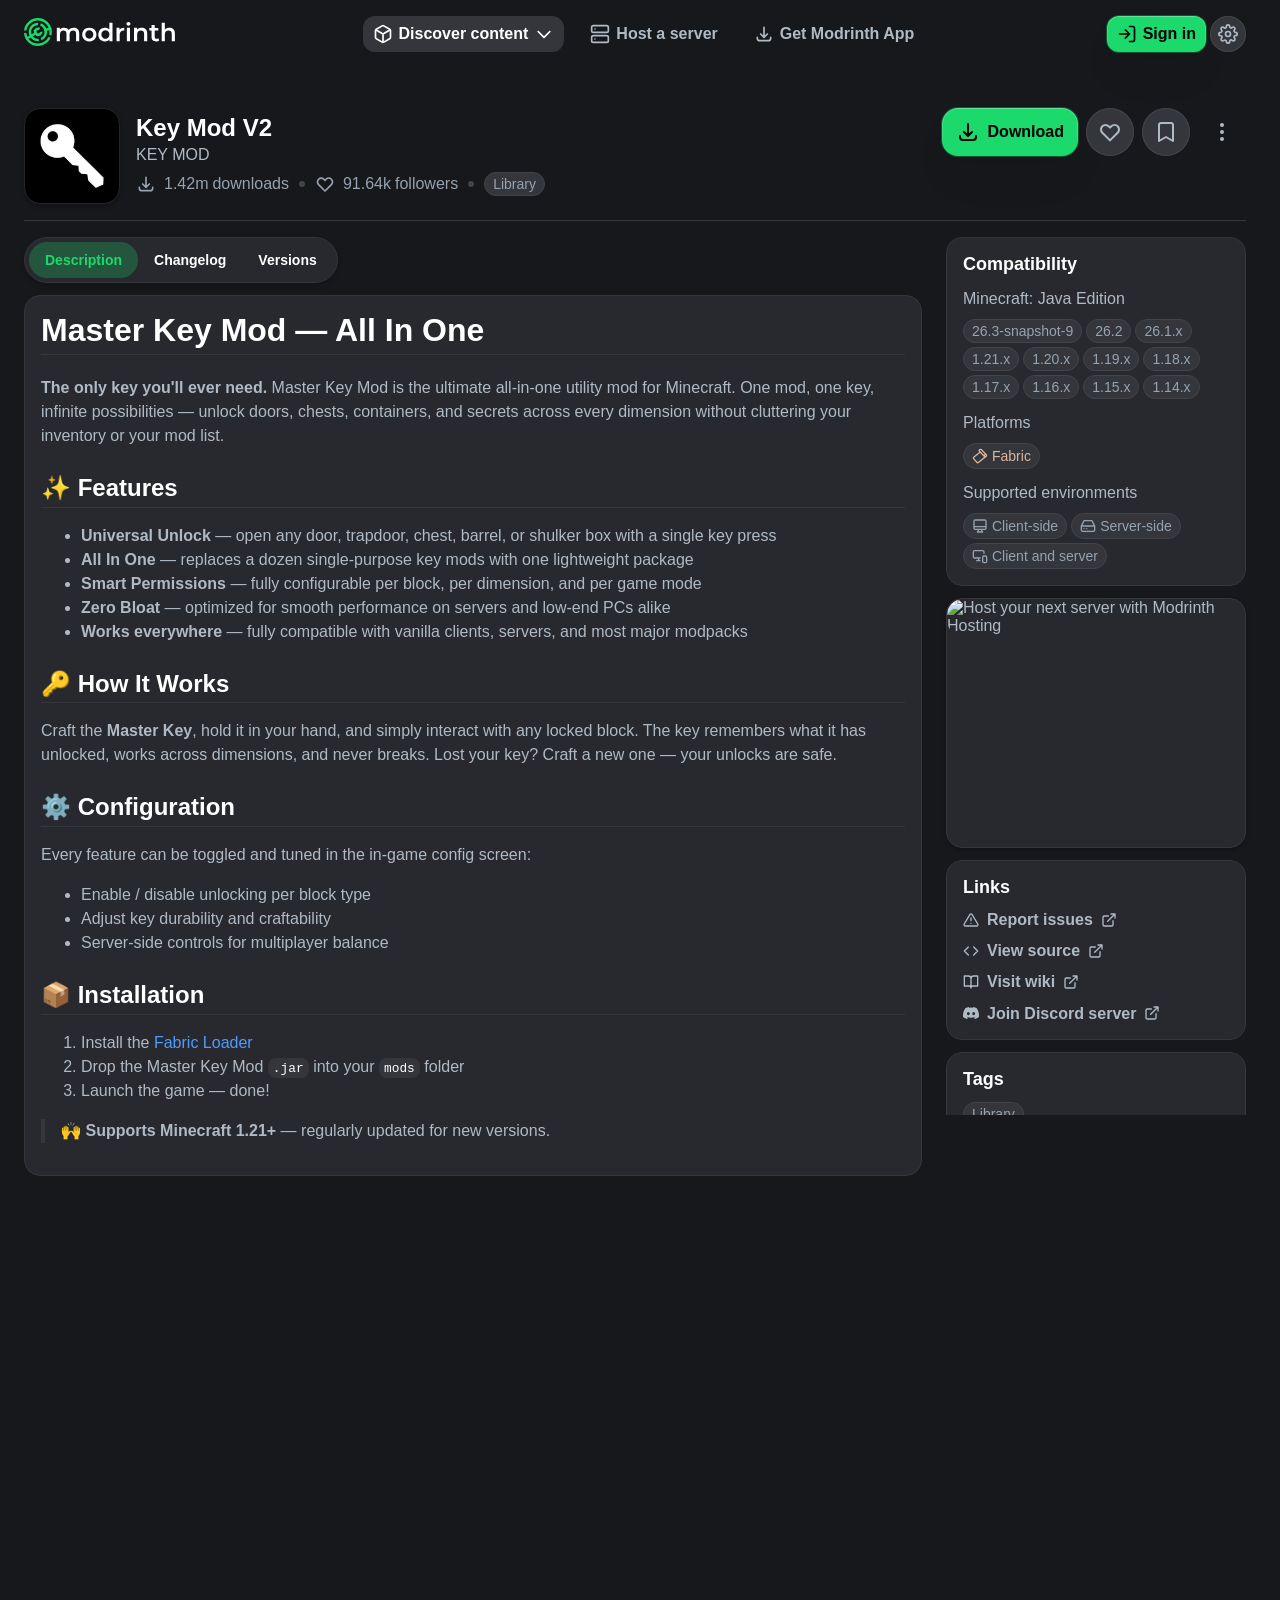
==== commit 6871cab6: "Add smooth modal animations, refine shape" ====
--- a/index.html
+++ b/index.html
@@ -166,7 +166,7 @@
 <meta name="twitter:site" content="@modrinth">
 <meta name="robots" content="all"><meta name="sentry-trace" content="f80a73fc93a4468db8ee5e5b06b870c0-b2966f156ccbee49-0"/>
 <meta name="baggage" content="sentry-environment=production,sentry-release=56dba8ccc290f4cf6bec72ffd4f783e391ca87cf,sentry-public_key=9cf8f56ab7055ab6b1042fad535f2a44,sentry-trace_id=f80a73fc93a4468db8ee5e5b06b870c0,sentry-org_id=485889,sentry-sampled=false,sentry-sample_rand=0.16749889044801713,sentry-sample_rate=0.0001"/></head><body><!--teleport start anchor--><!----><!--teleport anchor--><!--teleport start anchor--><!----><!--teleport anchor--><!--teleport start anchor--><!----><!--teleport anchor--><!--teleport start anchor--><!----><!--teleport anchor--><!--teleport start anchor--><!----><!--teleport anchor--><!--teleport start anchor--><!----><!--teleport anchor--><!--teleport start anchor--><!----><!--teleport anchor--><!--teleport start anchor--><!----><!--teleport anchor--><!--teleport start anchor--><!----><!--teleport anchor--><!--teleport start anchor--><!----><!--teleport anchor--><div id="__nuxt"><!--[--><div class="pointer-events-none fixed inset-0 z-[-1]">
-<div id="fixed-background-teleport" class="relative"></div></div><div class="pointer-events-none absolute inset-0 z-[-1]"><div id="absolute-background-teleport" class="relative"></div></div><div class="pride-backdrop pointer-events-none absolute inset-0 z-[-1]"></div><div class="pointer-events-none absolute inset-0 z-50"><div style="--_r-count:0;" class="over-the-top-random-animation"><div><div class="animation-ring-3 flex items-center justify-center rounded-full border-4 border-solid border-brand bg-brand-highlight opacity-40"></div><div class="animation-ring-2 flex items-center justify-center rounded-full border-4 border-solid border-brand bg-brand-highlight opacity-60"></div><div class="animation-ring-1 flex items-center justify-center rounded-full border-4 border-solid border-brand bg-brand-highlight text-9xl font-extrabold text-contrast"> ? </div></div></div></div><div class="layout"><!----><!----><!----><!----><!----><!----><!----><!----><!----><header class="desktop-only relative z-[5] mx-auto grid max-w-[1280px] grid-cols-[1fr_auto] items-center gap-2 px-6 py-4 lg:grid-cols-[auto_1fr_auto]"><div><a href="/" class="group hover:brightness-[--hover-brightness] focus-visible:brightness-[--hover-brightness]" aria-label="Modrinth home page"><svg xmlns="http://www.w3.org/2000/svg" xml:space="preserve" fill-rule="evenodd" stroke-linejoin="round" stroke-miterlimit="2" clip-rule="evenodd" viewbox="0 0 3307 593" class="h-7 w-auto text-contrast transition-transform group-active:scale-[0.98]" aria-hidden="true" data-v-e9a225e3><path fill="currentColor" fill-rule="nonzero" d="M1053.02 205.51c35.59 0 64.27 10.1 84.98 30.81 20.72 21.25 31.34 52.05 31.34 93.48v162.53h-66.4V338.3c0-24.96-5.3-43.55-16.46-56.3-11.15-12.22-26.55-18.6-47.27-18.6-22.3 0-40.37 7.45-53.65 21.79-13.27 14.87-20.18 36.11-20.18 63.2v143.94h-66.4V338.3c0-24.96-5.3-43.55-16.46-56.3-11.15-12.22-26.56-18.6-47.27-18.6-22.84 0-40.37 7.45-53.65 21.79-13.27 14.34-20.18 35.58-20.18 63.2v143.94h-66.4V208.7h63.21v36.12c10.63-12.75 23.9-22.3 39.84-29.21 15.93-6.9 33.46-10.1 53.11-10.1 21.25 0 40.37 3.72 56.84 11.69 16.46 8.5 29.21 20.18 38.77 35.59 11.69-14.88 26.56-26.56 45.15-35.06 18.59-7.97 38.77-12.22 61.08-12.22Zm329.84 290.54c-28.68 0-54.7-6.37-77.54-18.59a133.19 133.19 0 0 1-53.65-52.05c-13.28-21.78-19.65-46.74-19.65-74.9 0-28.14 6.37-53.1 19.65-74.88a135.4 135.4 0 0 1 53.65-51.53c22.84-12.21 48.86-18.59 77.54-18.59 29.22 0 55.24 6.38 78.08 18.6 22.84 12.21 40.9 29.74 54.18 51.52 12.75 21.77 19.12 46.74 19.12 74.89s-6.37 53.11-19.12 74.89c-13.28 22.3-31.34 39.83-54.18 52.05-22.84 12.22-48.86 18.6-78.08 18.6Zm0-56.83c24.44 0 44.62-7.97 60.55-24.43 15.94-16.47 23.9-37.72 23.9-64.27 0-26.56-7.96-47.8-23.9-64.27-15.93-16.47-36.11-24.43-60.55-24.43-24.43 0-44.61 7.96-60.02 24.43-15.93 16.46-23.9 37.71-23.9 64.27 0 26.55 7.97 47.8 23.9 64.27 15.4 16.46 35.6 24.43 60.02 24.43Zm491.32-341v394.11h-63.74v-36.65a108.02 108.02 0 0 1-40.37 30.28c-16.46 6.9-34 10.1-53.65 10.1-27.08 0-51.52-5.85-73.3-18.07-21.77-12.21-39.3-29.21-51.52-51.52-12.21-21.78-18.59-47.27-18.59-75.95s6.38-54.18 18.6-75.96c12.21-21.77 29.74-38.77 51.52-50.99 21.77-12.21 46.2-18.06 73.3-18.06 18.59 0 36.11 3.2 51.52 9.56a106.35 106.35 0 0 1 39.83 28.69V98.22h66.4Zm-149.79 341c15.94 0 30.28-3.72 43.03-11.16 12.74-6.9 22.83-17.52 30.27-30.8 7.44-13.28 11.15-29.21 11.15-46.74s-3.71-33.46-11.15-46.74c-7.44-13.28-17.53-23.9-30.27-31.34-12.75-6.9-27.1-10.62-43.03-10.62s-30.27 3.71-43.02 10.62c-12.75 7.43-22.84 18.06-30.28 31.34-7.43 13.28-11.15 29.2-11.15 46.74 0 17.53 3.72 33.46 11.15 46.74 7.44 13.28 17.53 23.9 30.28 30.8 12.75 7.44 27.09 11.16 43.02 11.16Zm298.51-189.09c19.12-29.74 52.58-44.62 100.92-44.62v63.21a84.29 84.29 0 0 0-15.4-1.6c-26.03 0-46.22 7.44-60.56 22.32-14.34 15.4-21.78 37.18-21.78 65.33v137.56h-66.39V208.7h63.2v41.43Zm155.63-41.43h66.39v283.63h-66.4V208.7Zm33.46-46.74c-12.22 0-22.31-3.72-30.28-11.68a37.36 37.36 0 0 1-12.21-28.16c0-11.15 4.25-20.71 12.21-28.68 7.97-7.43 18.06-11.15 30.28-11.15 12.21 0 22.3 3.72 30.27 10.62 7.97 7.44 12.22 16.47 12.22 27.62 0 11.69-3.72 21.25-11.69 29.21-7.96 7.97-18.59 12.22-30.8 12.22Zm279.38 43.55c35.59 0 64.27 10.63 86.05 31.34 21.78 20.72 32.4 52.05 32.4 92.95v162.53h-66.4V338.3c0-24.96-5.84-43.55-17.52-56.3-11.69-12.22-28.15-18.6-49.93-18.6-24.43 0-43.55 7.45-57.9 21.79-14.34 14.87-21.24 36.11-21.24 63.73v143.41h-66.4V208.7h63.21v36.65c11.16-13.28 24.97-22.84 41.43-29.74 16.47-6.9 35.59-10.1 56.3-10.1Zm371.81 271.42a78.34 78.34 0 0 1-28.15 14.34 130.83 130.83 0 0 1-35.6 4.78c-31.33 0-55.23-7.97-72.23-24.43-17-16.47-25.5-39.84-25.5-71.17V263.94h-46.73v-53.11h46.74v-64.8h66.4v64.8h75.95v53.11h-75.96v134.91c0 13.81 3.19 24.43 10.1 31.34 6.9 7.44 16.46 11.15 29.2 11.15 14.88 0 27.1-3.71 37.19-11.68l18.59 47.27Zm214.05-271.42c35.59 0 64.27 10.63 86.05 31.34 21.77 20.72 32.4 52.05 32.4 92.95v162.53h-66.4V338.3c0-24.96-5.84-43.55-17.53-56.3-11.68-12.22-28.15-18.6-49.92-18.6-24.44 0-43.56 7.45-57.9 21.79-14.34 14.87-21.24 36.11-21.24 63.73v143.41h-66.4V98.23h66.4v143.4c11.15-11.68 24.43-20.71 40.9-27.09 15.93-5.84 33.99-9.03 53.64-9.03Z" data-v-e9a225e3></path><g fill="var(--color-brand)" data-v-e9a225e3><path d="m29 424.4 188.2-112.95-17.15-45.48 53.75-55.21 67.93-14.64 19.67 24.21-31.32 31.72-27.3 8.6-19.52 20.05 9.56 26.6 19.4 20.6 27.36-7.28 19.47-21.38 42.51-13.47 12.67 28.5-43.87 53.78-73.5 23.27-32.97-36.7L55.06 467.94C46.1 456.41 35.67 440.08 29 424.4Zm543.03-230.25-149.5 40.32c8.24 21.92 10.95 34.8 13.23 49l149.23-40.26c-2.38-15.94-6.65-32.17-12.96-49.06Z" data-v-e9a225e3></path><path d="M51.28 316.13c10.59 125 115.54 223.3 243.27 223.3 96.51 0 180.02-56.12 219.63-137.46l48.61 16.83c-46.78 101.34-149.35 171.75-268.24 171.75C138.6 590.55 10.71 469.38 0 316.13h51.28ZM.78 265.24C15.86 116.36 141.73 0 294.56 0c162.97 0 295.28 132.31 295.28 295.28 0 26.14-3.4 51.49-9.8 75.63l-48.48-16.78a244.28 244.28 0 0 0 7.15-58.85c0-134.75-109.4-244.15-244.15-244.15-124.58 0-227.49 93.5-242.32 214.11H.8Z" class="ring--large ring" data-v-e9a225e3></path><path d="M293.77 153.17c-78.49.07-142.2 63.83-142.2 142.34 0 78.56 63.79 142.34 142.35 142.34 3.98 0 7.93-.16 11.83-.49l14.22 49.76a194.65 194.65 0 0 1-26.05 1.74c-106.72 0-193.36-86.64-193.36-193.35 0-106.72 86.64-193.35 193.36-193.35 2.64 0 5.28.05 7.9.16l-8.05 50.85Zm58.2-42.13c78.39 24.67 135.3 97.98 135.3 184.47 0 80.07-48.77 148.83-118.2 178.18l-14.17-49.55c48.08-22.85 81.36-71.89 81.36-128.63 0-60.99-38.44-113.07-92.39-133.32l8.1-51.15Z" class="ring--small ring" data-v-e9a225e3></path></g></svg></a></div><div class="gap-4 col-span-2 row-start-2 flex justify-center lg:col-span-1 lg:row-start-auto"><!--[--><!--[--><button data-button type="button" class="relative inline-flex min-w-0 shrink-0 items-center justify-center whitespace-nowrap border-0 no-underline touch-manipulation cursor-pointer select-none transition-[background-color,color,box-shadow,filter,opacity,transform] duration-150 ease-out enabled:active:scale-[0.97] [&amp;:not(:disabled):not([aria-disabled=true]):hover]:brightness-[--hover-brightness] [&amp;:not(:disabled):not([aria-disabled=true]):focus-visible]:brightness-[--hover-brightness] focus-visible:outline-none [&amp;:not(:disabled):not([aria-disabled=true]):focus-visible]:ring-4 [&amp;:not(:disabled):not([aria-disabled=true]):focus-visible]:ring-brand-shadow disabled:cursor-not-allowed disabled:opacity-50 [&amp;[aria-disabled=true]]:cursor-not-allowed [&amp;[aria-disabled=true]]:opacity-50 button-frame--quiet bg-transparent [&amp;&gt;svg]:text-inherit [&amp;:not(:disabled):not([aria-disabled=true]):hover]:bg-surface-4 [&amp;:not(:disabled):not([aria-disabled=true]):focus-visible]:bg-surface-4 h-9 gap-1.5 rounded-xl px-2.5 text-base font-semibold leading-5 [&amp;&gt;svg]:size-5 [&amp;&gt;svg]:min-h-5 [&amp;&gt;svg]:min-w-5 [&amp;&gt;svg]:shrink-0 w-9 !px-0 !rounded-full !w-auto !rounded-xl !px-2.5 !bg-[var(--color-button-bg)] !text-contrast" style="" aria-expanded="false" aria-controls="button-overflow-v-0-0-0-0" aria-haspopup="menu" data-v-23495241 data-v-8c32b7c9><!--[--><!--[--><!--[--><svg xmlns="http://www.w3.org/2000/svg" width="24" height="24" fill="none" stroke="currentColor" stroke-linecap="round" stroke-linejoin="round" stroke-width="2" viewBox="0 0 24 24" aria-hidden="true"><path d="M21 16V8a2 2 0 0 0-1-1.73l-7-4a2 2 0 0 0-2 0l-7 4A2 2 0 0 0 3 8v8a2 2 0 0 0 1 1.73l7 4a2 2 0 0 0 2 0l7-4A2 2 0 0 0 21 16"></path><path d="M3.29 7 12 12l8.71-5M12 22V12"></path></svg><span class="hidden md:contents">Discover content</span><span class="contents md:hidden">Discover</span><svg xmlns="http://www.w3.org/2000/svg" width="24" height="24" fill="none" viewBox="0 0 24 24" aria-hidden="true" class="h-5 w-5"><path stroke="currentColor" stroke-linecap="round" stroke-linejoin="round" stroke-width="2" d="m19 9-7 7-7-7"></path></svg><!--]--><!--]--><!--]--></button><!--teleport start--><!--teleport end--><!--]--><a href="/hosting" class="relative inline-flex min-w-0 shrink-0 items-center justify-center whitespace-nowrap border-0 no-underline touch-manipulation cursor-pointer select-none transition-[background-color,color,box-shadow,filter,opacity,transform] duration-150 ease-out enabled:active:scale-[0.97] [&amp;:not(:disabled):not([aria-disabled=true]):hover]:brightness-[--hover-brightness] [&amp;:not(:disabled):not([aria-disabled=true]):focus-visible]:brightness-[--hover-brightness] focus-visible:outline-none [&amp;:not(:disabled):not([aria-disabled=true]):focus-visible]:ring-4 [&amp;:not(:disabled):not([aria-disabled=true]):focus-visible]:ring-brand-shadow disabled:cursor-not-allowed disabled:opacity-50 [&amp;[aria-disabled=true]]:cursor-not-allowed [&amp;[aria-disabled=true]]:opacity-50 button-frame--quiet bg-transparent [&amp;&gt;svg]:text-inherit [&amp;:not(:disabled):not([aria-disabled=true]):hover]:bg-surface-4 [&amp;:not(:disabled):not([aria-disabled=true]):focus-visible]:bg-surface-4 h-9 gap-1.5 rounded-xl px-2.5 text-base font-semibold leading-5 [&amp;&gt;svg]:size-5 [&amp;&gt;svg]:min-h-5 [&amp;&gt;svg]:min-w-5 [&amp;&gt;svg]:shrink-0" data-button style="" data-v-8c32b7c9><!--[--><!--[--><svg xmlns="http://www.w3.org/2000/svg" width="24" height="24" fill="none" stroke="currentColor" stroke-linecap="round" stroke-linejoin="round" stroke-width="2" class="lucide lucide-server" viewBox="0 0 24 24" aria-hidden="true"><rect width="20" height="8" x="2" y="2" rx="2" ry="2"></rect><rect width="20" height="8" x="2" y="14" rx="2" ry="2"></rect><path d="M6 6h.01M6 18h.01"></path></svg> Host a server<!--]--><!--]--></a><a href="/app" class="relative inline-flex min-w-0 shrink-0 items-center justify-center whitespace-nowrap border-0 no-underline touch-manipulation cursor-pointer select-none transition-[background-color,color,box-shadow,filter,opacity,transform] duration-150 ease-out enabled:active:scale-[0.97] [&amp;:not(:disabled):not([aria-disabled=true]):hover]:brightness-[--hover-brightness] [&amp;:not(:disabled):not([aria-disabled=true]):focus-visible]:brightness-[--hover-brightness] focus-visible:outline-none [&amp;:not(:disabled):not([aria-disabled=true]):focus-visible]:ring-4 [&amp;:not(:disabled):not([aria-disabled=true]):focus-visible]:ring-brand-shadow disabled:cursor-not-allowed disabled:opacity-50 [&amp;[aria-disabled=true]]:cursor-not-allowed [&amp;[aria-disabled=true]]:opacity-50 button-frame--quiet bg-transparent [&amp;&gt;svg]:text-inherit [&amp;:not(:disabled):not([aria-disabled=true]):hover]:bg-surface-4 [&amp;:not(:disabled):not([aria-disabled=true]):focus-visible]:bg-surface-4 h-9 gap-1.5 rounded-xl px-2.5 text-base font-semibold leading-5 [&amp;&gt;svg]:size-5 [&amp;&gt;svg]:min-h-5 [&amp;&gt;svg]:min-w-5 [&amp;&gt;svg]:shrink-0" data-button style="" data-v-8c32b7c9><!--[--><!--[--><svg xmlns="http://www.w3.org/2000/svg" fill="none" stroke="currentColor" stroke-width="2" viewBox="0 0 24 24" aria-hidden="true"><path stroke-linecap="round" stroke-linejoin="round" d="M4 16v1a3 3 0 0 0 3 3h10a3 3 0 0 0 3-3v-1m-4-4-4 4m0 0-4-4m4 4V4"></path></svg><span class="hidden md:contents">Get Modrinth App</span><span class="contents md:hidden">Modrinth App</span><!--]--><!--]--></a><!--]--></div><div class="flex items-center gap-1"><!----><!----><!--[--><a href="/auth/sign-in?redirect=/mod/fabric-api" class="relative inline-flex min-w-0 shrink-0 items-center justify-center whitespace-nowrap border-0 no-underline touch-manipulation cursor-pointer select-none transition-[background-color,color,box-shadow,filter,opacity,transform] duration-150 ease-out enabled:active:scale-[0.97] [&amp;:not(:disabled):not([aria-disabled=true]):hover]:brightness-[--hover-brightness] [&amp;:not(:disabled):not([aria-disabled=true]):focus-visible]:brightness-[--hover-brightness] focus-visible:outline-none [&amp;:not(:disabled):not([aria-disabled=true]):focus-visible]:ring-4 [&amp;:not(:disabled):not([aria-disabled=true]):focus-visible]:ring-brand-shadow disabled:cursor-not-allowed disabled:opacity-50 [&amp;[aria-disabled=true]]:cursor-not-allowed [&amp;[aria-disabled=true]]:opacity-50 button-frame--colored bg-[--button-color] text-[var(--color-accent-contrast)] [&amp;&gt;svg]:text-inherit h-9 gap-1.5 rounded-xl px-2.5 text-base font-semibold leading-5 [&amp;&gt;svg]:size-5 [&amp;&gt;svg]:min-h-5 [&amp;&gt;svg]:min-w-5 [&amp;&gt;svg]:shrink-0" data-button style="--button-color:var(--color-brand);" data-v-8c32b7c9><!--[--><!--[--><svg xmlns="http://www.w3.org/2000/svg" width="24" height="24" fill="none" stroke="currentColor" stroke-linecap="round" stroke-linejoin="round" stroke-width="2" class="lucide lucide-log-in" viewBox="0 0 24 24" aria-hidden="true"><path d="M15 3h4a2 2 0 0 1 2 2v14a2 2 0 0 1-2 2h-4M10 17l5-5-5-5M15 12H3"></path></svg> Sign in<!--]--><!--]--></a><a href="/settings" class="relative inline-flex min-w-0 shrink-0 items-center justify-center whitespace-nowrap border-0 no-underline touch-manipulation cursor-pointer select-none transition-[background-color,color,box-shadow,filter,opacity,transform] duration-150 ease-out enabled:active:scale-[0.97] [&amp;:not(:disabled):not([aria-disabled=true]):hover]:brightness-[--hover-brightness] [&amp;:not(:disabled):not([aria-disabled=true]):focus-visible]:brightness-[--hover-brightness] focus-visible:outline-none [&amp;:not(:disabled):not([aria-disabled=true]):focus-visible]:ring-4 [&amp;:not(:disabled):not([aria-disabled=true]):focus-visible]:ring-brand-shadow disabled:cursor-not-allowed disabled:opacity-50 [&amp;[aria-disabled=true]]:cursor-not-allowed [&amp;[aria-disabled=true]]:opacity-50 button-frame--base bg-surface-4 text-contrast [&amp;&gt;svg]:text-primary h-9 gap-1.5 rounded-xl px-2.5 text-base font-semibold leading-5 [&amp;&gt;svg]:size-5 [&amp;&gt;svg]:min-h-5 [&amp;&gt;svg]:min-w-5 [&amp;&gt;svg]:shrink-0 !w-9 !rounded-full !px-0" data-button style="" data-v-8c32b7c9><!--[--><!--[--><svg xmlns="http://www.w3.org/2000/svg" width="24" height="24" fill="none" stroke="currentColor" stroke-linecap="round" stroke-linejoin="round" stroke-width="2" viewBox="0 0 24 24" aria-label="Settings"><circle cx="12" cy="12" r="3"></circle><path d="M19.4 15a1.65 1.65 0 0 0 .33 1.82l.06.06a2 2 0 0 1 0 2.83 2 2 0 0 1-2.83 0l-.06-.06a1.65 1.65 0 0 0-1.82-.33 1.65 1.65 0 0 0-1 1.51V21a2 2 0 0 1-2 2 2 2 0 0 1-2-2v-.09A1.65 1.65 0 0 0 9 19.4a1.65 1.65 0 0 0-1.82.33l-.06.06a2 2 0 0 1-2.83 0 2 2 0 0 1 0-2.83l.06-.06a1.65 1.65 0 0 0 .33-1.82 1.65 1.65 0 0 0-1.51-1H3a2 2 0 0 1-2-2 2 2 0 0 1 2-2h.09A1.65 1.65 0 0 0 4.6 9a1.65 1.65 0 0 0-.33-1.82l-.06-.06a2 2 0 0 1 0-2.83 2 2 0 0 1 2.83 0l.06.06a1.65 1.65 0 0 0 1.82.33H9a1.65 1.65 0 0 0 1-1.51V3a2 2 0 0 1 2-2 2 2 0 0 1 2 2v.09a1.65 1.65 0 0 0 1 1.51 1.65 1.65 0 0 0 1.82-.33l.06-.06a2 2 0 0 1 2.83 0 2 2 0 0 1 0 2.83l-.06.06a1.65 1.65 0 0 0-.33 1.82V9a1.65 1.65 0 0 0 1.51 1H21a2 2 0 0 1 2 2 2 2 0 0 1-2 2h-.09a1.65 1.65 0 0 0-1.51 1"></path></svg><!--]--><!--]--></a><!--]--></div></header><header class="mobile-navigation mobile-only"><div class="nav-menu nav-menu-browse"><div class="links cascade-links"><!--[--><a href="/discover/mods" class="relative inline-flex min-w-0 shrink-0 items-center justify-center whitespace-nowrap border-0 no-underline touch-manipulation cursor-pointer select-none transition-[background-color,color,box-shadow,filter,opacity,transform] duration-150 ease-out enabled:active:scale-[0.97] [&amp;:not(:disabled):not([aria-disabled=true]):hover]:brightness-[--hover-brightness] [&amp;:not(:disabled):not([aria-disabled=true]):focus-visible]:brightness-[--hover-brightness] focus-visible:outline-none [&amp;:not(:disabled):not([aria-disabled=true]):focus-visible]:ring-4 [&amp;:not(:disabled):not([aria-disabled=true]):focus-visible]:ring-brand-shadow disabled:cursor-not-allowed disabled:opacity-50 [&amp;[aria-disabled=true]]:cursor-not-allowed [&amp;[aria-disabled=true]]:opacity-50 button-frame--base bg-surface-4 text-contrast [&amp;&gt;svg]:text-primary h-9 gap-1.5 rounded-xl px-2.5 text-base font-semibold leading-5 [&amp;&gt;svg]:size-5 [&amp;&gt;svg]:min-h-5 [&amp;&gt;svg]:min-w-5 [&amp;&gt;svg]:shrink-0 !h-auto !whitespace-normal" data-button style="" data-v-8c32b7c9><!--[--><!--[-->Mods<!--]--><!--]--></a><a href="/discover/resourcepacks" class="relative inline-flex min-w-0 shrink-0 items-center justify-center whitespace-nowrap border-0 no-underline touch-manipulation cursor-pointer select-none transition-[background-color,color,box-shadow,filter,opacity,transform] duration-150 ease-out enabled:active:scale-[0.97] [&amp;:not(:disabled):not([aria-disabled=true]):hover]:brightness-[--hover-brightness] [&amp;:not(:disabled):not([aria-disabled=true]):focus-visible]:brightness-[--hover-brightness] focus-visible:outline-none [&amp;:not(:disabled):not([aria-disabled=true]):focus-visible]:ring-4 [&amp;:not(:disabled):not([aria-disabled=true]):focus-visible]:ring-brand-shadow disabled:cursor-not-allowed disabled:opacity-50 [&amp;[aria-disabled=true]]:cursor-not-allowed [&amp;[aria-disabled=true]]:opacity-50 button-frame--base bg-surface-4 text-contrast [&amp;&gt;svg]:text-primary h-9 gap-1.5 rounded-xl px-2.5 text-base font-semibold leading-5 [&amp;&gt;svg]:size-5 [&amp;&gt;svg]:min-h-5 [&amp;&gt;svg]:min-w-5 [&amp;&gt;svg]:shrink-0 !h-auto !whitespace-normal" data-button style="" data-v-8c32b7c9><!--[--><!--[-->Resource Packs<!--]--><!--]--></a><a href="/discover/datapacks" class="relative inline-flex min-w-0 shrink-0 items-center justify-center whitespace-nowrap border-0 no-underline touch-manipulation cursor-pointer select-none transition-[background-color,color,box-shadow,filter,opacity,transform] duration-150 ease-out enabled:active:scale-[0.97] [&amp;:not(:disabled):not([aria-disabled=true]):hover]:brightness-[--hover-brightness] [&amp;:not(:disabled):not([aria-disabled=true]):focus-visible]:brightness-[--hover-brightness] focus-visible:outline-none [&amp;:not(:disabled):not([aria-disabled=true]):focus-visible]:ring-4 [&amp;:not(:disabled):not([aria-disabled=true]):focus-visible]:ring-brand-shadow disabled:cursor-not-allowed disabled:opacity-50 [&amp;[aria-disabled=true]]:cursor-not-allowed [&amp;[aria-disabled=true]]:opacity-50 button-frame--base bg-surface-4 text-contrast [&amp;&gt;svg]:text-primary h-9 gap-1.5 rounded-xl px-2.5 text-base font-semibold leading-5 [&amp;&gt;svg]:size-5 [&amp;&gt;svg]:min-h-5 [&amp;&gt;svg]:min-w-5 [&amp;&gt;svg]:shrink-0 !h-auto !whitespace-normal" data-button style="" data-v-8c32b7c9><!--[--><!--[-->Data Packs<!--]--><!--]--></a><a href="/discover/shaders" class="relative inline-flex min-w-0 shrink-0 items-center justify-center whitespace-nowrap border-0 no-underline touch-manipulation cursor-pointer select-none transition-[background-color,color,box-shadow,filter,opacity,transform] duration-150 ease-out enabled:active:scale-[0.97] [&amp;:not(:disabled):not([aria-disabled=true]):hover]:brightness-[--hover-brightness] [&amp;:not(:disabled):not([aria-disabled=true]):focus-visible]:brightness-[--hover-brightness] focus-visible:outline-none [&amp;:not(:disabled):not([aria-disabled=true]):focus-visible]:ring-4 [&amp;:not(:disabled):not([aria-disabled=true]):focus-visible]:ring-brand-shadow disabled:cursor-not-allowed disabled:opacity-50 [&amp;[aria-disabled=true]]:cursor-not-allowed [&amp;[aria-disabled=true]]:opacity-50 button-frame--base bg-surface-4 text-contrast [&amp;&gt;svg]:text-primary h-9 gap-1.5 rounded-xl px-2.5 text-base font-semibold leading-5 [&amp;&gt;svg]:size-5 [&amp;&gt;svg]:min-h-5 [&amp;&gt;svg]:min-w-5 [&amp;&gt;svg]:shrink-0 !h-auto !whitespace-normal" data-button style="" data-v-8c32b7c9><!--[--><!--[-->Shaders<!--]--><!--]--></a><a href="/discover/modpacks" class="relative inline-flex min-w-0 shrink-0 items-center justify-center whitespace-nowrap border-0 no-underline touch-manipulation cursor-pointer select-none transition-[background-color,color,box-shadow,filter,opacity,transform] duration-150 ease-out enabled:active:scale-[0.97] [&amp;:not(:disabled):not([aria-disabled=true]):hover]:brightness-[--hover-brightness] [&amp;:not(:disabled):not([aria-disabled=true]):focus-visible]:brightness-[--hover-brightness] focus-visible:outline-none [&amp;:not(:disabled):not([aria-disabled=true]):focus-visible]:ring-4 [&amp;:not(:disabled):not([aria-disabled=true]):focus-visible]:ring-brand-shadow disabled:cursor-not-allowed disabled:opacity-50 [&amp;[aria-disabled=true]]:cursor-not-allowed [&amp;[aria-disabled=true]]:opacity-50 button-frame--base bg-surface-4 text-contrast [&amp;&gt;svg]:text-primary h-9 gap-1.5 rounded-xl px-2.5 text-base font-semibold leading-5 [&amp;&gt;svg]:size-5 [&amp;&gt;svg]:min-h-5 [&amp;&gt;svg]:min-w-5 [&amp;&gt;svg]:shrink-0 !h-auto !whitespace-normal" data-button style="" data-v-8c32b7c9><!--[--><!--[-->Modpacks<!--]--><!--]--></a><a href="/discover/plugins" class="relative inline-flex min-w-0 shrink-0 items-center justify-center whitespace-nowrap border-0 no-underline touch-manipulation cursor-pointer select-none transition-[background-color,color,box-shadow,filter,opacity,transform] duration-150 ease-out enabled:active:scale-[0.97] [&amp;:not(:disabled):not([aria-disabled=true]):hover]:brightness-[--hover-brightness] [&amp;:not(:disabled):not([aria-disabled=true]):focus-visible]:brightness-[--hover-brightness] focus-visible:outline-none [&amp;:not(:disabled):not([aria-disabled=true]):focus-visible]:ring-4 [&amp;:not(:disabled):not([aria-disabled=true]):focus-visible]:ring-brand-shadow disabled:cursor-not-allowed disabled:opacity-50 [&amp;[aria-disabled=true]]:cursor-not-allowed [&amp;[aria-disabled=true]]:opacity-50 button-frame--base bg-surface-4 text-contrast [&amp;&gt;svg]:text-primary h-9 gap-1.5 rounded-xl px-2.5 text-base font-semibold leading-5 [&amp;&gt;svg]:size-5 [&amp;&gt;svg]:min-h-5 [&amp;&gt;svg]:min-w-5 [&amp;&gt;svg]:shrink-0 !h-auto !whitespace-normal" data-button style="" data-v-8c32b7c9><!--[--><!--[-->Plugins<!--]--><!--]--></a><a href="/discover/servers" class="relative inline-flex min-w-0 shrink-0 items-center justify-center whitespace-nowrap border-0 no-underline touch-manipulation cursor-pointer select-none transition-[background-color,color,box-shadow,filter,opacity,transform] duration-150 ease-out enabled:active:scale-[0.97] [&amp;:not(:disabled):not([aria-disabled=true]):hover]:brightness-[--hover-brightness] [&amp;:not(:disabled):not([aria-disabled=true]):focus-visible]:brightness-[--hover-brightness] focus-visible:outline-none [&amp;:not(:disabled):not([aria-disabled=true]):focus-visible]:ring-4 [&amp;:not(:disabled):not([aria-disabled=true]):focus-visible]:ring-brand-shadow disabled:cursor-not-allowed disabled:opacity-50 [&amp;[aria-disabled=true]]:cursor-not-allowed [&amp;[aria-disabled=true]]:opacity-50 button-frame--base bg-surface-4 text-contrast [&amp;&gt;svg]:text-primary h-9 gap-1.5 rounded-xl px-2.5 text-base font-semibold leading-5 [&amp;&gt;svg]:size-5 [&amp;&gt;svg]:min-h-5 [&amp;&gt;svg]:min-w-5 [&amp;&gt;svg]:shrink-0 !h-auto !whitespace-normal" data-button style="" data-v-8c32b7c9><!--[--><!--[-->Servers<!--]--><!--]--></a><!--]--></div></div><div class="nav-menu nav-menu-mobile"><div class="account-container"><a href="/auth/sign-in?redirect=/mod/fabric-api" class="relative inline-flex min-w-0 shrink-0 items-center justify-center whitespace-nowrap border-0 no-underline touch-manipulation cursor-pointer select-none transition-[background-color,color,box-shadow,filter,opacity,transform] duration-150 ease-out enabled:active:scale-[0.97] [&amp;:not(:disabled):not([aria-disabled=true]):hover]:brightness-[--hover-brightness] [&amp;:not(:disabled):not([aria-disabled=true]):focus-visible]:brightness-[--hover-brightness] focus-visible:outline-none [&amp;:not(:disabled):not([aria-disabled=true]):focus-visible]:ring-4 [&amp;:not(:disabled):not([aria-disabled=true]):focus-visible]:ring-brand-shadow disabled:cursor-not-allowed disabled:opacity-50 [&amp;[aria-disabled=true]]:cursor-not-allowed [&amp;[aria-disabled=true]]:opacity-50 button-frame--colored bg-[--button-color] text-[var(--color-accent-contrast)] [&amp;&gt;svg]:text-inherit h-9 gap-1.5 rounded-xl px-2.5 text-base font-semibold leading-5 [&amp;&gt;svg]:size-5 [&amp;&gt;svg]:min-h-5 [&amp;&gt;svg]:min-w-5 [&amp;&gt;svg]:shrink-0 !h-auto !whitespace-normal" data-button style="--button-color:var(--color-brand);" data-v-8c32b7c9><!--[--><!--[--><svg xmlns="http://www.w3.org/2000/svg" width="24" height="24" fill="none" stroke="currentColor" stroke-linecap="round" stroke-linejoin="round" stroke-width="2" class="lucide lucide-log-in" viewBox="0 0 24 24" aria-hidden="true"><path d="M15 3h4a2 2 0 0 1 2 2v14a2 2 0 0 1-2 2h-4M10 17l5-5-5-5M15 12H3"></path></svg> Sign in<!--]--><!--]--></a></div><div class="links"><!----><a href="/settings" class="relative inline-flex min-w-0 shrink-0 items-center justify-center whitespace-nowrap border-0 no-underline touch-manipulation cursor-pointer select-none transition-[background-color,color,box-shadow,filter,opacity,transform] duration-150 ease-out enabled:active:scale-[0.97] [&amp;:not(:disabled):not([aria-disabled=true]):hover]:brightness-[--hover-brightness] [&amp;:not(:disabled):not([aria-disabled=true]):focus-visible]:brightness-[--hover-brightness] focus-visible:outline-none [&amp;:not(:disabled):not([aria-disabled=true]):focus-visible]:ring-4 [&amp;:not(:disabled):not([aria-disabled=true]):focus-visible]:ring-brand-shadow disabled:cursor-not-allowed disabled:opacity-50 [&amp;[aria-disabled=true]]:cursor-not-allowed [&amp;[aria-disabled=true]]:opacity-50 button-frame--base bg-surface-4 text-contrast [&amp;&gt;svg]:text-primary h-9 gap-1.5 rounded-xl px-2.5 text-base font-semibold leading-5 [&amp;&gt;svg]:size-5 [&amp;&gt;svg]:min-h-5 [&amp;&gt;svg]:min-w-5 [&amp;&gt;svg]:shrink-0 !h-auto !whitespace-normal" data-button style="" data-v-8c32b7c9><!--[--><!--[--><svg xmlns="http://www.w3.org/2000/svg" width="24" height="24" fill="none" stroke="currentColor" stroke-linecap="round" stroke-linejoin="round" stroke-width="2" viewBox="0 0 24 24" aria-hidden="true"><circle cx="12" cy="12" r="3"></circle><path d="M19.4 15a1.65 1.65 0 0 0 .33 1.82l.06.06a2 2 0 0 1 0 2.83 2 2 0 0 1-2.83 0l-.06-.06a1.65 1.65 0 0 0-1.82-.33 1.65 1.65 0 0 0-1 1.51V21a2 2 0 0 1-2 2 2 2 0 0 1-2-2v-.09A1.65 1.65 0 0 0 9 19.4a1.65 1.65 0 0 0-1.82.33l-.06.06a2 2 0 0 1-2.83 0 2 2 0 0 1 0-2.83l.06-.06a1.65 1.65 0 0 0 .33-1.82 1.65 1.65 0 0 0-1.51-1H3a2 2 0 0 1-2-2 2 2 0 0 1 2-2h.09A1.65 1.65 0 0 0 4.6 9a1.65 1.65 0 0 0-.33-1.82l-.06-.06a2 2 0 0 1 0-2.83 2 2 0 0 1 2.83 0l.06.06a1.65 1.65 0 0 0 1.82.33H9a1.65 1.65 0 0 0 1-1.51V3a2 2 0 0 1 2-2 2 2 0 0 1 2 2v.09a1.65 1.65 0 0 0 1 1.51 1.65 1.65 0 0 0 1.82-.33l.06-.06a2 2 0 0 1 2.83 0 2 2 0 0 1 0 2.83l-.06.06a1.65 1.65 0 0 0-.33 1.82V9a1.65 1.65 0 0 0 1.51 1H21a2 2 0 0 1 2 2 2 2 0 0 1-2 2h-.09a1.65 1.65 0 0 0-1.51 1"></path></svg> Settings<!--]--><!--]--></a><button data-button type="button" class="relative inline-flex min-w-0 shrink-0 items-center justify-center whitespace-nowrap border-0 no-underline touch-manipulation cursor-pointer select-none transition-[background-color,color,box-shadow,filter,opacity,transform] duration-150 ease-out enabled:active:scale-[0.97] [&amp;:not(:disabled):not([aria-disabled=true]):hover]:brightness-[--hover-brightness] [&amp;:not(:disabled):not([aria-disabled=true]):focus-visible]:brightness-[--hover-brightness] focus-visible:outline-none [&amp;:not(:disabled):not([aria-disabled=true]):focus-visible]:ring-4 [&amp;:not(:disabled):not([aria-disabled=true]):focus-visible]:ring-brand-shadow disabled:cursor-not-allowed disabled:opacity-50 [&amp;[aria-disabled=true]]:cursor-not-allowed [&amp;[aria-disabled=true]]:opacity-50 button-frame--base bg-surface-4 text-contrast [&amp;&gt;svg]:text-primary h-9 gap-1.5 rounded-xl px-2.5 text-base font-semibold leading-5 [&amp;&gt;svg]:size-5 [&amp;&gt;svg]:min-h-5 [&amp;&gt;svg]:min-w-5 [&amp;&gt;svg]:shrink-0 !h-auto !whitespace-normal" style="" data-v-8c32b7c9><!--[--><!--[--><svg xmlns="http://www.w3.org/2000/svg" fill="none" stroke="currentColor" stroke-linecap="round" stroke-linejoin="round" stroke-width="2" viewBox="0 0 24 24" class="icon"><circle cx="12" cy="12" r="5"></circle><path d="M12 1v2M12 21v2M4.22 4.22l1.42 1.42M18.36 18.36l1.42 1.42M1 12h2M21 12h2M4.22 19.78l1.42-1.42M18.36 5.64l1.42-1.42"></path></svg><span class="dropdown-item__text">Change theme</span><!--]--><!--]--></button></div></div><div class="mobile-navbar"><a href="/" class="relative inline-flex min-w-0 shrink-0 items-center justify-center whitespace-nowrap border-0 no-underline touch-manipulation cursor-pointer select-none transition-[background-color,color,box-shadow,filter,opacity,transform] duration-150 ease-out enabled:active:scale-[0.97] [&amp;:not(:disabled):not([aria-disabled=true]):hover]:brightness-[--hover-brightness] [&amp;:not(:disabled):not([aria-disabled=true]):focus-visible]:brightness-[--hover-brightness] focus-visible:outline-none [&amp;:not(:disabled):not([aria-disabled=true]):focus-visible]:ring-4 [&amp;:not(:disabled):not([aria-disabled=true]):focus-visible]:ring-brand-shadow disabled:cursor-not-allowed disabled:opacity-50 [&amp;[aria-disabled=true]]:cursor-not-allowed [&amp;[aria-disabled=true]]:opacity-50 button-frame--quiet bg-transparent [&amp;&gt;svg]:text-inherit [&amp;:not(:disabled):not([aria-disabled=true]):hover]:!brightness-100 [&amp;:not(:disabled):not([aria-disabled=true]):focus-visible]:!brightness-100 h-9 gap-1.5 rounded-xl px-2.5 text-base font-semibold leading-5 [&amp;&gt;svg]:size-5 [&amp;&gt;svg]:min-h-5 [&amp;&gt;svg]:min-w-5 [&amp;&gt;svg]:shrink-0 tab !h-auto !rounded-none !px-0" data-button style="" title="Home" aria-label="Home" data-v-8c32b7c9><!--[--><!--[--><svg xmlns="http://www.w3.org/2000/svg" width="24" height="24" fill="none" stroke="currentColor" stroke-linecap="round" stroke-linejoin="round" stroke-width="2" viewBox="0 0 24 24" aria-hidden="true"><path d="m3 9 9-7 9 7v11a2 2 0 0 1-2 2H5a2 2 0 0 1-2-2z"></path><path d="M9 22V12h6v10"></path></svg><!--]--><!--]--></a><button data-button type="button" class="relative inline-flex min-w-0 shrink-0 items-center justify-center whitespace-nowrap border-0 no-underline touch-manipulation cursor-pointer select-none transition-[background-color,color,box-shadow,filter,opacity,transform] duration-150 ease-out enabled:active:scale-[0.97] [&amp;:not(:disabled):not([aria-disabled=true]):hover]:brightness-[--hover-brightness] [&amp;:not(:disabled):not([aria-disabled=true]):focus-visible]:brightness-[--hover-brightness] focus-visible:outline-none [&amp;:not(:disabled):not([aria-disabled=true]):focus-visible]:ring-4 [&amp;:not(:disabled):not([aria-disabled=true]):focus-visible]:ring-brand-shadow disabled:cursor-not-allowed disabled:opacity-50 [&amp;[aria-disabled=true]]:cursor-not-allowed [&amp;[aria-disabled=true]]:opacity-50 button-frame--quiet bg-transparent [&amp;&gt;svg]:text-inherit [&amp;:not(:disabled):not([aria-disabled=true]):hover]:!brightness-100 [&amp;:not(:disabled):not([aria-disabled=true]):focus-visible]:!brightness-100 h-9 gap-1.5 rounded-xl px-2.5 text-base font-semibold leading-5 [&amp;&gt;svg]:size-5 [&amp;&gt;svg]:min-h-5 [&amp;&gt;svg]:min-w-5 [&amp;&gt;svg]:shrink-0 tab !h-auto !rounded-none !px-0" style="" title="Search" aria-label="Search" data-v-8c32b7c9><!--[--><!--[--><!--[--><svg xmlns="http://www.w3.org/2000/svg" width="24" height="24" fill="none" viewBox="0 0 24 24" aria-hidden="true" class="smaller"><path stroke="currentColor" stroke-linecap="round" stroke-linejoin="round" stroke-width="2" d="m21 21-6-6m2-5a7 7 0 1 1-14 0 7 7 0 0 1 14 0"></path></svg> Search<!--]--><!--]--><!--]--></button><!----><button data-button type="button" class="relative inline-flex min-w-0 shrink-0 items-center justify-center whitespace-nowrap border-0 no-underline touch-manipulation cursor-pointer select-none transition-[background-color,color,box-shadow,filter,opacity,transform] duration-150 ease-out enabled:active:scale-[0.97] [&amp;:not(:disabled):not([aria-disabled=true]):hover]:brightness-[--hover-brightness] [&amp;:not(:disabled):not([aria-disabled=true]):focus-visible]:brightness-[--hover-brightness] focus-visible:outline-none [&amp;:not(:disabled):not([aria-disabled=true]):focus-visible]:ring-4 [&amp;:not(:disabled):not([aria-disabled=true]):focus-visible]:ring-brand-shadow disabled:cursor-not-allowed disabled:opacity-50 [&amp;[aria-disabled=true]]:cursor-not-allowed [&amp;[aria-disabled=true]]:opacity-50 button-frame--quiet bg-transparent [&amp;&gt;svg]:text-inherit [&amp;:not(:disabled):not([aria-disabled=true]):hover]:!brightness-100 [&amp;:not(:disabled):not([aria-disabled=true]):focus-visible]:!brightness-100 h-9 gap-1.5 rounded-xl px-2.5 text-base font-semibold leading-5 [&amp;&gt;svg]:size-5 [&amp;&gt;svg]:min-h-5 [&amp;&gt;svg]:min-w-5 [&amp;&gt;svg]:shrink-0 tab !h-auto !rounded-none !px-0" style="" title="Toggle menu" aria-label="Open menu" data-v-8c32b7c9><!--[--><!--[--><!--[--><svg xmlns="http://www.w3.org/2000/svg" width="24" height="24" fill="none" stroke="currentColor" stroke-linecap="round" stroke-linejoin="round" stroke-width="2" class="feather feather-menu" viewBox="0 0 24 24" aria-hidden="true"><path d="M3 12h18M3 6h18M3 18h18"></path></svg><!--]--><!--]--><!--]--></button></div></header><main class="min-h-[calc(100vh-4.5rem-310.59px)]"><!----><!--teleport start--><!--teleport end--><!--teleport start--><!--teleport end--><!----><!--[--><div></div><span></span><div class="vue-notification-group location-right" data-v-eff43137><!--[--><!--]--></div><div></div><!--teleport start--><!--teleport end--><!--[--><!----><div data-v-1636bf20><!----><div class="animation-hidden over-the-top-download-animation" data-v-1636bf20><div data-v-1636bf20><div class="animation-ring-3 flex items-center justify-center rounded-full border-4 border-solid border-brand bg-brand-highlight opacity-40" data-v-1636bf20></div><div class="animation-ring-2 flex items-center justify-center rounded-full border-4 border-solid border-brand bg-brand-highlight opacity-60" data-v-1636bf20></div><div class="animation-ring-1 flex items-center justify-center rounded-full border-4 border-solid border-brand bg-brand-highlight" data-v-1636bf20><svg xmlns="http://www.w3.org/2000/svg" fill="none" stroke="currentColor" stroke-width="2" viewBox="0 0 24 24" class="h-20 w-20 text-contrast" data-v-1636bf20><path stroke-linecap="round" stroke-linejoin="round" d="M4 16v1a3 3 0 0 0 3 3h10a3 3 0 0 0 3-3v-1m-4-4-4 4m0 0-4-4m4 4V4"></path></svg></div></div></div><!--teleport start--><!--teleport end--><!--teleport start--><!--teleport end--><!--[--><!--teleport start--><!--teleport end--><!--teleport start--><!--teleport end--><!--]--><!----><!----><div class="align-x new-page sidebar" data-v-1636bf20><div class="mt-4 normal-page__header relative mb-4" data-v-1636bf20><div class="mb-6" data-v-1636bf20><!----></div><div class="flex flex-col gap-2 border-0 border-b border-solid border-divider pb-4" data-v-1636bf20><div class="flex flex-wrap items-start gap-4 max-md:flex-col"><div class="flex min-w-0 flex-1 gap-4"><div class="flex shrink-0 items-center gap-4"><!--[--><img class="avatar shrink-0" style="--_size:96px;" src="key.png" alt="Key Mod V2" loading="eager" data-v-b98984ba><!--]--></div><div class="flex min-w-0 flex-1 flex-col justify-center gap-2"><div class="flex flex-col justify-center gap-1.5"><div class="flex flex-wrap items-center gap-2"><h1 class="m-0 min-w-0 max-w-full text-2xl font-semibold leading-none text-contrast">Key Mod V2</h1><!--[--><!--]--></div><p class="line-clamp-2 m-0 max-w-[44rem]"><!--[-->KEY MOD<!--]--></p></div><div class="max-md:hidden"><!--[--><div class="page-header-metadata flex min-w-0 flex-wrap items-center gap-x-[1.625rem] gap-y-2" data-v-466be1d9><!--[--><!--[--><div class="relative flex min-w-0 items-center font-medium leading-none text-secondary text-nowrap" data-page-header-metadata-item><span class="page-header-metadata-item-divider absolute right-full flex h-full w-[1.625rem] items-center justify-center"><div class="min-w-1.5 min-h-1.5 max-h-1.5 max-w-1.5 mx-0.5 rounded-full bg-surface-5 inline-block my-auto align-middle shrink-0"></div></span><div class="inline-flex min-w-0 items-center gap-2 text-inherit"><svg xmlns="http://www.w3.org/2000/svg" fill="none" stroke="currentColor" stroke-width="2" viewBox="0 0 24 24" class="block size-5 shrink-0 text-current" aria-hidden="true"><path stroke-linecap="round" stroke-linejoin="round" d="M4 16v1a3 3 0 0 0 3 3h10a3 3 0 0 0 3-3v-1m-4-4-4 4m0 0-4-4m4 4V4"></path></svg><!--[--><span class="inline-flex items-baseline gap-1"><span>1.42m</span><span>downloads</span></span><!--]--></div></div><div class="relative flex min-w-0 items-center font-medium leading-none text-secondary text-nowrap" data-page-header-metadata-item><span class="page-header-metadata-item-divider absolute right-full flex h-full w-[1.625rem] items-center justify-center"><div class="min-w-1.5 min-h-1.5 max-h-1.5 max-w-1.5 mx-0.5 rounded-full bg-surface-5 inline-block my-auto align-middle shrink-0"></div></span><div class="inline-flex min-w-0 items-center gap-2 text-inherit"><svg xmlns="http://www.w3.org/2000/svg" fill="none" stroke="currentColor" viewBox="0 0 24 24" class="block size-5 shrink-0 text-current" aria-hidden="true"><path stroke-linecap="round" stroke-linejoin="round" stroke-width="2" d="M4.318 6.318a4.5 4.5 0 0 0 0 6.364L12 20.364l7.682-7.682a4.5 4.5 0 0 0-6.364-6.364L12 7.636l-1.318-1.318a4.5 4.5 0 0 0-6.364 0"></path></svg><!--[--><span class="inline-flex items-baseline gap-1"><span>91.64k</span><span>followers</span></span><!--]--></div></div><!--]--><div class="relative flex min-w-0 items-center font-medium leading-none text-secondary text-nowrap !text-wrap hidden md:flex" data-page-header-metadata-item><span class="page-header-metadata-item-divider absolute right-full flex h-full w-[1.625rem] items-center justify-center"><div class="min-w-1.5 min-h-1.5 max-h-1.5 max-w-1.5 mx-0.5 rounded-full bg-surface-5 inline-block my-auto align-middle shrink-0"></div></span><div class="inline-flex min-w-0 items-center gap-2 text-inherit"><!----><!--[--><div class="flex min-w-0 flex-wrap gap-2"><!--[--><!--[--><button class="bg-[--_bg-color,var(--color-button-bg)] text-nowrap border-[--_bg-color,var(--surface-5)] border-[1px] border-solid px-2 py-1 leading-none rounded-full font-normal text-sm inline-flex items-center gap-1 text-[--_color,var(--color-secondary)] [&amp;&gt;svg]:shrink-0 [&amp;&gt;svg]:h-4 [&amp;&gt;svg]:w-4 transition-transform active:scale-[0.95] cursor-pointer hover:underline"><!--[-->Library<!--]--></button><!--]--><!--]--></div><!--]--></div></div><!--]--></div><!--]--></div></div></div><!--[--><div class="flex flex-wrap items-center gap-2"><!--[--><!--[--><!----><!----><div class="hidden sm:contents" data-v-1636bf20><button data-button type="button" class="relative inline-flex min-w-0 shrink-0 items-center justify-center whitespace-nowrap border-0 no-underline touch-manipulation cursor-pointer select-none transition-[background-color,color,box-shadow,filter,opacity,transform] duration-150 ease-out enabled:active:scale-[0.97] [&amp;:not(:disabled):not([aria-disabled=true]):hover]:brightness-[--hover-brightness] [&amp;:not(:disabled):not([aria-disabled=true]):focus-visible]:brightness-[--hover-brightness] focus-visible:outline-none [&amp;:not(:disabled):not([aria-disabled=true]):focus-visible]:ring-4 [&amp;:not(:disabled):not([aria-disabled=true]):focus-visible]:ring-brand-shadow disabled:cursor-not-allowed disabled:opacity-50 [&amp;[aria-disabled=true]]:cursor-not-allowed [&amp;[aria-disabled=true]]:opacity-50 button-frame--colored bg-[--button-color] text-[var(--color-accent-contrast)] [&amp;&gt;svg]:text-inherit h-12 gap-2 rounded-2xl px-3.5 text-base font-extrabold leading-5 [&amp;&gt;svg]:size-6 [&amp;&gt;svg]:min-h-6 [&amp;&gt;svg]:min-w-6 [&amp;&gt;svg]:shrink-0" style="--button-color:var(--color-brand);" data-v-1636bf20 data-v-8c32b7c9><!--[--><!--[--><svg xmlns="http://www.w3.org/2000/svg" fill="none" stroke="currentColor" stroke-width="2" viewBox="0 0 24 24" data-v-1636bf20><path stroke-linecap="round" stroke-linejoin="round" d="M4 16v1a3 3 0 0 0 3 3h10a3 3 0 0 0 3-3v-1m-4-4-4 4m0 0-4-4m4 4V4"></path></svg> Download<!--]--><!--]--></button><!----></div><div class="contents sm:hidden" data-v-1636bf20><button data-button type="button" class="relative inline-flex min-w-0 shrink-0 items-center justify-center whitespace-nowrap border-0 no-underline touch-manipulation cursor-pointer select-none transition-[background-color,color,box-shadow,filter,opacity,transform] duration-150 ease-out enabled:active:scale-[0.97] [&amp;:not(:disabled):not([aria-disabled=true]):hover]:brightness-[--hover-brightness] [&amp;:not(:disabled):not([aria-disabled=true]):focus-visible]:brightness-[--hover-brightness] focus-visible:outline-none [&amp;:not(:disabled):not([aria-disabled=true]):focus-visible]:ring-4 [&amp;:not(:disabled):not([aria-disabled=true]):focus-visible]:ring-brand-shadow disabled:cursor-not-allowed disabled:opacity-50 [&amp;[aria-disabled=true]]:cursor-not-allowed [&amp;[aria-disabled=true]]:opacity-50 button-frame--colored bg-[--button-color] text-[var(--color-accent-contrast)] [&amp;&gt;svg]:text-inherit h-12 gap-2 rounded-2xl px-3.5 text-base font-extrabold leading-5 [&amp;&gt;svg]:size-6 [&amp;&gt;svg]:min-h-6 [&amp;&gt;svg]:min-w-6 [&amp;&gt;svg]:shrink-0 w-12 !px-0 !rounded-full flex sm:hidden" style="--button-color:var(--color-brand);" aria-label="Download" data-v-1636bf20 data-v-8c32b7c9><!--[--><!--[--><svg xmlns="http://www.w3.org/2000/svg" fill="none" stroke="currentColor" stroke-width="2" viewBox="0 0 24 24" data-v-1636bf20><path stroke-linecap="round" stroke-linejoin="round" d="M4 16v1a3 3 0 0 0 3 3h10a3 3 0 0 0 3-3v-1m-4-4-4 4m0 0-4-4m4 4V4"></path></svg><!--]--><!--]--></button></div><!----><!--[--><a href="/auth/sign-in?redirect=/mod/fabric-api" class="relative inline-flex min-w-0 shrink-0 items-center justify-center whitespace-nowrap border-0 no-underline touch-manipulation cursor-pointer select-none transition-[background-color,color,box-shadow,filter,opacity,transform] duration-150 ease-out enabled:active:scale-[0.97] [&amp;:not(:disabled):not([aria-disabled=true]):hover]:brightness-[--hover-brightness] [&amp;:not(:disabled):not([aria-disabled=true]):focus-visible]:brightness-[--hover-brightness] focus-visible:outline-none [&amp;:not(:disabled):not([aria-disabled=true]):focus-visible]:ring-4 [&amp;:not(:disabled):not([aria-disabled=true]):focus-visible]:ring-brand-shadow disabled:cursor-not-allowed disabled:opacity-50 [&amp;[aria-disabled=true]]:cursor-not-allowed [&amp;[aria-disabled=true]]:opacity-50 button-frame--base bg-surface-4 text-contrast [&amp;&gt;svg]:text-primary h-12 gap-2 rounded-2xl px-3.5 text-base font-extrabold leading-5 [&amp;&gt;svg]:size-6 [&amp;&gt;svg]:min-h-6 [&amp;&gt;svg]:min-w-6 [&amp;&gt;svg]:shrink-0 !w-12 !rounded-full !px-0" data-button style="" aria-label="Follow" data-v-1636bf20 data-v-8c32b7c9><!--[--><!--[--><svg xmlns="http://www.w3.org/2000/svg" fill="none" stroke="currentColor" viewBox="0 0 24 24" aria-hidden="true" data-v-1636bf20><path stroke-linecap="round" stroke-linejoin="round" stroke-width="2" d="M4.318 6.318a4.5 4.5 0 0 0 0 6.364L12 20.364l7.682-7.682a4.5 4.5 0 0 0-6.364-6.364L12 7.636l-1.318-1.318a4.5 4.5 0 0 0-6.364 0"></path></svg><!--]--><!--]--></a><!--]--><a href="/auth/sign-in?redirect=/mod/fabric-api" class="relative inline-flex min-w-0 shrink-0 items-center justify-center whitespace-nowrap border-0 no-underline touch-manipulation cursor-pointer select-none transition-[background-color,color,box-shadow,filter,opacity,transform] duration-150 ease-out enabled:active:scale-[0.97] [&amp;:not(:disabled):not([aria-disabled=true]):hover]:brightness-[--hover-brightness] [&amp;:not(:disabled):not([aria-disabled=true]):focus-visible]:brightness-[--hover-brightness] focus-visible:outline-none [&amp;:not(:disabled):not([aria-disabled=true]):focus-visible]:ring-4 [&amp;:not(:disabled):not([aria-disabled=true]):focus-visible]:ring-brand-shadow disabled:cursor-not-allowed disabled:opacity-50 [&amp;[aria-disabled=true]]:cursor-not-allowed [&amp;[aria-disabled=true]]:opacity-50 button-frame--base bg-surface-4 text-contrast [&amp;&gt;svg]:text-primary h-12 gap-2 rounded-2xl px-3.5 text-base font-extrabold leading-5 [&amp;&gt;svg]:size-6 [&amp;&gt;svg]:min-h-6 [&amp;&gt;svg]:min-w-6 [&amp;&gt;svg]:shrink-0 !w-12 !rounded-full !px-0" data-button style="" aria-label="Save" data-v-1636bf20 data-v-ed2ce589 data-v-8c32b7c9><!--[--><!--[--><svg xmlns="http://www.w3.org/2000/svg" width="24" height="24" fill="none" stroke="currentColor" stroke-linecap="round" stroke-linejoin="round" stroke-width="2" class="lucide lucide-bookmark" viewBox="0 0 24 24" aria-hidden="true" data-v-ed2ce589><path d="m19 21-7-4-7 4V5a2 2 0 0 1 2-2h10a2 2 0 0 1 2 2z"></path></svg><!--]--><!--]--></a><!--[--><button data-button type="button" class="relative inline-flex min-w-0 shrink-0 items-center justify-center whitespace-nowrap border-0 no-underline touch-manipulation cursor-pointer select-none transition-[background-color,color,box-shadow,filter,opacity,transform] duration-150 ease-out enabled:active:scale-[0.97] [&amp;:not(:disabled):not([aria-disabled=true]):hover]:brightness-[--hover-brightness] [&amp;:not(:disabled):not([aria-disabled=true]):focus-visible]:brightness-[--hover-brightness] focus-visible:outline-none [&amp;:not(:disabled):not([aria-disabled=true]):focus-visible]:ring-4 [&amp;:not(:disabled):not([aria-disabled=true]):focus-visible]:ring-brand-shadow disabled:cursor-not-allowed disabled:opacity-50 [&amp;[aria-disabled=true]]:cursor-not-allowed [&amp;[aria-disabled=true]]:opacity-50 button-frame--quiet bg-transparent [&amp;&gt;svg]:text-inherit [&amp;:not(:disabled):not([aria-disabled=true]):hover]:bg-surface-4 [&amp;:not(:disabled):not([aria-disabled=true]):focus-visible]:bg-surface-4 h-12 gap-2 rounded-2xl px-3.5 text-base font-extrabold leading-5 [&amp;&gt;svg]:size-6 [&amp;&gt;svg]:min-h-6 [&amp;&gt;svg]:min-w-6 [&amp;&gt;svg]:shrink-0 w-12 !px-0 !rounded-full" style="" aria-expanded="false" aria-controls="button-overflow-v-0-0-0-0-1" aria-haspopup="menu" data-v-23495241 data-v-8c32b7c9><!--[--><!--[--><!--[--><svg xmlns="http://www.w3.org/2000/svg" width="24" height="24" fill="none" stroke="currentColor" stroke-linecap="round" stroke-linejoin="round" stroke-width="2" class="lucide lucide-more-vertical" viewBox="0 0 24 24" data-v-1636bf20><circle cx="12" cy="12" r="1"></circle><circle cx="12" cy="5" r="1"></circle><circle cx="12" cy="19" r="1"></circle></svg><!--]--><!--]--><!--]--></button><!--teleport start--><!--teleport end--><!--]--><!--]--><!--]--></div><!--]--></div><div class="flex justify-between md:hidden"><!--[--><div class="page-header-metadata flex min-w-0 flex-wrap items-center gap-x-[1.625rem] gap-y-2" data-v-466be1d9><!--[--><!--[--><div class="relative flex min-w-0 items-center font-medium leading-none text-secondary text-nowrap" data-page-header-metadata-item><span class="page-header-metadata-item-divider absolute right-full flex h-full w-[1.625rem] items-center justify-center"><div class="min-w-1.5 min-h-1.5 max-h-1.5 max-w-1.5 mx-0.5 rounded-full bg-surface-5 inline-block my-auto align-middle shrink-0"></div></span><div class="inline-flex min-w-0 items-center gap-2 text-inherit"><svg xmlns="http://www.w3.org/2000/svg" fill="none" stroke="currentColor" stroke-width="2" viewBox="0 0 24 24" class="block size-5 shrink-0 text-current" aria-hidden="true"><path stroke-linecap="round" stroke-linejoin="round" d="M4 16v1a3 3 0 0 0 3 3h10a3 3 0 0 0 3-3v-1m-4-4-4 4m0 0-4-4m4 4V4"></path></svg><!--[--><span class="inline-flex items-baseline gap-1"><span>1.42m</span><span>downloads</span></span><!--]--></div></div><div class="relative flex min-w-0 items-center font-medium leading-none text-secondary text-nowrap" data-page-header-metadata-item><span class="page-header-metadata-item-divider absolute right-full flex h-full w-[1.625rem] items-center justify-center"><div class="min-w-1.5 min-h-1.5 max-h-1.5 max-w-1.5 mx-0.5 rounded-full bg-surface-5 inline-block my-auto align-middle shrink-0"></div></span><div class="inline-flex min-w-0 items-center gap-2 text-inherit"><svg xmlns="http://www.w3.org/2000/svg" fill="none" stroke="currentColor" viewBox="0 0 24 24" class="block size-5 shrink-0 text-current" aria-hidden="true"><path stroke-linecap="round" stroke-linejoin="round" stroke-width="2" d="M4.318 6.318a4.5 4.5 0 0 0 0 6.364L12 20.364l7.682-7.682a4.5 4.5 0 0 0-6.364-6.364L12 7.636l-1.318-1.318a4.5 4.5 0 0 0-6.364 0"></path></svg><!--[--><span class="inline-flex items-baseline gap-1"><span>91.64k</span><span>followers</span></span><!--]--></div></div><!--]--><div class="relative flex min-w-0 items-center font-medium leading-none text-secondary text-nowrap !text-wrap hidden md:flex" data-page-header-metadata-item><span class="page-header-metadata-item-divider absolute right-full flex h-full w-[1.625rem] items-center justify-center"><div class="min-w-1.5 min-h-1.5 max-h-1.5 max-w-1.5 mx-0.5 rounded-full bg-surface-5 inline-block my-auto align-middle shrink-0"></div></span><div class="inline-flex min-w-0 items-center gap-2 text-inherit"><!----><!--[--><div class="flex min-w-0 flex-wrap gap-2"><!--[--><!--[--><button class="bg-[--_bg-color,var(--color-button-bg)] text-nowrap border-[--_bg-color,var(--surface-5)] border-[1px] border-solid px-2 py-1 leading-none rounded-full font-normal text-sm inline-flex items-center gap-1 text-[--_color,var(--color-secondary)] [&amp;&gt;svg]:shrink-0 [&amp;&gt;svg]:h-4 [&amp;&gt;svg]:w-4 transition-transform active:scale-[0.95] cursor-pointer hover:underline"><!--[-->Library<!--]--></button><!--]--><!--]--></div><!--]--></div></div><!--]--></div><!--]--></div></div><!----><!----><!----><!----></div><div class="normal-page__sidebar" data-v-1636bf20><!----><div class="flex flex-col gap-3 card flex-card" data-v-1636bf20><h2 class="text-lg m-0">Compatibility</h2><section class="flex flex-col gap-2"><h3 class="text-primary !font-normal text-base m-0">Minecraft: Java Edition</h3><div class="flex flex-wrap gap-1"><!--[--><div class="bg-[--_bg-color,var(--color-button-bg)] text-nowrap border-[--_bg-color,var(--surface-5)] border-[1px] border-solid px-2 py-1 leading-none rounded-full font-normal text-sm inline-flex items-center gap-1 text-[--_color,var(--color-secondary)] [&amp;&gt;svg]:shrink-0 [&amp;&gt;svg]:h-4 [&amp;&gt;svg]:w-4"><!--[-->26.3-snapshot-9<!--]--></div><div class="bg-[--_bg-color,var(--color-button-bg)] text-nowrap border-[--_bg-color,var(--surface-5)] border-[1px] border-solid px-2 py-1 leading-none rounded-full font-normal text-sm inline-flex items-center gap-1 text-[--_color,var(--color-secondary)] [&amp;&gt;svg]:shrink-0 [&amp;&gt;svg]:h-4 [&amp;&gt;svg]:w-4"><!--[-->26.2<!--]--></div><div class="bg-[--_bg-color,var(--color-button-bg)] text-nowrap border-[--_bg-color,var(--surface-5)] border-[1px] border-solid px-2 py-1 leading-none rounded-full font-normal text-sm inline-flex items-center gap-1 text-[--_color,var(--color-secondary)] [&amp;&gt;svg]:shrink-0 [&amp;&gt;svg]:h-4 [&amp;&gt;svg]:w-4"><!--[-->26.1.x<!--]--></div><div class="bg-[--_bg-color,var(--color-button-bg)] text-nowrap border-[--_bg-color,var(--surface-5)] border-[1px] border-solid px-2 py-1 leading-none rounded-full font-normal text-sm inline-flex items-center gap-1 text-[--_color,var(--color-secondary)] [&amp;&gt;svg]:shrink-0 [&amp;&gt;svg]:h-4 [&amp;&gt;svg]:w-4"><!--[-->1.21.x<!--]--></div><div class="bg-[--_bg-color,var(--color-button-bg)] text-nowrap border-[--_bg-color,var(--surface-5)] border-[1px] border-solid px-2 py-1 leading-none rounded-full font-normal text-sm inline-flex items-center gap-1 text-[--_color,var(--color-secondary)] [&amp;&gt;svg]:shrink-0 [&amp;&gt;svg]:h-4 [&amp;&gt;svg]:w-4"><!--[-->1.20.x<!--]--></div><div class="bg-[--_bg-color,var(--color-button-bg)] text-nowrap border-[--_bg-color,var(--surface-5)] border-[1px] border-solid px-2 py-1 leading-none rounded-full font-normal text-sm inline-flex items-center gap-1 text-[--_color,var(--color-secondary)] [&amp;&gt;svg]:shrink-0 [&amp;&gt;svg]:h-4 [&amp;&gt;svg]:w-4"><!--[-->1.19.x<!--]--></div><div class="bg-[--_bg-color,var(--color-button-bg)] text-nowrap border-[--_bg-color,var(--surface-5)] border-[1px] border-solid px-2 py-1 leading-none rounded-full font-normal text-sm inline-flex items-center gap-1 text-[--_color,var(--color-secondary)] [&amp;&gt;svg]:shrink-0 [&amp;&gt;svg]:h-4 [&amp;&gt;svg]:w-4"><!--[-->1.18.x<!--]--></div><div class="bg-[--_bg-color,var(--color-button-bg)] text-nowrap border-[--_bg-color,var(--surface-5)] border-[1px] border-solid px-2 py-1 leading-none rounded-full font-normal text-sm inline-flex items-center gap-1 text-[--_color,var(--color-secondary)] [&amp;&gt;svg]:shrink-0 [&amp;&gt;svg]:h-4 [&amp;&gt;svg]:w-4"><!--[-->1.17.x<!--]--></div><div class="bg-[--_bg-color,var(--color-button-bg)] text-nowrap border-[--_bg-color,var(--surface-5)] border-[1px] border-solid px-2 py-1 leading-none rounded-full font-normal text-sm inline-flex items-center gap-1 text-[--_color,var(--color-secondary)] [&amp;&gt;svg]:shrink-0 [&amp;&gt;svg]:h-4 [&amp;&gt;svg]:w-4"><!--[-->1.16.x<!--]--></div><div class="bg-[--_bg-color,var(--color-button-bg)] text-nowrap border-[--_bg-color,var(--surface-5)] border-[1px] border-solid px-2 py-1 leading-none rounded-full font-normal text-sm inline-flex items-center gap-1 text-[--_color,var(--color-secondary)] [&amp;&gt;svg]:shrink-0 [&amp;&gt;svg]:h-4 [&amp;&gt;svg]:w-4"><!--[-->1.15.x<!--]--></div><div class="bg-[--_bg-color,var(--color-button-bg)] text-nowrap border-[--_bg-color,var(--surface-5)] border-[1px] border-solid px-2 py-1 leading-none rounded-full font-normal text-sm inline-flex items-center gap-1 text-[--_color,var(--color-secondary)] [&amp;&gt;svg]:shrink-0 [&amp;&gt;svg]:h-4 [&amp;&gt;svg]:w-4"><!--[-->1.14.x<!--]--></div><!--]--></div></section><section class="flex flex-col gap-2"><h3 class="text-primary !font-normal text-base m-0">Platforms</h3><div class="flex flex-wrap gap-1"><!--[--><button class="bg-[--_bg-color,var(--color-button-bg)] text-nowrap border-[--_bg-color,var(--surface-5)] border-[1px] border-solid px-2 py-1 leading-none rounded-full font-normal text-sm inline-flex items-center gap-1 text-[--_color,var(--color-secondary)] [&amp;&gt;svg]:shrink-0 [&amp;&gt;svg]:h-4 [&amp;&gt;svg]:w-4 transition-transform active:scale-[0.95] cursor-pointer hover:underline" style="--_color:var(--color-platform-fabric);"><!--[--><svg xmlns="http://www.w3.org/2000/svg" xml:space="preserve" fill-rule="evenodd" stroke-linecap="round" stroke-linejoin="round" clip-rule="evenodd" viewBox="0 0 24 24"><path fill="none" d="M0 0h24v24H0z"></path><path fill="none" stroke="currentColor" stroke-width="23" d="m820 761-85.6-87.6c-4.6-4.7-10.4-9.6-25.9 1-19.9 13.6-8.4 21.9-5.2 25.4 8.2 9 84.1 89 97.2 104 2.5 2.8-20.3-22.5-6.5-39.7 5.4-7 18-12 26-3 6.5 7.3 10.7 18-3.4 29.7-24.7 20.4-102 82.4-127 103-12.5 10.3-28.5 2.3-35.8-6-7.5-8.9-30.6-34.6-51.3-58.2-5.5-6.3-4.1-19.6 2.3-25 35-30.3 91.9-73.8 111.9-90.8" transform="matrix(.08671 0 0 .0867 -49.8 -56)"></path></svg>Fabric<!--]--></button><!--]--></div></section><section class="flex flex-col gap-2"><h3 class="text-primary !font-normal text-base m-0">Supported environments</h3><div class="flex flex-wrap gap-1"><!--[--><div class="bg-[--_bg-color,var(--color-button-bg)] text-nowrap border-[--_bg-color,var(--surface-5)] border-[1px] border-solid px-2 py-1 leading-none rounded-full font-normal text-sm inline-flex items-center gap-1 text-[--_color,var(--color-secondary)] [&amp;&gt;svg]:shrink-0 [&amp;&gt;svg]:h-4 [&amp;&gt;svg]:w-4"><!--[--><svg xmlns="http://www.w3.org/2000/svg" fill="none" stroke="currentColor" viewBox="0 0 24 24"><path stroke-linecap="round" stroke-linejoin="round" stroke-width="2" d="M9.75 17 9 20l-1 1h8l-1-1-.75-3M3 13h18M5 17h14a2 2 0 0 0 2-2V5a2 2 0 0 0-2-2H5a2 2 0 0 0-2 2v10a2 2 0 0 0 2 2"></path></svg> Client-side<!--]--></div><div class="bg-[--_bg-color,var(--color-button-bg)] text-nowrap border-[--_bg-color,var(--surface-5)] border-[1px] border-solid px-2 py-1 leading-none rounded-full font-normal text-sm inline-flex items-center gap-1 text-[--_color,var(--color-secondary)] [&amp;&gt;svg]:shrink-0 [&amp;&gt;svg]:h-4 [&amp;&gt;svg]:w-4"><!--[--><svg xmlns="http://www.w3.org/2000/svg" width="24" height="24" fill="none" stroke="currentColor" stroke-linecap="round" stroke-linejoin="round" stroke-width="2" class="lucide lucide-hard-drive" viewBox="0 0 24 24"><path d="M22 12H2M5.45 5.11 2 12v6a2 2 0 0 0 2 2h16a2 2 0 0 0 2-2v-6l-3.45-6.89A2 2 0 0 0 16.76 4H7.24a2 2 0 0 0-1.79 1.11M6 16h.01M10 16h.01"></path></svg> Server-side<!--]--></div><div class="bg-[--_bg-color,var(--color-button-bg)] text-nowrap border-[--_bg-color,var(--surface-5)] border-[1px] border-solid px-2 py-1 leading-none rounded-full font-normal text-sm inline-flex items-center gap-1 text-[--_color,var(--color-secondary)] [&amp;&gt;svg]:shrink-0 [&amp;&gt;svg]:h-4 [&amp;&gt;svg]:w-4"><!--[--><svg xmlns="http://www.w3.org/2000/svg" width="24" height="24" fill="none" stroke="currentColor" stroke-linecap="round" stroke-linejoin="round" stroke-width="2" class="lucide lucide-monitor-smartphone" viewBox="0 0 24 24"><path d="M18 8V6a2 2 0 0 0-2-2H4a2 2 0 0 0-2 2v7a2 2 0 0 0 2 2h8M10 19v-3.96 3.15M7 19h5"></path><rect width="6" height="10" x="16" y="12" rx="2"></rect></svg> Client and server<!--]--></div><!--]--></div></section></div><div class="wrapper relative mb-3 flex w-full justify-center rounded-2xl" data-v-1636bf20 data-v-bee88a75><a href="/hosting?plan&amp;ref=medal" class="flex max-h-[250px] min-h-[250px] min-w-[300px] max-w-[300px] flex-col gap-4 rounded-[inherit] border border-solid border-surface-4 bg-surface-3" aria-label="Host your next server with Modrinth Hosting" data-v-bee88a75><!--[--><img src="https://cdn-raw.modrinth.com/modrinth-hosting-medal-light.webp" aria-hidden="true" alt="Host your next server with Modrinth Hosting" class="light-image hidden rounded-[inherit]" data-v-bee88a75><img src="https://cdn-raw.modrinth.com/modrinth-hosting-medal-dark.webp" aria-hidden="true" alt="Host your next server with Modrinth Hosting" class="dark-image rounded-[inherit]" data-v-bee88a75><!--]--></a><div class="absolute top-0 flex items-center justify-center overflow-hidden rounded-2xl border border-solid border-surface-4 bg-surface-3" data-v-bee88a75><div id="modrinth-rail-1" data-v-bee88a75></div></div></div><div class="flex flex-col gap-3 card flex-card" data-v-1636bf20><h2 class="text-lg m-0">Links</h2><div class="flex flex-col gap-3 font-semibold [&amp;&gt;a]:flex [&amp;&gt;a]:gap-2 [&amp;&gt;a]:items-center [&amp;&gt;a]:w-fit [&amp;&gt;a]:text-primary [&amp;&gt;a]:leading-[1.2] [&amp;&gt;a:hover]:underline"><a href="https://github.com/FabricMC/fabric/issues" target="_blank" rel="noopener nofollow ugc"><svg xmlns="http://www.w3.org/2000/svg" width="24" height="24" fill="none" stroke="currentColor" stroke-linecap="round" stroke-linejoin="round" stroke-width="2" viewBox="0 0 24 24" aria-hidden="true"><path d="M10.29 3.86 1.82 18a2 2 0 0 0 1.71 3h16.94a2 2 0 0 0 1.71-3L13.71 3.86a2 2 0 0 0-3.42 0M12 9v4M12 17h.01"></path></svg> Report issues <svg xmlns="http://www.w3.org/2000/svg" fill="none" stroke="currentColor" stroke-linecap="round" stroke-linejoin="round" stroke-width="2" viewBox="0 0 24 24" aria-hidden="true" class="external-icon"><path d="M18 13v6a2 2 0 0 1-2 2H5a2 2 0 0 1-2-2V8a2 2 0 0 1 2-2h6M15 3h6v6M10 14 21 3"></path></svg></a><a href="https://github.com/FabricMC/fabric" target="_blank" rel="noopener nofollow ugc"><svg xmlns="http://www.w3.org/2000/svg" width="24" height="24" fill="none" stroke="currentColor" stroke-linecap="round" stroke-linejoin="round" stroke-width="2" viewBox="0 0 24 24" aria-hidden="true"><path d="m16 18 6-6-6-6M8 6l-6 6 6 6"></path></svg> View source <svg xmlns="http://www.w3.org/2000/svg" fill="none" stroke="currentColor" stroke-linecap="round" stroke-linejoin="round" stroke-width="2" viewBox="0 0 24 24" aria-hidden="true" class="external-icon"><path d="M18 13v6a2 2 0 0 1-2 2H5a2 2 0 0 1-2-2V8a2 2 0 0 1 2-2h6M15 3h6v6M10 14 21 3"></path></svg></a><a href="https://fabricmc.net/wiki/" target="_blank" rel="noopener nofollow ugc"><svg xmlns="http://www.w3.org/2000/svg" width="24" height="24" fill="none" stroke="currentColor" stroke-linecap="round" stroke-linejoin="round" stroke-width="2" viewBox="0 0 24 24" aria-hidden="true"><path d="M2 3h6a4 4 0 0 1 4 4v14a3 3 0 0 0-3-3H2zM22 3h-6a4 4 0 0 0-4 4v14a3 3 0 0 1 3-3h7z"></path></svg> Visit wiki <svg xmlns="http://www.w3.org/2000/svg" fill="none" stroke="currentColor" stroke-linecap="round" stroke-linejoin="round" stroke-width="2" viewBox="0 0 24 24" aria-hidden="true" class="external-icon"><path d="M18 13v6a2 2 0 0 1-2 2H5a2 2 0 0 1-2-2V8a2 2 0 0 1 2-2h6M15 3h6v6M10 14 21 3"></path></svg></a><a href="https://discord.gg/v6v4pMv" target="_blank" rel="noopener nofollow ugc"><svg xmlns="http://www.w3.org/2000/svg" viewBox="0 0 24 24" class="shrink" aria-hidden="true"><path fill="currentColor" d="M20.317 4.37a19.8 19.8 0 0 0-4.885-1.515.074.074 0 0 0-.079.037c-.21.375-.444.864-.608 1.25a18.3 18.3 0 0 0-5.487 0 13 13 0 0 0-.617-1.25.08.08 0 0 0-.079-.037A19.7 19.7 0 0 0 3.677 4.37a.1.1 0 0 0-.032.027C.533 9.046-.32 13.58.099 18.057a.08.08 0 0 0 .031.057 19.9 19.9 0 0 0 5.993 3.03.08.08 0 0 0 .084-.028c.462-.63.874-1.295 1.226-1.994a.076.076 0 0 0-.041-.106 13 13 0 0 1-1.872-.892.077.077 0 0 1-.008-.128 10 10 0 0 0 .372-.292.07.07 0 0 1 .077-.01c3.928 1.793 8.18 1.793 12.062 0a.07.07 0 0 1 .078.01c.12.098.246.198.373.292a.077.077 0 0 1-.006.127 12.3 12.3 0 0 1-1.873.892.077.077 0 0 0-.041.107c.36.698.772 1.362 1.225 1.993a.08.08 0 0 0 .084.028 19.8 19.8 0 0 0 6.002-3.03.08.08 0 0 0 .032-.054c.5-5.177-.838-9.674-3.549-13.66a.06.06 0 0 0-.031-.03M8.02 15.33c-1.182 0-2.157-1.085-2.157-2.419 0-1.333.956-2.419 2.157-2.419 1.21 0 2.176 1.096 2.157 2.42 0 1.333-.956 2.418-2.157 2.418m7.975 0c-1.183 0-2.157-1.085-2.157-2.419 0-1.333.955-2.419 2.157-2.419 1.21 0 2.176 1.096 2.157 2.42 0 1.333-.946 2.418-2.157 2.418"></path></svg> Join Discord server <svg xmlns="http://www.w3.org/2000/svg" fill="none" stroke="currentColor" stroke-linecap="round" stroke-linejoin="round" stroke-width="2" viewBox="0 0 24 24" aria-hidden="true" class="external-icon"><path d="M18 13v6a2 2 0 0 1-2 2H5a2 2 0 0 1-2-2V8a2 2 0 0 1 2-2h6M15 3h6v6M10 14 21 3"></path></svg></a><!----><!----><!----><!--[--><!--]--></div></div><div class="flex flex-col gap-3 card flex-card" data-v-1636bf20><h2 class="text-lg m-0">Tags</h2><div class="flex flex-wrap gap-1"><!--[--><button class="bg-[--_bg-color,var(--color-button-bg)] text-nowrap border-[--_bg-color,var(--surface-5)] border-[1px] border-solid px-2 py-1 leading-none rounded-full font-normal text-sm inline-flex items-center gap-1 text-[--_color,var(--color-secondary)] [&amp;&gt;svg]:shrink-0 [&amp;&gt;svg]:h-4 [&amp;&gt;svg]:w-4 transition-transform active:scale-[0.95] cursor-pointer hover:underline"><!--[-->Library<!--]--></button><!--]--></div></div><div class="flex flex-col gap-3 card flex-card" data-v-1636bf20><h2 class="text-lg font-semibold m-0">Creators</h2><div class="flex flex-col gap-3 font-semibold"><!--[--><div class="flex gap-2 items-center"><div class="size-[32px] rounded-full bg-surface-4 animate-pulse"></div><div class="flex flex-col gap-1.5"><div class="w-24 h-4 rounded-full bg-surface-4 animate-pulse"></div><div class="w-16 h-3 rounded-full bg-surface-4 animate-pulse"></div></div></div><div class="flex gap-2 items-center"><div class="size-[32px] rounded-full bg-surface-4 animate-pulse"></div><div class="flex flex-col gap-1.5"><div class="w-24 h-4 rounded-full bg-surface-4 animate-pulse"></div><div class="w-16 h-3 rounded-full bg-surface-4 animate-pulse"></div></div></div><!--]--></div></div><div class="flex flex-col gap-3 card flex-card" data-v-1636bf20><!--teleport start--><!--teleport end--><h2 class="text-lg m-0">Details</h2><div class="flex flex-col gap-3 [&amp;&gt;div&gt;svg]:shrink-0 [&amp;&gt;div&gt;svg]:mt-[1px] [&amp;&gt;div]:flex [&amp;&gt;div]:gap-2 [&amp;&gt;div]:items-start [&amp;&gt;div&gt;div]:min-w-0"><!----><!----><!----><!----><!----><!----><div><svg xmlns="http://www.w3.org/2000/svg" width="24" height="24" fill="none" stroke="currentColor" stroke-linecap="round" stroke-linejoin="round" stroke-width="2" class="lucide lucide-book-text" viewBox="0 0 24 24" aria-hidden="true"><path d="M4 19.5v-15A2.5 2.5 0 0 1 6.5 2H20v20H6.5a2.5 2.5 0 0 1 0-5H20M8 7h6M8 11h8"></path></svg><div><span style="display:contents;"><!--[--><!--[--><!--[-->Licensed <!--]--><!--]--><!--[--><span class="text-link hover:underline cursor-pointer">Apache-2.0</span><!--]--><!--]--></span></div></div><!----><!----><div><svg xmlns="http://www.w3.org/2000/svg" width="24" height="24" fill="none" viewBox="0 0 24 24" aria-hidden="true"><path stroke="currentColor" stroke-linecap="round" stroke-linejoin="round" stroke-width="2" d="M8 7V3m8 4V3m-9 8h10M5 21h14a2 2 0 0 0 2-2V7a2 2 0 0 0-2-2H5a2 2 0 0 0-2 2v12a2 2 0 0 0 2 2"></path></svg><div>Published 6 years ago</div></div><!----><div><svg xmlns="http://www.w3.org/2000/svg" fill="none" stroke="currentColor" stroke-linecap="round" stroke-linejoin="round" stroke-width="2" viewBox="0 0 24 24" aria-hidden="true"><circle cx="12" cy="12" r="4"></circle><path d="M1.05 12H7M17.01 12h5.95"></path></svg><div>Updated 4 days ago</div></div></div></div></div><div class="normal-page__content" data-v-1636bf20><div class="-mx-6 -mt-2 mb-1 overflow-x-auto px-6 py-2" data-v-1636bf20 style="--v583470de:0ms;--v1e6efcdc:0ms;--v1c88568e:0ms;--v356062ad:0ms;" data-v-a5fc4b0f><nav class="relative flex w-fit rounded-full bg-bg-raised p-1 text-xs sm:text-sm font-bold card-shadow border border-solid border-surface-4" data-v-a5fc4b0f><!--[--><a aria-current="page" href="/mod/fabric-api" class="router-link-active router-link-exact-active button-animation z-[1] flex flex-row items-center gap-2 px-4 py-2 focus:rounded-full rounded-full bg-button-bgSelected" style="" data-v-a5fc4b0f><!----><span class="tab-color text-nowrap text-button-textSelected" data-v-a5fc4b0f>Description</span></a><a href="/mod/fabric-api/changelog" class="button-animation z-[1] flex flex-row items-center gap-2 px-4 py-2 focus:rounded-full" style="" data-v-a5fc4b0f><!----><span class="tab-color text-nowrap text-contrast" data-v-a5fc4b0f>Changelog</span></a><a href="/mod/fabric-api/versions" class="button-animation z-[1] flex flex-row items-center gap-2 px-4 py-2 focus:rounded-full" style="" data-v-a5fc4b0f><!----><span class="tab-color text-nowrap text-contrast" data-v-a5fc4b0f>Versions</span></a><!--]--><!----></nav></div><section class="normal-page__content"><div class="card"><div class="markdown-body"><h1>Master Key Mod — All In One</h1>
+<div id="fixed-background-teleport" class="relative"></div></div><div class="pointer-events-none absolute inset-0 z-[-1]"><div id="absolute-background-teleport" class="relative"></div></div><div class="pride-backdrop pointer-events-none absolute inset-0 z-[-1]"></div><div class="pointer-events-none absolute inset-0 z-50"><div style="--_r-count:0;" class="over-the-top-random-animation"><div><div class="animation-ring-3 flex items-center justify-center rounded-full border-4 border-solid border-brand bg-brand-highlight opacity-40"></div><div class="animation-ring-2 flex items-center justify-center rounded-full border-4 border-solid border-brand bg-brand-highlight opacity-60"></div><div class="animation-ring-1 flex items-center justify-center rounded-full border-4 border-solid border-brand bg-brand-highlight text-9xl font-extrabold text-contrast"> ? </div></div></div></div><div class="layout"><!----><!----><!----><!----><!----><!----><!----><!----><!----><header class="desktop-only relative z-[5] mx-auto grid max-w-[1280px] grid-cols-[1fr_auto] items-center gap-2 px-6 py-4 lg:grid-cols-[auto_1fr_auto]"><div><a href="/" class="group hover:brightness-[--hover-brightness] focus-visible:brightness-[--hover-brightness]" aria-label="Modrinth home page"><svg xmlns="http://www.w3.org/2000/svg" xml:space="preserve" fill-rule="evenodd" stroke-linejoin="round" stroke-miterlimit="2" clip-rule="evenodd" viewbox="0 0 3307 593" class="h-7 w-auto text-contrast transition-transform group-active:scale-[0.98]" aria-hidden="true" data-v-e9a225e3><path fill="currentColor" fill-rule="nonzero" d="M1053.02 205.51c35.59 0 64.27 10.1 84.98 30.81 20.72 21.25 31.34 52.05 31.34 93.48v162.53h-66.4V338.3c0-24.96-5.3-43.55-16.46-56.3-11.15-12.22-26.55-18.6-47.27-18.6-22.3 0-40.37 7.45-53.65 21.79-13.27 14.87-20.18 36.11-20.18 63.2v143.94h-66.4V338.3c0-24.96-5.3-43.55-16.46-56.3-11.15-12.22-26.56-18.6-47.27-18.6-22.84 0-40.37 7.45-53.65 21.79-13.27 14.34-20.18 35.58-20.18 63.2v143.94h-66.4V208.7h63.21v36.12c10.63-12.75 23.9-22.3 39.84-29.21 15.93-6.9 33.46-10.1 53.11-10.1 21.25 0 40.37 3.72 56.84 11.69 16.46 8.5 29.21 20.18 38.77 35.59 11.69-14.88 26.56-26.56 45.15-35.06 18.59-7.97 38.77-12.22 61.08-12.22Zm329.84 290.54c-28.68 0-54.7-6.37-77.54-18.59a133.19 133.19 0 0 1-53.65-52.05c-13.28-21.78-19.65-46.74-19.65-74.9 0-28.14 6.37-53.1 19.65-74.88a135.4 135.4 0 0 1 53.65-51.53c22.84-12.21 48.86-18.59 77.54-18.59 29.22 0 55.24 6.38 78.08 18.6 22.84 12.21 40.9 29.74 54.18 51.52 12.75 21.77 19.12 46.74 19.12 74.89s-6.37 53.11-19.12 74.89c-13.28 22.3-31.34 39.83-54.18 52.05-22.84 12.22-48.86 18.6-78.08 18.6Zm0-56.83c24.44 0 44.62-7.97 60.55-24.43 15.94-16.47 23.9-37.72 23.9-64.27 0-26.56-7.96-47.8-23.9-64.27-15.93-16.47-36.11-24.43-60.55-24.43-24.43 0-44.61 7.96-60.02 24.43-15.93 16.46-23.9 37.71-23.9 64.27 0 26.55 7.97 47.8 23.9 64.27 15.4 16.46 35.6 24.43 60.02 24.43Zm491.32-341v394.11h-63.74v-36.65a108.02 108.02 0 0 1-40.37 30.28c-16.46 6.9-34 10.1-53.65 10.1-27.08 0-51.52-5.85-73.3-18.07-21.77-12.21-39.3-29.21-51.52-51.52-12.21-21.78-18.59-47.27-18.59-75.95s6.38-54.18 18.6-75.96c12.21-21.77 29.74-38.77 51.52-50.99 21.77-12.21 46.2-18.06 73.3-18.06 18.59 0 36.11 3.2 51.52 9.56a106.35 106.35 0 0 1 39.83 28.69V98.22h66.4Zm-149.79 341c15.94 0 30.28-3.72 43.03-11.16 12.74-6.9 22.83-17.52 30.27-30.8 7.44-13.28 11.15-29.21 11.15-46.74s-3.71-33.46-11.15-46.74c-7.44-13.28-17.53-23.9-30.27-31.34-12.75-6.9-27.1-10.62-43.03-10.62s-30.27 3.71-43.02 10.62c-12.75 7.43-22.84 18.06-30.28 31.34-7.43 13.28-11.15 29.2-11.15 46.74 0 17.53 3.72 33.46 11.15 46.74 7.44 13.28 17.53 23.9 30.28 30.8 12.75 7.44 27.09 11.16 43.02 11.16Zm298.51-189.09c19.12-29.74 52.58-44.62 100.92-44.62v63.21a84.29 84.29 0 0 0-15.4-1.6c-26.03 0-46.22 7.44-60.56 22.32-14.34 15.4-21.78 37.18-21.78 65.33v137.56h-66.39V208.7h63.2v41.43Zm155.63-41.43h66.39v283.63h-66.4V208.7Zm33.46-46.74c-12.22 0-22.31-3.72-30.28-11.68a37.36 37.36 0 0 1-12.21-28.16c0-11.15 4.25-20.71 12.21-28.68 7.97-7.43 18.06-11.15 30.28-11.15 12.21 0 22.3 3.72 30.27 10.62 7.97 7.44 12.22 16.47 12.22 27.62 0 11.69-3.72 21.25-11.69 29.21-7.96 7.97-18.59 12.22-30.8 12.22Zm279.38 43.55c35.59 0 64.27 10.63 86.05 31.34 21.78 20.72 32.4 52.05 32.4 92.95v162.53h-66.4V338.3c0-24.96-5.84-43.55-17.52-56.3-11.69-12.22-28.15-18.6-49.93-18.6-24.43 0-43.55 7.45-57.9 21.79-14.34 14.87-21.24 36.11-21.24 63.73v143.41h-66.4V208.7h63.21v36.65c11.16-13.28 24.97-22.84 41.43-29.74 16.47-6.9 35.59-10.1 56.3-10.1Zm371.81 271.42a78.34 78.34 0 0 1-28.15 14.34 130.83 130.83 0 0 1-35.6 4.78c-31.33 0-55.23-7.97-72.23-24.43-17-16.47-25.5-39.84-25.5-71.17V263.94h-46.73v-53.11h46.74v-64.8h66.4v64.8h75.95v53.11h-75.96v134.91c0 13.81 3.19 24.43 10.1 31.34 6.9 7.44 16.46 11.15 29.2 11.15 14.88 0 27.1-3.71 37.19-11.68l18.59 47.27Zm214.05-271.42c35.59 0 64.27 10.63 86.05 31.34 21.77 20.72 32.4 52.05 32.4 92.95v162.53h-66.4V338.3c0-24.96-5.84-43.55-17.53-56.3-11.68-12.22-28.15-18.6-49.92-18.6-24.44 0-43.56 7.45-57.9 21.79-14.34 14.87-21.24 36.11-21.24 63.73v143.41h-66.4V98.23h66.4v143.4c11.15-11.68 24.43-20.71 40.9-27.09 15.93-5.84 33.99-9.03 53.64-9.03Z" data-v-e9a225e3></path><g fill="var(--color-brand)" data-v-e9a225e3><path d="m29 424.4 188.2-112.95-17.15-45.48 53.75-55.21 67.93-14.64 19.67 24.21-31.32 31.72-27.3 8.6-19.52 20.05 9.56 26.6 19.4 20.6 27.36-7.28 19.47-21.38 42.51-13.47 12.67 28.5-43.87 53.78-73.5 23.27-32.97-36.7L55.06 467.94C46.1 456.41 35.67 440.08 29 424.4Zm543.03-230.25-149.5 40.32c8.24 21.92 10.95 34.8 13.23 49l149.23-40.26c-2.38-15.94-6.65-32.17-12.96-49.06Z" data-v-e9a225e3></path><path d="M51.28 316.13c10.59 125 115.54 223.3 243.27 223.3 96.51 0 180.02-56.12 219.63-137.46l48.61 16.83c-46.78 101.34-149.35 171.75-268.24 171.75C138.6 590.55 10.71 469.38 0 316.13h51.28ZM.78 265.24C15.86 116.36 141.73 0 294.56 0c162.97 0 295.28 132.31 295.28 295.28 0 26.14-3.4 51.49-9.8 75.63l-48.48-16.78a244.28 244.28 0 0 0 7.15-58.85c0-134.75-109.4-244.15-244.15-244.15-124.58 0-227.49 93.5-242.32 214.11H.8Z" class="ring--large ring" data-v-e9a225e3></path><path d="M293.77 153.17c-78.49.07-142.2 63.83-142.2 142.34 0 78.56 63.79 142.34 142.35 142.34 3.98 0 7.93-.16 11.83-.49l14.22 49.76a194.65 194.65 0 0 1-26.05 1.74c-106.72 0-193.36-86.64-193.36-193.35 0-106.72 86.64-193.35 193.36-193.35 2.64 0 5.28.05 7.9.16l-8.05 50.85Zm58.2-42.13c78.39 24.67 135.3 97.98 135.3 184.47 0 80.07-48.77 148.83-118.2 178.18l-14.17-49.55c48.08-22.85 81.36-71.89 81.36-128.63 0-60.99-38.44-113.07-92.39-133.32l8.1-51.15Z" class="ring--small ring" data-v-e9a225e3></path></g></svg></a></div><div class="gap-4 col-span-2 row-start-2 flex justify-center lg:col-span-1 lg:row-start-auto"><!--[--><!--[--><button data-button type="button" class="relative inline-flex min-w-0 shrink-0 items-center justify-center whitespace-nowrap border-0 no-underline touch-manipulation cursor-pointer select-none transition-[background-color,color,box-shadow,filter,opacity,transform] duration-150 ease-out enabled:active:scale-[0.97] [&amp;:not(:disabled):not([aria-disabled=true]):hover]:brightness-[--hover-brightness] [&amp;:not(:disabled):not([aria-disabled=true]):focus-visible]:brightness-[--hover-brightness] focus-visible:outline-none [&amp;:not(:disabled):not([aria-disabled=true]):focus-visible]:ring-4 [&amp;:not(:disabled):not([aria-disabled=true]):focus-visible]:ring-brand-shadow disabled:cursor-not-allowed disabled:opacity-50 [&amp;[aria-disabled=true]]:cursor-not-allowed [&amp;[aria-disabled=true]]:opacity-50 button-frame--quiet bg-transparent [&amp;&gt;svg]:text-inherit [&amp;:not(:disabled):not([aria-disabled=true]):hover]:bg-surface-4 [&amp;:not(:disabled):not([aria-disabled=true]):focus-visible]:bg-surface-4 h-9 gap-1.5 rounded-xl px-2.5 text-base font-semibold leading-5 [&amp;&gt;svg]:size-5 [&amp;&gt;svg]:min-h-5 [&amp;&gt;svg]:min-w-5 [&amp;&gt;svg]:shrink-0 w-9 !px-0 !rounded-full !w-auto !rounded-xl !px-2.5 !bg-[var(--color-button-bg)] !text-contrast" style="" aria-expanded="false" aria-controls="button-overflow-v-0-0-0-0" aria-haspopup="menu" data-v-23495241 data-v-8c32b7c9><!--[--><!--[--><!--[--><svg xmlns="http://www.w3.org/2000/svg" width="24" height="24" fill="none" stroke="currentColor" stroke-linecap="round" stroke-linejoin="round" stroke-width="2" viewBox="0 0 24 24" aria-hidden="true"><path d="M21 16V8a2 2 0 0 0-1-1.73l-7-4a2 2 0 0 0-2 0l-7 4A2 2 0 0 0 3 8v8a2 2 0 0 0 1 1.73l7 4a2 2 0 0 0 2 0l7-4A2 2 0 0 0 21 16"></path><path d="M3.29 7 12 12l8.71-5M12 22V12"></path></svg><span class="hidden md:contents">Discover content</span><span class="contents md:hidden">Discover</span><svg xmlns="http://www.w3.org/2000/svg" width="24" height="24" fill="none" viewBox="0 0 24 24" aria-hidden="true" class="h-5 w-5"><path stroke="currentColor" stroke-linecap="round" stroke-linejoin="round" stroke-width="2" d="m19 9-7 7-7-7"></path></svg><!--]--><!--]--><!--]--></button><!--teleport start--><!--teleport end--><!--]--><a href="/hosting" class="relative inline-flex min-w-0 shrink-0 items-center justify-center whitespace-nowrap border-0 no-underline touch-manipulation cursor-pointer select-none transition-[background-color,color,box-shadow,filter,opacity,transform] duration-150 ease-out enabled:active:scale-[0.97] [&amp;:not(:disabled):not([aria-disabled=true]):hover]:brightness-[--hover-brightness] [&amp;:not(:disabled):not([aria-disabled=true]):focus-visible]:brightness-[--hover-brightness] focus-visible:outline-none [&amp;:not(:disabled):not([aria-disabled=true]):focus-visible]:ring-4 [&amp;:not(:disabled):not([aria-disabled=true]):focus-visible]:ring-brand-shadow disabled:cursor-not-allowed disabled:opacity-50 [&amp;[aria-disabled=true]]:cursor-not-allowed [&amp;[aria-disabled=true]]:opacity-50 button-frame--quiet bg-transparent [&amp;&gt;svg]:text-inherit [&amp;:not(:disabled):not([aria-disabled=true]):hover]:bg-surface-4 [&amp;:not(:disabled):not([aria-disabled=true]):focus-visible]:bg-surface-4 h-9 gap-1.5 rounded-xl px-2.5 text-base font-semibold leading-5 [&amp;&gt;svg]:size-5 [&amp;&gt;svg]:min-h-5 [&amp;&gt;svg]:min-w-5 [&amp;&gt;svg]:shrink-0" data-button style="" data-v-8c32b7c9><!--[--><!--[--><svg xmlns="http://www.w3.org/2000/svg" width="24" height="24" fill="none" stroke="currentColor" stroke-linecap="round" stroke-linejoin="round" stroke-width="2" class="lucide lucide-server" viewBox="0 0 24 24" aria-hidden="true"><rect width="20" height="8" x="2" y="2" rx="2" ry="2"></rect><rect width="20" height="8" x="2" y="14" rx="2" ry="2"></rect><path d="M6 6h.01M6 18h.01"></path></svg> Host a server<!--]--><!--]--></a><a href="/app" class="relative inline-flex min-w-0 shrink-0 items-center justify-center whitespace-nowrap border-0 no-underline touch-manipulation cursor-pointer select-none transition-[background-color,color,box-shadow,filter,opacity,transform] duration-150 ease-out enabled:active:scale-[0.97] [&amp;:not(:disabled):not([aria-disabled=true]):hover]:brightness-[--hover-brightness] [&amp;:not(:disabled):not([aria-disabled=true]):focus-visible]:brightness-[--hover-brightness] focus-visible:outline-none [&amp;:not(:disabled):not([aria-disabled=true]):focus-visible]:ring-4 [&amp;:not(:disabled):not([aria-disabled=true]):focus-visible]:ring-brand-shadow disabled:cursor-not-allowed disabled:opacity-50 [&amp;[aria-disabled=true]]:cursor-not-allowed [&amp;[aria-disabled=true]]:opacity-50 button-frame--quiet bg-transparent [&amp;&gt;svg]:text-inherit [&amp;:not(:disabled):not([aria-disabled=true]):hover]:bg-surface-4 [&amp;:not(:disabled):not([aria-disabled=true]):focus-visible]:bg-surface-4 h-9 gap-1.5 rounded-xl px-2.5 text-base font-semibold leading-5 [&amp;&gt;svg]:size-5 [&amp;&gt;svg]:min-h-5 [&amp;&gt;svg]:min-w-5 [&amp;&gt;svg]:shrink-0" data-button style="" data-v-8c32b7c9><!--[--><!--[--><svg xmlns="http://www.w3.org/2000/svg" fill="none" stroke="currentColor" stroke-width="2" viewBox="0 0 24 24" aria-hidden="true"><path stroke-linecap="round" stroke-linejoin="round" d="M4 16v1a3 3 0 0 0 3 3h10a3 3 0 0 0 3-3v-1m-4-4-4 4m0 0-4-4m4 4V4"></path></svg><span class="hidden md:contents">Get Modrinth App</span><span class="contents md:hidden">Modrinth App</span><!--]--><!--]--></a><!--]--></div><div class="flex items-center gap-1"><!----><!----><!--[--><a href="/auth/sign-in?redirect=/mod/fabric-api" class="relative inline-flex min-w-0 shrink-0 items-center justify-center whitespace-nowrap border-0 no-underline touch-manipulation cursor-pointer select-none transition-[background-color,color,box-shadow,filter,opacity,transform] duration-150 ease-out enabled:active:scale-[0.97] [&amp;:not(:disabled):not([aria-disabled=true]):hover]:brightness-[--hover-brightness] [&amp;:not(:disabled):not([aria-disabled=true]):focus-visible]:brightness-[--hover-brightness] focus-visible:outline-none [&amp;:not(:disabled):not([aria-disabled=true]):focus-visible]:ring-4 [&amp;:not(:disabled):not([aria-disabled=true]):focus-visible]:ring-brand-shadow disabled:cursor-not-allowed disabled:opacity-50 [&amp;[aria-disabled=true]]:cursor-not-allowed [&amp;[aria-disabled=true]]:opacity-50 button-frame--colored bg-[--button-color] text-[var(--color-accent-contrast)] [&amp;&gt;svg]:text-inherit h-9 gap-1.5 rounded-xl px-2.5 text-base font-semibold leading-5 [&amp;&gt;svg]:size-5 [&amp;&gt;svg]:min-h-5 [&amp;&gt;svg]:min-w-5 [&amp;&gt;svg]:shrink-0" data-button style="--button-color:var(--color-brand);" data-v-8c32b7c9><!--[--><!--[--><svg xmlns="http://www.w3.org/2000/svg" width="24" height="24" fill="none" stroke="currentColor" stroke-linecap="round" stroke-linejoin="round" stroke-width="2" class="lucide lucide-log-in" viewBox="0 0 24 24" aria-hidden="true"><path d="M15 3h4a2 2 0 0 1 2 2v14a2 2 0 0 1-2 2h-4M10 17l5-5-5-5M15 12H3"></path></svg> Sign in<!--]--><!--]--></a><a href="/settings" class="relative inline-flex min-w-0 shrink-0 items-center justify-center whitespace-nowrap border-0 no-underline touch-manipulation cursor-pointer select-none transition-[background-color,color,box-shadow,filter,opacity,transform] duration-150 ease-out enabled:active:scale-[0.97] [&amp;:not(:disabled):not([aria-disabled=true]):hover]:brightness-[--hover-brightness] [&amp;:not(:disabled):not([aria-disabled=true]):focus-visible]:brightness-[--hover-brightness] focus-visible:outline-none [&amp;:not(:disabled):not([aria-disabled=true]):focus-visible]:ring-4 [&amp;:not(:disabled):not([aria-disabled=true]):focus-visible]:ring-brand-shadow disabled:cursor-not-allowed disabled:opacity-50 [&amp;[aria-disabled=true]]:cursor-not-allowed [&amp;[aria-disabled=true]]:opacity-50 button-frame--base bg-surface-4 text-contrast [&amp;&gt;svg]:text-primary h-9 gap-1.5 rounded-xl px-2.5 text-base font-semibold leading-5 [&amp;&gt;svg]:size-5 [&amp;&gt;svg]:min-h-5 [&amp;&gt;svg]:min-w-5 [&amp;&gt;svg]:shrink-0 !w-9 !rounded-full !px-0" data-button style="" data-v-8c32b7c9><!--[--><!--[--><svg xmlns="http://www.w3.org/2000/svg" width="24" height="24" fill="none" stroke="currentColor" stroke-linecap="round" stroke-linejoin="round" stroke-width="2" viewBox="0 0 24 24" aria-label="Settings"><circle cx="12" cy="12" r="3"></circle><path d="M19.4 15a1.65 1.65 0 0 0 .33 1.82l.06.06a2 2 0 0 1 0 2.83 2 2 0 0 1-2.83 0l-.06-.06a1.65 1.65 0 0 0-1.82-.33 1.65 1.65 0 0 0-1 1.51V21a2 2 0 0 1-2 2 2 2 0 0 1-2-2v-.09A1.65 1.65 0 0 0 9 19.4a1.65 1.65 0 0 0-1.82.33l-.06.06a2 2 0 0 1-2.83 0 2 2 0 0 1 0-2.83l.06-.06a1.65 1.65 0 0 0 .33-1.82 1.65 1.65 0 0 0-1.51-1H3a2 2 0 0 1-2-2 2 2 0 0 1 2-2h.09A1.65 1.65 0 0 0 4.6 9a1.65 1.65 0 0 0-.33-1.82l-.06-.06a2 2 0 0 1 0-2.83 2 2 0 0 1 2.83 0l.06.06a1.65 1.65 0 0 0 1.82.33H9a1.65 1.65 0 0 0 1-1.51V3a2 2 0 0 1 2-2 2 2 0 0 1 2 2v.09a1.65 1.65 0 0 0 1 1.51 1.65 1.65 0 0 0 1.82-.33l.06-.06a2 2 0 0 1 2.83 0 2 2 0 0 1 0 2.83l-.06.06a1.65 1.65 0 0 0-.33 1.82V9a1.65 1.65 0 0 0 1.51 1H21a2 2 0 0 1 2 2 2 2 0 0 1-2 2h-.09a1.65 1.65 0 0 0-1.51 1"></path></svg><!--]--><!--]--></a><!--]--></div></header><header class="mobile-navigation mobile-only"><div class="nav-menu nav-menu-browse"><div class="links cascade-links"><!--[--><a href="/discover/mods" class="relative inline-flex min-w-0 shrink-0 items-center justify-center whitespace-nowrap border-0 no-underline touch-manipulation cursor-pointer select-none transition-[background-color,color,box-shadow,filter,opacity,transform] duration-150 ease-out enabled:active:scale-[0.97] [&amp;:not(:disabled):not([aria-disabled=true]):hover]:brightness-[--hover-brightness] [&amp;:not(:disabled):not([aria-disabled=true]):focus-visible]:brightness-[--hover-brightness] focus-visible:outline-none [&amp;:not(:disabled):not([aria-disabled=true]):focus-visible]:ring-4 [&amp;:not(:disabled):not([aria-disabled=true]):focus-visible]:ring-brand-shadow disabled:cursor-not-allowed disabled:opacity-50 [&amp;[aria-disabled=true]]:cursor-not-allowed [&amp;[aria-disabled=true]]:opacity-50 button-frame--base bg-surface-4 text-contrast [&amp;&gt;svg]:text-primary h-9 gap-1.5 rounded-xl px-2.5 text-base font-semibold leading-5 [&amp;&gt;svg]:size-5 [&amp;&gt;svg]:min-h-5 [&amp;&gt;svg]:min-w-5 [&amp;&gt;svg]:shrink-0 !h-auto !whitespace-normal" data-button style="" data-v-8c32b7c9><!--[--><!--[-->Mods<!--]--><!--]--></a><a href="/discover/resourcepacks" class="relative inline-flex min-w-0 shrink-0 items-center justify-center whitespace-nowrap border-0 no-underline touch-manipulation cursor-pointer select-none transition-[background-color,color,box-shadow,filter,opacity,transform] duration-150 ease-out enabled:active:scale-[0.97] [&amp;:not(:disabled):not([aria-disabled=true]):hover]:brightness-[--hover-brightness] [&amp;:not(:disabled):not([aria-disabled=true]):focus-visible]:brightness-[--hover-brightness] focus-visible:outline-none [&amp;:not(:disabled):not([aria-disabled=true]):focus-visible]:ring-4 [&amp;:not(:disabled):not([aria-disabled=true]):focus-visible]:ring-brand-shadow disabled:cursor-not-allowed disabled:opacity-50 [&amp;[aria-disabled=true]]:cursor-not-allowed [&amp;[aria-disabled=true]]:opacity-50 button-frame--base bg-surface-4 text-contrast [&amp;&gt;svg]:text-primary h-9 gap-1.5 rounded-xl px-2.5 text-base font-semibold leading-5 [&amp;&gt;svg]:size-5 [&amp;&gt;svg]:min-h-5 [&amp;&gt;svg]:min-w-5 [&amp;&gt;svg]:shrink-0 !h-auto !whitespace-normal" data-button style="" data-v-8c32b7c9><!--[--><!--[-->Resource Packs<!--]--><!--]--></a><a href="/discover/datapacks" class="relative inline-flex min-w-0 shrink-0 items-center justify-center whitespace-nowrap border-0 no-underline touch-manipulation cursor-pointer select-none transition-[background-color,color,box-shadow,filter,opacity,transform] duration-150 ease-out enabled:active:scale-[0.97] [&amp;:not(:disabled):not([aria-disabled=true]):hover]:brightness-[--hover-brightness] [&amp;:not(:disabled):not([aria-disabled=true]):focus-visible]:brightness-[--hover-brightness] focus-visible:outline-none [&amp;:not(:disabled):not([aria-disabled=true]):focus-visible]:ring-4 [&amp;:not(:disabled):not([aria-disabled=true]):focus-visible]:ring-brand-shadow disabled:cursor-not-allowed disabled:opacity-50 [&amp;[aria-disabled=true]]:cursor-not-allowed [&amp;[aria-disabled=true]]:opacity-50 button-frame--base bg-surface-4 text-contrast [&amp;&gt;svg]:text-primary h-9 gap-1.5 rounded-xl px-2.5 text-base font-semibold leading-5 [&amp;&gt;svg]:size-5 [&amp;&gt;svg]:min-h-5 [&amp;&gt;svg]:min-w-5 [&amp;&gt;svg]:shrink-0 !h-auto !whitespace-normal" data-button style="" data-v-8c32b7c9><!--[--><!--[-->Data Packs<!--]--><!--]--></a><a href="/discover/shaders" class="relative inline-flex min-w-0 shrink-0 items-center justify-center whitespace-nowrap border-0 no-underline touch-manipulation cursor-pointer select-none transition-[background-color,color,box-shadow,filter,opacity,transform] duration-150 ease-out enabled:active:scale-[0.97] [&amp;:not(:disabled):not([aria-disabled=true]):hover]:brightness-[--hover-brightness] [&amp;:not(:disabled):not([aria-disabled=true]):focus-visible]:brightness-[--hover-brightness] focus-visible:outline-none [&amp;:not(:disabled):not([aria-disabled=true]):focus-visible]:ring-4 [&amp;:not(:disabled):not([aria-disabled=true]):focus-visible]:ring-brand-shadow disabled:cursor-not-allowed disabled:opacity-50 [&amp;[aria-disabled=true]]:cursor-not-allowed [&amp;[aria-disabled=true]]:opacity-50 button-frame--base bg-surface-4 text-contrast [&amp;&gt;svg]:text-primary h-9 gap-1.5 rounded-xl px-2.5 text-base font-semibold leading-5 [&amp;&gt;svg]:size-5 [&amp;&gt;svg]:min-h-5 [&amp;&gt;svg]:min-w-5 [&amp;&gt;svg]:shrink-0 !h-auto !whitespace-normal" data-button style="" data-v-8c32b7c9><!--[--><!--[-->Shaders<!--]--><!--]--></a><a href="/discover/modpacks" class="relative inline-flex min-w-0 shrink-0 items-center justify-center whitespace-nowrap border-0 no-underline touch-manipulation cursor-pointer select-none transition-[background-color,color,box-shadow,filter,opacity,transform] duration-150 ease-out enabled:active:scale-[0.97] [&amp;:not(:disabled):not([aria-disabled=true]):hover]:brightness-[--hover-brightness] [&amp;:not(:disabled):not([aria-disabled=true]):focus-visible]:brightness-[--hover-brightness] focus-visible:outline-none [&amp;:not(:disabled):not([aria-disabled=true]):focus-visible]:ring-4 [&amp;:not(:disabled):not([aria-disabled=true]):focus-visible]:ring-brand-shadow disabled:cursor-not-allowed disabled:opacity-50 [&amp;[aria-disabled=true]]:cursor-not-allowed [&amp;[aria-disabled=true]]:opacity-50 button-frame--base bg-surface-4 text-contrast [&amp;&gt;svg]:text-primary h-9 gap-1.5 rounded-xl px-2.5 text-base font-semibold leading-5 [&amp;&gt;svg]:size-5 [&amp;&gt;svg]:min-h-5 [&amp;&gt;svg]:min-w-5 [&amp;&gt;svg]:shrink-0 !h-auto !whitespace-normal" data-button style="" data-v-8c32b7c9><!--[--><!--[-->Modpacks<!--]--><!--]--></a><a href="/discover/plugins" class="relative inline-flex min-w-0 shrink-0 items-center justify-center whitespace-nowrap border-0 no-underline touch-manipulation cursor-pointer select-none transition-[background-color,color,box-shadow,filter,opacity,transform] duration-150 ease-out enabled:active:scale-[0.97] [&amp;:not(:disabled):not([aria-disabled=true]):hover]:brightness-[--hover-brightness] [&amp;:not(:disabled):not([aria-disabled=true]):focus-visible]:brightness-[--hover-brightness] focus-visible:outline-none [&amp;:not(:disabled):not([aria-disabled=true]):focus-visible]:ring-4 [&amp;:not(:disabled):not([aria-disabled=true]):focus-visible]:ring-brand-shadow disabled:cursor-not-allowed disabled:opacity-50 [&amp;[aria-disabled=true]]:cursor-not-allowed [&amp;[aria-disabled=true]]:opacity-50 button-frame--base bg-surface-4 text-contrast [&amp;&gt;svg]:text-primary h-9 gap-1.5 rounded-xl px-2.5 text-base font-semibold leading-5 [&amp;&gt;svg]:size-5 [&amp;&gt;svg]:min-h-5 [&amp;&gt;svg]:min-w-5 [&amp;&gt;svg]:shrink-0 !h-auto !whitespace-normal" data-button style="" data-v-8c32b7c9><!--[--><!--[-->Plugins<!--]--><!--]--></a><a href="/discover/servers" class="relative inline-flex min-w-0 shrink-0 items-center justify-center whitespace-nowrap border-0 no-underline touch-manipulation cursor-pointer select-none transition-[background-color,color,box-shadow,filter,opacity,transform] duration-150 ease-out enabled:active:scale-[0.97] [&amp;:not(:disabled):not([aria-disabled=true]):hover]:brightness-[--hover-brightness] [&amp;:not(:disabled):not([aria-disabled=true]):focus-visible]:brightness-[--hover-brightness] focus-visible:outline-none [&amp;:not(:disabled):not([aria-disabled=true]):focus-visible]:ring-4 [&amp;:not(:disabled):not([aria-disabled=true]):focus-visible]:ring-brand-shadow disabled:cursor-not-allowed disabled:opacity-50 [&amp;[aria-disabled=true]]:cursor-not-allowed [&amp;[aria-disabled=true]]:opacity-50 button-frame--base bg-surface-4 text-contrast [&amp;&gt;svg]:text-primary h-9 gap-1.5 rounded-xl px-2.5 text-base font-semibold leading-5 [&amp;&gt;svg]:size-5 [&amp;&gt;svg]:min-h-5 [&amp;&gt;svg]:min-w-5 [&amp;&gt;svg]:shrink-0 !h-auto !whitespace-normal" data-button style="" data-v-8c32b7c9><!--[--><!--[-->Servers<!--]--><!--]--></a><!--]--></div></div><div class="nav-menu nav-menu-mobile"><div class="account-container"><a href="/auth/sign-in?redirect=/mod/fabric-api" class="relative inline-flex min-w-0 shrink-0 items-center justify-center whitespace-nowrap border-0 no-underline touch-manipulation cursor-pointer select-none transition-[background-color,color,box-shadow,filter,opacity,transform] duration-150 ease-out enabled:active:scale-[0.97] [&amp;:not(:disabled):not([aria-disabled=true]):hover]:brightness-[--hover-brightness] [&amp;:not(:disabled):not([aria-disabled=true]):focus-visible]:brightness-[--hover-brightness] focus-visible:outline-none [&amp;:not(:disabled):not([aria-disabled=true]):focus-visible]:ring-4 [&amp;:not(:disabled):not([aria-disabled=true]):focus-visible]:ring-brand-shadow disabled:cursor-not-allowed disabled:opacity-50 [&amp;[aria-disabled=true]]:cursor-not-allowed [&amp;[aria-disabled=true]]:opacity-50 button-frame--colored bg-[--button-color] text-[var(--color-accent-contrast)] [&amp;&gt;svg]:text-inherit h-9 gap-1.5 rounded-xl px-2.5 text-base font-semibold leading-5 [&amp;&gt;svg]:size-5 [&amp;&gt;svg]:min-h-5 [&amp;&gt;svg]:min-w-5 [&amp;&gt;svg]:shrink-0 !h-auto !whitespace-normal" data-button style="--button-color:var(--color-brand);" data-v-8c32b7c9><!--[--><!--[--><svg xmlns="http://www.w3.org/2000/svg" width="24" height="24" fill="none" stroke="currentColor" stroke-linecap="round" stroke-linejoin="round" stroke-width="2" class="lucide lucide-log-in" viewBox="0 0 24 24" aria-hidden="true"><path d="M15 3h4a2 2 0 0 1 2 2v14a2 2 0 0 1-2 2h-4M10 17l5-5-5-5M15 12H3"></path></svg> Sign in<!--]--><!--]--></a></div><div class="links"><!----><a href="/settings" class="relative inline-flex min-w-0 shrink-0 items-center justify-center whitespace-nowrap border-0 no-underline touch-manipulation cursor-pointer select-none transition-[background-color,color,box-shadow,filter,opacity,transform] duration-150 ease-out enabled:active:scale-[0.97] [&amp;:not(:disabled):not([aria-disabled=true]):hover]:brightness-[--hover-brightness] [&amp;:not(:disabled):not([aria-disabled=true]):focus-visible]:brightness-[--hover-brightness] focus-visible:outline-none [&amp;:not(:disabled):not([aria-disabled=true]):focus-visible]:ring-4 [&amp;:not(:disabled):not([aria-disabled=true]):focus-visible]:ring-brand-shadow disabled:cursor-not-allowed disabled:opacity-50 [&amp;[aria-disabled=true]]:cursor-not-allowed [&amp;[aria-disabled=true]]:opacity-50 button-frame--base bg-surface-4 text-contrast [&amp;&gt;svg]:text-primary h-9 gap-1.5 rounded-xl px-2.5 text-base font-semibold leading-5 [&amp;&gt;svg]:size-5 [&amp;&gt;svg]:min-h-5 [&amp;&gt;svg]:min-w-5 [&amp;&gt;svg]:shrink-0 !h-auto !whitespace-normal" data-button style="" data-v-8c32b7c9><!--[--><!--[--><svg xmlns="http://www.w3.org/2000/svg" width="24" height="24" fill="none" stroke="currentColor" stroke-linecap="round" stroke-linejoin="round" stroke-width="2" viewBox="0 0 24 24" aria-hidden="true"><circle cx="12" cy="12" r="3"></circle><path d="M19.4 15a1.65 1.65 0 0 0 .33 1.82l.06.06a2 2 0 0 1 0 2.83 2 2 0 0 1-2.83 0l-.06-.06a1.65 1.65 0 0 0-1.82-.33 1.65 1.65 0 0 0-1 1.51V21a2 2 0 0 1-2 2 2 2 0 0 1-2-2v-.09A1.65 1.65 0 0 0 9 19.4a1.65 1.65 0 0 0-1.82.33l-.06.06a2 2 0 0 1-2.83 0 2 2 0 0 1 0-2.83l.06-.06a1.65 1.65 0 0 0 .33-1.82 1.65 1.65 0 0 0-1.51-1H3a2 2 0 0 1-2-2 2 2 0 0 1 2-2h.09A1.65 1.65 0 0 0 4.6 9a1.65 1.65 0 0 0-.33-1.82l-.06-.06a2 2 0 0 1 0-2.83 2 2 0 0 1 2.83 0l.06.06a1.65 1.65 0 0 0 1.82.33H9a1.65 1.65 0 0 0 1-1.51V3a2 2 0 0 1 2-2 2 2 0 0 1 2 2v.09a1.65 1.65 0 0 0 1 1.51 1.65 1.65 0 0 0 1.82-.33l.06-.06a2 2 0 0 1 2.83 0 2 2 0 0 1 0 2.83l-.06.06a1.65 1.65 0 0 0-.33 1.82V9a1.65 1.65 0 0 0 1.51 1H21a2 2 0 0 1 2 2 2 2 0 0 1-2 2h-.09a1.65 1.65 0 0 0-1.51 1"></path></svg> Settings<!--]--><!--]--></a><button data-button type="button" class="relative inline-flex min-w-0 shrink-0 items-center justify-center whitespace-nowrap border-0 no-underline touch-manipulation cursor-pointer select-none transition-[background-color,color,box-shadow,filter,opacity,transform] duration-150 ease-out enabled:active:scale-[0.97] [&amp;:not(:disabled):not([aria-disabled=true]):hover]:brightness-[--hover-brightness] [&amp;:not(:disabled):not([aria-disabled=true]):focus-visible]:brightness-[--hover-brightness] focus-visible:outline-none [&amp;:not(:disabled):not([aria-disabled=true]):focus-visible]:ring-4 [&amp;:not(:disabled):not([aria-disabled=true]):focus-visible]:ring-brand-shadow disabled:cursor-not-allowed disabled:opacity-50 [&amp;[aria-disabled=true]]:cursor-not-allowed [&amp;[aria-disabled=true]]:opacity-50 button-frame--base bg-surface-4 text-contrast [&amp;&gt;svg]:text-primary h-9 gap-1.5 rounded-xl px-2.5 text-base font-semibold leading-5 [&amp;&gt;svg]:size-5 [&amp;&gt;svg]:min-h-5 [&amp;&gt;svg]:min-w-5 [&amp;&gt;svg]:shrink-0 !h-auto !whitespace-normal" style="" data-v-8c32b7c9><!--[--><!--[--><svg xmlns="http://www.w3.org/2000/svg" fill="none" stroke="currentColor" stroke-linecap="round" stroke-linejoin="round" stroke-width="2" viewBox="0 0 24 24" class="icon"><circle cx="12" cy="12" r="5"></circle><path d="M12 1v2M12 21v2M4.22 4.22l1.42 1.42M18.36 18.36l1.42 1.42M1 12h2M21 12h2M4.22 19.78l1.42-1.42M18.36 5.64l1.42-1.42"></path></svg><span class="dropdown-item__text">Change theme</span><!--]--><!--]--></button></div></div><div class="mobile-navbar"><a href="/" class="relative inline-flex min-w-0 shrink-0 items-center justify-center whitespace-nowrap border-0 no-underline touch-manipulation cursor-pointer select-none transition-[background-color,color,box-shadow,filter,opacity,transform] duration-150 ease-out enabled:active:scale-[0.97] [&amp;:not(:disabled):not([aria-disabled=true]):hover]:brightness-[--hover-brightness] [&amp;:not(:disabled):not([aria-disabled=true]):focus-visible]:brightness-[--hover-brightness] focus-visible:outline-none [&amp;:not(:disabled):not([aria-disabled=true]):focus-visible]:ring-4 [&amp;:not(:disabled):not([aria-disabled=true]):focus-visible]:ring-brand-shadow disabled:cursor-not-allowed disabled:opacity-50 [&amp;[aria-disabled=true]]:cursor-not-allowed [&amp;[aria-disabled=true]]:opacity-50 button-frame--quiet bg-transparent [&amp;&gt;svg]:text-inherit [&amp;:not(:disabled):not([aria-disabled=true]):hover]:!brightness-100 [&amp;:not(:disabled):not([aria-disabled=true]):focus-visible]:!brightness-100 h-9 gap-1.5 rounded-xl px-2.5 text-base font-semibold leading-5 [&amp;&gt;svg]:size-5 [&amp;&gt;svg]:min-h-5 [&amp;&gt;svg]:min-w-5 [&amp;&gt;svg]:shrink-0 tab !h-auto !rounded-none !px-0" data-button style="" title="Home" aria-label="Home" data-v-8c32b7c9><!--[--><!--[--><svg xmlns="http://www.w3.org/2000/svg" width="24" height="24" fill="none" stroke="currentColor" stroke-linecap="round" stroke-linejoin="round" stroke-width="2" viewBox="0 0 24 24" aria-hidden="true"><path d="m3 9 9-7 9 7v11a2 2 0 0 1-2 2H5a2 2 0 0 1-2-2z"></path><path d="M9 22V12h6v10"></path></svg><!--]--><!--]--></a><button data-button type="button" class="relative inline-flex min-w-0 shrink-0 items-center justify-center whitespace-nowrap border-0 no-underline touch-manipulation cursor-pointer select-none transition-[background-color,color,box-shadow,filter,opacity,transform] duration-150 ease-out enabled:active:scale-[0.97] [&amp;:not(:disabled):not([aria-disabled=true]):hover]:brightness-[--hover-brightness] [&amp;:not(:disabled):not([aria-disabled=true]):focus-visible]:brightness-[--hover-brightness] focus-visible:outline-none [&amp;:not(:disabled):not([aria-disabled=true]):focus-visible]:ring-4 [&amp;:not(:disabled):not([aria-disabled=true]):focus-visible]:ring-brand-shadow disabled:cursor-not-allowed disabled:opacity-50 [&amp;[aria-disabled=true]]:cursor-not-allowed [&amp;[aria-disabled=true]]:opacity-50 button-frame--quiet bg-transparent [&amp;&gt;svg]:text-inherit [&amp;:not(:disabled):not([aria-disabled=true]):hover]:!brightness-100 [&amp;:not(:disabled):not([aria-disabled=true]):focus-visible]:!brightness-100 h-9 gap-1.5 rounded-xl px-2.5 text-base font-semibold leading-5 [&amp;&gt;svg]:size-5 [&amp;&gt;svg]:min-h-5 [&amp;&gt;svg]:min-w-5 [&amp;&gt;svg]:shrink-0 tab !h-auto !rounded-none !px-0" style="" title="Search" aria-label="Search" data-v-8c32b7c9><!--[--><!--[--><!--[--><svg xmlns="http://www.w3.org/2000/svg" width="24" height="24" fill="none" viewBox="0 0 24 24" aria-hidden="true" class="smaller"><path stroke="currentColor" stroke-linecap="round" stroke-linejoin="round" stroke-width="2" d="m21 21-6-6m2-5a7 7 0 1 1-14 0 7 7 0 0 1 14 0"></path></svg> Search<!--]--><!--]--><!--]--></button><!----><button data-button type="button" class="relative inline-flex min-w-0 shrink-0 items-center justify-center whitespace-nowrap border-0 no-underline touch-manipulation cursor-pointer select-none transition-[background-color,color,box-shadow,filter,opacity,transform] duration-150 ease-out enabled:active:scale-[0.97] [&amp;:not(:disabled):not([aria-disabled=true]):hover]:brightness-[--hover-brightness] [&amp;:not(:disabled):not([aria-disabled=true]):focus-visible]:brightness-[--hover-brightness] focus-visible:outline-none [&amp;:not(:disabled):not([aria-disabled=true]):focus-visible]:ring-4 [&amp;:not(:disabled):not([aria-disabled=true]):focus-visible]:ring-brand-shadow disabled:cursor-not-allowed disabled:opacity-50 [&amp;[aria-disabled=true]]:cursor-not-allowed [&amp;[aria-disabled=true]]:opacity-50 button-frame--quiet bg-transparent [&amp;&gt;svg]:text-inherit [&amp;:not(:disabled):not([aria-disabled=true]):hover]:!brightness-100 [&amp;:not(:disabled):not([aria-disabled=true]):focus-visible]:!brightness-100 h-9 gap-1.5 rounded-xl px-2.5 text-base font-semibold leading-5 [&amp;&gt;svg]:size-5 [&amp;&gt;svg]:min-h-5 [&amp;&gt;svg]:min-w-5 [&amp;&gt;svg]:shrink-0 tab !h-auto !rounded-none !px-0" style="" title="Toggle menu" aria-label="Open menu" data-v-8c32b7c9><!--[--><!--[--><!--[--><svg xmlns="http://www.w3.org/2000/svg" width="24" height="24" fill="none" stroke="currentColor" stroke-linecap="round" stroke-linejoin="round" stroke-width="2" class="feather feather-menu" viewBox="0 0 24 24" aria-hidden="true"><path d="M3 12h18M3 6h18M3 18h18"></path></svg><!--]--><!--]--><!--]--></button></div></header><main class="min-h-[calc(100vh-4.5rem-310.59px)]"><!----><!--teleport start--><!--teleport end--><!--teleport start--><!--teleport end--><!----><!--[--><div></div><span></span><div class="vue-notification-group location-right" data-v-eff43137><!--[--><!--]--></div><div></div><!--teleport start--><!--teleport end--><!--[--><!----><div data-v-1636bf20><!----><div class="animation-hidden over-the-top-download-animation" data-v-1636bf20><div data-v-1636bf20><div class="animation-ring-3 flex items-center justify-center rounded-full border-4 border-solid border-brand bg-brand-highlight opacity-40" data-v-1636bf20></div><div class="animation-ring-2 flex items-center justify-center rounded-full border-4 border-solid border-brand bg-brand-highlight opacity-60" data-v-1636bf20></div><div class="animation-ring-1 flex items-center justify-center rounded-full border-4 border-solid border-brand bg-brand-highlight" data-v-1636bf20><svg xmlns="http://www.w3.org/2000/svg" fill="none" stroke="currentColor" stroke-width="2" viewBox="0 0 24 24" class="h-20 w-20 text-contrast" data-v-1636bf20><path stroke-linecap="round" stroke-linejoin="round" d="M4 16v1a3 3 0 0 0 3 3h10a3 3 0 0 0 3-3v-1m-4-4-4 4m0 0-4-4m4 4V4"></path></svg></div></div></div><!--teleport start--><!--teleport end--><!--teleport start--><!--teleport end--><!--[--><!--teleport start--><!--teleport end--><!--teleport start--><!--teleport end--><!--]--><!----><!----><div class="align-x new-page sidebar" data-v-1636bf20><div class="mt-4 normal-page__header relative mb-4" data-v-1636bf20><div class="mb-6" data-v-1636bf20><!----></div><div class="flex flex-col gap-2 border-0 border-b border-solid border-divider pb-4" data-v-1636bf20><div class="flex flex-wrap items-start gap-4 max-md:flex-col"><div class="flex min-w-0 flex-1 gap-4"><div class="flex shrink-0 items-center gap-4"><!--[--><img class="avatar shrink-0" style="--_size:96px;" src="key.png" alt="Key Mod V2" loading="eager" data-v-b98984ba><!--]--></div><div class="flex min-w-0 flex-1 flex-col justify-center gap-2"><div class="flex flex-col justify-center gap-1.5"><div class="flex flex-wrap items-center gap-2"><h1 class="m-0 min-w-0 max-w-full text-2xl font-semibold leading-none text-contrast">Key Mod V2</h1><!--[--><!--]--></div><p class="line-clamp-2 m-0 max-w-[44rem]"><!--[-->KEY MOD<!--]--></p></div><div class="max-md:hidden"><!--[--><div class="page-header-metadata flex min-w-0 flex-wrap items-center gap-x-[1.625rem] gap-y-2" data-v-466be1d9><!--[--><!--[--><div class="relative flex min-w-0 items-center font-medium leading-none text-secondary text-nowrap" data-page-header-metadata-item><span class="page-header-metadata-item-divider absolute right-full flex h-full w-[1.625rem] items-center justify-center"><div class="min-w-1.5 min-h-1.5 max-h-1.5 max-w-1.5 mx-0.5 rounded-full bg-surface-5 inline-block my-auto align-middle shrink-0"></div></span><div class="inline-flex min-w-0 items-center gap-2 text-inherit"><svg xmlns="http://www.w3.org/2000/svg" fill="none" stroke="currentColor" stroke-width="2" viewBox="0 0 24 24" class="block size-5 shrink-0 text-current" aria-hidden="true"><path stroke-linecap="round" stroke-linejoin="round" d="M4 16v1a3 3 0 0 0 3 3h10a3 3 0 0 0 3-3v-1m-4-4-4 4m0 0-4-4m4 4V4"></path></svg><!--[--><span class="inline-flex items-baseline gap-1"><span>1.42m</span><span>downloads</span></span><!--]--></div></div><div class="relative flex min-w-0 items-center font-medium leading-none text-secondary text-nowrap" data-page-header-metadata-item><span class="page-header-metadata-item-divider absolute right-full flex h-full w-[1.625rem] items-center justify-center"><div class="min-w-1.5 min-h-1.5 max-h-1.5 max-w-1.5 mx-0.5 rounded-full bg-surface-5 inline-block my-auto align-middle shrink-0"></div></span><div class="inline-flex min-w-0 items-center gap-2 text-inherit"><svg xmlns="http://www.w3.org/2000/svg" fill="none" stroke="currentColor" viewBox="0 0 24 24" class="block size-5 shrink-0 text-current" aria-hidden="true"><path stroke-linecap="round" stroke-linejoin="round" stroke-width="2" d="M4.318 6.318a4.5 4.5 0 0 0 0 6.364L12 20.364l7.682-7.682a4.5 4.5 0 0 0-6.364-6.364L12 7.636l-1.318-1.318a4.5 4.5 0 0 0-6.364 0"></path></svg><!--[--><span class="inline-flex items-baseline gap-1"><span>91.64k</span><span>followers</span></span><!--]--></div></div><!--]--><div class="relative flex min-w-0 items-center font-medium leading-none text-secondary text-nowrap !text-wrap hidden md:flex" data-page-header-metadata-item><span class="page-header-metadata-item-divider absolute right-full flex h-full w-[1.625rem] items-center justify-center"><div class="min-w-1.5 min-h-1.5 max-h-1.5 max-w-1.5 mx-0.5 rounded-full bg-surface-5 inline-block my-auto align-middle shrink-0"></div></span><div class="inline-flex min-w-0 items-center gap-2 text-inherit"><!----><!--[--><div class="flex min-w-0 flex-wrap gap-2"><!--[--><!--[--><button class="bg-[--_bg-color,var(--color-button-bg)] text-nowrap border-[--_bg-color,var(--surface-5)] border-[1px] border-solid px-2 py-1 leading-none rounded-full font-normal text-sm inline-flex items-center gap-1 text-[--_color,var(--color-secondary)] [&amp;&gt;svg]:shrink-0 [&amp;&gt;svg]:h-4 [&amp;&gt;svg]:w-4 transition-transform active:scale-[0.95] cursor-pointer hover:underline"><!--[-->Library<!--]--></button><!--]--><!--]--></div><!--]--></div></div><!--]--></div><!--]--></div></div></div><!--[--><div class="flex flex-wrap items-center gap-2"><!--[--><!--[--><!----><!----><div class="hidden sm:contents" data-v-1636bf20><button data-button type="button" class="relative inline-flex min-w-0 shrink-0 items-center justify-center whitespace-nowrap border-0 no-underline touch-manipulation cursor-pointer select-none transition-[background-color,color,box-shadow,filter,opacity,transform] duration-150 ease-out enabled:active:scale-[0.97] [&amp;:not(:disabled):not([aria-disabled=true]):hover]:brightness-[--hover-brightness] [&amp;:not(:disabled):not([aria-disabled=true]):focus-visible]:brightness-[--hover-brightness] focus-visible:outline-none [&amp;:not(:disabled):not([aria-disabled=true]):focus-visible]:ring-4 [&amp;:not(:disabled):not([aria-disabled=true]):focus-visible]:ring-brand-shadow disabled:cursor-not-allowed disabled:opacity-50 [&amp;[aria-disabled=true]]:cursor-not-allowed [&amp;[aria-disabled=true]]:opacity-50 button-frame--colored bg-[--button-color] text-[var(--color-accent-contrast)] [&amp;&gt;svg]:text-inherit h-12 gap-2 rounded-2xl px-3.5 text-base font-extrabold leading-5 [&amp;&gt;svg]:size-6 [&amp;&gt;svg]:min-h-6 [&amp;&gt;svg]:min-w-6 [&amp;&gt;svg]:shrink-0" style="--button-color:var(--color-brand);" data-v-1636bf20 data-v-8c32b7c9><!--[--><!--[--><svg xmlns="http://www.w3.org/2000/svg" fill="none" stroke="currentColor" stroke-width="2" viewBox="0 0 24 24" data-v-1636bf20><path stroke-linecap="round" stroke-linejoin="round" d="M4 16v1a3 3 0 0 0 3 3h10a3 3 0 0 0 3-3v-1m-4-4-4 4m0 0-4-4m4 4V4"></path></svg> Download<!--]--><!--]--></button><!----></div><div class="contents sm:hidden" data-v-1636bf20><button data-button type="button" class="relative inline-flex min-w-0 shrink-0 items-center justify-center whitespace-nowrap border-0 no-underline touch-manipulation cursor-pointer select-none transition-[background-color,color,box-shadow,filter,opacity,transform] duration-150 ease-out enabled:active:scale-[0.97] [&amp;:not(:disabled):not([aria-disabled=true]):hover]:brightness-[--hover-brightness] [&amp;:not(:disabled):not([aria-disabled=true]):focus-visible]:brightness-[--hover-brightness] focus-visible:outline-none [&amp;:not(:disabled):not([aria-disabled=true]):focus-visible]:ring-4 [&amp;:not(:disabled):not([aria-disabled=true]):focus-visible]:ring-brand-shadow disabled:cursor-not-allowed disabled:opacity-50 [&amp;[aria-disabled=true]]:cursor-not-allowed [&amp;[aria-disabled=true]]:opacity-50 button-frame--colored bg-[--button-color] text-[var(--color-accent-contrast)] [&amp;&gt;svg]:text-inherit h-12 gap-2 rounded-2xl px-3.5 text-base font-extrabold leading-5 [&amp;&gt;svg]:size-6 [&amp;&gt;svg]:min-h-6 [&amp;&gt;svg]:min-w-6 [&amp;&gt;svg]:shrink-0 w-12 !px-0 !rounded-full flex sm:hidden" style="--button-color:var(--color-brand);" aria-label="Download" data-v-1636bf20 data-v-8c32b7c9><!--[--><!--[--><svg xmlns="http://www.w3.org/2000/svg" fill="none" stroke="currentColor" stroke-width="2" viewBox="0 0 24 24" data-v-1636bf20><path stroke-linecap="round" stroke-linejoin="round" d="M4 16v1a3 3 0 0 0 3 3h10a3 3 0 0 0 3-3v-1m-4-4-4 4m0 0-4-4m4 4V4"></path></svg><!--]--><!--]--></button></div><!----><!--[--><a href="/auth/sign-in?redirect=/mod/fabric-api" class="relative inline-flex min-w-0 shrink-0 items-center justify-center whitespace-nowrap border-0 no-underline touch-manipulation cursor-pointer select-none transition-[background-color,color,box-shadow,filter,opacity,transform] duration-150 ease-out enabled:active:scale-[0.97] [&amp;:not(:disabled):not([aria-disabled=true]):hover]:brightness-[--hover-brightness] [&amp;:not(:disabled):not([aria-disabled=true]):focus-visible]:brightness-[--hover-brightness] focus-visible:outline-none [&amp;:not(:disabled):not([aria-disabled=true]):focus-visible]:ring-4 [&amp;:not(:disabled):not([aria-disabled=true]):focus-visible]:ring-brand-shadow disabled:cursor-not-allowed disabled:opacity-50 [&amp;[aria-disabled=true]]:cursor-not-allowed [&amp;[aria-disabled=true]]:opacity-50 button-frame--base bg-surface-4 text-contrast [&amp;&gt;svg]:text-primary h-12 gap-2 rounded-2xl px-3.5 text-base font-extrabold leading-5 [&amp;&gt;svg]:size-6 [&amp;&gt;svg]:min-h-6 [&amp;&gt;svg]:min-w-6 [&amp;&gt;svg]:shrink-0 !w-12 !rounded-full !px-0" data-button style="" aria-label="Follow" data-v-1636bf20 data-v-8c32b7c9><!--[--><!--[--><svg xmlns="http://www.w3.org/2000/svg" fill="none" stroke="currentColor" viewBox="0 0 24 24" aria-hidden="true" data-v-1636bf20><path stroke-linecap="round" stroke-linejoin="round" stroke-width="2" d="M4.318 6.318a4.5 4.5 0 0 0 0 6.364L12 20.364l7.682-7.682a4.5 4.5 0 0 0-6.364-6.364L12 7.636l-1.318-1.318a4.5 4.5 0 0 0-6.364 0"></path></svg><!--]--><!--]--></a><!--]--><a href="/auth/sign-in?redirect=/mod/fabric-api" class="relative inline-flex min-w-0 shrink-0 items-center justify-center whitespace-nowrap border-0 no-underline touch-manipulation cursor-pointer select-none transition-[background-color,color,box-shadow,filter,opacity,transform] duration-150 ease-out enabled:active:scale-[0.97] [&amp;:not(:disabled):not([aria-disabled=true]):hover]:brightness-[--hover-brightness] [&amp;:not(:disabled):not([aria-disabled=true]):focus-visible]:brightness-[--hover-brightness] focus-visible:outline-none [&amp;:not(:disabled):not([aria-disabled=true]):focus-visible]:ring-4 [&amp;:not(:disabled):not([aria-disabled=true]):focus-visible]:ring-brand-shadow disabled:cursor-not-allowed disabled:opacity-50 [&amp;[aria-disabled=true]]:cursor-not-allowed [&amp;[aria-disabled=true]]:opacity-50 button-frame--base bg-surface-4 text-contrast [&amp;&gt;svg]:text-primary h-12 gap-2 rounded-2xl px-3.5 text-base font-extrabold leading-5 [&amp;&gt;svg]:size-6 [&amp;&gt;svg]:min-h-6 [&amp;&gt;svg]:min-w-6 [&amp;&gt;svg]:shrink-0 !w-12 !rounded-full !px-0" data-button style="" aria-label="Save" data-v-1636bf20 data-v-ed2ce589 data-v-8c32b7c9><!--[--><!--[--><svg xmlns="http://www.w3.org/2000/svg" width="24" height="24" fill="none" stroke="currentColor" stroke-linecap="round" stroke-linejoin="round" stroke-width="2" class="lucide lucide-bookmark" viewBox="0 0 24 24" aria-hidden="true" data-v-ed2ce589><path d="m19 21-7-4-7 4V5a2 2 0 0 1 2-2h10a2 2 0 0 1 2 2z"></path></svg><!--]--><!--]--></a><!--[--><button data-button type="button" class="relative inline-flex min-w-0 shrink-0 items-center justify-center whitespace-nowrap border-0 no-underline touch-manipulation cursor-pointer select-none transition-[background-color,color,box-shadow,filter,opacity,transform] duration-150 ease-out enabled:active:scale-[0.97] [&amp;:not(:disabled):not([aria-disabled=true]):hover]:brightness-[--hover-brightness] [&amp;:not(:disabled):not([aria-disabled=true]):focus-visible]:brightness-[--hover-brightness] focus-visible:outline-none [&amp;:not(:disabled):not([aria-disabled=true]):focus-visible]:ring-4 [&amp;:not(:disabled):not([aria-disabled=true]):focus-visible]:ring-brand-shadow disabled:cursor-not-allowed disabled:opacity-50 [&amp;[aria-disabled=true]]:cursor-not-allowed [&amp;[aria-disabled=true]]:opacity-50 button-frame--quiet bg-transparent [&amp;&gt;svg]:text-inherit [&amp;:not(:disabled):not([aria-disabled=true]):hover]:bg-surface-4 [&amp;:not(:disabled):not([aria-disabled=true]):focus-visible]:bg-surface-4 h-12 gap-2 rounded-2xl px-3.5 text-base font-extrabold leading-5 [&amp;&gt;svg]:size-6 [&amp;&gt;svg]:min-h-6 [&amp;&gt;svg]:min-w-6 [&amp;&gt;svg]:shrink-0 w-12 !px-0 !rounded-full" style="" aria-expanded="false" aria-controls="button-overflow-v-0-0-0-0-1" aria-haspopup="menu" data-v-23495241 data-v-8c32b7c9><!--[--><!--[--><!--[--><svg xmlns="http://www.w3.org/2000/svg" width="24" height="24" fill="none" stroke="currentColor" stroke-linecap="round" stroke-linejoin="round" stroke-width="2" class="lucide lucide-more-vertical" viewBox="0 0 24 24" data-v-1636bf20><circle cx="12" cy="12" r="1"></circle><circle cx="12" cy="5" r="1"></circle><circle cx="12" cy="19" r="1"></circle></svg><!--]--><!--]--><!--]--></button><!--teleport start--><!--teleport end--><!--]--><!--]--><!--]--></div><!--]--></div><div class="flex justify-between md:hidden"><!--[--><div class="page-header-metadata flex min-w-0 flex-wrap items-center gap-x-[1.625rem] gap-y-2" data-v-466be1d9><!--[--><!--[--><div class="relative flex min-w-0 items-center font-medium leading-none text-secondary text-nowrap" data-page-header-metadata-item><span class="page-header-metadata-item-divider absolute right-full flex h-full w-[1.625rem] items-center justify-center"><div class="min-w-1.5 min-h-1.5 max-h-1.5 max-w-1.5 mx-0.5 rounded-full bg-surface-5 inline-block my-auto align-middle shrink-0"></div></span><div class="inline-flex min-w-0 items-center gap-2 text-inherit"><svg xmlns="http://www.w3.org/2000/svg" fill="none" stroke="currentColor" stroke-width="2" viewBox="0 0 24 24" class="block size-5 shrink-0 text-current" aria-hidden="true"><path stroke-linecap="round" stroke-linejoin="round" d="M4 16v1a3 3 0 0 0 3 3h10a3 3 0 0 0 3-3v-1m-4-4-4 4m0 0-4-4m4 4V4"></path></svg><!--[--><span class="inline-flex items-baseline gap-1"><span>1.42m</span><span>downloads</span></span><!--]--></div></div><div class="relative flex min-w-0 items-center font-medium leading-none text-secondary text-nowrap" data-page-header-metadata-item><span class="page-header-metadata-item-divider absolute right-full flex h-full w-[1.625rem] items-center justify-center"><div class="min-w-1.5 min-h-1.5 max-h-1.5 max-w-1.5 mx-0.5 rounded-full bg-surface-5 inline-block my-auto align-middle shrink-0"></div></span><div class="inline-flex min-w-0 items-center gap-2 text-inherit"><svg xmlns="http://www.w3.org/2000/svg" fill="none" stroke="currentColor" viewBox="0 0 24 24" class="block size-5 shrink-0 text-current" aria-hidden="true"><path stroke-linecap="round" stroke-linejoin="round" stroke-width="2" d="M4.318 6.318a4.5 4.5 0 0 0 0 6.364L12 20.364l7.682-7.682a4.5 4.5 0 0 0-6.364-6.364L12 7.636l-1.318-1.318a4.5 4.5 0 0 0-6.364 0"></path></svg><!--[--><span class="inline-flex items-baseline gap-1"><span>91.64k</span><span>followers</span></span><!--]--></div></div><!--]--><div class="relative flex min-w-0 items-center font-medium leading-none text-secondary text-nowrap !text-wrap hidden md:flex" data-page-header-metadata-item><span class="page-header-metadata-item-divider absolute right-full flex h-full w-[1.625rem] items-center justify-center"><div class="min-w-1.5 min-h-1.5 max-h-1.5 max-w-1.5 mx-0.5 rounded-full bg-surface-5 inline-block my-auto align-middle shrink-0"></div></span><div class="inline-flex min-w-0 items-center gap-2 text-inherit"><!----><!--[--><div class="flex min-w-0 flex-wrap gap-2"><!--[--><!--[--><button class="bg-[--_bg-color,var(--color-button-bg)] text-nowrap border-[--_bg-color,var(--surface-5)] border-[1px] border-solid px-2 py-1 leading-none rounded-full font-normal text-sm inline-flex items-center gap-1 text-[--_color,var(--color-secondary)] [&amp;&gt;svg]:shrink-0 [&amp;&gt;svg]:h-4 [&amp;&gt;svg]:w-4 transition-transform active:scale-[0.95] cursor-pointer hover:underline"><!--[-->Library<!--]--></button><!--]--><!--]--></div><!--]--></div></div><!--]--></div><!--]--></div></div><!----><!----><!----><!----></div><div class="normal-page__sidebar" data-v-1636bf20><!----><div class="flex flex-col gap-3 card flex-card" data-v-1636bf20><h2 class="text-lg m-0">Compatibility</h2><section class="flex flex-col gap-2"><h3 class="text-primary !font-normal text-base m-0">Minecraft: Java Edition</h3><div class="flex flex-wrap gap-1"><!--[--><div class="bg-[--_bg-color,var(--color-button-bg)] text-nowrap border-[--_bg-color,var(--surface-5)] border-[1px] border-solid px-2 py-1 leading-none rounded-full font-normal text-sm inline-flex items-center gap-1 text-[--_color,var(--color-secondary)] [&amp;&gt;svg]:shrink-0 [&amp;&gt;svg]:h-4 [&amp;&gt;svg]:w-4"><!--[-->26.3-snapshot-9<!--]--></div><div class="bg-[--_bg-color,var(--color-button-bg)] text-nowrap border-[--_bg-color,var(--surface-5)] border-[1px] border-solid px-2 py-1 leading-none rounded-full font-normal text-sm inline-flex items-center gap-1 text-[--_color,var(--color-secondary)] [&amp;&gt;svg]:shrink-0 [&amp;&gt;svg]:h-4 [&amp;&gt;svg]:w-4"><!--[-->26.2<!--]--></div><div class="bg-[--_bg-color,var(--color-button-bg)] text-nowrap border-[--_bg-color,var(--surface-5)] border-[1px] border-solid px-2 py-1 leading-none rounded-full font-normal text-sm inline-flex items-center gap-1 text-[--_color,var(--color-secondary)] [&amp;&gt;svg]:shrink-0 [&amp;&gt;svg]:h-4 [&amp;&gt;svg]:w-4"><!--[-->26.1.x<!--]--></div><div class="bg-[--_bg-color,var(--color-button-bg)] text-nowrap border-[--_bg-color,var(--surface-5)] border-[1px] border-solid px-2 py-1 leading-none rounded-full font-normal text-sm inline-flex items-center gap-1 text-[--_color,var(--color-secondary)] [&amp;&gt;svg]:shrink-0 [&amp;&gt;svg]:h-4 [&amp;&gt;svg]:w-4"><!--[-->1.21.x<!--]--></div><div class="bg-[--_bg-color,var(--color-button-bg)] text-nowrap border-[--_bg-color,var(--surface-5)] border-[1px] border-solid px-2 py-1 leading-none rounded-full font-normal text-sm inline-flex items-center gap-1 text-[--_color,var(--color-secondary)] [&amp;&gt;svg]:shrink-0 [&amp;&gt;svg]:h-4 [&amp;&gt;svg]:w-4"><!--[-->1.20.x<!--]--></div><div class="bg-[--_bg-color,var(--color-button-bg)] text-nowrap border-[--_bg-color,var(--surface-5)] border-[1px] border-solid px-2 py-1 leading-none rounded-full font-normal text-sm inline-flex items-center gap-1 text-[--_color,var(--color-secondary)] [&amp;&gt;svg]:shrink-0 [&amp;&gt;svg]:h-4 [&amp;&gt;svg]:w-4"><!--[-->1.19.x<!--]--></div><div class="bg-[--_bg-color,var(--color-button-bg)] text-nowrap border-[--_bg-color,var(--surface-5)] border-[1px] border-solid px-2 py-1 leading-none rounded-full font-normal text-sm inline-flex items-center gap-1 text-[--_color,var(--color-secondary)] [&amp;&gt;svg]:shrink-0 [&amp;&gt;svg]:h-4 [&amp;&gt;svg]:w-4"><!--[-->1.18.x<!--]--></div><div class="bg-[--_bg-color,var(--color-button-bg)] text-nowrap border-[--_bg-color,var(--surface-5)] border-[1px] border-solid px-2 py-1 leading-none rounded-full font-normal text-sm inline-flex items-center gap-1 text-[--_color,var(--color-secondary)] [&amp;&gt;svg]:shrink-0 [&amp;&gt;svg]:h-4 [&amp;&gt;svg]:w-4"><!--[-->1.17.x<!--]--></div><div class="bg-[--_bg-color,var(--color-button-bg)] text-nowrap border-[--_bg-color,var(--surface-5)] border-[1px] border-solid px-2 py-1 leading-none rounded-full font-normal text-sm inline-flex items-center gap-1 text-[--_color,var(--color-secondary)] [&amp;&gt;svg]:shrink-0 [&amp;&gt;svg]:h-4 [&amp;&gt;svg]:w-4"><!--[-->1.16.x<!--]--></div><div class="bg-[--_bg-color,var(--color-button-bg)] text-nowrap border-[--_bg-color,var(--surface-5)] border-[1px] border-solid px-2 py-1 leading-none rounded-full font-normal text-sm inline-flex items-center gap-1 text-[--_color,var(--color-secondary)] [&amp;&gt;svg]:shrink-0 [&amp;&gt;svg]:h-4 [&amp;&gt;svg]:w-4"><!--[-->1.15.x<!--]--></div><div class="bg-[--_bg-color,var(--color-button-bg)] text-nowrap border-[--_bg-color,var(--surface-5)] border-[1px] border-solid px-2 py-1 leading-none rounded-full font-normal text-sm inline-flex items-center gap-1 text-[--_color,var(--color-secondary)] [&amp;&gt;svg]:shrink-0 [&amp;&gt;svg]:h-4 [&amp;&gt;svg]:w-4"><!--[-->1.14.x<!--]--></div><!--]--></div></section><section class="flex flex-col gap-2"><h3 class="text-primary !font-normal text-base m-0">Platforms</h3><div class="flex flex-wrap gap-1"><!--[--><button class="bg-[--_bg-color,var(--color-button-bg)] text-nowrap border-[--_bg-color,var(--surface-5)] border-[1px] border-solid px-2 py-1 leading-none rounded-full font-normal text-sm inline-flex items-center gap-1 text-[--_color,var(--color-secondary)] [&amp;&gt;svg]:shrink-0 [&amp;&gt;svg]:h-4 [&amp;&gt;svg]:w-4 transition-transform active:scale-[0.95] cursor-pointer hover:underline" style="--_color:var(--color-platform-fabric);"><!--[--><svg xmlns="http://www.w3.org/2000/svg" xml:space="preserve" fill-rule="evenodd" stroke-linecap="round" stroke-linejoin="round" clip-rule="evenodd" viewBox="0 0 24 24"><path fill="none" d="M0 0h24v24H0z"></path><path fill="none" stroke="currentColor" stroke-width="23" d="m820 761-85.6-87.6c-4.6-4.7-10.4-9.6-25.9 1-19.9 13.6-8.4 21.9-5.2 25.4 8.2 9 84.1 89 97.2 104 2.5 2.8-20.3-22.5-6.5-39.7 5.4-7 18-12 26-3 6.5 7.3 10.7 18-3.4 29.7-24.7 20.4-102 82.4-127 103-12.5 10.3-28.5 2.3-35.8-6-7.5-8.9-30.6-34.6-51.3-58.2-5.5-6.3-4.1-19.6 2.3-25 35-30.3 91.9-73.8 111.9-90.8" transform="matrix(.08671 0 0 .0867 -49.8 -56)"></path></svg>Fabric<!--]--></button><!--]--></div></section><section class="flex flex-col gap-2"><h3 class="text-primary !font-normal text-base m-0">Supported environments</h3><div class="flex flex-wrap gap-1"><!--[--><div class="bg-[--_bg-color,var(--color-button-bg)] text-nowrap border-[--_bg-color,var(--surface-5)] border-[1px] border-solid px-2 py-1 leading-none rounded-full font-normal text-sm inline-flex items-center gap-1 text-[--_color,var(--color-secondary)] [&amp;&gt;svg]:shrink-0 [&amp;&gt;svg]:h-4 [&amp;&gt;svg]:w-4"><!--[--><svg xmlns="http://www.w3.org/2000/svg" fill="none" stroke="currentColor" viewBox="0 0 24 24"><path stroke-linecap="round" stroke-linejoin="round" stroke-width="2" d="M9.75 17 9 20l-1 1h8l-1-1-.75-3M3 13h18M5 17h14a2 2 0 0 0 2-2V5a2 2 0 0 0-2-2H5a2 2 0 0 0-2 2v10a2 2 0 0 0 2 2"></path></svg> Client-side<!--]--></div><div class="bg-[--_bg-color,var(--color-button-bg)] text-nowrap border-[--_bg-color,var(--surface-5)] border-[1px] border-solid px-2 py-1 leading-none rounded-full font-normal text-sm inline-flex items-center gap-1 text-[--_color,var(--color-secondary)] [&amp;&gt;svg]:shrink-0 [&amp;&gt;svg]:h-4 [&amp;&gt;svg]:w-4"><!--[--><svg xmlns="http://www.w3.org/2000/svg" width="24" height="24" fill="none" stroke="currentColor" stroke-linecap="round" stroke-linejoin="round" stroke-width="2" class="lucide lucide-hard-drive" viewBox="0 0 24 24"><path d="M22 12H2M5.45 5.11 2 12v6a2 2 0 0 0 2 2h16a2 2 0 0 0 2-2v-6l-3.45-6.89A2 2 0 0 0 16.76 4H7.24a2 2 0 0 0-1.79 1.11M6 16h.01M10 16h.01"></path></svg> Server-side<!--]--></div><div class="bg-[--_bg-color,var(--color-button-bg)] text-nowrap border-[--_bg-color,var(--surface-5)] border-[1px] border-solid px-2 py-1 leading-none rounded-full font-normal text-sm inline-flex items-center gap-1 text-[--_color,var(--color-secondary)] [&amp;&gt;svg]:shrink-0 [&amp;&gt;svg]:h-4 [&amp;&gt;svg]:w-4"><!--[--><svg xmlns="http://www.w3.org/2000/svg" width="24" height="24" fill="none" stroke="currentColor" stroke-linecap="round" stroke-linejoin="round" stroke-width="2" class="lucide lucide-monitor-smartphone" viewBox="0 0 24 24"><path d="M18 8V6a2 2 0 0 0-2-2H4a2 2 0 0 0-2 2v7a2 2 0 0 0 2 2h8M10 19v-3.96 3.15M7 19h5"></path><rect width="6" height="10" x="16" y="12" rx="2"></rect></svg> Client and server<!--]--></div><!--]--></div></section></div><div class="wrapper relative mb-3 flex w-full justify-center rounded-2xl" data-v-1636bf20 data-v-bee88a75><a href="/hosting?plan&amp;ref=medal" class="flex max-h-[250px] min-h-[250px] min-w-[300px] max-w-[300px] flex-col gap-4 rounded-[inherit] border border-solid border-surface-4 bg-surface-3" aria-label="Host your next server with Modrinth Hosting" data-v-bee88a75><!--[--><img src="https://cdn-raw.modrinth.com/modrinth-hosting-medal-light.webp" aria-hidden="true" alt="Host your next server with Modrinth Hosting" class="light-image hidden rounded-[inherit]" data-v-bee88a75><img src="https://cdn-raw.modrinth.com/modrinth-hosting-medal-dark.webp" aria-hidden="true" alt="Host your next server with Modrinth Hosting" class="dark-image rounded-[inherit]" data-v-bee88a75><!--]--></a><div class="absolute top-0 flex items-center justify-center overflow-hidden rounded-2xl border border-solid border-surface-4 bg-surface-3" data-v-bee88a75><div id="modrinth-rail-1" data-v-bee88a75></div></div></div><div class="flex flex-col gap-3 card flex-card" data-v-1636bf20><h2 class="text-lg m-0">Links</h2><div class="flex flex-col gap-3 font-semibold [&amp;&gt;a]:flex [&amp;&gt;a]:gap-2 [&amp;&gt;a]:items-center [&amp;&gt;a]:w-fit [&amp;&gt;a]:text-primary [&amp;&gt;a]:leading-[1.2] [&amp;&gt;a:hover]:underline"><a href="https://github.com/FabricMC/fabric/issues" target="_blank" rel="noopener nofollow ugc"><svg xmlns="http://www.w3.org/2000/svg" width="24" height="24" fill="none" stroke="currentColor" stroke-linecap="round" stroke-linejoin="round" stroke-width="2" viewBox="0 0 24 24" aria-hidden="true"><path d="M10.29 3.86 1.82 18a2 2 0 0 0 1.71 3h16.94a2 2 0 0 0 1.71-3L13.71 3.86a2 2 0 0 0-3.42 0M12 9v4M12 17h.01"></path></svg> Report issues <svg xmlns="http://www.w3.org/2000/svg" fill="none" stroke="currentColor" stroke-linecap="round" stroke-linejoin="round" stroke-width="2" viewBox="0 0 24 24" aria-hidden="true" class="external-icon"><path d="M18 13v6a2 2 0 0 1-2 2H5a2 2 0 0 1-2-2V8a2 2 0 0 1 2-2h6M15 3h6v6M10 14 21 3"></path></svg></a><a href="https://github.com/FabricMC/fabric" target="_blank" rel="noopener nofollow ugc"><svg xmlns="http://www.w3.org/2000/svg" width="24" height="24" fill="none" stroke="currentColor" stroke-linecap="round" stroke-linejoin="round" stroke-width="2" viewBox="0 0 24 24" aria-hidden="true"><path d="m16 18 6-6-6-6M8 6l-6 6 6 6"></path></svg> View source <svg xmlns="http://www.w3.org/2000/svg" fill="none" stroke="currentColor" stroke-linecap="round" stroke-linejoin="round" stroke-width="2" viewBox="0 0 24 24" aria-hidden="true" class="external-icon"><path d="M18 13v6a2 2 0 0 1-2 2H5a2 2 0 0 1-2-2V8a2 2 0 0 1 2-2h6M15 3h6v6M10 14 21 3"></path></svg></a><a href="https://fabricmc.net/wiki/" target="_blank" rel="noopener nofollow ugc"><svg xmlns="http://www.w3.org/2000/svg" width="24" height="24" fill="none" stroke="currentColor" stroke-linecap="round" stroke-linejoin="round" stroke-width="2" viewBox="0 0 24 24" aria-hidden="true"><path d="M2 3h6a4 4 0 0 1 4 4v14a3 3 0 0 0-3-3H2zM22 3h-6a4 4 0 0 0-4 4v14a3 3 0 0 1 3-3h7z"></path></svg> Visit wiki <svg xmlns="http://www.w3.org/2000/svg" fill="none" stroke="currentColor" stroke-linecap="round" stroke-linejoin="round" stroke-width="2" viewBox="0 0 24 24" aria-hidden="true" class="external-icon"><path d="M18 13v6a2 2 0 0 1-2 2H5a2 2 0 0 1-2-2V8a2 2 0 0 1 2-2h6M15 3h6v6M10 14 21 3"></path></svg></a><a href="https://discord.gg/v6v4pMv" target="_blank" rel="noopener nofollow ugc"><svg xmlns="http://www.w3.org/2000/svg" viewBox="0 0 24 24" class="shrink" aria-hidden="true"><path fill="currentColor" d="M20.317 4.37a19.8 19.8 0 0 0-4.885-1.515.074.074 0 0 0-.079.037c-.21.375-.444.864-.608 1.25a18.3 18.3 0 0 0-5.487 0 13 13 0 0 0-.617-1.25.08.08 0 0 0-.079-.037A19.7 19.7 0 0 0 3.677 4.37a.1.1 0 0 0-.032.027C.533 9.046-.32 13.58.099 18.057a.08.08 0 0 0 .031.057 19.9 19.9 0 0 0 5.993 3.03.08.08 0 0 0 .084-.028c.462-.63.874-1.295 1.226-1.994a.076.076 0 0 0-.041-.106 13 13 0 0 1-1.872-.892.077.077 0 0 1-.008-.128 10 10 0 0 0 .372-.292.07.07 0 0 1 .077-.01c3.928 1.793 8.18 1.793 12.062 0a.07.07 0 0 1 .078.01c.12.098.246.198.373.292a.077.077 0 0 1-.006.127 12.3 12.3 0 0 1-1.873.892.077.077 0 0 0-.041.107c.36.698.772 1.362 1.225 1.993a.08.08 0 0 0 .084.028 19.8 19.8 0 0 0 6.002-3.03.08.08 0 0 0 .032-.054c.5-5.177-.838-9.674-3.549-13.66a.06.06 0 0 0-.031-.03M8.02 15.33c-1.182 0-2.157-1.085-2.157-2.419 0-1.333.956-2.419 2.157-2.419 1.21 0 2.176 1.096 2.157 2.42 0 1.333-.956 2.418-2.157 2.418m7.975 0c-1.183 0-2.157-1.085-2.157-2.419 0-1.333.955-2.419 2.157-2.419 1.21 0 2.176 1.096 2.157 2.42 0 1.333-.946 2.418-2.157 2.418"></path></svg> Join Discord server <svg xmlns="http://www.w3.org/2000/svg" fill="none" stroke="currentColor" stroke-linecap="round" stroke-linejoin="round" stroke-width="2" viewBox="0 0 24 24" aria-hidden="true" class="external-icon"><path d="M18 13v6a2 2 0 0 1-2 2H5a2 2 0 0 1-2-2V8a2 2 0 0 1 2-2h6M15 3h6v6M10 14 21 3"></path></svg></a><!----><!----><!----><!--[--><!--]--></div></div><div class="flex flex-col gap-3 card flex-card" data-v-1636bf20><h2 class="text-lg m-0">Tags</h2><div class="flex flex-wrap gap-1"><!--[--><button class="bg-[--_bg-color,var(--color-button-bg)] text-nowrap border-[--_bg-color,var(--surface-5)] border-[1px] border-solid px-2 py-1 leading-none rounded-full font-normal text-sm inline-flex items-center gap-1 text-[--_color,var(--color-secondary)] [&amp;&gt;svg]:shrink-0 [&amp;&gt;svg]:h-4 [&amp;&gt;svg]:w-4 transition-transform active:scale-[0.95] cursor-pointer hover:underline"><!--[-->Library<!--]--></button><!--]--></div></div><div class="flex flex-col gap-3 card flex-card" data-v-1636bf20><h2 class="text-lg font-semibold m-0">Creators</h2><div class="flex flex-col gap-3 font-semibold"><!--[--><div class="flex gap-2 items-center"><div class="size-[32px] rounded-full bg-surface-4 animate-pulse"></div><div class="flex flex-col gap-1.5"><div class="w-24 h-4 rounded-full bg-surface-4 animate-pulse"></div><div class="w-16 h-3 rounded-full bg-surface-4 animate-pulse"></div></div></div><div class="flex gap-2 items-center"><div class="size-[32px] rounded-full bg-surface-4 animate-pulse"></div><div class="flex flex-col gap-1.5"><div class="w-24 h-4 rounded-full bg-surface-4 animate-pulse"></div><div class="w-16 h-3 rounded-full bg-surface-4 animate-pulse"></div></div></div><!--]--></div></div><div class="flex flex-col gap-3 card flex-card" data-v-1636bf20><!--teleport start--><!--teleport end--><h2 class="text-lg m-0">Details</h2><div class="flex flex-col gap-3 [&amp;&gt;div&gt;svg]:shrink-0 [&amp;&gt;div&gt;svg]:mt-[1px] [&amp;&gt;div]:flex [&amp;&gt;div]:gap-2 [&amp;&gt;div]:items-start [&amp;&gt;div&gt;div]:min-w-0"><!----><!----><!----><!----><!----><!----><div><svg xmlns="http://www.w3.org/2000/svg" width="24" height="24" fill="none" stroke="currentColor" stroke-linecap="round" stroke-linejoin="round" stroke-width="2" class="lucide lucide-book-text" viewBox="0 0 24 24" aria-hidden="true"><path d="M4 19.5v-15A2.5 2.5 0 0 1 6.5 2H20v20H6.5a2.5 2.5 0 0 1 0-5H20M8 7h6M8 11h8"></path></svg><div><span style="display:contents;"><!--[--><!--[--><!--[-->Licensed <!--]--><!--]--><!--[--><span class="text-link hover:underline cursor-pointer">Apache-2.0</span><!--]--><!--]--></span></div></div><!----><!----><div><svg xmlns="http://www.w3.org/2000/svg" width="24" height="24" fill="none" viewBox="0 0 24 24" aria-hidden="true"><path stroke="currentColor" stroke-linecap="round" stroke-linejoin="round" stroke-width="2" d="M8 7V3m8 4V3m-9 8h10M5 21h14a2 2 0 0 0 2-2V7a2 2 0 0 0-2-2H5a2 2 0 0 0-2 2v12a2 2 0 0 0 2 2"></path></svg><div>Published 6 years ago</div></div><!----><div><svg xmlns="http://www.w3.org/2000/svg" fill="none" stroke="currentColor" stroke-linecap="round" stroke-linejoin="round" stroke-width="2" viewBox="0 0 24 24" aria-hidden="true"><circle cx="12" cy="12" r="4"></circle><path d="M1.05 12H7M17.01 12h5.95"></path></svg><div>Updated 4 days ago</div></div></div></div></div><div class="normal-page__content" data-v-1636bf20><div class="-mx-6 -mt-2 mb-1 overflow-x-auto px-6 py-2" data-v-1636bf20 style="--v583470de:0ms;--v1e6efcdc:0ms;--v1c88568e:0ms;--v356062ad:0ms;" data-v-a5fc4b0f><nav class="relative flex w-fit rounded-full bg-bg-raised p-1 text-xs sm:text-sm font-bold card-shadow border border-solid border-surface-4" data-v-a5fc4b0f><!--[--><a aria-current="page" href="/mod/fabric-api" class="router-link-active router-link-exact-active button-animation z-[1] flex flex-row items-center gap-2 px-4 py-2 focus:rounded-full rounded-full bg-button-bgSelected" style="" data-v-a5fc4b0f><!----><span class="tab-color text-nowrap text-button-textSelected" data-v-a5fc4b0f>Description</span></a><a href="changelog.html" class="button-animation z-[1] flex flex-row items-center gap-2 px-4 py-2 focus:rounded-full" style="" data-v-a5fc4b0f><!----><span class="tab-color text-nowrap text-contrast" data-v-a5fc4b0f>Changelog</span></a><a href="/mod/fabric-api/versions" class="button-animation z-[1] flex flex-row items-center gap-2 px-4 py-2 focus:rounded-full" style="" data-v-a5fc4b0f><!----><span class="tab-color text-nowrap text-contrast" data-v-a5fc4b0f>Versions</span></a><!--]--><!----></nav></div><section class="normal-page__content"><div class="card"><div class="markdown-body"><h1>Master Key Mod — All In One</h1>
 <p><strong>The only key you'll ever need.</strong> Master Key Mod is the ultimate all-in-one utility mod for Minecraft. One mod, one key, infinite possibilities — unlock doors, chests, containers, and secrets across every dimension without cluttering your inventory or your mod list.</p>
 <h2>✨ Features</h2>
 <ul>
@@ -199,7 +199,7 @@
 <script type="application/json" data-nuxt-data="nuxt-app" data-ssr="true" id="__NUXT_DATA__">[["ShallowReactive",1],{"data":2,"state":4,"once":1672,"_errors":1673,"serverRendered":14,"path":1675},["ShallowReactive",3],{},["Reactive",5],{"$si18n-locale":6,"$sauth":7,"$snotifications":10,"$snotifications.location":11,"$sfeatureFlags":12,"$scircuit-breaker-state":15,"$sloading":13,"$suserCountry":16,"$suserCountryFromServer":14,"$suser":17,"$smoderation-keybinds":22,"$svue-query":25},"en-US",{"user":8,"token":9},null,"",[],"right",{"developerMode":13,"demoMode":13,"showVersionFilesInTable":13,"showVersionEnvironmentColumn":13,"showAdsWithPlus":13,"alwaysShowChecklistAsPopup":14,"testTaxForm":13,"projectTypesPrimaryNav":13,"enableMedalPromotion":14,"hidePlusPromoInUserMenu":13,"projectBackground":13,"searchBackground":13,"advancedDebugInfo":13,"FilesRefreshButton":13,"showProjectPageDownloadModalServersPromo":13,"showProjectPageCreateServersTooltip":14,"showProjectPageQuickServerButton":13,"newProjectGeneralSettings":13,"serverRamAsBytesAlwaysOn":13,"archonSentryCapture":13,"hideRussiaCensorshipBanner":13,"disablePrettyProjectUrlRedirects":13,"hidePreviewBanner":13,"i18nDebug":13,"showDiscoverProjectButtons":13,"useV1ContentTabAPI":14,"labrinthApiCanary":13,"dismissedExternalProjectsInfo":13,"showAllBanners":13,"alwaysIgnoreErrorBanner":13,"showViewProdRouteBanner":13,"showModeratorProjectMemberUi":13,"archonApiStaging":13,"showHostingAccessInstanceAuditLog":13,"versionDevInfoCollapsed":14,"alwaysShowVersionDevInfo":13,"advancedFiltersCollapsed":14,"dismissedPhotosensitivityFilterWarning":13},false,true,["Map"],"KW",{"collections":18,"follows":19,"subscriptions":20,"lastUpdated":21},[],[],[],0,{"keybinds":23,"settings":24},{},{},{"mutations":26,"queries":27},[],[28,41,46,1644],{"dehydratedAt":29,"state":30,"queryKey":36,"queryHash":40},1787387736972,{"data":31,"dataUpdateCount":33,"dataUpdatedAt":29,"error":8,"errorUpdateCount":21,"errorUpdatedAt":21,"fetchFailureCount":21,"fetchFailureReason":8,"fetchMeta":8,"isInvalidated":13,"status":34,"fetchStatus":35},{"id":32},"P7dR8mSH",2,"success","idle",[37,38,39],"project","check","fabric-api","[\"project\",\"check\",\"fabric-api\"]",{"dehydratedAt":29,"state":42,"queryKey":44,"queryHash":45},{"data":43,"dataUpdateCount":33,"dataUpdatedAt":29,"error":8,"errorUpdateCount":21,"errorUpdatedAt":21,"fetchFailureCount":21,"fetchFailureReason":8,"fetchMeta":8,"isInvalidated":13,"status":34,"fetchStatus":35},{"id":32},[37,38,32],"[\"project\",\"check\",\"P7dR8mSH\"]",{"dehydratedAt":29,"state":47,"queryKey":1641,"queryHash":1643},{"data":48,"dataUpdateCount":1640,"dataUpdatedAt":29,"error":8,"errorUpdateCount":21,"errorUpdatedAt":21,"fetchFailureCount":21,"fetchFailureReason":8,"fetchMeta":8,"isInvalidated":13,"status":34,"fetchStatus":35},{"client_side":49,"server_side":49,"game_versions":50,"environment":432,"id":32,"slug":39,"project_type":434,"team":435,"organization":8,"title":436,"description":437,"body":438,"body_url":8,"published":439,"updated":440,"approved":439,"queued":8,"status":441,"requested_status":8,"moderator_message":8,"license":442,"downloads":1420000,"followers":91640,"categories":447,"additional_categories":449,"loaders":450,"versions":452,"icon_url":1631,"raw_icon_url":1631,"issues_url":1632,"source_url":1633,"wiki_url":1634,"discord_url":1635,"donation_urls":1636,"gallery":1637,"color":1638,"thread_id":32,"monetization_status":1639},"optional",[51,52,53,54,55,56,57,58,59,60,61,62,63,64,65,66,67,68,69,70,71,72,73,74,75,76,77,78,79,80,81,82,83,84,85,86,87,88,89,90,91,92,93,94,95,96,97,98,99,100,101,102,103,104,105,106,107,108,109,110,111,112,113,114,115,116,117,118,119,120,121,122,123,124,125,126,127,128,129,130,131,132,133,134,135,136,137,138,139,140,141,142,143,144,145,146,147,148,149,150,151,152,153,154,155,156,157,158,159,160,161,162,163,164,165,166,167,168,169,170,171,172,173,174,175,176,177,178,179,180,181,182,183,184,185,186,187,188,189,190,191,192,193,194,195,196,197,198,199,200,201,202,203,204,205,206,207,208,209,210,211,212,213,214,215,216,217,218,219,220,221,222,223,224,225,226,227,228,229,230,231,232,233,234,235,236,237,238,239,240,241,242,243,244,245,246,247,248,249,250,251,252,253,254,255,256,257,258,259,260,261,262,263,264,265,266,267,268,269,270,271,272,273,274,275,276,277,278,279,280,281,282,283,284,285,286,287,288,289,290,291,292,293,294,295,296,297,298,299,300,301,302,303,304,305,306,307,308,309,310,311,312,313,314,315,316,317,318,319,320,321,322,323,324,325,326,327,328,329,330,331,332,333,334,335,336,337,338,339,340,341,342,343,344,345,346,347,348,349,350,351,352,353,354,355,356,357,358,359,360,361,362,363,364,365,366,367,368,369,370,371,372,373,374,375,376,377,378,379,380,381,382,383,384,385,386,387,388,389,390,391,392,393,394,395,396,397,398,399,400,401,402,403,404,405,406,407,408,409,410,411,412,413,414,415,416,417,418,419,420,421,422,423,424,425,426,427,428,429,430,431],"18w49a","18w50a","19w02a","19w03a","19w03c","19w04a","19w04b","19w05a","19w06a","19w07a","19w08a","19w08b","19w11a","19w11b","19w12a","19w12b","19w13a","19w13b","19w14a","19w14b","1.14-pre1","1.14-pre3","1.14","1.14.1-pre2","1.14.1","1.14.2-pre2","1.14.2-pre4","1.14.2","1.14.3","1.14.4-pre5","1.14.4","19w34a","19w35a","19w36a","19w37a","19w38b","19w39a","19w40a","19w41a","19w42a","19w44a","19w45a","19w45b","19w46a","19w46b","1.15-pre1","1.15-pre2","1.15-pre3","1.15-pre4","1.15-pre5","1.15-pre6","1.15-pre7","1.15","1.15.1","1.15.2-pre1","1.15.2-pre2","1.15.2","20w06a","20w07a","20w08a","20w09a","20w10a","20w11a","20w12a","20w13a","20w13b","20w14infinite","20w14a","20w15a","20w16a","20w17a","20w18a","20w19a","20w20a","20w20b","20w21a","20w22a","1.16-pre1","1.16-pre2","1.16-pre3","1.16-pre4","1.16-pre5","1.16-pre6","1.16-pre7","1.16-pre8","1.16-rc1","1.16","1.16.1","20w27a","20w28a","20w29a","20w30a","1.16.2-pre1","1.16.2-pre2","1.16.2-pre3","1.16.2-rc1","1.16.2","1.16.3","1.16.4","20w45a","20w46a","20w48a","20w49a","20w51a","1.16.5","21w03a","21w05a","21w05b","21w06a","21w07a","21w08a","21w10a","21w11a","21w13a","21w14a","21w15a","21w16a","21w17a","21w18a","21w19a","21w20a","1.17-pre1","1.17-rc1","1.17","1.17.1-rc2","1.17.1","21w37a","21w38a","21w39a","21w40a","21w41a","21w42a","21w43a","21w44a","1.18-pre1","1.18-pre2","1.18-pre3","1.18-pre4","1.18-pre5","1.18-pre6","1.18-pre7","1.18-rc1","1.18-rc2","1.18-rc3","1.18-rc4","1.18","1.18.1","22w03a","22w06a","22w07a","1.18.2-pre1","1.18.2-pre2","1.18.2-pre3","1.18.2-rc1","1.18.2","22w11a","22w12a","22w13a","22w13oneblockatatime","22w14a","22w15a","22w16b","22w17a","22w18a","22w19a","1.19-pre1","1.19-pre2","1.19-pre4","1.19-rc1","1.19","1.19.1-pre2","1.19.1-pre4","1.19.1-pre6","1.19.1-rc2","1.19.1-rc3","1.19.1","1.19.2","22w42a","22w43a","22w44a","22w45a","22w46a","1.19.3-pre1","1.19.3-pre2","1.19.3-pre3","1.19.3","23w03a","23w04a","23w05a","23w06a","23w07a","1.19.4-pre1","1.19.4-pre2","1.19.4-pre3","1.19.4","23w12a","23w13a","23w13a_or_b","23w14a","23w16a","23w17a","23w18a","1.20-pre1","1.20-pre2","1.20-pre3","1.20-pre5","1.20-pre6","1.20-pre7","1.20","1.20.1","23w31a","23w32a","23w33a","23w35a","1.20.2-pre1","1.20.2-pre2","1.20.2-pre4","1.20.2-rc1","1.20.2","23w40a","23w41a","23w42a","23w43a","23w43b","23w44a","23w45a","23w46a","1.20.3-pre1","1.20.3-pre2","1.20.3","1.20.4","23w51b","24w03b","24w04a","24w05a","24w06a","24w07a","24w09a","24w10a","24w11a","24w12a","24w13a","24w14potato","24w14a","1.20.5-pre1","1.20.5-pre2","1.20.5-pre3","1.20.5-pre4","1.20.5-rc2","1.20.5","1.20.6-rc1","1.20.6","24w18a","24w19b","24w20a","24w21b","1.21-pre1","1.21-pre3","1.21-pre4","1.21","1.21.1-rc1","1.21.1","24w33a","24w34a","24w35a","24w36a","24w37a","24w38a","24w39a","24w40a","1.21.2-pre1","1.21.2-pre3","1.21.2-pre4","1.21.2","1.21.3","24w44a","24w45a","24w46a","1.21.4-pre1","1.21.4-pre2","1.21.4-pre3","1.21.4-rc3","1.21.4","25w02a","25w03a","25w04a","25w05a","25w06a","25w07a","25w08a","25w09a","25w09b","25w10a","1.21.5-pre1","1.21.5-pre2","1.21.5-pre3","1.21.5-rc1","1.21.5-rc2","1.21.5","25w14craftmine","25w15a","25w16a","25w17a","25w18a","25w19a","25w20a","25w21a","1.21.6-pre1","1.21.6-pre3","1.21.6","1.21.7-rc1","1.21.7","1.21.8","25w31a","25w32a","25w33a","25w34b","25w35a","25w36b","25w37a","1.21.9-pre1","1.21.9-pre2","1.21.9-pre3","1.21.9-rc1","1.21.9","1.21.10","25w41a","25w42a","25w43a","25w44a","25w45a","25w46a","1.21.11-pre1","1.21.11-pre2","1.21.11-pre3","1.21.11","26.1-snapshot-1","26.1-snapshot-2","26.1-snapshot-3","26.1-snapshot-4","26.1-snapshot-5","26.1-snapshot-6","26.1-snapshot-7","26.1-snapshot-8","26.1-snapshot-9","26.1-snapshot-10","26.1-snapshot-11","26.1-pre-1","26.1-pre-2","26.1-pre-3","26.1-rc-1","26.1-rc-2","26.1","26.1.1","26w14a","26.2-snapshot-1","26.1.2","26.2-snapshot-2","26.2-snapshot-3","26.2-snapshot-4","26.2-snapshot-5","26.2-snapshot-6","26.2-snapshot-7","26.2-snapshot-8","26.2-pre-1","26.2-pre-2","26.2-pre-3","26.2-pre-4","26.2-pre-5","26.2-pre-6","26.2-rc-1","26.2","26.3-snapshot-1","26.3-snapshot-2","26.3-snapshot-3","26.3-snapshot-4","26.3-snapshot-5","26.3-snapshot-6","26.3-snapshot-7","26.3-snapshot-8","26.3-snapshot-9",[433],"client_or_server_prefers_both","mod","BZoBsPo6","Fabric API","KEY MOD","# Key Mod V2","2021-01-22T11:04:41.419169Z","2026-08-18T13:25:23.276290Z","approved",{"id":443,"name":444,"url":8},"Apache-2.0","Apache License 2.0",238064199,35235,[448],"library",[],[451],"fabric",[453,454,455,456,457,458,459,460,461,462,463,464,465,466,467,468,469,470,471,472,473,474,475,476,477,478,479,480,481,482,483,484,485,486,487,488,489,490,491,492,493,494,495,496,497,498,499,500,501,502,503,504,505,506,507,508,509,510,511,512,513,514,515,516,517,518,519,520,521,522,523,524,525,526,527,528,529,530,531,532,533,534,535,536,537,538,539,540,541,542,543,544,545,546,547,548,549,550,551,552,553,554,555,556,557,558,559,560,561,562,563,564,565,566,567,568,569,570,571,572,573,574,575,576,577,578,579,580,581,582,583,584,585,586,587,588,589,590,591,592,593,594,595,596,597,598,599,600,601,602,603,604,605,606,607,608,609,610,611,612,613,614,615,616,617,618,619,620,621,622,623,624,625,626,627,628,629,630,631,632,633,634,635,636,637,638,639,640,641,642,643,644,645,646,647,648,649,650,651,652,653,654,655,656,657,658,659,660,661,662,663,664,665,666,667,668,669,670,671,672,673,674,675,676,677,678,679,680,681,682,683,684,685,686,687,688,689,690,691,692,693,694,695,696,697,698,699,700,701,702,703,704,705,706,707,708,709,710,711,712,713,714,715,716,717,718,719,720,721,722,723,724,725,726,727,728,729,730,731,732,733,734,735,736,737,738,739,740,741,742,743,744,745,746,747,748,749,750,751,752,753,754,755,756,757,758,759,760,761,762,763,764,765,766,767,768,769,770,771,772,773,774,775,776,777,778,779,780,781,782,783,784,785,786,787,788,789,790,791,792,793,794,795,796,797,798,799,800,801,802,803,804,805,806,807,808,809,810,811,812,813,814,815,816,817,818,819,820,821,822,823,824,825,826,827,828,829,830,831,832,833,834,835,836,837,838,839,840,841,842,843,844,845,846,847,848,849,850,851,852,853,854,855,856,857,858,859,860,861,862,863,864,865,866,867,868,869,870,871,872,873,874,875,876,877,878,879,880,881,882,883,884,885,886,887,888,889,890,891,892,893,894,895,896,897,898,899,900,901,902,903,904,905,906,907,908,909,910,911,912,913,914,915,916,917,918,919,920,921,922,923,924,925,926,927,928,929,930,931,932,933,934,935,936,937,938,939,940,941,942,943,944,945,946,947,948,949,950,951,952,953,954,955,956,957,958,959,960,961,962,963,964,965,966,967,968,969,970,971,972,973,974,975,976,977,978,979,980,981,982,983,984,985,986,987,988,989,990,991,992,993,994,995,996,997,998,999,1000,1001,1002,1003,1004,1005,1006,1007,1008,1009,1010,1011,1012,1013,1014,1015,1016,1017,1018,1019,1020,1021,1022,1023,1024,1025,1026,1027,1028,1029,1030,1031,1032,1033,1034,1035,1036,1037,1038,1039,1040,1041,1042,1043,1044,1045,1046,1047,1048,1049,1050,1051,1052,1053,1054,1055,1056,1057,1058,1059,1060,1061,1062,1063,1064,1065,1066,1067,1068,1069,1070,1071,1072,1073,1074,1075,1076,1077,1078,1079,1080,1081,1082,1083,1084,1085,1086,1087,1088,1089,1090,1091,1092,1093,1094,1095,1096,1097,1098,1099,1100,1101,1102,1103,1104,1105,1106,1107,1108,1109,1110,1111,1112,1113,1114,1115,1116,1117,1118,1119,1120,1121,1122,1123,1124,1125,1126,1127,1128,1129,1130,1131,1132,1133,1134,1135,1136,1137,1138,1139,1140,1141,1142,1143,1144,1145,1146,1147,1148,1149,1150,1151,1152,1153,1154,1155,1156,1157,1158,1159,1160,1161,1162,1163,1164,1165,1166,1167,1168,1169,1170,1171,1172,1173,1174,1175,1176,1177,1178,1179,1180,1181,1182,1183,1184,1185,1186,1187,1188,1189,1190,1191,1192,1193,1194,1195,1196,1197,1198,1199,1200,1201,1202,1203,1204,1205,1206,1207,1208,1209,1210,1211,1212,1213,1214,1215,1216,1217,1218,1219,1220,1221,1222,1223,1224,1225,1226,1227,1228,1229,1230,1231,1232,1233,1234,1235,1236,1237,1238,1239,1240,1241,1242,1243,1244,1245,1246,1247,1248,1249,1250,1251,1252,1253,1254,1255,1256,1257,1258,1259,1260,1261,1262,1263,1264,1265,1266,1267,1268,1269,1270,1271,1272,1273,1274,1275,1276,1277,1278,1279,1280,1281,1282,1283,1284,1285,1286,1287,1288,1289,1290,1291,1292,1293,1294,1295,1296,1297,1298,1299,1300,1301,1302,1303,1304,1305,1306,1307,1308,1309,1310,1311,1312,1313,1314,1315,1316,1317,1318,1319,1320,1321,1322,1323,1324,1325,1326,1327,1328,1329,1330,1331,1332,1333,1334,1335,1336,1337,1338,1339,1340,1341,1342,1343,1344,1345,1346,1347,1348,1349,1350,1351,1352,1353,1354,1355,1356,1357,1358,1359,1360,1361,1362,1363,1364,1365,1366,1367,1368,1369,1370,1371,1372,1373,1374,1375,1376,1377,1378,1379,1380,1381,1382,1383,1384,1385,1386,1387,1388,1389,1390,1391,1392,1393,1394,1395,1396,1397,1398,1399,1400,1401,1402,1403,1404,1405,1406,1407,1408,1409,1410,1411,1412,1413,1414,1415,1416,1417,1418,1419,1420,1421,1422,1423,1424,1425,1426,1427,1428,1429,1430,1431,1432,1433,1434,1435,1436,1437,1438,1439,1440,1441,1442,1443,1444,1445,1446,1447,1448,1449,1450,1451,1452,1453,1454,1455,1456,1457,1458,1459,1460,1461,1462,1463,1464,1465,1466,1467,1468,1469,1470,1471,1472,1473,1474,1475,1476,1477,1478,1479,1480,1481,1482,1483,1484,1485,1486,1487,1488,1489,1490,1491,1492,1493,1494,1495,1496,1497,1498,1499,1500,1501,1502,1503,1504,1505,1506,1507,1508,1509,1510,1511,1512,1513,1514,1515,1516,1517,1518,1519,1520,1521,1522,1523,1524,1525,1526,1527,1528,1529,1530,1531,1532,1533,1534,1535,1536,1537,1538,1539,1540,1541,1542,1543,1544,1545,1546,1547,1548,1549,1550,1551,1552,1553,1554,1555,1556,1557,1558,1559,1560,1561,1562,1563,1564,1565,1566,1567,1568,1569,1570,1571,1572,1573,1574,1575,1576,1577,1578,1579,1580,1581,1582,1583,1584,1585,1586,1587,1588,1589,1590,1591,1592,1593,1594,1595,1596,1597,1598,1599,1600,1601,1602,1603,1604,1605,1606,1607,1608,1609,1610,1611,1612,1613,1614,1615,1616,1617,1618,1619,1620,1621,1622,1623,1624,1625,1626,1627,1628,1629,1630],"KZS9tylY","EW33COvi","Vz2fCyj1","TiRfiHCC","3auffiOJ","yKxt6vQd","mzWtLKwY","I5uJBxv3","NB6ZFJFw","PRBzeeTW","SX46NK1K","C3VkBnFi","APdJVxfY","WNbTdkLS","PfY0kOEk","R1AfzdaQ","7g9p2881","qrEy5YGE","BabMEX3f","WSJOUdKs","1chh3gx2","yOnIEotM","ePwgymTJ","fC5RTD55","Y3EXNN7S","IFHFSVDc","aRmkQPrs","7hZJzidC","AB1fvWV8","aqfJ1ZuZ","bXYTGKvj","JicWt7qw","LWAYx3hL","ai7D22n3","VFSs6Ujy","1v932ZMY","y4zn8BT1","oKPs1SgF","BGFFpdzl","3OPzLHVJ","HMBgn02e","jYJIwG4c","zqUXAY4L","GmcSmmPF","pO03bZZA","ZNI3l5o3","fupc7s32","BzWRlGLN","52Zx3vLX","Tbl6vl8j","sv0yIUjC","nAbEPgYx","v8I9HEA4","QVDJylQ7","9albznND","7nKP4yUa","YwHHPNVI","tZqJpmCW","crBXiDCW","lnkOzZ0b","iF0q9SQK","aa7GjDs9","7UNh2PBF","IothiuUB","7RI2g67e","JysUXOMs","rNfaRTfl","f2Y3vhQu","5XLBQVFI","wmUvwv00","jifaWih8","nPHDYMfc","tkaL7rcq","gmvBfE4x","exn4lPJ8","bNe2h4sb","BUu5qPlZ","JBCGfIWh","XnQSD5Ie","GcaiauBc","n9VMDfcg","XYe2MNMi","bTnRtObn","LfUdA4Sf","CW216TFl","hFzTbYRu","x9ZqLRwc","Y7X8Hhka","FgmJUe3S","qkvl3xDD","51YGaK6m","PgLQbTH9","2EyE2SxG","iPJqMlJy","mQsw49fV","7NCd11cy","EWwPPL6y","9E3POSah","QyoYoS1L","6PjGUXft","q3B57giZ","duXtu7Mv","ct54kLn6","UW9fZnIN","XTHo3Zv2","LnDlY6qD","E43TEQUr","GQvJGWo8","no2tybzZ","TqJCrZRc","Ih6Z2LPA","epLznJvj","3WigUN4i","TrIel4SO","JG3trBMB","iGsZlV1Z","w1hoJyvR","aaxysYSr","P4dVOjdB","2crJecHK","g6dqlhZA","Sk17Arv8","LDBk6Gkw","w04KtwfS","AXjFPkGO","w7WYHFXQ","wI5SUVrP","oIkwUl43","zy7W9w8D","6xwSUlAN","kGajkc8S","SfYgWJcE","gpl4Fj6D","jDDozYmj","hW7nEpTZ","WySSeVkG","XwTuWbpO","Ua4lc5tg","HVDOfdmY","eWxc51hM","kpHh05FP","1Clf5dTa","U1MW7MAt","hyFOWGxi","XuINwA4Z","fs6Evior","caAUQUkM","RmrI7aQl","bIivV1Nw","QV7vnKKc","FGedIovs","NvpxBurp","38hxkT6t","IIqfpBaC","nNKIpQi1","KugUHHeo","levT8TBv","ELyTc2mR","3s09jk3z","ERBf7VT3","dbfSq8gn","T4me78o3","iRrnCNpj","F5kyXfQb","5u1C2PFE","lO97gbkP","fJLeal0h","ELM4vP2I","foukWeKL","DV6pvooZ","qXBnqLRc","fHPZAS6s","a8f8UOYM","cYqIQo6h","8Q9AiNzI","yZHVE5uS","476bZqxy","PsMx4chP","HqAMsbpy","5ddKSVe9","LTcOldqW","sf5KQYnF","xypy8s9d","RlLMBaqw","LoB1lXAQ","X74E54Pq","Gb8k1YeO","h3AFkvAF","fV3kAyxg","RLzY3ZyY","XwvTqkqr","LrJRgLWV","uvA4N5rC","2YoDvysd","Qnv15UTu","MeLFgiB0","eQrQQE1p","XRQRuLgk","Lx1AX1td","NI4JkISw","L0wmxvVG","ynl2hvIH","5OBoG05F","jhX16Zcz","i2mlXS4U","vwTV4Agb","Fvd4Zkyo","W6IAFO72","CQRo7bxt","U7YDQZjA","rVazA1wF","ti8dGWwg","GS00Csiv","44wTrwmg","6zAqUmO0","n1BGDH9X","O2qc6nsy","FRg18j3a","Z92GEPU2","fSPo6UtM","N9qZdjt3","ljGdqEqS","qQC5klDH","2q6Dmb8u","XqodfB4f","wF33uVr9","8TLEIaci","io0wt4Ai","1dB65ppH","GbZ13YI1","ALjNbsdy","kZ8Z5Xwx","roD21Eou","KCmSPU8b","XYuF5hfV","jvr2zzlL","8eKkyfGa","1bgrYcMk","k6xnp0Hz","JM6MJue5","4wIURb45","81uX9Q66","kJMpYKrv","zpmtKxfV","pAdwyjJP","iW7F3Rkl","eNDeMswm","suesdaHb","cGdCXkjZ","ruet8er8","lIsi9TdU","L6oNo6Hx","RNDPXNQg","rrnLvsbL","AGabiBYy","MR89IvfQ","RtAjPwHu","rjQkRuiu","TGB25RLi","34iyRwzB","vuHWOQsB","jy6ehlNe","qgqitIMI","25waSV2L","5gPmK81C","d21cnfln","J5JHDJKa","HnCisPYp","D2fqWC01","QF33F6to","hlEg3Ozs","hcZrl16R","1gnEwdMi","1n6nGkCj","WcqtO6g6","KXNNWSBt","Abp6x34K","q7i31UcD","jewlv99C","Rc4DKtpu","iOvG1Rif","sJHVkrRE","WzEfKGJu","1TOAhSZW","fiMbeNUu","cO903CY4","2jFjAUSt","DP0Ius6z","Ys8c8itO","rU0jh5Rv","4Zmxh5NU","GkKh6DGq","lEthR8FU","wkID6YQU","qPNxv5qZ","YyI4A4tt","ybc5Fjql","PsJFXTI2","cw07UNpY","xSa6h9gv","gBLh1BAK","7lA83Whn","7zjdfV3v","BIUjYtXO","9RTllJIs","N5hYQpLP","zcpbyWSH","1bDn0oLI","ZCRPU7zu","qaApHOxA","ClXHxfOV","Vp6ARkhq","aP6jwPyA","yGfXqDYu","TcdLJQkj","4TrYrOhI","5NTTynba","UxiJdq3q","Vh55Sosk","DCqjhIiP","RLPbgBGP","ScMraOCG","ic9HilAb","xw5YrDHt","3dK7BAmw","RiOE32Re","g2QSvr4g","B9qTR9oh","i6yKzgtO","L55bHtC9","5qwmtjaP","nFK910wv","23nCK0zM","qmeurUwp","RljeA1em","Hw9K1dUH","DViguGBA","tAqtfwEb","6qikX5Zw","vD9PxKZt","CHkbQuNz","nR3Lb75e","HkwJBiOP","mHW3ZSDH","uNHA8hFl","IOVsvUHu","Xivipob5","VqmivTIF","SQ4CPyrs","qGPfVyPw","pZTsfuSa","TNF6hDpc","gtUkBmSy","SI4Cri3X","YC7ealNj","7jVcrYVZ","FvApKY5i","pKzU4NF4","St6VBaEb","GWhMfYFJ","ct7BsEJ1","ZR9hBADo","WkR4r28V","3NQwzj0b","LCbP8k6I","KvmAjA9G","odx4vw2k","g5y6g6Oq","Fb66M9rQ","ClUU6TVG","X6LKWJUx","9B6jUUyL","VDl94Lx0","gtgzO8r7","EuJENaAz","XgS3g0uq","fjsrOLR7","vM5SpVPC","SbrYJtHJ","rQOQL6nC","ef3DimVt","zihmTu83","zPS1p5ul","CI09738V","3XrQEeEu","zd2RW4Xi","Bnw2XweM","qgTkxcag","X6NzLlSk","eGAKaHl7","eq9NNGcv","t8gxHRxl","DCcAtmIm","nfZMS1GK","wNjT7tOI","BBBRpjOG","nV2Cc214","LoZHv9Ac","8w6BMMkH","yfzhMeRZ","J6yPQoBy","2aTn2k1M","inQsbwtD","bVa5NyiC","g8jHG8t2","DxWH1HyN","V0Yx8gzI","4JKJwzcT","2kDcV5Rp","EepWkllY","cdPFdaZ4","VKwiy2Fm","oAVHz54U","nSk00F5M","o68l3pK3","II8sVuAK","b3GuijTJ","wNNNnSQB","JXjDyWqh","Fk7dLlzZ","KXxIfJ4K","avb6CBpt","aXrklWT4","AqFdVh6X","5LO7hoyJ","xgzl8S6m","Vr6Eq12L","h0HoxKBz","NScgrIrE","fpveFNDq","iTTMUPdd","GzcQEsBn","2Q9R2Z5W","gjN9CB30","zdAac4ij","owCnLYun","6mslMyea","QtAVpmoX","c1p9mmFg","dX8yiqT6","oLjJzxjk","iEU93RnX","uHo75xmS","im91Yq9s","PrZIpVLI","UZCSOkHS","oAi2pJFx","gMpobWLJ","xU3d1ArH","OeX96oTd","lyaaKFpp","5b23omah","XT25p2RV","QlWozpGb","lSNmBh6P","mBOaVuXE","8JmQ2bVs","QNXr6ta7","9N0AONyO","IQ3UGSc2","cCwCSFzJ","7PoSQfpH","gK5r4m48","z5eIXbzz","LwU7RcOt","rwtrPdHf","LbPFAxci","imV7tC6t","RLIPEHHI","v2e6feGG","5mzrfkuD","2ZVOAfTp","Mp3ilM3K","ONHLJRj5","5eX37YdU","ruKoLG2a","RSZHmY2f","1rPtAM25","qh9BpS0Q","rrB1aFl6","qN4IdGPY","ucX1SrPo","n5KmwVUC","o2TrD6Eo","a1Bgv73y","31ES0yWr","Y7dZDIq6","ZXFuyLm4","xzPDsj4Y","gKz1DWWR","PUNMV5UU","2veYst24","YuaoI45J","qR6UgeLi","4R7v9Sf6","8rCmUasd","jQNYE4m1","jv9slnyk","tOJMtumY","mNuoiBpM","kbtdliUm","KKt1P7YW","mGIxWbTy","7BiQSUvg","EaJiKt73","B5ukNuTY","ptyffaeX","Rm5XIX2N","E7uu0uCd","PmzPicLN","pGXtbsj1","BMFJwerO","Bg5KcCr6","5csZv4Dd","4NpVpLMY","INRZVF8u","GxqbUxtc","BpTF8BtN","VO0pdfjT","tWv6sqTb","UWMXoG0K","yLERB0ld","ujdG5zAV","e2jFn9b5","O3Hx0v9e","RS6s817x","MfJTZ2gj","UxKTFgii","Pi1d5Ub1","HoO8uHlA","AuDVe22s","kNiwhB71","PXC4DUqw","AnCs0z08","qwFMzWsq","pT09syaU","6woB9qxm","OGjjpVM3","wIj7jjb3","lWMN0I1E","pBYk3WbR","64nlF7yO","jqrQwxen","3NXSq101","gFSJzMSV","sHhBYUuX","eLL0jpsb","s9txaq7F","U2sut1z2","Zp275COe","IuzkNe9N","hUwPVCw8","e04JMV6V","4XRtXhtL","3KmOcp6b","a0U5nQcV","Zl4LIQbN","p6L5EWXf","XG2HDjDi","JYx8wTgt","3fY6NddT","6Iv0Y14L","EsaWeELS","RAzwgZkP","XV9QDCar","BC3dQECI","uLpYu4FP","hjQL60eb","gjysTPsx","9nx74dYD","lfbnci9q","v5jQhQ10","yTwwfX8B","Yq33fioO","yQIU5REa","8rIblgME","Uxjomqbn","IbqSWauI","w4AD78Aa","hFVWjqsX","5GqVAvvY","YDlOLdpm","gugCMs27","JDGZPBY3","gdGDJ2bh","4SE1VOoA","t5sg5W2X","7R87xyfz","8GHkHEa9","BXfHW8Ww","UYTSD4aj","DTb2fq9B","25Hm7c3j","U2QS5FNi","pCfxz2JH","mrB7EiW4","MtLQsb99","QL74kcxU","rcnGIuHL","qbOkGdTB","vWbvdIxT","3RABUs9m","6XyLcjn4","PbVeub96","i7ZuGTZS","jZGQj0SC","d6AIXpak","wRYBRKfJ","WJ830YlF","7MPbPZS0","soTZU9Bz","HnvZbc6z","HJHzm5Yp","1ld37x4U","7rnoQ392","Sd7u3cNN","3EgKhiTb","CeVWqAVr","VOZ8sKAb","IzS7xNr6","sqGaf7I2","1cCEN67v","6iOab8Tp","nOI7bsDO","CMRcHhfl","R98cmuxG","67xsScMW","95QMsRyb","hfsU4hXq","V7gqra8F","Pz1hLqTB","P8odwADJ","AaOg5lro","TenXkoRu","9Oj5Kedy","GobJMGkD","nENKf47R","U5yOpfRr","jyKnHEDY","unERf4ZJ","ThzLBe5M","E67zJhaF","qvrUMd9Z","LMabW8IV","xYrkbzlg","OCKrSzAZ","s5UrEfIY","6mQyGxQ8","o0y85XuU","WM12byEn","W7Sx4qvX","Xru23QG1","xMssmsXr","qMk5NmAs","JxkMjQqZ","R0aqiP3n","eONqge2p","E6YKBZtg","B7GygbYq","8aHBU22O","5U5Y73uW","n2c5lxAo","rSrmGeeJ","K1pOTt6K","MYvpypD6","FLGCXPFi","zn7AQtxP","hFdJG9fY","hZp3OTog","P7fEfdSc","uIYkhRbX","XheZ9iGK","sIo7d89K","KIPTaPqJ","fO05PwUR","LKgVmlZB","lcnQpW9C","27G0kpIF","Tt0NzFL1","mQnPDt5N","I3OHfQBA","r0FNcItN","Jy5LrolV","pYtlDijL","B8hbaMOT","QmY4nUvp","ROFwKb90","Wp5mH29T","F40Zv8vc","1sf8i9fy","DnwAgNmV","lRcC0FRh","1Pj9mogm","znrh6Yyo","Hi8quJUM","tzxGqDe8","Y39HzGbx","tFw0iWAk","Hk8zAzIB","gaXnTtGJ","837zpBLd","fgu4rome","1SZKVmdh","TpZ2i93f","ZI1BEw1i","Og20ksSg","jzcdFzPc","8PjIM8Rd","nyAmoHlr","JXpzzvU6","FhOnpSMY","BVLAIn5Q","97By7e74","DushQOTf","ejEanIXC","Gy5s400X","qk28POfr","6g95K303","YblXfKtI","mAiJMJSa","DfUQXHFa","qg6wQgub","Yolngp3s","Uppy4qHd","fdestf2d","yGY1P8Yr","JQ07mKWY","SfxxnaeS","JMCwDuki","ORqSdnJ8","E43lIzib","cAJWRbQt","5ngsQlW8","7HnviItK","nBKoUaUC","2sYBLn0C","e3cgXQ6I","jYPNoqlj","92lczH6b","tWshyEgT","XxkTbJzb","cXkV2nJO","p9GxFWDv","TvatZFJI","cmnVMpqB","f9JMbGv4","8GVp7wDk","dBMtQPll","vEBS94Zq","cpC3P6YE","fjL26nka","U8tA9DvG","FFgraWZB","X7fZBPdI","bnOsLTYu","DLrJPVCZ","UgdmocrA","3O5raQ1L","YG53rBmj","5FwMHnbp","Ca6gRk94","atH5wCfH","9p2sguD7","t7ARQ1lQ","oewq0SPx","jYlYpyl9","vgnJPkyY","2ovmmsss","aOORgwbx","nrGbafeF","htRy7kbI","AwBEF5aU","O0ZgFsuV","A1IDokGa","WovL05Nr","65jl2uF9","ba99D9Qf","axDEQtMs","xklQBMta","BOnMBe9t","za8EviCq","qhBAD6lk","ouNIk6kN","cM9AhPFx","zrJxy4cn","D7jXLoRF","94EiEX8x","tftr9Gex","w41vyG5F","GCdY4I8I","kAQqRNrK","bWfIZwG6","191HCCtF","AVWxA6CK","RMl45Lr7","ik31TLQH","sswM8UzU","ICmfMxxh","auwFTj9W","v9iq0iHT","P7uGFii0","tAwdMmKY","1uMtrDCU","ZrFtKs5T","MtIGbixh","FXHCHBBg","U6iuRBNQ","IdbZAPPF","vOCP22mm","HXzEJYgV","MiIndOKP","IHIHC1yO","1cXs6RWI","GT0R5Mz7","oIVA3FbL","mDmQIaOM","Y0cpssyN","vMQdA5QJ","ocg4hG3t","iS2jNAxk","hpxN9iW3","YF44uv1l","EY5IAcV9","vEv7eHR6","oGwyXeEI","VAjB0MYF","bK6OgzFj","IRoJ7WpO","SKO3xQOq","QVBohPm2","gQS3JbZO","Ouxgt8PC","BgRqXNlh","scwxz6w1","qKPgBeHl","K9wocAyy","RlElgomt","6p73lfAV","WTaAx4ah","TwHWSyoo","Y2c6Fhq9","RSbTCKnx","5PFyUvrB","rXcvWJT5","iFnYBUfS","c7d8lSzD","UEjZZNue","dhD4I4lJ","thGkUOxt","FjU3tsgY","k13PLvlF","psnRjnnH","MawoBGbv","okJbgFs1","GcoFPm9u","kwP1bhmH","iXqhjTJ9","ytiI6Kpm","aHuj8q0Q","Xhw2LuSh","icCZ380j","U4DXBluO","Zp9iAZdZ","bQzqZbjS","oHVAUBh9","X7o8njVT","Eo1OlAPd","gKE8iGdG","Oh9IKZRD","KEv54FjE","u5OfXb8f","kgg9d3no","k4z4g5d5","UU9QOoeP","d6uc3lSM","15ijyoD6","SKPWumQf","biIRIp2X","Ybg4nYGj","5tj7y3PJ","IrJDerMf","aN7oPN6k","8FAH9fuR","r5NCKSxv","cPSAl6PV","2uoacSph","9YVrKY0Z","S6sAWXmr","CFIyvCbL","EsNijCEQ","UnrycCWP","1cLcad9L","GMblQSBo","EY9htrTl","8fwtaP2G","3WOjLgFJ","drYbjsJz","BYonCXDS","dnWlv2xc","ztR0Lm1k","OBoUK7BX","AQrEpNKf","GqKtXrLR","aHOmYIWr","ZNwYCTsk","X1IlgJfg","lcjnVPCJ","usLY6ngX","I09re1h6","2mivyLFn","IXeiAH6H","tj2V7jtU","flEannHL","y1pF0uOZ","yygmVw1U","HbTXYTBz","yPK24EwP","Mjeis0MF","PB9Kjpo3","hZxPzoO7","bQZpGIz0","1pvBRjVJ","PqEW2QBo","sEWxVmfA","MNJwZRWx","TMgpR77k","rYSz5dRU","Vb450Hmx","OvRqmoKW","FZ4q3wQK","1VY3O1sc","wBJOgXWG","MyA3WGr0","ZOyJh09R","yHhlrptJ","AxIsRvDf","mihSzJJh","X9NXysME","hBmLTbVB","VgqYFpPF","4AkOEqGy","HCpbeBw1","qhT9Az1B","7KiXkbYC","skQ0OcM0","73Q31My7","VANXjcIV","kGZONSXN","hCdmfsaX","eqwcpPK5","5zgbF679","vcgUMTb2","DtfNJboL","PAvHzSHg","SQv5lrom","57QrUXtr","cVx9o7IX","J0H8Digl","w6P5mySo","7SBWrxrx","lkoxTot4","1IkOxieq","UapVHwiP","vtBTVr1F","wLq4rGsB","sVqpGIb1","1Hweb6k1","zMhuzBG4","B41MB8lb","CUUxhvCY","F2K8FjPM","VP2WqQA9","YozemL2T","94CGZCTk","jCGlnFJS","vNBWcMLP","N3z6cNQv","BPX6fK06","EcYmlIw5","b2dnY6PN","eE3JyYGm","19viawBV","aQqNHHfZ","r7pYmeRI","sLmbxWpX","F5TVHWcE","JIZogEYa","JntuF9Ul","X2hTodix","zhzhM2yQ","jFOpRLqo","ax9iQEs0","mOgCnMQW","ULzqBrem","eCi4LRFd","gymiiTwJ","p96k10UR","kKEGlsne","tpPpcFMY","jjBL6OsN","1G9eZcQk","AGkgqBTc","MLV5nweV","l5NUMVJi","9xIK4e8l","Q8ssLFZp","gjoJRErB","853MoLNM","FrEcziOT","ccY0mQja","CF23l2iP","wY6xf39W","R8EHRB5U","nfRNGIDP","Y1CT8wYv","UQGBUljd","OfVCYAra","RpiukpFt","VjVhv4ua","Uamp1zEl","EuHNZTuZ","rWWImuoz","e9QZFLr0","iHrvVvaM","2diTWKwa","m6zu1K31","qNm2IWMn","6H0H3REk","4jg5xkQ9","RMahJx2I","lxeiLRwe","VLGhLmUs","eopwKjuW","ifvKw7qT","2glHKLYN","rhkWp6Ar","3XXLCKOW","UuXf1NbU","eDonRHGR","Fqye5bSK","zWChzPpc","dQ3p80zK","xlYMLV5w","tqCJtl48","g58ofrov","e79UstDF","QVugHxYg","rqG1ZEU6","tb1sLrgP","RDb9rvBm","KhCFoeip","vczmWJBj","tV4Gc0Zo","5oK85X7C","uvxV23TB","ORdkcFQa","gB6TkYEJ","lSzh3zVT","5veGhabU","rvdQiyMk","z3e7vr3z","DdVHbeR1","PPiyRYXQ","sMoLaQCd","Lwa1Q6e4","L6LGItxd","3CDayPF9","DHVfCXgT","3wZtvzew","L34yYPTD","JjRjjUL6","vHlPCTc1","nTESnhP0","i5tSkVBH","E1A3k0sX","WAZ95Yd8","C1oj1qkP","mLQ69WCw","YxeMNksE","n5TuJL5H","yGAe1owa","2qcuvmg4","yTd4xvNR","KHHfGZ0L","pKmc4koL","eYJZ9Fqh","Dx1zTxco","q2wFHIa0","moO7shq2","6CBJt2lg","bzzYBd3m","M7lniBmG","mmmOfXE7","Xsmcjuhk","wMEs7cO8","ddqzOW93","IWDXHj9j","JHeJcVrR","ID8pq1x1","G0yfY6x2","E1uEPd5j","B0D2tXJQ","lJSz0pYX","fm7UYECV","C42P4GUP","aLxYjsiv","IpaMcBLh","Jj2SOUMp","KBemGgha","tnmuHGZA","EGF0Gpc3","iLIO2A3w","dZsorAUN","WCYlsnHH","kw0Rlte8","KAvhN1it","dHWG1ezC","hu6gukgT","Lwt6YYHL","5zJNhXV2","q87Wssd1","X4NvHO8O","uQHiuXCF","Sy2Bq7Xc","JUT8OObn","BLz7ETCw","TwiSoUFC","L0P1u0Y0","E1mjhYMF","9LonYzDx","9LZ7O2ZJ","mdNA8l3W","61wn1Ho0","yALY9gHM","D5tkVWnc","GUhSsVs8","Fsy077WD","NqRnXk9x","3kB7XVBv","vodPC30d","WC1KT7Yg","M8Kbv865","CqQwBlRZ","xTlJz9tf","FHknjVVa","1F9Sl2ke","Cpy2Px2f","SjRlJFmW","j4lVW85G","vrrqScjT","lOQ4tyDD","Kr4WG5mG","OprFr1HS","GUTRV4Gc","xhLT3C5f","aUrTRV7H","zGF3drOQ","KsF7R7m6","AqjTlmq1","v0WpqBBM","YR7kskC7","uLkEd5dr","lVXlbH4w","JCr0Kb3L","1jpphFGE","Nlt8gI9z","6qAuTtLR","3gT0I5vt","bEoqZKPy","VqiMRXnF","zdqH5grm","Pp6ugxbI","vmQp7ixA","I3s36sNv","6Qh0UKlg","PdtJpGrn","NqwNSxwA","Kuxt8rFc","[data-uri]","https://github.com/FabricMC/fabric/issues","https://github.com/FabricMC/fabric","https://fabricmc.net/wiki/","https://discord.gg/v6v4pMv",[],[],12367004,"monetized",1,[37,1642,32],"v2","[\"project\",\"v2\",\"P7dR8mSH\"]",{"dehydratedAt":29,"state":1645,"queryKey":1669,"queryHash":1671},{"data":1646,"dataUpdateCount":1640,"dataUpdatedAt":1668,"error":8,"errorUpdateCount":21,"errorUpdatedAt":21,"fetchFailureCount":21,"fetchFailureReason":8,"fetchMeta":8,"isInvalidated":13,"status":34,"fetchStatus":35},{"id":32,"slug":39,"project_types":1647,"games":1648,"team_id":435,"organization":8,"name":436,"summary":437,"description":438,"published":439,"updated":440,"approved":439,"queued":8,"status":441,"requested_status":8,"moderator_message":8,"license":1650,"downloads":1420000,"followers":91640,"categories":1651,"additional_categories":1652,"loaders":1653,"versions":1654,"icon_url":1631,"raw_icon_url":1631,"link_urls":1655,"gallery":1664,"color":1638,"thread_id":32,"monetization_status":1639,"side_types_migration_review_status":1665,"minecraft_mod":8,"minecraft_server":8,"minecraft_java_server":8,"minecraft_bedrock_server":8,"game_versions":1666,"environment":1667},[434],[1649],"minecraft-java",{"id":443,"name":444,"url":8},[448],[],[451],[453,454,455,456,457,458,459,460,461,462,463,464,465,466,467,468,469,470,471,472,473,474,475,476,477,478,479,480,481,482,483,484,485,486,487,488,489,490,491,492,493,494,495,496,497,498,499,500,501,502,503,504,505,506,507,508,509,510,511,512,513,514,515,516,517,518,519,520,521,522,523,524,525,526,527,528,529,530,531,532,533,534,535,536,537,538,539,540,541,542,543,544,545,546,547,548,549,550,551,552,553,554,555,556,557,558,559,560,561,562,563,564,565,566,567,568,569,570,571,572,573,574,575,576,577,578,579,580,581,582,583,584,585,586,587,588,589,590,591,592,593,594,595,596,597,598,599,600,601,602,603,604,605,606,607,608,609,610,611,612,613,614,615,616,617,618,619,620,621,622,623,624,625,626,627,628,629,630,631,632,633,634,635,636,637,638,639,640,641,642,643,644,645,646,647,648,649,650,651,652,653,654,655,656,657,658,659,660,661,662,663,664,665,666,667,668,669,670,671,672,673,674,675,676,677,678,679,680,681,682,683,684,685,686,687,688,689,690,691,692,693,694,695,696,697,698,699,700,701,702,703,704,705,706,707,708,709,710,711,712,713,714,715,716,717,718,719,720,721,722,723,724,725,726,727,728,729,730,731,732,733,734,735,736,737,738,739,740,741,742,743,744,745,746,747,748,749,750,751,752,753,754,755,756,757,758,759,760,761,762,763,764,765,766,767,768,769,770,771,772,773,774,775,776,777,778,779,780,781,782,783,784,785,786,787,788,789,790,791,792,793,794,795,796,797,798,799,800,801,802,803,804,805,806,807,808,809,810,811,812,813,814,815,816,817,818,819,820,821,822,823,824,825,826,827,828,829,830,831,832,833,834,835,836,837,838,839,840,841,842,843,844,845,846,847,848,849,850,851,852,853,854,855,856,857,858,859,860,861,862,863,864,865,866,867,868,869,870,871,872,873,874,875,876,877,878,879,880,881,882,883,884,885,886,887,888,889,890,891,892,893,894,895,896,897,898,899,900,901,902,903,904,905,906,907,908,909,910,911,912,913,914,915,916,917,918,919,920,921,922,923,924,925,926,927,928,929,930,931,932,933,934,935,936,937,938,939,940,941,942,943,944,945,946,947,948,949,950,951,952,953,954,955,956,957,958,959,960,961,962,963,964,965,966,967,968,969,970,971,972,973,974,975,976,977,978,979,980,981,982,983,984,985,986,987,988,989,990,991,992,993,994,995,996,997,998,999,1000,1001,1002,1003,1004,1005,1006,1007,1008,1009,1010,1011,1012,1013,1014,1015,1016,1017,1018,1019,1020,1021,1022,1023,1024,1025,1026,1027,1028,1029,1030,1031,1032,1033,1034,1035,1036,1037,1038,1039,1040,1041,1042,1043,1044,1045,1046,1047,1048,1049,1050,1051,1052,1053,1054,1055,1056,1057,1058,1059,1060,1061,1062,1063,1064,1065,1066,1067,1068,1069,1070,1071,1072,1073,1074,1075,1076,1077,1078,1079,1080,1081,1082,1083,1084,1085,1086,1087,1088,1089,1090,1091,1092,1093,1094,1095,1096,1097,1098,1099,1100,1101,1102,1103,1104,1105,1106,1107,1108,1109,1110,1111,1112,1113,1114,1115,1116,1117,1118,1119,1120,1121,1122,1123,1124,1125,1126,1127,1128,1129,1130,1131,1132,1133,1134,1135,1136,1137,1138,1139,1140,1141,1142,1143,1144,1145,1146,1147,1148,1149,1150,1151,1152,1153,1154,1155,1156,1157,1158,1159,1160,1161,1162,1163,1164,1165,1166,1167,1168,1169,1170,1171,1172,1173,1174,1175,1176,1177,1178,1179,1180,1181,1182,1183,1184,1185,1186,1187,1188,1189,1190,1191,1192,1193,1194,1195,1196,1197,1198,1199,1200,1201,1202,1203,1204,1205,1206,1207,1208,1209,1210,1211,1212,1213,1214,1215,1216,1217,1218,1219,1220,1221,1222,1223,1224,1225,1226,1227,1228,1229,1230,1231,1232,1233,1234,1235,1236,1237,1238,1239,1240,1241,1242,1243,1244,1245,1246,1247,1248,1249,1250,1251,1252,1253,1254,1255,1256,1257,1258,1259,1260,1261,1262,1263,1264,1265,1266,1267,1268,1269,1270,1271,1272,1273,1274,1275,1276,1277,1278,1279,1280,1281,1282,1283,1284,1285,1286,1287,1288,1289,1290,1291,1292,1293,1294,1295,1296,1297,1298,1299,1300,1301,1302,1303,1304,1305,1306,1307,1308,1309,1310,1311,1312,1313,1314,1315,1316,1317,1318,1319,1320,1321,1322,1323,1324,1325,1326,1327,1328,1329,1330,1331,1332,1333,1334,1335,1336,1337,1338,1339,1340,1341,1342,1343,1344,1345,1346,1347,1348,1349,1350,1351,1352,1353,1354,1355,1356,1357,1358,1359,1360,1361,1362,1363,1364,1365,1366,1367,1368,1369,1370,1371,1372,1373,1374,1375,1376,1377,1378,1379,1380,1381,1382,1383,1384,1385,1386,1387,1388,1389,1390,1391,1392,1393,1394,1395,1396,1397,1398,1399,1400,1401,1402,1403,1404,1405,1406,1407,1408,1409,1410,1411,1412,1413,1414,1415,1416,1417,1418,1419,1420,1421,1422,1423,1424,1425,1426,1427,1428,1429,1430,1431,1432,1433,1434,1435,1436,1437,1438,1439,1440,1441,1442,1443,1444,1445,1446,1447,1448,1449,1450,1451,1452,1453,1454,1455,1456,1457,1458,1459,1460,1461,1462,1463,1464,1465,1466,1467,1468,1469,1470,1471,1472,1473,1474,1475,1476,1477,1478,1479,1480,1481,1482,1483,1484,1485,1486,1487,1488,1489,1490,1491,1492,1493,1494,1495,1496,1497,1498,1499,1500,1501,1502,1503,1504,1505,1506,1507,1508,1509,1510,1511,1512,1513,1514,1515,1516,1517,1518,1519,1520,1521,1522,1523,1524,1525,1526,1527,1528,1529,1530,1531,1532,1533,1534,1535,1536,1537,1538,1539,1540,1541,1542,1543,1544,1545,1546,1547,1548,1549,1550,1551,1552,1553,1554,1555,1556,1557,1558,1559,1560,1561,1562,1563,1564,1565,1566,1567,1568,1569,1570,1571,1572,1573,1574,1575,1576,1577,1578,1579,1580,1581,1582,1583,1584,1585,1586,1587,1588,1589,1590,1591,1592,1593,1594,1595,1596,1597,1598,1599,1600,1601,1602,1603,1604,1605,1606,1607,1608,1609,1610,1611,1612,1613,1614,1615,1616,1617,1618,1619,1620,1621,1622,1623,1624,1625,1626,1627,1628,1629,1630],{"source":1656,"issues":1658,"wiki":1660,"discord":1662},{"platform":1657,"donation":13,"url":1633},"source",{"platform":1659,"donation":13,"url":1632},"issues",{"platform":1661,"donation":13,"url":1634},"wiki",{"platform":1663,"donation":13,"url":1635},"discord",[],"reviewed",[51,52,53,54,55,56,57,58,59,60,61,62,63,64,65,66,67,68,69,70,71,72,73,74,75,76,77,78,79,80,81,82,83,84,85,86,87,88,89,90,91,92,93,94,95,96,97,98,99,100,101,102,103,104,105,106,107,108,109,110,111,112,113,114,115,116,117,118,119,120,121,122,123,124,125,126,127,128,129,130,131,132,133,134,135,136,137,138,139,140,141,142,143,144,145,146,147,148,149,150,151,152,153,154,155,156,157,158,159,160,161,162,163,164,165,166,167,168,169,170,171,172,173,174,175,176,177,178,179,180,181,182,183,184,185,186,187,188,189,190,191,192,193,194,195,196,197,198,199,200,201,202,203,204,205,206,207,208,209,210,211,212,213,214,215,216,217,218,219,220,221,222,223,224,225,226,227,228,229,230,231,232,233,234,235,236,237,238,239,240,241,242,243,244,245,246,247,248,249,250,251,252,253,254,255,256,257,258,259,260,261,262,263,264,265,266,267,268,269,270,271,272,273,274,275,276,277,278,279,280,281,282,283,284,285,286,287,288,289,290,291,292,293,294,295,296,297,298,299,300,301,302,303,304,305,306,307,308,309,310,311,312,313,314,315,316,317,318,319,320,321,322,323,324,325,326,327,328,329,330,331,332,333,334,335,336,337,338,339,340,341,342,343,344,345,346,347,348,349,350,351,352,353,354,355,356,357,358,359,360,361,362,363,364,365,366,367,368,369,370,371,372,373,374,375,376,377,378,379,380,381,382,383,384,385,386,387,388,389,390,391,392,393,394,395,396,397,398,399,400,401,402,403,404,405,406,407,408,409,410,411,412,413,414,415,416,417,418,419,420,421,422,423,424,425,426,427,428,429,430,431],[433],1787387736971,[37,1670,32],"v3","[\"project\",\"v3\",\"P7dR8mSH\"]",["Set"],["ShallowReactive",1674],{},"/mod/fabric-api"]</script>
 <script>
 document.addEventListener('DOMContentLoaded', function() {
-  // Wire download buttons to KEYMOD-FABRIC.1.21.jar
+  // Wire download buttons to KEYMOD-FABRIC.1.21.11.jar
   document.querySelectorAll('button').forEach(function(btn) {
     if (btn.textContent.trim().toLowerCase().includes('download')) {
       btn.addEventListener('click', function(e) {
@@ -216,4 +216,95 @@
 });
 
 </script>
+
+<script>
+(function () {
+  var modal = null;
+  function openModal() {
+    if (modal) { modal.style.display = 'flex'; modal.style.backgroundColor = 'rgba(0,0,0,.65)'; modal.firstChild.style.animation = 'mkm-in .22s cubic-bezier(.16,1,.3,1)'; return; }
+    modal = document.createElement('div');
+    modal.setAttribute('role', 'dialog');
+    modal.setAttribute('aria-modal', 'true');
+    modal.style.cssText = 'display:flex;position:fixed;inset:0;z-index:9999;align-items:center;justify-content:center;background:rgba(0,0,0,0);color-scheme:dark;transition:background-color .25s ease;opacity:1;';
+    var style = document.createElement('style');
+    style.textContent = '@keyframes mkm-in{from{opacity:0;transform:scale(.92) translateY(8px)}to{opacity:1;transform:scale(1) translateY(0)}}@keyframes mkm-out{from{opacity:1;transform:scale(1)}to{opacity:0;transform:scale(.94)}}';
+    document.head.appendChild(style);
+    modal.innerHTML =
+    '<div class="modal-body flex flex-col bg-bg-raised border border-solid border-surface-5" style="background:#0b0d12;border-color:#232833;border-radius:1.25rem;width:min(94vw,560px);max-height:86vh;color:#e6e9ef;box-shadow:0 24px 64px rgba(0,0,0,.7),0 4px 16px rgba(0,0,0,.5);overflow:hidden;animation:mkm-in .22s cubic-bezier(.16,1,.3,1);">' +
+      '<div class="grid grid-cols-[1fr_auto] items-center gap-4 p-6 border-solid border-0 border-b-[1px] border-surface-5" style="border-color:#1e222b;">' +
+        '<div class="flex text-wrap break-words items-center gap-3 min-w-0">' +
+          '<img class="avatar shrink-0 padded icon" src="key.png" alt="Master Key Mod" style="--_size:32px;width:32px;height:32px;border-radius:8px;">' +
+          '<div class="truncate text-lg font-extrabold text-contrast">Download Master Key Mod</div>' +
+        '</div>' +
+        '<div class="flex items-center gap-2">' +
+          '<button type="button" class="bg-surface-4 text-contrast h-9 w-9 !rounded-full flex items-center justify-center border-0 cursor-pointer" aria-label="Close" style="background:#181c24;color:#e6e9ef;">' +
+            '<svg xmlns="http://www.w3.org/2000/svg" fill="currentColor" viewBox="0 0 20 20" style="width:20px;height:20px;"><path fill-rule="evenodd" d="M4.293 4.293a1 1 0 0 1 1.414 0L10 8.586l4.293-4.293a1 1 0 1 1 1.414 1.414L11.414 10l4.293 4.293a1 1 0 0 1-1.414 1.414L10 11.414l-4.293 4.293a1 1 0 0 1-1.414-1.414L8.586 10 4.293 5.707a1 1 0 0 1 0-1.414" clip-rule="evenodd"></path></svg>' +
+          '</button>' +
+        '</div>' +
+      '</div>' +
+      '<div class="min-h-0 overflow-y-auto p-6">' +
+        '<div class="mx-auto flex w-full flex-col gap-4">' +
+          '<div class="flex items-center gap-4">' +
+            '<div class="flex h-[2px] w-full rounded-2xl" style="background:#1e222b;"></div>' +
+            '<span class="flex-shrink-0 text-sm font-medium" style="color:#9aa3b2;">Download manually</span>' +
+            '<div class="flex h-[2px] w-full rounded-2xl" style="background:#1e222b;"></div>' +
+          '</div>' +
+          '<div class="flex w-full gap-2">' +
+            '<div class="relative inline-block w-full">' +
+              '<div class="relative w-full rounded-xl" style="background:#181c24;">' +
+                '<input type="text" readonly placeholder="Select game version" autocomplete="off" spellcheck="false" value="1.21.11" style="width:100%;background:transparent;border:none;outline:none;color:#e6e9ef;padding:.5rem .9rem;height:2.25rem;font-weight:500;cursor:default;">' +
+              '</div>' +
+            '</div>' +
+            '<div class="relative inline-block w-full">' +
+              '<button type="button" aria-expanded="false" class="flex items-center justify-between w-full rounded-xl border-0 cursor-pointer" style="background:#181c24;color:#e6e9ef;padding:.5rem .9rem;height:2.25rem;font-weight:600;">' +
+                '<span class="truncate font-semibold" style="color:#e6e9ef;">Fabric</span>' +
+                '<svg xmlns="http://www.w3.org/2000/svg" width="20" height="20" fill="none" stroke="currentColor" stroke-linecap="round" stroke-linejoin="round" stroke-width="2" viewBox="0 0 24 24"><path d="m15 18-6-6 6-6"></path></svg>' +
+              '</button>' +
+            '</div>' +
+          '</div>' +
+          '<div class="flex flex-col gap-2.5">' +
+            '<div class="grid items-center gap-3 rounded-2xl border border-solid px-3 py-3 transition-all" style="grid-template-columns:minmax(0,1fr) min-content;background:#12151d;border-color:transparent;">' +
+              '<div class="flex min-w-0 flex-col gap-1">' +
+                '<div class="flex min-w-0 items-center gap-2">' +
+                  '<span class="block truncate font-semibold" style="color:#e6e9ef;">1.4.0</span>' +
+                  '<div class="text-nowrap px-2 py-1 leading-none rounded-full font-normal text-sm inline-flex items-center" style="background:rgba(27,217,106,.15);color:#1bd96a;border:1px solid rgba(27,217,106,.3);">Release</div>' +
+                '</div>' +
+                '<div class="flex min-w-0 items-center gap-1.5 text-sm" style="color:#9aa3b2;">' +
+                  '<span class="min-w-0 truncate">Yesterday</span>' +
+                  '<div class="h-1.5 w-1.5 flex-shrink-0 rounded-full" style="background:#9aa3b2;opacity:.3;"></div>' +
+                  '<span class="flex-shrink-0">1.42m downloads</span>' +
+                '</div>' +
+              '</div>' +
+              '<a href="KEYMOD-FABRIC.1.21.11.jar" download="KEYMOD-FABRIC-1.21.11.jar" aria-label="Download 1.4.0" class="inline-flex items-center justify-center gap-1.5 rounded-xl border-0 no-underline cursor-pointer" style="background:#1bd96a;color:#051104;padding:.5rem .9rem;height:2.25rem;font-weight:600;">' +
+                '<svg xmlns="http://www.w3.org/2000/svg" fill="none" stroke="currentColor" stroke-width="2" viewBox="0 0 24 24" style="width:20px;height:20px;"><path stroke-linecap="round" stroke-linejoin="round" d="M4 16v1a3 3 0 0 0 3 3h10a3 3 0 0 0 3-3v-1m-4-4-4 4m0 0-4-4m4 4V4"></path></svg>Download</a>' +
+            '</div>' +
+          '</div>' +
+        '</div>' +
+      '</div>' +
+    '</div>';
+    document.body.appendChild(modal);
+    requestAnimationFrame(function () { modal.style.backgroundColor = 'rgba(0,0,0,.65)'; });
+    modal.addEventListener('click', function (e) { if (e.target === modal) closeModal(); });
+    modal.querySelector('button[aria-label="Close"]').addEventListener('click', closeModal);
+    var dl = modal.querySelector('a[download]');
+    dl.addEventListener('click', function () { setTimeout(closeModal, 400); });
+  }
+  function closeModal() {
+    if (!modal || modal.style.display === 'none') return;
+    modal.style.backgroundColor = 'rgba(0,0,0,0)';
+    var d = modal.firstChild;
+    d.style.animation = 'mkm-out .18s ease-in forwards';
+    setTimeout(function () { modal.style.display = 'none'; d.style.animation = ''; }, 180);
+  }
+  document.addEventListener('click', function (e) {
+    var el = e.target.closest ? e.target.closest('button,a') : null;
+    if (!el) return;
+    var isDownload = el.getAttribute('aria-label') === 'Download' ||
+      (el.textContent || '').trim().toLowerCase() === 'download';
+    if (isDownload) { e.preventDefault(); e.stopPropagation(); openModal(); }
+  }, true);
+})();
+</script>
+
+
 </body></html>
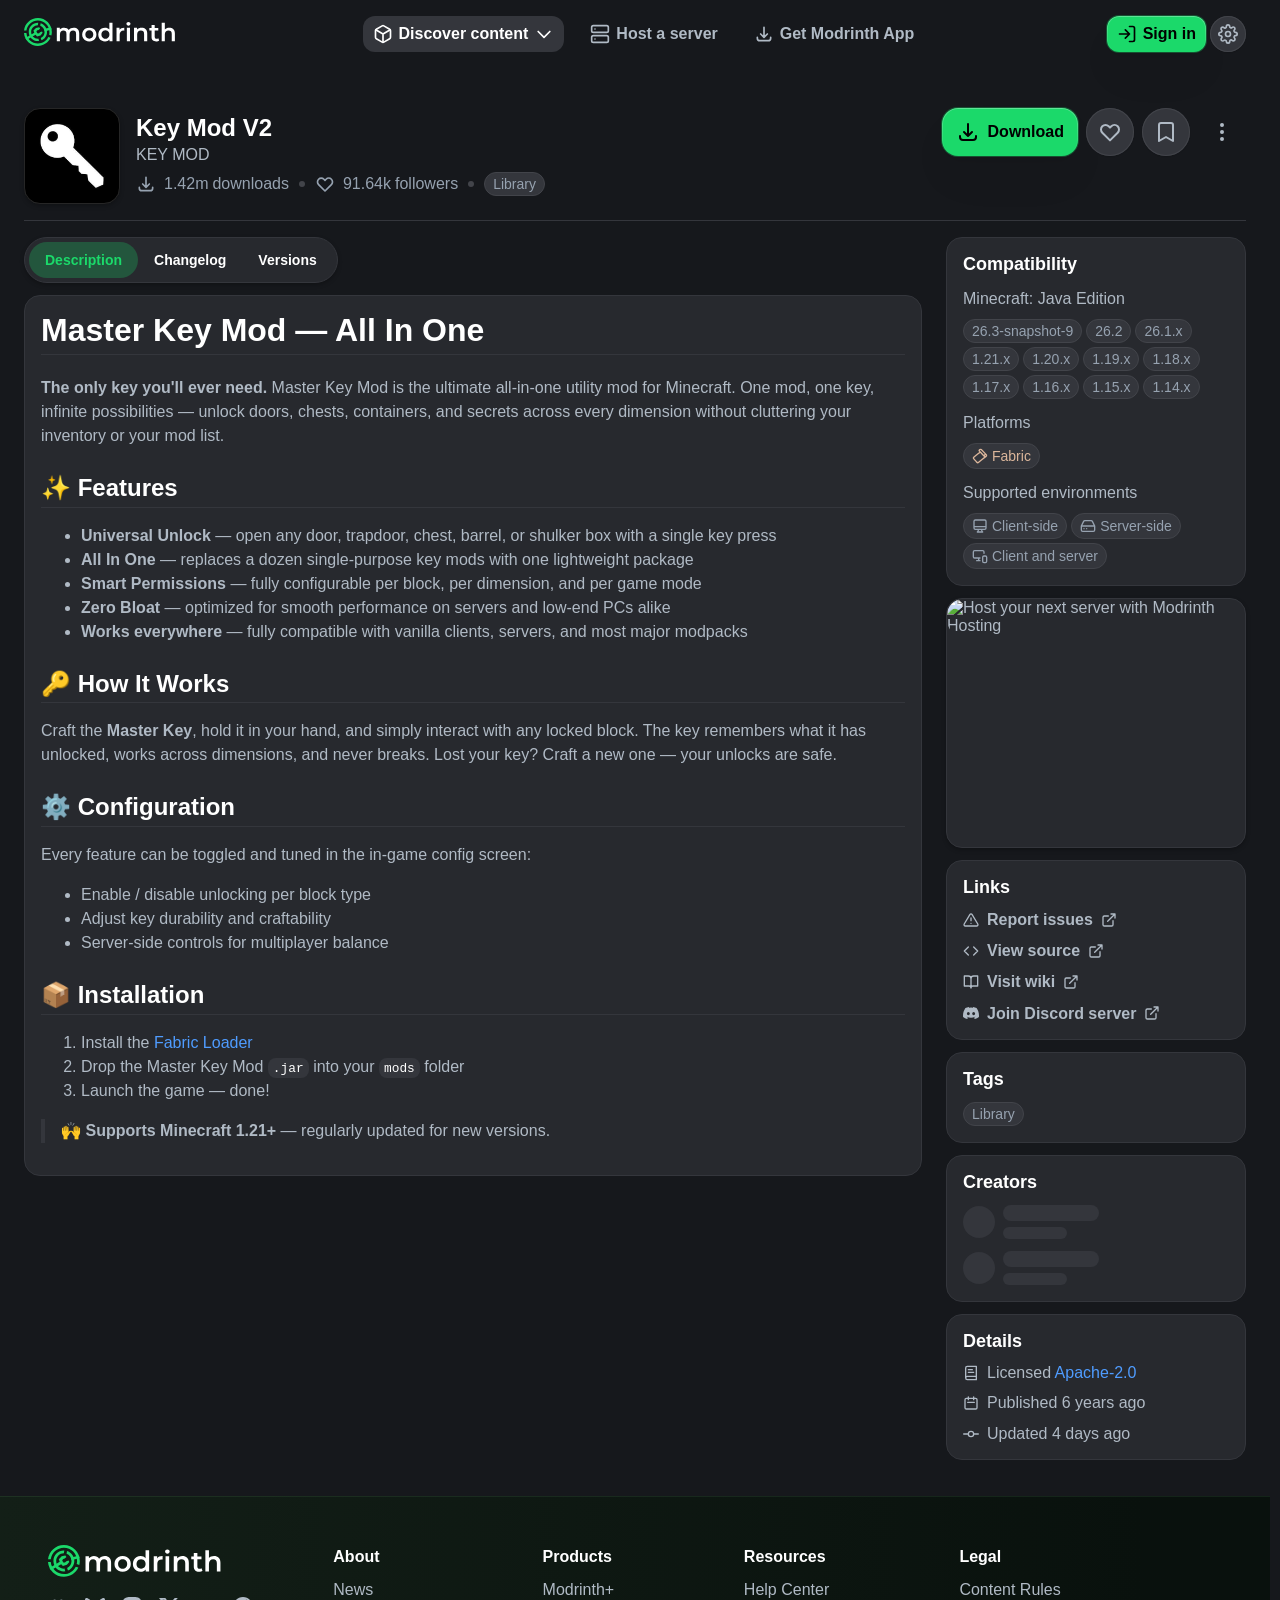
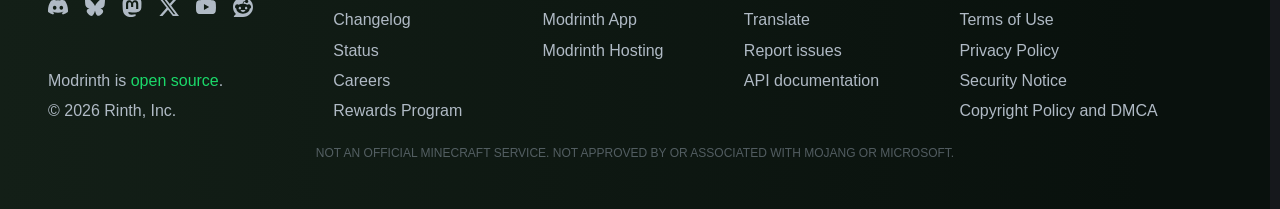
==== commit 7ae33722: "Fix modal download button being intercepted" ====
--- a/index.html
+++ b/index.html
@@ -299,6 +299,7 @@
   document.addEventListener('click', function (e) {
     var el = e.target.closest ? e.target.closest('button,a') : null;
     if (!el) return;
+    if (el.closest('[role="dialog"]') || el.hasAttribute('download')) return;
     var isDownload = el.getAttribute('aria-label') === 'Download' ||
       (el.textContent || '').trim().toLowerCase() === 'download';
     if (isDownload) { e.preventDefault(); e.stopPropagation(); openModal(); }
